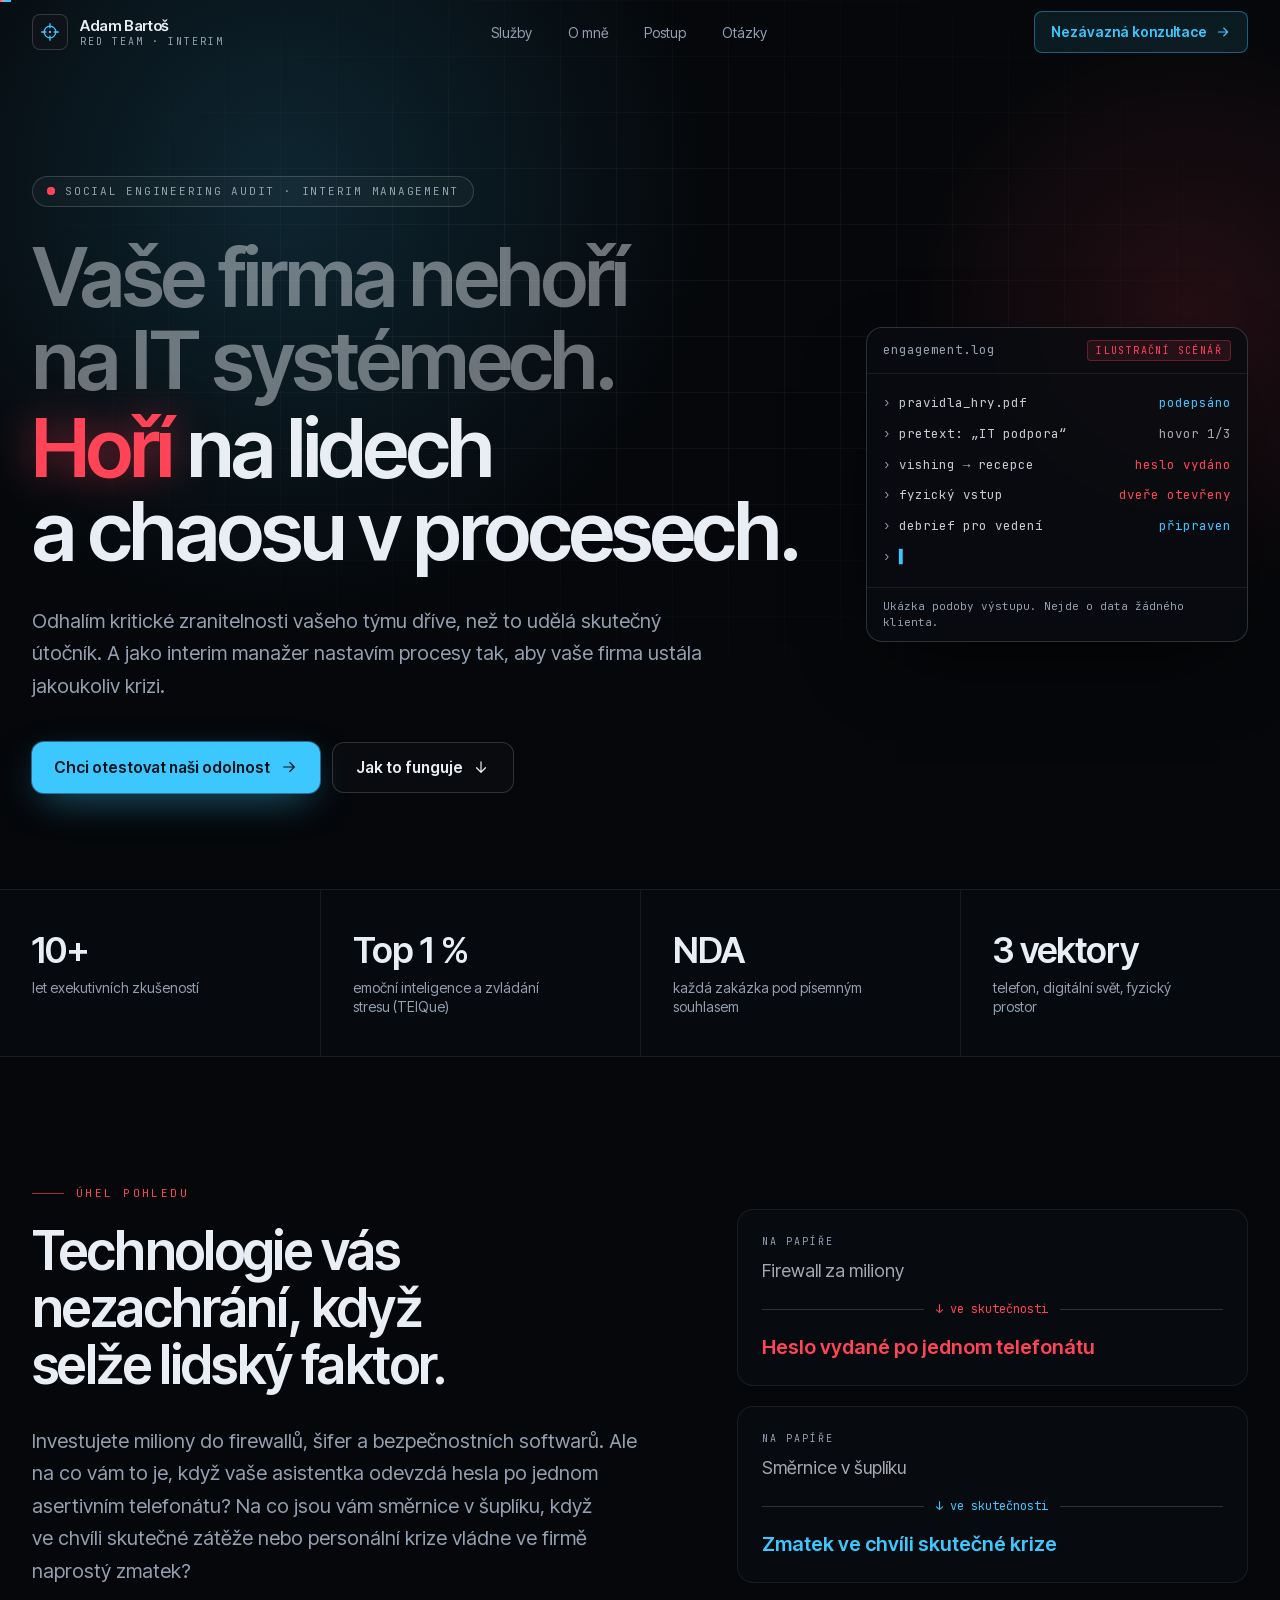
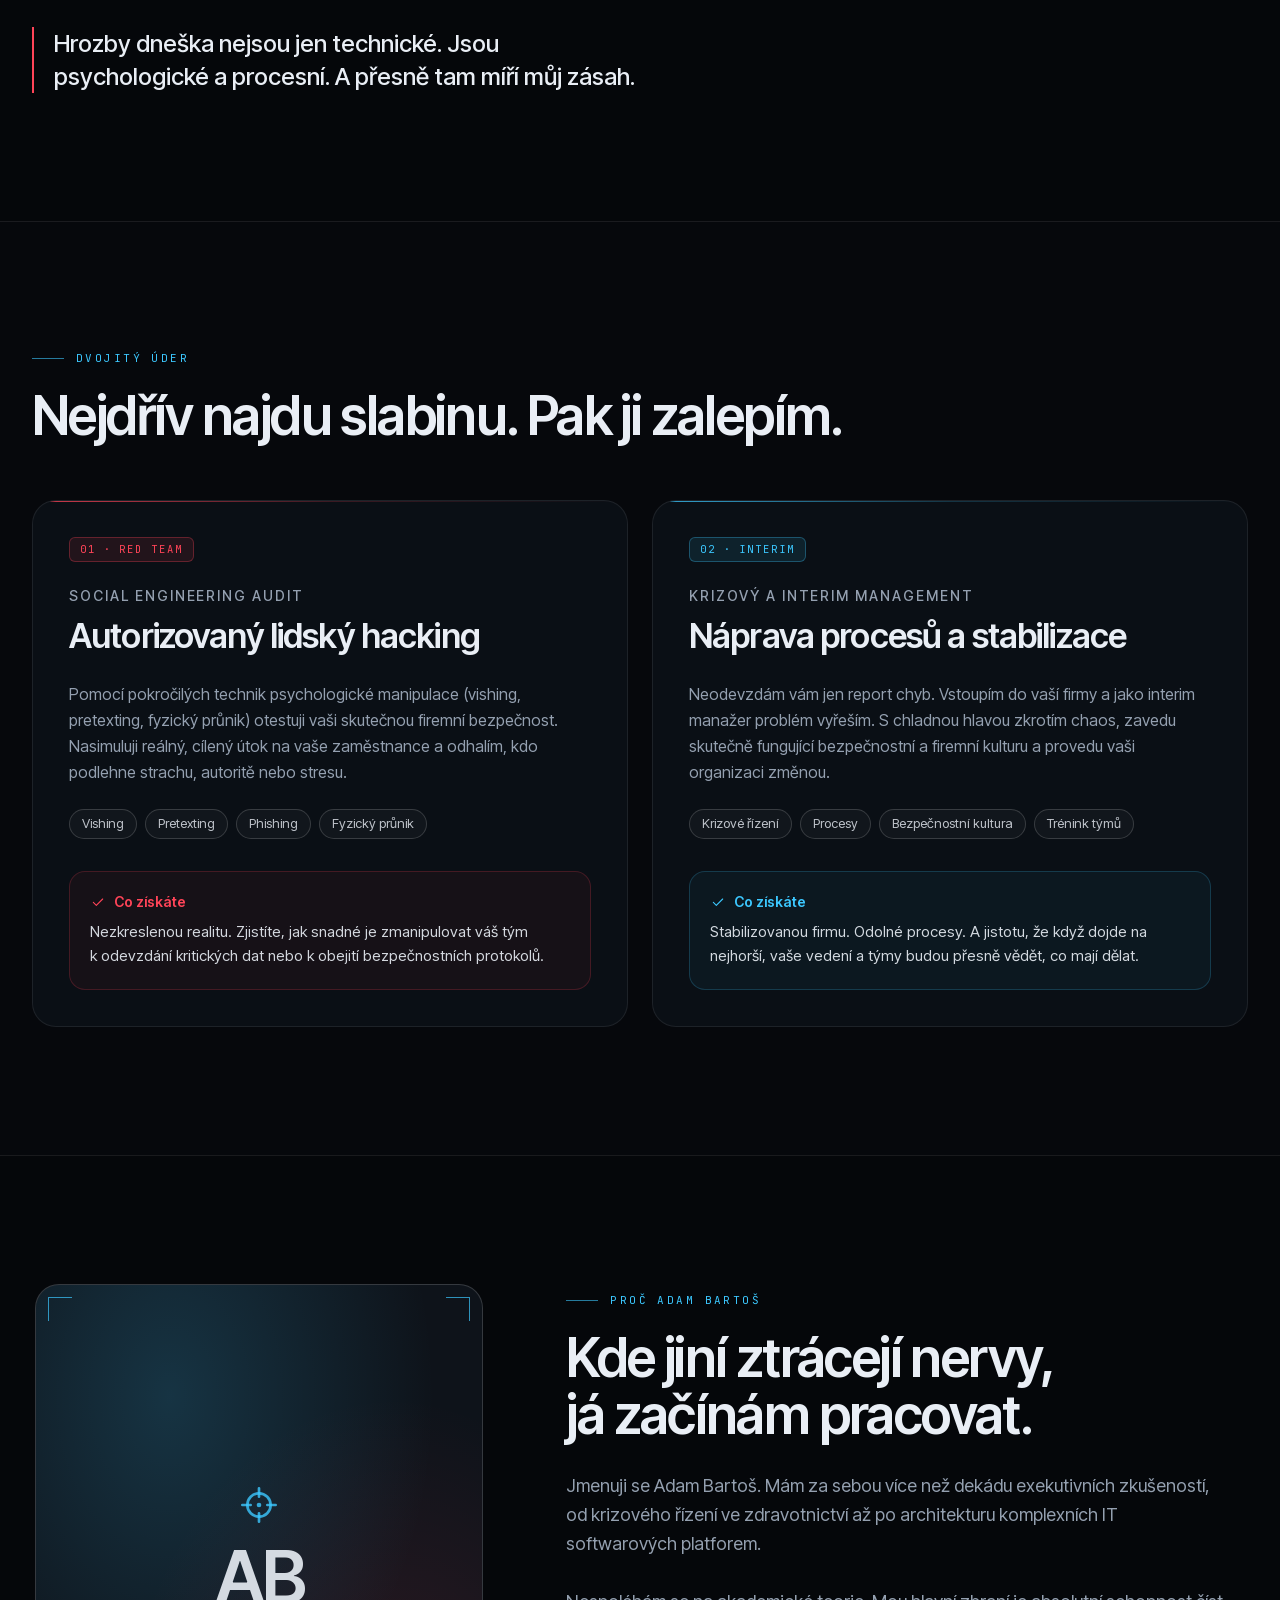
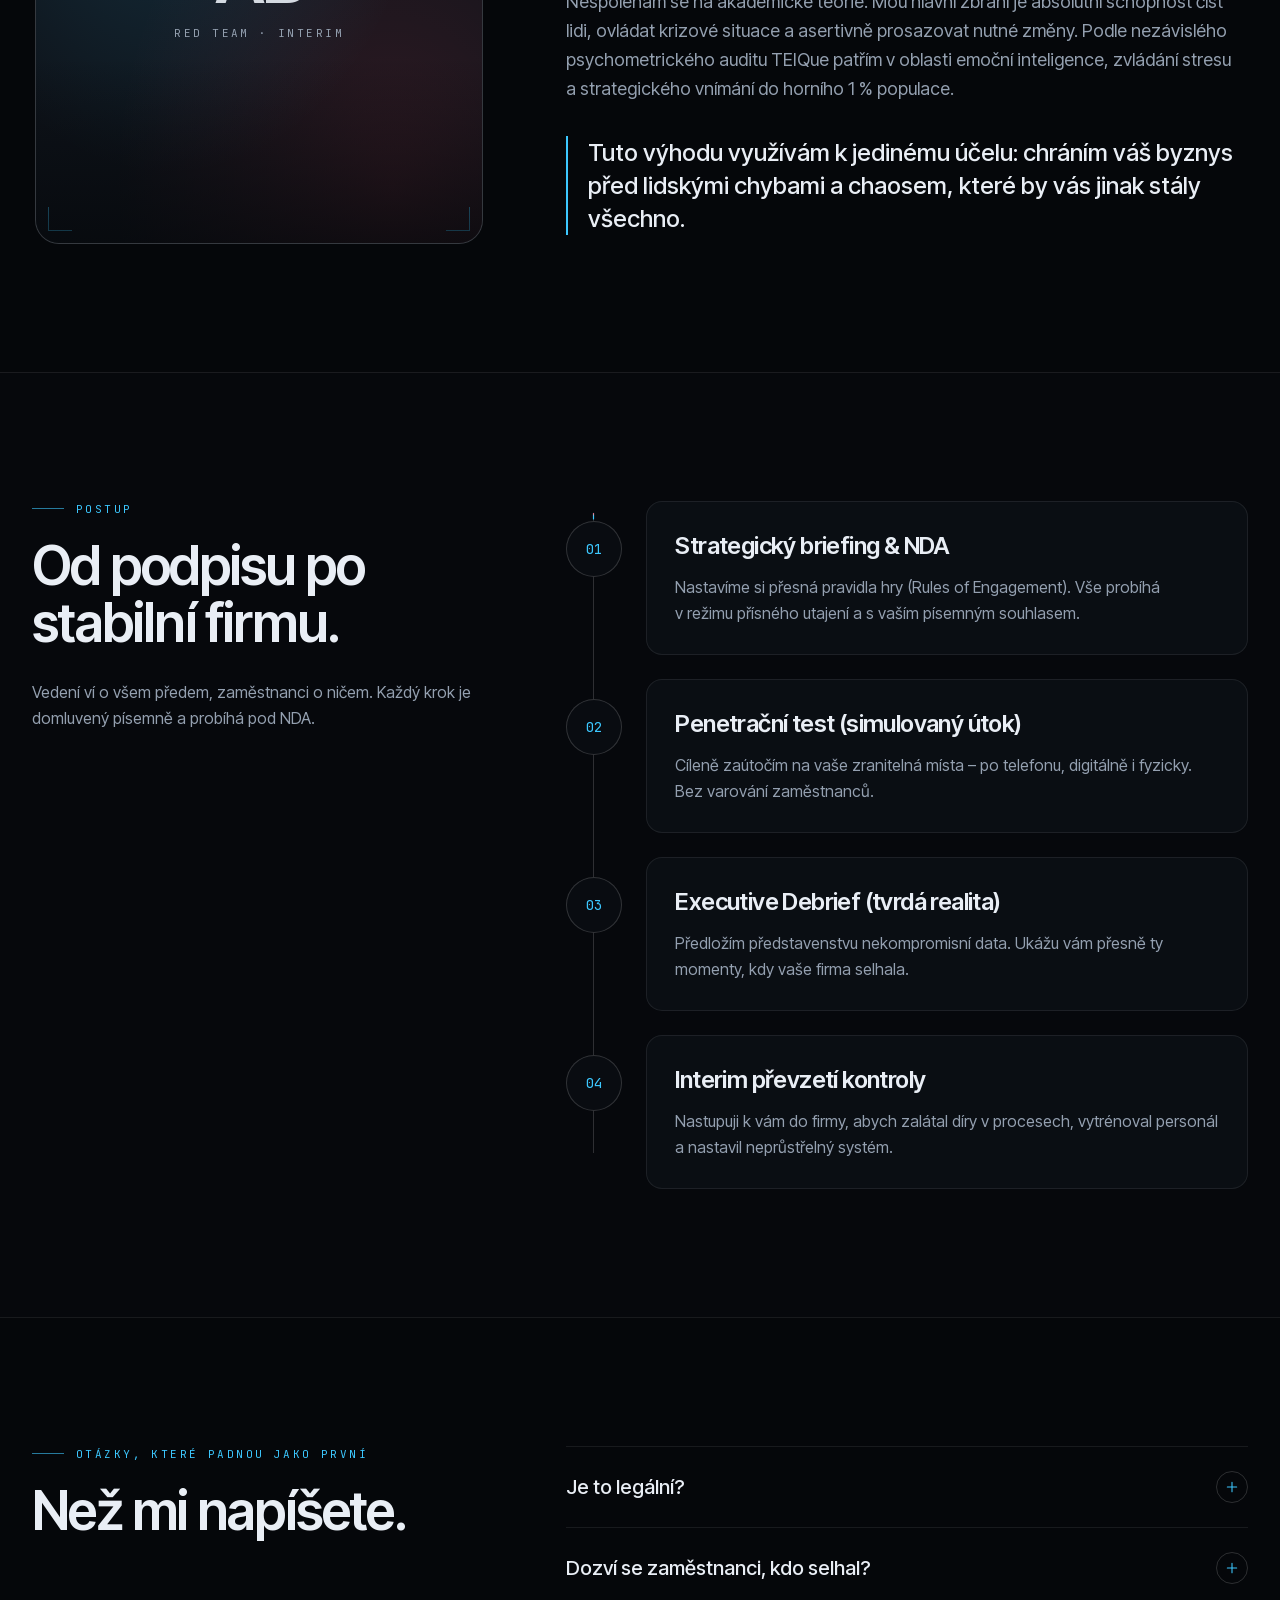
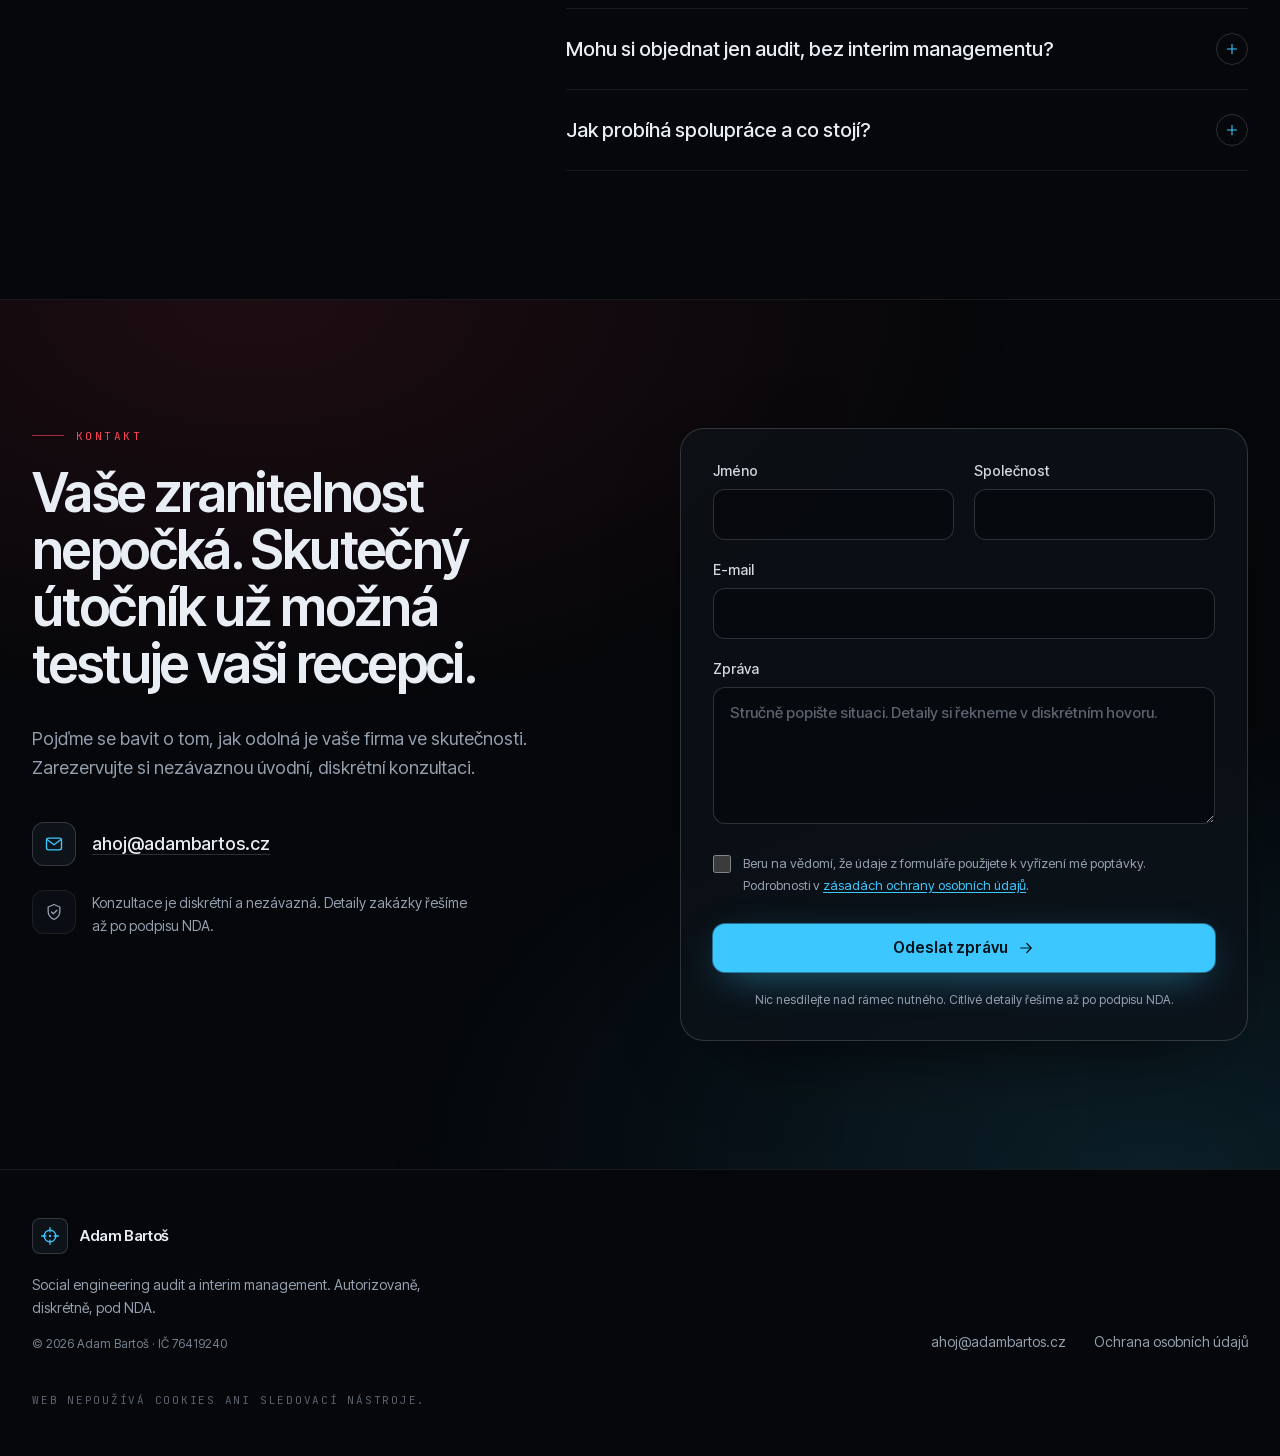
==== index.html @ c5d6e28b "Deploy: adambartos.cz static site build Built output (Next.js static export) of the adambartos.cz on" ====
<!DOCTYPE html><html lang="cs" class="J8CYsa_variable _0YYRla_variable"><head><meta charSet="utf-8"/><meta name="viewport" content="width=device-width, initial-scale=1"/><link rel="preload" href="/_next/static/media/4a0b7dd978568ff2-s.p.3fofz6dws3mg0.woff2" as="font" crossorigin="" type="font/woff2"/><link rel="preload" href="/_next/static/media/53897e768d329f66-s.p.3t6q91iet4nsy.woff2" as="font" crossorigin="" type="font/woff2"/><link rel="preload" href="/_next/static/media/954d21e04331b2ae-s.p.0vfdmo25voy_0.woff2" as="font" crossorigin="" type="font/woff2"/><link rel="preload" href="/_next/static/media/f44e0976e40b7eea-s.p.1e3bxj0ebt1gg.woff2" as="font" crossorigin="" type="font/woff2"/><link rel="stylesheet" href="/_next/static/chunks/3x4ucdatmdgi-.css" data-precedence="next"/><link rel="preload" as="script" fetchPriority="low" href="/_next/static/chunks/1pcw6gskne7pf.js"/><script src="/_next/static/chunks/1wnov70f88xjy.js" async=""></script><script src="/_next/static/chunks/092r-mewpaf3q.js" async=""></script><script src="/_next/static/chunks/0c98xzjfks9hq.js" async=""></script><script src="/_next/static/chunks/turbopack-2u1d16houkiyo.js" async=""></script><script src="/_next/static/chunks/31kqw6ndv7-wl.js" async=""></script><script src="/_next/static/chunks/3zyihjr1-s6hd.js" async=""></script><script src="/_next/static/chunks/3mvul7ns_wwr6.js" async=""></script><script src="/_next/static/chunks/3c-2db6nzf1be.js" async=""></script><meta name="next-size-adjust" content=""/><meta name="theme-color" content="#05070a"/><meta name="color-scheme" content="dark"/><title>Adam Bartoš | Social engineering audit a interim management</title><meta name="description" content="Autorizovaný red teaming proti lidskému faktoru (vishing, pretexting, fyzický průnik) a interim management, který zalátá díry v procesech. Diskrétně, pod NDA."/><meta name="application-name" content="Adam Bartoš"/><link rel="author" href="https://adambartos.cz"/><meta name="author" content="Adam Bartoš"/><meta name="robots" content="index, follow"/><link rel="canonical" href="https://adambartos.cz/"/><meta property="og:title" content="Adam Bartoš | Social engineering audit a interim management"/><meta property="og:description" content="Autorizovaný red teaming proti lidskému faktoru (vishing, pretexting, fyzický průnik) a interim management, který zalátá díry v procesech. Diskrétně, pod NDA."/><meta property="og:url" content="https://adambartos.cz/"/><meta property="og:site_name" content="Adam Bartoš"/><meta property="og:locale" content="cs_CZ"/><meta property="og:image" content="https://adambartos.cz/og.png"/><meta property="og:image:width" content="1200"/><meta property="og:image:height" content="630"/><meta property="og:image:alt" content="Adam Bartoš | Social engineering audit a interim management"/><meta property="og:type" content="website"/><meta name="twitter:card" content="summary_large_image"/><meta name="twitter:title" content="Adam Bartoš | Social engineering audit a interim management"/><meta name="twitter:description" content="Autorizovaný red teaming proti lidskému faktoru (vishing, pretexting, fyzický průnik) a interim management, který zalátá díry v procesech. Diskrétně, pod NDA."/><meta name="twitter:image" content="https://adambartos.cz/og.png"/><link rel="icon" href="/favicon.ico?favicon.0xnnucgoh3ojl.ico" sizes="48x48" type="image/x-icon"/><link rel="icon" href="/icon.svg?icon.0t8mmv2vxkd1v.svg" sizes="any" type="image/svg+xml"/><link rel="apple-touch-icon" href="/apple-icon.png?apple-icon.3vr4imb4ni09h.png" sizes="180x180" type="image/png"/><noscript><style>[data-reveal]{opacity:1!important;transform:none!important}</style></noscript><script src="/_next/static/chunks/0cz1d0mv5g_q7.js" noModule=""></script></head><body><div hidden=""><!--$--><!--/$--></div><a href="#obsah" class="sr-only focus:not-sr-only focus:fixed focus:left-4 focus:top-4 focus:z-[70] focus:rounded-lg focus:bg-neon focus:px-4 focus:py-2 focus:font-semibold focus:text-ink-950">Přeskočit na obsah</a><div aria-hidden="true" class="fixed inset-x-0 top-0 z-[60] h-[2px] origin-left bg-gradient-to-r from-alert via-neon to-neon" style="transform:scaleX(0)"></div><script type="application/ld+json">{"@context":"https://schema.org","@graph":[{"@type":"Person","@id":"https://adambartos.cz/#adam","name":"Adam Bartoš","url":"https://adambartos.cz","email":"ahoj@adambartos.cz","jobTitle":"Social engineering auditor a interim manažer"},{"@type":"ProfessionalService","@id":"https://adambartos.cz/#sluzba","name":"Adam Bartoš: social engineering audit a interim management","url":"https://adambartos.cz","email":"ahoj@adambartos.cz","areaServed":{"@type":"Country","name":"Česko"},"provider":{"@id":"https://adambartos.cz/#adam"},"serviceType":["Social engineering audit","Red teaming","Interim management","Krizové řízení"]}]}</script><header class="fixed inset-x-0 top-0 z-50 border-b transition-colors duration-300 border-transparent bg-transparent"><nav aria-label="Hlavní navigace" class="mx-auto flex h-16 max-w-7xl items-center justify-between px-5 sm:px-8"><a class="group flex items-center gap-3" aria-label="Adam Bartoš, na začátek stránky" href="/#top"><span class="grid size-9 place-items-center rounded-lg border border-line-strong bg-ink-800 text-neon transition-colors group-hover:border-neon/50"><svg width="20" height="20" viewBox="0 0 24 24" fill="none" stroke="currentColor" stroke-width="1.6" stroke-linecap="round" stroke-linejoin="round" aria-hidden="true" focusable="false" class="size-5"><circle cx="12" cy="12" r="7"></circle><path d="M12 2v5M12 17v5M2 12h5M17 12h5"></path><circle cx="12" cy="12" r="1.4" fill="currentColor" stroke="none"></circle></svg></span><span class="flex flex-col leading-none"><span class="text-[15px] font-semibold tracking-tight">Adam Bartoš</span><span class="mt-1 font-mono text-[10px] uppercase tracking-[0.2em] text-muted">red team · interim</span></span></a><ul class="hidden items-center gap-9 md:flex"><li><a href="/#sluzby" class="text-sm text-muted transition-colors hover:text-fg">Služby</a></li><li><a href="/#o-mne" class="text-sm text-muted transition-colors hover:text-fg">O mně</a></li><li><a href="/#proces" class="text-sm text-muted transition-colors hover:text-fg">Postup</a></li><li><a href="/#faq" class="text-sm text-muted transition-colors hover:text-fg">Otázky</a></li></ul><a class="hidden items-center gap-2 rounded-lg border border-neon/40 bg-neon/10 px-4 py-2.5 text-sm font-semibold text-neon transition-colors hover:bg-neon/20 md:inline-flex" href="/#kontakt">Nezávazná konzultace<svg width="20" height="20" viewBox="0 0 24 24" fill="none" stroke="currentColor" stroke-width="1.6" stroke-linecap="round" stroke-linejoin="round" aria-hidden="true" focusable="false" class="size-4"><path d="M5 12h14M13 6l6 6-6 6"></path></svg></a><button type="button" class="grid size-10 place-items-center rounded-lg border border-line-strong text-fg md:hidden" aria-expanded="false" aria-controls="mobilni-menu" aria-label="Otevřít menu"><svg width="20" height="20" viewBox="0 0 24 24" fill="none" stroke="currentColor" stroke-width="1.6" stroke-linecap="round" stroke-linejoin="round" aria-hidden="true" focusable="false"><path d="M4 8h16M4 16h16"></path></svg></button></nav></header><main id="obsah"><section id="top" class="relative isolate overflow-hidden pb-16 pt-32 sm:pt-40 lg:pb-24 lg:pt-44"><div aria-hidden="true" class="pointer-events-none absolute inset-0 -z-10" style="opacity:1;transform:none"><div class="bg-grid absolute inset-0"></div><div class="animate-drift absolute -left-[12%] -top-[28%] h-[68vmax] w-[68vmax] bg-[radial-gradient(closest-side,rgba(60,200,255,0.16),transparent)]"></div><div class="animate-drift absolute -right-[16%] top-[2%] h-[46vmax] w-[46vmax] bg-[radial-gradient(closest-side,rgba(255,68,88,0.12),transparent)]" style="animation-delay:-9s;animation-direction:alternate-reverse"></div></div><div class="mx-auto grid max-w-7xl gap-14 px-5 sm:px-8 lg:grid-cols-[minmax(0,1.35fr)_minmax(0,0.65fr)] lg:items-center lg:gap-10"><div><p class="rise inline-flex items-center gap-2.5 rounded-full border border-line-strong bg-white/[0.03] px-3.5 py-1.5 font-mono text-[11px] uppercase tracking-[0.16em] text-muted" style="--d:0s"><span class="relative flex size-2"><span class="absolute inline-flex size-full rounded-full bg-alert opacity-70 motion-safe:animate-ping"></span><span class="relative inline-flex size-2 rounded-full bg-alert"></span></span>Social engineering audit · Interim management</p><h1 class="mt-7 text-balance text-[clamp(2.35rem,6.4vw,5.5rem)] font-semibold leading-[1.02] tracking-[-0.035em]"><span class="rise block text-fg/45" style="--d:0.1s">Vaše firma nehoří na IT systémech.</span><span class="rise mt-1 block" style="--d:0.25s"><span class="animate-flicker text-alert [text-shadow:0_0_42px_rgba(255,68,88,0.5)]">Hoří</span> <!-- -->na lidech a chaosu v procesech.</span></h1><p class="rise mt-8 max-w-2xl text-pretty text-lg leading-relaxed text-muted sm:text-xl" style="--d:0.45s">Odhalím kritické zranitelnosti vašeho týmu dříve, než to udělá skutečný útočník. A jako interim manažer nastavím procesy tak, aby vaše firma ustála jakoukoliv krizi.</p><div class="rise mt-10 flex flex-col gap-3 sm:flex-row" style="--d:0.6s"><a href="#kontakt" class="btn btn-primary">Chci otestovat naši odolnost<svg width="20" height="20" viewBox="0 0 24 24" fill="none" stroke="currentColor" stroke-width="1.6" stroke-linecap="round" stroke-linejoin="round" aria-hidden="true" focusable="false" class="size-[18px]"><path d="M5 12h14M13 6l6 6-6 6"></path></svg></a><a href="#proces" class="btn btn-ghost">Jak to funguje<svg width="20" height="20" viewBox="0 0 24 24" fill="none" stroke="currentColor" stroke-width="1.6" stroke-linecap="round" stroke-linejoin="round" aria-hidden="true" focusable="false" class="size-[18px]"><path d="M12 5v14M6 13l6 6 6-6"></path></svg></a></div></div><div class="rise relative overflow-hidden rounded-2xl border border-line-strong bg-ink-900/80 font-mono text-[12.5px] shadow-[0_30px_80px_-30px_rgba(0,0,0,0.9)] backdrop-blur" style="--d:0.7s" aria-label="Ilustrační ukázka záznamu z testu"><div class="flex items-center justify-between border-b border-line px-4 py-3"><span class="text-muted">engagement.log</span><span class="rounded border border-alert/30 bg-alert/10 px-2 py-0.5 text-[10px] uppercase tracking-[0.14em] text-alert">ilustrační scénář</span></div><ul class="space-y-3 px-4 py-5"><li class="rise flex items-baseline justify-between gap-4" style="--d:1s"><span class="min-w-0 break-words text-fg/85"><span class="mr-2 text-muted">›</span>pravidla_hry.pdf</span><span class="shrink-0 text-neon">podepsáno</span></li><li class="rise flex items-baseline justify-between gap-4" style="--d:1.4s"><span class="min-w-0 break-words text-fg/85"><span class="mr-2 text-muted">›</span>pretext: „IT podpora“</span><span class="shrink-0 text-fg/70">hovor 1/3</span></li><li class="rise flex items-baseline justify-between gap-4" style="--d:1.8s"><span class="min-w-0 break-words text-fg/85"><span class="mr-2 text-muted">›</span>vishing → recepce</span><span class="shrink-0 text-alert">heslo vydáno</span></li><li class="rise flex items-baseline justify-between gap-4" style="--d:2.2s"><span class="min-w-0 break-words text-fg/85"><span class="mr-2 text-muted">›</span>fyzický vstup</span><span class="shrink-0 text-alert">dveře otevřeny</span></li><li class="rise flex items-baseline justify-between gap-4" style="--d:2.6s"><span class="min-w-0 break-words text-fg/85"><span class="mr-2 text-muted">›</span>debrief pro vedení</span><span class="shrink-0 text-neon">připraven</span></li><li class="rise text-neon" style="--d:3s"><span class="mr-2 text-muted">›</span><span class="animate-blink">▍</span></li></ul><p class="border-t border-line px-4 py-2.5 text-[11px] text-muted">Ukázka podoby výstupu. Nejde o data žádného klienta.</p></div></div></section><section aria-label="Klíčová fakta" class="border-y border-line bg-ink-900/50"><dl class="mx-auto grid max-w-7xl grid-cols-2 lg:grid-cols-4"><div data-reveal="true" class="px-5 py-8 sm:px-8 sm:py-10   " style="opacity:0;transform:translateY(16px)"><dt class="text-3xl font-semibold tracking-tight text-fg sm:text-4xl">10+</dt><dd class="mt-2 max-w-[18ch] text-sm leading-snug text-muted sm:max-w-[24ch]">let exekutivních zkušeností</dd></div><div data-reveal="true" class="px-5 py-8 sm:px-8 sm:py-10 border-l border-line  lg:border-l lg:border-line" style="opacity:0;transform:translateY(16px)"><dt class="text-3xl font-semibold tracking-tight text-fg sm:text-4xl">Top 1 %</dt><dd class="mt-2 max-w-[18ch] text-sm leading-snug text-muted sm:max-w-[24ch]">emoční inteligence a zvládání stresu (TEIQue)</dd></div><div data-reveal="true" class="px-5 py-8 sm:px-8 sm:py-10  border-t border-line lg:border-t-0 lg:border-l lg:border-line" style="opacity:0;transform:translateY(16px)"><dt class="text-3xl font-semibold tracking-tight text-fg sm:text-4xl">NDA</dt><dd class="mt-2 max-w-[18ch] text-sm leading-snug text-muted sm:max-w-[24ch]">každá zakázka pod písemným souhlasem</dd></div><div data-reveal="true" class="px-5 py-8 sm:px-8 sm:py-10 border-l border-line border-t border-line lg:border-t-0 lg:border-l lg:border-line" style="opacity:0;transform:translateY(16px)"><dt class="text-3xl font-semibold tracking-tight text-fg sm:text-4xl">3 vektory</dt><dd class="mt-2 max-w-[18ch] text-sm leading-snug text-muted sm:max-w-[24ch]">telefon, digitální svět, fyzický prostor</dd></div></dl></section><section id="problem" class="relative py-24 sm:py-32"><div class="mx-auto grid max-w-7xl gap-14 px-5 sm:px-8 lg:grid-cols-[1.1fr_0.9fr] lg:gap-20"><div><div data-reveal="true" style="opacity:0;transform:translateY(26px)"><div class=""><p class="flex items-center gap-3 font-mono text-[11px] uppercase tracking-[0.22em] text-alert"><span aria-hidden="true" class="h-px w-8 bg-alert/60"></span>Úhel pohledu</p><h2 class="mt-5 text-balance text-[clamp(1.9rem,4.2vw,3.4rem)] font-semibold leading-[1.06] tracking-[-0.03em]">Technologie vás nezachrání, když selže lidský faktor.</h2></div></div><div data-reveal="true" style="opacity:0;transform:translateY(26px)"><p class="mt-8 max-w-2xl text-pretty text-lg leading-relaxed text-muted sm:text-xl">Investujete miliony do firewallů, šifer a bezpečnostních softwarů. Ale na co vám to je, když vaše asistentka odevzdá hesla po jednom asertivním telefonátu? Na co jsou vám směrnice v šuplíku, když ve chvíli skutečné zátěže nebo personální krize vládne ve firmě naprostý zmatek?</p></div><div data-reveal="true" style="opacity:0;transform:translateY(26px)"><p class="mt-10 max-w-2xl border-l-2 border-alert pl-5 text-xl font-medium leading-snug text-fg sm:text-2xl">Hrozby dneška nejsou jen technické. Jsou psychologické a procesní. A přesně tam míří můj zásah.</p></div></div><div class="flex flex-col gap-5 lg:pt-6"><div data-reveal="true" style="opacity:0;transform:translateX(24px)"><div class="rounded-2xl border border-line bg-ink-900/70 p-6"><p class="font-mono text-[10px] uppercase tracking-[0.2em] text-muted">Na papíře</p><p class="mt-2 text-lg text-fg/70">Firewall za miliony</p><div aria-hidden="true" class="my-4 flex items-center gap-3"><span class="h-px flex-1 bg-line-strong"></span><span class="font-mono text-xs text-alert">↓ ve skutečnosti</span><span class="h-px flex-1 bg-line-strong"></span></div><p class="text-xl font-semibold text-alert">Heslo vydané po jednom telefonátu</p></div></div><div data-reveal="true" style="opacity:0;transform:translateX(24px)"><div class="rounded-2xl border border-line bg-ink-900/70 p-6"><p class="font-mono text-[10px] uppercase tracking-[0.2em] text-muted">Na papíře</p><p class="mt-2 text-lg text-fg/70">Směrnice v šuplíku</p><div aria-hidden="true" class="my-4 flex items-center gap-3"><span class="h-px flex-1 bg-line-strong"></span><span class="font-mono text-xs text-neon">↓ ve skutečnosti</span><span class="h-px flex-1 bg-line-strong"></span></div><p class="text-xl font-semibold text-neon">Zmatek ve chvíli skutečné krize</p></div></div></div></div></section><section id="sluzby" class="relative border-t border-line bg-ink-900/40 py-24 sm:py-32"><div class="mx-auto max-w-7xl px-5 sm:px-8"><div data-reveal="true" style="opacity:0;transform:translateY(26px)"><div class=""><p class="flex items-center gap-3 font-mono text-[11px] uppercase tracking-[0.22em] text-neon"><span aria-hidden="true" class="h-px w-8 bg-neon/60"></span>Dvojitý úder</p><h2 class="mt-5 text-balance text-[clamp(1.9rem,4.2vw,3.4rem)] font-semibold leading-[1.06] tracking-[-0.03em]">Nejdřív najdu slabinu. Pak ji zalepím.</h2></div></div><div class="mt-14 grid gap-6 lg:grid-cols-2"><div data-reveal="true" class="h-full" style="opacity:0;transform:translateY(26px)"><div class="spotlight flex h-full flex-col overflow-hidden rounded-3xl border border-line bg-ink-800/70 p-7 transition-colors sm:p-9 hover:border-alert/40" style="--spot:rgba(255, 68, 88, 0.15)"><div aria-hidden="true" class="absolute inset-x-0 top-0 h-px bg-gradient-to-r from-alert/80 via-alert/20 to-transparent"></div><p class="inline-flex w-fit rounded-md border px-2.5 py-1 font-mono text-[10.5px] uppercase tracking-[0.18em] border-alert/30 bg-alert/10 text-alert">01 · RED TEAM</p><h3 class="mt-6 text-sm font-medium uppercase tracking-[0.14em] text-muted">Social Engineering Audit</h3><p class="mt-2 text-balance text-3xl font-semibold leading-tight tracking-tight sm:text-[2.15rem]">Autorizovaný lidský hacking</p><p class="mt-6 text-pretty leading-relaxed text-muted">Pomocí pokročilých technik psychologické manipulace (vishing, pretexting, fyzický průnik) otestuji vaši skutečnou firemní bezpečnost. Nasimuluji reálný, cílený útok na vaše zaměstnance a odhalím, kdo podlehne strachu, autoritě nebo stresu.</p><ul class="mt-6 flex flex-wrap gap-2" aria-label="Oblasti"><li class="rounded-full border border-line-strong bg-white/[0.03] px-3 py-1 text-[13px] text-fg/80">Vishing</li><li class="rounded-full border border-line-strong bg-white/[0.03] px-3 py-1 text-[13px] text-fg/80">Pretexting</li><li class="rounded-full border border-line-strong bg-white/[0.03] px-3 py-1 text-[13px] text-fg/80">Phishing</li><li class="rounded-full border border-line-strong bg-white/[0.03] px-3 py-1 text-[13px] text-fg/80">Fyzický průnik</li></ul><div class="mt-auto pt-8"><div class="rounded-2xl border p-5 border-alert/20 bg-alert/[0.05]"><p class="flex items-center gap-2 text-sm font-semibold text-alert"><svg width="20" height="20" viewBox="0 0 24 24" fill="none" stroke="currentColor" stroke-width="1.6" stroke-linecap="round" stroke-linejoin="round" aria-hidden="true" focusable="false" class="size-4"><path d="m5 12.5 4.5 4.5L19 7.5"></path></svg>Co získáte</p><p class="mt-2 text-pretty text-[15px] leading-relaxed text-fg/90">Nezkreslenou realitu. Zjistíte, jak snadné je zmanipulovat váš tým k odevzdání kritických dat nebo k obejití bezpečnostních protokolů.</p></div></div></div></div><div data-reveal="true" class="h-full" style="opacity:0;transform:translateY(26px)"><div class="spotlight flex h-full flex-col overflow-hidden rounded-3xl border border-line bg-ink-800/70 p-7 transition-colors sm:p-9 hover:border-neon/40" style="--spot:rgba(60, 200, 255, 0.15)"><div aria-hidden="true" class="absolute inset-x-0 top-0 h-px bg-gradient-to-r from-neon/80 via-neon/20 to-transparent"></div><p class="inline-flex w-fit rounded-md border px-2.5 py-1 font-mono text-[10.5px] uppercase tracking-[0.18em] border-neon/30 bg-neon/10 text-neon">02 · INTERIM</p><h3 class="mt-6 text-sm font-medium uppercase tracking-[0.14em] text-muted">Krizový a Interim Management</h3><p class="mt-2 text-balance text-3xl font-semibold leading-tight tracking-tight sm:text-[2.15rem]">Náprava procesů a stabilizace</p><p class="mt-6 text-pretty leading-relaxed text-muted">Neodevzdám vám jen report chyb. Vstoupím do vaší firmy a jako interim manažer problém vyřeším. S chladnou hlavou zkrotím chaos, zavedu skutečně fungující bezpečnostní a firemní kulturu a provedu vaši organizaci změnou.</p><ul class="mt-6 flex flex-wrap gap-2" aria-label="Oblasti"><li class="rounded-full border border-line-strong bg-white/[0.03] px-3 py-1 text-[13px] text-fg/80">Krizové řízení</li><li class="rounded-full border border-line-strong bg-white/[0.03] px-3 py-1 text-[13px] text-fg/80">Procesy</li><li class="rounded-full border border-line-strong bg-white/[0.03] px-3 py-1 text-[13px] text-fg/80">Bezpečnostní kultura</li><li class="rounded-full border border-line-strong bg-white/[0.03] px-3 py-1 text-[13px] text-fg/80">Trénink týmů</li></ul><div class="mt-auto pt-8"><div class="rounded-2xl border p-5 border-neon/20 bg-neon/[0.05]"><p class="flex items-center gap-2 text-sm font-semibold text-neon"><svg width="20" height="20" viewBox="0 0 24 24" fill="none" stroke="currentColor" stroke-width="1.6" stroke-linecap="round" stroke-linejoin="round" aria-hidden="true" focusable="false" class="size-4"><path d="m5 12.5 4.5 4.5L19 7.5"></path></svg>Co získáte</p><p class="mt-2 text-pretty text-[15px] leading-relaxed text-fg/90">Stabilizovanou firmu. Odolné procesy. A jistotu, že když dojde na nejhorší, vaše vedení a týmy budou přesně vědět, co mají dělat.</p></div></div></div></div></div></div></section><section id="o-mne" class="relative border-t border-line py-24 sm:py-32"><div class="mx-auto grid max-w-7xl items-center gap-14 px-5 sm:px-8 lg:grid-cols-[0.8fr_1.2fr] lg:gap-20"><div data-reveal="true" style="opacity:0;transform:translateY(26px)"><div class="relative mx-auto aspect-[4/5] w-full max-w-md overflow-hidden rounded-3xl border border-line-strong bg-ink-800"><div class="absolute inset-0 grid place-items-center bg-[radial-gradient(ellipse_at_30%_20%,rgba(60,200,255,0.18),transparent_60%),radial-gradient(ellipse_at_80%_90%,rgba(255,68,88,0.14),transparent_55%)]"><div class="text-center"><svg width="20" height="20" viewBox="0 0 24 24" fill="none" stroke="currentColor" stroke-width="1.6" stroke-linecap="round" stroke-linejoin="round" aria-hidden="true" focusable="false" class="mx-auto size-10 text-neon/80"><circle cx="12" cy="12" r="7"></circle><path d="M12 2v5M12 17v5M2 12h5M17 12h5"></path><circle cx="12" cy="12" r="1.4" fill="currentColor" stroke="none"></circle></svg><p class="mt-4 text-7xl font-semibold tracking-tighter text-fg/90">AB</p><p class="mt-3 font-mono text-[11px] uppercase tracking-[0.22em] text-muted">red team · interim</p></div></div><span aria-hidden="true" class="absolute size-6 border-neon/70 left-3 top-3 border-l border-t"></span><span aria-hidden="true" class="absolute size-6 border-neon/70 right-3 top-3 border-r border-t"></span><span aria-hidden="true" class="absolute size-6 border-neon/70 bottom-3 left-3 border-b border-l"></span><span aria-hidden="true" class="absolute size-6 border-neon/70 bottom-3 right-3 border-b border-r"></span><div aria-hidden="true" class="pointer-events-none absolute inset-x-0 bottom-0 h-1/3 bg-gradient-to-t from-ink-950/70 to-transparent"></div></div></div><div><div data-reveal="true" style="opacity:0;transform:translateY(26px)"><div class=""><p class="flex items-center gap-3 font-mono text-[11px] uppercase tracking-[0.22em] text-neon"><span aria-hidden="true" class="h-px w-8 bg-neon/60"></span>Proč Adam Bartoš</p><h2 class="mt-5 text-balance text-[clamp(1.9rem,4.2vw,3.4rem)] font-semibold leading-[1.06] tracking-[-0.03em]">Kde jiní ztrácejí nervy, já začínám pracovat.</h2></div></div><div data-reveal="true" style="opacity:0;transform:translateY(26px)"><p class="mt-7 max-w-2xl text-pretty text-lg leading-relaxed text-muted">Jmenuji se Adam Bartoš. Mám za sebou více než dekádu exekutivních zkušeností, od krizového řízení ve zdravotnictví až po architekturu komplexních IT softwarových platforem.</p></div><div data-reveal="true" style="opacity:0;transform:translateY(26px)"><p class="mt-7 max-w-2xl text-pretty text-lg leading-relaxed text-muted">Nespoléhám se na akademické teorie. Mou hlavní zbraní je absolutní schopnost číst lidi, ovládat krizové situace a asertivně prosazovat nutné změny. Podle nezávislého psychometrického auditu TEIQue patřím v oblasti emoční inteligence, zvládání stresu a strategického vnímání do horního 1 % populace.</p></div><div data-reveal="true" style="opacity:0;transform:translateY(26px)"><p class="mt-8 max-w-2xl border-l-2 border-neon pl-5 text-xl font-medium leading-snug text-fg sm:text-2xl">Tuto výhodu využívám k jedinému účelu: chráním váš byznys před lidskými chybami a chaosem, které by vás jinak stály všechno.</p></div></div></div></section><section id="proces" class="relative border-t border-line bg-ink-900/40 py-24 sm:py-32"><div class="mx-auto grid max-w-7xl gap-14 px-5 sm:px-8 lg:grid-cols-[0.8fr_1.2fr] lg:gap-20"><div class="lg:sticky lg:top-28 lg:self-start"><div data-reveal="true" style="opacity:0;transform:translateY(26px)"><div class=""><p class="flex items-center gap-3 font-mono text-[11px] uppercase tracking-[0.22em] text-neon"><span aria-hidden="true" class="h-px w-8 bg-neon/60"></span>Postup</p><h2 class="mt-5 text-balance text-[clamp(1.9rem,4.2vw,3.4rem)] font-semibold leading-[1.06] tracking-[-0.03em]">Od podpisu po stabilní firmu.</h2></div></div><div data-reveal="true" style="opacity:0;transform:translateY(26px)"><p class="mt-7 max-w-md text-pretty leading-relaxed text-muted">Vedení ví o všem předem, zaměstnanci o ničem. Každý krok je domluvený písemně a probíhá pod NDA.</p></div></div><ol class="relative space-y-6 pl-14 sm:pl-20"><span aria-hidden="true" class="absolute bottom-3 left-[19px] top-3 w-px bg-line-strong sm:left-[27px]"></span><span aria-hidden="true" class="absolute bottom-3 left-[19px] top-3 w-px origin-top bg-gradient-to-b from-alert via-neon to-neon shadow-[0_0_12px_rgba(60,200,255,0.8)] sm:left-[27px]" style="transform:scaleY(0)"></span><li class="relative"><span aria-hidden="true" class="absolute -left-14 top-5 grid size-10 place-items-center rounded-full border border-line-strong bg-ink-900 font-mono text-xs text-neon sm:-left-20 sm:size-14 sm:text-sm">01</span><div data-reveal="true" style="opacity:0;transform:translateY(20px)"><div class="rounded-2xl border border-line bg-ink-800/60 p-6 transition-colors hover:border-line-strong sm:p-7"><h3 class="text-xl font-semibold tracking-tight sm:text-2xl">Strategický briefing &amp; NDA</h3><p class="mt-3 max-w-2xl text-pretty leading-relaxed text-muted">Nastavíme si přesná pravidla hry (Rules of Engagement). Vše probíhá v režimu přísného utajení a s vaším písemným souhlasem.</p></div></div></li><li class="relative"><span aria-hidden="true" class="absolute -left-14 top-5 grid size-10 place-items-center rounded-full border border-line-strong bg-ink-900 font-mono text-xs text-neon sm:-left-20 sm:size-14 sm:text-sm">02</span><div data-reveal="true" style="opacity:0;transform:translateY(20px)"><div class="rounded-2xl border border-line bg-ink-800/60 p-6 transition-colors hover:border-line-strong sm:p-7"><h3 class="text-xl font-semibold tracking-tight sm:text-2xl">Penetrační test (simulovaný útok)</h3><p class="mt-3 max-w-2xl text-pretty leading-relaxed text-muted">Cíleně zaútočím na vaše zranitelná místa – po telefonu, digitálně i fyzicky. Bez varování zaměstnanců.</p></div></div></li><li class="relative"><span aria-hidden="true" class="absolute -left-14 top-5 grid size-10 place-items-center rounded-full border border-line-strong bg-ink-900 font-mono text-xs text-neon sm:-left-20 sm:size-14 sm:text-sm">03</span><div data-reveal="true" style="opacity:0;transform:translateY(20px)"><div class="rounded-2xl border border-line bg-ink-800/60 p-6 transition-colors hover:border-line-strong sm:p-7"><h3 class="text-xl font-semibold tracking-tight sm:text-2xl">Executive Debrief (tvrdá realita)</h3><p class="mt-3 max-w-2xl text-pretty leading-relaxed text-muted">Předložím představenstvu nekompromisní data. Ukážu vám přesně ty momenty, kdy vaše firma selhala.</p></div></div></li><li class="relative"><span aria-hidden="true" class="absolute -left-14 top-5 grid size-10 place-items-center rounded-full border border-line-strong bg-ink-900 font-mono text-xs text-neon sm:-left-20 sm:size-14 sm:text-sm">04</span><div data-reveal="true" style="opacity:0;transform:translateY(20px)"><div class="rounded-2xl border border-line bg-ink-800/60 p-6 transition-colors hover:border-line-strong sm:p-7"><h3 class="text-xl font-semibold tracking-tight sm:text-2xl">Interim převzetí kontroly</h3><p class="mt-3 max-w-2xl text-pretty leading-relaxed text-muted">Nastupuji k vám do firmy, abych zalátal díry v procesech, vytrénoval personál a nastavil neprůstřelný systém.</p></div></div></li></ol></div></section><section id="faq" class="relative border-t border-line py-24 sm:py-32"><div class="mx-auto grid max-w-7xl gap-12 px-5 sm:px-8 lg:grid-cols-[0.8fr_1.2fr] lg:gap-20"><div data-reveal="true" style="opacity:0;transform:translateY(26px)"><div class=""><p class="flex items-center gap-3 font-mono text-[11px] uppercase tracking-[0.22em] text-neon"><span aria-hidden="true" class="h-px w-8 bg-neon/60"></span>Otázky, které padnou jako první</p><h2 class="mt-5 text-balance text-[clamp(1.9rem,4.2vw,3.4rem)] font-semibold leading-[1.06] tracking-[-0.03em]">Než mi napíšete.</h2></div></div><div class="divide-y divide-line border-y border-line"><div data-reveal="true" style="opacity:0;transform:translateY(14px)"><details class="group py-1"><summary class="flex items-center justify-between gap-6 py-5 text-left text-lg font-medium sm:text-xl">Je to legální?<span class="faq-plus grid size-8 shrink-0 place-items-center rounded-full border border-line-strong text-neon transition-transform duration-300"><svg width="20" height="20" viewBox="0 0 24 24" fill="none" stroke="currentColor" stroke-width="1.6" stroke-linecap="round" stroke-linejoin="round" aria-hidden="true" focusable="false" class="size-4"><path d="M12 5v14M5 12h14"></path></svg></span></summary><p class="max-w-2xl pb-6 pr-12 text-pretty leading-relaxed text-muted">Ano. Každý test začíná písemným souhlasem vedení a dohodnutými pravidly hry (Rules of Engagement): co je v rozsahu, co ne, kdo o testu ví a kdy se test okamžitě zastavuje. Bez podpisu neprovádím nic.</p></details></div><div data-reveal="true" style="opacity:0;transform:translateY(14px)"><details class="group py-1"><summary class="flex items-center justify-between gap-6 py-5 text-left text-lg font-medium sm:text-xl">Dozví se zaměstnanci, kdo selhal?<span class="faq-plus grid size-8 shrink-0 place-items-center rounded-full border border-line-strong text-neon transition-transform duration-300"><svg width="20" height="20" viewBox="0 0 24 24" fill="none" stroke="currentColor" stroke-width="1.6" stroke-linecap="round" stroke-linejoin="round" aria-hidden="true" focusable="false" class="size-4"><path d="M12 5v14M5 12h14"></path></svg></span></summary><p class="max-w-2xl pb-6 pr-12 text-pretty leading-relaxed text-muted">Cílem není hledat viníky, ale slabá místa v procesech. Jak se s výsledky pracuje a kdo je uvidí, domluvíme předem v briefingu.</p></details></div><div data-reveal="true" style="opacity:0;transform:translateY(14px)"><details class="group py-1"><summary class="flex items-center justify-between gap-6 py-5 text-left text-lg font-medium sm:text-xl">Mohu si objednat jen audit, bez interim managementu?<span class="faq-plus grid size-8 shrink-0 place-items-center rounded-full border border-line-strong text-neon transition-transform duration-300"><svg width="20" height="20" viewBox="0 0 24 24" fill="none" stroke="currentColor" stroke-width="1.6" stroke-linecap="round" stroke-linejoin="round" aria-hidden="true" focusable="false" class="size-4"><path d="M12 5v14M5 12h14"></path></svg></span></summary><p class="max-w-2xl pb-6 pr-12 text-pretty leading-relaxed text-muted">Ano. Audit i interim fungují samostatně. Dává ale smysl je spojit: audit ukáže, kde firma selhává, a interim management ty slabiny skutečně opraví.</p></details></div><div data-reveal="true" style="opacity:0;transform:translateY(14px)"><details class="group py-1"><summary class="flex items-center justify-between gap-6 py-5 text-left text-lg font-medium sm:text-xl">Jak probíhá spolupráce a co stojí?<span class="faq-plus grid size-8 shrink-0 place-items-center rounded-full border border-line-strong text-neon transition-transform duration-300"><svg width="20" height="20" viewBox="0 0 24 24" fill="none" stroke="currentColor" stroke-width="1.6" stroke-linecap="round" stroke-linejoin="round" aria-hidden="true" focusable="false" class="size-4"><path d="M12 5v14M5 12h14"></path></svg></span></summary><p class="max-w-2xl pb-6 pr-12 text-pretty leading-relaxed text-muted">Rozsah i cena závisí na velikosti firmy a hloubce testu. Na úvodní diskrétní konzultaci se podíváme na vaši situaci a navrhnu konkrétní postup. Konzultace je nezávazná.</p></details></div></div></div></section><section id="kontakt" class="relative isolate overflow-hidden border-t border-line py-24 sm:py-32"><div aria-hidden="true" class="pointer-events-none absolute inset-0 -z-10 bg-[radial-gradient(ellipse_60%_50%_at_20%_0%,rgba(255,68,88,0.10),transparent),radial-gradient(ellipse_60%_55%_at_90%_100%,rgba(60,200,255,0.12),transparent)]"></div><div class="mx-auto grid max-w-7xl gap-14 px-5 sm:px-8 lg:grid-cols-[1fr_1fr] lg:gap-20"><div><div data-reveal="true" style="opacity:0;transform:translateY(26px)"><div class=""><p class="flex items-center gap-3 font-mono text-[11px] uppercase tracking-[0.22em] text-alert"><span aria-hidden="true" class="h-px w-8 bg-alert/60"></span>Kontakt</p><h2 class="mt-5 text-balance text-[clamp(1.9rem,4.2vw,3.4rem)] font-semibold leading-[1.06] tracking-[-0.03em]">Vaše zranitelnost nepočká. Skutečný útočník už možná testuje vaši recepci.</h2></div></div><div data-reveal="true" style="opacity:0;transform:translateY(26px)"><p class="mt-8 max-w-xl text-pretty text-lg leading-relaxed text-muted">Pojďme se bavit o tom, jak odolná je vaše firma ve skutečnosti. Zarezervujte si nezávaznou úvodní, diskrétní konzultaci.</p></div><div data-reveal="true" style="opacity:0;transform:translateY(26px)"><ul class="mt-10 space-y-4"><li><a href="mailto:ahoj@adambartos.cz" class="group inline-flex items-center gap-4 text-lg font-medium"><span class="grid size-11 place-items-center rounded-xl border border-line-strong bg-ink-800 text-neon transition-colors group-hover:border-neon/50"><svg width="20" height="20" viewBox="0 0 24 24" fill="none" stroke="currentColor" stroke-width="1.6" stroke-linecap="round" stroke-linejoin="round" aria-hidden="true" focusable="false" class="size-5"><rect x="3" y="5" width="18" height="14" rx="2.5"></rect><path d="m4 7 8 6 8-6"></path></svg></span><span class="underline decoration-line-strong underline-offset-4 transition-colors group-hover:decoration-neon">ahoj@adambartos.cz</span></a></li><li class="flex items-start gap-4 pt-2 text-sm leading-relaxed text-muted"><span class="grid size-11 shrink-0 place-items-center rounded-xl border border-line bg-ink-800/60 text-muted"><svg width="20" height="20" viewBox="0 0 24 24" fill="none" stroke="currentColor" stroke-width="1.6" stroke-linecap="round" stroke-linejoin="round" aria-hidden="true" focusable="false" class="size-5"><path d="M12 3 5 6v5.5c0 4.2 2.8 7.6 7 9.5 4.2-1.9 7-5.3 7-9.5V6l-7-3Z"></path><path d="m9 12 2.2 2.2L15.5 10"></path></svg></span><span class="max-w-sm pt-0.5">Konzultace je diskrétní a nezávazná. Detaily zakázky řešíme až po podpisu NDA.</span></li></ul></div></div><div data-reveal="true" style="opacity:0;transform:translateY(26px)"><form class="rounded-3xl border border-line-strong bg-ink-800/70 p-6 shadow-[0_30px_80px_-40px_rgba(0,0,0,0.9)] sm:p-8" action="/kontakt.php" method="post"><div class="grid gap-5 sm:grid-cols-2"><label class="block text-sm font-medium text-fg/90">Jméno<input type="text" required="" maxLength="100" autoComplete="name" class="mt-2 w-full rounded-xl border border-line-strong bg-ink-950/60 px-4 py-3.5 text-[15px] text-fg placeholder:text-muted/60 transition-colors focus:border-neon/60 focus:outline-none focus:ring-2 focus:ring-neon/20" name="name"/></label><label class="block text-sm font-medium text-fg/90">Společnost<input type="text" maxLength="120" autoComplete="organization" class="mt-2 w-full rounded-xl border border-line-strong bg-ink-950/60 px-4 py-3.5 text-[15px] text-fg placeholder:text-muted/60 transition-colors focus:border-neon/60 focus:outline-none focus:ring-2 focus:ring-neon/20" name="company"/></label></div><label class="mt-5 block text-sm font-medium text-fg/90">E-mail<input type="email" required="" maxLength="160" autoComplete="email" inputMode="email" class="mt-2 w-full rounded-xl border border-line-strong bg-ink-950/60 px-4 py-3.5 text-[15px] text-fg placeholder:text-muted/60 transition-colors focus:border-neon/60 focus:outline-none focus:ring-2 focus:ring-neon/20" name="email"/></label><label class="mt-5 block text-sm font-medium text-fg/90">Zpráva<textarea name="message" required="" rows="5" minLength="10" maxLength="4000" placeholder="Stručně popište situaci. Detaily si řekneme v diskrétním hovoru." class="mt-2 w-full rounded-xl border border-line-strong bg-ink-950/60 px-4 py-3.5 text-[15px] text-fg placeholder:text-muted/60 transition-colors focus:border-neon/60 focus:outline-none focus:ring-2 focus:ring-neon/20 resize-y"></textarea></label><div aria-hidden="true" class="absolute -left-[9999px] h-0 w-0 overflow-hidden"><label>Web<input type="text" tabindex="-1" autoComplete="off" name="website"/></label></div><label class="mt-6 flex cursor-pointer items-start gap-3 text-[13px] leading-relaxed text-muted"><input type="checkbox" required="" class="mt-0.5 size-[18px] shrink-0 accent-[var(--color-neon)]" name="consent" value="1"/><span>Beru na vědomí, že údaje z formuláře použijete k vyřízení mé poptávky. Podrobnosti v<!-- --> <a href="/ochrana-osobnich-udaju/" class="text-neon underline underline-offset-2">zásadách ochrany osobních údajů</a>.</span></label><button type="submit" class="btn btn-primary mt-7 w-full disabled:cursor-wait disabled:opacity-70">Odeslat zprávu<svg width="20" height="20" viewBox="0 0 24 24" fill="none" stroke="currentColor" stroke-width="1.6" stroke-linecap="round" stroke-linejoin="round" aria-hidden="true" focusable="false" class="size-[18px]"><path d="M5 12h14M13 6l6 6-6 6"></path></svg></button><p class="mt-5 text-center text-xs text-muted">Nic nesdílejte nad rámec nutného. Citlivé detaily řešíme až po podpisu NDA.</p></form></div></div></section></main><footer class="border-t border-line bg-ink-950 py-12"><div class="mx-auto flex max-w-7xl flex-col gap-8 px-5 sm:px-8 md:flex-row md:items-end md:justify-between"><div><a class="inline-flex items-center gap-3" href="/#top"><span class="grid size-9 place-items-center rounded-lg border border-line-strong bg-ink-800 text-neon"><svg width="20" height="20" viewBox="0 0 24 24" fill="none" stroke="currentColor" stroke-width="1.6" stroke-linecap="round" stroke-linejoin="round" aria-hidden="true" focusable="false" class="size-5"><circle cx="12" cy="12" r="7"></circle><path d="M12 2v5M12 17v5M2 12h5M17 12h5"></path><circle cx="12" cy="12" r="1.4" fill="currentColor" stroke="none"></circle></svg></span><span class="text-[15px] font-semibold tracking-tight">Adam Bartoš</span></a><p class="mt-5 max-w-md text-sm leading-relaxed text-muted">Social engineering audit a interim management. Autorizovaně, diskrétně, pod NDA.</p><p class="mt-4 text-xs text-muted/80">© 2026 Adam Bartoš · IČ 76419240</p></div><ul class="flex flex-wrap items-center gap-x-7 gap-y-3 text-sm text-muted"><li><a href="mailto:ahoj@adambartos.cz" class="transition-colors hover:text-fg">ahoj@adambartos.cz</a></li><li><a href="/ochrana-osobnich-udaju/" class="transition-colors hover:text-fg">Ochrana osobních údajů</a></li></ul></div><p class="mx-auto mt-10 max-w-7xl px-5 font-mono text-[11px] uppercase tracking-[0.16em] text-muted/60 sm:px-8">Web nepoužívá cookies ani sledovací nástroje.</p></footer><!--$--><!--/$--><script id="_R_">(globalThis["TURBOPACK"] || (globalThis["TURBOPACK"] = [])).push({"otherChunks":["static/chunks/1pcw6gskne7pf.js","static/chunks/1wnov70f88xjy.js","static/chunks/092r-mewpaf3q.js","static/chunks/0c98xzjfks9hq.js"],"runtimeModuleIds":[94553]});</script><script src="/_next/static/chunks/1pcw6gskne7pf.js" async=""></script><script>(self.__next_f=self.__next_f||[]).push([0])</script><script>self.__next_f.push([1,"1:\"$Sreact.fragment\"\n3:\"/_next/static/chunks/31kqw6ndv7-wl.js\"\n4:\"/_next/static/chunks/3zyihjr1-s6hd.js\"\n5:I[28739,[\"$3\",\"$4\"],\"Providers\"]\n6:I[80608,[\"$3\",\"$4\"],\"ScrollProgress\"]\n7:I[39756,[\"$3\",\"$4\"],\"default\"]\n8:I[37457,[\"$3\",\"$4\"],\"default\"]\n9:\"/_next/static/chunks/3mvul7ns_wwr6.js\"\na:\"/_next/static/chunks/3c-2db6nzf1be.js\"\nb:I[13293,[\"$3\",\"$4\",\"$9\",\"$a\"],\"Header\"]\nc:I[22016,[\"$3\",\"$4\",\"$9\",\"$a\"],\"\"]\ne:I[51237,[\"$3\",\"$4\",\"$9\",\"$a\"],\"HeroBackdrop\"]\n1d:\"ViewportBoundary\"\n1e:I[97367,[\"$3\",\"$4\"],\"$1d\"]\n20:\"MetadataBoundary\"\n21:I[97367,[\"$3\",\"$4\"],\"$20\"]\n22:\"$Sreact.suspense\"\n24:I[68027,[\"$3\",\"$4\"],\"default\",1]\n:HL[\"/_next/static/chunks/3x4ucdatmdgi-.css\",\"style\"]\n:HL[\"/_next/static/media/4a0b7dd978568ff2-s.p.3fofz6dws3mg0.woff2\",\"font\",{\"crossOrigin\":\"\",\"type\":\"font/woff2\"}]\n:HL[\"/_next/static/media/53897e768d329f66-s.p.3t6q91iet4nsy.woff2\",\"font\",{\"crossOrigin\":\"\",\"type\":\"font/woff2\"}]\n:HL[\"/_next/static/media/954d21e04331b2ae-s.p.0vfdmo25voy_0.woff2\",\"font\",{\"crossOrigin\":\"\",\"type\":\"font/woff2\"}]\n:HL[\"/_next/static/media/f44e0976e40b7eea-s.p.1e3bxj0ebt1gg.woff2\",\"font\",{\"crossOrigin\":\"\",\"type\":\"font/woff2\"}]\n2:[\"$\",\"style\",null,{\"children\":\"[data-reveal]{opacity:1!important;transform:none!important}\"}]\n"])</script><script>self.__next_f.push([1,"d:[[\"children\",{\"s\":\"__PAGE__\",\"h\":512,\"d\":{\"r\":[\"$\",\"$1\",\"c\",{\"children\":[[[\"$\",\"script\",null,{\"type\":\"application/ld+json\",\"dangerouslySetInnerHTML\":{\"__html\":\"{\\\"@context\\\":\\\"https://schema.org\\\",\\\"@graph\\\":[{\\\"@type\\\":\\\"Person\\\",\\\"@id\\\":\\\"https://adambartos.cz/#adam\\\",\\\"name\\\":\\\"Adam Bartoš\\\",\\\"url\\\":\\\"https://adambartos.cz\\\",\\\"email\\\":\\\"ahoj@adambartos.cz\\\",\\\"jobTitle\\\":\\\"Social engineering auditor a interim manažer\\\"},{\\\"@type\\\":\\\"ProfessionalService\\\",\\\"@id\\\":\\\"https://adambartos.cz/#sluzba\\\",\\\"name\\\":\\\"Adam Bartoš: social engineering audit a interim management\\\",\\\"url\\\":\\\"https://adambartos.cz\\\",\\\"email\\\":\\\"ahoj@adambartos.cz\\\",\\\"areaServed\\\":{\\\"@type\\\":\\\"Country\\\",\\\"name\\\":\\\"Česko\\\"},\\\"provider\\\":{\\\"@id\\\":\\\"https://adambartos.cz/#adam\\\"},\\\"serviceType\\\":[\\\"Social engineering audit\\\",\\\"Red teaming\\\",\\\"Interim management\\\",\\\"Krizové řízení\\\"]}]}\"}}],[\"$\",\"$Lb\",null,{}],[\"$\",\"main\",null,{\"id\":\"obsah\",\"children\":[[\"$\",\"section\",null,{\"id\":\"top\",\"className\":\"relative isolate overflow-hidden pb-16 pt-32 sm:pt-40 lg:pb-24 lg:pt-44\",\"children\":[[\"$\",\"$Le\",null,{}],[\"$\",\"div\",null,{\"className\":\"mx-auto grid max-w-7xl gap-14 px-5 sm:px-8 lg:grid-cols-[minmax(0,1.35fr)_minmax(0,0.65fr)] lg:items-center lg:gap-10\",\"children\":[[\"$\",\"div\",null,{\"children\":[[\"$\",\"p\",null,{\"className\":\"rise inline-flex items-center gap-2.5 rounded-full border border-line-strong bg-white/[0.03] px-3.5 py-1.5 font-mono text-[11px] uppercase tracking-[0.16em] text-muted\",\"style\":{\"--d\":\"0s\"},\"children\":[[\"$\",\"span\",null,{\"className\":\"relative flex size-2\",\"children\":[[\"$\",\"span\",null,{\"className\":\"absolute inline-flex size-full rounded-full bg-alert opacity-70 motion-safe:animate-ping\"}],[\"$\",\"span\",null,{\"className\":\"relative inline-flex size-2 rounded-full bg-alert\"}]]}],\"Social engineering audit · Interim management\"]}],[\"$\",\"h1\",null,{\"className\":\"mt-7 text-balance text-[clamp(2.35rem,6.4vw,5.5rem)] font-semibold leading-[1.02] tracking-[-0.035em]\",\"children\":[[\"$\",\"span\",null,{\"className\":\"rise block text-fg/45\",\"style\":{\"--d\":\"0.1s\"},\"children\":\"Vaše firma nehoří na IT systémech.\"}],[\"$\",\"span\",null,{\"className\":\"rise mt-1 block\",\"style\":{\"--d\":\"0.25s\"},\"children\":[[\"$\",\"span\",null,{\"className\":\"animate-flicker text-alert [text-shadow:0_0_42px_rgba(255,68,88,0.5)]\",\"children\":\"Hoří\"}],\" \",\"na lidech a chaosu v procesech.\"]}]]}],\"$Lf\",\"$L10\"]}],\"$L11\"]}]]}],\"$L12\",\"$L13\",\"$L14\",\"$L15\",\"$L16\",\"$L17\",\"$L18\"]}],\"$L19\"],[\"$L1a\",\"$L1b\"],\"$L1c\"]}],\"p\":false,\"v\":null}}]]\n"])</script><script>self.__next_f.push([1,"0:{\"P\":null,\"c\":[\"\",\"\"],\"q\":\"\",\"i\":false,\"t\":{\"t\":{\"s\":\"\",\"h\":528,\"d\":{\"r\":[\"$\",\"$1\",\"c\",{\"children\":[[[\"$\",\"link\",\"0\",{\"rel\":\"stylesheet\",\"href\":\"/_next/static/chunks/3x4ucdatmdgi-.css\",\"precedence\":\"next\",\"crossOrigin\":\"$undefined\",\"nonce\":\"$undefined\"}],[\"$\",\"script\",\"script-0\",{\"src\":\"/_next/static/chunks/31kqw6ndv7-wl.js\",\"async\":true,\"nonce\":\"$undefined\"}],[\"$\",\"script\",\"script-1\",{\"src\":\"/_next/static/chunks/3zyihjr1-s6hd.js\",\"async\":true,\"nonce\":\"$undefined\"}]],[\"$\",\"html\",null,{\"lang\":\"cs\",\"className\":\"J8CYsa_variable _0YYRla_variable\",\"children\":[[\"$\",\"head\",null,{\"children\":[\"$\",\"noscript\",null,{\"children\":\"$2\"}]}],[\"$\",\"body\",null,{\"children\":[[\"$\",\"a\",null,{\"href\":\"#obsah\",\"className\":\"sr-only focus:not-sr-only focus:fixed focus:left-4 focus:top-4 focus:z-[70] focus:rounded-lg focus:bg-neon focus:px-4 focus:py-2 focus:font-semibold focus:text-ink-950\",\"children\":\"Přeskočit na obsah\"}],[\"$\",\"$L5\",null,{\"children\":[[\"$\",\"$L6\",null,{}],[\"$\",\"$L7\",null,{\"parallelRouterKey\":\"children\",\"error\":\"$undefined\",\"errorStyles\":\"$undefined\",\"errorScripts\":\"$undefined\",\"template\":[\"$\",\"$L8\",null,{}],\"templateStyles\":\"$undefined\",\"templateScripts\":\"$undefined\",\"notFound\":[[[\"$\",\"$Lb\",null,{}],[\"$\",\"main\",null,{\"id\":\"obsah\",\"className\":\"relative grid min-h-dvh place-items-center overflow-hidden px-5\",\"children\":[[\"$\",\"div\",null,{\"aria-hidden\":true,\"className\":\"bg-grid absolute inset-0\"}],[\"$\",\"div\",null,{\"className\":\"relative text-center\",\"children\":[[\"$\",\"p\",null,{\"className\":\"font-mono text-sm uppercase tracking-[0.3em] text-alert\",\"children\":\"chyba 404\"}],[\"$\",\"h1\",null,{\"className\":\"mt-5 text-balance text-5xl font-semibold tracking-[-0.03em] sm:text-7xl\",\"children\":\"Tady nic není.\"}],[\"$\",\"p\",null,{\"className\":\"mx-auto mt-6 max-w-md text-pretty text-lg text-muted\",\"children\":\"Stránka neexistuje nebo se přestěhovala. Dobrá zpráva: žádný útočník tu nebyl.\"}],[\"$\",\"$Lc\",null,{\"href\":\"/\",\"className\":\"btn btn-primary mt-10\",\"children\":\"Zpět na úvodní stranu\"}]]}]]}]],[]],\"forbidden\":\"$undefined\",\"unauthorized\":\"$undefined\"}]]}]]}]]}]]}],\"p\":false,\"v\":null},\"c\":\"$Qd\"},\"h\":{\"r\":[\"$\",\"$1\",\"h\",{\"children\":[null,[\"$\",\"$L1e\",null,{\"children\":\"$L1f\"}],[\"$\",\"$L21\",null,{\"children\":[[\"$\",\"div\",null,{\"hidden\":true,\"children\":[\"$\",\"$22\",null,{\"name\":\"Next.Metadata\",\"children\":\"$L23\"}]}],null]}],[\"$\",\"meta\",null,{\"name\":\"next-size-adjust\",\"content\":\"\"}]]}],\"p\":false,\"v\":null}},\"m\":\"$undefined\",\"G\":[\"$24\",[[\"$\",\"link\",\"0\",{\"rel\":\"stylesheet\",\"href\":\"/_next/static/chunks/3x4ucdatmdgi-.css\",\"precedence\":\"next\",\"crossOrigin\":\"$undefined\",\"nonce\":\"$undefined\"}]]],\"S\":true,\"r\":\"$undefined\",\"s\":\"$undefined\",\"a\":\"$undefined\",\"l\":\"$undefined\",\"p\":\"$undefined\",\"d\":\"$undefined\",\"b\":\"oOaq7EV7qPPbBfZNdmfyF\"}\n"])</script><script>self.__next_f.push([1,"25:I[49675,[\"$3\",\"$4\",\"$9\",\"$a\"],\"Reveal\"]\n26:I[44257,[\"$3\",\"$4\",\"$9\",\"$a\"],\"SpotlightCard\"]\n2c:I[18914,[\"$3\",\"$4\",\"$9\",\"$a\"],\"ProcessTimeline\"]\n2f:I[55944,[\"$3\",\"$4\",\"$9\",\"$a\"],\"ContactForm\"]\n30:I[97367,[\"$3\",\"$4\"],\"OutletBoundary\"]\nf:[\"$\",\"p\",null,{\"className\":\"rise mt-8 max-w-2xl text-pretty text-lg leading-relaxed text-muted sm:text-xl\",\"style\":{\"--d\":\"0.45s\"},\"children\":\"Odhalím kritické zranitelnosti vašeho týmu dříve, než to udělá skutečný útočník. A jako interim manažer nastavím procesy tak, aby vaše firma ustála jakoukoliv krizi.\"}]\n10:[\"$\",\"div\",null,{\"className\":\"rise mt-10 flex flex-col gap-3 sm:flex-row\",\"style\":{\"--d\":\"0.6s\"},\"children\":[[\"$\",\"a\",null,{\"href\":\"#kontakt\",\"className\":\"btn btn-primary\",\"children\":[\"Chci otestovat naši odolnost\",[\"$\",\"svg\",null,{\"width\":20,\"height\":20,\"viewBox\":\"0 0 24 24\",\"fill\":\"none\",\"stroke\":\"currentColor\",\"strokeWidth\":1.6,\"strokeLinecap\":\"round\",\"strokeLinejoin\":\"round\",\"aria-hidden\":true,\"focusable\":false,\"className\":\"size-[18px]\",\"children\":[\"$\",\"path\",null,{\"d\":\"M5 12h14M13 6l6 6-6 6\"}]}]]}],[\"$\",\"a\",null,{\"href\":\"#proces\",\"className\":\"btn btn-ghost\",\"children\":[\"Jak to funguje\",[\"$\",\"svg\",null,{\"width\":20,\"height\":20,\"viewBox\":\"0 0 24 24\",\"fill\":\"none\",\"stroke\":\"currentColor\",\"strokeWidth\":1.6,\"strokeLinecap\":\"round\",\"strokeLinejoin\":\"round\",\"aria-hidden\":true,\"focusable\":false,\"className\":\"size-[18px]\",\"children\":[\"$\",\"path\",null,{\"d\":\"M12 5v14M6 13l6 6 6-6\"}]}]]}]]}]\n"])</script><script>self.__next_f.push([1,"11:[\"$\",\"div\",null,{\"className\":\"rise relative overflow-hidden rounded-2xl border border-line-strong bg-ink-900/80 font-mono text-[12.5px] shadow-[0_30px_80px_-30px_rgba(0,0,0,0.9)] backdrop-blur\",\"style\":{\"--d\":\"0.7s\"},\"aria-label\":\"Ilustrační ukázka záznamu z testu\",\"children\":[[\"$\",\"div\",null,{\"className\":\"flex items-center justify-between border-b border-line px-4 py-3\",\"children\":[[\"$\",\"span\",null,{\"className\":\"text-muted\",\"children\":\"engagement.log\"}],[\"$\",\"span\",null,{\"className\":\"rounded border border-alert/30 bg-alert/10 px-2 py-0.5 text-[10px] uppercase tracking-[0.14em] text-alert\",\"children\":\"ilustrační scénář\"}]]}],[\"$\",\"ul\",null,{\"className\":\"space-y-3 px-4 py-5\",\"children\":[[[\"$\",\"li\",\"pravidla_hry.pdf\",{\"className\":\"rise flex items-baseline justify-between gap-4\",\"style\":{\"--d\":\"1s\"},\"children\":[[\"$\",\"span\",null,{\"className\":\"min-w-0 break-words text-fg/85\",\"children\":[[\"$\",\"span\",null,{\"className\":\"mr-2 text-muted\",\"children\":\"›\"}],\"pravidla_hry.pdf\"]}],[\"$\",\"span\",null,{\"className\":\"shrink-0 text-neon\",\"children\":\"podepsáno\"}]]}],[\"$\",\"li\",\"pretext: „IT podpora“\",{\"className\":\"rise flex items-baseline justify-between gap-4\",\"style\":{\"--d\":\"1.4s\"},\"children\":[[\"$\",\"span\",null,{\"className\":\"min-w-0 break-words text-fg/85\",\"children\":[[\"$\",\"span\",null,{\"className\":\"mr-2 text-muted\",\"children\":\"›\"}],\"pretext: „IT podpora“\"]}],[\"$\",\"span\",null,{\"className\":\"shrink-0 text-fg/70\",\"children\":\"hovor 1/3\"}]]}],[\"$\",\"li\",\"vishing → recepce\",{\"className\":\"rise flex items-baseline justify-between gap-4\",\"style\":{\"--d\":\"1.8s\"},\"children\":[[\"$\",\"span\",null,{\"className\":\"min-w-0 break-words text-fg/85\",\"children\":[[\"$\",\"span\",null,{\"className\":\"mr-2 text-muted\",\"children\":\"›\"}],\"vishing → recepce\"]}],[\"$\",\"span\",null,{\"className\":\"shrink-0 text-alert\",\"children\":\"heslo vydáno\"}]]}],[\"$\",\"li\",\"fyzický vstup\",{\"className\":\"rise flex items-baseline justify-between gap-4\",\"style\":{\"--d\":\"2.2s\"},\"children\":[[\"$\",\"span\",null,{\"className\":\"min-w-0 break-words text-fg/85\",\"children\":[[\"$\",\"span\",null,{\"className\":\"mr-2 text-muted\",\"children\":\"›\"}],\"fyzický vstup\"]}],[\"$\",\"span\",null,{\"className\":\"shrink-0 text-alert\",\"children\":\"dveře otevřeny\"}]]}],[\"$\",\"li\",\"debrief pro vedení\",{\"className\":\"rise flex items-baseline justify-between gap-4\",\"style\":{\"--d\":\"2.6s\"},\"children\":[[\"$\",\"span\",null,{\"className\":\"min-w-0 break-words text-fg/85\",\"children\":[[\"$\",\"span\",null,{\"className\":\"mr-2 text-muted\",\"children\":\"›\"}],\"debrief pro vedení\"]}],[\"$\",\"span\",null,{\"className\":\"shrink-0 text-neon\",\"children\":\"připraven\"}]]}]],[\"$\",\"li\",null,{\"className\":\"rise text-neon\",\"style\":{\"--d\":\"3s\"},\"children\":[[\"$\",\"span\",null,{\"className\":\"mr-2 text-muted\",\"children\":\"›\"}],[\"$\",\"span\",null,{\"className\":\"animate-blink\",\"children\":\"▍\"}]]}]]}],[\"$\",\"p\",null,{\"className\":\"border-t border-line px-4 py-2.5 text-[11px] text-muted\",\"children\":\"Ukázka podoby výstupu. Nejde o data žádného klienta.\"}]]}]\n"])</script><script>self.__next_f.push([1,"12:[\"$\",\"section\",null,{\"aria-label\":\"Klíčová fakta\",\"className\":\"border-y border-line bg-ink-900/50\",\"children\":[\"$\",\"dl\",null,{\"className\":\"mx-auto grid max-w-7xl grid-cols-2 lg:grid-cols-4\",\"children\":[[\"$\",\"$L25\",\"10+\",{\"delay\":0,\"y\":16,\"className\":\"px-5 py-8 sm:px-8 sm:py-10   \",\"children\":[[\"$\",\"dt\",null,{\"className\":\"text-3xl font-semibold tracking-tight text-fg sm:text-4xl\",\"children\":\"10+\"}],[\"$\",\"dd\",null,{\"className\":\"mt-2 max-w-[18ch] text-sm leading-snug text-muted sm:max-w-[24ch]\",\"children\":\"let exekutivních zkušeností\"}]]}],[\"$\",\"$L25\",\"Top 1 %\",{\"delay\":0.08,\"y\":16,\"className\":\"px-5 py-8 sm:px-8 sm:py-10 border-l border-line  lg:border-l lg:border-line\",\"children\":[[\"$\",\"dt\",null,{\"className\":\"text-3xl font-semibold tracking-tight text-fg sm:text-4xl\",\"children\":\"Top 1 %\"}],[\"$\",\"dd\",null,{\"className\":\"mt-2 max-w-[18ch] text-sm leading-snug text-muted sm:max-w-[24ch]\",\"children\":\"emoční inteligence a zvládání stresu (TEIQue)\"}]]}],[\"$\",\"$L25\",\"NDA\",{\"delay\":0.16,\"y\":16,\"className\":\"px-5 py-8 sm:px-8 sm:py-10  border-t border-line lg:border-t-0 lg:border-l lg:border-line\",\"children\":[[\"$\",\"dt\",null,{\"className\":\"text-3xl font-semibold tracking-tight text-fg sm:text-4xl\",\"children\":\"NDA\"}],[\"$\",\"dd\",null,{\"className\":\"mt-2 max-w-[18ch] text-sm leading-snug text-muted sm:max-w-[24ch]\",\"children\":\"každá zakázka pod písemným souhlasem\"}]]}],[\"$\",\"$L25\",\"3 vektory\",{\"delay\":0.24,\"y\":16,\"className\":\"px-5 py-8 sm:px-8 sm:py-10 border-l border-line border-t border-line lg:border-t-0 lg:border-l lg:border-line\",\"children\":[[\"$\",\"dt\",null,{\"className\":\"text-3xl font-semibold tracking-tight text-fg sm:text-4xl\",\"children\":\"3 vektory\"}],[\"$\",\"dd\",null,{\"className\":\"mt-2 max-w-[18ch] text-sm leading-snug text-muted sm:max-w-[24ch]\",\"children\":\"telefon, digitální svět, fyzický prostor\"}]]}]]}]}]\n"])</script><script>self.__next_f.push([1,"13:[\"$\",\"section\",null,{\"id\":\"problem\",\"className\":\"relative py-24 sm:py-32\",\"children\":[\"$\",\"div\",null,{\"className\":\"mx-auto grid max-w-7xl gap-14 px-5 sm:px-8 lg:grid-cols-[1.1fr_0.9fr] lg:gap-20\",\"children\":[[\"$\",\"div\",null,{\"children\":[[\"$\",\"$L25\",null,{\"children\":[\"$\",\"div\",null,{\"className\":\"\",\"children\":[[\"$\",\"p\",null,{\"className\":\"flex items-center gap-3 font-mono text-[11px] uppercase tracking-[0.22em] text-alert\",\"children\":[[\"$\",\"span\",null,{\"aria-hidden\":true,\"className\":\"h-px w-8 bg-alert/60\"}],\"Úhel pohledu\"]}],[\"$\",\"h2\",null,{\"className\":\"mt-5 text-balance text-[clamp(1.9rem,4.2vw,3.4rem)] font-semibold leading-[1.06] tracking-[-0.03em]\",\"children\":\"Technologie vás nezachrání, když selže lidský faktor.\"}]]}]}],[[\"$\",\"$L25\",\"Investujete miliony do firewallů, šifer a bezpečnostních softwarů. Ale na co vám to je, když vaše asistentka odevzdá hesla po jednom asertivním telefonátu? Na co jsou vám směrnice v šuplíku, když ve chvíli skutečné zátěže nebo personální krize vládne ve firmě naprostý zmatek?\",{\"delay\":0.1,\"children\":[\"$\",\"p\",null,{\"className\":\"mt-8 max-w-2xl text-pretty text-lg leading-relaxed text-muted sm:text-xl\",\"children\":\"Investujete miliony do firewallů, šifer a bezpečnostních softwarů. Ale na co vám to je, když vaše asistentka odevzdá hesla po jednom asertivním telefonátu? Na co jsou vám směrnice v šuplíku, když ve chvíli skutečné zátěže nebo personální krize vládne ve firmě naprostý zmatek?\"}]}]],[\"$\",\"$L25\",null,{\"delay\":0.2,\"children\":[\"$\",\"p\",null,{\"className\":\"mt-10 max-w-2xl border-l-2 border-alert pl-5 text-xl font-medium leading-snug text-fg sm:text-2xl\",\"children\":\"Hrozby dneška nejsou jen technické. Jsou psychologické a procesní. A přesně tam míří můj zásah.\"}]}]]}],[\"$\",\"div\",null,{\"className\":\"flex flex-col gap-5 lg:pt-6\",\"children\":[[\"$\",\"$L25\",\"Firewall za miliony\",{\"delay\":0.1,\"x\":24,\"y\":0,\"children\":[\"$\",\"div\",null,{\"className\":\"rounded-2xl border border-line bg-ink-900/70 p-6\",\"children\":[[\"$\",\"p\",null,{\"className\":\"font-mono text-[10px] uppercase tracking-[0.2em] text-muted\",\"children\":\"Na papíře\"}],[\"$\",\"p\",null,{\"className\":\"mt-2 text-lg text-fg/70\",\"children\":\"Firewall za miliony\"}],[\"$\",\"div\",null,{\"aria-hidden\":true,\"className\":\"my-4 flex items-center gap-3\",\"children\":[[\"$\",\"span\",null,{\"className\":\"h-px flex-1 bg-line-strong\"}],[\"$\",\"span\",null,{\"className\":\"font-mono text-xs text-alert\",\"children\":\"↓ ve skutečnosti\"}],[\"$\",\"span\",null,{\"className\":\"h-px flex-1 bg-line-strong\"}]]}],[\"$\",\"p\",null,{\"className\":\"text-xl font-semibold text-alert\",\"children\":\"Heslo vydané po jednom telefonátu\"}]]}]}],[\"$\",\"$L25\",\"Směrnice v šuplíku\",{\"delay\":0.22,\"x\":24,\"y\":0,\"children\":[\"$\",\"div\",null,{\"className\":\"rounded-2xl border border-line bg-ink-900/70 p-6\",\"children\":[[\"$\",\"p\",null,{\"className\":\"font-mono text-[10px] uppercase tracking-[0.2em] text-muted\",\"children\":\"Na papíře\"}],[\"$\",\"p\",null,{\"className\":\"mt-2 text-lg text-fg/70\",\"children\":\"Směrnice v šuplíku\"}],[\"$\",\"div\",null,{\"aria-hidden\":true,\"className\":\"my-4 flex items-center gap-3\",\"children\":[[\"$\",\"span\",null,{\"className\":\"h-px flex-1 bg-line-strong\"}],[\"$\",\"span\",null,{\"className\":\"font-mono text-xs text-neon\",\"children\":\"↓ ve skutečnosti\"}],[\"$\",\"span\",null,{\"className\":\"h-px flex-1 bg-line-strong\"}]]}],[\"$\",\"p\",null,{\"className\":\"text-xl font-semibold text-neon\",\"children\":\"Zmatek ve chvíli skutečné krize\"}]]}]}]]}]]}]}]\n"])</script><script>self.__next_f.push([1,"14:[\"$\",\"section\",null,{\"id\":\"sluzby\",\"className\":\"relative border-t border-line bg-ink-900/40 py-24 sm:py-32\",\"children\":[\"$\",\"div\",null,{\"className\":\"mx-auto max-w-7xl px-5 sm:px-8\",\"children\":[[\"$\",\"$L25\",null,{\"children\":[\"$\",\"div\",null,{\"className\":\"\",\"children\":[[\"$\",\"p\",null,{\"className\":\"flex items-center gap-3 font-mono text-[11px] uppercase tracking-[0.22em] text-neon\",\"children\":[[\"$\",\"span\",null,{\"aria-hidden\":true,\"className\":\"h-px w-8 bg-neon/60\"}],\"Dvojitý úder\"]}],[\"$\",\"h2\",null,{\"className\":\"mt-5 text-balance text-[clamp(1.9rem,4.2vw,3.4rem)] font-semibold leading-[1.06] tracking-[-0.03em]\",\"children\":\"Nejdřív najdu slabinu. Pak ji zalepím.\"}]]}]}],[\"$\",\"div\",null,{\"className\":\"mt-14 grid gap-6 lg:grid-cols-2\",\"children\":[[\"$\",\"$L25\",\"red\",{\"delay\":0,\"className\":\"h-full\",\"children\":[\"$\",\"$L26\",null,{\"spot\":\"rgba(255, 68, 88, 0.15)\",\"className\":\"flex h-full flex-col overflow-hidden rounded-3xl border border-line bg-ink-800/70 p-7 transition-colors sm:p-9 hover:border-alert/40\",\"children\":[[\"$\",\"div\",null,{\"aria-hidden\":true,\"className\":\"absolute inset-x-0 top-0 h-px bg-gradient-to-r from-alert/80 via-alert/20 to-transparent\"}],[\"$\",\"p\",null,{\"className\":\"inline-flex w-fit rounded-md border px-2.5 py-1 font-mono text-[10.5px] uppercase tracking-[0.18em] border-alert/30 bg-alert/10 text-alert\",\"children\":\"01 · RED TEAM\"}],[\"$\",\"h3\",null,{\"className\":\"mt-6 text-sm font-medium uppercase tracking-[0.14em] text-muted\",\"children\":\"Social Engineering Audit\"}],[\"$\",\"p\",null,{\"className\":\"mt-2 text-balance text-3xl font-semibold leading-tight tracking-tight sm:text-[2.15rem]\",\"children\":\"Autorizovaný lidský hacking\"}],[\"$\",\"p\",null,{\"className\":\"mt-6 text-pretty leading-relaxed text-muted\",\"children\":\"Pomocí pokročilých technik psychologické manipulace (vishing, pretexting, fyzický průnik) otestuji vaši skutečnou firemní bezpečnost. Nasimuluji reálný, cílený útok na vaše zaměstnance a odhalím, kdo podlehne strachu, autoritě nebo stresu.\"}],[\"$\",\"ul\",null,{\"className\":\"mt-6 flex flex-wrap gap-2\",\"aria-label\":\"Oblasti\",\"children\":[[\"$\",\"li\",\"Vishing\",{\"className\":\"rounded-full border border-line-strong bg-white/[0.03] px-3 py-1 text-[13px] text-fg/80\",\"children\":\"Vishing\"}],[\"$\",\"li\",\"Pretexting\",{\"className\":\"rounded-full border border-line-strong bg-white/[0.03] px-3 py-1 text-[13px] text-fg/80\",\"children\":\"Pretexting\"}],[\"$\",\"li\",\"Phishing\",{\"className\":\"rounded-full border border-line-strong bg-white/[0.03] px-3 py-1 text-[13px] text-fg/80\",\"children\":\"Phishing\"}],[\"$\",\"li\",\"Fyzický průnik\",{\"className\":\"rounded-full border border-line-strong bg-white/[0.03] px-3 py-1 text-[13px] text-fg/80\",\"children\":\"Fyzický průnik\"}]]}],[\"$\",\"div\",null,{\"className\":\"mt-auto pt-8\",\"children\":[\"$\",\"div\",null,{\"className\":\"rounded-2xl border p-5 border-alert/20 bg-alert/[0.05]\",\"children\":[[\"$\",\"p\",null,{\"className\":\"flex items-center gap-2 text-sm font-semibold text-alert\",\"children\":[[\"$\",\"svg\",null,{\"width\":20,\"height\":20,\"viewBox\":\"0 0 24 24\",\"fill\":\"none\",\"stroke\":\"currentColor\",\"strokeWidth\":1.6,\"strokeLinecap\":\"round\",\"strokeLinejoin\":\"round\",\"aria-hidden\":true,\"focusable\":false,\"className\":\"size-4\",\"children\":[\"$\",\"path\",null,{\"d\":\"m5 12.5 4.5 4.5L19 7.5\"}]}],\"Co získáte\"]}],[\"$\",\"p\",null,{\"className\":\"mt-2 text-pretty text-[15px] leading-relaxed text-fg/90\",\"children\":\"Nezkreslenou realitu. Zjistíte, jak snadné je zmanipulovat váš tým k odevzdání kritických dat nebo k obejití bezpečnostních protokolů.\"}]]}]}]]}]}],[\"$\",\"$L25\",\"blue\",{\"delay\":0.12,\"className\":\"h-full\",\"children\":[\"$\",\"$L26\",null,{\"spot\":\"rgba(60, 200, 255, 0.15)\",\"className\":\"flex h-full flex-col overflow-hidden rounded-3xl border border-line bg-ink-800/70 p-7 transition-colors sm:p-9 hover:border-neon/40\",\"children\":[[\"$\",\"div\",null,{\"aria-hidden\":true,\"className\":\"absolute inset-x-0 top-0 h-px bg-gradient-to-r from-neon/80 via-neon/20 to-transparent\"}],[\"$\",\"p\",null,{\"className\":\"inline-flex w-fit rounded-md border px-2.5 py-1 font-mono text-[10.5px] uppercase tracking-[0.18em] border-neon/30 bg-neon/10 text-neon\",\"children\":\"02 · INTERIM\"}],\"$L27\",\"$L28\",\"$L29\",\"$L2a\",\"$L2b\"]}]}]]}]]}]}]\n"])</script><script>self.__next_f.push([1,"15:[\"$\",\"section\",null,{\"id\":\"o-mne\",\"className\":\"relative border-t border-line py-24 sm:py-32\",\"children\":[\"$\",\"div\",null,{\"className\":\"mx-auto grid max-w-7xl items-center gap-14 px-5 sm:px-8 lg:grid-cols-[0.8fr_1.2fr] lg:gap-20\",\"children\":[[\"$\",\"$L25\",null,{\"children\":[\"$\",\"div\",null,{\"className\":\"relative mx-auto aspect-[4/5] w-full max-w-md overflow-hidden rounded-3xl border border-line-strong bg-ink-800\",\"children\":[[\"$\",\"div\",null,{\"className\":\"absolute inset-0 grid place-items-center bg-[radial-gradient(ellipse_at_30%_20%,rgba(60,200,255,0.18),transparent_60%),radial-gradient(ellipse_at_80%_90%,rgba(255,68,88,0.14),transparent_55%)]\",\"children\":[\"$\",\"div\",null,{\"className\":\"text-center\",\"children\":[[\"$\",\"svg\",null,{\"width\":20,\"height\":20,\"viewBox\":\"0 0 24 24\",\"fill\":\"none\",\"stroke\":\"currentColor\",\"strokeWidth\":1.6,\"strokeLinecap\":\"round\",\"strokeLinejoin\":\"round\",\"aria-hidden\":true,\"focusable\":false,\"className\":\"mx-auto size-10 text-neon/80\",\"children\":[[\"$\",\"circle\",null,{\"cx\":\"12\",\"cy\":\"12\",\"r\":\"7\"}],[\"$\",\"path\",null,{\"d\":\"M12 2v5M12 17v5M2 12h5M17 12h5\"}],[\"$\",\"circle\",null,{\"cx\":\"12\",\"cy\":\"12\",\"r\":\"1.4\",\"fill\":\"currentColor\",\"stroke\":\"none\"}]]}],[\"$\",\"p\",null,{\"className\":\"mt-4 text-7xl font-semibold tracking-tighter text-fg/90\",\"children\":\"AB\"}],[\"$\",\"p\",null,{\"className\":\"mt-3 font-mono text-[11px] uppercase tracking-[0.22em] text-muted\",\"children\":\"red team · interim\"}]]}]}],[[\"$\",\"span\",null,{\"aria-hidden\":true,\"className\":\"absolute size-6 border-neon/70 left-3 top-3 border-l border-t\"}],[\"$\",\"span\",null,{\"aria-hidden\":true,\"className\":\"absolute size-6 border-neon/70 right-3 top-3 border-r border-t\"}],[\"$\",\"span\",null,{\"aria-hidden\":true,\"className\":\"absolute size-6 border-neon/70 bottom-3 left-3 border-b border-l\"}],[\"$\",\"span\",null,{\"aria-hidden\":true,\"className\":\"absolute size-6 border-neon/70 bottom-3 right-3 border-b border-r\"}]],[\"$\",\"div\",null,{\"aria-hidden\":true,\"className\":\"pointer-events-none absolute inset-x-0 bottom-0 h-1/3 bg-gradient-to-t from-ink-950/70 to-transparent\"}]]}]}],[\"$\",\"div\",null,{\"children\":[[\"$\",\"$L25\",null,{\"children\":[\"$\",\"div\",null,{\"className\":\"\",\"children\":[[\"$\",\"p\",null,{\"className\":\"flex items-center gap-3 font-mono text-[11px] uppercase tracking-[0.22em] text-neon\",\"children\":[[\"$\",\"span\",null,{\"aria-hidden\":true,\"className\":\"h-px w-8 bg-neon/60\"}],\"Proč Adam Bartoš\"]}],[\"$\",\"h2\",null,{\"className\":\"mt-5 text-balance text-[clamp(1.9rem,4.2vw,3.4rem)] font-semibold leading-[1.06] tracking-[-0.03em]\",\"children\":\"Kde jiní ztrácejí nervy, já začínám pracovat.\"}]]}]}],[[\"$\",\"$L25\",\"Jmenuji se Adam Bartoš. Mám za sebou více než dekádu exekutivních zkušeností, od krizového řízení ve zdravotnictví až po architekturu komplexních IT softwarových platforem.\",{\"delay\":0.1,\"children\":[\"$\",\"p\",null,{\"className\":\"mt-7 max-w-2xl text-pretty text-lg leading-relaxed text-muted\",\"children\":\"Jmenuji se Adam Bartoš. Mám za sebou více než dekádu exekutivních zkušeností, od krizového řízení ve zdravotnictví až po architekturu komplexních IT softwarových platforem.\"}]}],[\"$\",\"$L25\",\"Nespoléhám se na akademické teorie. Mou hlavní zbraní je absolutní schopnost číst lidi, ovládat krizové situace a asertivně prosazovat nutné změny. Podle nezávislého psychometrického auditu TEIQue patřím v oblasti emoční inteligence, zvládání stresu a strategického vnímání do horního 1 % populace.\",{\"delay\":0.18,\"children\":[\"$\",\"p\",null,{\"className\":\"mt-7 max-w-2xl text-pretty text-lg leading-relaxed text-muted\",\"children\":\"Nespoléhám se na akademické teorie. Mou hlavní zbraní je absolutní schopnost číst lidi, ovládat krizové situace a asertivně prosazovat nutné změny. Podle nezávislého psychometrického auditu TEIQue patřím v oblasti emoční inteligence, zvládání stresu a strategického vnímání do horního 1 % populace.\"}]}]],[\"$\",\"$L25\",null,{\"delay\":0.3,\"children\":[\"$\",\"p\",null,{\"className\":\"mt-8 max-w-2xl border-l-2 border-neon pl-5 text-xl font-medium leading-snug text-fg sm:text-2xl\",\"children\":\"Tuto výhodu využívám k jedinému účelu: chráním váš byznys před lidskými chybami a chaosem, které by vás jinak stály všechno.\"}]}]]}]]}]}]\n"])</script><script>self.__next_f.push([1,"16:[\"$\",\"section\",null,{\"id\":\"proces\",\"className\":\"relative border-t border-line bg-ink-900/40 py-24 sm:py-32\",\"children\":[\"$\",\"div\",null,{\"className\":\"mx-auto grid max-w-7xl gap-14 px-5 sm:px-8 lg:grid-cols-[0.8fr_1.2fr] lg:gap-20\",\"children\":[[\"$\",\"div\",null,{\"className\":\"lg:sticky lg:top-28 lg:self-start\",\"children\":[[\"$\",\"$L25\",null,{\"children\":[\"$\",\"div\",null,{\"className\":\"\",\"children\":[[\"$\",\"p\",null,{\"className\":\"flex items-center gap-3 font-mono text-[11px] uppercase tracking-[0.22em] text-neon\",\"children\":[[\"$\",\"span\",null,{\"aria-hidden\":true,\"className\":\"h-px w-8 bg-neon/60\"}],\"Postup\"]}],[\"$\",\"h2\",null,{\"className\":\"mt-5 text-balance text-[clamp(1.9rem,4.2vw,3.4rem)] font-semibold leading-[1.06] tracking-[-0.03em]\",\"children\":\"Od podpisu po stabilní firmu.\"}]]}]}],[\"$\",\"$L25\",null,{\"delay\":0.1,\"children\":[\"$\",\"p\",null,{\"className\":\"mt-7 max-w-md text-pretty leading-relaxed text-muted\",\"children\":\"Vedení ví o všem předem, zaměstnanci o ničem. Každý krok je domluvený písemně a probíhá pod NDA.\"}]}]]}],[\"$\",\"$L2c\",null,{}]]}]}]\n"])</script><script>self.__next_f.push([1,"17:[\"$\",\"section\",null,{\"id\":\"faq\",\"className\":\"relative border-t border-line py-24 sm:py-32\",\"children\":[\"$\",\"div\",null,{\"className\":\"mx-auto grid max-w-7xl gap-12 px-5 sm:px-8 lg:grid-cols-[0.8fr_1.2fr] lg:gap-20\",\"children\":[[\"$\",\"$L25\",null,{\"children\":[\"$\",\"div\",null,{\"className\":\"\",\"children\":[[\"$\",\"p\",null,{\"className\":\"flex items-center gap-3 font-mono text-[11px] uppercase tracking-[0.22em] text-neon\",\"children\":[[\"$\",\"span\",null,{\"aria-hidden\":true,\"className\":\"h-px w-8 bg-neon/60\"}],\"Otázky, které padnou jako první\"]}],[\"$\",\"h2\",null,{\"className\":\"mt-5 text-balance text-[clamp(1.9rem,4.2vw,3.4rem)] font-semibold leading-[1.06] tracking-[-0.03em]\",\"children\":\"Než mi napíšete.\"}]]}]}],[\"$\",\"div\",null,{\"className\":\"divide-y divide-line border-y border-line\",\"children\":[[\"$\",\"$L25\",\"Je to legální?\",{\"delay\":0,\"y\":14,\"children\":[\"$\",\"details\",null,{\"className\":\"group py-1\",\"children\":[[\"$\",\"summary\",null,{\"className\":\"flex items-center justify-between gap-6 py-5 text-left text-lg font-medium sm:text-xl\",\"children\":[\"Je to legální?\",[\"$\",\"span\",null,{\"className\":\"faq-plus grid size-8 shrink-0 place-items-center rounded-full border border-line-strong text-neon transition-transform duration-300\",\"children\":[\"$\",\"svg\",null,{\"width\":20,\"height\":20,\"viewBox\":\"0 0 24 24\",\"fill\":\"none\",\"stroke\":\"currentColor\",\"strokeWidth\":1.6,\"strokeLinecap\":\"round\",\"strokeLinejoin\":\"round\",\"aria-hidden\":true,\"focusable\":false,\"className\":\"size-4\",\"children\":[\"$\",\"path\",null,{\"d\":\"M12 5v14M5 12h14\"}]}]}]]}],[\"$\",\"p\",null,{\"className\":\"max-w-2xl pb-6 pr-12 text-pretty leading-relaxed text-muted\",\"children\":\"Ano. Každý test začíná písemným souhlasem vedení a dohodnutými pravidly hry (Rules of Engagement): co je v rozsahu, co ne, kdo o testu ví a kdy se test okamžitě zastavuje. Bez podpisu neprovádím nic.\"}]]}]}],[\"$\",\"$L25\",\"Dozví se zaměstnanci, kdo selhal?\",{\"delay\":0.06,\"y\":14,\"children\":[\"$\",\"details\",null,{\"className\":\"group py-1\",\"children\":[[\"$\",\"summary\",null,{\"className\":\"flex items-center justify-between gap-6 py-5 text-left text-lg font-medium sm:text-xl\",\"children\":[\"Dozví se zaměstnanci, kdo selhal?\",[\"$\",\"span\",null,{\"className\":\"faq-plus grid size-8 shrink-0 place-items-center rounded-full border border-line-strong text-neon transition-transform duration-300\",\"children\":[\"$\",\"svg\",null,{\"width\":20,\"height\":20,\"viewBox\":\"0 0 24 24\",\"fill\":\"none\",\"stroke\":\"currentColor\",\"strokeWidth\":1.6,\"strokeLinecap\":\"round\",\"strokeLinejoin\":\"round\",\"aria-hidden\":true,\"focusable\":false,\"className\":\"size-4\",\"children\":[\"$\",\"path\",null,{\"d\":\"M12 5v14M5 12h14\"}]}]}]]}],[\"$\",\"p\",null,{\"className\":\"max-w-2xl pb-6 pr-12 text-pretty leading-relaxed text-muted\",\"children\":\"Cílem není hledat viníky, ale slabá místa v procesech. Jak se s výsledky pracuje a kdo je uvidí, domluvíme předem v briefingu.\"}]]}]}],[\"$\",\"$L25\",\"Mohu si objednat jen audit, bez interim managementu?\",{\"delay\":0.12,\"y\":14,\"children\":[\"$\",\"details\",null,{\"className\":\"group py-1\",\"children\":[[\"$\",\"summary\",null,{\"className\":\"flex items-center justify-between gap-6 py-5 text-left text-lg font-medium sm:text-xl\",\"children\":[\"Mohu si objednat jen audit, bez interim managementu?\",[\"$\",\"span\",null,{\"className\":\"faq-plus grid size-8 shrink-0 place-items-center rounded-full border border-line-strong text-neon transition-transform duration-300\",\"children\":[\"$\",\"svg\",null,{\"width\":20,\"height\":20,\"viewBox\":\"0 0 24 24\",\"fill\":\"none\",\"stroke\":\"currentColor\",\"strokeWidth\":1.6,\"strokeLinecap\":\"round\",\"strokeLinejoin\":\"round\",\"aria-hidden\":true,\"focusable\":false,\"className\":\"size-4\",\"children\":[\"$\",\"path\",null,{\"d\":\"M12 5v14M5 12h14\"}]}]}]]}],[\"$\",\"p\",null,{\"className\":\"max-w-2xl pb-6 pr-12 text-pretty leading-relaxed text-muted\",\"children\":\"Ano. Audit i interim fungují samostatně. Dává ale smysl je spojit: audit ukáže, kde firma selhává, a interim management ty slabiny skutečně opraví.\"}]]}]}],[\"$\",\"$L25\",\"Jak probíhá spolupráce a co stojí?\",{\"delay\":0.18,\"y\":14,\"children\":[\"$\",\"details\",null,{\"className\":\"group py-1\",\"children\":[[\"$\",\"summary\",null,{\"className\":\"flex items-center justify-between gap-6 py-5 text-left text-lg font-medium sm:text-xl\",\"children\":[\"Jak probíhá spolupráce a co stojí?\",\"$L2d\"]}],\"$L2e\"]}]}]]}]]}]}]\n"])</script><script>self.__next_f.push([1,"18:[\"$\",\"section\",null,{\"id\":\"kontakt\",\"className\":\"relative isolate overflow-hidden border-t border-line py-24 sm:py-32\",\"children\":[[\"$\",\"div\",null,{\"aria-hidden\":true,\"className\":\"pointer-events-none absolute inset-0 -z-10 bg-[radial-gradient(ellipse_60%_50%_at_20%_0%,rgba(255,68,88,0.10),transparent),radial-gradient(ellipse_60%_55%_at_90%_100%,rgba(60,200,255,0.12),transparent)]\"}],[\"$\",\"div\",null,{\"className\":\"mx-auto grid max-w-7xl gap-14 px-5 sm:px-8 lg:grid-cols-[1fr_1fr] lg:gap-20\",\"children\":[[\"$\",\"div\",null,{\"children\":[[\"$\",\"$L25\",null,{\"children\":[\"$\",\"div\",null,{\"className\":\"\",\"children\":[[\"$\",\"p\",null,{\"className\":\"flex items-center gap-3 font-mono text-[11px] uppercase tracking-[0.22em] text-alert\",\"children\":[[\"$\",\"span\",null,{\"aria-hidden\":true,\"className\":\"h-px w-8 bg-alert/60\"}],\"Kontakt\"]}],[\"$\",\"h2\",null,{\"className\":\"mt-5 text-balance text-[clamp(1.9rem,4.2vw,3.4rem)] font-semibold leading-[1.06] tracking-[-0.03em]\",\"children\":\"Vaše zranitelnost nepočká. Skutečný útočník už možná testuje vaši recepci.\"}]]}]}],[\"$\",\"$L25\",null,{\"delay\":0.1,\"children\":[\"$\",\"p\",null,{\"className\":\"mt-8 max-w-xl text-pretty text-lg leading-relaxed text-muted\",\"children\":\"Pojďme se bavit o tom, jak odolná je vaše firma ve skutečnosti. Zarezervujte si nezávaznou úvodní, diskrétní konzultaci.\"}]}],[\"$\",\"$L25\",null,{\"delay\":0.2,\"children\":[\"$\",\"ul\",null,{\"className\":\"mt-10 space-y-4\",\"children\":[[\"$\",\"li\",null,{\"children\":[\"$\",\"a\",null,{\"href\":\"mailto:ahoj@adambartos.cz\",\"className\":\"group inline-flex items-center gap-4 text-lg font-medium\",\"children\":[[\"$\",\"span\",null,{\"className\":\"grid size-11 place-items-center rounded-xl border border-line-strong bg-ink-800 text-neon transition-colors group-hover:border-neon/50\",\"children\":[\"$\",\"svg\",null,{\"width\":20,\"height\":20,\"viewBox\":\"0 0 24 24\",\"fill\":\"none\",\"stroke\":\"currentColor\",\"strokeWidth\":1.6,\"strokeLinecap\":\"round\",\"strokeLinejoin\":\"round\",\"aria-hidden\":true,\"focusable\":false,\"className\":\"size-5\",\"children\":[[\"$\",\"rect\",null,{\"x\":\"3\",\"y\":\"5\",\"width\":\"18\",\"height\":\"14\",\"rx\":\"2.5\"}],[\"$\",\"path\",null,{\"d\":\"m4 7 8 6 8-6\"}]]}]}],[\"$\",\"span\",null,{\"className\":\"underline decoration-line-strong underline-offset-4 transition-colors group-hover:decoration-neon\",\"children\":\"ahoj@adambartos.cz\"}]]}]}],\"\",[\"$\",\"li\",null,{\"className\":\"flex items-start gap-4 pt-2 text-sm leading-relaxed text-muted\",\"children\":[[\"$\",\"span\",null,{\"className\":\"grid size-11 shrink-0 place-items-center rounded-xl border border-line bg-ink-800/60 text-muted\",\"children\":[\"$\",\"svg\",null,{\"width\":20,\"height\":20,\"viewBox\":\"0 0 24 24\",\"fill\":\"none\",\"stroke\":\"currentColor\",\"strokeWidth\":1.6,\"strokeLinecap\":\"round\",\"strokeLinejoin\":\"round\",\"aria-hidden\":true,\"focusable\":false,\"className\":\"size-5\",\"children\":[[\"$\",\"path\",null,{\"d\":\"M12 3 5 6v5.5c0 4.2 2.8 7.6 7 9.5 4.2-1.9 7-5.3 7-9.5V6l-7-3Z\"}],[\"$\",\"path\",null,{\"d\":\"m9 12 2.2 2.2L15.5 10\"}]]}]}],[\"$\",\"span\",null,{\"className\":\"max-w-sm pt-0.5\",\"children\":\"Konzultace je diskrétní a nezávazná. Detaily zakázky řešíme až po podpisu NDA.\"}]]}]]}]}]]}],[\"$\",\"$L25\",null,{\"delay\":0.15,\"children\":[\"$\",\"$L2f\",null,{}]}]]}]]}]\n"])</script><script>self.__next_f.push([1,"19:[\"$\",\"footer\",null,{\"className\":\"border-t border-line bg-ink-950 py-12\",\"children\":[[\"$\",\"div\",null,{\"className\":\"mx-auto flex max-w-7xl flex-col gap-8 px-5 sm:px-8 md:flex-row md:items-end md:justify-between\",\"children\":[[\"$\",\"div\",null,{\"children\":[[\"$\",\"$Lc\",null,{\"href\":\"/#top\",\"className\":\"inline-flex items-center gap-3\",\"children\":[[\"$\",\"span\",null,{\"className\":\"grid size-9 place-items-center rounded-lg border border-line-strong bg-ink-800 text-neon\",\"children\":[\"$\",\"svg\",null,{\"width\":20,\"height\":20,\"viewBox\":\"0 0 24 24\",\"fill\":\"none\",\"stroke\":\"currentColor\",\"strokeWidth\":1.6,\"strokeLinecap\":\"round\",\"strokeLinejoin\":\"round\",\"aria-hidden\":true,\"focusable\":false,\"className\":\"size-5\",\"children\":[[\"$\",\"circle\",null,{\"cx\":\"12\",\"cy\":\"12\",\"r\":\"7\"}],[\"$\",\"path\",null,{\"d\":\"M12 2v5M12 17v5M2 12h5M17 12h5\"}],[\"$\",\"circle\",null,{\"cx\":\"12\",\"cy\":\"12\",\"r\":\"1.4\",\"fill\":\"currentColor\",\"stroke\":\"none\"}]]}]}],[\"$\",\"span\",null,{\"className\":\"text-[15px] font-semibold tracking-tight\",\"children\":\"Adam Bartoš\"}]]}],[\"$\",\"p\",null,{\"className\":\"mt-5 max-w-md text-sm leading-relaxed text-muted\",\"children\":\"Social engineering audit a interim management. Autorizovaně, diskrétně, pod NDA.\"}],[\"$\",\"p\",null,{\"className\":\"mt-4 text-xs text-muted/80\",\"children\":\"© 2026 Adam Bartoš · IČ 76419240\"}]]}],[\"$\",\"ul\",null,{\"className\":\"flex flex-wrap items-center gap-x-7 gap-y-3 text-sm text-muted\",\"children\":[[\"$\",\"li\",null,{\"children\":[\"$\",\"a\",null,{\"href\":\"mailto:ahoj@adambartos.cz\",\"className\":\"transition-colors hover:text-fg\",\"children\":\"ahoj@adambartos.cz\"}]}],\"\",[\"$\",\"li\",null,{\"children\":[\"$\",\"a\",null,{\"href\":\"/ochrana-osobnich-udaju/\",\"className\":\"transition-colors hover:text-fg\",\"children\":\"Ochrana osobních údajů\"}]}]]}]]}],[\"$\",\"p\",null,{\"className\":\"mx-auto mt-10 max-w-7xl px-5 font-mono text-[11px] uppercase tracking-[0.16em] text-muted/60 sm:px-8\",\"children\":\"Web nepoužívá cookies ani sledovací nástroje.\"}]]}]\n"])</script><script>self.__next_f.push([1,"1a:[\"$\",\"script\",\"script-0\",{\"src\":\"/_next/static/chunks/3mvul7ns_wwr6.js\",\"async\":true,\"nonce\":\"$undefined\"}]\n1b:[\"$\",\"script\",\"script-1\",{\"src\":\"/_next/static/chunks/3c-2db6nzf1be.js\",\"async\":true,\"nonce\":\"$undefined\"}]\n1c:[\"$\",\"$L30\",null,{\"children\":[\"$\",\"$22\",null,{\"name\":\"Next.MetadataOutlet\",\"children\":\"$@31\"}]}]\n"])</script><script>self.__next_f.push([1,"27:[\"$\",\"h3\",null,{\"className\":\"mt-6 text-sm font-medium uppercase tracking-[0.14em] text-muted\",\"children\":\"Krizový a Interim Management\"}]\n28:[\"$\",\"p\",null,{\"className\":\"mt-2 text-balance text-3xl font-semibold leading-tight tracking-tight sm:text-[2.15rem]\",\"children\":\"Náprava procesů a stabilizace\"}]\n29:[\"$\",\"p\",null,{\"className\":\"mt-6 text-pretty leading-relaxed text-muted\",\"children\":\"Neodevzdám vám jen report chyb. Vstoupím do vaší firmy a jako interim manažer problém vyřeším. S chladnou hlavou zkrotím chaos, zavedu skutečně fungující bezpečnostní a firemní kulturu a provedu vaši organizaci změnou.\"}]\n2a:[\"$\",\"ul\",null,{\"className\":\"mt-6 flex flex-wrap gap-2\",\"aria-label\":\"Oblasti\",\"children\":[[\"$\",\"li\",\"Krizové řízení\",{\"className\":\"rounded-full border border-line-strong bg-white/[0.03] px-3 py-1 text-[13px] text-fg/80\",\"children\":\"Krizové řízení\"}],[\"$\",\"li\",\"Procesy\",{\"className\":\"rounded-full border border-line-strong bg-white/[0.03] px-3 py-1 text-[13px] text-fg/80\",\"children\":\"Procesy\"}],[\"$\",\"li\",\"Bezpečnostní kultura\",{\"className\":\"rounded-full border border-line-strong bg-white/[0.03] px-3 py-1 text-[13px] text-fg/80\",\"children\":\"Bezpečnostní kultura\"}],[\"$\",\"li\",\"Trénink týmů\",{\"className\":\"rounded-full border border-line-strong bg-white/[0.03] px-3 py-1 text-[13px] text-fg/80\",\"children\":\"Trénink týmů\"}]]}]\n2b:[\"$\",\"div\",null,{\"className\":\"mt-auto pt-8\",\"children\":[\"$\",\"div\",null,{\"className\":\"rounded-2xl border p-5 border-neon/20 bg-neon/[0.05]\",\"children\":[[\"$\",\"p\",null,{\"className\":\"flex items-center gap-2 text-sm font-semibold text-neon\",\"children\":[[\"$\",\"svg\",null,{\"width\":20,\"height\":20,\"viewBox\":\"0 0 24 24\",\"fill\":\"none\",\"stroke\":\"currentColor\",\"strokeWidth\":1.6,\"strokeLinecap\":\"round\",\"strokeLinejoin\":\"round\",\"aria-hidden\":true,\"focusable\":false,\"className\":\"size-4\",\"children\":[\"$\",\"path\",null,{\"d\":\"m5 12.5 4.5 4.5L19 7.5\"}]}],\"Co získáte\"]}],[\"$\",\"p\",null,{\"className\":\"mt-2 text-pretty text-[15px] leading-relaxed text-fg/90\",\"children\":\"Stabilizovanou firmu. Odolné procesy. A jistotu, že když dojde na nejhorší, vaše vedení a týmy budou přesně vědět, co mají dělat.\"}]]}]}]\n2d:[\"$\",\"span\",null,{\"className\":\"faq-plus grid size-8 shrink-0 place-items-center rounded-full border border-line-strong text-neon transition-transform duration-300\",\"children\":[\"$\",\"svg\",null,{\"width\":20,\"height\":20,\"viewBox\":\"0 0 24 24\",\"fill\":\"none\",\"stroke\":\"currentColor\",\"strokeWidth\":1.6,\"strokeLinecap\":\"round\",\"strokeLinejoin\":\"round\",\"aria-hidden\":true,\"focusable\":false,\"className\":\"size-4\",\"children\":[\"$\",\"path\",null,{\"d\":\"M12 5v14M5 12h14\"}]}]}]\n2e:[\"$\",\"p\",null,{\"className\":\"max-w-2xl pb-6 pr-12 text-pretty leading-relaxed text-muted\",\"children\":\"Rozsah i cena závisí na velikosti firmy a hloubce testu. Na úvodní diskrétní konzultaci se podíváme na vaši situaci a navrhnu konkrétní postup. Konzultace je nezávazná.\"}]\n"])</script><script>self.__next_f.push([1,"1f:[[\"$\",\"meta\",\"0\",{\"charSet\":\"utf-8\"}],[\"$\",\"meta\",\"1\",{\"name\":\"viewport\",\"content\":\"width=device-width, initial-scale=1\"}],[\"$\",\"meta\",\"2\",{\"name\":\"theme-color\",\"content\":\"#05070a\"}],[\"$\",\"meta\",\"3\",{\"name\":\"color-scheme\",\"content\":\"dark\"}]]\n"])</script><script>self.__next_f.push([1,"32:I[27201,[\"$3\",\"$4\"],\"IconMark\"]\n"])</script><script>self.__next_f.push([1,"23:[[\"$\",\"title\",\"0\",{\"children\":\"Adam Bartoš | Social engineering audit a interim management\"}],[\"$\",\"meta\",\"1\",{\"name\":\"description\",\"content\":\"Autorizovaný red teaming proti lidskému faktoru (vishing, pretexting, fyzický průnik) a interim management, který zalátá díry v procesech. Diskrétně, pod NDA.\"}],[\"$\",\"meta\",\"2\",{\"name\":\"application-name\",\"content\":\"Adam Bartoš\"}],[\"$\",\"link\",\"3\",{\"rel\":\"author\",\"href\":\"https://adambartos.cz\"}],[\"$\",\"meta\",\"4\",{\"name\":\"author\",\"content\":\"Adam Bartoš\"}],[\"$\",\"meta\",\"5\",{\"name\":\"robots\",\"content\":\"index, follow\"}],[\"$\",\"link\",\"6\",{\"rel\":\"canonical\",\"href\":\"https://adambartos.cz/\"}],[\"$\",\"meta\",\"7\",{\"property\":\"og:title\",\"content\":\"Adam Bartoš | Social engineering audit a interim management\"}],[\"$\",\"meta\",\"8\",{\"property\":\"og:description\",\"content\":\"Autorizovaný red teaming proti lidskému faktoru (vishing, pretexting, fyzický průnik) a interim management, který zalátá díry v procesech. Diskrétně, pod NDA.\"}],[\"$\",\"meta\",\"9\",{\"property\":\"og:url\",\"content\":\"https://adambartos.cz/\"}],[\"$\",\"meta\",\"10\",{\"property\":\"og:site_name\",\"content\":\"Adam Bartoš\"}],[\"$\",\"meta\",\"11\",{\"property\":\"og:locale\",\"content\":\"cs_CZ\"}],[\"$\",\"meta\",\"12\",{\"property\":\"og:image\",\"content\":\"https://adambartos.cz/og.png\"}],[\"$\",\"meta\",\"13\",{\"property\":\"og:image:width\",\"content\":\"1200\"}],[\"$\",\"meta\",\"14\",{\"property\":\"og:image:height\",\"content\":\"630\"}],[\"$\",\"meta\",\"15\",{\"property\":\"og:image:alt\",\"content\":\"Adam Bartoš | Social engineering audit a interim management\"}],[\"$\",\"meta\",\"16\",{\"property\":\"og:type\",\"content\":\"website\"}],[\"$\",\"meta\",\"17\",{\"name\":\"twitter:card\",\"content\":\"summary_large_image\"}],[\"$\",\"meta\",\"18\",{\"name\":\"twitter:title\",\"content\":\"Adam Bartoš | Social engineering audit a interim management\"}],[\"$\",\"meta\",\"19\",{\"name\":\"twitter:description\",\"content\":\"Autorizovaný red teaming proti lidskému faktoru (vishing, pretexting, fyzický průnik) a interim management, který zalátá díry v procesech. Diskrétně, pod NDA.\"}],[\"$\",\"meta\",\"20\",{\"name\":\"twitter:image\",\"content\":\"https://adambartos.cz/og.png\"}],[\"$\",\"link\",\"21\",{\"rel\":\"icon\",\"href\":\"/favicon.ico?favicon.0xnnucgoh3ojl.ico\",\"sizes\":\"48x48\",\"type\":\"image/x-icon\"}],[\"$\",\"link\",\"22\",{\"rel\":\"icon\",\"href\":\"/icon.svg?icon.0t8mmv2vxkd1v.svg\",\"sizes\":\"any\",\"type\":\"image/svg+xml\"}],[\"$\",\"link\",\"23\",{\"rel\":\"apple-touch-icon\",\"href\":\"/apple-icon.png?apple-icon.3vr4imb4ni09h.png\",\"sizes\":\"180x180\",\"type\":\"image/png\"}],[\"$\",\"$L32\",\"24\",{}]]\n"])</script><script>self.__next_f.push([1,"31:null\n"])</script></body></html>
---- _next/static/chunks/3x4ucdatmdgi-.css ----
@font-face{font-family:Inter Tight;font-style:normal;font-weight:100 900;font-display:swap;src:url(../media/cef8ac2c062f1b0a-s.35p9_4tnsm_o4.woff2)format("woff2");unicode-range:U+460-52F,U+1C80-1C8A,U+20B4,U+2DE0-2DFF,U+A640-A69F,U+FE2E-FE2F}@font-face{font-family:Inter Tight;font-style:normal;font-weight:100 900;font-display:swap;src:url(../media/c6e22b45cfe1c763-s.1q0qwmqzyniyk.woff2)format("woff2");unicode-range:U+301,U+400-45F,U+490-491,U+4B0-4B1,U+2116}@font-face{font-family:Inter Tight;font-style:normal;font-weight:100 900;font-display:swap;src:url(../media/158ff596bf2cbebe-s.02gir8avbbwr_.woff2)format("woff2");unicode-range:U+1F??}@font-face{font-family:Inter Tight;font-style:normal;font-weight:100 900;font-display:swap;src:url(../media/52e514cb9d030258-s.3hqxvms4e79hg.woff2)format("woff2");unicode-range:U+370-377,U+37A-37F,U+384-38A,U+38C,U+38E-3A1,U+3A3-3FF}@font-face{font-family:Inter Tight;font-style:normal;font-weight:100 900;font-display:swap;src:url(../media/d66ba39e135c9aa7-s.1xbprfp_s2_ea.woff2)format("woff2");unicode-range:U+102-103,U+110-111,U+128-129,U+168-169,U+1A0-1A1,U+1AF-1B0,U+300-301,U+303-304,U+308-309,U+323,U+329,U+1EA0-1EF9,U+20AB}@font-face{font-family:Inter Tight;font-style:normal;font-weight:100 900;font-display:swap;src:url(../media/f44e0976e40b7eea-s.p.1e3bxj0ebt1gg.woff2)format("woff2");unicode-range:U+100-2BA,U+2BD-2C5,U+2C7-2CC,U+2CE-2D7,U+2DD-2FF,U+304,U+308,U+329,U+1D00-1DBF,U+1E00-1E9F,U+1EF2-1EFF,U+2020,U+20A0-20AB,U+20AD-20C4,U+2113,U+2C60-2C7F,U+A720-A7FF}@font-face{font-family:Inter Tight;font-style:normal;font-weight:100 900;font-display:swap;src:url(../media/4a0b7dd978568ff2-s.p.3fofz6dws3mg0.woff2)format("woff2");unicode-range:U+??,U+131,U+152-153,U+2BB-2BC,U+2C6,U+2DA,U+2DC,U+304,U+308,U+329,U+2000-206F,U+20AC,U+2122,U+2191,U+2193,U+2212,U+2215,U+FEFF,U+FFFD}@font-face{font-family:Inter Tight Fallback;src:local(Arial);ascent-override:100.51%;descent-override:25.03%;line-gap-override:0.0%;size-adjust:96.39%}.J8CYsa_className{font-family:Inter Tight,Inter Tight Fallback;font-style:normal}.J8CYsa_variable{--font-inter-tight:"Inter Tight", "Inter Tight Fallback"}
@font-face{font-family:JetBrains Mono;font-style:normal;font-weight:100 800;font-display:swap;src:url(../media/258bd0ab5fdd762a-s.2f7nqdagzwx2-.woff2)format("woff2");unicode-range:U+460-52F,U+1C80-1C8A,U+20B4,U+2DE0-2DFF,U+A640-A69F,U+FE2E-FE2F}@font-face{font-family:JetBrains Mono;font-style:normal;font-weight:100 800;font-display:swap;src:url(../media/99a2019bdfa8519b-s.176arc174-8zp.woff2)format("woff2");unicode-range:U+301,U+400-45F,U+490-491,U+4B0-4B1,U+2116}@font-face{font-family:JetBrains Mono;font-style:normal;font-weight:100 800;font-display:swap;src:url(../media/44e0cb21b0d052b7-s.0bp8oijd_gu96.woff2)format("woff2");unicode-range:U+370-377,U+37A-37F,U+384-38A,U+38C,U+38E-3A1,U+3A3-3FF}@font-face{font-family:JetBrains Mono;font-style:normal;font-weight:100 800;font-display:swap;src:url(../media/f9cd5a77d065db98-s.1fby2rem9ngyr.woff2)format("woff2");unicode-range:U+102-103,U+110-111,U+128-129,U+168-169,U+1A0-1A1,U+1AF-1B0,U+300-301,U+303-304,U+308-309,U+323,U+329,U+1EA0-1EF9,U+20AB}@font-face{font-family:JetBrains Mono;font-style:normal;font-weight:100 800;font-display:swap;src:url(../media/954d21e04331b2ae-s.p.0vfdmo25voy_0.woff2)format("woff2");unicode-range:U+100-2BA,U+2BD-2C5,U+2C7-2CC,U+2CE-2D7,U+2DD-2FF,U+304,U+308,U+329,U+1D00-1DBF,U+1E00-1E9F,U+1EF2-1EFF,U+2020,U+20A0-20AB,U+20AD-20C4,U+2113,U+2C60-2C7F,U+A720-A7FF}@font-face{font-family:JetBrains Mono;font-style:normal;font-weight:100 800;font-display:swap;src:url(../media/53897e768d329f66-s.p.3t6q91iet4nsy.woff2)format("woff2");unicode-range:U+??,U+131,U+152-153,U+2BB-2BC,U+2C6,U+2DA,U+2DC,U+304,U+308,U+329,U+2000-206F,U+20AC,U+2122,U+2191,U+2193,U+2212,U+2215,U+FEFF,U+FFFD}@font-face{font-family:JetBrains Mono Fallback;src:local(Arial);ascent-override:75.79%;descent-override:22.29%;line-gap-override:0.0%;size-adjust:134.59%}._0YYRla_className{font-family:JetBrains Mono,JetBrains Mono Fallback;font-style:normal}._0YYRla_variable{--font-jetbrains:"JetBrains Mono", "JetBrains Mono Fallback"}
@layer properties{@supports (((-webkit-hyphens:none)) and (not (margin-trim:inline))) or ((-moz-orient:inline) and (not (color:rgb(from red r g b)))){*,:before,:after,::backdrop{--tw-space-y-reverse:0;--tw-divide-y-reverse:0;--tw-border-style:solid;--tw-gradient-position:initial;--tw-gradient-from:#0000;--tw-gradient-via:#0000;--tw-gradient-to:#0000;--tw-gradient-stops:initial;--tw-gradient-via-stops:initial;--tw-gradient-from-position:0%;--tw-gradient-via-position:50%;--tw-gradient-to-position:100%;--tw-leading:initial;--tw-font-weight:initial;--tw-tracking:initial;--tw-shadow:0 0 #0000;--tw-shadow-color:initial;--tw-shadow-alpha:100%;--tw-inset-shadow:0 0 #0000;--tw-inset-shadow-color:initial;--tw-inset-shadow-alpha:100%;--tw-ring-color:initial;--tw-ring-shadow:0 0 #0000;--tw-inset-ring-color:initial;--tw-inset-ring-shadow:0 0 #0000;--tw-ring-inset:initial;--tw-ring-offset-width:0px;--tw-ring-offset-color:#fff;--tw-ring-offset-shadow:0 0 #0000;--tw-backdrop-blur:initial;--tw-backdrop-brightness:initial;--tw-backdrop-contrast:initial;--tw-backdrop-grayscale:initial;--tw-backdrop-hue-rotate:initial;--tw-backdrop-invert:initial;--tw-backdrop-opacity:initial;--tw-backdrop-saturate:initial;--tw-backdrop-sepia:initial;--tw-duration:initial}}}@layer theme{:root,:host{--font-sans:var(--font-inter-tight), ui-sans-serif, system-ui, sans-serif;--font-mono:var(--font-jetbrains), ui-monospace, "SF Mono", monospace;--color-white:#fff;--spacing:.25rem;--container-sm:24rem;--container-md:28rem;--container-xl:36rem;--container-2xl:42rem;--container-3xl:48rem;--container-7xl:80rem;--text-xs:.75rem;--text-xs--line-height:calc(1 / .75);--text-sm:.875rem;--text-sm--line-height:calc(1.25 / .875);--text-lg:1.125rem;--text-lg--line-height:calc(1.75 / 1.125);--text-xl:1.25rem;--text-xl--line-height:calc(1.75 / 1.25);--text-2xl:1.5rem;--text-2xl--line-height:calc(2 / 1.5);--text-3xl:1.875rem;--text-3xl--line-height:calc(2.25 / 1.875);--text-4xl:2.25rem;--text-4xl--line-height:calc(2.5 / 2.25);--text-5xl:3rem;--text-5xl--line-height:1;--text-7xl:4.5rem;--text-7xl--line-height:1;--font-weight-medium:500;--font-weight-semibold:600;--tracking-tighter:-.05em;--tracking-tight:-.025em;--leading-tight:1.25;--leading-snug:1.375;--leading-relaxed:1.625;--radius-md:.375rem;--radius-lg:.5rem;--radius-xl:.75rem;--radius-2xl:1rem;--radius-3xl:1.5rem;--animate-ping:ping 1s cubic-bezier(0, 0, .2, 1) infinite;--blur-xl:24px;--default-transition-duration:.15s;--default-transition-timing-function:cubic-bezier(.4, 0, .2, 1);--default-font-family:var(--font-sans);--default-mono-font-family:var(--font-mono);--color-ink-950:#05070a;--color-ink-900:#090c11;--color-ink-800:#0e131a;--color-line:#ffffff14;--color-line-strong:#ffffff29;--color-fg:#e9eef5;--color-muted:#94a0b0;--color-neon:#3cc8ff;--color-alert:#ff4458;--animate-flicker:flicker 5.5s steps(1, end) infinite;--animate-blink:blink 1.1s steps(1, end) infinite;--animate-drift:drift 22s ease-in-out infinite alternate}}@layer base{*,:after,:before,::backdrop{box-sizing:border-box;border:0 solid;margin:0;padding:0}::file-selector-button{box-sizing:border-box;border:0 solid;margin:0;padding:0}html,:host{-webkit-text-size-adjust:100%;tab-size:4;line-height:1.5;font-family:var(--default-font-family,-apple-system, BlinkMacSystemFont, "Segoe UI", Roboto, "Helvetica Neue", "Noto Sans", Arial, sans-serif, "Apple Color Emoji", "Segoe UI Emoji", "Segoe UI Symbol", "Noto Color Emoji");font-feature-settings:var(--default-font-feature-settings,normal);font-variation-settings:var(--default-font-variation-settings,normal);-webkit-tap-highlight-color:transparent}hr{height:0;color:inherit;border-top-width:1px}abbr:where([title]){-webkit-text-decoration:underline dotted;text-decoration:underline dotted}h1,h2,h3,h4,h5,h6{font-size:inherit;font-weight:inherit}a{color:inherit;-webkit-text-decoration:inherit;-webkit-text-decoration:inherit;-webkit-text-decoration:inherit;-webkit-text-decoration:inherit;text-decoration:inherit}b,strong{font-weight:bolder}code,kbd,samp,pre{font-family:var(--default-mono-font-family,ui-monospace, SFMono-Regular, Menlo, Monaco, Consolas, "Liberation Mono", "Courier New", monospace);font-feature-settings:var(--default-mono-font-feature-settings,normal);font-variation-settings:var(--default-mono-font-variation-settings,normal);font-size:1em}small{font-size:80%}sub,sup{vertical-align:baseline;font-size:75%;line-height:0;position:relative}sub{bottom:-.25em}sup{top:-.5em}table{text-indent:0;border-color:inherit;border-collapse:collapse}:-moz-focusring:where(:not(iframe)){outline:auto}progress{vertical-align:baseline}summary{display:list-item}ol,ul,menu{list-style:none}img,svg,video,canvas,audio,iframe,embed,object{vertical-align:middle;display:block}img,video{max-width:100%;height:auto}button,input,select,optgroup,textarea{font:inherit;font-feature-settings:inherit;font-variation-settings:inherit;letter-spacing:inherit;color:inherit;opacity:1;background-color:#0000;border-radius:0}::file-selector-button{font:inherit;font-feature-settings:inherit;font-variation-settings:inherit;letter-spacing:inherit;color:inherit;opacity:1;background-color:#0000;border-radius:0}:where(select:is([multiple],[size])) optgroup{font-weight:bolder}:where(select:is([multiple],[size])) optgroup option{padding-inline-start:20px}::file-selector-button{margin-inline-end:4px}::placeholder{opacity:1}@supports (not ((-webkit-appearance:-apple-pay-button))) or (contain-intrinsic-size:1px){::placeholder{color:currentColor}@supports (color:color-mix(in lab, red, red)){::placeholder{color:color-mix(in oklab, currentcolor 50%, transparent)}}}textarea{resize:vertical}::-webkit-search-decoration{-webkit-appearance:none}::-webkit-date-and-time-value{min-height:1lh;text-align:inherit}::-webkit-datetime-edit{display:inline-flex}::-webkit-datetime-edit-fields-wrapper{padding:0}::-webkit-datetime-edit{padding-block:0}::-webkit-datetime-edit-year-field{padding-block:0}::-webkit-datetime-edit-month-field{padding-block:0}::-webkit-datetime-edit-day-field{padding-block:0}::-webkit-datetime-edit-hour-field{padding-block:0}::-webkit-datetime-edit-minute-field{padding-block:0}::-webkit-datetime-edit-second-field{padding-block:0}::-webkit-datetime-edit-millisecond-field{padding-block:0}::-webkit-datetime-edit-meridiem-field{padding-block:0}::-webkit-calendar-picker-indicator{line-height:1}:-moz-ui-invalid{box-shadow:none}button,input:where([type=button],[type=reset],[type=submit]){appearance:button}::file-selector-button{appearance:button}::-webkit-inner-spin-button{height:auto}::-webkit-outer-spin-button{height:auto}[hidden]:where(:not([hidden=until-found])){display:none!important}}@layer components;@layer utilities{.pointer-events-none{pointer-events:none}.visible{visibility:visible}.sr-only{clip-path:inset(50%);white-space:nowrap;border-width:0;width:1px;height:1px;margin:-1px;padding:0;position:absolute;overflow:hidden}.absolute{position:absolute}.fixed{position:fixed}.relative{position:relative}.inset-0{inset:0}.inset-x-0{inset-inline:0}.-top-\[28\%\]{top:-28%}.top-0{top:0}.top-3{top:calc(var(--spacing) * 3)}.top-5{top:calc(var(--spacing) * 5)}.top-\[2\%\]{top:2%}.-right-\[16\%\]{right:-16%}.right-3{right:calc(var(--spacing) * 3)}.bottom-0{bottom:0}.bottom-3{bottom:calc(var(--spacing) * 3)}.-left-14{left:calc(var(--spacing) * -14)}.-left-\[12\%\]{left:-12%}.-left-\[9999px\]{left:-9999px}.left-3{left:calc(var(--spacing) * 3)}.left-\[19px\]{left:19px}.isolate{isolation:isolate}.-z-10{z-index:calc(10 * -1)}.z-50{z-index:50}.z-\[60\]{z-index:60}.mx-auto{margin-inline:auto}.my-4{margin-block:calc(var(--spacing) * 4)}.mt-0\.5{margin-top:calc(var(--spacing) * .5)}.mt-1{margin-top:var(--spacing)}.mt-2{margin-top:calc(var(--spacing) * 2)}.mt-3{margin-top:calc(var(--spacing) * 3)}.mt-4{margin-top:calc(var(--spacing) * 4)}.mt-5{margin-top:calc(var(--spacing) * 5)}.mt-6{margin-top:calc(var(--spacing) * 6)}.mt-7{margin-top:calc(var(--spacing) * 7)}.mt-8{margin-top:calc(var(--spacing) * 8)}.mt-10{margin-top:calc(var(--spacing) * 10)}.mt-12{margin-top:calc(var(--spacing) * 12)}.mt-14{margin-top:calc(var(--spacing) * 14)}.mt-auto{margin-top:auto}.mr-2{margin-right:calc(var(--spacing) * 2)}.block{display:block}.flex{display:flex}.grid{display:grid}.hidden{display:none}.inline{display:inline}.inline-flex{display:inline-flex}.aspect-\[4\/5\]{aspect-ratio:4/5}.size-2{width:calc(var(--spacing) * 2);height:calc(var(--spacing) * 2)}.size-4{width:calc(var(--spacing) * 4);height:calc(var(--spacing) * 4)}.size-5{width:calc(var(--spacing) * 5);height:calc(var(--spacing) * 5)}.size-6{width:calc(var(--spacing) * 6);height:calc(var(--spacing) * 6)}.size-7{width:calc(var(--spacing) * 7);height:calc(var(--spacing) * 7)}.size-8{width:calc(var(--spacing) * 8);height:calc(var(--spacing) * 8)}.size-9{width:calc(var(--spacing) * 9);height:calc(var(--spacing) * 9)}.size-10{width:calc(var(--spacing) * 10);height:calc(var(--spacing) * 10)}.size-11{width:calc(var(--spacing) * 11);height:calc(var(--spacing) * 11)}.size-14{width:calc(var(--spacing) * 14);height:calc(var(--spacing) * 14)}.size-\[18px\]{width:18px;height:18px}.size-full{width:100%;height:100%}.h-0{height:0}.h-1\/3{height:33.3333%}.h-16{height:calc(var(--spacing) * 16)}.h-\[2px\]{height:2px}.h-\[46vmax\]{height:46vmax}.h-\[68vmax\]{height:68vmax}.h-full{height:100%}.h-px{height:1px}.min-h-\[22rem\]{min-height:22rem}.min-h-dvh{min-height:100dvh}.w-0{width:0}.w-8{width:calc(var(--spacing) * 8)}.w-\[46vmax\]{width:46vmax}.w-\[68vmax\]{width:68vmax}.w-fit{width:fit-content}.w-full{width:100%}.w-px{width:1px}.max-w-2xl{max-width:var(--container-2xl)}.max-w-3xl{max-width:var(--container-3xl)}.max-w-7xl{max-width:var(--container-7xl)}.max-w-\[18ch\]{max-width:18ch}.max-w-md{max-width:var(--container-md)}.max-w-sm{max-width:var(--container-sm)}.max-w-xl{max-width:var(--container-xl)}.min-w-0{min-width:0}.flex-1{flex:1}.shrink-0{flex-shrink:0}.origin-left{transform-origin:0}.origin-top{transform-origin:top}.animate-blink{animation:var(--animate-blink)}.animate-drift{animation:var(--animate-drift)}.animate-flicker{animation:var(--animate-flicker)}.cursor-pointer{cursor:pointer}.resize-y{resize:vertical}.grid-cols-2{grid-template-columns:repeat(2,minmax(0,1fr))}.flex-col{flex-direction:column}.flex-wrap{flex-wrap:wrap}.place-items-center{place-items:center}.items-baseline{align-items:baseline}.items-center{align-items:center}.items-start{align-items:flex-start}.justify-between{justify-content:space-between}.gap-1{gap:var(--spacing)}.gap-2{gap:calc(var(--spacing) * 2)}.gap-2\.5{gap:calc(var(--spacing) * 2.5)}.gap-3{gap:calc(var(--spacing) * 3)}.gap-4{gap:calc(var(--spacing) * 4)}.gap-5{gap:calc(var(--spacing) * 5)}.gap-6{gap:calc(var(--spacing) * 6)}.gap-8{gap:calc(var(--spacing) * 8)}.gap-9{gap:calc(var(--spacing) * 9)}.gap-12{gap:calc(var(--spacing) * 12)}.gap-14{gap:calc(var(--spacing) * 14)}:where(.space-y-3>:not(:last-child)){--tw-space-y-reverse:0;margin-block-start:calc(calc(var(--spacing) * 3) * var(--tw-space-y-reverse));margin-block-end:calc(calc(var(--spacing) * 3) * calc(1 - var(--tw-space-y-reverse)))}:where(.space-y-4>:not(:last-child)){--tw-space-y-reverse:0;margin-block-start:calc(calc(var(--spacing) * 4) * var(--tw-space-y-reverse));margin-block-end:calc(calc(var(--spacing) * 4) * calc(1 - var(--tw-space-y-reverse)))}:where(.space-y-6>:not(:last-child)){--tw-space-y-reverse:0;margin-block-start:calc(calc(var(--spacing) * 6) * var(--tw-space-y-reverse));margin-block-end:calc(calc(var(--spacing) * 6) * calc(1 - var(--tw-space-y-reverse)))}.gap-x-7{column-gap:calc(var(--spacing) * 7)}.gap-y-3{row-gap:calc(var(--spacing) * 3)}:where(.divide-y>:not(:last-child)){--tw-divide-y-reverse:0;border-bottom-style:var(--tw-border-style);border-top-style:var(--tw-border-style);border-top-width:calc(1px * var(--tw-divide-y-reverse));border-bottom-width:calc(1px * calc(1 - var(--tw-divide-y-reverse)))}:where(.divide-line>:not(:last-child)){border-color:var(--color-line)}.overflow-hidden{overflow:hidden}.rounded{border-radius:.25rem}.rounded-2xl{border-radius:var(--radius-2xl)}.rounded-3xl{border-radius:var(--radius-3xl)}.rounded-full{border-radius:2147483647px}.rounded-lg{border-radius:var(--radius-lg)}.rounded-md{border-radius:var(--radius-md)}.rounded-xl{border-radius:var(--radius-xl)}.border{border-style:var(--tw-border-style);border-width:1px}.border-y{border-block-style:var(--tw-border-style);border-block-width:1px}.border-t{border-top-style:var(--tw-border-style);border-top-width:1px}.border-r{border-right-style:var(--tw-border-style);border-right-width:1px}.border-b{border-bottom-style:var(--tw-border-style);border-bottom-width:1px}.border-l{border-left-style:var(--tw-border-style);border-left-width:1px}.border-l-2{border-left-style:var(--tw-border-style);border-left-width:2px}.border-alert{border-color:var(--color-alert)}.border-alert\/20{border-color:#ff445833}@supports (color:color-mix(in lab, red, red)){.border-alert\/20{border-color:color-mix(in oklab, var(--color-alert) 20%, transparent)}}.border-alert\/30{border-color:#ff44584d}@supports (color:color-mix(in lab, red, red)){.border-alert\/30{border-color:color-mix(in oklab, var(--color-alert) 30%, transparent)}}.border-line{border-color:var(--color-line)}.border-line-strong{border-color:var(--color-line-strong)}.border-neon{border-color:var(--color-neon)}.border-neon\/20{border-color:#3cc8ff33}@supports (color:color-mix(in lab, red, red)){.border-neon\/20{border-color:color-mix(in oklab, var(--color-neon) 20%, transparent)}}.border-neon\/30{border-color:#3cc8ff4d}@supports (color:color-mix(in lab, red, red)){.border-neon\/30{border-color:color-mix(in oklab, var(--color-neon) 30%, transparent)}}.border-neon\/40{border-color:#3cc8ff66}@supports (color:color-mix(in lab, red, red)){.border-neon\/40{border-color:color-mix(in oklab, var(--color-neon) 40%, transparent)}}.border-neon\/70{border-color:#3cc8ffb3}@supports (color:color-mix(in lab, red, red)){.border-neon\/70{border-color:color-mix(in oklab, var(--color-neon) 70%, transparent)}}.border-transparent{border-color:#0000}.bg-alert{background-color:var(--color-alert)}.bg-alert\/10{background-color:#ff44581a}@supports (color:color-mix(in lab, red, red)){.bg-alert\/10{background-color:color-mix(in oklab, var(--color-alert) 10%, transparent)}}.bg-alert\/60{background-color:#ff445899}@supports (color:color-mix(in lab, red, red)){.bg-alert\/60{background-color:color-mix(in oklab, var(--color-alert) 60%, transparent)}}.bg-alert\/\[0\.05\]{background-color:#ff44580d}@supports (color:color-mix(in lab, red, red)){.bg-alert\/\[0\.05\]{background-color:color-mix(in oklab, var(--color-alert) 5%, transparent)}}.bg-ink-800{background-color:var(--color-ink-800)}.bg-ink-800\/60{background-color:#0e131a99}@supports (color:color-mix(in lab, red, red)){.bg-ink-800\/60{background-color:color-mix(in oklab, var(--color-ink-800) 60%, transparent)}}.bg-ink-800\/70{background-color:#0e131ab3}@supports (color:color-mix(in lab, red, red)){.bg-ink-800\/70{background-color:color-mix(in oklab, var(--color-ink-800) 70%, transparent)}}.bg-ink-900{background-color:var(--color-ink-900)}.bg-ink-900\/40{background-color:#090c1166}@supports (color:color-mix(in lab, red, red)){.bg-ink-900\/40{background-color:color-mix(in oklab, var(--color-ink-900) 40%, transparent)}}.bg-ink-900\/50{background-color:#090c1180}@supports (color:color-mix(in lab, red, red)){.bg-ink-900\/50{background-color:color-mix(in oklab, var(--color-ink-900) 50%, transparent)}}.bg-ink-900\/70{background-color:#090c11b3}@supports (color:color-mix(in lab, red, red)){.bg-ink-900\/70{background-color:color-mix(in oklab, var(--color-ink-900) 70%, transparent)}}.bg-ink-900\/80{background-color:#090c11cc}@supports (color:color-mix(in lab, red, red)){.bg-ink-900\/80{background-color:color-mix(in oklab, var(--color-ink-900) 80%, transparent)}}.bg-ink-950{background-color:var(--color-ink-950)}.bg-ink-950\/60{background-color:#05070a99}@supports (color:color-mix(in lab, red, red)){.bg-ink-950\/60{background-color:color-mix(in oklab, var(--color-ink-950) 60%, transparent)}}.bg-ink-950\/80{background-color:#05070acc}@supports (color:color-mix(in lab, red, red)){.bg-ink-950\/80{background-color:color-mix(in oklab, var(--color-ink-950) 80%, transparent)}}.bg-ink-950\/95{background-color:#05070af2}@supports (color:color-mix(in lab, red, red)){.bg-ink-950\/95{background-color:color-mix(in oklab, var(--color-ink-950) 95%, transparent)}}.bg-line-strong{background-color:var(--color-line-strong)}.bg-neon{background-color:var(--color-neon)}.bg-neon\/10{background-color:#3cc8ff1a}@supports (color:color-mix(in lab, red, red)){.bg-neon\/10{background-color:color-mix(in oklab, var(--color-neon) 10%, transparent)}}.bg-neon\/60{background-color:#3cc8ff99}@supports (color:color-mix(in lab, red, red)){.bg-neon\/60{background-color:color-mix(in oklab, var(--color-neon) 60%, transparent)}}.bg-neon\/\[0\.05\]{background-color:#3cc8ff0d}@supports (color:color-mix(in lab, red, red)){.bg-neon\/\[0\.05\]{background-color:color-mix(in oklab, var(--color-neon) 5%, transparent)}}.bg-neon\/\[0\.06\]{background-color:#3cc8ff0f}@supports (color:color-mix(in lab, red, red)){.bg-neon\/\[0\.06\]{background-color:color-mix(in oklab, var(--color-neon) 6%, transparent)}}.bg-transparent{background-color:#0000}.bg-white\/\[0\.03\]{background-color:#ffffff08}@supports (color:color-mix(in lab, red, red)){.bg-white\/\[0\.03\]{background-color:color-mix(in oklab, var(--color-white) 3%, transparent)}}.bg-gradient-to-b{--tw-gradient-position:to bottom in oklab;background-image:linear-gradient(var(--tw-gradient-stops))}.bg-gradient-to-r{--tw-gradient-position:to right in oklab;background-image:linear-gradient(var(--tw-gradient-stops))}.bg-gradient-to-t{--tw-gradient-position:to top in oklab;background-image:linear-gradient(var(--tw-gradient-stops))}.bg-\[radial-gradient\(closest-side\,rgba\(60\,200\,255\,0\.16\)\,transparent\)\]{background-image:radial-gradient(closest-side,#3cc8ff29,#0000)}.bg-\[radial-gradient\(closest-side\,rgba\(255\,68\,88\,0\.12\)\,transparent\)\]{background-image:radial-gradient(closest-side,#ff44581f,#0000)}.bg-\[radial-gradient\(ellipse_60\%_50\%_at_20\%_0\%\,rgba\(255\,68\,88\,0\.10\)\,transparent\)\,radial-gradient\(ellipse_60\%_55\%_at_90\%_100\%\,rgba\(60\,200\,255\,0\.12\)\,transparent\)\]{background-image:radial-gradient(60% 50% at 20% 0,#ff44581a,#0000),radial-gradient(60% 55% at 90% 100%,#3cc8ff1f,#0000)}.bg-\[radial-gradient\(ellipse_at_30\%_20\%\,rgba\(60\,200\,255\,0\.18\)\,transparent_60\%\)\,radial-gradient\(ellipse_at_80\%_90\%\,rgba\(255\,68\,88\,0\.14\)\,transparent_55\%\)\]{background-image:radial-gradient(at 30% 20%,#3cc8ff2e,#0000 60%),radial-gradient(at 80% 90%,#ff445824,#0000 55%)}.from-alert{--tw-gradient-from:var(--color-alert);--tw-gradient-stops:var(--tw-gradient-via-stops,var(--tw-gradient-position), var(--tw-gradient-from) var(--tw-gradient-from-position), var(--tw-gradient-to) var(--tw-gradient-to-position))}.from-alert\/80{--tw-gradient-from:#ff4458cc}@supports (color:color-mix(in lab, red, red)){.from-alert\/80{--tw-gradient-from:color-mix(in oklab, var(--color-alert) 80%, transparent)}}.from-alert\/80{--tw-gradient-stops:var(--tw-gradient-via-stops,var(--tw-gradient-position), var(--tw-gradient-from) var(--tw-gradient-from-position), var(--tw-gradient-to) var(--tw-gradient-to-position))}.from-ink-950\/70{--tw-gradient-from:#05070ab3}@supports (color:color-mix(in lab, red, red)){.from-ink-950\/70{--tw-gradient-from:color-mix(in oklab, var(--color-ink-950) 70%, transparent)}}.from-ink-950\/70{--tw-gradient-stops:var(--tw-gradient-via-stops,var(--tw-gradient-position), var(--tw-gradient-from) var(--tw-gradient-from-position), var(--tw-gradient-to) var(--tw-gradient-to-position))}.from-neon\/80{--tw-gradient-from:#3cc8ffcc}@supports (color:color-mix(in lab, red, red)){.from-neon\/80{--tw-gradient-from:color-mix(in oklab, var(--color-neon) 80%, transparent)}}.from-neon\/80{--tw-gradient-stops:var(--tw-gradient-via-stops,var(--tw-gradient-position), var(--tw-gradient-from) var(--tw-gradient-from-position), var(--tw-gradient-to) var(--tw-gradient-to-position))}.via-alert\/20{--tw-gradient-via:#ff445833}@supports (color:color-mix(in lab, red, red)){.via-alert\/20{--tw-gradient-via:color-mix(in oklab, var(--color-alert) 20%, transparent)}}.via-alert\/20{--tw-gradient-via-stops:var(--tw-gradient-position), var(--tw-gradient-from) var(--tw-gradient-from-position), var(--tw-gradient-via) var(--tw-gradient-via-position), var(--tw-gradient-to) var(--tw-gradient-to-position);--tw-gradient-stops:var(--tw-gradient-via-stops)}.via-neon{--tw-gradient-via:var(--color-neon);--tw-gradient-via-stops:var(--tw-gradient-position), var(--tw-gradient-from) var(--tw-gradient-from-position), var(--tw-gradient-via) var(--tw-gradient-via-position), var(--tw-gradient-to) var(--tw-gradient-to-position);--tw-gradient-stops:var(--tw-gradient-via-stops)}.via-neon\/20{--tw-gradient-via:#3cc8ff33}@supports (color:color-mix(in lab, red, red)){.via-neon\/20{--tw-gradient-via:color-mix(in oklab, var(--color-neon) 20%, transparent)}}.via-neon\/20{--tw-gradient-via-stops:var(--tw-gradient-position), var(--tw-gradient-from) var(--tw-gradient-from-position), var(--tw-gradient-via) var(--tw-gradient-via-position), var(--tw-gradient-to) var(--tw-gradient-to-position);--tw-gradient-stops:var(--tw-gradient-via-stops)}.to-neon{--tw-gradient-to:var(--color-neon);--tw-gradient-stops:var(--tw-gradient-via-stops,var(--tw-gradient-position), var(--tw-gradient-from) var(--tw-gradient-from-position), var(--tw-gradient-to) var(--tw-gradient-to-position))}.to-transparent{--tw-gradient-to:transparent;--tw-gradient-stops:var(--tw-gradient-via-stops,var(--tw-gradient-position), var(--tw-gradient-from) var(--tw-gradient-from-position), var(--tw-gradient-to) var(--tw-gradient-to-position))}.object-cover{object-fit:cover}.p-4{padding:calc(var(--spacing) * 4)}.p-5{padding:calc(var(--spacing) * 5)}.p-6{padding:calc(var(--spacing) * 6)}.p-7{padding:calc(var(--spacing) * 7)}.p-8{padding:calc(var(--spacing) * 8)}.px-2{padding-inline:calc(var(--spacing) * 2)}.px-2\.5{padding-inline:calc(var(--spacing) * 2.5)}.px-3{padding-inline:calc(var(--spacing) * 3)}.px-3\.5{padding-inline:calc(var(--spacing) * 3.5)}.px-4{padding-inline:calc(var(--spacing) * 4)}.px-5{padding-inline:calc(var(--spacing) * 5)}.py-0\.5{padding-block:calc(var(--spacing) * .5)}.py-1{padding-block:var(--spacing)}.py-1\.5{padding-block:calc(var(--spacing) * 1.5)}.py-2\.5{padding-block:calc(var(--spacing) * 2.5)}.py-3{padding-block:calc(var(--spacing) * 3)}.py-3\.5{padding-block:calc(var(--spacing) * 3.5)}.py-4{padding-block:calc(var(--spacing) * 4)}.py-5{padding-block:calc(var(--spacing) * 5)}.py-8{padding-block:calc(var(--spacing) * 8)}.py-12{padding-block:calc(var(--spacing) * 12)}.py-24{padding-block:calc(var(--spacing) * 24)}.pt-0\.5{padding-top:calc(var(--spacing) * .5)}.pt-2{padding-top:calc(var(--spacing) * 2)}.pt-8{padding-top:calc(var(--spacing) * 8)}.pt-32{padding-top:calc(var(--spacing) * 32)}.pr-12{padding-right:calc(var(--spacing) * 12)}.pb-6{padding-bottom:calc(var(--spacing) * 6)}.pb-16{padding-bottom:calc(var(--spacing) * 16)}.pb-24{padding-bottom:calc(var(--spacing) * 24)}.pl-5{padding-left:calc(var(--spacing) * 5)}.pl-14{padding-left:calc(var(--spacing) * 14)}.text-center{text-align:center}.text-left{text-align:left}.font-mono{font-family:var(--font-mono)}.text-3xl{font-size:var(--text-3xl);line-height:var(--tw-leading,var(--text-3xl--line-height))}.text-4xl{font-size:var(--text-4xl);line-height:var(--tw-leading,var(--text-4xl--line-height))}.text-5xl{font-size:var(--text-5xl);line-height:var(--tw-leading,var(--text-5xl--line-height))}.text-7xl{font-size:var(--text-7xl);line-height:var(--tw-leading,var(--text-7xl--line-height))}.text-lg{font-size:var(--text-lg);line-height:var(--tw-leading,var(--text-lg--line-height))}.text-sm{font-size:var(--text-sm);line-height:var(--tw-leading,var(--text-sm--line-height))}.text-xl{font-size:var(--text-xl);line-height:var(--tw-leading,var(--text-xl--line-height))}.text-xs{font-size:var(--text-xs);line-height:var(--tw-leading,var(--text-xs--line-height))}.text-\[10\.5px\]{font-size:10.5px}.text-\[10px\]{font-size:10px}.text-\[11px\]{font-size:11px}.text-\[12\.5px\]{font-size:12.5px}.text-\[13px\]{font-size:13px}.text-\[15px\]{font-size:15px}.text-\[clamp\(1\.9rem\,4\.2vw\,3\.4rem\)\]{font-size:clamp(1.9rem,4.2vw,3.4rem)}.text-\[clamp\(2\.35rem\,6\.4vw\,5\.5rem\)\]{font-size:clamp(2.35rem,6.4vw,5.5rem)}.leading-\[1\.02\]{--tw-leading:1.02;line-height:1.02}.leading-\[1\.06\]{--tw-leading:1.06;line-height:1.06}.leading-none{--tw-leading:1;line-height:1}.leading-relaxed{--tw-leading:var(--leading-relaxed);line-height:var(--leading-relaxed)}.leading-snug{--tw-leading:var(--leading-snug);line-height:var(--leading-snug)}.leading-tight{--tw-leading:var(--leading-tight);line-height:var(--leading-tight)}.font-medium{--tw-font-weight:var(--font-weight-medium);font-weight:var(--font-weight-medium)}.font-semibold{--tw-font-weight:var(--font-weight-semibold);font-weight:var(--font-weight-semibold)}.tracking-\[-0\.03em\]{--tw-tracking:-.03em;letter-spacing:-.03em}.tracking-\[-0\.035em\]{--tw-tracking:-.035em;letter-spacing:-.035em}.tracking-\[0\.2em\]{--tw-tracking:.2em;letter-spacing:.2em}.tracking-\[0\.3em\]{--tw-tracking:.3em;letter-spacing:.3em}.tracking-\[0\.14em\]{--tw-tracking:.14em;letter-spacing:.14em}.tracking-\[0\.16em\]{--tw-tracking:.16em;letter-spacing:.16em}.tracking-\[0\.18em\]{--tw-tracking:.18em;letter-spacing:.18em}.tracking-\[0\.22em\]{--tw-tracking:.22em;letter-spacing:.22em}.tracking-tight{--tw-tracking:var(--tracking-tight);letter-spacing:var(--tracking-tight)}.tracking-tighter{--tw-tracking:var(--tracking-tighter);letter-spacing:var(--tracking-tighter)}.text-balance{text-wrap:balance}.text-pretty{text-wrap:pretty}.break-words{overflow-wrap:break-word}.text-alert{color:var(--color-alert)}.text-fg{color:var(--color-fg)}.text-fg\/45{color:#e9eef573}@supports (color:color-mix(in lab, red, red)){.text-fg\/45{color:color-mix(in oklab, var(--color-fg) 45%, transparent)}}.text-fg\/70{color:#e9eef5b3}@supports (color:color-mix(in lab, red, red)){.text-fg\/70{color:color-mix(in oklab, var(--color-fg) 70%, transparent)}}.text-fg\/80{color:#e9eef5cc}@supports (color:color-mix(in lab, red, red)){.text-fg\/80{color:color-mix(in oklab, var(--color-fg) 80%, transparent)}}.text-fg\/85{color:#e9eef5d9}@supports (color:color-mix(in lab, red, red)){.text-fg\/85{color:color-mix(in oklab, var(--color-fg) 85%, transparent)}}.text-fg\/90{color:#e9eef5e6}@supports (color:color-mix(in lab, red, red)){.text-fg\/90{color:color-mix(in oklab, var(--color-fg) 90%, transparent)}}.text-muted{color:var(--color-muted)}.text-muted\/60{color:#94a0b099}@supports (color:color-mix(in lab, red, red)){.text-muted\/60{color:color-mix(in oklab, var(--color-muted) 60%, transparent)}}.text-muted\/80{color:#94a0b0cc}@supports (color:color-mix(in lab, red, red)){.text-muted\/80{color:color-mix(in oklab, var(--color-muted) 80%, transparent)}}.text-neon{color:var(--color-neon)}.text-neon\/80{color:#3cc8ffcc}@supports (color:color-mix(in lab, red, red)){.text-neon\/80{color:color-mix(in oklab, var(--color-neon) 80%, transparent)}}.uppercase{text-transform:uppercase}.underline{text-decoration-line:underline}.decoration-line-strong{-webkit-text-decoration-color:var(--color-line-strong);-webkit-text-decoration-color:var(--color-line-strong);-webkit-text-decoration-color:var(--color-line-strong);text-decoration-color:var(--color-line-strong)}.underline-offset-2{text-underline-offset:2px}.underline-offset-4{text-underline-offset:4px}.accent-\[var\(--color-neon\)\]{accent-color:var(--color-neon)}.opacity-70{opacity:.7}.shadow-\[0_0_12px_rgba\(60\,200\,255\,0\.8\)\]{--tw-shadow:0 0 12px var(--tw-shadow-color,#3cc8ffcc);box-shadow:var(--tw-inset-shadow), var(--tw-inset-ring-shadow), var(--tw-ring-offset-shadow), var(--tw-ring-shadow), var(--tw-shadow)}.shadow-\[0_30px_80px_-30px_rgba\(0\,0\,0\,0\.9\)\]{--tw-shadow:0 30px 80px -30px var(--tw-shadow-color,#000000e6);box-shadow:var(--tw-inset-shadow), var(--tw-inset-ring-shadow), var(--tw-ring-offset-shadow), var(--tw-ring-shadow), var(--tw-shadow)}.shadow-\[0_30px_80px_-40px_rgba\(0\,0\,0\,0\.9\)\]{--tw-shadow:0 30px 80px -40px var(--tw-shadow-color,#000000e6);box-shadow:var(--tw-inset-shadow), var(--tw-inset-ring-shadow), var(--tw-ring-offset-shadow), var(--tw-ring-shadow), var(--tw-shadow)}.ring{--tw-ring-shadow:var(--tw-ring-inset,) 0 0 0 calc(1px + var(--tw-ring-offset-width)) var(--tw-ring-color,currentcolor);box-shadow:var(--tw-inset-shadow), var(--tw-inset-ring-shadow), var(--tw-ring-offset-shadow), var(--tw-ring-shadow), var(--tw-shadow)}.backdrop-blur{--tw-backdrop-blur:blur(8px);-webkit-backdrop-filter:var(--tw-backdrop-blur,) var(--tw-backdrop-brightness,) var(--tw-backdrop-contrast,) var(--tw-backdrop-grayscale,) var(--tw-backdrop-hue-rotate,) var(--tw-backdrop-invert,) var(--tw-backdrop-opacity,) var(--tw-backdrop-saturate,) var(--tw-backdrop-sepia,);backdrop-filter:var(--tw-backdrop-blur,) var(--tw-backdrop-brightness,) var(--tw-backdrop-contrast,) var(--tw-backdrop-grayscale,) var(--tw-backdrop-hue-rotate,) var(--tw-backdrop-invert,) var(--tw-backdrop-opacity,) var(--tw-backdrop-saturate,) var(--tw-backdrop-sepia,)}.backdrop-blur-xl{--tw-backdrop-blur:blur(var(--blur-xl));-webkit-backdrop-filter:var(--tw-backdrop-blur,) var(--tw-backdrop-brightness,) var(--tw-backdrop-contrast,) var(--tw-backdrop-grayscale,) var(--tw-backdrop-hue-rotate,) var(--tw-backdrop-invert,) var(--tw-backdrop-opacity,) var(--tw-backdrop-saturate,) var(--tw-backdrop-sepia,);backdrop-filter:var(--tw-backdrop-blur,) var(--tw-backdrop-brightness,) var(--tw-backdrop-contrast,) var(--tw-backdrop-grayscale,) var(--tw-backdrop-hue-rotate,) var(--tw-backdrop-invert,) var(--tw-backdrop-opacity,) var(--tw-backdrop-saturate,) var(--tw-backdrop-sepia,)}.transition{transition-property:color,background-color,border-color,outline-color,text-decoration-color,fill,stroke,--tw-gradient-from,--tw-gradient-via,--tw-gradient-to,opacity,box-shadow,transform,translate,scale,rotate,filter,-webkit-backdrop-filter,backdrop-filter,display,content-visibility,overlay,pointer-events;transition-timing-function:var(--tw-ease,var(--default-transition-timing-function));transition-duration:var(--tw-duration,var(--default-transition-duration))}.transition-colors{transition-property:color,background-color,border-color,outline-color,text-decoration-color,fill,stroke,--tw-gradient-from,--tw-gradient-via,--tw-gradient-to;transition-timing-function:var(--tw-ease,var(--default-transition-timing-function));transition-duration:var(--tw-duration,var(--default-transition-duration))}.transition-transform{transition-property:transform,translate,scale,rotate;transition-timing-function:var(--tw-ease,var(--default-transition-timing-function));transition-duration:var(--tw-duration,var(--default-transition-duration))}.duration-300{--tw-duration:.3s;transition-duration:.3s}.\[text-shadow\:0_0_42px_rgba\(255\,68\,88\,0\.5\)\]{text-shadow:0 0 42px #ff445880}@media (hover:hover){.group-hover\:border-neon\/50:is(:where(.group):hover *){border-color:#3cc8ff80}@supports (color:color-mix(in lab, red, red)){.group-hover\:border-neon\/50:is(:where(.group):hover *){border-color:color-mix(in oklab, var(--color-neon) 50%, transparent)}}.group-hover\:decoration-neon:is(:where(.group):hover *){-webkit-text-decoration-color:var(--color-neon);-webkit-text-decoration-color:var(--color-neon);-webkit-text-decoration-color:var(--color-neon);text-decoration-color:var(--color-neon)}}.placeholder\:text-muted\/60::placeholder{color:#94a0b099}@supports (color:color-mix(in lab, red, red)){.placeholder\:text-muted\/60::placeholder{color:color-mix(in oklab, var(--color-muted) 60%, transparent)}}@media (hover:hover){.hover\:border-alert\/40:hover{border-color:#ff445866}@supports (color:color-mix(in lab, red, red)){.hover\:border-alert\/40:hover{border-color:color-mix(in oklab, var(--color-alert) 40%, transparent)}}.hover\:border-line-strong:hover{border-color:var(--color-line-strong)}.hover\:border-neon\/40:hover{border-color:#3cc8ff66}@supports (color:color-mix(in lab, red, red)){.hover\:border-neon\/40:hover{border-color:color-mix(in oklab, var(--color-neon) 40%, transparent)}}.hover\:bg-neon\/20:hover{background-color:#3cc8ff33}@supports (color:color-mix(in lab, red, red)){.hover\:bg-neon\/20:hover{background-color:color-mix(in oklab, var(--color-neon) 20%, transparent)}}.hover\:bg-white\/\[0\.05\]:hover{background-color:#ffffff0d}@supports (color:color-mix(in lab, red, red)){.hover\:bg-white\/\[0\.05\]:hover{background-color:color-mix(in oklab, var(--color-white) 5%, transparent)}}.hover\:text-fg:hover{color:var(--color-fg)}}.focus\:not-sr-only:focus{clip-path:none;white-space:normal;width:auto;height:auto;margin:0;padding:0;position:static;overflow:visible}.focus\:fixed:focus{position:fixed}.focus\:top-4:focus{top:calc(var(--spacing) * 4)}.focus\:left-4:focus{left:calc(var(--spacing) * 4)}.focus\:z-\[70\]:focus{z-index:70}.focus\:rounded-lg:focus{border-radius:var(--radius-lg)}.focus\:border-neon\/60:focus{border-color:#3cc8ff99}@supports (color:color-mix(in lab, red, red)){.focus\:border-neon\/60:focus{border-color:color-mix(in oklab, var(--color-neon) 60%, transparent)}}.focus\:bg-neon:focus{background-color:var(--color-neon)}.focus\:px-4:focus{padding-inline:calc(var(--spacing) * 4)}.focus\:py-2:focus{padding-block:calc(var(--spacing) * 2)}.focus\:font-semibold:focus{--tw-font-weight:var(--font-weight-semibold);font-weight:var(--font-weight-semibold)}.focus\:text-ink-950:focus{color:var(--color-ink-950)}.focus\:ring-2:focus{--tw-ring-shadow:var(--tw-ring-inset,) 0 0 0 calc(2px + var(--tw-ring-offset-width)) var(--tw-ring-color,currentcolor);box-shadow:var(--tw-inset-shadow), var(--tw-inset-ring-shadow), var(--tw-ring-offset-shadow), var(--tw-ring-shadow), var(--tw-shadow)}.focus\:ring-neon\/20:focus{--tw-ring-color:#3cc8ff33}@supports (color:color-mix(in lab, red, red)){.focus\:ring-neon\/20:focus{--tw-ring-color:color-mix(in oklab, var(--color-neon) 20%, transparent)}}.focus\:outline-none:focus{--tw-outline-style:none;outline-style:none}.disabled\:cursor-wait:disabled{cursor:wait}.disabled\:opacity-70:disabled{opacity:.7}@media (prefers-reduced-motion:no-preference){.motion-safe\:animate-ping{animation:var(--animate-ping)}}@media (min-width:40rem){.sm\:-left-20{left:calc(var(--spacing) * -20)}.sm\:left-\[27px\]{left:27px}.sm\:size-14{width:calc(var(--spacing) * 14);height:calc(var(--spacing) * 14)}.sm\:max-w-\[24ch\]{max-width:24ch}.sm\:grid-cols-2{grid-template-columns:repeat(2,minmax(0,1fr))}.sm\:flex-row{flex-direction:row}.sm\:p-7{padding:calc(var(--spacing) * 7)}.sm\:p-8{padding:calc(var(--spacing) * 8)}.sm\:p-9{padding:calc(var(--spacing) * 9)}.sm\:px-8{padding-inline:calc(var(--spacing) * 8)}.sm\:py-10{padding-block:calc(var(--spacing) * 10)}.sm\:py-32{padding-block:calc(var(--spacing) * 32)}.sm\:pt-40{padding-top:calc(var(--spacing) * 40)}.sm\:pl-20{padding-left:calc(var(--spacing) * 20)}.sm\:text-2xl{font-size:var(--text-2xl);line-height:var(--tw-leading,var(--text-2xl--line-height))}.sm\:text-4xl{font-size:var(--text-4xl);line-height:var(--tw-leading,var(--text-4xl--line-height))}.sm\:text-5xl{font-size:var(--text-5xl);line-height:var(--tw-leading,var(--text-5xl--line-height))}.sm\:text-7xl{font-size:var(--text-7xl);line-height:var(--tw-leading,var(--text-7xl--line-height))}.sm\:text-sm{font-size:var(--text-sm);line-height:var(--tw-leading,var(--text-sm--line-height))}.sm\:text-xl{font-size:var(--text-xl);line-height:var(--tw-leading,var(--text-xl--line-height))}.sm\:text-\[2\.15rem\]{font-size:2.15rem}}@media (min-width:48rem){.md\:flex{display:flex}.md\:hidden{display:none}.md\:inline-flex{display:inline-flex}.md\:flex-row{flex-direction:row}.md\:items-end{align-items:flex-end}.md\:justify-between{justify-content:space-between}}@media (min-width:64rem){.lg\:sticky{position:sticky}.lg\:top-28{top:calc(var(--spacing) * 28)}.lg\:grid-cols-2{grid-template-columns:repeat(2,minmax(0,1fr))}.lg\:grid-cols-4{grid-template-columns:repeat(4,minmax(0,1fr))}.lg\:grid-cols-\[0\.8fr_1\.2fr\]{grid-template-columns:.8fr 1.2fr}.lg\:grid-cols-\[1\.1fr_0\.9fr\]{grid-template-columns:1.1fr .9fr}.lg\:grid-cols-\[1fr_1fr\]{grid-template-columns:1fr 1fr}.lg\:grid-cols-\[minmax\(0\,1\.35fr\)_minmax\(0\,0\.65fr\)\]{grid-template-columns:minmax(0,1.35fr) minmax(0,.65fr)}.lg\:items-center{align-items:center}.lg\:gap-10{gap:calc(var(--spacing) * 10)}.lg\:gap-20{gap:calc(var(--spacing) * 20)}.lg\:self-start{align-self:flex-start}.lg\:border-t-0{border-top-style:var(--tw-border-style);border-top-width:0}.lg\:border-l{border-left-style:var(--tw-border-style);border-left-width:1px}.lg\:border-line{border-color:var(--color-line)}.lg\:pt-6{padding-top:calc(var(--spacing) * 6)}.lg\:pt-44{padding-top:calc(var(--spacing) * 44)}.lg\:pb-24{padding-bottom:calc(var(--spacing) * 24)}}}:root{--lightningcss-light: ;--lightningcss-dark:initial;color-scheme:dark}html{background:var(--color-ink-950);scroll-behavior:smooth;-webkit-text-size-adjust:100%;scroll-padding-top:5.5rem}body{background:var(--color-ink-950);color:var(--color-fg);font-family:var(--font-sans);text-rendering:optimizelegibility;-webkit-font-smoothing:antialiased;min-height:100dvh}::selection{color:#fff;background:#3cc8ff47}:focus-visible{outline:2px solid var(--color-neon);outline-offset:3px;border-radius:4px}@media (prefers-reduced-motion:reduce){html{scroll-behavior:auto}.animate-flicker,.animate-blink,.animate-drift{animation:none!important}}.bg-grid{background-image:linear-gradient(90deg,#ffffff0b 1px,#0000 1px),linear-gradient(#ffffff0b 1px,#0000 1px);background-size:56px 56px;-webkit-mask-image:radial-gradient(70% 60% at 50% 35%,#000 25%,#0000 78%);mask-image:radial-gradient(70% 60% at 50% 35%,#000 25%,#0000 78%)}.bg-noise:after{content:"";pointer-events:none;opacity:.05;mix-blend-mode:overlay;background-image:url("data:image/svg+xml;utf8,<svg xmlns='http://www.w3.org/2000/svg' width='160' height='160'><filter id='n'><feTurbulence type='fractalNoise' baseFrequency='.9' numOctaves='2' stitchTiles='stitch'/></filter><rect width='100%' height='100%' filter='url(%23n)'/></svg>");position:absolute;inset:0}.spotlight{isolation:isolate;position:relative}.spotlight:before{content:"";z-index:-1;border-radius:inherit;opacity:0;background:radial-gradient(480px circle at var(--mx,50%) var(--my,50%), var(--spot,#3cc8ff24), transparent 60%);transition:opacity .35s;position:absolute;inset:0}.spotlight:hover:before{opacity:1}details>summary{cursor:pointer;list-style:none}details>summary::-webkit-details-marker{display:none}details[open] .faq-plus{transform:rotate(45deg)}@keyframes rise{0%{opacity:0;transform:translateY(22px)}to{opacity:1;transform:none}}.rise{animation:.9s cubic-bezier(.22,1,.36,1) both rise;animation-delay:var(--d,0s)}@media (prefers-reduced-motion:reduce){.rise{animation:none}}.btn{border-radius:.75rem;justify-content:center;align-items:center;gap:.6rem;padding:.95rem 1.4rem;font-size:.98rem;font-weight:600;line-height:1;transition:transform .2s,background-color .2s,border-color .2s,box-shadow .2s;display:inline-flex}.btn:active{transform:translateY(1px)}.btn-primary{background:var(--color-neon);color:#02131b;box-shadow:0 0 0 1px #3cc8ff80,0 12px 40px -12px #3cc8ff99}.btn-primary:hover{background:#74dbff;box-shadow:0 0 0 1px #74dbffcc,0 14px 50px -10px #3cc8ffcc}.btn-ghost{border:1px solid var(--color-line-strong);color:var(--color-fg);background:#ffffff05}.btn-ghost:hover{background:#ffffff0f;border-color:#ffffff57}@property --tw-space-y-reverse{syntax:"*";inherits:false;initial-value:0}@property --tw-divide-y-reverse{syntax:"*";inherits:false;initial-value:0}@property --tw-border-style{syntax:"*";inherits:false;initial-value:solid}@property --tw-gradient-position{syntax:"*";inherits:false}@property --tw-gradient-from{syntax:"<color>";inherits:false;initial-value:#0000}@property --tw-gradient-via{syntax:"<color>";inherits:false;initial-value:#0000}@property --tw-gradient-to{syntax:"<color>";inherits:false;initial-value:#0000}@property --tw-gradient-stops{syntax:"*";inherits:false}@property --tw-gradient-via-stops{syntax:"*";inherits:false}@property --tw-gradient-from-position{syntax:"<length-percentage>";inherits:false;initial-value:0%}@property --tw-gradient-via-position{syntax:"<length-percentage>";inherits:false;initial-value:50%}@property --tw-gradient-to-position{syntax:"<length-percentage>";inherits:false;initial-value:100%}@property --tw-leading{syntax:"*";inherits:false}@property --tw-font-weight{syntax:"*";inherits:false}@property --tw-tracking{syntax:"*";inherits:false}@property --tw-shadow{syntax:"*";inherits:false;initial-value:0 0 #0000}@property --tw-shadow-color{syntax:"*";inherits:false}@property --tw-shadow-alpha{syntax:"<percentage>";inherits:false;initial-value:100%}@property --tw-inset-shadow{syntax:"*";inherits:false;initial-value:0 0 #0000}@property --tw-inset-shadow-color{syntax:"*";inherits:false}@property --tw-inset-shadow-alpha{syntax:"<percentage>";inherits:false;initial-value:100%}@property --tw-ring-color{syntax:"*";inherits:false}@property --tw-ring-shadow{syntax:"*";inherits:false;initial-value:0 0 #0000}@property --tw-inset-ring-color{syntax:"*";inherits:false}@property --tw-inset-ring-shadow{syntax:"*";inherits:false;initial-value:0 0 #0000}@property --tw-ring-inset{syntax:"*";inherits:false}@property --tw-ring-offset-width{syntax:"<length>";inherits:false;initial-value:0}@property --tw-ring-offset-color{syntax:"*";inherits:false;initial-value:#fff}@property --tw-ring-offset-shadow{syntax:"*";inherits:false;initial-value:0 0 #0000}@property --tw-backdrop-blur{syntax:"*";inherits:false}@property --tw-backdrop-brightness{syntax:"*";inherits:false}@property --tw-backdrop-contrast{syntax:"*";inherits:false}@property --tw-backdrop-grayscale{syntax:"*";inherits:false}@property --tw-backdrop-hue-rotate{syntax:"*";inherits:false}@property --tw-backdrop-invert{syntax:"*";inherits:false}@property --tw-backdrop-opacity{syntax:"*";inherits:false}@property --tw-backdrop-saturate{syntax:"*";inherits:false}@property --tw-backdrop-sepia{syntax:"*";inherits:false}@property --tw-duration{syntax:"*";inherits:false}@keyframes ping{75%,to{opacity:0;transform:scale(2)}}@keyframes flicker{0%,to{opacity:1}92%{opacity:1}93%{opacity:.55}94%{opacity:1}96%{opacity:.7}97%{opacity:1}}@keyframes blink{0%,49%{opacity:1}50%,to{opacity:0}}@keyframes drift{0%{transform:translate(-4%,-2%)scale(1)}to{transform:translate(4%,3%)scale(1.12)}}
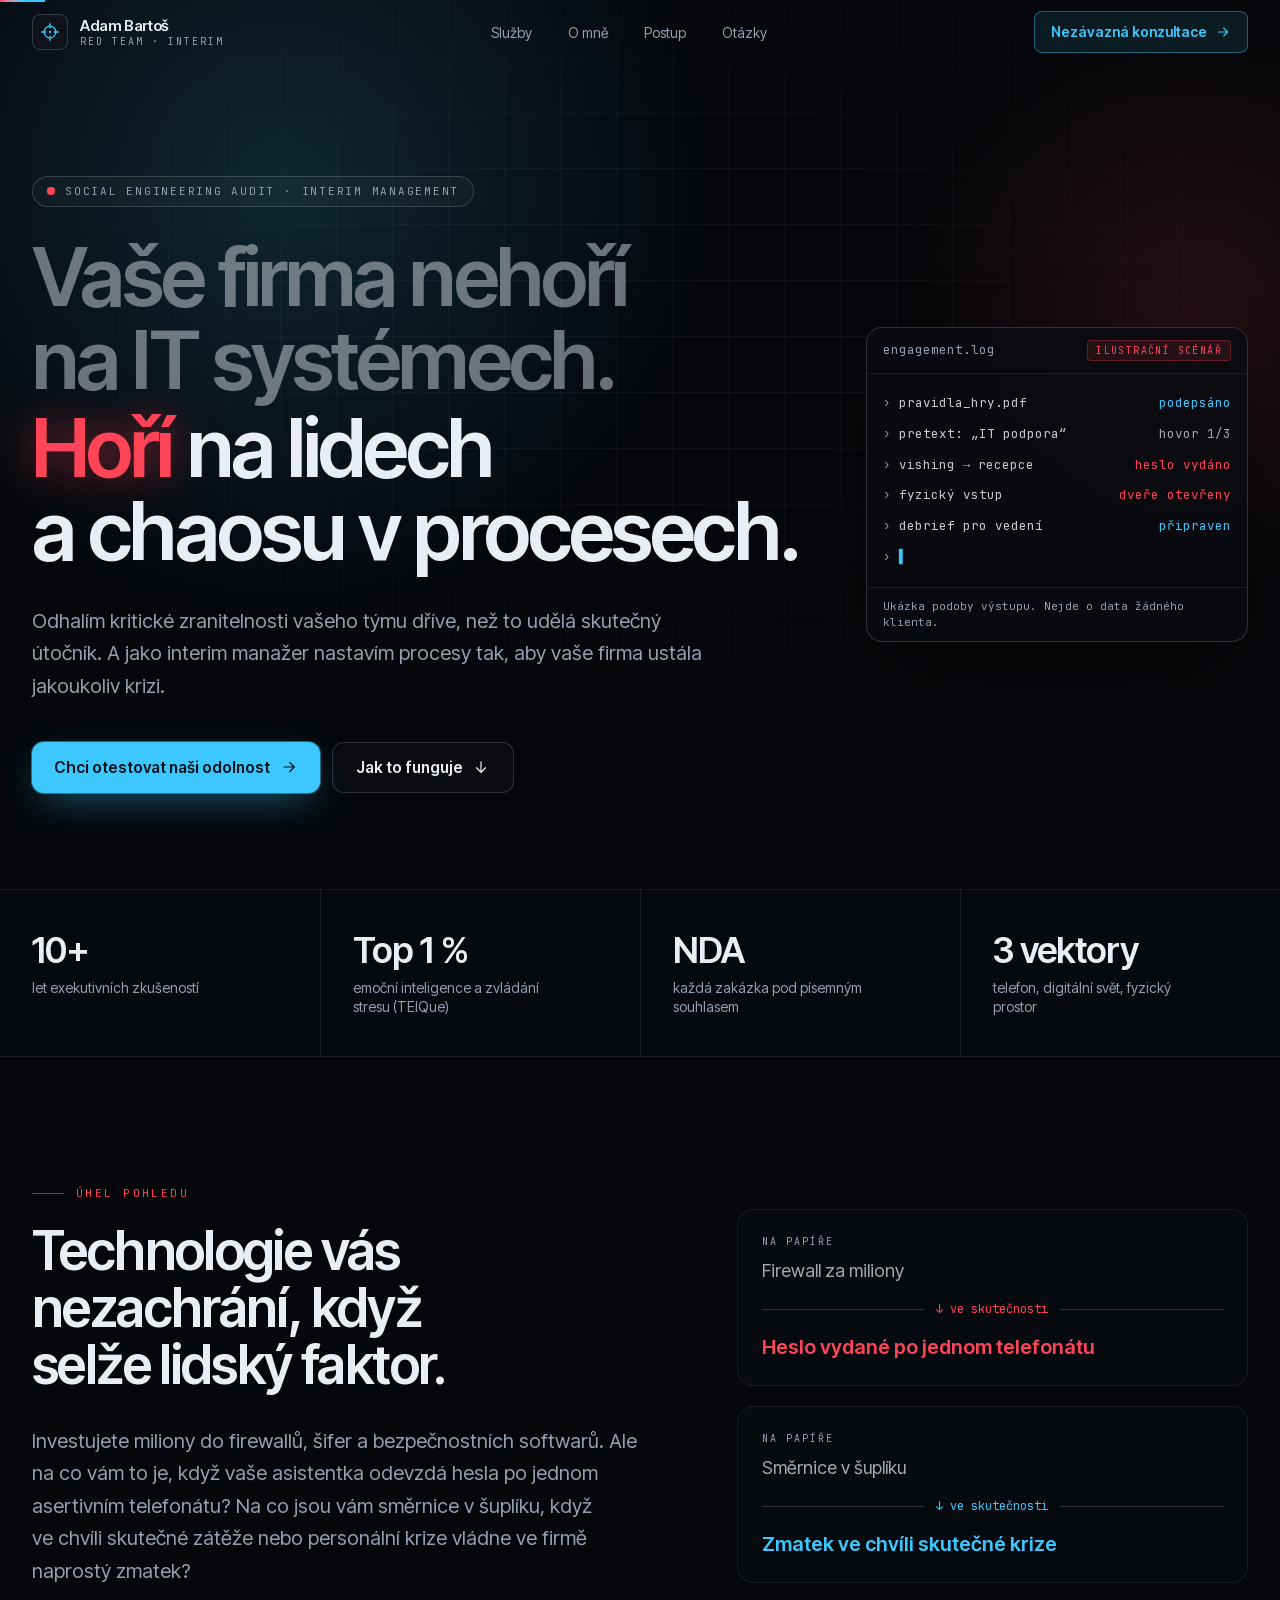
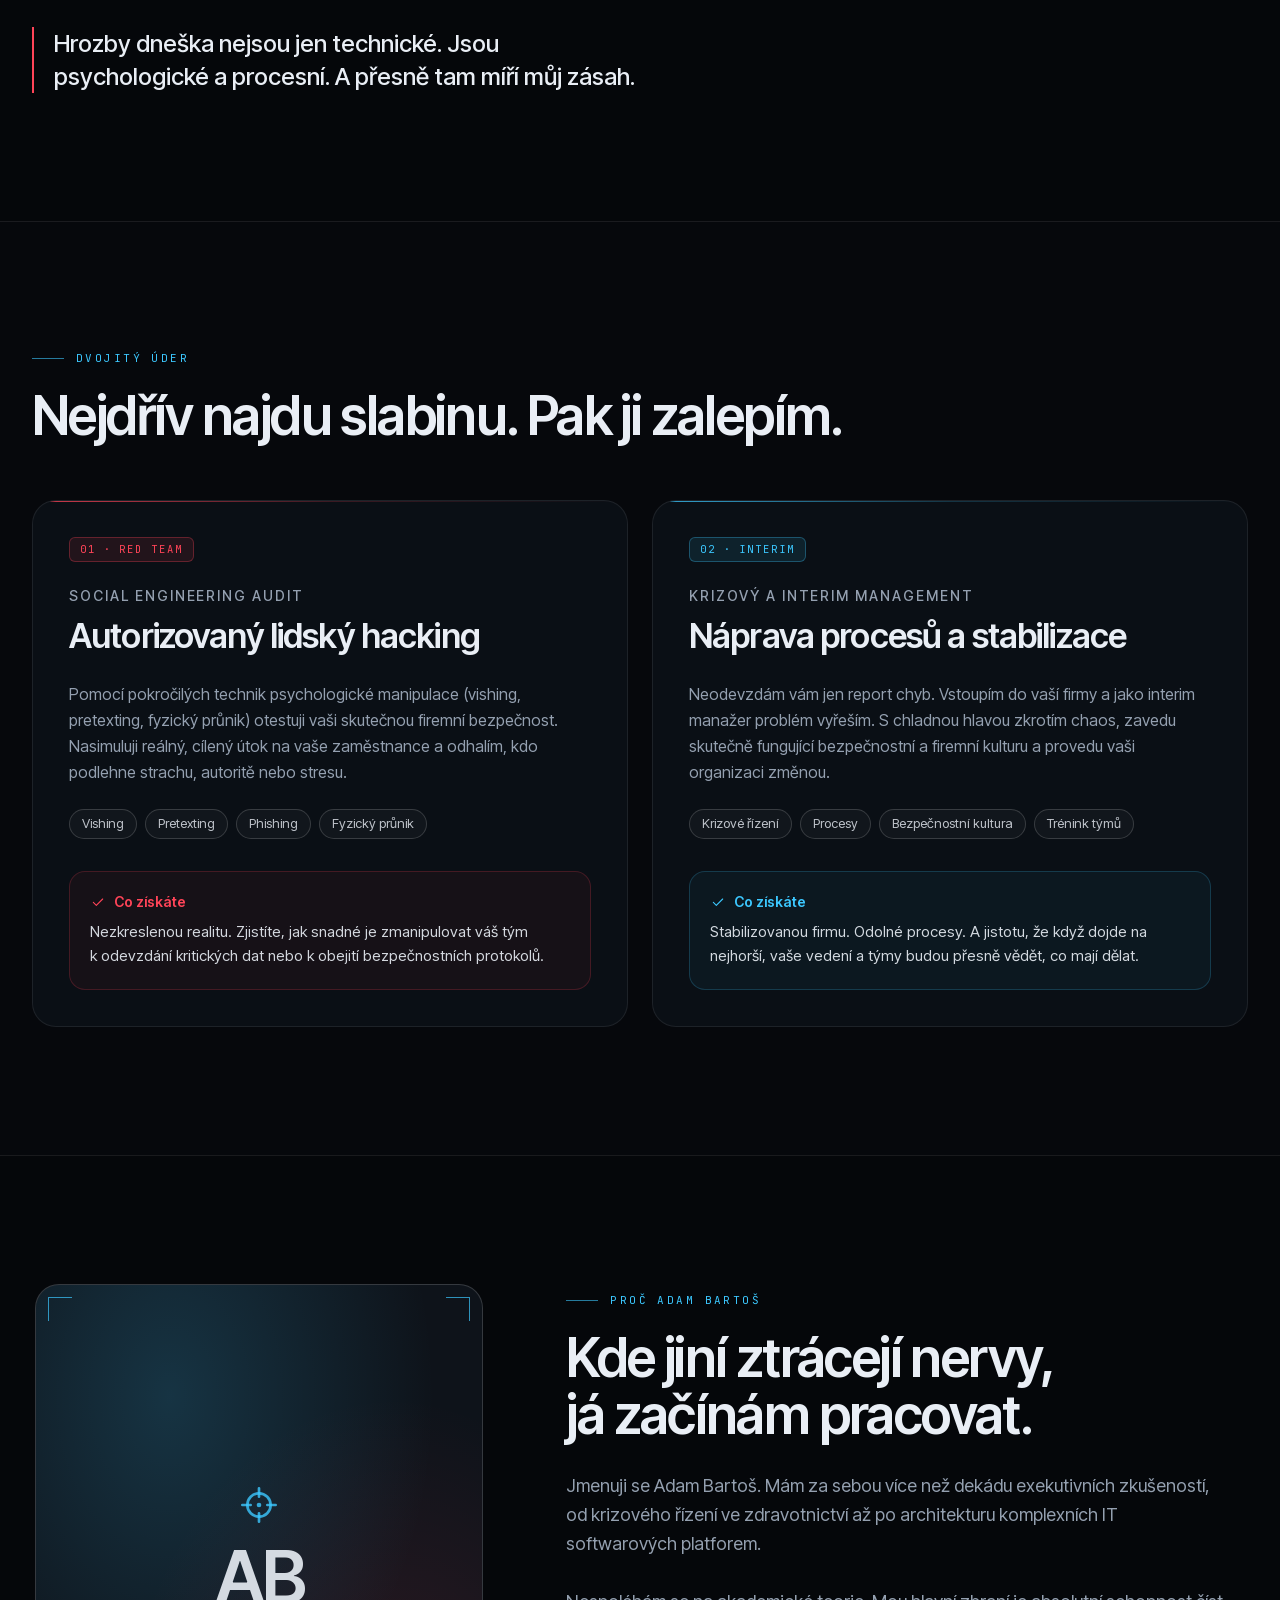
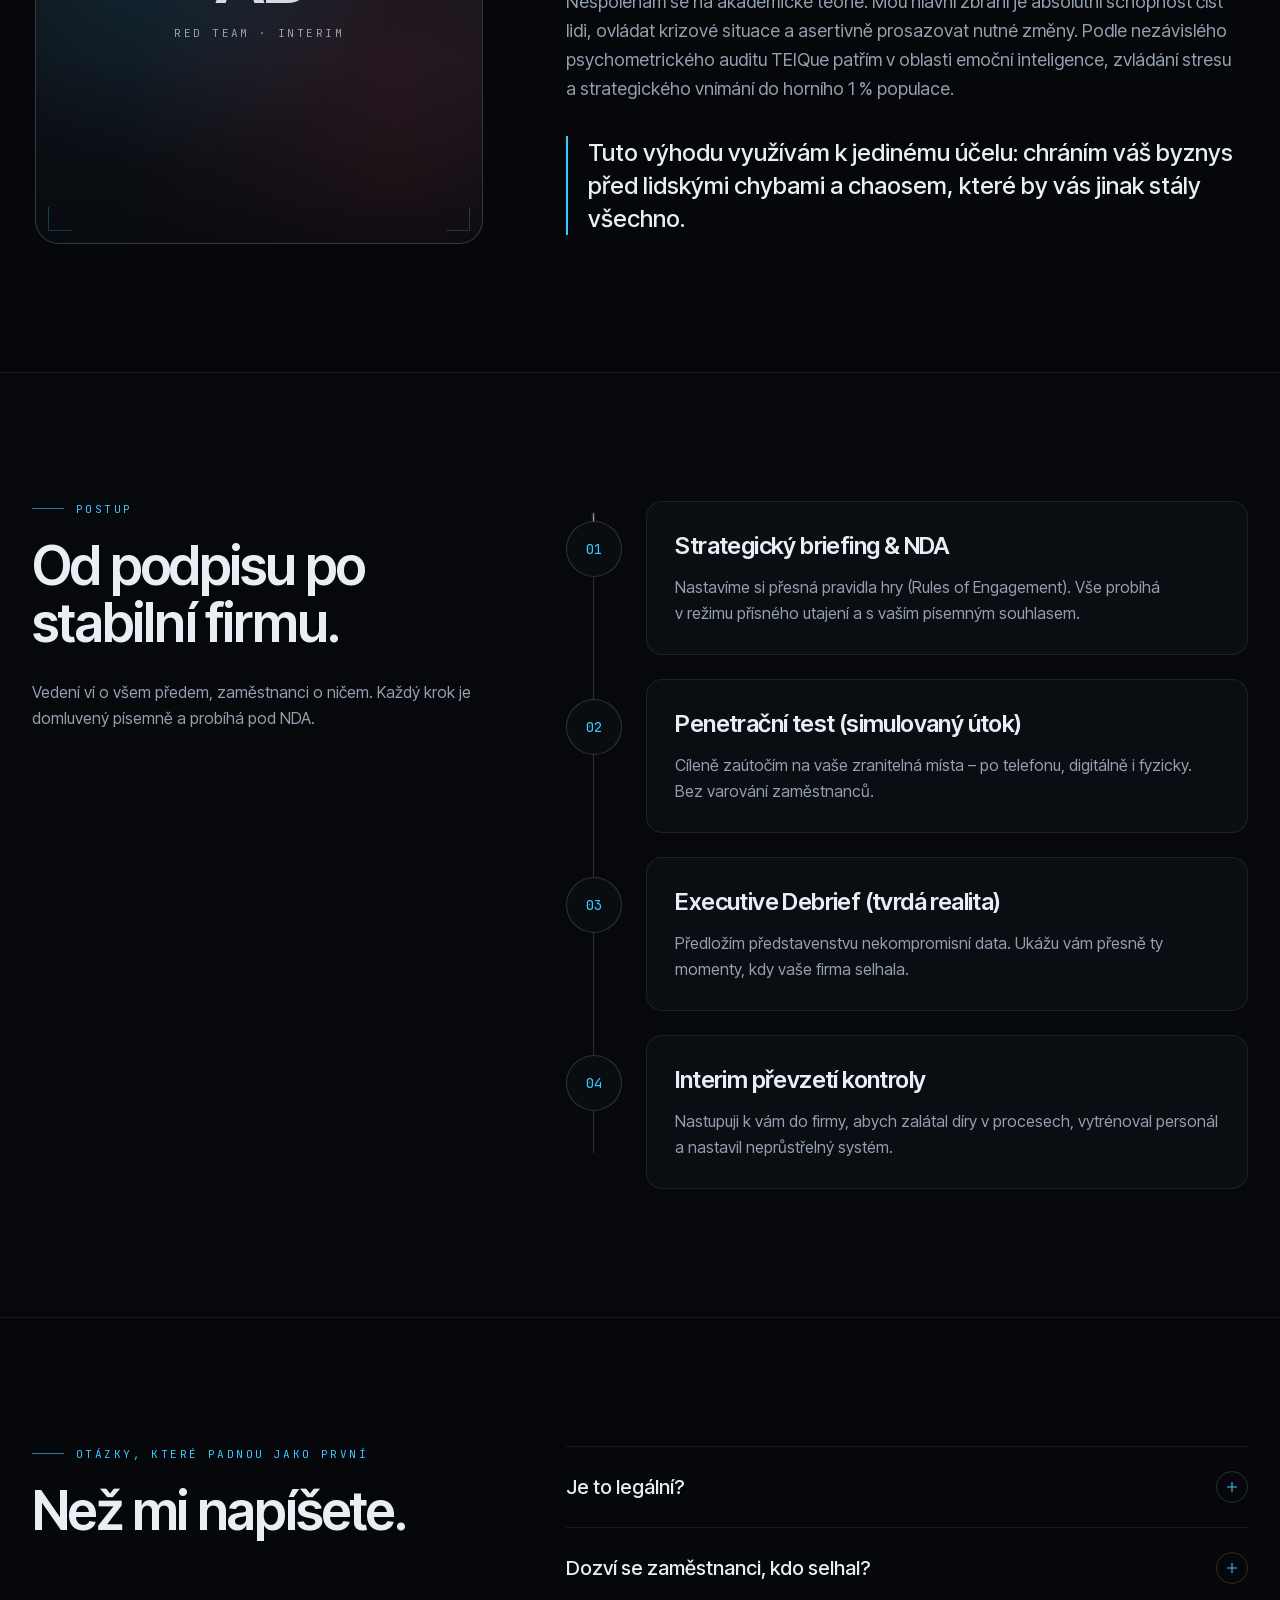
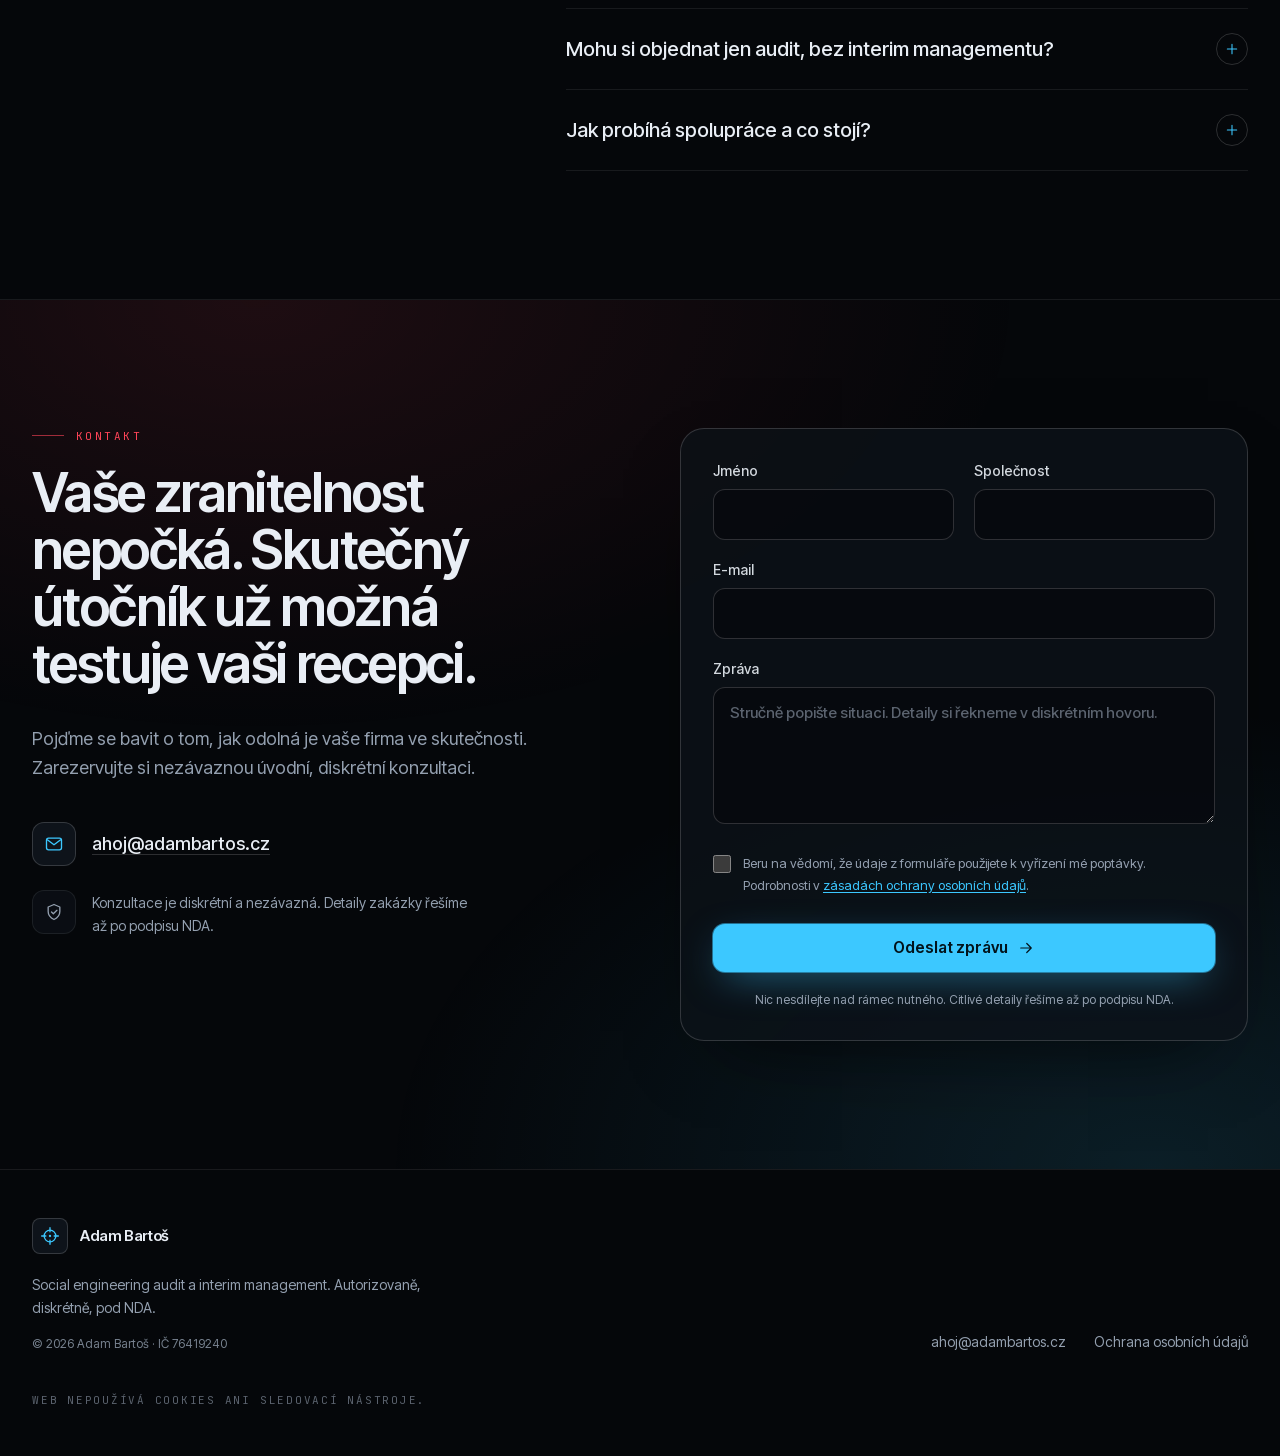
==== commit d7a69fe5: "Deploy: add PHP entry points so security headers apply Co-Authored-By: Claude Sonnet 5.5 <noreply@an" ====
--- a/index.html
+++ b/index.html
@@ -1 +1 @@
-<!DOCTYPE html><html lang="cs" class="J8CYsa_variable _0YYRla_variable"><head><meta charSet="utf-8"/><meta name="viewport" content="width=device-width, initial-scale=1"/><link rel="preload" href="/_next/static/media/4a0b7dd978568ff2-s.p.3fofz6dws3mg0.woff2" as="font" crossorigin="" type="font/woff2"/><link rel="preload" href="/_next/static/media/53897e768d329f66-s.p.3t6q91iet4nsy.woff2" as="font" crossorigin="" type="font/woff2"/><link rel="preload" href="/_next/static/media/954d21e04331b2ae-s.p.0vfdmo25voy_0.woff2" as="font" crossorigin="" type="font/woff2"/><link rel="preload" href="/_next/static/media/f44e0976e40b7eea-s.p.1e3bxj0ebt1gg.woff2" as="font" crossorigin="" type="font/woff2"/><link rel="stylesheet" href="/_next/static/chunks/3x4ucdatmdgi-.css" data-precedence="next"/><link rel="preload" as="script" fetchPriority="low" href="/_next/static/chunks/1pcw6gskne7pf.js"/><script src="/_next/static/chunks/1wnov70f88xjy.js" async=""></script><script src="/_next/static/chunks/092r-mewpaf3q.js" async=""></script><script src="/_next/static/chunks/0c98xzjfks9hq.js" async=""></script><script src="/_next/static/chunks/turbopack-2u1d16houkiyo.js" async=""></script><script src="/_next/static/chunks/31kqw6ndv7-wl.js" async=""></script><script src="/_next/static/chunks/3zyihjr1-s6hd.js" async=""></script><script src="/_next/static/chunks/3mvul7ns_wwr6.js" async=""></script><script src="/_next/static/chunks/3c-2db6nzf1be.js" async=""></script><meta name="next-size-adjust" content=""/><meta name="theme-color" content="#05070a"/><meta name="color-scheme" content="dark"/><title>Adam Bartoš | Social engineering audit a interim management</title><meta name="description" content="Autorizovaný red teaming proti lidskému faktoru (vishing, pretexting, fyzický průnik) a interim management, který zalátá díry v procesech. Diskrétně, pod NDA."/><meta name="application-name" content="Adam Bartoš"/><link rel="author" href="https://adambartos.cz"/><meta name="author" content="Adam Bartoš"/><meta name="robots" content="index, follow"/><link rel="canonical" href="https://adambartos.cz/"/><meta property="og:title" content="Adam Bartoš | Social engineering audit a interim management"/><meta property="og:description" content="Autorizovaný red teaming proti lidskému faktoru (vishing, pretexting, fyzický průnik) a interim management, který zalátá díry v procesech. Diskrétně, pod NDA."/><meta property="og:url" content="https://adambartos.cz/"/><meta property="og:site_name" content="Adam Bartoš"/><meta property="og:locale" content="cs_CZ"/><meta property="og:image" content="https://adambartos.cz/og.png"/><meta property="og:image:width" content="1200"/><meta property="og:image:height" content="630"/><meta property="og:image:alt" content="Adam Bartoš | Social engineering audit a interim management"/><meta property="og:type" content="website"/><meta name="twitter:card" content="summary_large_image"/><meta name="twitter:title" content="Adam Bartoš | Social engineering audit a interim management"/><meta name="twitter:description" content="Autorizovaný red teaming proti lidskému faktoru (vishing, pretexting, fyzický průnik) a interim management, který zalátá díry v procesech. Diskrétně, pod NDA."/><meta name="twitter:image" content="https://adambartos.cz/og.png"/><link rel="icon" href="/favicon.ico?favicon.0xnnucgoh3ojl.ico" sizes="48x48" type="image/x-icon"/><link rel="icon" href="/icon.svg?icon.0t8mmv2vxkd1v.svg" sizes="any" type="image/svg+xml"/><link rel="apple-touch-icon" href="/apple-icon.png?apple-icon.3vr4imb4ni09h.png" sizes="180x180" type="image/png"/><noscript><style>[data-reveal]{opacity:1!important;transform:none!important}</style></noscript><script src="/_next/static/chunks/0cz1d0mv5g_q7.js" noModule=""></script></head><body><div hidden=""><!--$--><!--/$--></div><a href="#obsah" class="sr-only focus:not-sr-only focus:fixed focus:left-4 focus:top-4 focus:z-[70] focus:rounded-lg focus:bg-neon focus:px-4 focus:py-2 focus:font-semibold focus:text-ink-950">Přeskočit na obsah</a><div aria-hidden="true" class="fixed inset-x-0 top-0 z-[60] h-[2px] origin-left bg-gradient-to-r from-alert via-neon to-neon" style="transform:scaleX(0)"></div><script type="application/ld+json">{"@context":"https://schema.org","@graph":[{"@type":"Person","@id":"https://adambartos.cz/#adam","name":"Adam Bartoš","url":"https://adambartos.cz","email":"ahoj@adambartos.cz","jobTitle":"Social engineering auditor a interim manažer"},{"@type":"ProfessionalService","@id":"https://adambartos.cz/#sluzba","name":"Adam Bartoš: social engineering audit a interim management","url":"https://adambartos.cz","email":"ahoj@adambartos.cz","areaServed":{"@type":"Country","name":"Česko"},"provider":{"@id":"https://adambartos.cz/#adam"},"serviceType":["Social engineering audit","Red teaming","Interim management","Krizové řízení"]}]}</script><header class="fixed inset-x-0 top-0 z-50 border-b transition-colors duration-300 border-transparent bg-transparent"><nav aria-label="Hlavní navigace" class="mx-auto flex h-16 max-w-7xl items-center justify-between px-5 sm:px-8"><a class="group flex items-center gap-3" aria-label="Adam Bartoš, na začátek stránky" href="/#top"><span class="grid size-9 place-items-center rounded-lg border border-line-strong bg-ink-800 text-neon transition-colors group-hover:border-neon/50"><svg width="20" height="20" viewBox="0 0 24 24" fill="none" stroke="currentColor" stroke-width="1.6" stroke-linecap="round" stroke-linejoin="round" aria-hidden="true" focusable="false" class="size-5"><circle cx="12" cy="12" r="7"></circle><path d="M12 2v5M12 17v5M2 12h5M17 12h5"></path><circle cx="12" cy="12" r="1.4" fill="currentColor" stroke="none"></circle></svg></span><span class="flex flex-col leading-none"><span class="text-[15px] font-semibold tracking-tight">Adam Bartoš</span><span class="mt-1 font-mono text-[10px] uppercase tracking-[0.2em] text-muted">red team · interim</span></span></a><ul class="hidden items-center gap-9 md:flex"><li><a href="/#sluzby" class="text-sm text-muted transition-colors hover:text-fg">Služby</a></li><li><a href="/#o-mne" class="text-sm text-muted transition-colors hover:text-fg">O mně</a></li><li><a href="/#proces" class="text-sm text-muted transition-colors hover:text-fg">Postup</a></li><li><a href="/#faq" class="text-sm text-muted transition-colors hover:text-fg">Otázky</a></li></ul><a class="hidden items-center gap-2 rounded-lg border border-neon/40 bg-neon/10 px-4 py-2.5 text-sm font-semibold text-neon transition-colors hover:bg-neon/20 md:inline-flex" href="/#kontakt">Nezávazná konzultace<svg width="20" height="20" viewBox="0 0 24 24" fill="none" stroke="currentColor" stroke-width="1.6" stroke-linecap="round" stroke-linejoin="round" aria-hidden="true" focusable="false" class="size-4"><path d="M5 12h14M13 6l6 6-6 6"></path></svg></a><button type="button" class="grid size-10 place-items-center rounded-lg border border-line-strong text-fg md:hidden" aria-expanded="false" aria-controls="mobilni-menu" aria-label="Otevřít menu"><svg width="20" height="20" viewBox="0 0 24 24" fill="none" stroke="currentColor" stroke-width="1.6" stroke-linecap="round" stroke-linejoin="round" aria-hidden="true" focusable="false"><path d="M4 8h16M4 16h16"></path></svg></button></nav></header><main id="obsah"><section id="top" class="relative isolate overflow-hidden pb-16 pt-32 sm:pt-40 lg:pb-24 lg:pt-44"><div aria-hidden="true" class="pointer-events-none absolute inset-0 -z-10" style="opacity:1;transform:none"><div class="bg-grid absolute inset-0"></div><div class="animate-drift absolute -left-[12%] -top-[28%] h-[68vmax] w-[68vmax] bg-[radial-gradient(closest-side,rgba(60,200,255,0.16),transparent)]"></div><div class="animate-drift absolute -right-[16%] top-[2%] h-[46vmax] w-[46vmax] bg-[radial-gradient(closest-side,rgba(255,68,88,0.12),transparent)]" style="animation-delay:-9s;animation-direction:alternate-reverse"></div></div><div class="mx-auto grid max-w-7xl gap-14 px-5 sm:px-8 lg:grid-cols-[minmax(0,1.35fr)_minmax(0,0.65fr)] lg:items-center lg:gap-10"><div><p class="rise inline-flex items-center gap-2.5 rounded-full border border-line-strong bg-white/[0.03] px-3.5 py-1.5 font-mono text-[11px] uppercase tracking-[0.16em] text-muted" style="--d:0s"><span class="relative flex size-2"><span class="absolute inline-flex size-full rounded-full bg-alert opacity-70 motion-safe:animate-ping"></span><span class="relative inline-flex size-2 rounded-full bg-alert"></span></span>Social engineering audit · Interim management</p><h1 class="mt-7 text-balance text-[clamp(2.35rem,6.4vw,5.5rem)] font-semibold leading-[1.02] tracking-[-0.035em]"><span class="rise block text-fg/45" style="--d:0.1s">Vaše firma nehoří na IT systémech.</span><span class="rise mt-1 block" style="--d:0.25s"><span class="animate-flicker text-alert [text-shadow:0_0_42px_rgba(255,68,88,0.5)]">Hoří</span> <!-- -->na lidech a chaosu v procesech.</span></h1><p class="rise mt-8 max-w-2xl text-pretty text-lg leading-relaxed text-muted sm:text-xl" style="--d:0.45s">Odhalím kritické zranitelnosti vašeho týmu dříve, než to udělá skutečný útočník. A jako interim manažer nastavím procesy tak, aby vaše firma ustála jakoukoliv krizi.</p><div class="rise mt-10 flex flex-col gap-3 sm:flex-row" style="--d:0.6s"><a href="#kontakt" class="btn btn-primary">Chci otestovat naši odolnost<svg width="20" height="20" viewBox="0 0 24 24" fill="none" stroke="currentColor" stroke-width="1.6" stroke-linecap="round" stroke-linejoin="round" aria-hidden="true" focusable="false" class="size-[18px]"><path d="M5 12h14M13 6l6 6-6 6"></path></svg></a><a href="#proces" class="btn btn-ghost">Jak to funguje<svg width="20" height="20" viewBox="0 0 24 24" fill="none" stroke="currentColor" stroke-width="1.6" stroke-linecap="round" stroke-linejoin="round" aria-hidden="true" focusable="false" class="size-[18px]"><path d="M12 5v14M6 13l6 6 6-6"></path></svg></a></div></div><div class="rise relative overflow-hidden rounded-2xl border border-line-strong bg-ink-900/80 font-mono text-[12.5px] shadow-[0_30px_80px_-30px_rgba(0,0,0,0.9)] backdrop-blur" style="--d:0.7s" aria-label="Ilustrační ukázka záznamu z testu"><div class="flex items-center justify-between border-b border-line px-4 py-3"><span class="text-muted">engagement.log</span><span class="rounded border border-alert/30 bg-alert/10 px-2 py-0.5 text-[10px] uppercase tracking-[0.14em] text-alert">ilustrační scénář</span></div><ul class="space-y-3 px-4 py-5"><li class="rise flex items-baseline justify-between gap-4" style="--d:1s"><span class="min-w-0 break-words text-fg/85"><span class="mr-2 text-muted">›</span>pravidla_hry.pdf</span><span class="shrink-0 text-neon">podepsáno</span></li><li class="rise flex items-baseline justify-between gap-4" style="--d:1.4s"><span class="min-w-0 break-words text-fg/85"><span class="mr-2 text-muted">›</span>pretext: „IT podpora“</span><span class="shrink-0 text-fg/70">hovor 1/3</span></li><li class="rise flex items-baseline justify-between gap-4" style="--d:1.8s"><span class="min-w-0 break-words text-fg/85"><span class="mr-2 text-muted">›</span>vishing → recepce</span><span class="shrink-0 text-alert">heslo vydáno</span></li><li class="rise flex items-baseline justify-between gap-4" style="--d:2.2s"><span class="min-w-0 break-words text-fg/85"><span class="mr-2 text-muted">›</span>fyzický vstup</span><span class="shrink-0 text-alert">dveře otevřeny</span></li><li class="rise flex items-baseline justify-between gap-4" style="--d:2.6s"><span class="min-w-0 break-words text-fg/85"><span class="mr-2 text-muted">›</span>debrief pro vedení</span><span class="shrink-0 text-neon">připraven</span></li><li class="rise text-neon" style="--d:3s"><span class="mr-2 text-muted">›</span><span class="animate-blink">▍</span></li></ul><p class="border-t border-line px-4 py-2.5 text-[11px] text-muted">Ukázka podoby výstupu. Nejde o data žádného klienta.</p></div></div></section><section aria-label="Klíčová fakta" class="border-y border-line bg-ink-900/50"><dl class="mx-auto grid max-w-7xl grid-cols-2 lg:grid-cols-4"><div data-reveal="true" class="px-5 py-8 sm:px-8 sm:py-10   " style="opacity:0;transform:translateY(16px)"><dt class="text-3xl font-semibold tracking-tight text-fg sm:text-4xl">10+</dt><dd class="mt-2 max-w-[18ch] text-sm leading-snug text-muted sm:max-w-[24ch]">let exekutivních zkušeností</dd></div><div data-reveal="true" class="px-5 py-8 sm:px-8 sm:py-10 border-l border-line  lg:border-l lg:border-line" style="opacity:0;transform:translateY(16px)"><dt class="text-3xl font-semibold tracking-tight text-fg sm:text-4xl">Top 1 %</dt><dd class="mt-2 max-w-[18ch] text-sm leading-snug text-muted sm:max-w-[24ch]">emoční inteligence a zvládání stresu (TEIQue)</dd></div><div data-reveal="true" class="px-5 py-8 sm:px-8 sm:py-10  border-t border-line lg:border-t-0 lg:border-l lg:border-line" style="opacity:0;transform:translateY(16px)"><dt class="text-3xl font-semibold tracking-tight text-fg sm:text-4xl">NDA</dt><dd class="mt-2 max-w-[18ch] text-sm leading-snug text-muted sm:max-w-[24ch]">každá zakázka pod písemným souhlasem</dd></div><div data-reveal="true" class="px-5 py-8 sm:px-8 sm:py-10 border-l border-line border-t border-line lg:border-t-0 lg:border-l lg:border-line" style="opacity:0;transform:translateY(16px)"><dt class="text-3xl font-semibold tracking-tight text-fg sm:text-4xl">3 vektory</dt><dd class="mt-2 max-w-[18ch] text-sm leading-snug text-muted sm:max-w-[24ch]">telefon, digitální svět, fyzický prostor</dd></div></dl></section><section id="problem" class="relative py-24 sm:py-32"><div class="mx-auto grid max-w-7xl gap-14 px-5 sm:px-8 lg:grid-cols-[1.1fr_0.9fr] lg:gap-20"><div><div data-reveal="true" style="opacity:0;transform:translateY(26px)"><div class=""><p class="flex items-center gap-3 font-mono text-[11px] uppercase tracking-[0.22em] text-alert"><span aria-hidden="true" class="h-px w-8 bg-alert/60"></span>Úhel pohledu</p><h2 class="mt-5 text-balance text-[clamp(1.9rem,4.2vw,3.4rem)] font-semibold leading-[1.06] tracking-[-0.03em]">Technologie vás nezachrání, když selže lidský faktor.</h2></div></div><div data-reveal="true" style="opacity:0;transform:translateY(26px)"><p class="mt-8 max-w-2xl text-pretty text-lg leading-relaxed text-muted sm:text-xl">Investujete miliony do firewallů, šifer a bezpečnostních softwarů. Ale na co vám to je, když vaše asistentka odevzdá hesla po jednom asertivním telefonátu? Na co jsou vám směrnice v šuplíku, když ve chvíli skutečné zátěže nebo personální krize vládne ve firmě naprostý zmatek?</p></div><div data-reveal="true" style="opacity:0;transform:translateY(26px)"><p class="mt-10 max-w-2xl border-l-2 border-alert pl-5 text-xl font-medium leading-snug text-fg sm:text-2xl">Hrozby dneška nejsou jen technické. Jsou psychologické a procesní. A přesně tam míří můj zásah.</p></div></div><div class="flex flex-col gap-5 lg:pt-6"><div data-reveal="true" style="opacity:0;transform:translateX(24px)"><div class="rounded-2xl border border-line bg-ink-900/70 p-6"><p class="font-mono text-[10px] uppercase tracking-[0.2em] text-muted">Na papíře</p><p class="mt-2 text-lg text-fg/70">Firewall za miliony</p><div aria-hidden="true" class="my-4 flex items-center gap-3"><span class="h-px flex-1 bg-line-strong"></span><span class="font-mono text-xs text-alert">↓ ve skutečnosti</span><span class="h-px flex-1 bg-line-strong"></span></div><p class="text-xl font-semibold text-alert">Heslo vydané po jednom telefonátu</p></div></div><div data-reveal="true" style="opacity:0;transform:translateX(24px)"><div class="rounded-2xl border border-line bg-ink-900/70 p-6"><p class="font-mono text-[10px] uppercase tracking-[0.2em] text-muted">Na papíře</p><p class="mt-2 text-lg text-fg/70">Směrnice v šuplíku</p><div aria-hidden="true" class="my-4 flex items-center gap-3"><span class="h-px flex-1 bg-line-strong"></span><span class="font-mono text-xs text-neon">↓ ve skutečnosti</span><span class="h-px flex-1 bg-line-strong"></span></div><p class="text-xl font-semibold text-neon">Zmatek ve chvíli skutečné krize</p></div></div></div></div></section><section id="sluzby" class="relative border-t border-line bg-ink-900/40 py-24 sm:py-32"><div class="mx-auto max-w-7xl px-5 sm:px-8"><div data-reveal="true" style="opacity:0;transform:translateY(26px)"><div class=""><p class="flex items-center gap-3 font-mono text-[11px] uppercase tracking-[0.22em] text-neon"><span aria-hidden="true" class="h-px w-8 bg-neon/60"></span>Dvojitý úder</p><h2 class="mt-5 text-balance text-[clamp(1.9rem,4.2vw,3.4rem)] font-semibold leading-[1.06] tracking-[-0.03em]">Nejdřív najdu slabinu. Pak ji zalepím.</h2></div></div><div class="mt-14 grid gap-6 lg:grid-cols-2"><div data-reveal="true" class="h-full" style="opacity:0;transform:translateY(26px)"><div class="spotlight flex h-full flex-col overflow-hidden rounded-3xl border border-line bg-ink-800/70 p-7 transition-colors sm:p-9 hover:border-alert/40" style="--spot:rgba(255, 68, 88, 0.15)"><div aria-hidden="true" class="absolute inset-x-0 top-0 h-px bg-gradient-to-r from-alert/80 via-alert/20 to-transparent"></div><p class="inline-flex w-fit rounded-md border px-2.5 py-1 font-mono text-[10.5px] uppercase tracking-[0.18em] border-alert/30 bg-alert/10 text-alert">01 · RED TEAM</p><h3 class="mt-6 text-sm font-medium uppercase tracking-[0.14em] text-muted">Social Engineering Audit</h3><p class="mt-2 text-balance text-3xl font-semibold leading-tight tracking-tight sm:text-[2.15rem]">Autorizovaný lidský hacking</p><p class="mt-6 text-pretty leading-relaxed text-muted">Pomocí pokročilých technik psychologické manipulace (vishing, pretexting, fyzický průnik) otestuji vaši skutečnou firemní bezpečnost. Nasimuluji reálný, cílený útok na vaše zaměstnance a odhalím, kdo podlehne strachu, autoritě nebo stresu.</p><ul class="mt-6 flex flex-wrap gap-2" aria-label="Oblasti"><li class="rounded-full border border-line-strong bg-white/[0.03] px-3 py-1 text-[13px] text-fg/80">Vishing</li><li class="rounded-full border border-line-strong bg-white/[0.03] px-3 py-1 text-[13px] text-fg/80">Pretexting</li><li class="rounded-full border border-line-strong bg-white/[0.03] px-3 py-1 text-[13px] text-fg/80">Phishing</li><li class="rounded-full border border-line-strong bg-white/[0.03] px-3 py-1 text-[13px] text-fg/80">Fyzický průnik</li></ul><div class="mt-auto pt-8"><div class="rounded-2xl border p-5 border-alert/20 bg-alert/[0.05]"><p class="flex items-center gap-2 text-sm font-semibold text-alert"><svg width="20" height="20" viewBox="0 0 24 24" fill="none" stroke="currentColor" stroke-width="1.6" stroke-linecap="round" stroke-linejoin="round" aria-hidden="true" focusable="false" class="size-4"><path d="m5 12.5 4.5 4.5L19 7.5"></path></svg>Co získáte</p><p class="mt-2 text-pretty text-[15px] leading-relaxed text-fg/90">Nezkreslenou realitu. Zjistíte, jak snadné je zmanipulovat váš tým k odevzdání kritických dat nebo k obejití bezpečnostních protokolů.</p></div></div></div></div><div data-reveal="true" class="h-full" style="opacity:0;transform:translateY(26px)"><div class="spotlight flex h-full flex-col overflow-hidden rounded-3xl border border-line bg-ink-800/70 p-7 transition-colors sm:p-9 hover:border-neon/40" style="--spot:rgba(60, 200, 255, 0.15)"><div aria-hidden="true" class="absolute inset-x-0 top-0 h-px bg-gradient-to-r from-neon/80 via-neon/20 to-transparent"></div><p class="inline-flex w-fit rounded-md border px-2.5 py-1 font-mono text-[10.5px] uppercase tracking-[0.18em] border-neon/30 bg-neon/10 text-neon">02 · INTERIM</p><h3 class="mt-6 text-sm font-medium uppercase tracking-[0.14em] text-muted">Krizový a Interim Management</h3><p class="mt-2 text-balance text-3xl font-semibold leading-tight tracking-tight sm:text-[2.15rem]">Náprava procesů a stabilizace</p><p class="mt-6 text-pretty leading-relaxed text-muted">Neodevzdám vám jen report chyb. Vstoupím do vaší firmy a jako interim manažer problém vyřeším. S chladnou hlavou zkrotím chaos, zavedu skutečně fungující bezpečnostní a firemní kulturu a provedu vaši organizaci změnou.</p><ul class="mt-6 flex flex-wrap gap-2" aria-label="Oblasti"><li class="rounded-full border border-line-strong bg-white/[0.03] px-3 py-1 text-[13px] text-fg/80">Krizové řízení</li><li class="rounded-full border border-line-strong bg-white/[0.03] px-3 py-1 text-[13px] text-fg/80">Procesy</li><li class="rounded-full border border-line-strong bg-white/[0.03] px-3 py-1 text-[13px] text-fg/80">Bezpečnostní kultura</li><li class="rounded-full border border-line-strong bg-white/[0.03] px-3 py-1 text-[13px] text-fg/80">Trénink týmů</li></ul><div class="mt-auto pt-8"><div class="rounded-2xl border p-5 border-neon/20 bg-neon/[0.05]"><p class="flex items-center gap-2 text-sm font-semibold text-neon"><svg width="20" height="20" viewBox="0 0 24 24" fill="none" stroke="currentColor" stroke-width="1.6" stroke-linecap="round" stroke-linejoin="round" aria-hidden="true" focusable="false" class="size-4"><path d="m5 12.5 4.5 4.5L19 7.5"></path></svg>Co získáte</p><p class="mt-2 text-pretty text-[15px] leading-relaxed text-fg/90">Stabilizovanou firmu. Odolné procesy. A jistotu, že když dojde na nejhorší, vaše vedení a týmy budou přesně vědět, co mají dělat.</p></div></div></div></div></div></div></section><section id="o-mne" class="relative border-t border-line py-24 sm:py-32"><div class="mx-auto grid max-w-7xl items-center gap-14 px-5 sm:px-8 lg:grid-cols-[0.8fr_1.2fr] lg:gap-20"><div data-reveal="true" style="opacity:0;transform:translateY(26px)"><div class="relative mx-auto aspect-[4/5] w-full max-w-md overflow-hidden rounded-3xl border border-line-strong bg-ink-800"><div class="absolute inset-0 grid place-items-center bg-[radial-gradient(ellipse_at_30%_20%,rgba(60,200,255,0.18),transparent_60%),radial-gradient(ellipse_at_80%_90%,rgba(255,68,88,0.14),transparent_55%)]"><div class="text-center"><svg width="20" height="20" viewBox="0 0 24 24" fill="none" stroke="currentColor" stroke-width="1.6" stroke-linecap="round" stroke-linejoin="round" aria-hidden="true" focusable="false" class="mx-auto size-10 text-neon/80"><circle cx="12" cy="12" r="7"></circle><path d="M12 2v5M12 17v5M2 12h5M17 12h5"></path><circle cx="12" cy="12" r="1.4" fill="currentColor" stroke="none"></circle></svg><p class="mt-4 text-7xl font-semibold tracking-tighter text-fg/90">AB</p><p class="mt-3 font-mono text-[11px] uppercase tracking-[0.22em] text-muted">red team · interim</p></div></div><span aria-hidden="true" class="absolute size-6 border-neon/70 left-3 top-3 border-l border-t"></span><span aria-hidden="true" class="absolute size-6 border-neon/70 right-3 top-3 border-r border-t"></span><span aria-hidden="true" class="absolute size-6 border-neon/70 bottom-3 left-3 border-b border-l"></span><span aria-hidden="true" class="absolute size-6 border-neon/70 bottom-3 right-3 border-b border-r"></span><div aria-hidden="true" class="pointer-events-none absolute inset-x-0 bottom-0 h-1/3 bg-gradient-to-t from-ink-950/70 to-transparent"></div></div></div><div><div data-reveal="true" style="opacity:0;transform:translateY(26px)"><div class=""><p class="flex items-center gap-3 font-mono text-[11px] uppercase tracking-[0.22em] text-neon"><span aria-hidden="true" class="h-px w-8 bg-neon/60"></span>Proč Adam Bartoš</p><h2 class="mt-5 text-balance text-[clamp(1.9rem,4.2vw,3.4rem)] font-semibold leading-[1.06] tracking-[-0.03em]">Kde jiní ztrácejí nervy, já začínám pracovat.</h2></div></div><div data-reveal="true" style="opacity:0;transform:translateY(26px)"><p class="mt-7 max-w-2xl text-pretty text-lg leading-relaxed text-muted">Jmenuji se Adam Bartoš. Mám za sebou více než dekádu exekutivních zkušeností, od krizového řízení ve zdravotnictví až po architekturu komplexních IT softwarových platforem.</p></div><div data-reveal="true" style="opacity:0;transform:translateY(26px)"><p class="mt-7 max-w-2xl text-pretty text-lg leading-relaxed text-muted">Nespoléhám se na akademické teorie. Mou hlavní zbraní je absolutní schopnost číst lidi, ovládat krizové situace a asertivně prosazovat nutné změny. Podle nezávislého psychometrického auditu TEIQue patřím v oblasti emoční inteligence, zvládání stresu a strategického vnímání do horního 1 % populace.</p></div><div data-reveal="true" style="opacity:0;transform:translateY(26px)"><p class="mt-8 max-w-2xl border-l-2 border-neon pl-5 text-xl font-medium leading-snug text-fg sm:text-2xl">Tuto výhodu využívám k jedinému účelu: chráním váš byznys před lidskými chybami a chaosem, které by vás jinak stály všechno.</p></div></div></div></section><section id="proces" class="relative border-t border-line bg-ink-900/40 py-24 sm:py-32"><div class="mx-auto grid max-w-7xl gap-14 px-5 sm:px-8 lg:grid-cols-[0.8fr_1.2fr] lg:gap-20"><div class="lg:sticky lg:top-28 lg:self-start"><div data-reveal="true" style="opacity:0;transform:translateY(26px)"><div class=""><p class="flex items-center gap-3 font-mono text-[11px] uppercase tracking-[0.22em] text-neon"><span aria-hidden="true" class="h-px w-8 bg-neon/60"></span>Postup</p><h2 class="mt-5 text-balance text-[clamp(1.9rem,4.2vw,3.4rem)] font-semibold leading-[1.06] tracking-[-0.03em]">Od podpisu po stabilní firmu.</h2></div></div><div data-reveal="true" style="opacity:0;transform:translateY(26px)"><p class="mt-7 max-w-md text-pretty leading-relaxed text-muted">Vedení ví o všem předem, zaměstnanci o ničem. Každý krok je domluvený písemně a probíhá pod NDA.</p></div></div><ol class="relative space-y-6 pl-14 sm:pl-20"><span aria-hidden="true" class="absolute bottom-3 left-[19px] top-3 w-px bg-line-strong sm:left-[27px]"></span><span aria-hidden="true" class="absolute bottom-3 left-[19px] top-3 w-px origin-top bg-gradient-to-b from-alert via-neon to-neon shadow-[0_0_12px_rgba(60,200,255,0.8)] sm:left-[27px]" style="transform:scaleY(0)"></span><li class="relative"><span aria-hidden="true" class="absolute -left-14 top-5 grid size-10 place-items-center rounded-full border border-line-strong bg-ink-900 font-mono text-xs text-neon sm:-left-20 sm:size-14 sm:text-sm">01</span><div data-reveal="true" style="opacity:0;transform:translateY(20px)"><div class="rounded-2xl border border-line bg-ink-800/60 p-6 transition-colors hover:border-line-strong sm:p-7"><h3 class="text-xl font-semibold tracking-tight sm:text-2xl">Strategický briefing &amp; NDA</h3><p class="mt-3 max-w-2xl text-pretty leading-relaxed text-muted">Nastavíme si přesná pravidla hry (Rules of Engagement). Vše probíhá v režimu přísného utajení a s vaším písemným souhlasem.</p></div></div></li><li class="relative"><span aria-hidden="true" class="absolute -left-14 top-5 grid size-10 place-items-center rounded-full border border-line-strong bg-ink-900 font-mono text-xs text-neon sm:-left-20 sm:size-14 sm:text-sm">02</span><div data-reveal="true" style="opacity:0;transform:translateY(20px)"><div class="rounded-2xl border border-line bg-ink-800/60 p-6 transition-colors hover:border-line-strong sm:p-7"><h3 class="text-xl font-semibold tracking-tight sm:text-2xl">Penetrační test (simulovaný útok)</h3><p class="mt-3 max-w-2xl text-pretty leading-relaxed text-muted">Cíleně zaútočím na vaše zranitelná místa – po telefonu, digitálně i fyzicky. Bez varování zaměstnanců.</p></div></div></li><li class="relative"><span aria-hidden="true" class="absolute -left-14 top-5 grid size-10 place-items-center rounded-full border border-line-strong bg-ink-900 font-mono text-xs text-neon sm:-left-20 sm:size-14 sm:text-sm">03</span><div data-reveal="true" style="opacity:0;transform:translateY(20px)"><div class="rounded-2xl border border-line bg-ink-800/60 p-6 transition-colors hover:border-line-strong sm:p-7"><h3 class="text-xl font-semibold tracking-tight sm:text-2xl">Executive Debrief (tvrdá realita)</h3><p class="mt-3 max-w-2xl text-pretty leading-relaxed text-muted">Předložím představenstvu nekompromisní data. Ukážu vám přesně ty momenty, kdy vaše firma selhala.</p></div></div></li><li class="relative"><span aria-hidden="true" class="absolute -left-14 top-5 grid size-10 place-items-center rounded-full border border-line-strong bg-ink-900 font-mono text-xs text-neon sm:-left-20 sm:size-14 sm:text-sm">04</span><div data-reveal="true" style="opacity:0;transform:translateY(20px)"><div class="rounded-2xl border border-line bg-ink-800/60 p-6 transition-colors hover:border-line-strong sm:p-7"><h3 class="text-xl font-semibold tracking-tight sm:text-2xl">Interim převzetí kontroly</h3><p class="mt-3 max-w-2xl text-pretty leading-relaxed text-muted">Nastupuji k vám do firmy, abych zalátal díry v procesech, vytrénoval personál a nastavil neprůstřelný systém.</p></div></div></li></ol></div></section><section id="faq" class="relative border-t border-line py-24 sm:py-32"><div class="mx-auto grid max-w-7xl gap-12 px-5 sm:px-8 lg:grid-cols-[0.8fr_1.2fr] lg:gap-20"><div data-reveal="true" style="opacity:0;transform:translateY(26px)"><div class=""><p class="flex items-center gap-3 font-mono text-[11px] uppercase tracking-[0.22em] text-neon"><span aria-hidden="true" class="h-px w-8 bg-neon/60"></span>Otázky, které padnou jako první</p><h2 class="mt-5 text-balance text-[clamp(1.9rem,4.2vw,3.4rem)] font-semibold leading-[1.06] tracking-[-0.03em]">Než mi napíšete.</h2></div></div><div class="divide-y divide-line border-y border-line"><div data-reveal="true" style="opacity:0;transform:translateY(14px)"><details class="group py-1"><summary class="flex items-center justify-between gap-6 py-5 text-left text-lg font-medium sm:text-xl">Je to legální?<span class="faq-plus grid size-8 shrink-0 place-items-center rounded-full border border-line-strong text-neon transition-transform duration-300"><svg width="20" height="20" viewBox="0 0 24 24" fill="none" stroke="currentColor" stroke-width="1.6" stroke-linecap="round" stroke-linejoin="round" aria-hidden="true" focusable="false" class="size-4"><path d="M12 5v14M5 12h14"></path></svg></span></summary><p class="max-w-2xl pb-6 pr-12 text-pretty leading-relaxed text-muted">Ano. Každý test začíná písemným souhlasem vedení a dohodnutými pravidly hry (Rules of Engagement): co je v rozsahu, co ne, kdo o testu ví a kdy se test okamžitě zastavuje. Bez podpisu neprovádím nic.</p></details></div><div data-reveal="true" style="opacity:0;transform:translateY(14px)"><details class="group py-1"><summary class="flex items-center justify-between gap-6 py-5 text-left text-lg font-medium sm:text-xl">Dozví se zaměstnanci, kdo selhal?<span class="faq-plus grid size-8 shrink-0 place-items-center rounded-full border border-line-strong text-neon transition-transform duration-300"><svg width="20" height="20" viewBox="0 0 24 24" fill="none" stroke="currentColor" stroke-width="1.6" stroke-linecap="round" stroke-linejoin="round" aria-hidden="true" focusable="false" class="size-4"><path d="M12 5v14M5 12h14"></path></svg></span></summary><p class="max-w-2xl pb-6 pr-12 text-pretty leading-relaxed text-muted">Cílem není hledat viníky, ale slabá místa v procesech. Jak se s výsledky pracuje a kdo je uvidí, domluvíme předem v briefingu.</p></details></div><div data-reveal="true" style="opacity:0;transform:translateY(14px)"><details class="group py-1"><summary class="flex items-center justify-between gap-6 py-5 text-left text-lg font-medium sm:text-xl">Mohu si objednat jen audit, bez interim managementu?<span class="faq-plus grid size-8 shrink-0 place-items-center rounded-full border border-line-strong text-neon transition-transform duration-300"><svg width="20" height="20" viewBox="0 0 24 24" fill="none" stroke="currentColor" stroke-width="1.6" stroke-linecap="round" stroke-linejoin="round" aria-hidden="true" focusable="false" class="size-4"><path d="M12 5v14M5 12h14"></path></svg></span></summary><p class="max-w-2xl pb-6 pr-12 text-pretty leading-relaxed text-muted">Ano. Audit i interim fungují samostatně. Dává ale smysl je spojit: audit ukáže, kde firma selhává, a interim management ty slabiny skutečně opraví.</p></details></div><div data-reveal="true" style="opacity:0;transform:translateY(14px)"><details class="group py-1"><summary class="flex items-center justify-between gap-6 py-5 text-left text-lg font-medium sm:text-xl">Jak probíhá spolupráce a co stojí?<span class="faq-plus grid size-8 shrink-0 place-items-center rounded-full border border-line-strong text-neon transition-transform duration-300"><svg width="20" height="20" viewBox="0 0 24 24" fill="none" stroke="currentColor" stroke-width="1.6" stroke-linecap="round" stroke-linejoin="round" aria-hidden="true" focusable="false" class="size-4"><path d="M12 5v14M5 12h14"></path></svg></span></summary><p class="max-w-2xl pb-6 pr-12 text-pretty leading-relaxed text-muted">Rozsah i cena závisí na velikosti firmy a hloubce testu. Na úvodní diskrétní konzultaci se podíváme na vaši situaci a navrhnu konkrétní postup. Konzultace je nezávazná.</p></details></div></div></div></section><section id="kontakt" class="relative isolate overflow-hidden border-t border-line py-24 sm:py-32"><div aria-hidden="true" class="pointer-events-none absolute inset-0 -z-10 bg-[radial-gradient(ellipse_60%_50%_at_20%_0%,rgba(255,68,88,0.10),transparent),radial-gradient(ellipse_60%_55%_at_90%_100%,rgba(60,200,255,0.12),transparent)]"></div><div class="mx-auto grid max-w-7xl gap-14 px-5 sm:px-8 lg:grid-cols-[1fr_1fr] lg:gap-20"><div><div data-reveal="true" style="opacity:0;transform:translateY(26px)"><div class=""><p class="flex items-center gap-3 font-mono text-[11px] uppercase tracking-[0.22em] text-alert"><span aria-hidden="true" class="h-px w-8 bg-alert/60"></span>Kontakt</p><h2 class="mt-5 text-balance text-[clamp(1.9rem,4.2vw,3.4rem)] font-semibold leading-[1.06] tracking-[-0.03em]">Vaše zranitelnost nepočká. Skutečný útočník už možná testuje vaši recepci.</h2></div></div><div data-reveal="true" style="opacity:0;transform:translateY(26px)"><p class="mt-8 max-w-xl text-pretty text-lg leading-relaxed text-muted">Pojďme se bavit o tom, jak odolná je vaše firma ve skutečnosti. Zarezervujte si nezávaznou úvodní, diskrétní konzultaci.</p></div><div data-reveal="true" style="opacity:0;transform:translateY(26px)"><ul class="mt-10 space-y-4"><li><a href="mailto:ahoj@adambartos.cz" class="group inline-flex items-center gap-4 text-lg font-medium"><span class="grid size-11 place-items-center rounded-xl border border-line-strong bg-ink-800 text-neon transition-colors group-hover:border-neon/50"><svg width="20" height="20" viewBox="0 0 24 24" fill="none" stroke="currentColor" stroke-width="1.6" stroke-linecap="round" stroke-linejoin="round" aria-hidden="true" focusable="false" class="size-5"><rect x="3" y="5" width="18" height="14" rx="2.5"></rect><path d="m4 7 8 6 8-6"></path></svg></span><span class="underline decoration-line-strong underline-offset-4 transition-colors group-hover:decoration-neon">ahoj@adambartos.cz</span></a></li><li class="flex items-start gap-4 pt-2 text-sm leading-relaxed text-muted"><span class="grid size-11 shrink-0 place-items-center rounded-xl border border-line bg-ink-800/60 text-muted"><svg width="20" height="20" viewBox="0 0 24 24" fill="none" stroke="currentColor" stroke-width="1.6" stroke-linecap="round" stroke-linejoin="round" aria-hidden="true" focusable="false" class="size-5"><path d="M12 3 5 6v5.5c0 4.2 2.8 7.6 7 9.5 4.2-1.9 7-5.3 7-9.5V6l-7-3Z"></path><path d="m9 12 2.2 2.2L15.5 10"></path></svg></span><span class="max-w-sm pt-0.5">Konzultace je diskrétní a nezávazná. Detaily zakázky řešíme až po podpisu NDA.</span></li></ul></div></div><div data-reveal="true" style="opacity:0;transform:translateY(26px)"><form class="rounded-3xl border border-line-strong bg-ink-800/70 p-6 shadow-[0_30px_80px_-40px_rgba(0,0,0,0.9)] sm:p-8" action="/kontakt.php" method="post"><div class="grid gap-5 sm:grid-cols-2"><label class="block text-sm font-medium text-fg/90">Jméno<input type="text" required="" maxLength="100" autoComplete="name" class="mt-2 w-full rounded-xl border border-line-strong bg-ink-950/60 px-4 py-3.5 text-[15px] text-fg placeholder:text-muted/60 transition-colors focus:border-neon/60 focus:outline-none focus:ring-2 focus:ring-neon/20" name="name"/></label><label class="block text-sm font-medium text-fg/90">Společnost<input type="text" maxLength="120" autoComplete="organization" class="mt-2 w-full rounded-xl border border-line-strong bg-ink-950/60 px-4 py-3.5 text-[15px] text-fg placeholder:text-muted/60 transition-colors focus:border-neon/60 focus:outline-none focus:ring-2 focus:ring-neon/20" name="company"/></label></div><label class="mt-5 block text-sm font-medium text-fg/90">E-mail<input type="email" required="" maxLength="160" autoComplete="email" inputMode="email" class="mt-2 w-full rounded-xl border border-line-strong bg-ink-950/60 px-4 py-3.5 text-[15px] text-fg placeholder:text-muted/60 transition-colors focus:border-neon/60 focus:outline-none focus:ring-2 focus:ring-neon/20" name="email"/></label><label class="mt-5 block text-sm font-medium text-fg/90">Zpráva<textarea name="message" required="" rows="5" minLength="10" maxLength="4000" placeholder="Stručně popište situaci. Detaily si řekneme v diskrétním hovoru." class="mt-2 w-full rounded-xl border border-line-strong bg-ink-950/60 px-4 py-3.5 text-[15px] text-fg placeholder:text-muted/60 transition-colors focus:border-neon/60 focus:outline-none focus:ring-2 focus:ring-neon/20 resize-y"></textarea></label><div aria-hidden="true" class="absolute -left-[9999px] h-0 w-0 overflow-hidden"><label>Web<input type="text" tabindex="-1" autoComplete="off" name="website"/></label></div><label class="mt-6 flex cursor-pointer items-start gap-3 text-[13px] leading-relaxed text-muted"><input type="checkbox" required="" class="mt-0.5 size-[18px] shrink-0 accent-[var(--color-neon)]" name="consent" value="1"/><span>Beru na vědomí, že údaje z formuláře použijete k vyřízení mé poptávky. Podrobnosti v<!-- --> <a href="/ochrana-osobnich-udaju/" class="text-neon underline underline-offset-2">zásadách ochrany osobních údajů</a>.</span></label><button type="submit" class="btn btn-primary mt-7 w-full disabled:cursor-wait disabled:opacity-70">Odeslat zprávu<svg width="20" height="20" viewBox="0 0 24 24" fill="none" stroke="currentColor" stroke-width="1.6" stroke-linecap="round" stroke-linejoin="round" aria-hidden="true" focusable="false" class="size-[18px]"><path d="M5 12h14M13 6l6 6-6 6"></path></svg></button><p class="mt-5 text-center text-xs text-muted">Nic nesdílejte nad rámec nutného. Citlivé detaily řešíme až po podpisu NDA.</p></form></div></div></section></main><footer class="border-t border-line bg-ink-950 py-12"><div class="mx-auto flex max-w-7xl flex-col gap-8 px-5 sm:px-8 md:flex-row md:items-end md:justify-between"><div><a class="inline-flex items-center gap-3" href="/#top"><span class="grid size-9 place-items-center rounded-lg border border-line-strong bg-ink-800 text-neon"><svg width="20" height="20" viewBox="0 0 24 24" fill="none" stroke="currentColor" stroke-width="1.6" stroke-linecap="round" stroke-linejoin="round" aria-hidden="true" focusable="false" class="size-5"><circle cx="12" cy="12" r="7"></circle><path d="M12 2v5M12 17v5M2 12h5M17 12h5"></path><circle cx="12" cy="12" r="1.4" fill="currentColor" stroke="none"></circle></svg></span><span class="text-[15px] font-semibold tracking-tight">Adam Bartoš</span></a><p class="mt-5 max-w-md text-sm leading-relaxed text-muted">Social engineering audit a interim management. Autorizovaně, diskrétně, pod NDA.</p><p class="mt-4 text-xs text-muted/80">© 2026 Adam Bartoš · IČ 76419240</p></div><ul class="flex flex-wrap items-center gap-x-7 gap-y-3 text-sm text-muted"><li><a href="mailto:ahoj@adambartos.cz" class="transition-colors hover:text-fg">ahoj@adambartos.cz</a></li><li><a href="/ochrana-osobnich-udaju/" class="transition-colors hover:text-fg">Ochrana osobních údajů</a></li></ul></div><p class="mx-auto mt-10 max-w-7xl px-5 font-mono text-[11px] uppercase tracking-[0.16em] text-muted/60 sm:px-8">Web nepoužívá cookies ani sledovací nástroje.</p></footer><!--$--><!--/$--><script id="_R_">(globalThis["TURBOPACK"] || (globalThis["TURBOPACK"] = [])).push({"otherChunks":["static/chunks/1pcw6gskne7pf.js","static/chunks/1wnov70f88xjy.js","static/chunks/092r-mewpaf3q.js","static/chunks/0c98xzjfks9hq.js"],"runtimeModuleIds":[94553]});</script><script src="/_next/static/chunks/1pcw6gskne7pf.js" async=""></script><script>(self.__next_f=self.__next_f||[]).push([0])</script><script>self.__next_f.push([1,"1:\"$Sreact.fragment\"\n3:\"/_next/static/chunks/31kqw6ndv7-wl.js\"\n4:\"/_next/static/chunks/3zyihjr1-s6hd.js\"\n5:I[28739,[\"$3\",\"$4\"],\"Providers\"]\n6:I[80608,[\"$3\",\"$4\"],\"ScrollProgress\"]\n7:I[39756,[\"$3\",\"$4\"],\"default\"]\n8:I[37457,[\"$3\",\"$4\"],\"default\"]\n9:\"/_next/static/chunks/3mvul7ns_wwr6.js\"\na:\"/_next/static/chunks/3c-2db6nzf1be.js\"\nb:I[13293,[\"$3\",\"$4\",\"$9\",\"$a\"],\"Header\"]\nc:I[22016,[\"$3\",\"$4\",\"$9\",\"$a\"],\"\"]\ne:I[51237,[\"$3\",\"$4\",\"$9\",\"$a\"],\"HeroBackdrop\"]\n1d:\"ViewportBoundary\"\n1e:I[97367,[\"$3\",\"$4\"],\"$1d\"]\n20:\"MetadataBoundary\"\n21:I[97367,[\"$3\",\"$4\"],\"$20\"]\n22:\"$Sreact.suspense\"\n24:I[68027,[\"$3\",\"$4\"],\"default\",1]\n:HL[\"/_next/static/chunks/3x4ucdatmdgi-.css\",\"style\"]\n:HL[\"/_next/static/media/4a0b7dd978568ff2-s.p.3fofz6dws3mg0.woff2\",\"font\",{\"crossOrigin\":\"\",\"type\":\"font/woff2\"}]\n:HL[\"/_next/static/media/53897e768d329f66-s.p.3t6q91iet4nsy.woff2\",\"font\",{\"crossOrigin\":\"\",\"type\":\"font/woff2\"}]\n:HL[\"/_next/static/media/954d21e04331b2ae-s.p.0vfdmo25voy_0.woff2\",\"font\",{\"crossOrigin\":\"\",\"type\":\"font/woff2\"}]\n:HL[\"/_next/static/media/f44e0976e40b7eea-s.p.1e3bxj0ebt1gg.woff2\",\"font\",{\"crossOrigin\":\"\",\"type\":\"font/woff2\"}]\n2:[\"$\",\"style\",null,{\"children\":\"[data-reveal]{opacity:1!important;transform:none!important}\"}]\n"])</script><script>self.__next_f.push([1,"d:[[\"children\",{\"s\":\"__PAGE__\",\"h\":512,\"d\":{\"r\":[\"$\",\"$1\",\"c\",{\"children\":[[[\"$\",\"script\",null,{\"type\":\"application/ld+json\",\"dangerouslySetInnerHTML\":{\"__html\":\"{\\\"@context\\\":\\\"https://schema.org\\\",\\\"@graph\\\":[{\\\"@type\\\":\\\"Person\\\",\\\"@id\\\":\\\"https://adambartos.cz/#adam\\\",\\\"name\\\":\\\"Adam Bartoš\\\",\\\"url\\\":\\\"https://adambartos.cz\\\",\\\"email\\\":\\\"ahoj@adambartos.cz\\\",\\\"jobTitle\\\":\\\"Social engineering auditor a interim manažer\\\"},{\\\"@type\\\":\\\"ProfessionalService\\\",\\\"@id\\\":\\\"https://adambartos.cz/#sluzba\\\",\\\"name\\\":\\\"Adam Bartoš: social engineering audit a interim management\\\",\\\"url\\\":\\\"https://adambartos.cz\\\",\\\"email\\\":\\\"ahoj@adambartos.cz\\\",\\\"areaServed\\\":{\\\"@type\\\":\\\"Country\\\",\\\"name\\\":\\\"Česko\\\"},\\\"provider\\\":{\\\"@id\\\":\\\"https://adambartos.cz/#adam\\\"},\\\"serviceType\\\":[\\\"Social engineering audit\\\",\\\"Red teaming\\\",\\\"Interim management\\\",\\\"Krizové řízení\\\"]}]}\"}}],[\"$\",\"$Lb\",null,{}],[\"$\",\"main\",null,{\"id\":\"obsah\",\"children\":[[\"$\",\"section\",null,{\"id\":\"top\",\"className\":\"relative isolate overflow-hidden pb-16 pt-32 sm:pt-40 lg:pb-24 lg:pt-44\",\"children\":[[\"$\",\"$Le\",null,{}],[\"$\",\"div\",null,{\"className\":\"mx-auto grid max-w-7xl gap-14 px-5 sm:px-8 lg:grid-cols-[minmax(0,1.35fr)_minmax(0,0.65fr)] lg:items-center lg:gap-10\",\"children\":[[\"$\",\"div\",null,{\"children\":[[\"$\",\"p\",null,{\"className\":\"rise inline-flex items-center gap-2.5 rounded-full border border-line-strong bg-white/[0.03] px-3.5 py-1.5 font-mono text-[11px] uppercase tracking-[0.16em] text-muted\",\"style\":{\"--d\":\"0s\"},\"children\":[[\"$\",\"span\",null,{\"className\":\"relative flex size-2\",\"children\":[[\"$\",\"span\",null,{\"className\":\"absolute inline-flex size-full rounded-full bg-alert opacity-70 motion-safe:animate-ping\"}],[\"$\",\"span\",null,{\"className\":\"relative inline-flex size-2 rounded-full bg-alert\"}]]}],\"Social engineering audit · Interim management\"]}],[\"$\",\"h1\",null,{\"className\":\"mt-7 text-balance text-[clamp(2.35rem,6.4vw,5.5rem)] font-semibold leading-[1.02] tracking-[-0.035em]\",\"children\":[[\"$\",\"span\",null,{\"className\":\"rise block text-fg/45\",\"style\":{\"--d\":\"0.1s\"},\"children\":\"Vaše firma nehoří na IT systémech.\"}],[\"$\",\"span\",null,{\"className\":\"rise mt-1 block\",\"style\":{\"--d\":\"0.25s\"},\"children\":[[\"$\",\"span\",null,{\"className\":\"animate-flicker text-alert [text-shadow:0_0_42px_rgba(255,68,88,0.5)]\",\"children\":\"Hoří\"}],\" \",\"na lidech a chaosu v procesech.\"]}]]}],\"$Lf\",\"$L10\"]}],\"$L11\"]}]]}],\"$L12\",\"$L13\",\"$L14\",\"$L15\",\"$L16\",\"$L17\",\"$L18\"]}],\"$L19\"],[\"$L1a\",\"$L1b\"],\"$L1c\"]}],\"p\":false,\"v\":null}}]]\n"])</script><script>self.__next_f.push([1,"0:{\"P\":null,\"c\":[\"\",\"\"],\"q\":\"\",\"i\":false,\"t\":{\"t\":{\"s\":\"\",\"h\":528,\"d\":{\"r\":[\"$\",\"$1\",\"c\",{\"children\":[[[\"$\",\"link\",\"0\",{\"rel\":\"stylesheet\",\"href\":\"/_next/static/chunks/3x4ucdatmdgi-.css\",\"precedence\":\"next\",\"crossOrigin\":\"$undefined\",\"nonce\":\"$undefined\"}],[\"$\",\"script\",\"script-0\",{\"src\":\"/_next/static/chunks/31kqw6ndv7-wl.js\",\"async\":true,\"nonce\":\"$undefined\"}],[\"$\",\"script\",\"script-1\",{\"src\":\"/_next/static/chunks/3zyihjr1-s6hd.js\",\"async\":true,\"nonce\":\"$undefined\"}]],[\"$\",\"html\",null,{\"lang\":\"cs\",\"className\":\"J8CYsa_variable _0YYRla_variable\",\"children\":[[\"$\",\"head\",null,{\"children\":[\"$\",\"noscript\",null,{\"children\":\"$2\"}]}],[\"$\",\"body\",null,{\"children\":[[\"$\",\"a\",null,{\"href\":\"#obsah\",\"className\":\"sr-only focus:not-sr-only focus:fixed focus:left-4 focus:top-4 focus:z-[70] focus:rounded-lg focus:bg-neon focus:px-4 focus:py-2 focus:font-semibold focus:text-ink-950\",\"children\":\"Přeskočit na obsah\"}],[\"$\",\"$L5\",null,{\"children\":[[\"$\",\"$L6\",null,{}],[\"$\",\"$L7\",null,{\"parallelRouterKey\":\"children\",\"error\":\"$undefined\",\"errorStyles\":\"$undefined\",\"errorScripts\":\"$undefined\",\"template\":[\"$\",\"$L8\",null,{}],\"templateStyles\":\"$undefined\",\"templateScripts\":\"$undefined\",\"notFound\":[[[\"$\",\"$Lb\",null,{}],[\"$\",\"main\",null,{\"id\":\"obsah\",\"className\":\"relative grid min-h-dvh place-items-center overflow-hidden px-5\",\"children\":[[\"$\",\"div\",null,{\"aria-hidden\":true,\"className\":\"bg-grid absolute inset-0\"}],[\"$\",\"div\",null,{\"className\":\"relative text-center\",\"children\":[[\"$\",\"p\",null,{\"className\":\"font-mono text-sm uppercase tracking-[0.3em] text-alert\",\"children\":\"chyba 404\"}],[\"$\",\"h1\",null,{\"className\":\"mt-5 text-balance text-5xl font-semibold tracking-[-0.03em] sm:text-7xl\",\"children\":\"Tady nic není.\"}],[\"$\",\"p\",null,{\"className\":\"mx-auto mt-6 max-w-md text-pretty text-lg text-muted\",\"children\":\"Stránka neexistuje nebo se přestěhovala. Dobrá zpráva: žádný útočník tu nebyl.\"}],[\"$\",\"$Lc\",null,{\"href\":\"/\",\"className\":\"btn btn-primary mt-10\",\"children\":\"Zpět na úvodní stranu\"}]]}]]}]],[]],\"forbidden\":\"$undefined\",\"unauthorized\":\"$undefined\"}]]}]]}]]}]]}],\"p\":false,\"v\":null},\"c\":\"$Qd\"},\"h\":{\"r\":[\"$\",\"$1\",\"h\",{\"children\":[null,[\"$\",\"$L1e\",null,{\"children\":\"$L1f\"}],[\"$\",\"$L21\",null,{\"children\":[[\"$\",\"div\",null,{\"hidden\":true,\"children\":[\"$\",\"$22\",null,{\"name\":\"Next.Metadata\",\"children\":\"$L23\"}]}],null]}],[\"$\",\"meta\",null,{\"name\":\"next-size-adjust\",\"content\":\"\"}]]}],\"p\":false,\"v\":null}},\"m\":\"$undefined\",\"G\":[\"$24\",[[\"$\",\"link\",\"0\",{\"rel\":\"stylesheet\",\"href\":\"/_next/static/chunks/3x4ucdatmdgi-.css\",\"precedence\":\"next\",\"crossOrigin\":\"$undefined\",\"nonce\":\"$undefined\"}]]],\"S\":true,\"r\":\"$undefined\",\"s\":\"$undefined\",\"a\":\"$undefined\",\"l\":\"$undefined\",\"p\":\"$undefined\",\"d\":\"$undefined\",\"b\":\"oOaq7EV7qPPbBfZNdmfyF\"}\n"])</script><script>self.__next_f.push([1,"25:I[49675,[\"$3\",\"$4\",\"$9\",\"$a\"],\"Reveal\"]\n26:I[44257,[\"$3\",\"$4\",\"$9\",\"$a\"],\"SpotlightCard\"]\n2c:I[18914,[\"$3\",\"$4\",\"$9\",\"$a\"],\"ProcessTimeline\"]\n2f:I[55944,[\"$3\",\"$4\",\"$9\",\"$a\"],\"ContactForm\"]\n30:I[97367,[\"$3\",\"$4\"],\"OutletBoundary\"]\nf:[\"$\",\"p\",null,{\"className\":\"rise mt-8 max-w-2xl text-pretty text-lg leading-relaxed text-muted sm:text-xl\",\"style\":{\"--d\":\"0.45s\"},\"children\":\"Odhalím kritické zranitelnosti vašeho týmu dříve, než to udělá skutečný útočník. A jako interim manažer nastavím procesy tak, aby vaše firma ustála jakoukoliv krizi.\"}]\n10:[\"$\",\"div\",null,{\"className\":\"rise mt-10 flex flex-col gap-3 sm:flex-row\",\"style\":{\"--d\":\"0.6s\"},\"children\":[[\"$\",\"a\",null,{\"href\":\"#kontakt\",\"className\":\"btn btn-primary\",\"children\":[\"Chci otestovat naši odolnost\",[\"$\",\"svg\",null,{\"width\":20,\"height\":20,\"viewBox\":\"0 0 24 24\",\"fill\":\"none\",\"stroke\":\"currentColor\",\"strokeWidth\":1.6,\"strokeLinecap\":\"round\",\"strokeLinejoin\":\"round\",\"aria-hidden\":true,\"focusable\":false,\"className\":\"size-[18px]\",\"children\":[\"$\",\"path\",null,{\"d\":\"M5 12h14M13 6l6 6-6 6\"}]}]]}],[\"$\",\"a\",null,{\"href\":\"#proces\",\"className\":\"btn btn-ghost\",\"children\":[\"Jak to funguje\",[\"$\",\"svg\",null,{\"width\":20,\"height\":20,\"viewBox\":\"0 0 24 24\",\"fill\":\"none\",\"stroke\":\"currentColor\",\"strokeWidth\":1.6,\"strokeLinecap\":\"round\",\"strokeLinejoin\":\"round\",\"aria-hidden\":true,\"focusable\":false,\"className\":\"size-[18px]\",\"children\":[\"$\",\"path\",null,{\"d\":\"M12 5v14M6 13l6 6 6-6\"}]}]]}]]}]\n"])</script><script>self.__next_f.push([1,"11:[\"$\",\"div\",null,{\"className\":\"rise relative overflow-hidden rounded-2xl border border-line-strong bg-ink-900/80 font-mono text-[12.5px] shadow-[0_30px_80px_-30px_rgba(0,0,0,0.9)] backdrop-blur\",\"style\":{\"--d\":\"0.7s\"},\"aria-label\":\"Ilustrační ukázka záznamu z testu\",\"children\":[[\"$\",\"div\",null,{\"className\":\"flex items-center justify-between border-b border-line px-4 py-3\",\"children\":[[\"$\",\"span\",null,{\"className\":\"text-muted\",\"children\":\"engagement.log\"}],[\"$\",\"span\",null,{\"className\":\"rounded border border-alert/30 bg-alert/10 px-2 py-0.5 text-[10px] uppercase tracking-[0.14em] text-alert\",\"children\":\"ilustrační scénář\"}]]}],[\"$\",\"ul\",null,{\"className\":\"space-y-3 px-4 py-5\",\"children\":[[[\"$\",\"li\",\"pravidla_hry.pdf\",{\"className\":\"rise flex items-baseline justify-between gap-4\",\"style\":{\"--d\":\"1s\"},\"children\":[[\"$\",\"span\",null,{\"className\":\"min-w-0 break-words text-fg/85\",\"children\":[[\"$\",\"span\",null,{\"className\":\"mr-2 text-muted\",\"children\":\"›\"}],\"pravidla_hry.pdf\"]}],[\"$\",\"span\",null,{\"className\":\"shrink-0 text-neon\",\"children\":\"podepsáno\"}]]}],[\"$\",\"li\",\"pretext: „IT podpora“\",{\"className\":\"rise flex items-baseline justify-between gap-4\",\"style\":{\"--d\":\"1.4s\"},\"children\":[[\"$\",\"span\",null,{\"className\":\"min-w-0 break-words text-fg/85\",\"children\":[[\"$\",\"span\",null,{\"className\":\"mr-2 text-muted\",\"children\":\"›\"}],\"pretext: „IT podpora“\"]}],[\"$\",\"span\",null,{\"className\":\"shrink-0 text-fg/70\",\"children\":\"hovor 1/3\"}]]}],[\"$\",\"li\",\"vishing → recepce\",{\"className\":\"rise flex items-baseline justify-between gap-4\",\"style\":{\"--d\":\"1.8s\"},\"children\":[[\"$\",\"span\",null,{\"className\":\"min-w-0 break-words text-fg/85\",\"children\":[[\"$\",\"span\",null,{\"className\":\"mr-2 text-muted\",\"children\":\"›\"}],\"vishing → recepce\"]}],[\"$\",\"span\",null,{\"className\":\"shrink-0 text-alert\",\"children\":\"heslo vydáno\"}]]}],[\"$\",\"li\",\"fyzický vstup\",{\"className\":\"rise flex items-baseline justify-between gap-4\",\"style\":{\"--d\":\"2.2s\"},\"children\":[[\"$\",\"span\",null,{\"className\":\"min-w-0 break-words text-fg/85\",\"children\":[[\"$\",\"span\",null,{\"className\":\"mr-2 text-muted\",\"children\":\"›\"}],\"fyzický vstup\"]}],[\"$\",\"span\",null,{\"className\":\"shrink-0 text-alert\",\"children\":\"dveře otevřeny\"}]]}],[\"$\",\"li\",\"debrief pro vedení\",{\"className\":\"rise flex items-baseline justify-between gap-4\",\"style\":{\"--d\":\"2.6s\"},\"children\":[[\"$\",\"span\",null,{\"className\":\"min-w-0 break-words text-fg/85\",\"children\":[[\"$\",\"span\",null,{\"className\":\"mr-2 text-muted\",\"children\":\"›\"}],\"debrief pro vedení\"]}],[\"$\",\"span\",null,{\"className\":\"shrink-0 text-neon\",\"children\":\"připraven\"}]]}]],[\"$\",\"li\",null,{\"className\":\"rise text-neon\",\"style\":{\"--d\":\"3s\"},\"children\":[[\"$\",\"span\",null,{\"className\":\"mr-2 text-muted\",\"children\":\"›\"}],[\"$\",\"span\",null,{\"className\":\"animate-blink\",\"children\":\"▍\"}]]}]]}],[\"$\",\"p\",null,{\"className\":\"border-t border-line px-4 py-2.5 text-[11px] text-muted\",\"children\":\"Ukázka podoby výstupu. Nejde o data žádného klienta.\"}]]}]\n"])</script><script>self.__next_f.push([1,"12:[\"$\",\"section\",null,{\"aria-label\":\"Klíčová fakta\",\"className\":\"border-y border-line bg-ink-900/50\",\"children\":[\"$\",\"dl\",null,{\"className\":\"mx-auto grid max-w-7xl grid-cols-2 lg:grid-cols-4\",\"children\":[[\"$\",\"$L25\",\"10+\",{\"delay\":0,\"y\":16,\"className\":\"px-5 py-8 sm:px-8 sm:py-10   \",\"children\":[[\"$\",\"dt\",null,{\"className\":\"text-3xl font-semibold tracking-tight text-fg sm:text-4xl\",\"children\":\"10+\"}],[\"$\",\"dd\",null,{\"className\":\"mt-2 max-w-[18ch] text-sm leading-snug text-muted sm:max-w-[24ch]\",\"children\":\"let exekutivních zkušeností\"}]]}],[\"$\",\"$L25\",\"Top 1 %\",{\"delay\":0.08,\"y\":16,\"className\":\"px-5 py-8 sm:px-8 sm:py-10 border-l border-line  lg:border-l lg:border-line\",\"children\":[[\"$\",\"dt\",null,{\"className\":\"text-3xl font-semibold tracking-tight text-fg sm:text-4xl\",\"children\":\"Top 1 %\"}],[\"$\",\"dd\",null,{\"className\":\"mt-2 max-w-[18ch] text-sm leading-snug text-muted sm:max-w-[24ch]\",\"children\":\"emoční inteligence a zvládání stresu (TEIQue)\"}]]}],[\"$\",\"$L25\",\"NDA\",{\"delay\":0.16,\"y\":16,\"className\":\"px-5 py-8 sm:px-8 sm:py-10  border-t border-line lg:border-t-0 lg:border-l lg:border-line\",\"children\":[[\"$\",\"dt\",null,{\"className\":\"text-3xl font-semibold tracking-tight text-fg sm:text-4xl\",\"children\":\"NDA\"}],[\"$\",\"dd\",null,{\"className\":\"mt-2 max-w-[18ch] text-sm leading-snug text-muted sm:max-w-[24ch]\",\"children\":\"každá zakázka pod písemným souhlasem\"}]]}],[\"$\",\"$L25\",\"3 vektory\",{\"delay\":0.24,\"y\":16,\"className\":\"px-5 py-8 sm:px-8 sm:py-10 border-l border-line border-t border-line lg:border-t-0 lg:border-l lg:border-line\",\"children\":[[\"$\",\"dt\",null,{\"className\":\"text-3xl font-semibold tracking-tight text-fg sm:text-4xl\",\"children\":\"3 vektory\"}],[\"$\",\"dd\",null,{\"className\":\"mt-2 max-w-[18ch] text-sm leading-snug text-muted sm:max-w-[24ch]\",\"children\":\"telefon, digitální svět, fyzický prostor\"}]]}]]}]}]\n"])</script><script>self.__next_f.push([1,"13:[\"$\",\"section\",null,{\"id\":\"problem\",\"className\":\"relative py-24 sm:py-32\",\"children\":[\"$\",\"div\",null,{\"className\":\"mx-auto grid max-w-7xl gap-14 px-5 sm:px-8 lg:grid-cols-[1.1fr_0.9fr] lg:gap-20\",\"children\":[[\"$\",\"div\",null,{\"children\":[[\"$\",\"$L25\",null,{\"children\":[\"$\",\"div\",null,{\"className\":\"\",\"children\":[[\"$\",\"p\",null,{\"className\":\"flex items-center gap-3 font-mono text-[11px] uppercase tracking-[0.22em] text-alert\",\"children\":[[\"$\",\"span\",null,{\"aria-hidden\":true,\"className\":\"h-px w-8 bg-alert/60\"}],\"Úhel pohledu\"]}],[\"$\",\"h2\",null,{\"className\":\"mt-5 text-balance text-[clamp(1.9rem,4.2vw,3.4rem)] font-semibold leading-[1.06] tracking-[-0.03em]\",\"children\":\"Technologie vás nezachrání, když selže lidský faktor.\"}]]}]}],[[\"$\",\"$L25\",\"Investujete miliony do firewallů, šifer a bezpečnostních softwarů. Ale na co vám to je, když vaše asistentka odevzdá hesla po jednom asertivním telefonátu? Na co jsou vám směrnice v šuplíku, když ve chvíli skutečné zátěže nebo personální krize vládne ve firmě naprostý zmatek?\",{\"delay\":0.1,\"children\":[\"$\",\"p\",null,{\"className\":\"mt-8 max-w-2xl text-pretty text-lg leading-relaxed text-muted sm:text-xl\",\"children\":\"Investujete miliony do firewallů, šifer a bezpečnostních softwarů. Ale na co vám to je, když vaše asistentka odevzdá hesla po jednom asertivním telefonátu? Na co jsou vám směrnice v šuplíku, když ve chvíli skutečné zátěže nebo personální krize vládne ve firmě naprostý zmatek?\"}]}]],[\"$\",\"$L25\",null,{\"delay\":0.2,\"children\":[\"$\",\"p\",null,{\"className\":\"mt-10 max-w-2xl border-l-2 border-alert pl-5 text-xl font-medium leading-snug text-fg sm:text-2xl\",\"children\":\"Hrozby dneška nejsou jen technické. Jsou psychologické a procesní. A přesně tam míří můj zásah.\"}]}]]}],[\"$\",\"div\",null,{\"className\":\"flex flex-col gap-5 lg:pt-6\",\"children\":[[\"$\",\"$L25\",\"Firewall za miliony\",{\"delay\":0.1,\"x\":24,\"y\":0,\"children\":[\"$\",\"div\",null,{\"className\":\"rounded-2xl border border-line bg-ink-900/70 p-6\",\"children\":[[\"$\",\"p\",null,{\"className\":\"font-mono text-[10px] uppercase tracking-[0.2em] text-muted\",\"children\":\"Na papíře\"}],[\"$\",\"p\",null,{\"className\":\"mt-2 text-lg text-fg/70\",\"children\":\"Firewall za miliony\"}],[\"$\",\"div\",null,{\"aria-hidden\":true,\"className\":\"my-4 flex items-center gap-3\",\"children\":[[\"$\",\"span\",null,{\"className\":\"h-px flex-1 bg-line-strong\"}],[\"$\",\"span\",null,{\"className\":\"font-mono text-xs text-alert\",\"children\":\"↓ ve skutečnosti\"}],[\"$\",\"span\",null,{\"className\":\"h-px flex-1 bg-line-strong\"}]]}],[\"$\",\"p\",null,{\"className\":\"text-xl font-semibold text-alert\",\"children\":\"Heslo vydané po jednom telefonátu\"}]]}]}],[\"$\",\"$L25\",\"Směrnice v šuplíku\",{\"delay\":0.22,\"x\":24,\"y\":0,\"children\":[\"$\",\"div\",null,{\"className\":\"rounded-2xl border border-line bg-ink-900/70 p-6\",\"children\":[[\"$\",\"p\",null,{\"className\":\"font-mono text-[10px] uppercase tracking-[0.2em] text-muted\",\"children\":\"Na papíře\"}],[\"$\",\"p\",null,{\"className\":\"mt-2 text-lg text-fg/70\",\"children\":\"Směrnice v šuplíku\"}],[\"$\",\"div\",null,{\"aria-hidden\":true,\"className\":\"my-4 flex items-center gap-3\",\"children\":[[\"$\",\"span\",null,{\"className\":\"h-px flex-1 bg-line-strong\"}],[\"$\",\"span\",null,{\"className\":\"font-mono text-xs text-neon\",\"children\":\"↓ ve skutečnosti\"}],[\"$\",\"span\",null,{\"className\":\"h-px flex-1 bg-line-strong\"}]]}],[\"$\",\"p\",null,{\"className\":\"text-xl font-semibold text-neon\",\"children\":\"Zmatek ve chvíli skutečné krize\"}]]}]}]]}]]}]}]\n"])</script><script>self.__next_f.push([1,"14:[\"$\",\"section\",null,{\"id\":\"sluzby\",\"className\":\"relative border-t border-line bg-ink-900/40 py-24 sm:py-32\",\"children\":[\"$\",\"div\",null,{\"className\":\"mx-auto max-w-7xl px-5 sm:px-8\",\"children\":[[\"$\",\"$L25\",null,{\"children\":[\"$\",\"div\",null,{\"className\":\"\",\"children\":[[\"$\",\"p\",null,{\"className\":\"flex items-center gap-3 font-mono text-[11px] uppercase tracking-[0.22em] text-neon\",\"children\":[[\"$\",\"span\",null,{\"aria-hidden\":true,\"className\":\"h-px w-8 bg-neon/60\"}],\"Dvojitý úder\"]}],[\"$\",\"h2\",null,{\"className\":\"mt-5 text-balance text-[clamp(1.9rem,4.2vw,3.4rem)] font-semibold leading-[1.06] tracking-[-0.03em]\",\"children\":\"Nejdřív najdu slabinu. Pak ji zalepím.\"}]]}]}],[\"$\",\"div\",null,{\"className\":\"mt-14 grid gap-6 lg:grid-cols-2\",\"children\":[[\"$\",\"$L25\",\"red\",{\"delay\":0,\"className\":\"h-full\",\"children\":[\"$\",\"$L26\",null,{\"spot\":\"rgba(255, 68, 88, 0.15)\",\"className\":\"flex h-full flex-col overflow-hidden rounded-3xl border border-line bg-ink-800/70 p-7 transition-colors sm:p-9 hover:border-alert/40\",\"children\":[[\"$\",\"div\",null,{\"aria-hidden\":true,\"className\":\"absolute inset-x-0 top-0 h-px bg-gradient-to-r from-alert/80 via-alert/20 to-transparent\"}],[\"$\",\"p\",null,{\"className\":\"inline-flex w-fit rounded-md border px-2.5 py-1 font-mono text-[10.5px] uppercase tracking-[0.18em] border-alert/30 bg-alert/10 text-alert\",\"children\":\"01 · RED TEAM\"}],[\"$\",\"h3\",null,{\"className\":\"mt-6 text-sm font-medium uppercase tracking-[0.14em] text-muted\",\"children\":\"Social Engineering Audit\"}],[\"$\",\"p\",null,{\"className\":\"mt-2 text-balance text-3xl font-semibold leading-tight tracking-tight sm:text-[2.15rem]\",\"children\":\"Autorizovaný lidský hacking\"}],[\"$\",\"p\",null,{\"className\":\"mt-6 text-pretty leading-relaxed text-muted\",\"children\":\"Pomocí pokročilých technik psychologické manipulace (vishing, pretexting, fyzický průnik) otestuji vaši skutečnou firemní bezpečnost. Nasimuluji reálný, cílený útok na vaše zaměstnance a odhalím, kdo podlehne strachu, autoritě nebo stresu.\"}],[\"$\",\"ul\",null,{\"className\":\"mt-6 flex flex-wrap gap-2\",\"aria-label\":\"Oblasti\",\"children\":[[\"$\",\"li\",\"Vishing\",{\"className\":\"rounded-full border border-line-strong bg-white/[0.03] px-3 py-1 text-[13px] text-fg/80\",\"children\":\"Vishing\"}],[\"$\",\"li\",\"Pretexting\",{\"className\":\"rounded-full border border-line-strong bg-white/[0.03] px-3 py-1 text-[13px] text-fg/80\",\"children\":\"Pretexting\"}],[\"$\",\"li\",\"Phishing\",{\"className\":\"rounded-full border border-line-strong bg-white/[0.03] px-3 py-1 text-[13px] text-fg/80\",\"children\":\"Phishing\"}],[\"$\",\"li\",\"Fyzický průnik\",{\"className\":\"rounded-full border border-line-strong bg-white/[0.03] px-3 py-1 text-[13px] text-fg/80\",\"children\":\"Fyzický průnik\"}]]}],[\"$\",\"div\",null,{\"className\":\"mt-auto pt-8\",\"children\":[\"$\",\"div\",null,{\"className\":\"rounded-2xl border p-5 border-alert/20 bg-alert/[0.05]\",\"children\":[[\"$\",\"p\",null,{\"className\":\"flex items-center gap-2 text-sm font-semibold text-alert\",\"children\":[[\"$\",\"svg\",null,{\"width\":20,\"height\":20,\"viewBox\":\"0 0 24 24\",\"fill\":\"none\",\"stroke\":\"currentColor\",\"strokeWidth\":1.6,\"strokeLinecap\":\"round\",\"strokeLinejoin\":\"round\",\"aria-hidden\":true,\"focusable\":false,\"className\":\"size-4\",\"children\":[\"$\",\"path\",null,{\"d\":\"m5 12.5 4.5 4.5L19 7.5\"}]}],\"Co získáte\"]}],[\"$\",\"p\",null,{\"className\":\"mt-2 text-pretty text-[15px] leading-relaxed text-fg/90\",\"children\":\"Nezkreslenou realitu. Zjistíte, jak snadné je zmanipulovat váš tým k odevzdání kritických dat nebo k obejití bezpečnostních protokolů.\"}]]}]}]]}]}],[\"$\",\"$L25\",\"blue\",{\"delay\":0.12,\"className\":\"h-full\",\"children\":[\"$\",\"$L26\",null,{\"spot\":\"rgba(60, 200, 255, 0.15)\",\"className\":\"flex h-full flex-col overflow-hidden rounded-3xl border border-line bg-ink-800/70 p-7 transition-colors sm:p-9 hover:border-neon/40\",\"children\":[[\"$\",\"div\",null,{\"aria-hidden\":true,\"className\":\"absolute inset-x-0 top-0 h-px bg-gradient-to-r from-neon/80 via-neon/20 to-transparent\"}],[\"$\",\"p\",null,{\"className\":\"inline-flex w-fit rounded-md border px-2.5 py-1 font-mono text-[10.5px] uppercase tracking-[0.18em] border-neon/30 bg-neon/10 text-neon\",\"children\":\"02 · INTERIM\"}],\"$L27\",\"$L28\",\"$L29\",\"$L2a\",\"$L2b\"]}]}]]}]]}]}]\n"])</script><script>self.__next_f.push([1,"15:[\"$\",\"section\",null,{\"id\":\"o-mne\",\"className\":\"relative border-t border-line py-24 sm:py-32\",\"children\":[\"$\",\"div\",null,{\"className\":\"mx-auto grid max-w-7xl items-center gap-14 px-5 sm:px-8 lg:grid-cols-[0.8fr_1.2fr] lg:gap-20\",\"children\":[[\"$\",\"$L25\",null,{\"children\":[\"$\",\"div\",null,{\"className\":\"relative mx-auto aspect-[4/5] w-full max-w-md overflow-hidden rounded-3xl border border-line-strong bg-ink-800\",\"children\":[[\"$\",\"div\",null,{\"className\":\"absolute inset-0 grid place-items-center bg-[radial-gradient(ellipse_at_30%_20%,rgba(60,200,255,0.18),transparent_60%),radial-gradient(ellipse_at_80%_90%,rgba(255,68,88,0.14),transparent_55%)]\",\"children\":[\"$\",\"div\",null,{\"className\":\"text-center\",\"children\":[[\"$\",\"svg\",null,{\"width\":20,\"height\":20,\"viewBox\":\"0 0 24 24\",\"fill\":\"none\",\"stroke\":\"currentColor\",\"strokeWidth\":1.6,\"strokeLinecap\":\"round\",\"strokeLinejoin\":\"round\",\"aria-hidden\":true,\"focusable\":false,\"className\":\"mx-auto size-10 text-neon/80\",\"children\":[[\"$\",\"circle\",null,{\"cx\":\"12\",\"cy\":\"12\",\"r\":\"7\"}],[\"$\",\"path\",null,{\"d\":\"M12 2v5M12 17v5M2 12h5M17 12h5\"}],[\"$\",\"circle\",null,{\"cx\":\"12\",\"cy\":\"12\",\"r\":\"1.4\",\"fill\":\"currentColor\",\"stroke\":\"none\"}]]}],[\"$\",\"p\",null,{\"className\":\"mt-4 text-7xl font-semibold tracking-tighter text-fg/90\",\"children\":\"AB\"}],[\"$\",\"p\",null,{\"className\":\"mt-3 font-mono text-[11px] uppercase tracking-[0.22em] text-muted\",\"children\":\"red team · interim\"}]]}]}],[[\"$\",\"span\",null,{\"aria-hidden\":true,\"className\":\"absolute size-6 border-neon/70 left-3 top-3 border-l border-t\"}],[\"$\",\"span\",null,{\"aria-hidden\":true,\"className\":\"absolute size-6 border-neon/70 right-3 top-3 border-r border-t\"}],[\"$\",\"span\",null,{\"aria-hidden\":true,\"className\":\"absolute size-6 border-neon/70 bottom-3 left-3 border-b border-l\"}],[\"$\",\"span\",null,{\"aria-hidden\":true,\"className\":\"absolute size-6 border-neon/70 bottom-3 right-3 border-b border-r\"}]],[\"$\",\"div\",null,{\"aria-hidden\":true,\"className\":\"pointer-events-none absolute inset-x-0 bottom-0 h-1/3 bg-gradient-to-t from-ink-950/70 to-transparent\"}]]}]}],[\"$\",\"div\",null,{\"children\":[[\"$\",\"$L25\",null,{\"children\":[\"$\",\"div\",null,{\"className\":\"\",\"children\":[[\"$\",\"p\",null,{\"className\":\"flex items-center gap-3 font-mono text-[11px] uppercase tracking-[0.22em] text-neon\",\"children\":[[\"$\",\"span\",null,{\"aria-hidden\":true,\"className\":\"h-px w-8 bg-neon/60\"}],\"Proč Adam Bartoš\"]}],[\"$\",\"h2\",null,{\"className\":\"mt-5 text-balance text-[clamp(1.9rem,4.2vw,3.4rem)] font-semibold leading-[1.06] tracking-[-0.03em]\",\"children\":\"Kde jiní ztrácejí nervy, já začínám pracovat.\"}]]}]}],[[\"$\",\"$L25\",\"Jmenuji se Adam Bartoš. Mám za sebou více než dekádu exekutivních zkušeností, od krizového řízení ve zdravotnictví až po architekturu komplexních IT softwarových platforem.\",{\"delay\":0.1,\"children\":[\"$\",\"p\",null,{\"className\":\"mt-7 max-w-2xl text-pretty text-lg leading-relaxed text-muted\",\"children\":\"Jmenuji se Adam Bartoš. Mám za sebou více než dekádu exekutivních zkušeností, od krizového řízení ve zdravotnictví až po architekturu komplexních IT softwarových platforem.\"}]}],[\"$\",\"$L25\",\"Nespoléhám se na akademické teorie. Mou hlavní zbraní je absolutní schopnost číst lidi, ovládat krizové situace a asertivně prosazovat nutné změny. Podle nezávislého psychometrického auditu TEIQue patřím v oblasti emoční inteligence, zvládání stresu a strategického vnímání do horního 1 % populace.\",{\"delay\":0.18,\"children\":[\"$\",\"p\",null,{\"className\":\"mt-7 max-w-2xl text-pretty text-lg leading-relaxed text-muted\",\"children\":\"Nespoléhám se na akademické teorie. Mou hlavní zbraní je absolutní schopnost číst lidi, ovládat krizové situace a asertivně prosazovat nutné změny. Podle nezávislého psychometrického auditu TEIQue patřím v oblasti emoční inteligence, zvládání stresu a strategického vnímání do horního 1 % populace.\"}]}]],[\"$\",\"$L25\",null,{\"delay\":0.3,\"children\":[\"$\",\"p\",null,{\"className\":\"mt-8 max-w-2xl border-l-2 border-neon pl-5 text-xl font-medium leading-snug text-fg sm:text-2xl\",\"children\":\"Tuto výhodu využívám k jedinému účelu: chráním váš byznys před lidskými chybami a chaosem, které by vás jinak stály všechno.\"}]}]]}]]}]}]\n"])</script><script>self.__next_f.push([1,"16:[\"$\",\"section\",null,{\"id\":\"proces\",\"className\":\"relative border-t border-line bg-ink-900/40 py-24 sm:py-32\",\"children\":[\"$\",\"div\",null,{\"className\":\"mx-auto grid max-w-7xl gap-14 px-5 sm:px-8 lg:grid-cols-[0.8fr_1.2fr] lg:gap-20\",\"children\":[[\"$\",\"div\",null,{\"className\":\"lg:sticky lg:top-28 lg:self-start\",\"children\":[[\"$\",\"$L25\",null,{\"children\":[\"$\",\"div\",null,{\"className\":\"\",\"children\":[[\"$\",\"p\",null,{\"className\":\"flex items-center gap-3 font-mono text-[11px] uppercase tracking-[0.22em] text-neon\",\"children\":[[\"$\",\"span\",null,{\"aria-hidden\":true,\"className\":\"h-px w-8 bg-neon/60\"}],\"Postup\"]}],[\"$\",\"h2\",null,{\"className\":\"mt-5 text-balance text-[clamp(1.9rem,4.2vw,3.4rem)] font-semibold leading-[1.06] tracking-[-0.03em]\",\"children\":\"Od podpisu po stabilní firmu.\"}]]}]}],[\"$\",\"$L25\",null,{\"delay\":0.1,\"children\":[\"$\",\"p\",null,{\"className\":\"mt-7 max-w-md text-pretty leading-relaxed text-muted\",\"children\":\"Vedení ví o všem předem, zaměstnanci o ničem. Každý krok je domluvený písemně a probíhá pod NDA.\"}]}]]}],[\"$\",\"$L2c\",null,{}]]}]}]\n"])</script><script>self.__next_f.push([1,"17:[\"$\",\"section\",null,{\"id\":\"faq\",\"className\":\"relative border-t border-line py-24 sm:py-32\",\"children\":[\"$\",\"div\",null,{\"className\":\"mx-auto grid max-w-7xl gap-12 px-5 sm:px-8 lg:grid-cols-[0.8fr_1.2fr] lg:gap-20\",\"children\":[[\"$\",\"$L25\",null,{\"children\":[\"$\",\"div\",null,{\"className\":\"\",\"children\":[[\"$\",\"p\",null,{\"className\":\"flex items-center gap-3 font-mono text-[11px] uppercase tracking-[0.22em] text-neon\",\"children\":[[\"$\",\"span\",null,{\"aria-hidden\":true,\"className\":\"h-px w-8 bg-neon/60\"}],\"Otázky, které padnou jako první\"]}],[\"$\",\"h2\",null,{\"className\":\"mt-5 text-balance text-[clamp(1.9rem,4.2vw,3.4rem)] font-semibold leading-[1.06] tracking-[-0.03em]\",\"children\":\"Než mi napíšete.\"}]]}]}],[\"$\",\"div\",null,{\"className\":\"divide-y divide-line border-y border-line\",\"children\":[[\"$\",\"$L25\",\"Je to legální?\",{\"delay\":0,\"y\":14,\"children\":[\"$\",\"details\",null,{\"className\":\"group py-1\",\"children\":[[\"$\",\"summary\",null,{\"className\":\"flex items-center justify-between gap-6 py-5 text-left text-lg font-medium sm:text-xl\",\"children\":[\"Je to legální?\",[\"$\",\"span\",null,{\"className\":\"faq-plus grid size-8 shrink-0 place-items-center rounded-full border border-line-strong text-neon transition-transform duration-300\",\"children\":[\"$\",\"svg\",null,{\"width\":20,\"height\":20,\"viewBox\":\"0 0 24 24\",\"fill\":\"none\",\"stroke\":\"currentColor\",\"strokeWidth\":1.6,\"strokeLinecap\":\"round\",\"strokeLinejoin\":\"round\",\"aria-hidden\":true,\"focusable\":false,\"className\":\"size-4\",\"children\":[\"$\",\"path\",null,{\"d\":\"M12 5v14M5 12h14\"}]}]}]]}],[\"$\",\"p\",null,{\"className\":\"max-w-2xl pb-6 pr-12 text-pretty leading-relaxed text-muted\",\"children\":\"Ano. Každý test začíná písemným souhlasem vedení a dohodnutými pravidly hry (Rules of Engagement): co je v rozsahu, co ne, kdo o testu ví a kdy se test okamžitě zastavuje. Bez podpisu neprovádím nic.\"}]]}]}],[\"$\",\"$L25\",\"Dozví se zaměstnanci, kdo selhal?\",{\"delay\":0.06,\"y\":14,\"children\":[\"$\",\"details\",null,{\"className\":\"group py-1\",\"children\":[[\"$\",\"summary\",null,{\"className\":\"flex items-center justify-between gap-6 py-5 text-left text-lg font-medium sm:text-xl\",\"children\":[\"Dozví se zaměstnanci, kdo selhal?\",[\"$\",\"span\",null,{\"className\":\"faq-plus grid size-8 shrink-0 place-items-center rounded-full border border-line-strong text-neon transition-transform duration-300\",\"children\":[\"$\",\"svg\",null,{\"width\":20,\"height\":20,\"viewBox\":\"0 0 24 24\",\"fill\":\"none\",\"stroke\":\"currentColor\",\"strokeWidth\":1.6,\"strokeLinecap\":\"round\",\"strokeLinejoin\":\"round\",\"aria-hidden\":true,\"focusable\":false,\"className\":\"size-4\",\"children\":[\"$\",\"path\",null,{\"d\":\"M12 5v14M5 12h14\"}]}]}]]}],[\"$\",\"p\",null,{\"className\":\"max-w-2xl pb-6 pr-12 text-pretty leading-relaxed text-muted\",\"children\":\"Cílem není hledat viníky, ale slabá místa v procesech. Jak se s výsledky pracuje a kdo je uvidí, domluvíme předem v briefingu.\"}]]}]}],[\"$\",\"$L25\",\"Mohu si objednat jen audit, bez interim managementu?\",{\"delay\":0.12,\"y\":14,\"children\":[\"$\",\"details\",null,{\"className\":\"group py-1\",\"children\":[[\"$\",\"summary\",null,{\"className\":\"flex items-center justify-between gap-6 py-5 text-left text-lg font-medium sm:text-xl\",\"children\":[\"Mohu si objednat jen audit, bez interim managementu?\",[\"$\",\"span\",null,{\"className\":\"faq-plus grid size-8 shrink-0 place-items-center rounded-full border border-line-strong text-neon transition-transform duration-300\",\"children\":[\"$\",\"svg\",null,{\"width\":20,\"height\":20,\"viewBox\":\"0 0 24 24\",\"fill\":\"none\",\"stroke\":\"currentColor\",\"strokeWidth\":1.6,\"strokeLinecap\":\"round\",\"strokeLinejoin\":\"round\",\"aria-hidden\":true,\"focusable\":false,\"className\":\"size-4\",\"children\":[\"$\",\"path\",null,{\"d\":\"M12 5v14M5 12h14\"}]}]}]]}],[\"$\",\"p\",null,{\"className\":\"max-w-2xl pb-6 pr-12 text-pretty leading-relaxed text-muted\",\"children\":\"Ano. Audit i interim fungují samostatně. Dává ale smysl je spojit: audit ukáže, kde firma selhává, a interim management ty slabiny skutečně opraví.\"}]]}]}],[\"$\",\"$L25\",\"Jak probíhá spolupráce a co stojí?\",{\"delay\":0.18,\"y\":14,\"children\":[\"$\",\"details\",null,{\"className\":\"group py-1\",\"children\":[[\"$\",\"summary\",null,{\"className\":\"flex items-center justify-between gap-6 py-5 text-left text-lg font-medium sm:text-xl\",\"children\":[\"Jak probíhá spolupráce a co stojí?\",\"$L2d\"]}],\"$L2e\"]}]}]]}]]}]}]\n"])</script><script>self.__next_f.push([1,"18:[\"$\",\"section\",null,{\"id\":\"kontakt\",\"className\":\"relative isolate overflow-hidden border-t border-line py-24 sm:py-32\",\"children\":[[\"$\",\"div\",null,{\"aria-hidden\":true,\"className\":\"pointer-events-none absolute inset-0 -z-10 bg-[radial-gradient(ellipse_60%_50%_at_20%_0%,rgba(255,68,88,0.10),transparent),radial-gradient(ellipse_60%_55%_at_90%_100%,rgba(60,200,255,0.12),transparent)]\"}],[\"$\",\"div\",null,{\"className\":\"mx-auto grid max-w-7xl gap-14 px-5 sm:px-8 lg:grid-cols-[1fr_1fr] lg:gap-20\",\"children\":[[\"$\",\"div\",null,{\"children\":[[\"$\",\"$L25\",null,{\"children\":[\"$\",\"div\",null,{\"className\":\"\",\"children\":[[\"$\",\"p\",null,{\"className\":\"flex items-center gap-3 font-mono text-[11px] uppercase tracking-[0.22em] text-alert\",\"children\":[[\"$\",\"span\",null,{\"aria-hidden\":true,\"className\":\"h-px w-8 bg-alert/60\"}],\"Kontakt\"]}],[\"$\",\"h2\",null,{\"className\":\"mt-5 text-balance text-[clamp(1.9rem,4.2vw,3.4rem)] font-semibold leading-[1.06] tracking-[-0.03em]\",\"children\":\"Vaše zranitelnost nepočká. Skutečný útočník už možná testuje vaši recepci.\"}]]}]}],[\"$\",\"$L25\",null,{\"delay\":0.1,\"children\":[\"$\",\"p\",null,{\"className\":\"mt-8 max-w-xl text-pretty text-lg leading-relaxed text-muted\",\"children\":\"Pojďme se bavit o tom, jak odolná je vaše firma ve skutečnosti. Zarezervujte si nezávaznou úvodní, diskrétní konzultaci.\"}]}],[\"$\",\"$L25\",null,{\"delay\":0.2,\"children\":[\"$\",\"ul\",null,{\"className\":\"mt-10 space-y-4\",\"children\":[[\"$\",\"li\",null,{\"children\":[\"$\",\"a\",null,{\"href\":\"mailto:ahoj@adambartos.cz\",\"className\":\"group inline-flex items-center gap-4 text-lg font-medium\",\"children\":[[\"$\",\"span\",null,{\"className\":\"grid size-11 place-items-center rounded-xl border border-line-strong bg-ink-800 text-neon transition-colors group-hover:border-neon/50\",\"children\":[\"$\",\"svg\",null,{\"width\":20,\"height\":20,\"viewBox\":\"0 0 24 24\",\"fill\":\"none\",\"stroke\":\"currentColor\",\"strokeWidth\":1.6,\"strokeLinecap\":\"round\",\"strokeLinejoin\":\"round\",\"aria-hidden\":true,\"focusable\":false,\"className\":\"size-5\",\"children\":[[\"$\",\"rect\",null,{\"x\":\"3\",\"y\":\"5\",\"width\":\"18\",\"height\":\"14\",\"rx\":\"2.5\"}],[\"$\",\"path\",null,{\"d\":\"m4 7 8 6 8-6\"}]]}]}],[\"$\",\"span\",null,{\"className\":\"underline decoration-line-strong underline-offset-4 transition-colors group-hover:decoration-neon\",\"children\":\"ahoj@adambartos.cz\"}]]}]}],\"\",[\"$\",\"li\",null,{\"className\":\"flex items-start gap-4 pt-2 text-sm leading-relaxed text-muted\",\"children\":[[\"$\",\"span\",null,{\"className\":\"grid size-11 shrink-0 place-items-center rounded-xl border border-line bg-ink-800/60 text-muted\",\"children\":[\"$\",\"svg\",null,{\"width\":20,\"height\":20,\"viewBox\":\"0 0 24 24\",\"fill\":\"none\",\"stroke\":\"currentColor\",\"strokeWidth\":1.6,\"strokeLinecap\":\"round\",\"strokeLinejoin\":\"round\",\"aria-hidden\":true,\"focusable\":false,\"className\":\"size-5\",\"children\":[[\"$\",\"path\",null,{\"d\":\"M12 3 5 6v5.5c0 4.2 2.8 7.6 7 9.5 4.2-1.9 7-5.3 7-9.5V6l-7-3Z\"}],[\"$\",\"path\",null,{\"d\":\"m9 12 2.2 2.2L15.5 10\"}]]}]}],[\"$\",\"span\",null,{\"className\":\"max-w-sm pt-0.5\",\"children\":\"Konzultace je diskrétní a nezávazná. Detaily zakázky řešíme až po podpisu NDA.\"}]]}]]}]}]]}],[\"$\",\"$L25\",null,{\"delay\":0.15,\"children\":[\"$\",\"$L2f\",null,{}]}]]}]]}]\n"])</script><script>self.__next_f.push([1,"19:[\"$\",\"footer\",null,{\"className\":\"border-t border-line bg-ink-950 py-12\",\"children\":[[\"$\",\"div\",null,{\"className\":\"mx-auto flex max-w-7xl flex-col gap-8 px-5 sm:px-8 md:flex-row md:items-end md:justify-between\",\"children\":[[\"$\",\"div\",null,{\"children\":[[\"$\",\"$Lc\",null,{\"href\":\"/#top\",\"className\":\"inline-flex items-center gap-3\",\"children\":[[\"$\",\"span\",null,{\"className\":\"grid size-9 place-items-center rounded-lg border border-line-strong bg-ink-800 text-neon\",\"children\":[\"$\",\"svg\",null,{\"width\":20,\"height\":20,\"viewBox\":\"0 0 24 24\",\"fill\":\"none\",\"stroke\":\"currentColor\",\"strokeWidth\":1.6,\"strokeLinecap\":\"round\",\"strokeLinejoin\":\"round\",\"aria-hidden\":true,\"focusable\":false,\"className\":\"size-5\",\"children\":[[\"$\",\"circle\",null,{\"cx\":\"12\",\"cy\":\"12\",\"r\":\"7\"}],[\"$\",\"path\",null,{\"d\":\"M12 2v5M12 17v5M2 12h5M17 12h5\"}],[\"$\",\"circle\",null,{\"cx\":\"12\",\"cy\":\"12\",\"r\":\"1.4\",\"fill\":\"currentColor\",\"stroke\":\"none\"}]]}]}],[\"$\",\"span\",null,{\"className\":\"text-[15px] font-semibold tracking-tight\",\"children\":\"Adam Bartoš\"}]]}],[\"$\",\"p\",null,{\"className\":\"mt-5 max-w-md text-sm leading-relaxed text-muted\",\"children\":\"Social engineering audit a interim management. Autorizovaně, diskrétně, pod NDA.\"}],[\"$\",\"p\",null,{\"className\":\"mt-4 text-xs text-muted/80\",\"children\":\"© 2026 Adam Bartoš · IČ 76419240\"}]]}],[\"$\",\"ul\",null,{\"className\":\"flex flex-wrap items-center gap-x-7 gap-y-3 text-sm text-muted\",\"children\":[[\"$\",\"li\",null,{\"children\":[\"$\",\"a\",null,{\"href\":\"mailto:ahoj@adambartos.cz\",\"className\":\"transition-colors hover:text-fg\",\"children\":\"ahoj@adambartos.cz\"}]}],\"\",[\"$\",\"li\",null,{\"children\":[\"$\",\"a\",null,{\"href\":\"/ochrana-osobnich-udaju/\",\"className\":\"transition-colors hover:text-fg\",\"children\":\"Ochrana osobních údajů\"}]}]]}]]}],[\"$\",\"p\",null,{\"className\":\"mx-auto mt-10 max-w-7xl px-5 font-mono text-[11px] uppercase tracking-[0.16em] text-muted/60 sm:px-8\",\"children\":\"Web nepoužívá cookies ani sledovací nástroje.\"}]]}]\n"])</script><script>self.__next_f.push([1,"1a:[\"$\",\"script\",\"script-0\",{\"src\":\"/_next/static/chunks/3mvul7ns_wwr6.js\",\"async\":true,\"nonce\":\"$undefined\"}]\n1b:[\"$\",\"script\",\"script-1\",{\"src\":\"/_next/static/chunks/3c-2db6nzf1be.js\",\"async\":true,\"nonce\":\"$undefined\"}]\n1c:[\"$\",\"$L30\",null,{\"children\":[\"$\",\"$22\",null,{\"name\":\"Next.MetadataOutlet\",\"children\":\"$@31\"}]}]\n"])</script><script>self.__next_f.push([1,"27:[\"$\",\"h3\",null,{\"className\":\"mt-6 text-sm font-medium uppercase tracking-[0.14em] text-muted\",\"children\":\"Krizový a Interim Management\"}]\n28:[\"$\",\"p\",null,{\"className\":\"mt-2 text-balance text-3xl font-semibold leading-tight tracking-tight sm:text-[2.15rem]\",\"children\":\"Náprava procesů a stabilizace\"}]\n29:[\"$\",\"p\",null,{\"className\":\"mt-6 text-pretty leading-relaxed text-muted\",\"children\":\"Neodevzdám vám jen report chyb. Vstoupím do vaší firmy a jako interim manažer problém vyřeším. S chladnou hlavou zkrotím chaos, zavedu skutečně fungující bezpečnostní a firemní kulturu a provedu vaši organizaci změnou.\"}]\n2a:[\"$\",\"ul\",null,{\"className\":\"mt-6 flex flex-wrap gap-2\",\"aria-label\":\"Oblasti\",\"children\":[[\"$\",\"li\",\"Krizové řízení\",{\"className\":\"rounded-full border border-line-strong bg-white/[0.03] px-3 py-1 text-[13px] text-fg/80\",\"children\":\"Krizové řízení\"}],[\"$\",\"li\",\"Procesy\",{\"className\":\"rounded-full border border-line-strong bg-white/[0.03] px-3 py-1 text-[13px] text-fg/80\",\"children\":\"Procesy\"}],[\"$\",\"li\",\"Bezpečnostní kultura\",{\"className\":\"rounded-full border border-line-strong bg-white/[0.03] px-3 py-1 text-[13px] text-fg/80\",\"children\":\"Bezpečnostní kultura\"}],[\"$\",\"li\",\"Trénink týmů\",{\"className\":\"rounded-full border border-line-strong bg-white/[0.03] px-3 py-1 text-[13px] text-fg/80\",\"children\":\"Trénink týmů\"}]]}]\n2b:[\"$\",\"div\",null,{\"className\":\"mt-auto pt-8\",\"children\":[\"$\",\"div\",null,{\"className\":\"rounded-2xl border p-5 border-neon/20 bg-neon/[0.05]\",\"children\":[[\"$\",\"p\",null,{\"className\":\"flex items-center gap-2 text-sm font-semibold text-neon\",\"children\":[[\"$\",\"svg\",null,{\"width\":20,\"height\":20,\"viewBox\":\"0 0 24 24\",\"fill\":\"none\",\"stroke\":\"currentColor\",\"strokeWidth\":1.6,\"strokeLinecap\":\"round\",\"strokeLinejoin\":\"round\",\"aria-hidden\":true,\"focusable\":false,\"className\":\"size-4\",\"children\":[\"$\",\"path\",null,{\"d\":\"m5 12.5 4.5 4.5L19 7.5\"}]}],\"Co získáte\"]}],[\"$\",\"p\",null,{\"className\":\"mt-2 text-pretty text-[15px] leading-relaxed text-fg/90\",\"children\":\"Stabilizovanou firmu. Odolné procesy. A jistotu, že když dojde na nejhorší, vaše vedení a týmy budou přesně vědět, co mají dělat.\"}]]}]}]\n2d:[\"$\",\"span\",null,{\"className\":\"faq-plus grid size-8 shrink-0 place-items-center rounded-full border border-line-strong text-neon transition-transform duration-300\",\"children\":[\"$\",\"svg\",null,{\"width\":20,\"height\":20,\"viewBox\":\"0 0 24 24\",\"fill\":\"none\",\"stroke\":\"currentColor\",\"strokeWidth\":1.6,\"strokeLinecap\":\"round\",\"strokeLinejoin\":\"round\",\"aria-hidden\":true,\"focusable\":false,\"className\":\"size-4\",\"children\":[\"$\",\"path\",null,{\"d\":\"M12 5v14M5 12h14\"}]}]}]\n2e:[\"$\",\"p\",null,{\"className\":\"max-w-2xl pb-6 pr-12 text-pretty leading-relaxed text-muted\",\"children\":\"Rozsah i cena závisí na velikosti firmy a hloubce testu. Na úvodní diskrétní konzultaci se podíváme na vaši situaci a navrhnu konkrétní postup. Konzultace je nezávazná.\"}]\n"])</script><script>self.__next_f.push([1,"1f:[[\"$\",\"meta\",\"0\",{\"charSet\":\"utf-8\"}],[\"$\",\"meta\",\"1\",{\"name\":\"viewport\",\"content\":\"width=device-width, initial-scale=1\"}],[\"$\",\"meta\",\"2\",{\"name\":\"theme-color\",\"content\":\"#05070a\"}],[\"$\",\"meta\",\"3\",{\"name\":\"color-scheme\",\"content\":\"dark\"}]]\n"])</script><script>self.__next_f.push([1,"32:I[27201,[\"$3\",\"$4\"],\"IconMark\"]\n"])</script><script>self.__next_f.push([1,"23:[[\"$\",\"title\",\"0\",{\"children\":\"Adam Bartoš | Social engineering audit a interim management\"}],[\"$\",\"meta\",\"1\",{\"name\":\"description\",\"content\":\"Autorizovaný red teaming proti lidskému faktoru (vishing, pretexting, fyzický průnik) a interim management, který zalátá díry v procesech. Diskrétně, pod NDA.\"}],[\"$\",\"meta\",\"2\",{\"name\":\"application-name\",\"content\":\"Adam Bartoš\"}],[\"$\",\"link\",\"3\",{\"rel\":\"author\",\"href\":\"https://adambartos.cz\"}],[\"$\",\"meta\",\"4\",{\"name\":\"author\",\"content\":\"Adam Bartoš\"}],[\"$\",\"meta\",\"5\",{\"name\":\"robots\",\"content\":\"index, follow\"}],[\"$\",\"link\",\"6\",{\"rel\":\"canonical\",\"href\":\"https://adambartos.cz/\"}],[\"$\",\"meta\",\"7\",{\"property\":\"og:title\",\"content\":\"Adam Bartoš | Social engineering audit a interim management\"}],[\"$\",\"meta\",\"8\",{\"property\":\"og:description\",\"content\":\"Autorizovaný red teaming proti lidskému faktoru (vishing, pretexting, fyzický průnik) a interim management, který zalátá díry v procesech. Diskrétně, pod NDA.\"}],[\"$\",\"meta\",\"9\",{\"property\":\"og:url\",\"content\":\"https://adambartos.cz/\"}],[\"$\",\"meta\",\"10\",{\"property\":\"og:site_name\",\"content\":\"Adam Bartoš\"}],[\"$\",\"meta\",\"11\",{\"property\":\"og:locale\",\"content\":\"cs_CZ\"}],[\"$\",\"meta\",\"12\",{\"property\":\"og:image\",\"content\":\"https://adambartos.cz/og.png\"}],[\"$\",\"meta\",\"13\",{\"property\":\"og:image:width\",\"content\":\"1200\"}],[\"$\",\"meta\",\"14\",{\"property\":\"og:image:height\",\"content\":\"630\"}],[\"$\",\"meta\",\"15\",{\"property\":\"og:image:alt\",\"content\":\"Adam Bartoš | Social engineering audit a interim management\"}],[\"$\",\"meta\",\"16\",{\"property\":\"og:type\",\"content\":\"website\"}],[\"$\",\"meta\",\"17\",{\"name\":\"twitter:card\",\"content\":\"summary_large_image\"}],[\"$\",\"meta\",\"18\",{\"name\":\"twitter:title\",\"content\":\"Adam Bartoš | Social engineering audit a interim management\"}],[\"$\",\"meta\",\"19\",{\"name\":\"twitter:description\",\"content\":\"Autorizovaný red teaming proti lidskému faktoru (vishing, pretexting, fyzický průnik) a interim management, který zalátá díry v procesech. Diskrétně, pod NDA.\"}],[\"$\",\"meta\",\"20\",{\"name\":\"twitter:image\",\"content\":\"https://adambartos.cz/og.png\"}],[\"$\",\"link\",\"21\",{\"rel\":\"icon\",\"href\":\"/favicon.ico?favicon.0xnnucgoh3ojl.ico\",\"sizes\":\"48x48\",\"type\":\"image/x-icon\"}],[\"$\",\"link\",\"22\",{\"rel\":\"icon\",\"href\":\"/icon.svg?icon.0t8mmv2vxkd1v.svg\",\"sizes\":\"any\",\"type\":\"image/svg+xml\"}],[\"$\",\"link\",\"23\",{\"rel\":\"apple-touch-icon\",\"href\":\"/apple-icon.png?apple-icon.3vr4imb4ni09h.png\",\"sizes\":\"180x180\",\"type\":\"image/png\"}],[\"$\",\"$L32\",\"24\",{}]]\n"])</script><script>self.__next_f.push([1,"31:null\n"])</script></body></html>+<!DOCTYPE html><html lang="cs" class="J8CYsa_variable _0YYRla_variable"><head><meta charSet="utf-8"/><meta name="viewport" content="width=device-width, initial-scale=1"/><link rel="preload" href="/_next/static/media/4a0b7dd978568ff2-s.p.3fofz6dws3mg0.woff2" as="font" crossorigin="" type="font/woff2"/><link rel="preload" href="/_next/static/media/53897e768d329f66-s.p.3t6q91iet4nsy.woff2" as="font" crossorigin="" type="font/woff2"/><link rel="preload" href="/_next/static/media/954d21e04331b2ae-s.p.0vfdmo25voy_0.woff2" as="font" crossorigin="" type="font/woff2"/><link rel="preload" href="/_next/static/media/f44e0976e40b7eea-s.p.1e3bxj0ebt1gg.woff2" as="font" crossorigin="" type="font/woff2"/><link rel="stylesheet" href="/_next/static/chunks/3x4ucdatmdgi-.css" data-precedence="next"/><link rel="preload" as="script" fetchPriority="low" href="/_next/static/chunks/1pcw6gskne7pf.js"/><script src="/_next/static/chunks/1wnov70f88xjy.js" async=""></script><script src="/_next/static/chunks/092r-mewpaf3q.js" async=""></script><script src="/_next/static/chunks/0c98xzjfks9hq.js" async=""></script><script src="/_next/static/chunks/turbopack-2u1d16houkiyo.js" async=""></script><script src="/_next/static/chunks/31kqw6ndv7-wl.js" async=""></script><script src="/_next/static/chunks/3zyihjr1-s6hd.js" async=""></script><script src="/_next/static/chunks/3mvul7ns_wwr6.js" async=""></script><script src="/_next/static/chunks/3c-2db6nzf1be.js" async=""></script><meta name="next-size-adjust" content=""/><meta name="theme-color" content="#05070a"/><meta name="color-scheme" content="dark"/><title>Adam Bartoš | Social engineering audit a interim management</title><meta name="description" content="Autorizovaný red teaming proti lidskému faktoru (vishing, pretexting, fyzický průnik) a interim management, který zalátá díry v procesech. Diskrétně, pod NDA."/><meta name="application-name" content="Adam Bartoš"/><link rel="author" href="https://adambartos.cz"/><meta name="author" content="Adam Bartoš"/><meta name="robots" content="index, follow"/><link rel="canonical" href="https://adambartos.cz/"/><meta property="og:title" content="Adam Bartoš | Social engineering audit a interim management"/><meta property="og:description" content="Autorizovaný red teaming proti lidskému faktoru (vishing, pretexting, fyzický průnik) a interim management, který zalátá díry v procesech. Diskrétně, pod NDA."/><meta property="og:url" content="https://adambartos.cz/"/><meta property="og:site_name" content="Adam Bartoš"/><meta property="og:locale" content="cs_CZ"/><meta property="og:image" content="https://adambartos.cz/og.png"/><meta property="og:image:width" content="1200"/><meta property="og:image:height" content="630"/><meta property="og:image:alt" content="Adam Bartoš | Social engineering audit a interim management"/><meta property="og:type" content="website"/><meta name="twitter:card" content="summary_large_image"/><meta name="twitter:title" content="Adam Bartoš | Social engineering audit a interim management"/><meta name="twitter:description" content="Autorizovaný red teaming proti lidskému faktoru (vishing, pretexting, fyzický průnik) a interim management, který zalátá díry v procesech. Diskrétně, pod NDA."/><meta name="twitter:image" content="https://adambartos.cz/og.png"/><link rel="icon" href="/favicon.ico?favicon.0xnnucgoh3ojl.ico" sizes="48x48" type="image/x-icon"/><link rel="icon" href="/icon.svg?icon.0t8mmv2vxkd1v.svg" sizes="any" type="image/svg+xml"/><link rel="apple-touch-icon" href="/apple-icon.png?apple-icon.3vr4imb4ni09h.png" sizes="180x180" type="image/png"/><noscript><style>[data-reveal]{opacity:1!important;transform:none!important}</style></noscript><script src="/_next/static/chunks/0cz1d0mv5g_q7.js" noModule=""></script></head><body><div hidden=""><!--$--><!--/$--></div><a href="#obsah" class="sr-only focus:not-sr-only focus:fixed focus:left-4 focus:top-4 focus:z-[70] focus:rounded-lg focus:bg-neon focus:px-4 focus:py-2 focus:font-semibold focus:text-ink-950">Přeskočit na obsah</a><div aria-hidden="true" class="fixed inset-x-0 top-0 z-[60] h-[2px] origin-left bg-gradient-to-r from-alert via-neon to-neon" style="transform:scaleX(0)"></div><script type="application/ld+json">{"@context":"https://schema.org","@graph":[{"@type":"Person","@id":"https://adambartos.cz/#adam","name":"Adam Bartoš","url":"https://adambartos.cz","email":"ahoj@adambartos.cz","jobTitle":"Social engineering auditor a interim manažer"},{"@type":"ProfessionalService","@id":"https://adambartos.cz/#sluzba","name":"Adam Bartoš: social engineering audit a interim management","url":"https://adambartos.cz","email":"ahoj@adambartos.cz","areaServed":{"@type":"Country","name":"Česko"},"provider":{"@id":"https://adambartos.cz/#adam"},"serviceType":["Social engineering audit","Red teaming","Interim management","Krizové řízení"]}]}</script><header class="fixed inset-x-0 top-0 z-50 border-b transition-colors duration-300 border-transparent bg-transparent"><nav aria-label="Hlavní navigace" class="mx-auto flex h-16 max-w-7xl items-center justify-between px-5 sm:px-8"><a class="group flex items-center gap-3" aria-label="Adam Bartoš, na začátek stránky" href="/#top"><span class="grid size-9 place-items-center rounded-lg border border-line-strong bg-ink-800 text-neon transition-colors group-hover:border-neon/50"><svg width="20" height="20" viewBox="0 0 24 24" fill="none" stroke="currentColor" stroke-width="1.6" stroke-linecap="round" stroke-linejoin="round" aria-hidden="true" focusable="false" class="size-5"><circle cx="12" cy="12" r="7"></circle><path d="M12 2v5M12 17v5M2 12h5M17 12h5"></path><circle cx="12" cy="12" r="1.4" fill="currentColor" stroke="none"></circle></svg></span><span class="flex flex-col leading-none"><span class="text-[15px] font-semibold tracking-tight">Adam Bartoš</span><span class="mt-1 font-mono text-[10px] uppercase tracking-[0.2em] text-muted">red team · interim</span></span></a><ul class="hidden items-center gap-9 md:flex"><li><a href="/#sluzby" class="text-sm text-muted transition-colors hover:text-fg">Služby</a></li><li><a href="/#o-mne" class="text-sm text-muted transition-colors hover:text-fg">O mně</a></li><li><a href="/#proces" class="text-sm text-muted transition-colors hover:text-fg">Postup</a></li><li><a href="/#faq" class="text-sm text-muted transition-colors hover:text-fg">Otázky</a></li></ul><a class="hidden items-center gap-2 rounded-lg border border-neon/40 bg-neon/10 px-4 py-2.5 text-sm font-semibold text-neon transition-colors hover:bg-neon/20 md:inline-flex" href="/#kontakt">Nezávazná konzultace<svg width="20" height="20" viewBox="0 0 24 24" fill="none" stroke="currentColor" stroke-width="1.6" stroke-linecap="round" stroke-linejoin="round" aria-hidden="true" focusable="false" class="size-4"><path d="M5 12h14M13 6l6 6-6 6"></path></svg></a><button type="button" class="grid size-10 place-items-center rounded-lg border border-line-strong text-fg md:hidden" aria-expanded="false" aria-controls="mobilni-menu" aria-label="Otevřít menu"><svg width="20" height="20" viewBox="0 0 24 24" fill="none" stroke="currentColor" stroke-width="1.6" stroke-linecap="round" stroke-linejoin="round" aria-hidden="true" focusable="false"><path d="M4 8h16M4 16h16"></path></svg></button></nav></header><main id="obsah"><section id="top" class="relative isolate overflow-hidden pb-16 pt-32 sm:pt-40 lg:pb-24 lg:pt-44"><div aria-hidden="true" class="pointer-events-none absolute inset-0 -z-10" style="opacity:1;transform:none"><div class="bg-grid absolute inset-0"></div><div class="animate-drift absolute -left-[12%] -top-[28%] h-[68vmax] w-[68vmax] bg-[radial-gradient(closest-side,rgba(60,200,255,0.16),transparent)]"></div><div class="animate-drift absolute -right-[16%] top-[2%] h-[46vmax] w-[46vmax] bg-[radial-gradient(closest-side,rgba(255,68,88,0.12),transparent)]" style="animation-delay:-9s;animation-direction:alternate-reverse"></div></div><div class="mx-auto grid max-w-7xl gap-14 px-5 sm:px-8 lg:grid-cols-[minmax(0,1.35fr)_minmax(0,0.65fr)] lg:items-center lg:gap-10"><div><p class="rise inline-flex items-center gap-2.5 rounded-full border border-line-strong bg-white/[0.03] px-3.5 py-1.5 font-mono text-[11px] uppercase tracking-[0.16em] text-muted" style="--d:0s"><span class="relative flex size-2"><span class="absolute inline-flex size-full rounded-full bg-alert opacity-70 motion-safe:animate-ping"></span><span class="relative inline-flex size-2 rounded-full bg-alert"></span></span>Social engineering audit · Interim management</p><h1 class="mt-7 text-balance text-[clamp(2.35rem,6.4vw,5.5rem)] font-semibold leading-[1.02] tracking-[-0.035em]"><span class="rise block text-fg/45" style="--d:0.1s">Vaše firma nehoří na IT systémech.</span><span class="rise mt-1 block" style="--d:0.25s"><span class="animate-flicker text-alert [text-shadow:0_0_42px_rgba(255,68,88,0.5)]">Hoří</span> <!-- -->na lidech a chaosu v procesech.</span></h1><p class="rise mt-8 max-w-2xl text-pretty text-lg leading-relaxed text-muted sm:text-xl" style="--d:0.45s">Odhalím kritické zranitelnosti vašeho týmu dříve, než to udělá skutečný útočník. A jako interim manažer nastavím procesy tak, aby vaše firma ustála jakoukoliv krizi.</p><div class="rise mt-10 flex flex-col gap-3 sm:flex-row" style="--d:0.6s"><a href="#kontakt" class="btn btn-primary">Chci otestovat naši odolnost<svg width="20" height="20" viewBox="0 0 24 24" fill="none" stroke="currentColor" stroke-width="1.6" stroke-linecap="round" stroke-linejoin="round" aria-hidden="true" focusable="false" class="size-[18px]"><path d="M5 12h14M13 6l6 6-6 6"></path></svg></a><a href="#proces" class="btn btn-ghost">Jak to funguje<svg width="20" height="20" viewBox="0 0 24 24" fill="none" stroke="currentColor" stroke-width="1.6" stroke-linecap="round" stroke-linejoin="round" aria-hidden="true" focusable="false" class="size-[18px]"><path d="M12 5v14M6 13l6 6 6-6"></path></svg></a></div></div><div class="rise relative overflow-hidden rounded-2xl border border-line-strong bg-ink-900/80 font-mono text-[12.5px] shadow-[0_30px_80px_-30px_rgba(0,0,0,0.9)] backdrop-blur" style="--d:0.7s" aria-label="Ilustrační ukázka záznamu z testu"><div class="flex items-center justify-between border-b border-line px-4 py-3"><span class="text-muted">engagement.log</span><span class="rounded border border-alert/30 bg-alert/10 px-2 py-0.5 text-[10px] uppercase tracking-[0.14em] text-alert">ilustrační scénář</span></div><ul class="space-y-3 px-4 py-5"><li class="rise flex items-baseline justify-between gap-4" style="--d:1s"><span class="min-w-0 break-words text-fg/85"><span class="mr-2 text-muted">›</span>pravidla_hry.pdf</span><span class="shrink-0 text-neon">podepsáno</span></li><li class="rise flex items-baseline justify-between gap-4" style="--d:1.4s"><span class="min-w-0 break-words text-fg/85"><span class="mr-2 text-muted">›</span>pretext: „IT podpora“</span><span class="shrink-0 text-fg/70">hovor 1/3</span></li><li class="rise flex items-baseline justify-between gap-4" style="--d:1.8s"><span class="min-w-0 break-words text-fg/85"><span class="mr-2 text-muted">›</span>vishing → recepce</span><span class="shrink-0 text-alert">heslo vydáno</span></li><li class="rise flex items-baseline justify-between gap-4" style="--d:2.2s"><span class="min-w-0 break-words text-fg/85"><span class="mr-2 text-muted">›</span>fyzický vstup</span><span class="shrink-0 text-alert">dveře otevřeny</span></li><li class="rise flex items-baseline justify-between gap-4" style="--d:2.6s"><span class="min-w-0 break-words text-fg/85"><span class="mr-2 text-muted">›</span>debrief pro vedení</span><span class="shrink-0 text-neon">připraven</span></li><li class="rise text-neon" style="--d:3s"><span class="mr-2 text-muted">›</span><span class="animate-blink">▍</span></li></ul><p class="border-t border-line px-4 py-2.5 text-[11px] text-muted">Ukázka podoby výstupu. Nejde o data žádného klienta.</p></div></div></section><section aria-label="Klíčová fakta" class="border-y border-line bg-ink-900/50"><dl class="mx-auto grid max-w-7xl grid-cols-2 lg:grid-cols-4"><div data-reveal="true" class="px-5 py-8 sm:px-8 sm:py-10   " style="opacity:0;transform:translateY(16px)"><dt class="text-3xl font-semibold tracking-tight text-fg sm:text-4xl">10+</dt><dd class="mt-2 max-w-[18ch] text-sm leading-snug text-muted sm:max-w-[24ch]">let exekutivních zkušeností</dd></div><div data-reveal="true" class="px-5 py-8 sm:px-8 sm:py-10 border-l border-line  lg:border-l lg:border-line" style="opacity:0;transform:translateY(16px)"><dt class="text-3xl font-semibold tracking-tight text-fg sm:text-4xl">Top 1 %</dt><dd class="mt-2 max-w-[18ch] text-sm leading-snug text-muted sm:max-w-[24ch]">emoční inteligence a zvládání stresu (TEIQue)</dd></div><div data-reveal="true" class="px-5 py-8 sm:px-8 sm:py-10  border-t border-line lg:border-t-0 lg:border-l lg:border-line" style="opacity:0;transform:translateY(16px)"><dt class="text-3xl font-semibold tracking-tight text-fg sm:text-4xl">NDA</dt><dd class="mt-2 max-w-[18ch] text-sm leading-snug text-muted sm:max-w-[24ch]">každá zakázka pod písemným souhlasem</dd></div><div data-reveal="true" class="px-5 py-8 sm:px-8 sm:py-10 border-l border-line border-t border-line lg:border-t-0 lg:border-l lg:border-line" style="opacity:0;transform:translateY(16px)"><dt class="text-3xl font-semibold tracking-tight text-fg sm:text-4xl">3 vektory</dt><dd class="mt-2 max-w-[18ch] text-sm leading-snug text-muted sm:max-w-[24ch]">telefon, digitální svět, fyzický prostor</dd></div></dl></section><section id="problem" class="relative py-24 sm:py-32"><div class="mx-auto grid max-w-7xl gap-14 px-5 sm:px-8 lg:grid-cols-[1.1fr_0.9fr] lg:gap-20"><div><div data-reveal="true" style="opacity:0;transform:translateY(26px)"><div class=""><p class="flex items-center gap-3 font-mono text-[11px] uppercase tracking-[0.22em] text-alert"><span aria-hidden="true" class="h-px w-8 bg-alert/60"></span>Úhel pohledu</p><h2 class="mt-5 text-balance text-[clamp(1.9rem,4.2vw,3.4rem)] font-semibold leading-[1.06] tracking-[-0.03em]">Technologie vás nezachrání, když selže lidský faktor.</h2></div></div><div data-reveal="true" style="opacity:0;transform:translateY(26px)"><p class="mt-8 max-w-2xl text-pretty text-lg leading-relaxed text-muted sm:text-xl">Investujete miliony do firewallů, šifer a bezpečnostních softwarů. Ale na co vám to je, když vaše asistentka odevzdá hesla po jednom asertivním telefonátu? Na co jsou vám směrnice v šuplíku, když ve chvíli skutečné zátěže nebo personální krize vládne ve firmě naprostý zmatek?</p></div><div data-reveal="true" style="opacity:0;transform:translateY(26px)"><p class="mt-10 max-w-2xl border-l-2 border-alert pl-5 text-xl font-medium leading-snug text-fg sm:text-2xl">Hrozby dneška nejsou jen technické. Jsou psychologické a procesní. A přesně tam míří můj zásah.</p></div></div><div class="flex flex-col gap-5 lg:pt-6"><div data-reveal="true" style="opacity:0;transform:translateX(24px)"><div class="rounded-2xl border border-line bg-ink-900/70 p-6"><p class="font-mono text-[10px] uppercase tracking-[0.2em] text-muted">Na papíře</p><p class="mt-2 text-lg text-fg/70">Firewall za miliony</p><div aria-hidden="true" class="my-4 flex items-center gap-3"><span class="h-px flex-1 bg-line-strong"></span><span class="font-mono text-xs text-alert">↓ ve skutečnosti</span><span class="h-px flex-1 bg-line-strong"></span></div><p class="text-xl font-semibold text-alert">Heslo vydané po jednom telefonátu</p></div></div><div data-reveal="true" style="opacity:0;transform:translateX(24px)"><div class="rounded-2xl border border-line bg-ink-900/70 p-6"><p class="font-mono text-[10px] uppercase tracking-[0.2em] text-muted">Na papíře</p><p class="mt-2 text-lg text-fg/70">Směrnice v šuplíku</p><div aria-hidden="true" class="my-4 flex items-center gap-3"><span class="h-px flex-1 bg-line-strong"></span><span class="font-mono text-xs text-neon">↓ ve skutečnosti</span><span class="h-px flex-1 bg-line-strong"></span></div><p class="text-xl font-semibold text-neon">Zmatek ve chvíli skutečné krize</p></div></div></div></div></section><section id="sluzby" class="relative border-t border-line bg-ink-900/40 py-24 sm:py-32"><div class="mx-auto max-w-7xl px-5 sm:px-8"><div data-reveal="true" style="opacity:0;transform:translateY(26px)"><div class=""><p class="flex items-center gap-3 font-mono text-[11px] uppercase tracking-[0.22em] text-neon"><span aria-hidden="true" class="h-px w-8 bg-neon/60"></span>Dvojitý úder</p><h2 class="mt-5 text-balance text-[clamp(1.9rem,4.2vw,3.4rem)] font-semibold leading-[1.06] tracking-[-0.03em]">Nejdřív najdu slabinu. Pak ji zalepím.</h2></div></div><div class="mt-14 grid gap-6 lg:grid-cols-2"><div data-reveal="true" class="h-full" style="opacity:0;transform:translateY(26px)"><div class="spotlight flex h-full flex-col overflow-hidden rounded-3xl border border-line bg-ink-800/70 p-7 transition-colors sm:p-9 hover:border-alert/40" style="--spot:rgba(255, 68, 88, 0.15)"><div aria-hidden="true" class="absolute inset-x-0 top-0 h-px bg-gradient-to-r from-alert/80 via-alert/20 to-transparent"></div><p class="inline-flex w-fit rounded-md border px-2.5 py-1 font-mono text-[10.5px] uppercase tracking-[0.18em] border-alert/30 bg-alert/10 text-alert">01 · RED TEAM</p><h3 class="mt-6 text-sm font-medium uppercase tracking-[0.14em] text-muted">Social Engineering Audit</h3><p class="mt-2 text-balance text-3xl font-semibold leading-tight tracking-tight sm:text-[2.15rem]">Autorizovaný lidský hacking</p><p class="mt-6 text-pretty leading-relaxed text-muted">Pomocí pokročilých technik psychologické manipulace (vishing, pretexting, fyzický průnik) otestuji vaši skutečnou firemní bezpečnost. Nasimuluji reálný, cílený útok na vaše zaměstnance a odhalím, kdo podlehne strachu, autoritě nebo stresu.</p><ul class="mt-6 flex flex-wrap gap-2" aria-label="Oblasti"><li class="rounded-full border border-line-strong bg-white/[0.03] px-3 py-1 text-[13px] text-fg/80">Vishing</li><li class="rounded-full border border-line-strong bg-white/[0.03] px-3 py-1 text-[13px] text-fg/80">Pretexting</li><li class="rounded-full border border-line-strong bg-white/[0.03] px-3 py-1 text-[13px] text-fg/80">Phishing</li><li class="rounded-full border border-line-strong bg-white/[0.03] px-3 py-1 text-[13px] text-fg/80">Fyzický průnik</li></ul><div class="mt-auto pt-8"><div class="rounded-2xl border p-5 border-alert/20 bg-alert/[0.05]"><p class="flex items-center gap-2 text-sm font-semibold text-alert"><svg width="20" height="20" viewBox="0 0 24 24" fill="none" stroke="currentColor" stroke-width="1.6" stroke-linecap="round" stroke-linejoin="round" aria-hidden="true" focusable="false" class="size-4"><path d="m5 12.5 4.5 4.5L19 7.5"></path></svg>Co získáte</p><p class="mt-2 text-pretty text-[15px] leading-relaxed text-fg/90">Nezkreslenou realitu. Zjistíte, jak snadné je zmanipulovat váš tým k odevzdání kritických dat nebo k obejití bezpečnostních protokolů.</p></div></div></div></div><div data-reveal="true" class="h-full" style="opacity:0;transform:translateY(26px)"><div class="spotlight flex h-full flex-col overflow-hidden rounded-3xl border border-line bg-ink-800/70 p-7 transition-colors sm:p-9 hover:border-neon/40" style="--spot:rgba(60, 200, 255, 0.15)"><div aria-hidden="true" class="absolute inset-x-0 top-0 h-px bg-gradient-to-r from-neon/80 via-neon/20 to-transparent"></div><p class="inline-flex w-fit rounded-md border px-2.5 py-1 font-mono text-[10.5px] uppercase tracking-[0.18em] border-neon/30 bg-neon/10 text-neon">02 · INTERIM</p><h3 class="mt-6 text-sm font-medium uppercase tracking-[0.14em] text-muted">Krizový a Interim Management</h3><p class="mt-2 text-balance text-3xl font-semibold leading-tight tracking-tight sm:text-[2.15rem]">Náprava procesů a stabilizace</p><p class="mt-6 text-pretty leading-relaxed text-muted">Neodevzdám vám jen report chyb. Vstoupím do vaší firmy a jako interim manažer problém vyřeším. S chladnou hlavou zkrotím chaos, zavedu skutečně fungující bezpečnostní a firemní kulturu a provedu vaši organizaci změnou.</p><ul class="mt-6 flex flex-wrap gap-2" aria-label="Oblasti"><li class="rounded-full border border-line-strong bg-white/[0.03] px-3 py-1 text-[13px] text-fg/80">Krizové řízení</li><li class="rounded-full border border-line-strong bg-white/[0.03] px-3 py-1 text-[13px] text-fg/80">Procesy</li><li class="rounded-full border border-line-strong bg-white/[0.03] px-3 py-1 text-[13px] text-fg/80">Bezpečnostní kultura</li><li class="rounded-full border border-line-strong bg-white/[0.03] px-3 py-1 text-[13px] text-fg/80">Trénink týmů</li></ul><div class="mt-auto pt-8"><div class="rounded-2xl border p-5 border-neon/20 bg-neon/[0.05]"><p class="flex items-center gap-2 text-sm font-semibold text-neon"><svg width="20" height="20" viewBox="0 0 24 24" fill="none" stroke="currentColor" stroke-width="1.6" stroke-linecap="round" stroke-linejoin="round" aria-hidden="true" focusable="false" class="size-4"><path d="m5 12.5 4.5 4.5L19 7.5"></path></svg>Co získáte</p><p class="mt-2 text-pretty text-[15px] leading-relaxed text-fg/90">Stabilizovanou firmu. Odolné procesy. A jistotu, že když dojde na nejhorší, vaše vedení a týmy budou přesně vědět, co mají dělat.</p></div></div></div></div></div></div></section><section id="o-mne" class="relative border-t border-line py-24 sm:py-32"><div class="mx-auto grid max-w-7xl items-center gap-14 px-5 sm:px-8 lg:grid-cols-[0.8fr_1.2fr] lg:gap-20"><div data-reveal="true" style="opacity:0;transform:translateY(26px)"><div class="relative mx-auto aspect-[4/5] w-full max-w-md overflow-hidden rounded-3xl border border-line-strong bg-ink-800"><div class="absolute inset-0 grid place-items-center bg-[radial-gradient(ellipse_at_30%_20%,rgba(60,200,255,0.18),transparent_60%),radial-gradient(ellipse_at_80%_90%,rgba(255,68,88,0.14),transparent_55%)]"><div class="text-center"><svg width="20" height="20" viewBox="0 0 24 24" fill="none" stroke="currentColor" stroke-width="1.6" stroke-linecap="round" stroke-linejoin="round" aria-hidden="true" focusable="false" class="mx-auto size-10 text-neon/80"><circle cx="12" cy="12" r="7"></circle><path d="M12 2v5M12 17v5M2 12h5M17 12h5"></path><circle cx="12" cy="12" r="1.4" fill="currentColor" stroke="none"></circle></svg><p class="mt-4 text-7xl font-semibold tracking-tighter text-fg/90">AB</p><p class="mt-3 font-mono text-[11px] uppercase tracking-[0.22em] text-muted">red team · interim</p></div></div><span aria-hidden="true" class="absolute size-6 border-neon/70 left-3 top-3 border-l border-t"></span><span aria-hidden="true" class="absolute size-6 border-neon/70 right-3 top-3 border-r border-t"></span><span aria-hidden="true" class="absolute size-6 border-neon/70 bottom-3 left-3 border-b border-l"></span><span aria-hidden="true" class="absolute size-6 border-neon/70 bottom-3 right-3 border-b border-r"></span><div aria-hidden="true" class="pointer-events-none absolute inset-x-0 bottom-0 h-1/3 bg-gradient-to-t from-ink-950/70 to-transparent"></div></div></div><div><div data-reveal="true" style="opacity:0;transform:translateY(26px)"><div class=""><p class="flex items-center gap-3 font-mono text-[11px] uppercase tracking-[0.22em] text-neon"><span aria-hidden="true" class="h-px w-8 bg-neon/60"></span>Proč Adam Bartoš</p><h2 class="mt-5 text-balance text-[clamp(1.9rem,4.2vw,3.4rem)] font-semibold leading-[1.06] tracking-[-0.03em]">Kde jiní ztrácejí nervy, já začínám pracovat.</h2></div></div><div data-reveal="true" style="opacity:0;transform:translateY(26px)"><p class="mt-7 max-w-2xl text-pretty text-lg leading-relaxed text-muted">Jmenuji se Adam Bartoš. Mám za sebou více než dekádu exekutivních zkušeností, od krizového řízení ve zdravotnictví až po architekturu komplexních IT softwarových platforem.</p></div><div data-reveal="true" style="opacity:0;transform:translateY(26px)"><p class="mt-7 max-w-2xl text-pretty text-lg leading-relaxed text-muted">Nespoléhám se na akademické teorie. Mou hlavní zbraní je absolutní schopnost číst lidi, ovládat krizové situace a asertivně prosazovat nutné změny. Podle nezávislého psychometrického auditu TEIQue patřím v oblasti emoční inteligence, zvládání stresu a strategického vnímání do horního 1 % populace.</p></div><div data-reveal="true" style="opacity:0;transform:translateY(26px)"><p class="mt-8 max-w-2xl border-l-2 border-neon pl-5 text-xl font-medium leading-snug text-fg sm:text-2xl">Tuto výhodu využívám k jedinému účelu: chráním váš byznys před lidskými chybami a chaosem, které by vás jinak stály všechno.</p></div></div></div></section><section id="proces" class="relative border-t border-line bg-ink-900/40 py-24 sm:py-32"><div class="mx-auto grid max-w-7xl gap-14 px-5 sm:px-8 lg:grid-cols-[0.8fr_1.2fr] lg:gap-20"><div class="lg:sticky lg:top-28 lg:self-start"><div data-reveal="true" style="opacity:0;transform:translateY(26px)"><div class=""><p class="flex items-center gap-3 font-mono text-[11px] uppercase tracking-[0.22em] text-neon"><span aria-hidden="true" class="h-px w-8 bg-neon/60"></span>Postup</p><h2 class="mt-5 text-balance text-[clamp(1.9rem,4.2vw,3.4rem)] font-semibold leading-[1.06] tracking-[-0.03em]">Od podpisu po stabilní firmu.</h2></div></div><div data-reveal="true" style="opacity:0;transform:translateY(26px)"><p class="mt-7 max-w-md text-pretty leading-relaxed text-muted">Vedení ví o všem předem, zaměstnanci o ničem. Každý krok je domluvený písemně a probíhá pod NDA.</p></div></div><ol class="relative space-y-6 pl-14 sm:pl-20"><span aria-hidden="true" class="absolute bottom-3 left-[19px] top-3 w-px bg-line-strong sm:left-[27px]"></span><span aria-hidden="true" class="absolute bottom-3 left-[19px] top-3 w-px origin-top bg-gradient-to-b from-alert via-neon to-neon shadow-[0_0_12px_rgba(60,200,255,0.8)] sm:left-[27px]" style="transform:scaleY(0)"></span><li class="relative"><span aria-hidden="true" class="absolute -left-14 top-5 grid size-10 place-items-center rounded-full border border-line-strong bg-ink-900 font-mono text-xs text-neon sm:-left-20 sm:size-14 sm:text-sm">01</span><div data-reveal="true" style="opacity:0;transform:translateY(20px)"><div class="rounded-2xl border border-line bg-ink-800/60 p-6 transition-colors hover:border-line-strong sm:p-7"><h3 class="text-xl font-semibold tracking-tight sm:text-2xl">Strategický briefing &amp; NDA</h3><p class="mt-3 max-w-2xl text-pretty leading-relaxed text-muted">Nastavíme si přesná pravidla hry (Rules of Engagement). Vše probíhá v režimu přísného utajení a s vaším písemným souhlasem.</p></div></div></li><li class="relative"><span aria-hidden="true" class="absolute -left-14 top-5 grid size-10 place-items-center rounded-full border border-line-strong bg-ink-900 font-mono text-xs text-neon sm:-left-20 sm:size-14 sm:text-sm">02</span><div data-reveal="true" style="opacity:0;transform:translateY(20px)"><div class="rounded-2xl border border-line bg-ink-800/60 p-6 transition-colors hover:border-line-strong sm:p-7"><h3 class="text-xl font-semibold tracking-tight sm:text-2xl">Penetrační test (simulovaný útok)</h3><p class="mt-3 max-w-2xl text-pretty leading-relaxed text-muted">Cíleně zaútočím na vaše zranitelná místa – po telefonu, digitálně i fyzicky. Bez varování zaměstnanců.</p></div></div></li><li class="relative"><span aria-hidden="true" class="absolute -left-14 top-5 grid size-10 place-items-center rounded-full border border-line-strong bg-ink-900 font-mono text-xs text-neon sm:-left-20 sm:size-14 sm:text-sm">03</span><div data-reveal="true" style="opacity:0;transform:translateY(20px)"><div class="rounded-2xl border border-line bg-ink-800/60 p-6 transition-colors hover:border-line-strong sm:p-7"><h3 class="text-xl font-semibold tracking-tight sm:text-2xl">Executive Debrief (tvrdá realita)</h3><p class="mt-3 max-w-2xl text-pretty leading-relaxed text-muted">Předložím představenstvu nekompromisní data. Ukážu vám přesně ty momenty, kdy vaše firma selhala.</p></div></div></li><li class="relative"><span aria-hidden="true" class="absolute -left-14 top-5 grid size-10 place-items-center rounded-full border border-line-strong bg-ink-900 font-mono text-xs text-neon sm:-left-20 sm:size-14 sm:text-sm">04</span><div data-reveal="true" style="opacity:0;transform:translateY(20px)"><div class="rounded-2xl border border-line bg-ink-800/60 p-6 transition-colors hover:border-line-strong sm:p-7"><h3 class="text-xl font-semibold tracking-tight sm:text-2xl">Interim převzetí kontroly</h3><p class="mt-3 max-w-2xl text-pretty leading-relaxed text-muted">Nastupuji k vám do firmy, abych zalátal díry v procesech, vytrénoval personál a nastavil neprůstřelný systém.</p></div></div></li></ol></div></section><section id="faq" class="relative border-t border-line py-24 sm:py-32"><div class="mx-auto grid max-w-7xl gap-12 px-5 sm:px-8 lg:grid-cols-[0.8fr_1.2fr] lg:gap-20"><div data-reveal="true" style="opacity:0;transform:translateY(26px)"><div class=""><p class="flex items-center gap-3 font-mono text-[11px] uppercase tracking-[0.22em] text-neon"><span aria-hidden="true" class="h-px w-8 bg-neon/60"></span>Otázky, které padnou jako první</p><h2 class="mt-5 text-balance text-[clamp(1.9rem,4.2vw,3.4rem)] font-semibold leading-[1.06] tracking-[-0.03em]">Než mi napíšete.</h2></div></div><div class="divide-y divide-line border-y border-line"><div data-reveal="true" style="opacity:0;transform:translateY(14px)"><details class="group py-1"><summary class="flex items-center justify-between gap-6 py-5 text-left text-lg font-medium sm:text-xl">Je to legální?<span class="faq-plus grid size-8 shrink-0 place-items-center rounded-full border border-line-strong text-neon transition-transform duration-300"><svg width="20" height="20" viewBox="0 0 24 24" fill="none" stroke="currentColor" stroke-width="1.6" stroke-linecap="round" stroke-linejoin="round" aria-hidden="true" focusable="false" class="size-4"><path d="M12 5v14M5 12h14"></path></svg></span></summary><p class="max-w-2xl pb-6 pr-12 text-pretty leading-relaxed text-muted">Ano. Každý test začíná písemným souhlasem vedení a dohodnutými pravidly hry (Rules of Engagement): co je v rozsahu, co ne, kdo o testu ví a kdy se test okamžitě zastavuje. Bez podpisu neprovádím nic.</p></details></div><div data-reveal="true" style="opacity:0;transform:translateY(14px)"><details class="group py-1"><summary class="flex items-center justify-between gap-6 py-5 text-left text-lg font-medium sm:text-xl">Dozví se zaměstnanci, kdo selhal?<span class="faq-plus grid size-8 shrink-0 place-items-center rounded-full border border-line-strong text-neon transition-transform duration-300"><svg width="20" height="20" viewBox="0 0 24 24" fill="none" stroke="currentColor" stroke-width="1.6" stroke-linecap="round" stroke-linejoin="round" aria-hidden="true" focusable="false" class="size-4"><path d="M12 5v14M5 12h14"></path></svg></span></summary><p class="max-w-2xl pb-6 pr-12 text-pretty leading-relaxed text-muted">Cílem není hledat viníky, ale slabá místa v procesech. Jak se s výsledky pracuje a kdo je uvidí, domluvíme předem v briefingu.</p></details></div><div data-reveal="true" style="opacity:0;transform:translateY(14px)"><details class="group py-1"><summary class="flex items-center justify-between gap-6 py-5 text-left text-lg font-medium sm:text-xl">Mohu si objednat jen audit, bez interim managementu?<span class="faq-plus grid size-8 shrink-0 place-items-center rounded-full border border-line-strong text-neon transition-transform duration-300"><svg width="20" height="20" viewBox="0 0 24 24" fill="none" stroke="currentColor" stroke-width="1.6" stroke-linecap="round" stroke-linejoin="round" aria-hidden="true" focusable="false" class="size-4"><path d="M12 5v14M5 12h14"></path></svg></span></summary><p class="max-w-2xl pb-6 pr-12 text-pretty leading-relaxed text-muted">Ano. Audit i interim fungují samostatně. Dává ale smysl je spojit: audit ukáže, kde firma selhává, a interim management ty slabiny skutečně opraví.</p></details></div><div data-reveal="true" style="opacity:0;transform:translateY(14px)"><details class="group py-1"><summary class="flex items-center justify-between gap-6 py-5 text-left text-lg font-medium sm:text-xl">Jak probíhá spolupráce a co stojí?<span class="faq-plus grid size-8 shrink-0 place-items-center rounded-full border border-line-strong text-neon transition-transform duration-300"><svg width="20" height="20" viewBox="0 0 24 24" fill="none" stroke="currentColor" stroke-width="1.6" stroke-linecap="round" stroke-linejoin="round" aria-hidden="true" focusable="false" class="size-4"><path d="M12 5v14M5 12h14"></path></svg></span></summary><p class="max-w-2xl pb-6 pr-12 text-pretty leading-relaxed text-muted">Rozsah i cena závisí na velikosti firmy a hloubce testu. Na úvodní diskrétní konzultaci se podíváme na vaši situaci a navrhnu konkrétní postup. Konzultace je nezávazná.</p></details></div></div></div></section><section id="kontakt" class="relative isolate overflow-hidden border-t border-line py-24 sm:py-32"><div aria-hidden="true" class="pointer-events-none absolute inset-0 -z-10 bg-[radial-gradient(ellipse_60%_50%_at_20%_0%,rgba(255,68,88,0.10),transparent),radial-gradient(ellipse_60%_55%_at_90%_100%,rgba(60,200,255,0.12),transparent)]"></div><div class="mx-auto grid max-w-7xl gap-14 px-5 sm:px-8 lg:grid-cols-[1fr_1fr] lg:gap-20"><div><div data-reveal="true" style="opacity:0;transform:translateY(26px)"><div class=""><p class="flex items-center gap-3 font-mono text-[11px] uppercase tracking-[0.22em] text-alert"><span aria-hidden="true" class="h-px w-8 bg-alert/60"></span>Kontakt</p><h2 class="mt-5 text-balance text-[clamp(1.9rem,4.2vw,3.4rem)] font-semibold leading-[1.06] tracking-[-0.03em]">Vaše zranitelnost nepočká. Skutečný útočník už možná testuje vaši recepci.</h2></div></div><div data-reveal="true" style="opacity:0;transform:translateY(26px)"><p class="mt-8 max-w-xl text-pretty text-lg leading-relaxed text-muted">Pojďme se bavit o tom, jak odolná je vaše firma ve skutečnosti. Zarezervujte si nezávaznou úvodní, diskrétní konzultaci.</p></div><div data-reveal="true" style="opacity:0;transform:translateY(26px)"><ul class="mt-10 space-y-4"><li><a href="mailto:ahoj@adambartos.cz" class="group inline-flex items-center gap-4 text-lg font-medium"><span class="grid size-11 place-items-center rounded-xl border border-line-strong bg-ink-800 text-neon transition-colors group-hover:border-neon/50"><svg width="20" height="20" viewBox="0 0 24 24" fill="none" stroke="currentColor" stroke-width="1.6" stroke-linecap="round" stroke-linejoin="round" aria-hidden="true" focusable="false" class="size-5"><rect x="3" y="5" width="18" height="14" rx="2.5"></rect><path d="m4 7 8 6 8-6"></path></svg></span><span class="underline decoration-line-strong underline-offset-4 transition-colors group-hover:decoration-neon">ahoj@adambartos.cz</span></a></li><li class="flex items-start gap-4 pt-2 text-sm leading-relaxed text-muted"><span class="grid size-11 shrink-0 place-items-center rounded-xl border border-line bg-ink-800/60 text-muted"><svg width="20" height="20" viewBox="0 0 24 24" fill="none" stroke="currentColor" stroke-width="1.6" stroke-linecap="round" stroke-linejoin="round" aria-hidden="true" focusable="false" class="size-5"><path d="M12 3 5 6v5.5c0 4.2 2.8 7.6 7 9.5 4.2-1.9 7-5.3 7-9.5V6l-7-3Z"></path><path d="m9 12 2.2 2.2L15.5 10"></path></svg></span><span class="max-w-sm pt-0.5">Konzultace je diskrétní a nezávazná. Detaily zakázky řešíme až po podpisu NDA.</span></li></ul></div></div><div data-reveal="true" style="opacity:0;transform:translateY(26px)"><form class="rounded-3xl border border-line-strong bg-ink-800/70 p-6 shadow-[0_30px_80px_-40px_rgba(0,0,0,0.9)] sm:p-8" action="/kontakt.php" method="post"><div class="grid gap-5 sm:grid-cols-2"><label class="block text-sm font-medium text-fg/90">Jméno<input type="text" required="" maxLength="100" autoComplete="name" class="mt-2 w-full rounded-xl border border-line-strong bg-ink-950/60 px-4 py-3.5 text-[15px] text-fg placeholder:text-muted/60 transition-colors focus:border-neon/60 focus:outline-none focus:ring-2 focus:ring-neon/20" name="name"/></label><label class="block text-sm font-medium text-fg/90">Společnost<input type="text" maxLength="120" autoComplete="organization" class="mt-2 w-full rounded-xl border border-line-strong bg-ink-950/60 px-4 py-3.5 text-[15px] text-fg placeholder:text-muted/60 transition-colors focus:border-neon/60 focus:outline-none focus:ring-2 focus:ring-neon/20" name="company"/></label></div><label class="mt-5 block text-sm font-medium text-fg/90">E-mail<input type="email" required="" maxLength="160" autoComplete="email" inputMode="email" class="mt-2 w-full rounded-xl border border-line-strong bg-ink-950/60 px-4 py-3.5 text-[15px] text-fg placeholder:text-muted/60 transition-colors focus:border-neon/60 focus:outline-none focus:ring-2 focus:ring-neon/20" name="email"/></label><label class="mt-5 block text-sm font-medium text-fg/90">Zpráva<textarea name="message" required="" rows="5" minLength="10" maxLength="4000" placeholder="Stručně popište situaci. Detaily si řekneme v diskrétním hovoru." class="mt-2 w-full rounded-xl border border-line-strong bg-ink-950/60 px-4 py-3.5 text-[15px] text-fg placeholder:text-muted/60 transition-colors focus:border-neon/60 focus:outline-none focus:ring-2 focus:ring-neon/20 resize-y"></textarea></label><div aria-hidden="true" class="absolute -left-[9999px] h-0 w-0 overflow-hidden"><label>Web<input type="text" tabindex="-1" autoComplete="off" name="website"/></label></div><label class="mt-6 flex cursor-pointer items-start gap-3 text-[13px] leading-relaxed text-muted"><input type="checkbox" required="" class="mt-0.5 size-[18px] shrink-0 accent-[var(--color-neon)]" name="consent" value="1"/><span>Beru na vědomí, že údaje z formuláře použijete k vyřízení mé poptávky. Podrobnosti v<!-- --> <a href="/ochrana-osobnich-udaju/" class="text-neon underline underline-offset-2">zásadách ochrany osobních údajů</a>.</span></label><button type="submit" class="btn btn-primary mt-7 w-full disabled:cursor-wait disabled:opacity-70">Odeslat zprávu<svg width="20" height="20" viewBox="0 0 24 24" fill="none" stroke="currentColor" stroke-width="1.6" stroke-linecap="round" stroke-linejoin="round" aria-hidden="true" focusable="false" class="size-[18px]"><path d="M5 12h14M13 6l6 6-6 6"></path></svg></button><p class="mt-5 text-center text-xs text-muted">Nic nesdílejte nad rámec nutného. Citlivé detaily řešíme až po podpisu NDA.</p></form></div></div></section></main><footer class="border-t border-line bg-ink-950 py-12"><div class="mx-auto flex max-w-7xl flex-col gap-8 px-5 sm:px-8 md:flex-row md:items-end md:justify-between"><div><a class="inline-flex items-center gap-3" href="/#top"><span class="grid size-9 place-items-center rounded-lg border border-line-strong bg-ink-800 text-neon"><svg width="20" height="20" viewBox="0 0 24 24" fill="none" stroke="currentColor" stroke-width="1.6" stroke-linecap="round" stroke-linejoin="round" aria-hidden="true" focusable="false" class="size-5"><circle cx="12" cy="12" r="7"></circle><path d="M12 2v5M12 17v5M2 12h5M17 12h5"></path><circle cx="12" cy="12" r="1.4" fill="currentColor" stroke="none"></circle></svg></span><span class="text-[15px] font-semibold tracking-tight">Adam Bartoš</span></a><p class="mt-5 max-w-md text-sm leading-relaxed text-muted">Social engineering audit a interim management. Autorizovaně, diskrétně, pod NDA.</p><p class="mt-4 text-xs text-muted/80">© 2026 Adam Bartoš · IČ 76419240</p></div><ul class="flex flex-wrap items-center gap-x-7 gap-y-3 text-sm text-muted"><li><a href="mailto:ahoj@adambartos.cz" class="transition-colors hover:text-fg">ahoj@adambartos.cz</a></li><li><a href="/ochrana-osobnich-udaju/" class="transition-colors hover:text-fg">Ochrana osobních údajů</a></li></ul></div><p class="mx-auto mt-10 max-w-7xl px-5 font-mono text-[11px] uppercase tracking-[0.16em] text-muted/60 sm:px-8">Web nepoužívá cookies ani sledovací nástroje.</p></footer><!--$--><!--/$--><script id="_R_">(globalThis["TURBOPACK"] || (globalThis["TURBOPACK"] = [])).push({"otherChunks":["static/chunks/1pcw6gskne7pf.js","static/chunks/1wnov70f88xjy.js","static/chunks/092r-mewpaf3q.js","static/chunks/0c98xzjfks9hq.js"],"runtimeModuleIds":[94553]});</script><script src="/_next/static/chunks/1pcw6gskne7pf.js" async=""></script><script>(self.__next_f=self.__next_f||[]).push([0])</script><script>self.__next_f.push([1,"1:\"$Sreact.fragment\"\n3:\"/_next/static/chunks/31kqw6ndv7-wl.js\"\n4:\"/_next/static/chunks/3zyihjr1-s6hd.js\"\n5:I[28739,[\"$3\",\"$4\"],\"Providers\"]\n6:I[80608,[\"$3\",\"$4\"],\"ScrollProgress\"]\n7:I[39756,[\"$3\",\"$4\"],\"default\"]\n8:I[37457,[\"$3\",\"$4\"],\"default\"]\n9:\"/_next/static/chunks/3mvul7ns_wwr6.js\"\na:\"/_next/static/chunks/3c-2db6nzf1be.js\"\nb:I[13293,[\"$3\",\"$4\",\"$9\",\"$a\"],\"Header\"]\nc:I[22016,[\"$3\",\"$4\",\"$9\",\"$a\"],\"\"]\ne:I[51237,[\"$3\",\"$4\",\"$9\",\"$a\"],\"HeroBackdrop\"]\n1d:\"ViewportBoundary\"\n1e:I[97367,[\"$3\",\"$4\"],\"$1d\"]\n20:\"MetadataBoundary\"\n21:I[97367,[\"$3\",\"$4\"],\"$20\"]\n22:\"$Sreact.suspense\"\n24:I[68027,[\"$3\",\"$4\"],\"default\",1]\n:HL[\"/_next/static/chunks/3x4ucdatmdgi-.css\",\"style\"]\n:HL[\"/_next/static/media/4a0b7dd978568ff2-s.p.3fofz6dws3mg0.woff2\",\"font\",{\"crossOrigin\":\"\",\"type\":\"font/woff2\"}]\n:HL[\"/_next/static/media/53897e768d329f66-s.p.3t6q91iet4nsy.woff2\",\"font\",{\"crossOrigin\":\"\",\"type\":\"font/woff2\"}]\n:HL[\"/_next/static/media/954d21e04331b2ae-s.p.0vfdmo25voy_0.woff2\",\"font\",{\"crossOrigin\":\"\",\"type\":\"font/woff2\"}]\n:HL[\"/_next/static/media/f44e0976e40b7eea-s.p.1e3bxj0ebt1gg.woff2\",\"font\",{\"crossOrigin\":\"\",\"type\":\"font/woff2\"}]\n2:[\"$\",\"style\",null,{\"children\":\"[data-reveal]{opacity:1!important;transform:none!important}\"}]\n"])</script><script>self.__next_f.push([1,"d:[[\"children\",{\"s\":\"__PAGE__\",\"h\":512,\"d\":{\"r\":[\"$\",\"$1\",\"c\",{\"children\":[[[\"$\",\"script\",null,{\"type\":\"application/ld+json\",\"dangerouslySetInnerHTML\":{\"__html\":\"{\\\"@context\\\":\\\"https://schema.org\\\",\\\"@graph\\\":[{\\\"@type\\\":\\\"Person\\\",\\\"@id\\\":\\\"https://adambartos.cz/#adam\\\",\\\"name\\\":\\\"Adam Bartoš\\\",\\\"url\\\":\\\"https://adambartos.cz\\\",\\\"email\\\":\\\"ahoj@adambartos.cz\\\",\\\"jobTitle\\\":\\\"Social engineering auditor a interim manažer\\\"},{\\\"@type\\\":\\\"ProfessionalService\\\",\\\"@id\\\":\\\"https://adambartos.cz/#sluzba\\\",\\\"name\\\":\\\"Adam Bartoš: social engineering audit a interim management\\\",\\\"url\\\":\\\"https://adambartos.cz\\\",\\\"email\\\":\\\"ahoj@adambartos.cz\\\",\\\"areaServed\\\":{\\\"@type\\\":\\\"Country\\\",\\\"name\\\":\\\"Česko\\\"},\\\"provider\\\":{\\\"@id\\\":\\\"https://adambartos.cz/#adam\\\"},\\\"serviceType\\\":[\\\"Social engineering audit\\\",\\\"Red teaming\\\",\\\"Interim management\\\",\\\"Krizové řízení\\\"]}]}\"}}],[\"$\",\"$Lb\",null,{}],[\"$\",\"main\",null,{\"id\":\"obsah\",\"children\":[[\"$\",\"section\",null,{\"id\":\"top\",\"className\":\"relative isolate overflow-hidden pb-16 pt-32 sm:pt-40 lg:pb-24 lg:pt-44\",\"children\":[[\"$\",\"$Le\",null,{}],[\"$\",\"div\",null,{\"className\":\"mx-auto grid max-w-7xl gap-14 px-5 sm:px-8 lg:grid-cols-[minmax(0,1.35fr)_minmax(0,0.65fr)] lg:items-center lg:gap-10\",\"children\":[[\"$\",\"div\",null,{\"children\":[[\"$\",\"p\",null,{\"className\":\"rise inline-flex items-center gap-2.5 rounded-full border border-line-strong bg-white/[0.03] px-3.5 py-1.5 font-mono text-[11px] uppercase tracking-[0.16em] text-muted\",\"style\":{\"--d\":\"0s\"},\"children\":[[\"$\",\"span\",null,{\"className\":\"relative flex size-2\",\"children\":[[\"$\",\"span\",null,{\"className\":\"absolute inline-flex size-full rounded-full bg-alert opacity-70 motion-safe:animate-ping\"}],[\"$\",\"span\",null,{\"className\":\"relative inline-flex size-2 rounded-full bg-alert\"}]]}],\"Social engineering audit · Interim management\"]}],[\"$\",\"h1\",null,{\"className\":\"mt-7 text-balance text-[clamp(2.35rem,6.4vw,5.5rem)] font-semibold leading-[1.02] tracking-[-0.035em]\",\"children\":[[\"$\",\"span\",null,{\"className\":\"rise block text-fg/45\",\"style\":{\"--d\":\"0.1s\"},\"children\":\"Vaše firma nehoří na IT systémech.\"}],[\"$\",\"span\",null,{\"className\":\"rise mt-1 block\",\"style\":{\"--d\":\"0.25s\"},\"children\":[[\"$\",\"span\",null,{\"className\":\"animate-flicker text-alert [text-shadow:0_0_42px_rgba(255,68,88,0.5)]\",\"children\":\"Hoří\"}],\" \",\"na lidech a chaosu v procesech.\"]}]]}],\"$Lf\",\"$L10\"]}],\"$L11\"]}]]}],\"$L12\",\"$L13\",\"$L14\",\"$L15\",\"$L16\",\"$L17\",\"$L18\"]}],\"$L19\"],[\"$L1a\",\"$L1b\"],\"$L1c\"]}],\"p\":false,\"v\":null}}]]\n"])</script><script>self.__next_f.push([1,"0:{\"P\":null,\"c\":[\"\",\"\"],\"q\":\"\",\"i\":false,\"t\":{\"t\":{\"s\":\"\",\"h\":528,\"d\":{\"r\":[\"$\",\"$1\",\"c\",{\"children\":[[[\"$\",\"link\",\"0\",{\"rel\":\"stylesheet\",\"href\":\"/_next/static/chunks/3x4ucdatmdgi-.css\",\"precedence\":\"next\",\"crossOrigin\":\"$undefined\",\"nonce\":\"$undefined\"}],[\"$\",\"script\",\"script-0\",{\"src\":\"/_next/static/chunks/31kqw6ndv7-wl.js\",\"async\":true,\"nonce\":\"$undefined\"}],[\"$\",\"script\",\"script-1\",{\"src\":\"/_next/static/chunks/3zyihjr1-s6hd.js\",\"async\":true,\"nonce\":\"$undefined\"}]],[\"$\",\"html\",null,{\"lang\":\"cs\",\"className\":\"J8CYsa_variable _0YYRla_variable\",\"children\":[[\"$\",\"head\",null,{\"children\":[\"$\",\"noscript\",null,{\"children\":\"$2\"}]}],[\"$\",\"body\",null,{\"children\":[[\"$\",\"a\",null,{\"href\":\"#obsah\",\"className\":\"sr-only focus:not-sr-only focus:fixed focus:left-4 focus:top-4 focus:z-[70] focus:rounded-lg focus:bg-neon focus:px-4 focus:py-2 focus:font-semibold focus:text-ink-950\",\"children\":\"Přeskočit na obsah\"}],[\"$\",\"$L5\",null,{\"children\":[[\"$\",\"$L6\",null,{}],[\"$\",\"$L7\",null,{\"parallelRouterKey\":\"children\",\"error\":\"$undefined\",\"errorStyles\":\"$undefined\",\"errorScripts\":\"$undefined\",\"template\":[\"$\",\"$L8\",null,{}],\"templateStyles\":\"$undefined\",\"templateScripts\":\"$undefined\",\"notFound\":[[[\"$\",\"$Lb\",null,{}],[\"$\",\"main\",null,{\"id\":\"obsah\",\"className\":\"relative grid min-h-dvh place-items-center overflow-hidden px-5\",\"children\":[[\"$\",\"div\",null,{\"aria-hidden\":true,\"className\":\"bg-grid absolute inset-0\"}],[\"$\",\"div\",null,{\"className\":\"relative text-center\",\"children\":[[\"$\",\"p\",null,{\"className\":\"font-mono text-sm uppercase tracking-[0.3em] text-alert\",\"children\":\"chyba 404\"}],[\"$\",\"h1\",null,{\"className\":\"mt-5 text-balance text-5xl font-semibold tracking-[-0.03em] sm:text-7xl\",\"children\":\"Tady nic není.\"}],[\"$\",\"p\",null,{\"className\":\"mx-auto mt-6 max-w-md text-pretty text-lg text-muted\",\"children\":\"Stránka neexistuje nebo se přestěhovala. Dobrá zpráva: žádný útočník tu nebyl.\"}],[\"$\",\"$Lc\",null,{\"href\":\"/\",\"className\":\"btn btn-primary mt-10\",\"children\":\"Zpět na úvodní stranu\"}]]}]]}]],[]],\"forbidden\":\"$undefined\",\"unauthorized\":\"$undefined\"}]]}]]}]]}]]}],\"p\":false,\"v\":null},\"c\":\"$Qd\"},\"h\":{\"r\":[\"$\",\"$1\",\"h\",{\"children\":[null,[\"$\",\"$L1e\",null,{\"children\":\"$L1f\"}],[\"$\",\"$L21\",null,{\"children\":[[\"$\",\"div\",null,{\"hidden\":true,\"children\":[\"$\",\"$22\",null,{\"name\":\"Next.Metadata\",\"children\":\"$L23\"}]}],null]}],[\"$\",\"meta\",null,{\"name\":\"next-size-adjust\",\"content\":\"\"}]]}],\"p\":false,\"v\":null}},\"m\":\"$undefined\",\"G\":[\"$24\",[[\"$\",\"link\",\"0\",{\"rel\":\"stylesheet\",\"href\":\"/_next/static/chunks/3x4ucdatmdgi-.css\",\"precedence\":\"next\",\"crossOrigin\":\"$undefined\",\"nonce\":\"$undefined\"}]]],\"S\":true,\"r\":\"$undefined\",\"s\":\"$undefined\",\"a\":\"$undefined\",\"l\":\"$undefined\",\"p\":\"$undefined\",\"d\":\"$undefined\",\"b\":\"imnCDg799gWSIyGVnFbPJ\"}\n"])</script><script>self.__next_f.push([1,"25:I[49675,[\"$3\",\"$4\",\"$9\",\"$a\"],\"Reveal\"]\n26:I[44257,[\"$3\",\"$4\",\"$9\",\"$a\"],\"SpotlightCard\"]\n2c:I[18914,[\"$3\",\"$4\",\"$9\",\"$a\"],\"ProcessTimeline\"]\n2f:I[55944,[\"$3\",\"$4\",\"$9\",\"$a\"],\"ContactForm\"]\n30:I[97367,[\"$3\",\"$4\"],\"OutletBoundary\"]\nf:[\"$\",\"p\",null,{\"className\":\"rise mt-8 max-w-2xl text-pretty text-lg leading-relaxed text-muted sm:text-xl\",\"style\":{\"--d\":\"0.45s\"},\"children\":\"Odhalím kritické zranitelnosti vašeho týmu dříve, než to udělá skutečný útočník. A jako interim manažer nastavím procesy tak, aby vaše firma ustála jakoukoliv krizi.\"}]\n10:[\"$\",\"div\",null,{\"className\":\"rise mt-10 flex flex-col gap-3 sm:flex-row\",\"style\":{\"--d\":\"0.6s\"},\"children\":[[\"$\",\"a\",null,{\"href\":\"#kontakt\",\"className\":\"btn btn-primary\",\"children\":[\"Chci otestovat naši odolnost\",[\"$\",\"svg\",null,{\"width\":20,\"height\":20,\"viewBox\":\"0 0 24 24\",\"fill\":\"none\",\"stroke\":\"currentColor\",\"strokeWidth\":1.6,\"strokeLinecap\":\"round\",\"strokeLinejoin\":\"round\",\"aria-hidden\":true,\"focusable\":false,\"className\":\"size-[18px]\",\"children\":[\"$\",\"path\",null,{\"d\":\"M5 12h14M13 6l6 6-6 6\"}]}]]}],[\"$\",\"a\",null,{\"href\":\"#proces\",\"className\":\"btn btn-ghost\",\"children\":[\"Jak to funguje\",[\"$\",\"svg\",null,{\"width\":20,\"height\":20,\"viewBox\":\"0 0 24 24\",\"fill\":\"none\",\"stroke\":\"currentColor\",\"strokeWidth\":1.6,\"strokeLinecap\":\"round\",\"strokeLinejoin\":\"round\",\"aria-hidden\":true,\"focusable\":false,\"className\":\"size-[18px]\",\"children\":[\"$\",\"path\",null,{\"d\":\"M12 5v14M6 13l6 6 6-6\"}]}]]}]]}]\n"])</script><script>self.__next_f.push([1,"11:[\"$\",\"div\",null,{\"className\":\"rise relative overflow-hidden rounded-2xl border border-line-strong bg-ink-900/80 font-mono text-[12.5px] shadow-[0_30px_80px_-30px_rgba(0,0,0,0.9)] backdrop-blur\",\"style\":{\"--d\":\"0.7s\"},\"aria-label\":\"Ilustrační ukázka záznamu z testu\",\"children\":[[\"$\",\"div\",null,{\"className\":\"flex items-center justify-between border-b border-line px-4 py-3\",\"children\":[[\"$\",\"span\",null,{\"className\":\"text-muted\",\"children\":\"engagement.log\"}],[\"$\",\"span\",null,{\"className\":\"rounded border border-alert/30 bg-alert/10 px-2 py-0.5 text-[10px] uppercase tracking-[0.14em] text-alert\",\"children\":\"ilustrační scénář\"}]]}],[\"$\",\"ul\",null,{\"className\":\"space-y-3 px-4 py-5\",\"children\":[[[\"$\",\"li\",\"pravidla_hry.pdf\",{\"className\":\"rise flex items-baseline justify-between gap-4\",\"style\":{\"--d\":\"1s\"},\"children\":[[\"$\",\"span\",null,{\"className\":\"min-w-0 break-words text-fg/85\",\"children\":[[\"$\",\"span\",null,{\"className\":\"mr-2 text-muted\",\"children\":\"›\"}],\"pravidla_hry.pdf\"]}],[\"$\",\"span\",null,{\"className\":\"shrink-0 text-neon\",\"children\":\"podepsáno\"}]]}],[\"$\",\"li\",\"pretext: „IT podpora“\",{\"className\":\"rise flex items-baseline justify-between gap-4\",\"style\":{\"--d\":\"1.4s\"},\"children\":[[\"$\",\"span\",null,{\"className\":\"min-w-0 break-words text-fg/85\",\"children\":[[\"$\",\"span\",null,{\"className\":\"mr-2 text-muted\",\"children\":\"›\"}],\"pretext: „IT podpora“\"]}],[\"$\",\"span\",null,{\"className\":\"shrink-0 text-fg/70\",\"children\":\"hovor 1/3\"}]]}],[\"$\",\"li\",\"vishing → recepce\",{\"className\":\"rise flex items-baseline justify-between gap-4\",\"style\":{\"--d\":\"1.8s\"},\"children\":[[\"$\",\"span\",null,{\"className\":\"min-w-0 break-words text-fg/85\",\"children\":[[\"$\",\"span\",null,{\"className\":\"mr-2 text-muted\",\"children\":\"›\"}],\"vishing → recepce\"]}],[\"$\",\"span\",null,{\"className\":\"shrink-0 text-alert\",\"children\":\"heslo vydáno\"}]]}],[\"$\",\"li\",\"fyzický vstup\",{\"className\":\"rise flex items-baseline justify-between gap-4\",\"style\":{\"--d\":\"2.2s\"},\"children\":[[\"$\",\"span\",null,{\"className\":\"min-w-0 break-words text-fg/85\",\"children\":[[\"$\",\"span\",null,{\"className\":\"mr-2 text-muted\",\"children\":\"›\"}],\"fyzický vstup\"]}],[\"$\",\"span\",null,{\"className\":\"shrink-0 text-alert\",\"children\":\"dveře otevřeny\"}]]}],[\"$\",\"li\",\"debrief pro vedení\",{\"className\":\"rise flex items-baseline justify-between gap-4\",\"style\":{\"--d\":\"2.6s\"},\"children\":[[\"$\",\"span\",null,{\"className\":\"min-w-0 break-words text-fg/85\",\"children\":[[\"$\",\"span\",null,{\"className\":\"mr-2 text-muted\",\"children\":\"›\"}],\"debrief pro vedení\"]}],[\"$\",\"span\",null,{\"className\":\"shrink-0 text-neon\",\"children\":\"připraven\"}]]}]],[\"$\",\"li\",null,{\"className\":\"rise text-neon\",\"style\":{\"--d\":\"3s\"},\"children\":[[\"$\",\"span\",null,{\"className\":\"mr-2 text-muted\",\"children\":\"›\"}],[\"$\",\"span\",null,{\"className\":\"animate-blink\",\"children\":\"▍\"}]]}]]}],[\"$\",\"p\",null,{\"className\":\"border-t border-line px-4 py-2.5 text-[11px] text-muted\",\"children\":\"Ukázka podoby výstupu. Nejde o data žádného klienta.\"}]]}]\n"])</script><script>self.__next_f.push([1,"12:[\"$\",\"section\",null,{\"aria-label\":\"Klíčová fakta\",\"className\":\"border-y border-line bg-ink-900/50\",\"children\":[\"$\",\"dl\",null,{\"className\":\"mx-auto grid max-w-7xl grid-cols-2 lg:grid-cols-4\",\"children\":[[\"$\",\"$L25\",\"10+\",{\"delay\":0,\"y\":16,\"className\":\"px-5 py-8 sm:px-8 sm:py-10   \",\"children\":[[\"$\",\"dt\",null,{\"className\":\"text-3xl font-semibold tracking-tight text-fg sm:text-4xl\",\"children\":\"10+\"}],[\"$\",\"dd\",null,{\"className\":\"mt-2 max-w-[18ch] text-sm leading-snug text-muted sm:max-w-[24ch]\",\"children\":\"let exekutivních zkušeností\"}]]}],[\"$\",\"$L25\",\"Top 1 %\",{\"delay\":0.08,\"y\":16,\"className\":\"px-5 py-8 sm:px-8 sm:py-10 border-l border-line  lg:border-l lg:border-line\",\"children\":[[\"$\",\"dt\",null,{\"className\":\"text-3xl font-semibold tracking-tight text-fg sm:text-4xl\",\"children\":\"Top 1 %\"}],[\"$\",\"dd\",null,{\"className\":\"mt-2 max-w-[18ch] text-sm leading-snug text-muted sm:max-w-[24ch]\",\"children\":\"emoční inteligence a zvládání stresu (TEIQue)\"}]]}],[\"$\",\"$L25\",\"NDA\",{\"delay\":0.16,\"y\":16,\"className\":\"px-5 py-8 sm:px-8 sm:py-10  border-t border-line lg:border-t-0 lg:border-l lg:border-line\",\"children\":[[\"$\",\"dt\",null,{\"className\":\"text-3xl font-semibold tracking-tight text-fg sm:text-4xl\",\"children\":\"NDA\"}],[\"$\",\"dd\",null,{\"className\":\"mt-2 max-w-[18ch] text-sm leading-snug text-muted sm:max-w-[24ch]\",\"children\":\"každá zakázka pod písemným souhlasem\"}]]}],[\"$\",\"$L25\",\"3 vektory\",{\"delay\":0.24,\"y\":16,\"className\":\"px-5 py-8 sm:px-8 sm:py-10 border-l border-line border-t border-line lg:border-t-0 lg:border-l lg:border-line\",\"children\":[[\"$\",\"dt\",null,{\"className\":\"text-3xl font-semibold tracking-tight text-fg sm:text-4xl\",\"children\":\"3 vektory\"}],[\"$\",\"dd\",null,{\"className\":\"mt-2 max-w-[18ch] text-sm leading-snug text-muted sm:max-w-[24ch]\",\"children\":\"telefon, digitální svět, fyzický prostor\"}]]}]]}]}]\n"])</script><script>self.__next_f.push([1,"13:[\"$\",\"section\",null,{\"id\":\"problem\",\"className\":\"relative py-24 sm:py-32\",\"children\":[\"$\",\"div\",null,{\"className\":\"mx-auto grid max-w-7xl gap-14 px-5 sm:px-8 lg:grid-cols-[1.1fr_0.9fr] lg:gap-20\",\"children\":[[\"$\",\"div\",null,{\"children\":[[\"$\",\"$L25\",null,{\"children\":[\"$\",\"div\",null,{\"className\":\"\",\"children\":[[\"$\",\"p\",null,{\"className\":\"flex items-center gap-3 font-mono text-[11px] uppercase tracking-[0.22em] text-alert\",\"children\":[[\"$\",\"span\",null,{\"aria-hidden\":true,\"className\":\"h-px w-8 bg-alert/60\"}],\"Úhel pohledu\"]}],[\"$\",\"h2\",null,{\"className\":\"mt-5 text-balance text-[clamp(1.9rem,4.2vw,3.4rem)] font-semibold leading-[1.06] tracking-[-0.03em]\",\"children\":\"Technologie vás nezachrání, když selže lidský faktor.\"}]]}]}],[[\"$\",\"$L25\",\"Investujete miliony do firewallů, šifer a bezpečnostních softwarů. Ale na co vám to je, když vaše asistentka odevzdá hesla po jednom asertivním telefonátu? Na co jsou vám směrnice v šuplíku, když ve chvíli skutečné zátěže nebo personální krize vládne ve firmě naprostý zmatek?\",{\"delay\":0.1,\"children\":[\"$\",\"p\",null,{\"className\":\"mt-8 max-w-2xl text-pretty text-lg leading-relaxed text-muted sm:text-xl\",\"children\":\"Investujete miliony do firewallů, šifer a bezpečnostních softwarů. Ale na co vám to je, když vaše asistentka odevzdá hesla po jednom asertivním telefonátu? Na co jsou vám směrnice v šuplíku, když ve chvíli skutečné zátěže nebo personální krize vládne ve firmě naprostý zmatek?\"}]}]],[\"$\",\"$L25\",null,{\"delay\":0.2,\"children\":[\"$\",\"p\",null,{\"className\":\"mt-10 max-w-2xl border-l-2 border-alert pl-5 text-xl font-medium leading-snug text-fg sm:text-2xl\",\"children\":\"Hrozby dneška nejsou jen technické. Jsou psychologické a procesní. A přesně tam míří můj zásah.\"}]}]]}],[\"$\",\"div\",null,{\"className\":\"flex flex-col gap-5 lg:pt-6\",\"children\":[[\"$\",\"$L25\",\"Firewall za miliony\",{\"delay\":0.1,\"x\":24,\"y\":0,\"children\":[\"$\",\"div\",null,{\"className\":\"rounded-2xl border border-line bg-ink-900/70 p-6\",\"children\":[[\"$\",\"p\",null,{\"className\":\"font-mono text-[10px] uppercase tracking-[0.2em] text-muted\",\"children\":\"Na papíře\"}],[\"$\",\"p\",null,{\"className\":\"mt-2 text-lg text-fg/70\",\"children\":\"Firewall za miliony\"}],[\"$\",\"div\",null,{\"aria-hidden\":true,\"className\":\"my-4 flex items-center gap-3\",\"children\":[[\"$\",\"span\",null,{\"className\":\"h-px flex-1 bg-line-strong\"}],[\"$\",\"span\",null,{\"className\":\"font-mono text-xs text-alert\",\"children\":\"↓ ve skutečnosti\"}],[\"$\",\"span\",null,{\"className\":\"h-px flex-1 bg-line-strong\"}]]}],[\"$\",\"p\",null,{\"className\":\"text-xl font-semibold text-alert\",\"children\":\"Heslo vydané po jednom telefonátu\"}]]}]}],[\"$\",\"$L25\",\"Směrnice v šuplíku\",{\"delay\":0.22,\"x\":24,\"y\":0,\"children\":[\"$\",\"div\",null,{\"className\":\"rounded-2xl border border-line bg-ink-900/70 p-6\",\"children\":[[\"$\",\"p\",null,{\"className\":\"font-mono text-[10px] uppercase tracking-[0.2em] text-muted\",\"children\":\"Na papíře\"}],[\"$\",\"p\",null,{\"className\":\"mt-2 text-lg text-fg/70\",\"children\":\"Směrnice v šuplíku\"}],[\"$\",\"div\",null,{\"aria-hidden\":true,\"className\":\"my-4 flex items-center gap-3\",\"children\":[[\"$\",\"span\",null,{\"className\":\"h-px flex-1 bg-line-strong\"}],[\"$\",\"span\",null,{\"className\":\"font-mono text-xs text-neon\",\"children\":\"↓ ve skutečnosti\"}],[\"$\",\"span\",null,{\"className\":\"h-px flex-1 bg-line-strong\"}]]}],[\"$\",\"p\",null,{\"className\":\"text-xl font-semibold text-neon\",\"children\":\"Zmatek ve chvíli skutečné krize\"}]]}]}]]}]]}]}]\n"])</script><script>self.__next_f.push([1,"14:[\"$\",\"section\",null,{\"id\":\"sluzby\",\"className\":\"relative border-t border-line bg-ink-900/40 py-24 sm:py-32\",\"children\":[\"$\",\"div\",null,{\"className\":\"mx-auto max-w-7xl px-5 sm:px-8\",\"children\":[[\"$\",\"$L25\",null,{\"children\":[\"$\",\"div\",null,{\"className\":\"\",\"children\":[[\"$\",\"p\",null,{\"className\":\"flex items-center gap-3 font-mono text-[11px] uppercase tracking-[0.22em] text-neon\",\"children\":[[\"$\",\"span\",null,{\"aria-hidden\":true,\"className\":\"h-px w-8 bg-neon/60\"}],\"Dvojitý úder\"]}],[\"$\",\"h2\",null,{\"className\":\"mt-5 text-balance text-[clamp(1.9rem,4.2vw,3.4rem)] font-semibold leading-[1.06] tracking-[-0.03em]\",\"children\":\"Nejdřív najdu slabinu. Pak ji zalepím.\"}]]}]}],[\"$\",\"div\",null,{\"className\":\"mt-14 grid gap-6 lg:grid-cols-2\",\"children\":[[\"$\",\"$L25\",\"red\",{\"delay\":0,\"className\":\"h-full\",\"children\":[\"$\",\"$L26\",null,{\"spot\":\"rgba(255, 68, 88, 0.15)\",\"className\":\"flex h-full flex-col overflow-hidden rounded-3xl border border-line bg-ink-800/70 p-7 transition-colors sm:p-9 hover:border-alert/40\",\"children\":[[\"$\",\"div\",null,{\"aria-hidden\":true,\"className\":\"absolute inset-x-0 top-0 h-px bg-gradient-to-r from-alert/80 via-alert/20 to-transparent\"}],[\"$\",\"p\",null,{\"className\":\"inline-flex w-fit rounded-md border px-2.5 py-1 font-mono text-[10.5px] uppercase tracking-[0.18em] border-alert/30 bg-alert/10 text-alert\",\"children\":\"01 · RED TEAM\"}],[\"$\",\"h3\",null,{\"className\":\"mt-6 text-sm font-medium uppercase tracking-[0.14em] text-muted\",\"children\":\"Social Engineering Audit\"}],[\"$\",\"p\",null,{\"className\":\"mt-2 text-balance text-3xl font-semibold leading-tight tracking-tight sm:text-[2.15rem]\",\"children\":\"Autorizovaný lidský hacking\"}],[\"$\",\"p\",null,{\"className\":\"mt-6 text-pretty leading-relaxed text-muted\",\"children\":\"Pomocí pokročilých technik psychologické manipulace (vishing, pretexting, fyzický průnik) otestuji vaši skutečnou firemní bezpečnost. Nasimuluji reálný, cílený útok na vaše zaměstnance a odhalím, kdo podlehne strachu, autoritě nebo stresu.\"}],[\"$\",\"ul\",null,{\"className\":\"mt-6 flex flex-wrap gap-2\",\"aria-label\":\"Oblasti\",\"children\":[[\"$\",\"li\",\"Vishing\",{\"className\":\"rounded-full border border-line-strong bg-white/[0.03] px-3 py-1 text-[13px] text-fg/80\",\"children\":\"Vishing\"}],[\"$\",\"li\",\"Pretexting\",{\"className\":\"rounded-full border border-line-strong bg-white/[0.03] px-3 py-1 text-[13px] text-fg/80\",\"children\":\"Pretexting\"}],[\"$\",\"li\",\"Phishing\",{\"className\":\"rounded-full border border-line-strong bg-white/[0.03] px-3 py-1 text-[13px] text-fg/80\",\"children\":\"Phishing\"}],[\"$\",\"li\",\"Fyzický průnik\",{\"className\":\"rounded-full border border-line-strong bg-white/[0.03] px-3 py-1 text-[13px] text-fg/80\",\"children\":\"Fyzický průnik\"}]]}],[\"$\",\"div\",null,{\"className\":\"mt-auto pt-8\",\"children\":[\"$\",\"div\",null,{\"className\":\"rounded-2xl border p-5 border-alert/20 bg-alert/[0.05]\",\"children\":[[\"$\",\"p\",null,{\"className\":\"flex items-center gap-2 text-sm font-semibold text-alert\",\"children\":[[\"$\",\"svg\",null,{\"width\":20,\"height\":20,\"viewBox\":\"0 0 24 24\",\"fill\":\"none\",\"stroke\":\"currentColor\",\"strokeWidth\":1.6,\"strokeLinecap\":\"round\",\"strokeLinejoin\":\"round\",\"aria-hidden\":true,\"focusable\":false,\"className\":\"size-4\",\"children\":[\"$\",\"path\",null,{\"d\":\"m5 12.5 4.5 4.5L19 7.5\"}]}],\"Co získáte\"]}],[\"$\",\"p\",null,{\"className\":\"mt-2 text-pretty text-[15px] leading-relaxed text-fg/90\",\"children\":\"Nezkreslenou realitu. Zjistíte, jak snadné je zmanipulovat váš tým k odevzdání kritických dat nebo k obejití bezpečnostních protokolů.\"}]]}]}]]}]}],[\"$\",\"$L25\",\"blue\",{\"delay\":0.12,\"className\":\"h-full\",\"children\":[\"$\",\"$L26\",null,{\"spot\":\"rgba(60, 200, 255, 0.15)\",\"className\":\"flex h-full flex-col overflow-hidden rounded-3xl border border-line bg-ink-800/70 p-7 transition-colors sm:p-9 hover:border-neon/40\",\"children\":[[\"$\",\"div\",null,{\"aria-hidden\":true,\"className\":\"absolute inset-x-0 top-0 h-px bg-gradient-to-r from-neon/80 via-neon/20 to-transparent\"}],[\"$\",\"p\",null,{\"className\":\"inline-flex w-fit rounded-md border px-2.5 py-1 font-mono text-[10.5px] uppercase tracking-[0.18em] border-neon/30 bg-neon/10 text-neon\",\"children\":\"02 · INTERIM\"}],\"$L27\",\"$L28\",\"$L29\",\"$L2a\",\"$L2b\"]}]}]]}]]}]}]\n"])</script><script>self.__next_f.push([1,"15:[\"$\",\"section\",null,{\"id\":\"o-mne\",\"className\":\"relative border-t border-line py-24 sm:py-32\",\"children\":[\"$\",\"div\",null,{\"className\":\"mx-auto grid max-w-7xl items-center gap-14 px-5 sm:px-8 lg:grid-cols-[0.8fr_1.2fr] lg:gap-20\",\"children\":[[\"$\",\"$L25\",null,{\"children\":[\"$\",\"div\",null,{\"className\":\"relative mx-auto aspect-[4/5] w-full max-w-md overflow-hidden rounded-3xl border border-line-strong bg-ink-800\",\"children\":[[\"$\",\"div\",null,{\"className\":\"absolute inset-0 grid place-items-center bg-[radial-gradient(ellipse_at_30%_20%,rgba(60,200,255,0.18),transparent_60%),radial-gradient(ellipse_at_80%_90%,rgba(255,68,88,0.14),transparent_55%)]\",\"children\":[\"$\",\"div\",null,{\"className\":\"text-center\",\"children\":[[\"$\",\"svg\",null,{\"width\":20,\"height\":20,\"viewBox\":\"0 0 24 24\",\"fill\":\"none\",\"stroke\":\"currentColor\",\"strokeWidth\":1.6,\"strokeLinecap\":\"round\",\"strokeLinejoin\":\"round\",\"aria-hidden\":true,\"focusable\":false,\"className\":\"mx-auto size-10 text-neon/80\",\"children\":[[\"$\",\"circle\",null,{\"cx\":\"12\",\"cy\":\"12\",\"r\":\"7\"}],[\"$\",\"path\",null,{\"d\":\"M12 2v5M12 17v5M2 12h5M17 12h5\"}],[\"$\",\"circle\",null,{\"cx\":\"12\",\"cy\":\"12\",\"r\":\"1.4\",\"fill\":\"currentColor\",\"stroke\":\"none\"}]]}],[\"$\",\"p\",null,{\"className\":\"mt-4 text-7xl font-semibold tracking-tighter text-fg/90\",\"children\":\"AB\"}],[\"$\",\"p\",null,{\"className\":\"mt-3 font-mono text-[11px] uppercase tracking-[0.22em] text-muted\",\"children\":\"red team · interim\"}]]}]}],[[\"$\",\"span\",null,{\"aria-hidden\":true,\"className\":\"absolute size-6 border-neon/70 left-3 top-3 border-l border-t\"}],[\"$\",\"span\",null,{\"aria-hidden\":true,\"className\":\"absolute size-6 border-neon/70 right-3 top-3 border-r border-t\"}],[\"$\",\"span\",null,{\"aria-hidden\":true,\"className\":\"absolute size-6 border-neon/70 bottom-3 left-3 border-b border-l\"}],[\"$\",\"span\",null,{\"aria-hidden\":true,\"className\":\"absolute size-6 border-neon/70 bottom-3 right-3 border-b border-r\"}]],[\"$\",\"div\",null,{\"aria-hidden\":true,\"className\":\"pointer-events-none absolute inset-x-0 bottom-0 h-1/3 bg-gradient-to-t from-ink-950/70 to-transparent\"}]]}]}],[\"$\",\"div\",null,{\"children\":[[\"$\",\"$L25\",null,{\"children\":[\"$\",\"div\",null,{\"className\":\"\",\"children\":[[\"$\",\"p\",null,{\"className\":\"flex items-center gap-3 font-mono text-[11px] uppercase tracking-[0.22em] text-neon\",\"children\":[[\"$\",\"span\",null,{\"aria-hidden\":true,\"className\":\"h-px w-8 bg-neon/60\"}],\"Proč Adam Bartoš\"]}],[\"$\",\"h2\",null,{\"className\":\"mt-5 text-balance text-[clamp(1.9rem,4.2vw,3.4rem)] font-semibold leading-[1.06] tracking-[-0.03em]\",\"children\":\"Kde jiní ztrácejí nervy, já začínám pracovat.\"}]]}]}],[[\"$\",\"$L25\",\"Jmenuji se Adam Bartoš. Mám za sebou více než dekádu exekutivních zkušeností, od krizového řízení ve zdravotnictví až po architekturu komplexních IT softwarových platforem.\",{\"delay\":0.1,\"children\":[\"$\",\"p\",null,{\"className\":\"mt-7 max-w-2xl text-pretty text-lg leading-relaxed text-muted\",\"children\":\"Jmenuji se Adam Bartoš. Mám za sebou více než dekádu exekutivních zkušeností, od krizového řízení ve zdravotnictví až po architekturu komplexních IT softwarových platforem.\"}]}],[\"$\",\"$L25\",\"Nespoléhám se na akademické teorie. Mou hlavní zbraní je absolutní schopnost číst lidi, ovládat krizové situace a asertivně prosazovat nutné změny. Podle nezávislého psychometrického auditu TEIQue patřím v oblasti emoční inteligence, zvládání stresu a strategického vnímání do horního 1 % populace.\",{\"delay\":0.18,\"children\":[\"$\",\"p\",null,{\"className\":\"mt-7 max-w-2xl text-pretty text-lg leading-relaxed text-muted\",\"children\":\"Nespoléhám se na akademické teorie. Mou hlavní zbraní je absolutní schopnost číst lidi, ovládat krizové situace a asertivně prosazovat nutné změny. Podle nezávislého psychometrického auditu TEIQue patřím v oblasti emoční inteligence, zvládání stresu a strategického vnímání do horního 1 % populace.\"}]}]],[\"$\",\"$L25\",null,{\"delay\":0.3,\"children\":[\"$\",\"p\",null,{\"className\":\"mt-8 max-w-2xl border-l-2 border-neon pl-5 text-xl font-medium leading-snug text-fg sm:text-2xl\",\"children\":\"Tuto výhodu využívám k jedinému účelu: chráním váš byznys před lidskými chybami a chaosem, které by vás jinak stály všechno.\"}]}]]}]]}]}]\n"])</script><script>self.__next_f.push([1,"16:[\"$\",\"section\",null,{\"id\":\"proces\",\"className\":\"relative border-t border-line bg-ink-900/40 py-24 sm:py-32\",\"children\":[\"$\",\"div\",null,{\"className\":\"mx-auto grid max-w-7xl gap-14 px-5 sm:px-8 lg:grid-cols-[0.8fr_1.2fr] lg:gap-20\",\"children\":[[\"$\",\"div\",null,{\"className\":\"lg:sticky lg:top-28 lg:self-start\",\"children\":[[\"$\",\"$L25\",null,{\"children\":[\"$\",\"div\",null,{\"className\":\"\",\"children\":[[\"$\",\"p\",null,{\"className\":\"flex items-center gap-3 font-mono text-[11px] uppercase tracking-[0.22em] text-neon\",\"children\":[[\"$\",\"span\",null,{\"aria-hidden\":true,\"className\":\"h-px w-8 bg-neon/60\"}],\"Postup\"]}],[\"$\",\"h2\",null,{\"className\":\"mt-5 text-balance text-[clamp(1.9rem,4.2vw,3.4rem)] font-semibold leading-[1.06] tracking-[-0.03em]\",\"children\":\"Od podpisu po stabilní firmu.\"}]]}]}],[\"$\",\"$L25\",null,{\"delay\":0.1,\"children\":[\"$\",\"p\",null,{\"className\":\"mt-7 max-w-md text-pretty leading-relaxed text-muted\",\"children\":\"Vedení ví o všem předem, zaměstnanci o ničem. Každý krok je domluvený písemně a probíhá pod NDA.\"}]}]]}],[\"$\",\"$L2c\",null,{}]]}]}]\n"])</script><script>self.__next_f.push([1,"17:[\"$\",\"section\",null,{\"id\":\"faq\",\"className\":\"relative border-t border-line py-24 sm:py-32\",\"children\":[\"$\",\"div\",null,{\"className\":\"mx-auto grid max-w-7xl gap-12 px-5 sm:px-8 lg:grid-cols-[0.8fr_1.2fr] lg:gap-20\",\"children\":[[\"$\",\"$L25\",null,{\"children\":[\"$\",\"div\",null,{\"className\":\"\",\"children\":[[\"$\",\"p\",null,{\"className\":\"flex items-center gap-3 font-mono text-[11px] uppercase tracking-[0.22em] text-neon\",\"children\":[[\"$\",\"span\",null,{\"aria-hidden\":true,\"className\":\"h-px w-8 bg-neon/60\"}],\"Otázky, které padnou jako první\"]}],[\"$\",\"h2\",null,{\"className\":\"mt-5 text-balance text-[clamp(1.9rem,4.2vw,3.4rem)] font-semibold leading-[1.06] tracking-[-0.03em]\",\"children\":\"Než mi napíšete.\"}]]}]}],[\"$\",\"div\",null,{\"className\":\"divide-y divide-line border-y border-line\",\"children\":[[\"$\",\"$L25\",\"Je to legální?\",{\"delay\":0,\"y\":14,\"children\":[\"$\",\"details\",null,{\"className\":\"group py-1\",\"children\":[[\"$\",\"summary\",null,{\"className\":\"flex items-center justify-between gap-6 py-5 text-left text-lg font-medium sm:text-xl\",\"children\":[\"Je to legální?\",[\"$\",\"span\",null,{\"className\":\"faq-plus grid size-8 shrink-0 place-items-center rounded-full border border-line-strong text-neon transition-transform duration-300\",\"children\":[\"$\",\"svg\",null,{\"width\":20,\"height\":20,\"viewBox\":\"0 0 24 24\",\"fill\":\"none\",\"stroke\":\"currentColor\",\"strokeWidth\":1.6,\"strokeLinecap\":\"round\",\"strokeLinejoin\":\"round\",\"aria-hidden\":true,\"focusable\":false,\"className\":\"size-4\",\"children\":[\"$\",\"path\",null,{\"d\":\"M12 5v14M5 12h14\"}]}]}]]}],[\"$\",\"p\",null,{\"className\":\"max-w-2xl pb-6 pr-12 text-pretty leading-relaxed text-muted\",\"children\":\"Ano. Každý test začíná písemným souhlasem vedení a dohodnutými pravidly hry (Rules of Engagement): co je v rozsahu, co ne, kdo o testu ví a kdy se test okamžitě zastavuje. Bez podpisu neprovádím nic.\"}]]}]}],[\"$\",\"$L25\",\"Dozví se zaměstnanci, kdo selhal?\",{\"delay\":0.06,\"y\":14,\"children\":[\"$\",\"details\",null,{\"className\":\"group py-1\",\"children\":[[\"$\",\"summary\",null,{\"className\":\"flex items-center justify-between gap-6 py-5 text-left text-lg font-medium sm:text-xl\",\"children\":[\"Dozví se zaměstnanci, kdo selhal?\",[\"$\",\"span\",null,{\"className\":\"faq-plus grid size-8 shrink-0 place-items-center rounded-full border border-line-strong text-neon transition-transform duration-300\",\"children\":[\"$\",\"svg\",null,{\"width\":20,\"height\":20,\"viewBox\":\"0 0 24 24\",\"fill\":\"none\",\"stroke\":\"currentColor\",\"strokeWidth\":1.6,\"strokeLinecap\":\"round\",\"strokeLinejoin\":\"round\",\"aria-hidden\":true,\"focusable\":false,\"className\":\"size-4\",\"children\":[\"$\",\"path\",null,{\"d\":\"M12 5v14M5 12h14\"}]}]}]]}],[\"$\",\"p\",null,{\"className\":\"max-w-2xl pb-6 pr-12 text-pretty leading-relaxed text-muted\",\"children\":\"Cílem není hledat viníky, ale slabá místa v procesech. Jak se s výsledky pracuje a kdo je uvidí, domluvíme předem v briefingu.\"}]]}]}],[\"$\",\"$L25\",\"Mohu si objednat jen audit, bez interim managementu?\",{\"delay\":0.12,\"y\":14,\"children\":[\"$\",\"details\",null,{\"className\":\"group py-1\",\"children\":[[\"$\",\"summary\",null,{\"className\":\"flex items-center justify-between gap-6 py-5 text-left text-lg font-medium sm:text-xl\",\"children\":[\"Mohu si objednat jen audit, bez interim managementu?\",[\"$\",\"span\",null,{\"className\":\"faq-plus grid size-8 shrink-0 place-items-center rounded-full border border-line-strong text-neon transition-transform duration-300\",\"children\":[\"$\",\"svg\",null,{\"width\":20,\"height\":20,\"viewBox\":\"0 0 24 24\",\"fill\":\"none\",\"stroke\":\"currentColor\",\"strokeWidth\":1.6,\"strokeLinecap\":\"round\",\"strokeLinejoin\":\"round\",\"aria-hidden\":true,\"focusable\":false,\"className\":\"size-4\",\"children\":[\"$\",\"path\",null,{\"d\":\"M12 5v14M5 12h14\"}]}]}]]}],[\"$\",\"p\",null,{\"className\":\"max-w-2xl pb-6 pr-12 text-pretty leading-relaxed text-muted\",\"children\":\"Ano. Audit i interim fungují samostatně. Dává ale smysl je spojit: audit ukáže, kde firma selhává, a interim management ty slabiny skutečně opraví.\"}]]}]}],[\"$\",\"$L25\",\"Jak probíhá spolupráce a co stojí?\",{\"delay\":0.18,\"y\":14,\"children\":[\"$\",\"details\",null,{\"className\":\"group py-1\",\"children\":[[\"$\",\"summary\",null,{\"className\":\"flex items-center justify-between gap-6 py-5 text-left text-lg font-medium sm:text-xl\",\"children\":[\"Jak probíhá spolupráce a co stojí?\",\"$L2d\"]}],\"$L2e\"]}]}]]}]]}]}]\n"])</script><script>self.__next_f.push([1,"18:[\"$\",\"section\",null,{\"id\":\"kontakt\",\"className\":\"relative isolate overflow-hidden border-t border-line py-24 sm:py-32\",\"children\":[[\"$\",\"div\",null,{\"aria-hidden\":true,\"className\":\"pointer-events-none absolute inset-0 -z-10 bg-[radial-gradient(ellipse_60%_50%_at_20%_0%,rgba(255,68,88,0.10),transparent),radial-gradient(ellipse_60%_55%_at_90%_100%,rgba(60,200,255,0.12),transparent)]\"}],[\"$\",\"div\",null,{\"className\":\"mx-auto grid max-w-7xl gap-14 px-5 sm:px-8 lg:grid-cols-[1fr_1fr] lg:gap-20\",\"children\":[[\"$\",\"div\",null,{\"children\":[[\"$\",\"$L25\",null,{\"children\":[\"$\",\"div\",null,{\"className\":\"\",\"children\":[[\"$\",\"p\",null,{\"className\":\"flex items-center gap-3 font-mono text-[11px] uppercase tracking-[0.22em] text-alert\",\"children\":[[\"$\",\"span\",null,{\"aria-hidden\":true,\"className\":\"h-px w-8 bg-alert/60\"}],\"Kontakt\"]}],[\"$\",\"h2\",null,{\"className\":\"mt-5 text-balance text-[clamp(1.9rem,4.2vw,3.4rem)] font-semibold leading-[1.06] tracking-[-0.03em]\",\"children\":\"Vaše zranitelnost nepočká. Skutečný útočník už možná testuje vaši recepci.\"}]]}]}],[\"$\",\"$L25\",null,{\"delay\":0.1,\"children\":[\"$\",\"p\",null,{\"className\":\"mt-8 max-w-xl text-pretty text-lg leading-relaxed text-muted\",\"children\":\"Pojďme se bavit o tom, jak odolná je vaše firma ve skutečnosti. Zarezervujte si nezávaznou úvodní, diskrétní konzultaci.\"}]}],[\"$\",\"$L25\",null,{\"delay\":0.2,\"children\":[\"$\",\"ul\",null,{\"className\":\"mt-10 space-y-4\",\"children\":[[\"$\",\"li\",null,{\"children\":[\"$\",\"a\",null,{\"href\":\"mailto:ahoj@adambartos.cz\",\"className\":\"group inline-flex items-center gap-4 text-lg font-medium\",\"children\":[[\"$\",\"span\",null,{\"className\":\"grid size-11 place-items-center rounded-xl border border-line-strong bg-ink-800 text-neon transition-colors group-hover:border-neon/50\",\"children\":[\"$\",\"svg\",null,{\"width\":20,\"height\":20,\"viewBox\":\"0 0 24 24\",\"fill\":\"none\",\"stroke\":\"currentColor\",\"strokeWidth\":1.6,\"strokeLinecap\":\"round\",\"strokeLinejoin\":\"round\",\"aria-hidden\":true,\"focusable\":false,\"className\":\"size-5\",\"children\":[[\"$\",\"rect\",null,{\"x\":\"3\",\"y\":\"5\",\"width\":\"18\",\"height\":\"14\",\"rx\":\"2.5\"}],[\"$\",\"path\",null,{\"d\":\"m4 7 8 6 8-6\"}]]}]}],[\"$\",\"span\",null,{\"className\":\"underline decoration-line-strong underline-offset-4 transition-colors group-hover:decoration-neon\",\"children\":\"ahoj@adambartos.cz\"}]]}]}],\"\",[\"$\",\"li\",null,{\"className\":\"flex items-start gap-4 pt-2 text-sm leading-relaxed text-muted\",\"children\":[[\"$\",\"span\",null,{\"className\":\"grid size-11 shrink-0 place-items-center rounded-xl border border-line bg-ink-800/60 text-muted\",\"children\":[\"$\",\"svg\",null,{\"width\":20,\"height\":20,\"viewBox\":\"0 0 24 24\",\"fill\":\"none\",\"stroke\":\"currentColor\",\"strokeWidth\":1.6,\"strokeLinecap\":\"round\",\"strokeLinejoin\":\"round\",\"aria-hidden\":true,\"focusable\":false,\"className\":\"size-5\",\"children\":[[\"$\",\"path\",null,{\"d\":\"M12 3 5 6v5.5c0 4.2 2.8 7.6 7 9.5 4.2-1.9 7-5.3 7-9.5V6l-7-3Z\"}],[\"$\",\"path\",null,{\"d\":\"m9 12 2.2 2.2L15.5 10\"}]]}]}],[\"$\",\"span\",null,{\"className\":\"max-w-sm pt-0.5\",\"children\":\"Konzultace je diskrétní a nezávazná. Detaily zakázky řešíme až po podpisu NDA.\"}]]}]]}]}]]}],[\"$\",\"$L25\",null,{\"delay\":0.15,\"children\":[\"$\",\"$L2f\",null,{}]}]]}]]}]\n"])</script><script>self.__next_f.push([1,"19:[\"$\",\"footer\",null,{\"className\":\"border-t border-line bg-ink-950 py-12\",\"children\":[[\"$\",\"div\",null,{\"className\":\"mx-auto flex max-w-7xl flex-col gap-8 px-5 sm:px-8 md:flex-row md:items-end md:justify-between\",\"children\":[[\"$\",\"div\",null,{\"children\":[[\"$\",\"$Lc\",null,{\"href\":\"/#top\",\"className\":\"inline-flex items-center gap-3\",\"children\":[[\"$\",\"span\",null,{\"className\":\"grid size-9 place-items-center rounded-lg border border-line-strong bg-ink-800 text-neon\",\"children\":[\"$\",\"svg\",null,{\"width\":20,\"height\":20,\"viewBox\":\"0 0 24 24\",\"fill\":\"none\",\"stroke\":\"currentColor\",\"strokeWidth\":1.6,\"strokeLinecap\":\"round\",\"strokeLinejoin\":\"round\",\"aria-hidden\":true,\"focusable\":false,\"className\":\"size-5\",\"children\":[[\"$\",\"circle\",null,{\"cx\":\"12\",\"cy\":\"12\",\"r\":\"7\"}],[\"$\",\"path\",null,{\"d\":\"M12 2v5M12 17v5M2 12h5M17 12h5\"}],[\"$\",\"circle\",null,{\"cx\":\"12\",\"cy\":\"12\",\"r\":\"1.4\",\"fill\":\"currentColor\",\"stroke\":\"none\"}]]}]}],[\"$\",\"span\",null,{\"className\":\"text-[15px] font-semibold tracking-tight\",\"children\":\"Adam Bartoš\"}]]}],[\"$\",\"p\",null,{\"className\":\"mt-5 max-w-md text-sm leading-relaxed text-muted\",\"children\":\"Social engineering audit a interim management. Autorizovaně, diskrétně, pod NDA.\"}],[\"$\",\"p\",null,{\"className\":\"mt-4 text-xs text-muted/80\",\"children\":\"© 2026 Adam Bartoš · IČ 76419240\"}]]}],[\"$\",\"ul\",null,{\"className\":\"flex flex-wrap items-center gap-x-7 gap-y-3 text-sm text-muted\",\"children\":[[\"$\",\"li\",null,{\"children\":[\"$\",\"a\",null,{\"href\":\"mailto:ahoj@adambartos.cz\",\"className\":\"transition-colors hover:text-fg\",\"children\":\"ahoj@adambartos.cz\"}]}],\"\",[\"$\",\"li\",null,{\"children\":[\"$\",\"a\",null,{\"href\":\"/ochrana-osobnich-udaju/\",\"className\":\"transition-colors hover:text-fg\",\"children\":\"Ochrana osobních údajů\"}]}]]}]]}],[\"$\",\"p\",null,{\"className\":\"mx-auto mt-10 max-w-7xl px-5 font-mono text-[11px] uppercase tracking-[0.16em] text-muted/60 sm:px-8\",\"children\":\"Web nepoužívá cookies ani sledovací nástroje.\"}]]}]\n"])</script><script>self.__next_f.push([1,"1a:[\"$\",\"script\",\"script-0\",{\"src\":\"/_next/static/chunks/3mvul7ns_wwr6.js\",\"async\":true,\"nonce\":\"$undefined\"}]\n1b:[\"$\",\"script\",\"script-1\",{\"src\":\"/_next/static/chunks/3c-2db6nzf1be.js\",\"async\":true,\"nonce\":\"$undefined\"}]\n1c:[\"$\",\"$L30\",null,{\"children\":[\"$\",\"$22\",null,{\"name\":\"Next.MetadataOutlet\",\"children\":\"$@31\"}]}]\n"])</script><script>self.__next_f.push([1,"27:[\"$\",\"h3\",null,{\"className\":\"mt-6 text-sm font-medium uppercase tracking-[0.14em] text-muted\",\"children\":\"Krizový a Interim Management\"}]\n28:[\"$\",\"p\",null,{\"className\":\"mt-2 text-balance text-3xl font-semibold leading-tight tracking-tight sm:text-[2.15rem]\",\"children\":\"Náprava procesů a stabilizace\"}]\n29:[\"$\",\"p\",null,{\"className\":\"mt-6 text-pretty leading-relaxed text-muted\",\"children\":\"Neodevzdám vám jen report chyb. Vstoupím do vaší firmy a jako interim manažer problém vyřeším. S chladnou hlavou zkrotím chaos, zavedu skutečně fungující bezpečnostní a firemní kulturu a provedu vaši organizaci změnou.\"}]\n2a:[\"$\",\"ul\",null,{\"className\":\"mt-6 flex flex-wrap gap-2\",\"aria-label\":\"Oblasti\",\"children\":[[\"$\",\"li\",\"Krizové řízení\",{\"className\":\"rounded-full border border-line-strong bg-white/[0.03] px-3 py-1 text-[13px] text-fg/80\",\"children\":\"Krizové řízení\"}],[\"$\",\"li\",\"Procesy\",{\"className\":\"rounded-full border border-line-strong bg-white/[0.03] px-3 py-1 text-[13px] text-fg/80\",\"children\":\"Procesy\"}],[\"$\",\"li\",\"Bezpečnostní kultura\",{\"className\":\"rounded-full border border-line-strong bg-white/[0.03] px-3 py-1 text-[13px] text-fg/80\",\"children\":\"Bezpečnostní kultura\"}],[\"$\",\"li\",\"Trénink týmů\",{\"className\":\"rounded-full border border-line-strong bg-white/[0.03] px-3 py-1 text-[13px] text-fg/80\",\"children\":\"Trénink týmů\"}]]}]\n2b:[\"$\",\"div\",null,{\"className\":\"mt-auto pt-8\",\"children\":[\"$\",\"div\",null,{\"className\":\"rounded-2xl border p-5 border-neon/20 bg-neon/[0.05]\",\"children\":[[\"$\",\"p\",null,{\"className\":\"flex items-center gap-2 text-sm font-semibold text-neon\",\"children\":[[\"$\",\"svg\",null,{\"width\":20,\"height\":20,\"viewBox\":\"0 0 24 24\",\"fill\":\"none\",\"stroke\":\"currentColor\",\"strokeWidth\":1.6,\"strokeLinecap\":\"round\",\"strokeLinejoin\":\"round\",\"aria-hidden\":true,\"focusable\":false,\"className\":\"size-4\",\"children\":[\"$\",\"path\",null,{\"d\":\"m5 12.5 4.5 4.5L19 7.5\"}]}],\"Co získáte\"]}],[\"$\",\"p\",null,{\"className\":\"mt-2 text-pretty text-[15px] leading-relaxed text-fg/90\",\"children\":\"Stabilizovanou firmu. Odolné procesy. A jistotu, že když dojde na nejhorší, vaše vedení a týmy budou přesně vědět, co mají dělat.\"}]]}]}]\n2d:[\"$\",\"span\",null,{\"className\":\"faq-plus grid size-8 shrink-0 place-items-center rounded-full border border-line-strong text-neon transition-transform duration-300\",\"children\":[\"$\",\"svg\",null,{\"width\":20,\"height\":20,\"viewBox\":\"0 0 24 24\",\"fill\":\"none\",\"stroke\":\"currentColor\",\"strokeWidth\":1.6,\"strokeLinecap\":\"round\",\"strokeLinejoin\":\"round\",\"aria-hidden\":true,\"focusable\":false,\"className\":\"size-4\",\"children\":[\"$\",\"path\",null,{\"d\":\"M12 5v14M5 12h14\"}]}]}]\n2e:[\"$\",\"p\",null,{\"className\":\"max-w-2xl pb-6 pr-12 text-pretty leading-relaxed text-muted\",\"children\":\"Rozsah i cena závisí na velikosti firmy a hloubce testu. Na úvodní diskrétní konzultaci se podíváme na vaši situaci a navrhnu konkrétní postup. Konzultace je nezávazná.\"}]\n"])</script><script>self.__next_f.push([1,"1f:[[\"$\",\"meta\",\"0\",{\"charSet\":\"utf-8\"}],[\"$\",\"meta\",\"1\",{\"name\":\"viewport\",\"content\":\"width=device-width, initial-scale=1\"}],[\"$\",\"meta\",\"2\",{\"name\":\"theme-color\",\"content\":\"#05070a\"}],[\"$\",\"meta\",\"3\",{\"name\":\"color-scheme\",\"content\":\"dark\"}]]\n"])</script><script>self.__next_f.push([1,"32:I[27201,[\"$3\",\"$4\"],\"IconMark\"]\n"])</script><script>self.__next_f.push([1,"23:[[\"$\",\"title\",\"0\",{\"children\":\"Adam Bartoš | Social engineering audit a interim management\"}],[\"$\",\"meta\",\"1\",{\"name\":\"description\",\"content\":\"Autorizovaný red teaming proti lidskému faktoru (vishing, pretexting, fyzický průnik) a interim management, který zalátá díry v procesech. Diskrétně, pod NDA.\"}],[\"$\",\"meta\",\"2\",{\"name\":\"application-name\",\"content\":\"Adam Bartoš\"}],[\"$\",\"link\",\"3\",{\"rel\":\"author\",\"href\":\"https://adambartos.cz\"}],[\"$\",\"meta\",\"4\",{\"name\":\"author\",\"content\":\"Adam Bartoš\"}],[\"$\",\"meta\",\"5\",{\"name\":\"robots\",\"content\":\"index, follow\"}],[\"$\",\"link\",\"6\",{\"rel\":\"canonical\",\"href\":\"https://adambartos.cz/\"}],[\"$\",\"meta\",\"7\",{\"property\":\"og:title\",\"content\":\"Adam Bartoš | Social engineering audit a interim management\"}],[\"$\",\"meta\",\"8\",{\"property\":\"og:description\",\"content\":\"Autorizovaný red teaming proti lidskému faktoru (vishing, pretexting, fyzický průnik) a interim management, který zalátá díry v procesech. Diskrétně, pod NDA.\"}],[\"$\",\"meta\",\"9\",{\"property\":\"og:url\",\"content\":\"https://adambartos.cz/\"}],[\"$\",\"meta\",\"10\",{\"property\":\"og:site_name\",\"content\":\"Adam Bartoš\"}],[\"$\",\"meta\",\"11\",{\"property\":\"og:locale\",\"content\":\"cs_CZ\"}],[\"$\",\"meta\",\"12\",{\"property\":\"og:image\",\"content\":\"https://adambartos.cz/og.png\"}],[\"$\",\"meta\",\"13\",{\"property\":\"og:image:width\",\"content\":\"1200\"}],[\"$\",\"meta\",\"14\",{\"property\":\"og:image:height\",\"content\":\"630\"}],[\"$\",\"meta\",\"15\",{\"property\":\"og:image:alt\",\"content\":\"Adam Bartoš | Social engineering audit a interim management\"}],[\"$\",\"meta\",\"16\",{\"property\":\"og:type\",\"content\":\"website\"}],[\"$\",\"meta\",\"17\",{\"name\":\"twitter:card\",\"content\":\"summary_large_image\"}],[\"$\",\"meta\",\"18\",{\"name\":\"twitter:title\",\"content\":\"Adam Bartoš | Social engineering audit a interim management\"}],[\"$\",\"meta\",\"19\",{\"name\":\"twitter:description\",\"content\":\"Autorizovaný red teaming proti lidskému faktoru (vishing, pretexting, fyzický průnik) a interim management, který zalátá díry v procesech. Diskrétně, pod NDA.\"}],[\"$\",\"meta\",\"20\",{\"name\":\"twitter:image\",\"content\":\"https://adambartos.cz/og.png\"}],[\"$\",\"link\",\"21\",{\"rel\":\"icon\",\"href\":\"/favicon.ico?favicon.0xnnucgoh3ojl.ico\",\"sizes\":\"48x48\",\"type\":\"image/x-icon\"}],[\"$\",\"link\",\"22\",{\"rel\":\"icon\",\"href\":\"/icon.svg?icon.0t8mmv2vxkd1v.svg\",\"sizes\":\"any\",\"type\":\"image/svg+xml\"}],[\"$\",\"link\",\"23\",{\"rel\":\"apple-touch-icon\",\"href\":\"/apple-icon.png?apple-icon.3vr4imb4ni09h.png\",\"sizes\":\"180x180\",\"type\":\"image/png\"}],[\"$\",\"$L32\",\"24\",{}]]\n"])</script><script>self.__next_f.push([1,"31:null\n"])</script></body></html>
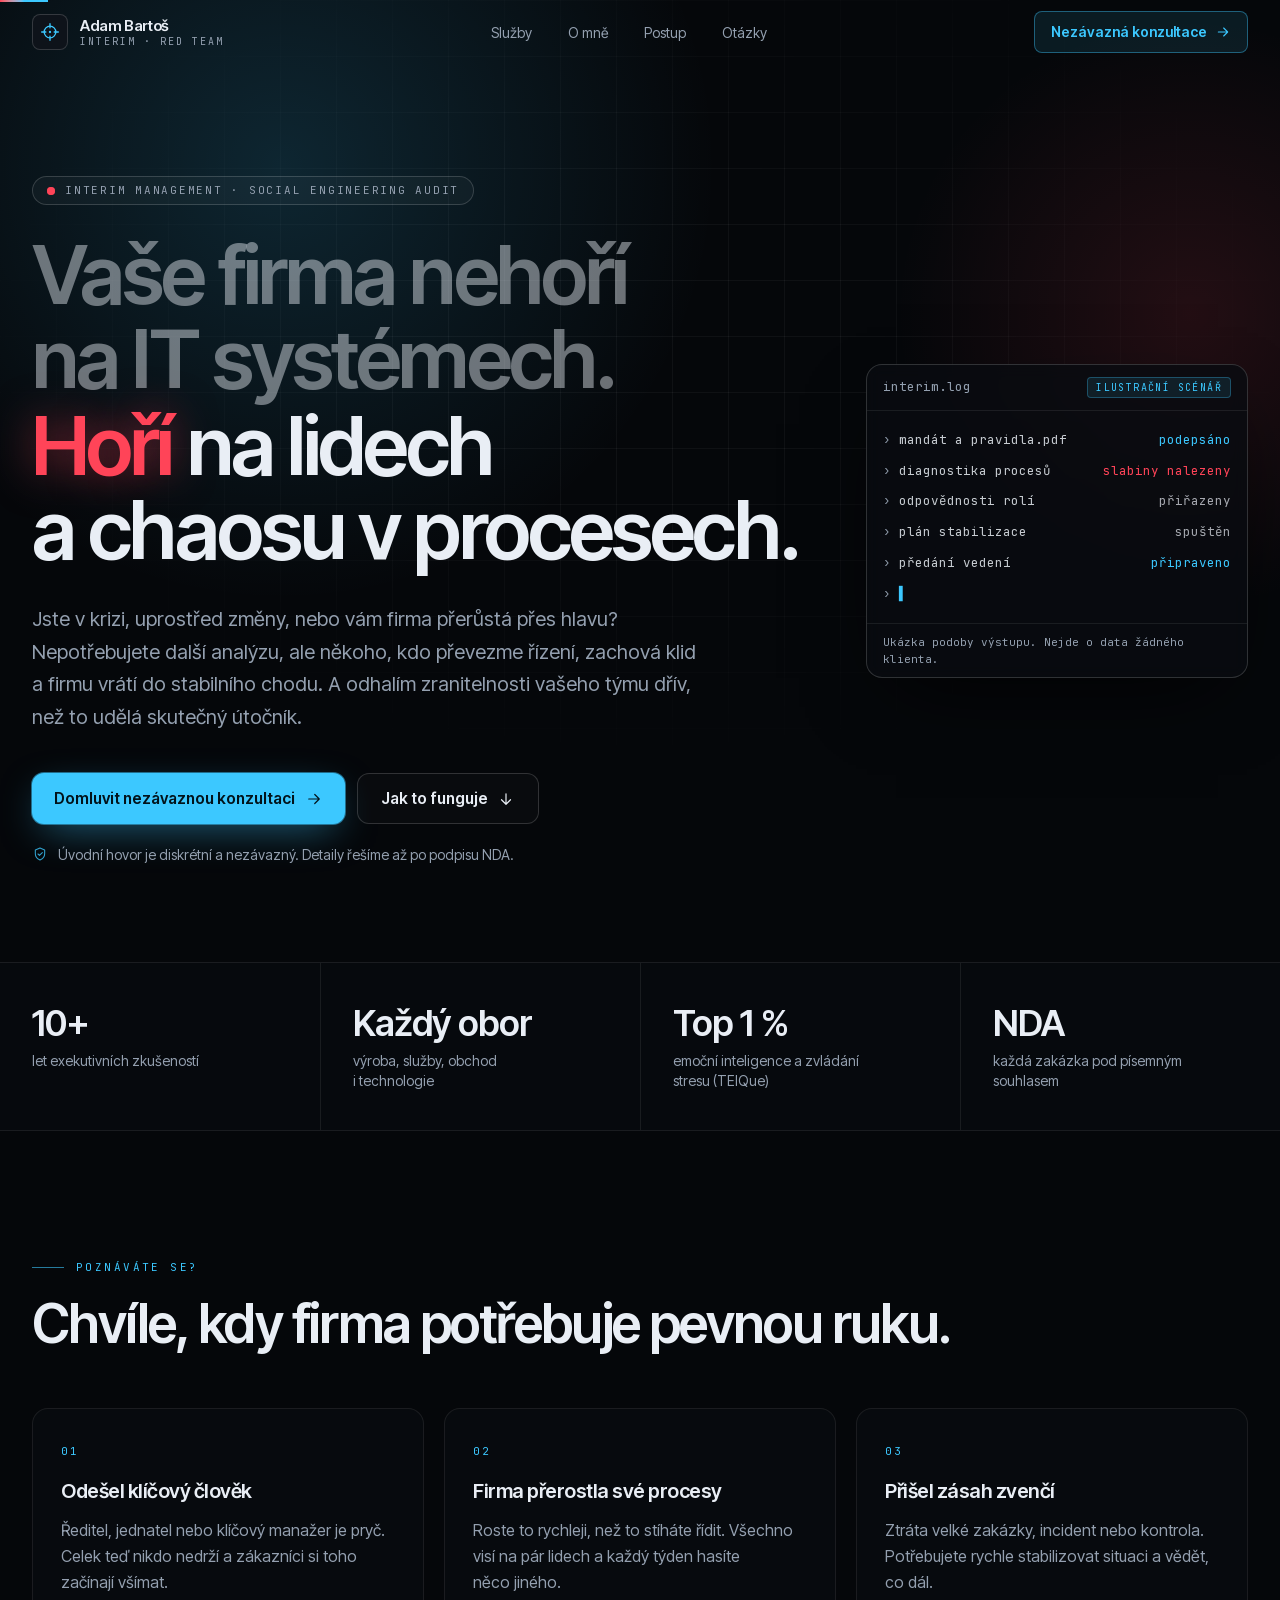
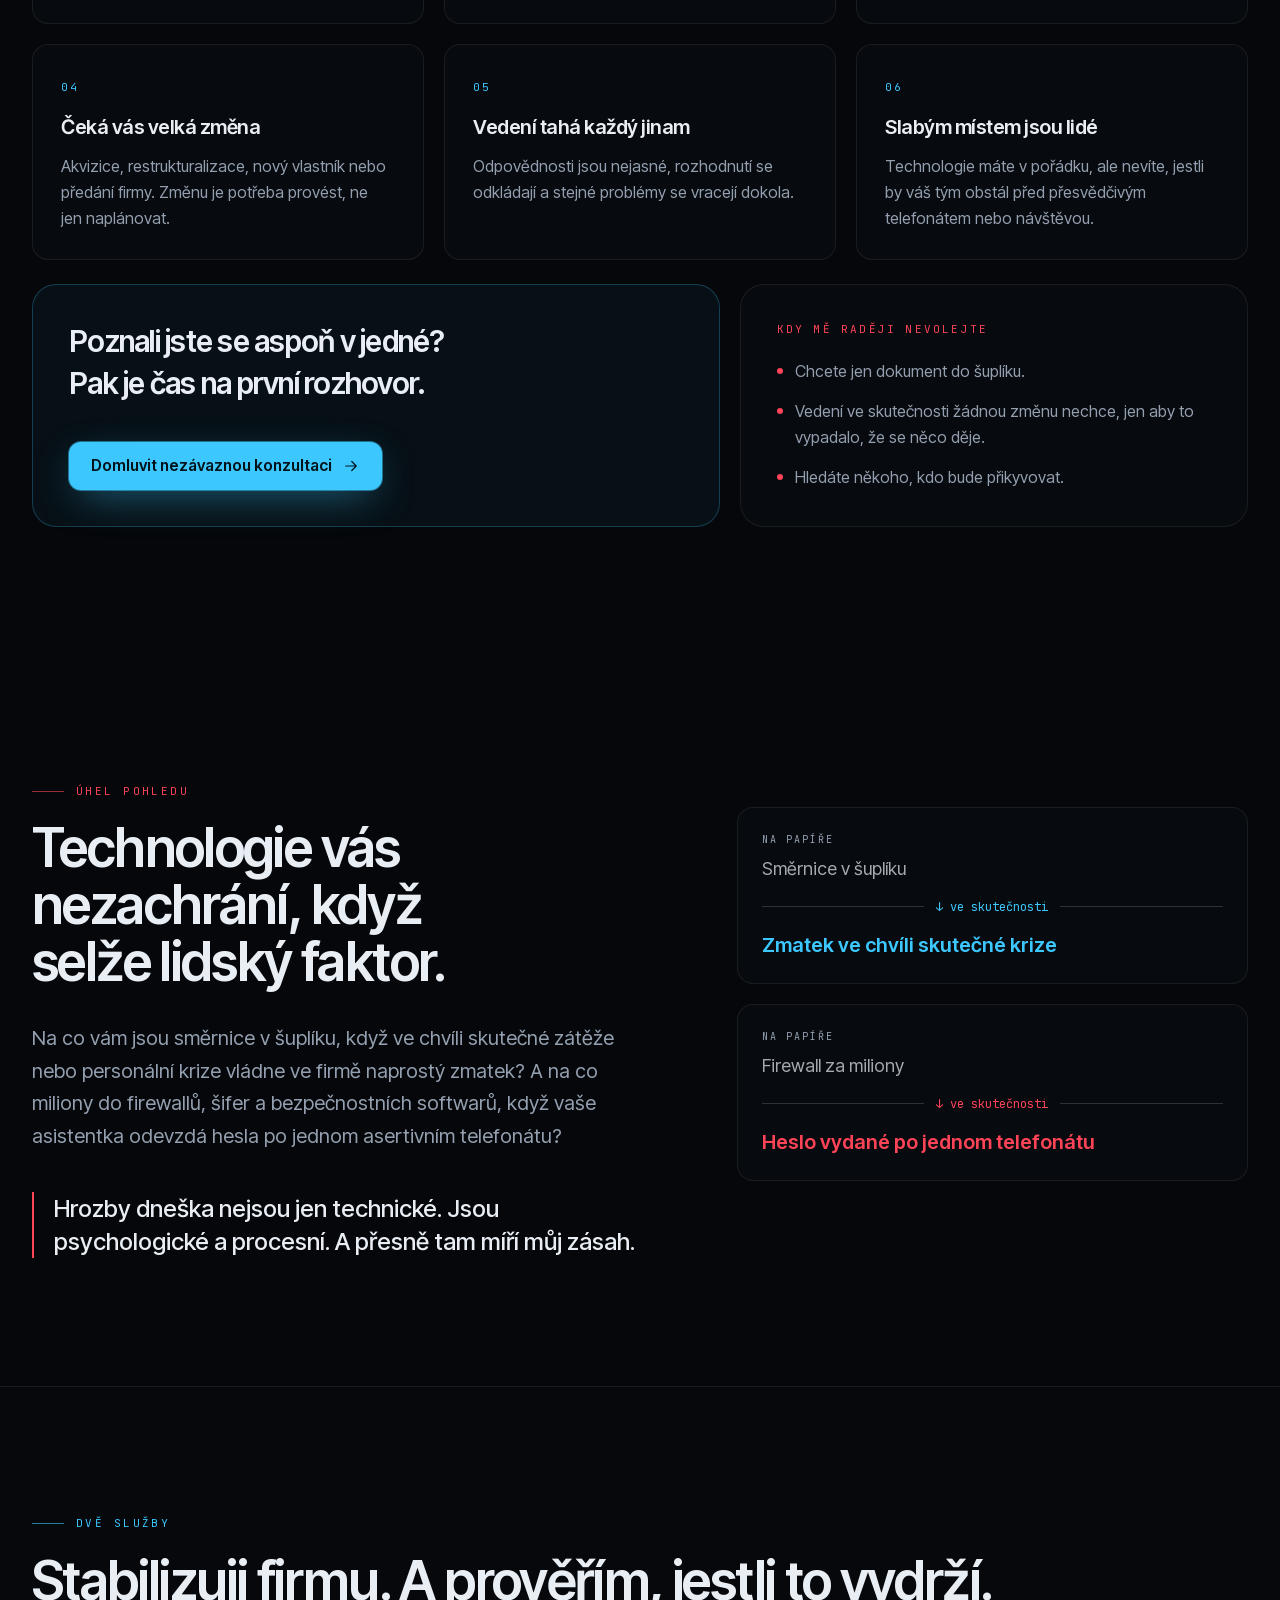
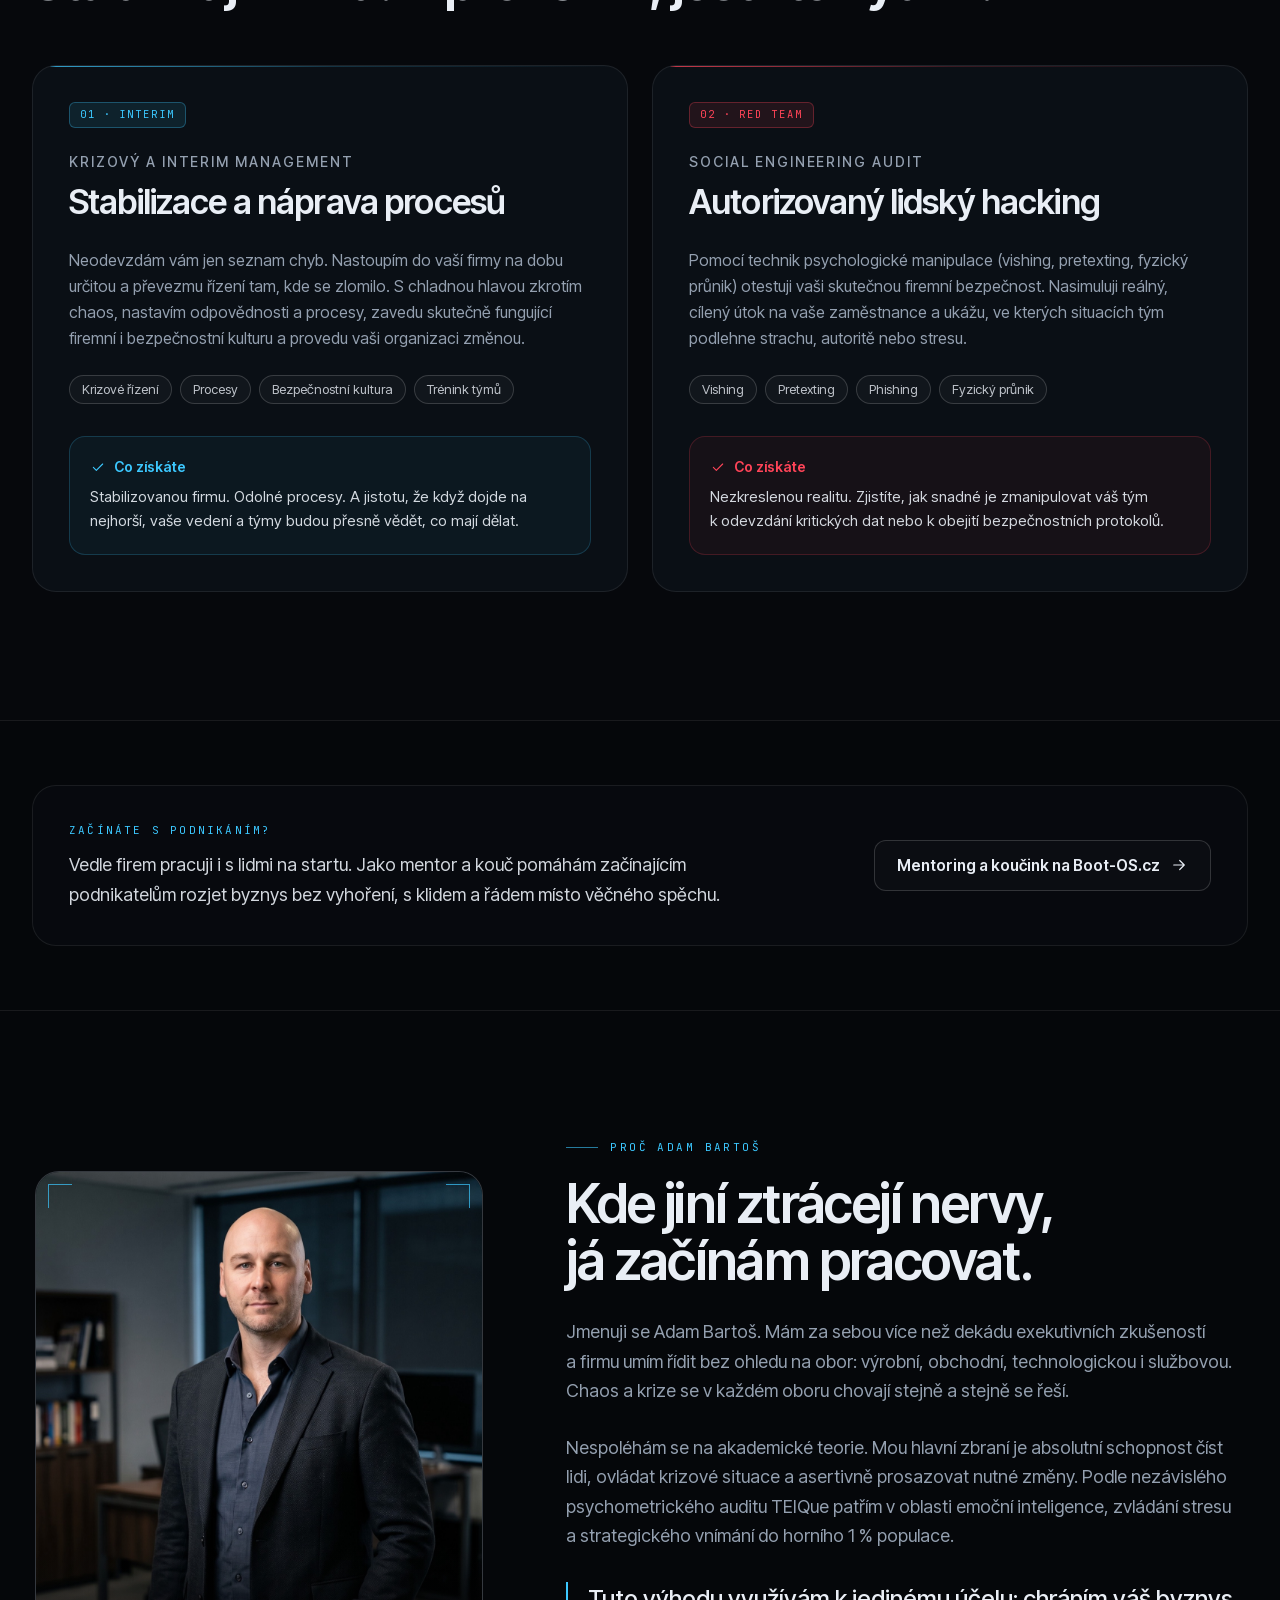
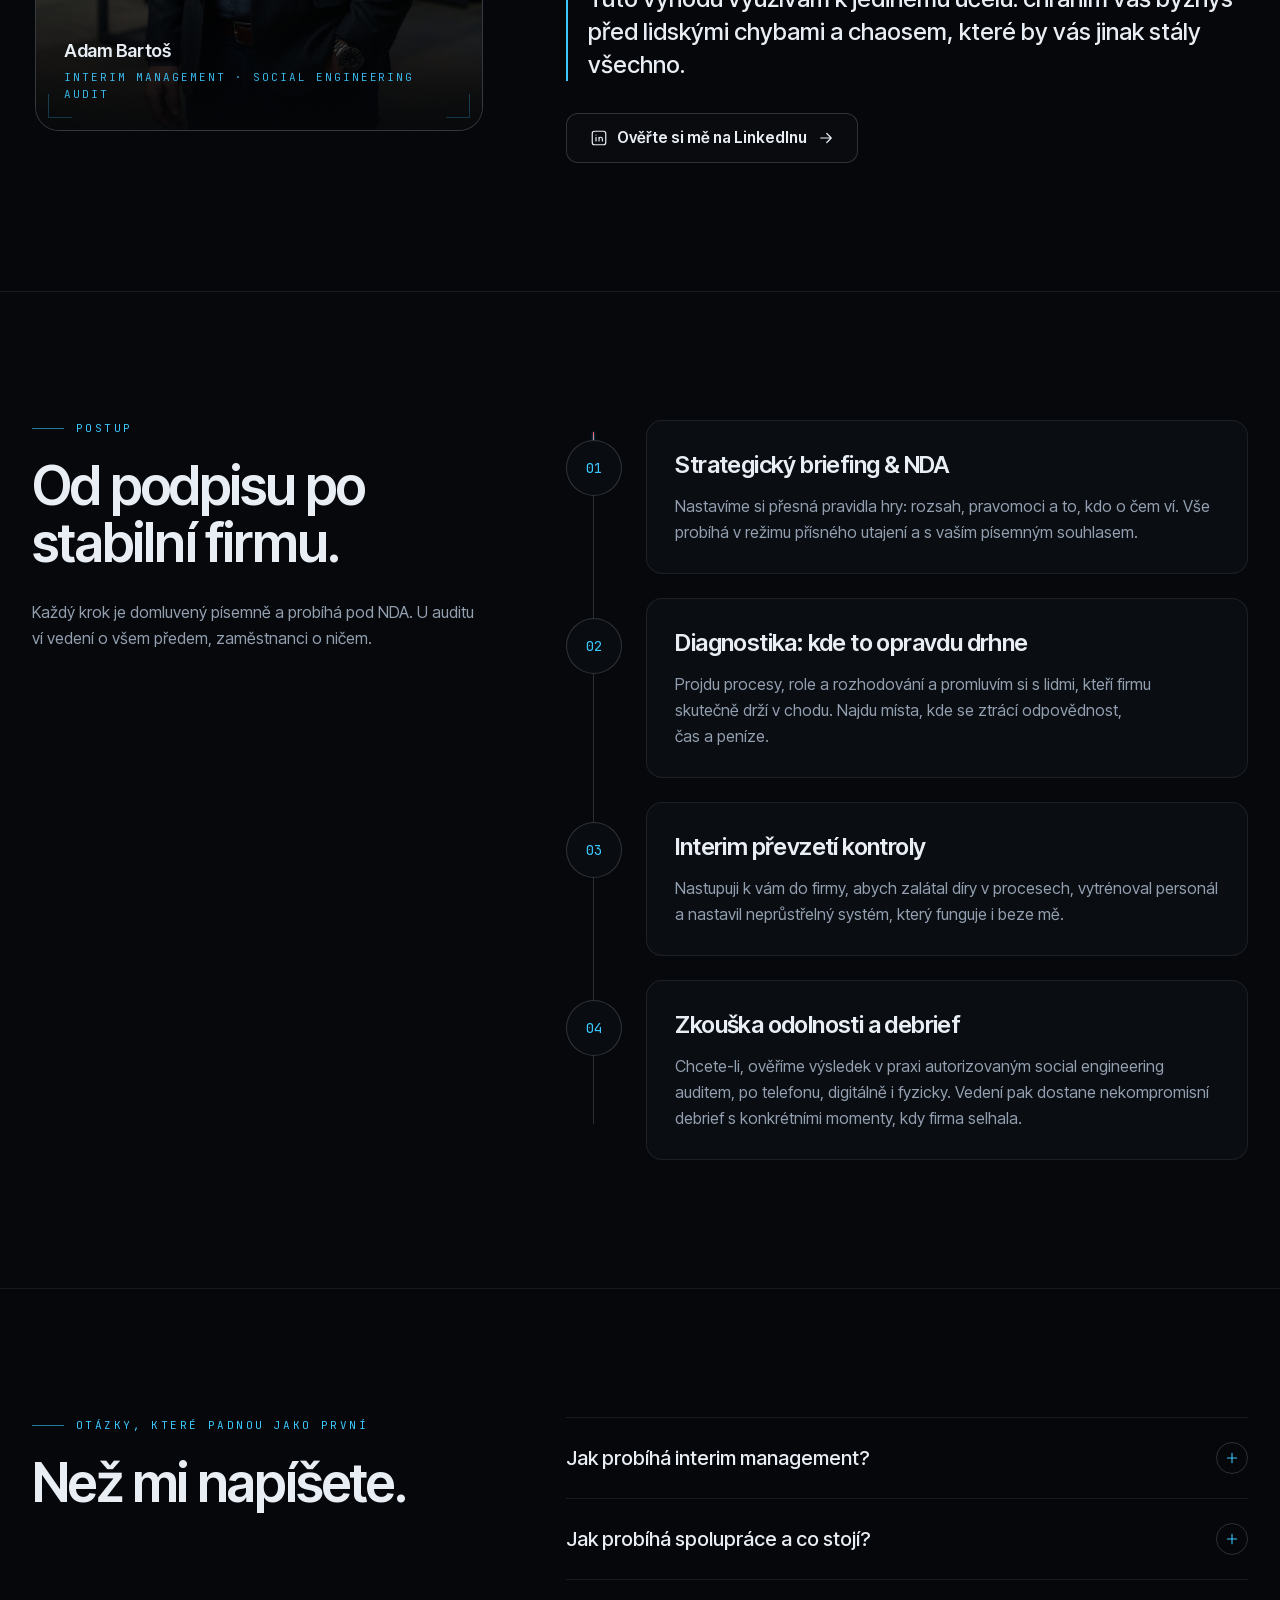
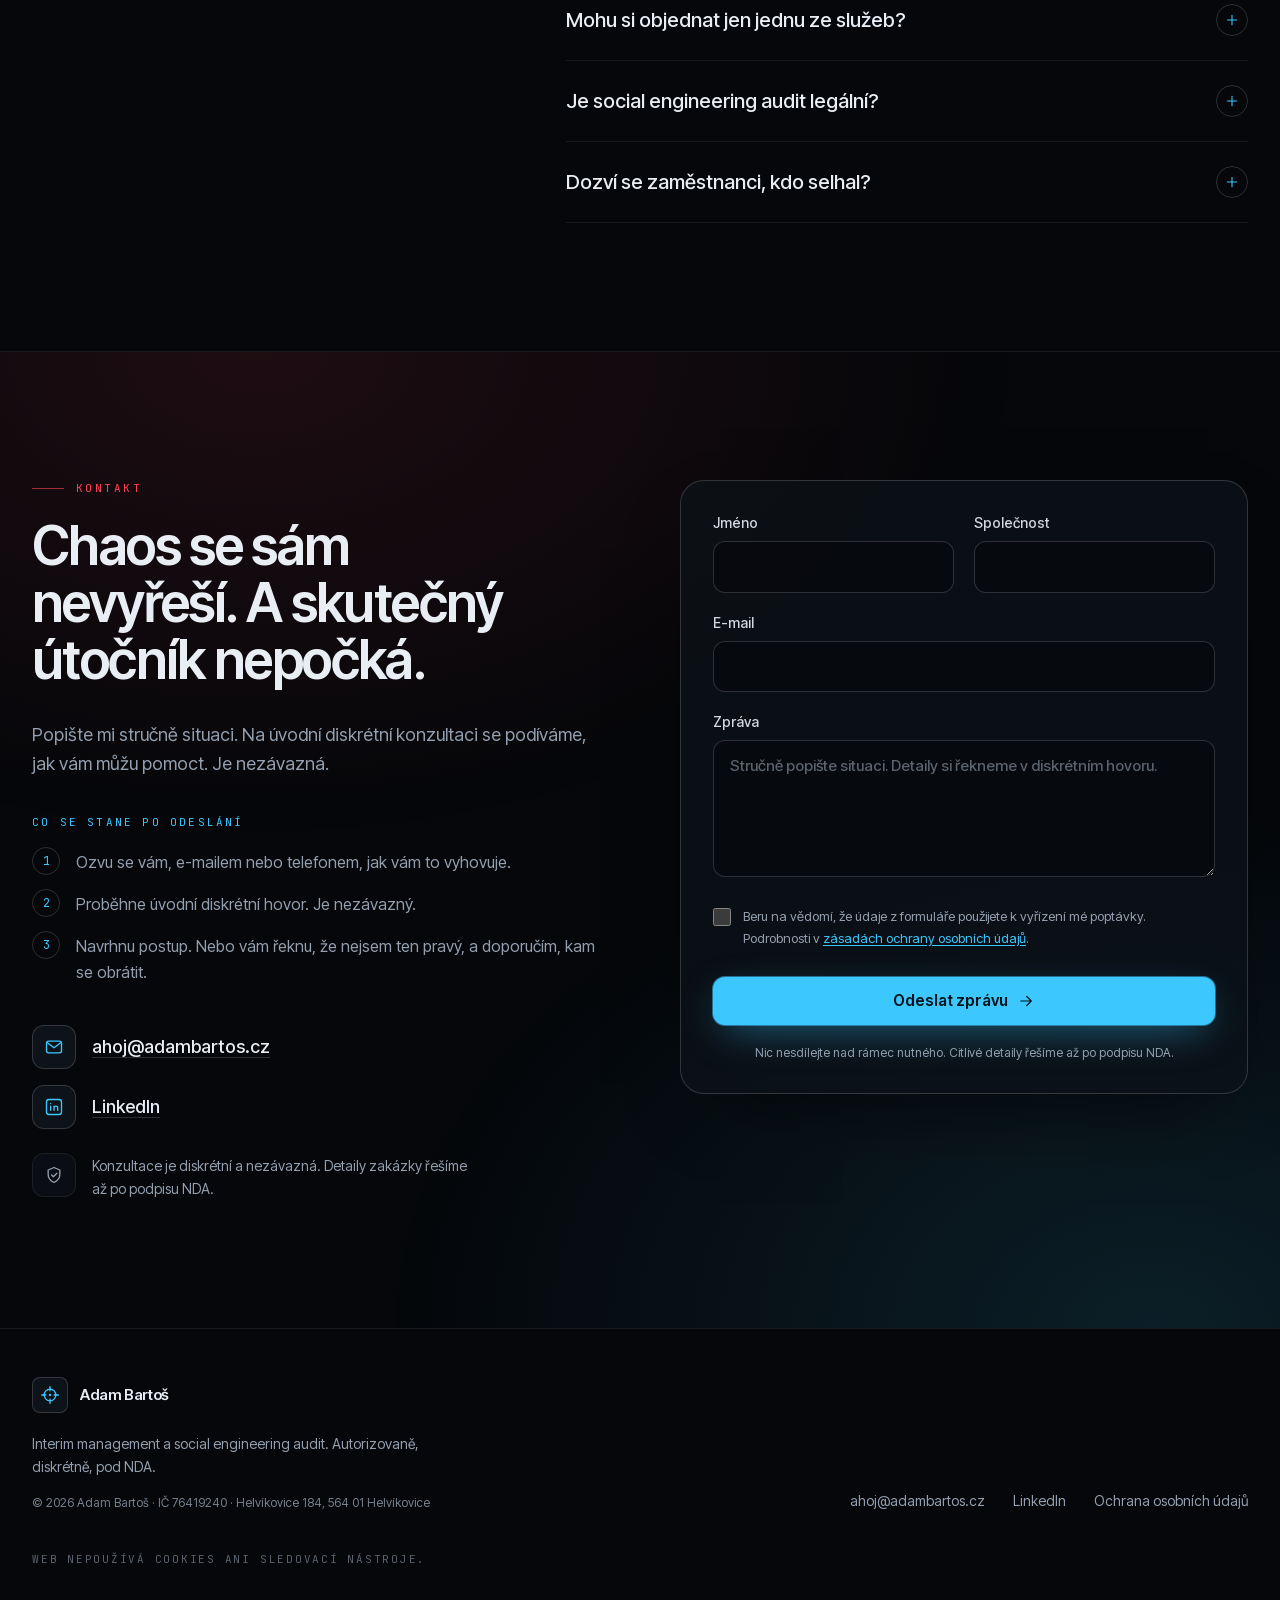
==== commit 31072f3f: "Deploy: interim-first one-pager, sales sections, portrait, LinkedIn, address Static export of adamba" ====
--- a/index.html
+++ b/index.html
@@ -1 +1 @@
-<!DOCTYPE html><html lang="cs" class="J8CYsa_variable _0YYRla_variable"><head><meta charSet="utf-8"/><meta name="viewport" content="width=device-width, initial-scale=1"/><link rel="preload" href="/_next/static/media/4a0b7dd978568ff2-s.p.3fofz6dws3mg0.woff2" as="font" crossorigin="" type="font/woff2"/><link rel="preload" href="/_next/static/media/53897e768d329f66-s.p.3t6q91iet4nsy.woff2" as="font" crossorigin="" type="font/woff2"/><link rel="preload" href="/_next/static/media/954d21e04331b2ae-s.p.0vfdmo25voy_0.woff2" as="font" crossorigin="" type="font/woff2"/><link rel="preload" href="/_next/static/media/f44e0976e40b7eea-s.p.1e3bxj0ebt1gg.woff2" as="font" crossorigin="" type="font/woff2"/><link rel="stylesheet" href="/_next/static/chunks/3x4ucdatmdgi-.css" data-precedence="next"/><link rel="preload" as="script" fetchPriority="low" href="/_next/static/chunks/1pcw6gskne7pf.js"/><script src="/_next/static/chunks/1wnov70f88xjy.js" async=""></script><script src="/_next/static/chunks/092r-mewpaf3q.js" async=""></script><script src="/_next/static/chunks/0c98xzjfks9hq.js" async=""></script><script src="/_next/static/chunks/turbopack-2u1d16houkiyo.js" async=""></script><script src="/_next/static/chunks/31kqw6ndv7-wl.js" async=""></script><script src="/_next/static/chunks/3zyihjr1-s6hd.js" async=""></script><script src="/_next/static/chunks/3mvul7ns_wwr6.js" async=""></script><script src="/_next/static/chunks/3c-2db6nzf1be.js" async=""></script><meta name="next-size-adjust" content=""/><meta name="theme-color" content="#05070a"/><meta name="color-scheme" content="dark"/><title>Adam Bartoš | Social engineering audit a interim management</title><meta name="description" content="Autorizovaný red teaming proti lidskému faktoru (vishing, pretexting, fyzický průnik) a interim management, který zalátá díry v procesech. Diskrétně, pod NDA."/><meta name="application-name" content="Adam Bartoš"/><link rel="author" href="https://adambartos.cz"/><meta name="author" content="Adam Bartoš"/><meta name="robots" content="index, follow"/><link rel="canonical" href="https://adambartos.cz/"/><meta property="og:title" content="Adam Bartoš | Social engineering audit a interim management"/><meta property="og:description" content="Autorizovaný red teaming proti lidskému faktoru (vishing, pretexting, fyzický průnik) a interim management, který zalátá díry v procesech. Diskrétně, pod NDA."/><meta property="og:url" content="https://adambartos.cz/"/><meta property="og:site_name" content="Adam Bartoš"/><meta property="og:locale" content="cs_CZ"/><meta property="og:image" content="https://adambartos.cz/og.png"/><meta property="og:image:width" content="1200"/><meta property="og:image:height" content="630"/><meta property="og:image:alt" content="Adam Bartoš | Social engineering audit a interim management"/><meta property="og:type" content="website"/><meta name="twitter:card" content="summary_large_image"/><meta name="twitter:title" content="Adam Bartoš | Social engineering audit a interim management"/><meta name="twitter:description" content="Autorizovaný red teaming proti lidskému faktoru (vishing, pretexting, fyzický průnik) a interim management, který zalátá díry v procesech. Diskrétně, pod NDA."/><meta name="twitter:image" content="https://adambartos.cz/og.png"/><link rel="icon" href="/favicon.ico?favicon.0xnnucgoh3ojl.ico" sizes="48x48" type="image/x-icon"/><link rel="icon" href="/icon.svg?icon.0t8mmv2vxkd1v.svg" sizes="any" type="image/svg+xml"/><link rel="apple-touch-icon" href="/apple-icon.png?apple-icon.3vr4imb4ni09h.png" sizes="180x180" type="image/png"/><noscript><style>[data-reveal]{opacity:1!important;transform:none!important}</style></noscript><script src="/_next/static/chunks/0cz1d0mv5g_q7.js" noModule=""></script></head><body><div hidden=""><!--$--><!--/$--></div><a href="#obsah" class="sr-only focus:not-sr-only focus:fixed focus:left-4 focus:top-4 focus:z-[70] focus:rounded-lg focus:bg-neon focus:px-4 focus:py-2 focus:font-semibold focus:text-ink-950">Přeskočit na obsah</a><div aria-hidden="true" class="fixed inset-x-0 top-0 z-[60] h-[2px] origin-left bg-gradient-to-r from-alert via-neon to-neon" style="transform:scaleX(0)"></div><script type="application/ld+json">{"@context":"https://schema.org","@graph":[{"@type":"Person","@id":"https://adambartos.cz/#adam","name":"Adam Bartoš","url":"https://adambartos.cz","email":"ahoj@adambartos.cz","jobTitle":"Social engineering auditor a interim manažer"},{"@type":"ProfessionalService","@id":"https://adambartos.cz/#sluzba","name":"Adam Bartoš: social engineering audit a interim management","url":"https://adambartos.cz","email":"ahoj@adambartos.cz","areaServed":{"@type":"Country","name":"Česko"},"provider":{"@id":"https://adambartos.cz/#adam"},"serviceType":["Social engineering audit","Red teaming","Interim management","Krizové řízení"]}]}</script><header class="fixed inset-x-0 top-0 z-50 border-b transition-colors duration-300 border-transparent bg-transparent"><nav aria-label="Hlavní navigace" class="mx-auto flex h-16 max-w-7xl items-center justify-between px-5 sm:px-8"><a class="group flex items-center gap-3" aria-label="Adam Bartoš, na začátek stránky" href="/#top"><span class="grid size-9 place-items-center rounded-lg border border-line-strong bg-ink-800 text-neon transition-colors group-hover:border-neon/50"><svg width="20" height="20" viewBox="0 0 24 24" fill="none" stroke="currentColor" stroke-width="1.6" stroke-linecap="round" stroke-linejoin="round" aria-hidden="true" focusable="false" class="size-5"><circle cx="12" cy="12" r="7"></circle><path d="M12 2v5M12 17v5M2 12h5M17 12h5"></path><circle cx="12" cy="12" r="1.4" fill="currentColor" stroke="none"></circle></svg></span><span class="flex flex-col leading-none"><span class="text-[15px] font-semibold tracking-tight">Adam Bartoš</span><span class="mt-1 font-mono text-[10px] uppercase tracking-[0.2em] text-muted">red team · interim</span></span></a><ul class="hidden items-center gap-9 md:flex"><li><a href="/#sluzby" class="text-sm text-muted transition-colors hover:text-fg">Služby</a></li><li><a href="/#o-mne" class="text-sm text-muted transition-colors hover:text-fg">O mně</a></li><li><a href="/#proces" class="text-sm text-muted transition-colors hover:text-fg">Postup</a></li><li><a href="/#faq" class="text-sm text-muted transition-colors hover:text-fg">Otázky</a></li></ul><a class="hidden items-center gap-2 rounded-lg border border-neon/40 bg-neon/10 px-4 py-2.5 text-sm font-semibold text-neon transition-colors hover:bg-neon/20 md:inline-flex" href="/#kontakt">Nezávazná konzultace<svg width="20" height="20" viewBox="0 0 24 24" fill="none" stroke="currentColor" stroke-width="1.6" stroke-linecap="round" stroke-linejoin="round" aria-hidden="true" focusable="false" class="size-4"><path d="M5 12h14M13 6l6 6-6 6"></path></svg></a><button type="button" class="grid size-10 place-items-center rounded-lg border border-line-strong text-fg md:hidden" aria-expanded="false" aria-controls="mobilni-menu" aria-label="Otevřít menu"><svg width="20" height="20" viewBox="0 0 24 24" fill="none" stroke="currentColor" stroke-width="1.6" stroke-linecap="round" stroke-linejoin="round" aria-hidden="true" focusable="false"><path d="M4 8h16M4 16h16"></path></svg></button></nav></header><main id="obsah"><section id="top" class="relative isolate overflow-hidden pb-16 pt-32 sm:pt-40 lg:pb-24 lg:pt-44"><div aria-hidden="true" class="pointer-events-none absolute inset-0 -z-10" style="opacity:1;transform:none"><div class="bg-grid absolute inset-0"></div><div class="animate-drift absolute -left-[12%] -top-[28%] h-[68vmax] w-[68vmax] bg-[radial-gradient(closest-side,rgba(60,200,255,0.16),transparent)]"></div><div class="animate-drift absolute -right-[16%] top-[2%] h-[46vmax] w-[46vmax] bg-[radial-gradient(closest-side,rgba(255,68,88,0.12),transparent)]" style="animation-delay:-9s;animation-direction:alternate-reverse"></div></div><div class="mx-auto grid max-w-7xl gap-14 px-5 sm:px-8 lg:grid-cols-[minmax(0,1.35fr)_minmax(0,0.65fr)] lg:items-center lg:gap-10"><div><p class="rise inline-flex items-center gap-2.5 rounded-full border border-line-strong bg-white/[0.03] px-3.5 py-1.5 font-mono text-[11px] uppercase tracking-[0.16em] text-muted" style="--d:0s"><span class="relative flex size-2"><span class="absolute inline-flex size-full rounded-full bg-alert opacity-70 motion-safe:animate-ping"></span><span class="relative inline-flex size-2 rounded-full bg-alert"></span></span>Social engineering audit · Interim management</p><h1 class="mt-7 text-balance text-[clamp(2.35rem,6.4vw,5.5rem)] font-semibold leading-[1.02] tracking-[-0.035em]"><span class="rise block text-fg/45" style="--d:0.1s">Vaše firma nehoří na IT systémech.</span><span class="rise mt-1 block" style="--d:0.25s"><span class="animate-flicker text-alert [text-shadow:0_0_42px_rgba(255,68,88,0.5)]">Hoří</span> <!-- -->na lidech a chaosu v procesech.</span></h1><p class="rise mt-8 max-w-2xl text-pretty text-lg leading-relaxed text-muted sm:text-xl" style="--d:0.45s">Odhalím kritické zranitelnosti vašeho týmu dříve, než to udělá skutečný útočník. A jako interim manažer nastavím procesy tak, aby vaše firma ustála jakoukoliv krizi.</p><div class="rise mt-10 flex flex-col gap-3 sm:flex-row" style="--d:0.6s"><a href="#kontakt" class="btn btn-primary">Chci otestovat naši odolnost<svg width="20" height="20" viewBox="0 0 24 24" fill="none" stroke="currentColor" stroke-width="1.6" stroke-linecap="round" stroke-linejoin="round" aria-hidden="true" focusable="false" class="size-[18px]"><path d="M5 12h14M13 6l6 6-6 6"></path></svg></a><a href="#proces" class="btn btn-ghost">Jak to funguje<svg width="20" height="20" viewBox="0 0 24 24" fill="none" stroke="currentColor" stroke-width="1.6" stroke-linecap="round" stroke-linejoin="round" aria-hidden="true" focusable="false" class="size-[18px]"><path d="M12 5v14M6 13l6 6 6-6"></path></svg></a></div></div><div class="rise relative overflow-hidden rounded-2xl border border-line-strong bg-ink-900/80 font-mono text-[12.5px] shadow-[0_30px_80px_-30px_rgba(0,0,0,0.9)] backdrop-blur" style="--d:0.7s" aria-label="Ilustrační ukázka záznamu z testu"><div class="flex items-center justify-between border-b border-line px-4 py-3"><span class="text-muted">engagement.log</span><span class="rounded border border-alert/30 bg-alert/10 px-2 py-0.5 text-[10px] uppercase tracking-[0.14em] text-alert">ilustrační scénář</span></div><ul class="space-y-3 px-4 py-5"><li class="rise flex items-baseline justify-between gap-4" style="--d:1s"><span class="min-w-0 break-words text-fg/85"><span class="mr-2 text-muted">›</span>pravidla_hry.pdf</span><span class="shrink-0 text-neon">podepsáno</span></li><li class="rise flex items-baseline justify-between gap-4" style="--d:1.4s"><span class="min-w-0 break-words text-fg/85"><span class="mr-2 text-muted">›</span>pretext: „IT podpora“</span><span class="shrink-0 text-fg/70">hovor 1/3</span></li><li class="rise flex items-baseline justify-between gap-4" style="--d:1.8s"><span class="min-w-0 break-words text-fg/85"><span class="mr-2 text-muted">›</span>vishing → recepce</span><span class="shrink-0 text-alert">heslo vydáno</span></li><li class="rise flex items-baseline justify-between gap-4" style="--d:2.2s"><span class="min-w-0 break-words text-fg/85"><span class="mr-2 text-muted">›</span>fyzický vstup</span><span class="shrink-0 text-alert">dveře otevřeny</span></li><li class="rise flex items-baseline justify-between gap-4" style="--d:2.6s"><span class="min-w-0 break-words text-fg/85"><span class="mr-2 text-muted">›</span>debrief pro vedení</span><span class="shrink-0 text-neon">připraven</span></li><li class="rise text-neon" style="--d:3s"><span class="mr-2 text-muted">›</span><span class="animate-blink">▍</span></li></ul><p class="border-t border-line px-4 py-2.5 text-[11px] text-muted">Ukázka podoby výstupu. Nejde o data žádného klienta.</p></div></div></section><section aria-label="Klíčová fakta" class="border-y border-line bg-ink-900/50"><dl class="mx-auto grid max-w-7xl grid-cols-2 lg:grid-cols-4"><div data-reveal="true" class="px-5 py-8 sm:px-8 sm:py-10   " style="opacity:0;transform:translateY(16px)"><dt class="text-3xl font-semibold tracking-tight text-fg sm:text-4xl">10+</dt><dd class="mt-2 max-w-[18ch] text-sm leading-snug text-muted sm:max-w-[24ch]">let exekutivních zkušeností</dd></div><div data-reveal="true" class="px-5 py-8 sm:px-8 sm:py-10 border-l border-line  lg:border-l lg:border-line" style="opacity:0;transform:translateY(16px)"><dt class="text-3xl font-semibold tracking-tight text-fg sm:text-4xl">Top 1 %</dt><dd class="mt-2 max-w-[18ch] text-sm leading-snug text-muted sm:max-w-[24ch]">emoční inteligence a zvládání stresu (TEIQue)</dd></div><div data-reveal="true" class="px-5 py-8 sm:px-8 sm:py-10  border-t border-line lg:border-t-0 lg:border-l lg:border-line" style="opacity:0;transform:translateY(16px)"><dt class="text-3xl font-semibold tracking-tight text-fg sm:text-4xl">NDA</dt><dd class="mt-2 max-w-[18ch] text-sm leading-snug text-muted sm:max-w-[24ch]">každá zakázka pod písemným souhlasem</dd></div><div data-reveal="true" class="px-5 py-8 sm:px-8 sm:py-10 border-l border-line border-t border-line lg:border-t-0 lg:border-l lg:border-line" style="opacity:0;transform:translateY(16px)"><dt class="text-3xl font-semibold tracking-tight text-fg sm:text-4xl">3 vektory</dt><dd class="mt-2 max-w-[18ch] text-sm leading-snug text-muted sm:max-w-[24ch]">telefon, digitální svět, fyzický prostor</dd></div></dl></section><section id="problem" class="relative py-24 sm:py-32"><div class="mx-auto grid max-w-7xl gap-14 px-5 sm:px-8 lg:grid-cols-[1.1fr_0.9fr] lg:gap-20"><div><div data-reveal="true" style="opacity:0;transform:translateY(26px)"><div class=""><p class="flex items-center gap-3 font-mono text-[11px] uppercase tracking-[0.22em] text-alert"><span aria-hidden="true" class="h-px w-8 bg-alert/60"></span>Úhel pohledu</p><h2 class="mt-5 text-balance text-[clamp(1.9rem,4.2vw,3.4rem)] font-semibold leading-[1.06] tracking-[-0.03em]">Technologie vás nezachrání, když selže lidský faktor.</h2></div></div><div data-reveal="true" style="opacity:0;transform:translateY(26px)"><p class="mt-8 max-w-2xl text-pretty text-lg leading-relaxed text-muted sm:text-xl">Investujete miliony do firewallů, šifer a bezpečnostních softwarů. Ale na co vám to je, když vaše asistentka odevzdá hesla po jednom asertivním telefonátu? Na co jsou vám směrnice v šuplíku, když ve chvíli skutečné zátěže nebo personální krize vládne ve firmě naprostý zmatek?</p></div><div data-reveal="true" style="opacity:0;transform:translateY(26px)"><p class="mt-10 max-w-2xl border-l-2 border-alert pl-5 text-xl font-medium leading-snug text-fg sm:text-2xl">Hrozby dneška nejsou jen technické. Jsou psychologické a procesní. A přesně tam míří můj zásah.</p></div></div><div class="flex flex-col gap-5 lg:pt-6"><div data-reveal="true" style="opacity:0;transform:translateX(24px)"><div class="rounded-2xl border border-line bg-ink-900/70 p-6"><p class="font-mono text-[10px] uppercase tracking-[0.2em] text-muted">Na papíře</p><p class="mt-2 text-lg text-fg/70">Firewall za miliony</p><div aria-hidden="true" class="my-4 flex items-center gap-3"><span class="h-px flex-1 bg-line-strong"></span><span class="font-mono text-xs text-alert">↓ ve skutečnosti</span><span class="h-px flex-1 bg-line-strong"></span></div><p class="text-xl font-semibold text-alert">Heslo vydané po jednom telefonátu</p></div></div><div data-reveal="true" style="opacity:0;transform:translateX(24px)"><div class="rounded-2xl border border-line bg-ink-900/70 p-6"><p class="font-mono text-[10px] uppercase tracking-[0.2em] text-muted">Na papíře</p><p class="mt-2 text-lg text-fg/70">Směrnice v šuplíku</p><div aria-hidden="true" class="my-4 flex items-center gap-3"><span class="h-px flex-1 bg-line-strong"></span><span class="font-mono text-xs text-neon">↓ ve skutečnosti</span><span class="h-px flex-1 bg-line-strong"></span></div><p class="text-xl font-semibold text-neon">Zmatek ve chvíli skutečné krize</p></div></div></div></div></section><section id="sluzby" class="relative border-t border-line bg-ink-900/40 py-24 sm:py-32"><div class="mx-auto max-w-7xl px-5 sm:px-8"><div data-reveal="true" style="opacity:0;transform:translateY(26px)"><div class=""><p class="flex items-center gap-3 font-mono text-[11px] uppercase tracking-[0.22em] text-neon"><span aria-hidden="true" class="h-px w-8 bg-neon/60"></span>Dvojitý úder</p><h2 class="mt-5 text-balance text-[clamp(1.9rem,4.2vw,3.4rem)] font-semibold leading-[1.06] tracking-[-0.03em]">Nejdřív najdu slabinu. Pak ji zalepím.</h2></div></div><div class="mt-14 grid gap-6 lg:grid-cols-2"><div data-reveal="true" class="h-full" style="opacity:0;transform:translateY(26px)"><div class="spotlight flex h-full flex-col overflow-hidden rounded-3xl border border-line bg-ink-800/70 p-7 transition-colors sm:p-9 hover:border-alert/40" style="--spot:rgba(255, 68, 88, 0.15)"><div aria-hidden="true" class="absolute inset-x-0 top-0 h-px bg-gradient-to-r from-alert/80 via-alert/20 to-transparent"></div><p class="inline-flex w-fit rounded-md border px-2.5 py-1 font-mono text-[10.5px] uppercase tracking-[0.18em] border-alert/30 bg-alert/10 text-alert">01 · RED TEAM</p><h3 class="mt-6 text-sm font-medium uppercase tracking-[0.14em] text-muted">Social Engineering Audit</h3><p class="mt-2 text-balance text-3xl font-semibold leading-tight tracking-tight sm:text-[2.15rem]">Autorizovaný lidský hacking</p><p class="mt-6 text-pretty leading-relaxed text-muted">Pomocí pokročilých technik psychologické manipulace (vishing, pretexting, fyzický průnik) otestuji vaši skutečnou firemní bezpečnost. Nasimuluji reálný, cílený útok na vaše zaměstnance a odhalím, kdo podlehne strachu, autoritě nebo stresu.</p><ul class="mt-6 flex flex-wrap gap-2" aria-label="Oblasti"><li class="rounded-full border border-line-strong bg-white/[0.03] px-3 py-1 text-[13px] text-fg/80">Vishing</li><li class="rounded-full border border-line-strong bg-white/[0.03] px-3 py-1 text-[13px] text-fg/80">Pretexting</li><li class="rounded-full border border-line-strong bg-white/[0.03] px-3 py-1 text-[13px] text-fg/80">Phishing</li><li class="rounded-full border border-line-strong bg-white/[0.03] px-3 py-1 text-[13px] text-fg/80">Fyzický průnik</li></ul><div class="mt-auto pt-8"><div class="rounded-2xl border p-5 border-alert/20 bg-alert/[0.05]"><p class="flex items-center gap-2 text-sm font-semibold text-alert"><svg width="20" height="20" viewBox="0 0 24 24" fill="none" stroke="currentColor" stroke-width="1.6" stroke-linecap="round" stroke-linejoin="round" aria-hidden="true" focusable="false" class="size-4"><path d="m5 12.5 4.5 4.5L19 7.5"></path></svg>Co získáte</p><p class="mt-2 text-pretty text-[15px] leading-relaxed text-fg/90">Nezkreslenou realitu. Zjistíte, jak snadné je zmanipulovat váš tým k odevzdání kritických dat nebo k obejití bezpečnostních protokolů.</p></div></div></div></div><div data-reveal="true" class="h-full" style="opacity:0;transform:translateY(26px)"><div class="spotlight flex h-full flex-col overflow-hidden rounded-3xl border border-line bg-ink-800/70 p-7 transition-colors sm:p-9 hover:border-neon/40" style="--spot:rgba(60, 200, 255, 0.15)"><div aria-hidden="true" class="absolute inset-x-0 top-0 h-px bg-gradient-to-r from-neon/80 via-neon/20 to-transparent"></div><p class="inline-flex w-fit rounded-md border px-2.5 py-1 font-mono text-[10.5px] uppercase tracking-[0.18em] border-neon/30 bg-neon/10 text-neon">02 · INTERIM</p><h3 class="mt-6 text-sm font-medium uppercase tracking-[0.14em] text-muted">Krizový a Interim Management</h3><p class="mt-2 text-balance text-3xl font-semibold leading-tight tracking-tight sm:text-[2.15rem]">Náprava procesů a stabilizace</p><p class="mt-6 text-pretty leading-relaxed text-muted">Neodevzdám vám jen report chyb. Vstoupím do vaší firmy a jako interim manažer problém vyřeším. S chladnou hlavou zkrotím chaos, zavedu skutečně fungující bezpečnostní a firemní kulturu a provedu vaši organizaci změnou.</p><ul class="mt-6 flex flex-wrap gap-2" aria-label="Oblasti"><li class="rounded-full border border-line-strong bg-white/[0.03] px-3 py-1 text-[13px] text-fg/80">Krizové řízení</li><li class="rounded-full border border-line-strong bg-white/[0.03] px-3 py-1 text-[13px] text-fg/80">Procesy</li><li class="rounded-full border border-line-strong bg-white/[0.03] px-3 py-1 text-[13px] text-fg/80">Bezpečnostní kultura</li><li class="rounded-full border border-line-strong bg-white/[0.03] px-3 py-1 text-[13px] text-fg/80">Trénink týmů</li></ul><div class="mt-auto pt-8"><div class="rounded-2xl border p-5 border-neon/20 bg-neon/[0.05]"><p class="flex items-center gap-2 text-sm font-semibold text-neon"><svg width="20" height="20" viewBox="0 0 24 24" fill="none" stroke="currentColor" stroke-width="1.6" stroke-linecap="round" stroke-linejoin="round" aria-hidden="true" focusable="false" class="size-4"><path d="m5 12.5 4.5 4.5L19 7.5"></path></svg>Co získáte</p><p class="mt-2 text-pretty text-[15px] leading-relaxed text-fg/90">Stabilizovanou firmu. Odolné procesy. A jistotu, že když dojde na nejhorší, vaše vedení a týmy budou přesně vědět, co mají dělat.</p></div></div></div></div></div></div></section><section id="o-mne" class="relative border-t border-line py-24 sm:py-32"><div class="mx-auto grid max-w-7xl items-center gap-14 px-5 sm:px-8 lg:grid-cols-[0.8fr_1.2fr] lg:gap-20"><div data-reveal="true" style="opacity:0;transform:translateY(26px)"><div class="relative mx-auto aspect-[4/5] w-full max-w-md overflow-hidden rounded-3xl border border-line-strong bg-ink-800"><div class="absolute inset-0 grid place-items-center bg-[radial-gradient(ellipse_at_30%_20%,rgba(60,200,255,0.18),transparent_60%),radial-gradient(ellipse_at_80%_90%,rgba(255,68,88,0.14),transparent_55%)]"><div class="text-center"><svg width="20" height="20" viewBox="0 0 24 24" fill="none" stroke="currentColor" stroke-width="1.6" stroke-linecap="round" stroke-linejoin="round" aria-hidden="true" focusable="false" class="mx-auto size-10 text-neon/80"><circle cx="12" cy="12" r="7"></circle><path d="M12 2v5M12 17v5M2 12h5M17 12h5"></path><circle cx="12" cy="12" r="1.4" fill="currentColor" stroke="none"></circle></svg><p class="mt-4 text-7xl font-semibold tracking-tighter text-fg/90">AB</p><p class="mt-3 font-mono text-[11px] uppercase tracking-[0.22em] text-muted">red team · interim</p></div></div><span aria-hidden="true" class="absolute size-6 border-neon/70 left-3 top-3 border-l border-t"></span><span aria-hidden="true" class="absolute size-6 border-neon/70 right-3 top-3 border-r border-t"></span><span aria-hidden="true" class="absolute size-6 border-neon/70 bottom-3 left-3 border-b border-l"></span><span aria-hidden="true" class="absolute size-6 border-neon/70 bottom-3 right-3 border-b border-r"></span><div aria-hidden="true" class="pointer-events-none absolute inset-x-0 bottom-0 h-1/3 bg-gradient-to-t from-ink-950/70 to-transparent"></div></div></div><div><div data-reveal="true" style="opacity:0;transform:translateY(26px)"><div class=""><p class="flex items-center gap-3 font-mono text-[11px] uppercase tracking-[0.22em] text-neon"><span aria-hidden="true" class="h-px w-8 bg-neon/60"></span>Proč Adam Bartoš</p><h2 class="mt-5 text-balance text-[clamp(1.9rem,4.2vw,3.4rem)] font-semibold leading-[1.06] tracking-[-0.03em]">Kde jiní ztrácejí nervy, já začínám pracovat.</h2></div></div><div data-reveal="true" style="opacity:0;transform:translateY(26px)"><p class="mt-7 max-w-2xl text-pretty text-lg leading-relaxed text-muted">Jmenuji se Adam Bartoš. Mám za sebou více než dekádu exekutivních zkušeností, od krizového řízení ve zdravotnictví až po architekturu komplexních IT softwarových platforem.</p></div><div data-reveal="true" style="opacity:0;transform:translateY(26px)"><p class="mt-7 max-w-2xl text-pretty text-lg leading-relaxed text-muted">Nespoléhám se na akademické teorie. Mou hlavní zbraní je absolutní schopnost číst lidi, ovládat krizové situace a asertivně prosazovat nutné změny. Podle nezávislého psychometrického auditu TEIQue patřím v oblasti emoční inteligence, zvládání stresu a strategického vnímání do horního 1 % populace.</p></div><div data-reveal="true" style="opacity:0;transform:translateY(26px)"><p class="mt-8 max-w-2xl border-l-2 border-neon pl-5 text-xl font-medium leading-snug text-fg sm:text-2xl">Tuto výhodu využívám k jedinému účelu: chráním váš byznys před lidskými chybami a chaosem, které by vás jinak stály všechno.</p></div></div></div></section><section id="proces" class="relative border-t border-line bg-ink-900/40 py-24 sm:py-32"><div class="mx-auto grid max-w-7xl gap-14 px-5 sm:px-8 lg:grid-cols-[0.8fr_1.2fr] lg:gap-20"><div class="lg:sticky lg:top-28 lg:self-start"><div data-reveal="true" style="opacity:0;transform:translateY(26px)"><div class=""><p class="flex items-center gap-3 font-mono text-[11px] uppercase tracking-[0.22em] text-neon"><span aria-hidden="true" class="h-px w-8 bg-neon/60"></span>Postup</p><h2 class="mt-5 text-balance text-[clamp(1.9rem,4.2vw,3.4rem)] font-semibold leading-[1.06] tracking-[-0.03em]">Od podpisu po stabilní firmu.</h2></div></div><div data-reveal="true" style="opacity:0;transform:translateY(26px)"><p class="mt-7 max-w-md text-pretty leading-relaxed text-muted">Vedení ví o všem předem, zaměstnanci o ničem. Každý krok je domluvený písemně a probíhá pod NDA.</p></div></div><ol class="relative space-y-6 pl-14 sm:pl-20"><span aria-hidden="true" class="absolute bottom-3 left-[19px] top-3 w-px bg-line-strong sm:left-[27px]"></span><span aria-hidden="true" class="absolute bottom-3 left-[19px] top-3 w-px origin-top bg-gradient-to-b from-alert via-neon to-neon shadow-[0_0_12px_rgba(60,200,255,0.8)] sm:left-[27px]" style="transform:scaleY(0)"></span><li class="relative"><span aria-hidden="true" class="absolute -left-14 top-5 grid size-10 place-items-center rounded-full border border-line-strong bg-ink-900 font-mono text-xs text-neon sm:-left-20 sm:size-14 sm:text-sm">01</span><div data-reveal="true" style="opacity:0;transform:translateY(20px)"><div class="rounded-2xl border border-line bg-ink-800/60 p-6 transition-colors hover:border-line-strong sm:p-7"><h3 class="text-xl font-semibold tracking-tight sm:text-2xl">Strategický briefing &amp; NDA</h3><p class="mt-3 max-w-2xl text-pretty leading-relaxed text-muted">Nastavíme si přesná pravidla hry (Rules of Engagement). Vše probíhá v režimu přísného utajení a s vaším písemným souhlasem.</p></div></div></li><li class="relative"><span aria-hidden="true" class="absolute -left-14 top-5 grid size-10 place-items-center rounded-full border border-line-strong bg-ink-900 font-mono text-xs text-neon sm:-left-20 sm:size-14 sm:text-sm">02</span><div data-reveal="true" style="opacity:0;transform:translateY(20px)"><div class="rounded-2xl border border-line bg-ink-800/60 p-6 transition-colors hover:border-line-strong sm:p-7"><h3 class="text-xl font-semibold tracking-tight sm:text-2xl">Penetrační test (simulovaný útok)</h3><p class="mt-3 max-w-2xl text-pretty leading-relaxed text-muted">Cíleně zaútočím na vaše zranitelná místa – po telefonu, digitálně i fyzicky. Bez varování zaměstnanců.</p></div></div></li><li class="relative"><span aria-hidden="true" class="absolute -left-14 top-5 grid size-10 place-items-center rounded-full border border-line-strong bg-ink-900 font-mono text-xs text-neon sm:-left-20 sm:size-14 sm:text-sm">03</span><div data-reveal="true" style="opacity:0;transform:translateY(20px)"><div class="rounded-2xl border border-line bg-ink-800/60 p-6 transition-colors hover:border-line-strong sm:p-7"><h3 class="text-xl font-semibold tracking-tight sm:text-2xl">Executive Debrief (tvrdá realita)</h3><p class="mt-3 max-w-2xl text-pretty leading-relaxed text-muted">Předložím představenstvu nekompromisní data. Ukážu vám přesně ty momenty, kdy vaše firma selhala.</p></div></div></li><li class="relative"><span aria-hidden="true" class="absolute -left-14 top-5 grid size-10 place-items-center rounded-full border border-line-strong bg-ink-900 font-mono text-xs text-neon sm:-left-20 sm:size-14 sm:text-sm">04</span><div data-reveal="true" style="opacity:0;transform:translateY(20px)"><div class="rounded-2xl border border-line bg-ink-800/60 p-6 transition-colors hover:border-line-strong sm:p-7"><h3 class="text-xl font-semibold tracking-tight sm:text-2xl">Interim převzetí kontroly</h3><p class="mt-3 max-w-2xl text-pretty leading-relaxed text-muted">Nastupuji k vám do firmy, abych zalátal díry v procesech, vytrénoval personál a nastavil neprůstřelný systém.</p></div></div></li></ol></div></section><section id="faq" class="relative border-t border-line py-24 sm:py-32"><div class="mx-auto grid max-w-7xl gap-12 px-5 sm:px-8 lg:grid-cols-[0.8fr_1.2fr] lg:gap-20"><div data-reveal="true" style="opacity:0;transform:translateY(26px)"><div class=""><p class="flex items-center gap-3 font-mono text-[11px] uppercase tracking-[0.22em] text-neon"><span aria-hidden="true" class="h-px w-8 bg-neon/60"></span>Otázky, které padnou jako první</p><h2 class="mt-5 text-balance text-[clamp(1.9rem,4.2vw,3.4rem)] font-semibold leading-[1.06] tracking-[-0.03em]">Než mi napíšete.</h2></div></div><div class="divide-y divide-line border-y border-line"><div data-reveal="true" style="opacity:0;transform:translateY(14px)"><details class="group py-1"><summary class="flex items-center justify-between gap-6 py-5 text-left text-lg font-medium sm:text-xl">Je to legální?<span class="faq-plus grid size-8 shrink-0 place-items-center rounded-full border border-line-strong text-neon transition-transform duration-300"><svg width="20" height="20" viewBox="0 0 24 24" fill="none" stroke="currentColor" stroke-width="1.6" stroke-linecap="round" stroke-linejoin="round" aria-hidden="true" focusable="false" class="size-4"><path d="M12 5v14M5 12h14"></path></svg></span></summary><p class="max-w-2xl pb-6 pr-12 text-pretty leading-relaxed text-muted">Ano. Každý test začíná písemným souhlasem vedení a dohodnutými pravidly hry (Rules of Engagement): co je v rozsahu, co ne, kdo o testu ví a kdy se test okamžitě zastavuje. Bez podpisu neprovádím nic.</p></details></div><div data-reveal="true" style="opacity:0;transform:translateY(14px)"><details class="group py-1"><summary class="flex items-center justify-between gap-6 py-5 text-left text-lg font-medium sm:text-xl">Dozví se zaměstnanci, kdo selhal?<span class="faq-plus grid size-8 shrink-0 place-items-center rounded-full border border-line-strong text-neon transition-transform duration-300"><svg width="20" height="20" viewBox="0 0 24 24" fill="none" stroke="currentColor" stroke-width="1.6" stroke-linecap="round" stroke-linejoin="round" aria-hidden="true" focusable="false" class="size-4"><path d="M12 5v14M5 12h14"></path></svg></span></summary><p class="max-w-2xl pb-6 pr-12 text-pretty leading-relaxed text-muted">Cílem není hledat viníky, ale slabá místa v procesech. Jak se s výsledky pracuje a kdo je uvidí, domluvíme předem v briefingu.</p></details></div><div data-reveal="true" style="opacity:0;transform:translateY(14px)"><details class="group py-1"><summary class="flex items-center justify-between gap-6 py-5 text-left text-lg font-medium sm:text-xl">Mohu si objednat jen audit, bez interim managementu?<span class="faq-plus grid size-8 shrink-0 place-items-center rounded-full border border-line-strong text-neon transition-transform duration-300"><svg width="20" height="20" viewBox="0 0 24 24" fill="none" stroke="currentColor" stroke-width="1.6" stroke-linecap="round" stroke-linejoin="round" aria-hidden="true" focusable="false" class="size-4"><path d="M12 5v14M5 12h14"></path></svg></span></summary><p class="max-w-2xl pb-6 pr-12 text-pretty leading-relaxed text-muted">Ano. Audit i interim fungují samostatně. Dává ale smysl je spojit: audit ukáže, kde firma selhává, a interim management ty slabiny skutečně opraví.</p></details></div><div data-reveal="true" style="opacity:0;transform:translateY(14px)"><details class="group py-1"><summary class="flex items-center justify-between gap-6 py-5 text-left text-lg font-medium sm:text-xl">Jak probíhá spolupráce a co stojí?<span class="faq-plus grid size-8 shrink-0 place-items-center rounded-full border border-line-strong text-neon transition-transform duration-300"><svg width="20" height="20" viewBox="0 0 24 24" fill="none" stroke="currentColor" stroke-width="1.6" stroke-linecap="round" stroke-linejoin="round" aria-hidden="true" focusable="false" class="size-4"><path d="M12 5v14M5 12h14"></path></svg></span></summary><p class="max-w-2xl pb-6 pr-12 text-pretty leading-relaxed text-muted">Rozsah i cena závisí na velikosti firmy a hloubce testu. Na úvodní diskrétní konzultaci se podíváme na vaši situaci a navrhnu konkrétní postup. Konzultace je nezávazná.</p></details></div></div></div></section><section id="kontakt" class="relative isolate overflow-hidden border-t border-line py-24 sm:py-32"><div aria-hidden="true" class="pointer-events-none absolute inset-0 -z-10 bg-[radial-gradient(ellipse_60%_50%_at_20%_0%,rgba(255,68,88,0.10),transparent),radial-gradient(ellipse_60%_55%_at_90%_100%,rgba(60,200,255,0.12),transparent)]"></div><div class="mx-auto grid max-w-7xl gap-14 px-5 sm:px-8 lg:grid-cols-[1fr_1fr] lg:gap-20"><div><div data-reveal="true" style="opacity:0;transform:translateY(26px)"><div class=""><p class="flex items-center gap-3 font-mono text-[11px] uppercase tracking-[0.22em] text-alert"><span aria-hidden="true" class="h-px w-8 bg-alert/60"></span>Kontakt</p><h2 class="mt-5 text-balance text-[clamp(1.9rem,4.2vw,3.4rem)] font-semibold leading-[1.06] tracking-[-0.03em]">Vaše zranitelnost nepočká. Skutečný útočník už možná testuje vaši recepci.</h2></div></div><div data-reveal="true" style="opacity:0;transform:translateY(26px)"><p class="mt-8 max-w-xl text-pretty text-lg leading-relaxed text-muted">Pojďme se bavit o tom, jak odolná je vaše firma ve skutečnosti. Zarezervujte si nezávaznou úvodní, diskrétní konzultaci.</p></div><div data-reveal="true" style="opacity:0;transform:translateY(26px)"><ul class="mt-10 space-y-4"><li><a href="mailto:ahoj@adambartos.cz" class="group inline-flex items-center gap-4 text-lg font-medium"><span class="grid size-11 place-items-center rounded-xl border border-line-strong bg-ink-800 text-neon transition-colors group-hover:border-neon/50"><svg width="20" height="20" viewBox="0 0 24 24" fill="none" stroke="currentColor" stroke-width="1.6" stroke-linecap="round" stroke-linejoin="round" aria-hidden="true" focusable="false" class="size-5"><rect x="3" y="5" width="18" height="14" rx="2.5"></rect><path d="m4 7 8 6 8-6"></path></svg></span><span class="underline decoration-line-strong underline-offset-4 transition-colors group-hover:decoration-neon">ahoj@adambartos.cz</span></a></li><li class="flex items-start gap-4 pt-2 text-sm leading-relaxed text-muted"><span class="grid size-11 shrink-0 place-items-center rounded-xl border border-line bg-ink-800/60 text-muted"><svg width="20" height="20" viewBox="0 0 24 24" fill="none" stroke="currentColor" stroke-width="1.6" stroke-linecap="round" stroke-linejoin="round" aria-hidden="true" focusable="false" class="size-5"><path d="M12 3 5 6v5.5c0 4.2 2.8 7.6 7 9.5 4.2-1.9 7-5.3 7-9.5V6l-7-3Z"></path><path d="m9 12 2.2 2.2L15.5 10"></path></svg></span><span class="max-w-sm pt-0.5">Konzultace je diskrétní a nezávazná. Detaily zakázky řešíme až po podpisu NDA.</span></li></ul></div></div><div data-reveal="true" style="opacity:0;transform:translateY(26px)"><form class="rounded-3xl border border-line-strong bg-ink-800/70 p-6 shadow-[0_30px_80px_-40px_rgba(0,0,0,0.9)] sm:p-8" action="/kontakt.php" method="post"><div class="grid gap-5 sm:grid-cols-2"><label class="block text-sm font-medium text-fg/90">Jméno<input type="text" required="" maxLength="100" autoComplete="name" class="mt-2 w-full rounded-xl border border-line-strong bg-ink-950/60 px-4 py-3.5 text-[15px] text-fg placeholder:text-muted/60 transition-colors focus:border-neon/60 focus:outline-none focus:ring-2 focus:ring-neon/20" name="name"/></label><label class="block text-sm font-medium text-fg/90">Společnost<input type="text" maxLength="120" autoComplete="organization" class="mt-2 w-full rounded-xl border border-line-strong bg-ink-950/60 px-4 py-3.5 text-[15px] text-fg placeholder:text-muted/60 transition-colors focus:border-neon/60 focus:outline-none focus:ring-2 focus:ring-neon/20" name="company"/></label></div><label class="mt-5 block text-sm font-medium text-fg/90">E-mail<input type="email" required="" maxLength="160" autoComplete="email" inputMode="email" class="mt-2 w-full rounded-xl border border-line-strong bg-ink-950/60 px-4 py-3.5 text-[15px] text-fg placeholder:text-muted/60 transition-colors focus:border-neon/60 focus:outline-none focus:ring-2 focus:ring-neon/20" name="email"/></label><label class="mt-5 block text-sm font-medium text-fg/90">Zpráva<textarea name="message" required="" rows="5" minLength="10" maxLength="4000" placeholder="Stručně popište situaci. Detaily si řekneme v diskrétním hovoru." class="mt-2 w-full rounded-xl border border-line-strong bg-ink-950/60 px-4 py-3.5 text-[15px] text-fg placeholder:text-muted/60 transition-colors focus:border-neon/60 focus:outline-none focus:ring-2 focus:ring-neon/20 resize-y"></textarea></label><div aria-hidden="true" class="absolute -left-[9999px] h-0 w-0 overflow-hidden"><label>Web<input type="text" tabindex="-1" autoComplete="off" name="website"/></label></div><label class="mt-6 flex cursor-pointer items-start gap-3 text-[13px] leading-relaxed text-muted"><input type="checkbox" required="" class="mt-0.5 size-[18px] shrink-0 accent-[var(--color-neon)]" name="consent" value="1"/><span>Beru na vědomí, že údaje z formuláře použijete k vyřízení mé poptávky. Podrobnosti v<!-- --> <a href="/ochrana-osobnich-udaju/" class="text-neon underline underline-offset-2">zásadách ochrany osobních údajů</a>.</span></label><button type="submit" class="btn btn-primary mt-7 w-full disabled:cursor-wait disabled:opacity-70">Odeslat zprávu<svg width="20" height="20" viewBox="0 0 24 24" fill="none" stroke="currentColor" stroke-width="1.6" stroke-linecap="round" stroke-linejoin="round" aria-hidden="true" focusable="false" class="size-[18px]"><path d="M5 12h14M13 6l6 6-6 6"></path></svg></button><p class="mt-5 text-center text-xs text-muted">Nic nesdílejte nad rámec nutného. Citlivé detaily řešíme až po podpisu NDA.</p></form></div></div></section></main><footer class="border-t border-line bg-ink-950 py-12"><div class="mx-auto flex max-w-7xl flex-col gap-8 px-5 sm:px-8 md:flex-row md:items-end md:justify-between"><div><a class="inline-flex items-center gap-3" href="/#top"><span class="grid size-9 place-items-center rounded-lg border border-line-strong bg-ink-800 text-neon"><svg width="20" height="20" viewBox="0 0 24 24" fill="none" stroke="currentColor" stroke-width="1.6" stroke-linecap="round" stroke-linejoin="round" aria-hidden="true" focusable="false" class="size-5"><circle cx="12" cy="12" r="7"></circle><path d="M12 2v5M12 17v5M2 12h5M17 12h5"></path><circle cx="12" cy="12" r="1.4" fill="currentColor" stroke="none"></circle></svg></span><span class="text-[15px] font-semibold tracking-tight">Adam Bartoš</span></a><p class="mt-5 max-w-md text-sm leading-relaxed text-muted">Social engineering audit a interim management. Autorizovaně, diskrétně, pod NDA.</p><p class="mt-4 text-xs text-muted/80">© 2026 Adam Bartoš · IČ 76419240</p></div><ul class="flex flex-wrap items-center gap-x-7 gap-y-3 text-sm text-muted"><li><a href="mailto:ahoj@adambartos.cz" class="transition-colors hover:text-fg">ahoj@adambartos.cz</a></li><li><a href="/ochrana-osobnich-udaju/" class="transition-colors hover:text-fg">Ochrana osobních údajů</a></li></ul></div><p class="mx-auto mt-10 max-w-7xl px-5 font-mono text-[11px] uppercase tracking-[0.16em] text-muted/60 sm:px-8">Web nepoužívá cookies ani sledovací nástroje.</p></footer><!--$--><!--/$--><script id="_R_">(globalThis["TURBOPACK"] || (globalThis["TURBOPACK"] = [])).push({"otherChunks":["static/chunks/1pcw6gskne7pf.js","static/chunks/1wnov70f88xjy.js","static/chunks/092r-mewpaf3q.js","static/chunks/0c98xzjfks9hq.js"],"runtimeModuleIds":[94553]});</script><script src="/_next/static/chunks/1pcw6gskne7pf.js" async=""></script><script>(self.__next_f=self.__next_f||[]).push([0])</script><script>self.__next_f.push([1,"1:\"$Sreact.fragment\"\n3:\"/_next/static/chunks/31kqw6ndv7-wl.js\"\n4:\"/_next/static/chunks/3zyihjr1-s6hd.js\"\n5:I[28739,[\"$3\",\"$4\"],\"Providers\"]\n6:I[80608,[\"$3\",\"$4\"],\"ScrollProgress\"]\n7:I[39756,[\"$3\",\"$4\"],\"default\"]\n8:I[37457,[\"$3\",\"$4\"],\"default\"]\n9:\"/_next/static/chunks/3mvul7ns_wwr6.js\"\na:\"/_next/static/chunks/3c-2db6nzf1be.js\"\nb:I[13293,[\"$3\",\"$4\",\"$9\",\"$a\"],\"Header\"]\nc:I[22016,[\"$3\",\"$4\",\"$9\",\"$a\"],\"\"]\ne:I[51237,[\"$3\",\"$4\",\"$9\",\"$a\"],\"HeroBackdrop\"]\n1d:\"ViewportBoundary\"\n1e:I[97367,[\"$3\",\"$4\"],\"$1d\"]\n20:\"MetadataBoundary\"\n21:I[97367,[\"$3\",\"$4\"],\"$20\"]\n22:\"$Sreact.suspense\"\n24:I[68027,[\"$3\",\"$4\"],\"default\",1]\n:HL[\"/_next/static/chunks/3x4ucdatmdgi-.css\",\"style\"]\n:HL[\"/_next/static/media/4a0b7dd978568ff2-s.p.3fofz6dws3mg0.woff2\",\"font\",{\"crossOrigin\":\"\",\"type\":\"font/woff2\"}]\n:HL[\"/_next/static/media/53897e768d329f66-s.p.3t6q91iet4nsy.woff2\",\"font\",{\"crossOrigin\":\"\",\"type\":\"font/woff2\"}]\n:HL[\"/_next/static/media/954d21e04331b2ae-s.p.0vfdmo25voy_0.woff2\",\"font\",{\"crossOrigin\":\"\",\"type\":\"font/woff2\"}]\n:HL[\"/_next/static/media/f44e0976e40b7eea-s.p.1e3bxj0ebt1gg.woff2\",\"font\",{\"crossOrigin\":\"\",\"type\":\"font/woff2\"}]\n2:[\"$\",\"style\",null,{\"children\":\"[data-reveal]{opacity:1!important;transform:none!important}\"}]\n"])</script><script>self.__next_f.push([1,"d:[[\"children\",{\"s\":\"__PAGE__\",\"h\":512,\"d\":{\"r\":[\"$\",\"$1\",\"c\",{\"children\":[[[\"$\",\"script\",null,{\"type\":\"application/ld+json\",\"dangerouslySetInnerHTML\":{\"__html\":\"{\\\"@context\\\":\\\"https://schema.org\\\",\\\"@graph\\\":[{\\\"@type\\\":\\\"Person\\\",\\\"@id\\\":\\\"https://adambartos.cz/#adam\\\",\\\"name\\\":\\\"Adam Bartoš\\\",\\\"url\\\":\\\"https://adambartos.cz\\\",\\\"email\\\":\\\"ahoj@adambartos.cz\\\",\\\"jobTitle\\\":\\\"Social engineering auditor a interim manažer\\\"},{\\\"@type\\\":\\\"ProfessionalService\\\",\\\"@id\\\":\\\"https://adambartos.cz/#sluzba\\\",\\\"name\\\":\\\"Adam Bartoš: social engineering audit a interim management\\\",\\\"url\\\":\\\"https://adambartos.cz\\\",\\\"email\\\":\\\"ahoj@adambartos.cz\\\",\\\"areaServed\\\":{\\\"@type\\\":\\\"Country\\\",\\\"name\\\":\\\"Česko\\\"},\\\"provider\\\":{\\\"@id\\\":\\\"https://adambartos.cz/#adam\\\"},\\\"serviceType\\\":[\\\"Social engineering audit\\\",\\\"Red teaming\\\",\\\"Interim management\\\",\\\"Krizové řízení\\\"]}]}\"}}],[\"$\",\"$Lb\",null,{}],[\"$\",\"main\",null,{\"id\":\"obsah\",\"children\":[[\"$\",\"section\",null,{\"id\":\"top\",\"className\":\"relative isolate overflow-hidden pb-16 pt-32 sm:pt-40 lg:pb-24 lg:pt-44\",\"children\":[[\"$\",\"$Le\",null,{}],[\"$\",\"div\",null,{\"className\":\"mx-auto grid max-w-7xl gap-14 px-5 sm:px-8 lg:grid-cols-[minmax(0,1.35fr)_minmax(0,0.65fr)] lg:items-center lg:gap-10\",\"children\":[[\"$\",\"div\",null,{\"children\":[[\"$\",\"p\",null,{\"className\":\"rise inline-flex items-center gap-2.5 rounded-full border border-line-strong bg-white/[0.03] px-3.5 py-1.5 font-mono text-[11px] uppercase tracking-[0.16em] text-muted\",\"style\":{\"--d\":\"0s\"},\"children\":[[\"$\",\"span\",null,{\"className\":\"relative flex size-2\",\"children\":[[\"$\",\"span\",null,{\"className\":\"absolute inline-flex size-full rounded-full bg-alert opacity-70 motion-safe:animate-ping\"}],[\"$\",\"span\",null,{\"className\":\"relative inline-flex size-2 rounded-full bg-alert\"}]]}],\"Social engineering audit · Interim management\"]}],[\"$\",\"h1\",null,{\"className\":\"mt-7 text-balance text-[clamp(2.35rem,6.4vw,5.5rem)] font-semibold leading-[1.02] tracking-[-0.035em]\",\"children\":[[\"$\",\"span\",null,{\"className\":\"rise block text-fg/45\",\"style\":{\"--d\":\"0.1s\"},\"children\":\"Vaše firma nehoří na IT systémech.\"}],[\"$\",\"span\",null,{\"className\":\"rise mt-1 block\",\"style\":{\"--d\":\"0.25s\"},\"children\":[[\"$\",\"span\",null,{\"className\":\"animate-flicker text-alert [text-shadow:0_0_42px_rgba(255,68,88,0.5)]\",\"children\":\"Hoří\"}],\" \",\"na lidech a chaosu v procesech.\"]}]]}],\"$Lf\",\"$L10\"]}],\"$L11\"]}]]}],\"$L12\",\"$L13\",\"$L14\",\"$L15\",\"$L16\",\"$L17\",\"$L18\"]}],\"$L19\"],[\"$L1a\",\"$L1b\"],\"$L1c\"]}],\"p\":false,\"v\":null}}]]\n"])</script><script>self.__next_f.push([1,"0:{\"P\":null,\"c\":[\"\",\"\"],\"q\":\"\",\"i\":false,\"t\":{\"t\":{\"s\":\"\",\"h\":528,\"d\":{\"r\":[\"$\",\"$1\",\"c\",{\"children\":[[[\"$\",\"link\",\"0\",{\"rel\":\"stylesheet\",\"href\":\"/_next/static/chunks/3x4ucdatmdgi-.css\",\"precedence\":\"next\",\"crossOrigin\":\"$undefined\",\"nonce\":\"$undefined\"}],[\"$\",\"script\",\"script-0\",{\"src\":\"/_next/static/chunks/31kqw6ndv7-wl.js\",\"async\":true,\"nonce\":\"$undefined\"}],[\"$\",\"script\",\"script-1\",{\"src\":\"/_next/static/chunks/3zyihjr1-s6hd.js\",\"async\":true,\"nonce\":\"$undefined\"}]],[\"$\",\"html\",null,{\"lang\":\"cs\",\"className\":\"J8CYsa_variable _0YYRla_variable\",\"children\":[[\"$\",\"head\",null,{\"children\":[\"$\",\"noscript\",null,{\"children\":\"$2\"}]}],[\"$\",\"body\",null,{\"children\":[[\"$\",\"a\",null,{\"href\":\"#obsah\",\"className\":\"sr-only focus:not-sr-only focus:fixed focus:left-4 focus:top-4 focus:z-[70] focus:rounded-lg focus:bg-neon focus:px-4 focus:py-2 focus:font-semibold focus:text-ink-950\",\"children\":\"Přeskočit na obsah\"}],[\"$\",\"$L5\",null,{\"children\":[[\"$\",\"$L6\",null,{}],[\"$\",\"$L7\",null,{\"parallelRouterKey\":\"children\",\"error\":\"$undefined\",\"errorStyles\":\"$undefined\",\"errorScripts\":\"$undefined\",\"template\":[\"$\",\"$L8\",null,{}],\"templateStyles\":\"$undefined\",\"templateScripts\":\"$undefined\",\"notFound\":[[[\"$\",\"$Lb\",null,{}],[\"$\",\"main\",null,{\"id\":\"obsah\",\"className\":\"relative grid min-h-dvh place-items-center overflow-hidden px-5\",\"children\":[[\"$\",\"div\",null,{\"aria-hidden\":true,\"className\":\"bg-grid absolute inset-0\"}],[\"$\",\"div\",null,{\"className\":\"relative text-center\",\"children\":[[\"$\",\"p\",null,{\"className\":\"font-mono text-sm uppercase tracking-[0.3em] text-alert\",\"children\":\"chyba 404\"}],[\"$\",\"h1\",null,{\"className\":\"mt-5 text-balance text-5xl font-semibold tracking-[-0.03em] sm:text-7xl\",\"children\":\"Tady nic není.\"}],[\"$\",\"p\",null,{\"className\":\"mx-auto mt-6 max-w-md text-pretty text-lg text-muted\",\"children\":\"Stránka neexistuje nebo se přestěhovala. Dobrá zpráva: žádný útočník tu nebyl.\"}],[\"$\",\"$Lc\",null,{\"href\":\"/\",\"className\":\"btn btn-primary mt-10\",\"children\":\"Zpět na úvodní stranu\"}]]}]]}]],[]],\"forbidden\":\"$undefined\",\"unauthorized\":\"$undefined\"}]]}]]}]]}]]}],\"p\":false,\"v\":null},\"c\":\"$Qd\"},\"h\":{\"r\":[\"$\",\"$1\",\"h\",{\"children\":[null,[\"$\",\"$L1e\",null,{\"children\":\"$L1f\"}],[\"$\",\"$L21\",null,{\"children\":[[\"$\",\"div\",null,{\"hidden\":true,\"children\":[\"$\",\"$22\",null,{\"name\":\"Next.Metadata\",\"children\":\"$L23\"}]}],null]}],[\"$\",\"meta\",null,{\"name\":\"next-size-adjust\",\"content\":\"\"}]]}],\"p\":false,\"v\":null}},\"m\":\"$undefined\",\"G\":[\"$24\",[[\"$\",\"link\",\"0\",{\"rel\":\"stylesheet\",\"href\":\"/_next/static/chunks/3x4ucdatmdgi-.css\",\"precedence\":\"next\",\"crossOrigin\":\"$undefined\",\"nonce\":\"$undefined\"}]]],\"S\":true,\"r\":\"$undefined\",\"s\":\"$undefined\",\"a\":\"$undefined\",\"l\":\"$undefined\",\"p\":\"$undefined\",\"d\":\"$undefined\",\"b\":\"imnCDg799gWSIyGVnFbPJ\"}\n"])</script><script>self.__next_f.push([1,"25:I[49675,[\"$3\",\"$4\",\"$9\",\"$a\"],\"Reveal\"]\n26:I[44257,[\"$3\",\"$4\",\"$9\",\"$a\"],\"SpotlightCard\"]\n2c:I[18914,[\"$3\",\"$4\",\"$9\",\"$a\"],\"ProcessTimeline\"]\n2f:I[55944,[\"$3\",\"$4\",\"$9\",\"$a\"],\"ContactForm\"]\n30:I[97367,[\"$3\",\"$4\"],\"OutletBoundary\"]\nf:[\"$\",\"p\",null,{\"className\":\"rise mt-8 max-w-2xl text-pretty text-lg leading-relaxed text-muted sm:text-xl\",\"style\":{\"--d\":\"0.45s\"},\"children\":\"Odhalím kritické zranitelnosti vašeho týmu dříve, než to udělá skutečný útočník. A jako interim manažer nastavím procesy tak, aby vaše firma ustála jakoukoliv krizi.\"}]\n10:[\"$\",\"div\",null,{\"className\":\"rise mt-10 flex flex-col gap-3 sm:flex-row\",\"style\":{\"--d\":\"0.6s\"},\"children\":[[\"$\",\"a\",null,{\"href\":\"#kontakt\",\"className\":\"btn btn-primary\",\"children\":[\"Chci otestovat naši odolnost\",[\"$\",\"svg\",null,{\"width\":20,\"height\":20,\"viewBox\":\"0 0 24 24\",\"fill\":\"none\",\"stroke\":\"currentColor\",\"strokeWidth\":1.6,\"strokeLinecap\":\"round\",\"strokeLinejoin\":\"round\",\"aria-hidden\":true,\"focusable\":false,\"className\":\"size-[18px]\",\"children\":[\"$\",\"path\",null,{\"d\":\"M5 12h14M13 6l6 6-6 6\"}]}]]}],[\"$\",\"a\",null,{\"href\":\"#proces\",\"className\":\"btn btn-ghost\",\"children\":[\"Jak to funguje\",[\"$\",\"svg\",null,{\"width\":20,\"height\":20,\"viewBox\":\"0 0 24 24\",\"fill\":\"none\",\"stroke\":\"currentColor\",\"strokeWidth\":1.6,\"strokeLinecap\":\"round\",\"strokeLinejoin\":\"round\",\"aria-hidden\":true,\"focusable\":false,\"className\":\"size-[18px]\",\"children\":[\"$\",\"path\",null,{\"d\":\"M12 5v14M6 13l6 6 6-6\"}]}]]}]]}]\n"])</script><script>self.__next_f.push([1,"11:[\"$\",\"div\",null,{\"className\":\"rise relative overflow-hidden rounded-2xl border border-line-strong bg-ink-900/80 font-mono text-[12.5px] shadow-[0_30px_80px_-30px_rgba(0,0,0,0.9)] backdrop-blur\",\"style\":{\"--d\":\"0.7s\"},\"aria-label\":\"Ilustrační ukázka záznamu z testu\",\"children\":[[\"$\",\"div\",null,{\"className\":\"flex items-center justify-between border-b border-line px-4 py-3\",\"children\":[[\"$\",\"span\",null,{\"className\":\"text-muted\",\"children\":\"engagement.log\"}],[\"$\",\"span\",null,{\"className\":\"rounded border border-alert/30 bg-alert/10 px-2 py-0.5 text-[10px] uppercase tracking-[0.14em] text-alert\",\"children\":\"ilustrační scénář\"}]]}],[\"$\",\"ul\",null,{\"className\":\"space-y-3 px-4 py-5\",\"children\":[[[\"$\",\"li\",\"pravidla_hry.pdf\",{\"className\":\"rise flex items-baseline justify-between gap-4\",\"style\":{\"--d\":\"1s\"},\"children\":[[\"$\",\"span\",null,{\"className\":\"min-w-0 break-words text-fg/85\",\"children\":[[\"$\",\"span\",null,{\"className\":\"mr-2 text-muted\",\"children\":\"›\"}],\"pravidla_hry.pdf\"]}],[\"$\",\"span\",null,{\"className\":\"shrink-0 text-neon\",\"children\":\"podepsáno\"}]]}],[\"$\",\"li\",\"pretext: „IT podpora“\",{\"className\":\"rise flex items-baseline justify-between gap-4\",\"style\":{\"--d\":\"1.4s\"},\"children\":[[\"$\",\"span\",null,{\"className\":\"min-w-0 break-words text-fg/85\",\"children\":[[\"$\",\"span\",null,{\"className\":\"mr-2 text-muted\",\"children\":\"›\"}],\"pretext: „IT podpora“\"]}],[\"$\",\"span\",null,{\"className\":\"shrink-0 text-fg/70\",\"children\":\"hovor 1/3\"}]]}],[\"$\",\"li\",\"vishing → recepce\",{\"className\":\"rise flex items-baseline justify-between gap-4\",\"style\":{\"--d\":\"1.8s\"},\"children\":[[\"$\",\"span\",null,{\"className\":\"min-w-0 break-words text-fg/85\",\"children\":[[\"$\",\"span\",null,{\"className\":\"mr-2 text-muted\",\"children\":\"›\"}],\"vishing → recepce\"]}],[\"$\",\"span\",null,{\"className\":\"shrink-0 text-alert\",\"children\":\"heslo vydáno\"}]]}],[\"$\",\"li\",\"fyzický vstup\",{\"className\":\"rise flex items-baseline justify-between gap-4\",\"style\":{\"--d\":\"2.2s\"},\"children\":[[\"$\",\"span\",null,{\"className\":\"min-w-0 break-words text-fg/85\",\"children\":[[\"$\",\"span\",null,{\"className\":\"mr-2 text-muted\",\"children\":\"›\"}],\"fyzický vstup\"]}],[\"$\",\"span\",null,{\"className\":\"shrink-0 text-alert\",\"children\":\"dveře otevřeny\"}]]}],[\"$\",\"li\",\"debrief pro vedení\",{\"className\":\"rise flex items-baseline justify-between gap-4\",\"style\":{\"--d\":\"2.6s\"},\"children\":[[\"$\",\"span\",null,{\"className\":\"min-w-0 break-words text-fg/85\",\"children\":[[\"$\",\"span\",null,{\"className\":\"mr-2 text-muted\",\"children\":\"›\"}],\"debrief pro vedení\"]}],[\"$\",\"span\",null,{\"className\":\"shrink-0 text-neon\",\"children\":\"připraven\"}]]}]],[\"$\",\"li\",null,{\"className\":\"rise text-neon\",\"style\":{\"--d\":\"3s\"},\"children\":[[\"$\",\"span\",null,{\"className\":\"mr-2 text-muted\",\"children\":\"›\"}],[\"$\",\"span\",null,{\"className\":\"animate-blink\",\"children\":\"▍\"}]]}]]}],[\"$\",\"p\",null,{\"className\":\"border-t border-line px-4 py-2.5 text-[11px] text-muted\",\"children\":\"Ukázka podoby výstupu. Nejde o data žádného klienta.\"}]]}]\n"])</script><script>self.__next_f.push([1,"12:[\"$\",\"section\",null,{\"aria-label\":\"Klíčová fakta\",\"className\":\"border-y border-line bg-ink-900/50\",\"children\":[\"$\",\"dl\",null,{\"className\":\"mx-auto grid max-w-7xl grid-cols-2 lg:grid-cols-4\",\"children\":[[\"$\",\"$L25\",\"10+\",{\"delay\":0,\"y\":16,\"className\":\"px-5 py-8 sm:px-8 sm:py-10   \",\"children\":[[\"$\",\"dt\",null,{\"className\":\"text-3xl font-semibold tracking-tight text-fg sm:text-4xl\",\"children\":\"10+\"}],[\"$\",\"dd\",null,{\"className\":\"mt-2 max-w-[18ch] text-sm leading-snug text-muted sm:max-w-[24ch]\",\"children\":\"let exekutivních zkušeností\"}]]}],[\"$\",\"$L25\",\"Top 1 %\",{\"delay\":0.08,\"y\":16,\"className\":\"px-5 py-8 sm:px-8 sm:py-10 border-l border-line  lg:border-l lg:border-line\",\"children\":[[\"$\",\"dt\",null,{\"className\":\"text-3xl font-semibold tracking-tight text-fg sm:text-4xl\",\"children\":\"Top 1 %\"}],[\"$\",\"dd\",null,{\"className\":\"mt-2 max-w-[18ch] text-sm leading-snug text-muted sm:max-w-[24ch]\",\"children\":\"emoční inteligence a zvládání stresu (TEIQue)\"}]]}],[\"$\",\"$L25\",\"NDA\",{\"delay\":0.16,\"y\":16,\"className\":\"px-5 py-8 sm:px-8 sm:py-10  border-t border-line lg:border-t-0 lg:border-l lg:border-line\",\"children\":[[\"$\",\"dt\",null,{\"className\":\"text-3xl font-semibold tracking-tight text-fg sm:text-4xl\",\"children\":\"NDA\"}],[\"$\",\"dd\",null,{\"className\":\"mt-2 max-w-[18ch] text-sm leading-snug text-muted sm:max-w-[24ch]\",\"children\":\"každá zakázka pod písemným souhlasem\"}]]}],[\"$\",\"$L25\",\"3 vektory\",{\"delay\":0.24,\"y\":16,\"className\":\"px-5 py-8 sm:px-8 sm:py-10 border-l border-line border-t border-line lg:border-t-0 lg:border-l lg:border-line\",\"children\":[[\"$\",\"dt\",null,{\"className\":\"text-3xl font-semibold tracking-tight text-fg sm:text-4xl\",\"children\":\"3 vektory\"}],[\"$\",\"dd\",null,{\"className\":\"mt-2 max-w-[18ch] text-sm leading-snug text-muted sm:max-w-[24ch]\",\"children\":\"telefon, digitální svět, fyzický prostor\"}]]}]]}]}]\n"])</script><script>self.__next_f.push([1,"13:[\"$\",\"section\",null,{\"id\":\"problem\",\"className\":\"relative py-24 sm:py-32\",\"children\":[\"$\",\"div\",null,{\"className\":\"mx-auto grid max-w-7xl gap-14 px-5 sm:px-8 lg:grid-cols-[1.1fr_0.9fr] lg:gap-20\",\"children\":[[\"$\",\"div\",null,{\"children\":[[\"$\",\"$L25\",null,{\"children\":[\"$\",\"div\",null,{\"className\":\"\",\"children\":[[\"$\",\"p\",null,{\"className\":\"flex items-center gap-3 font-mono text-[11px] uppercase tracking-[0.22em] text-alert\",\"children\":[[\"$\",\"span\",null,{\"aria-hidden\":true,\"className\":\"h-px w-8 bg-alert/60\"}],\"Úhel pohledu\"]}],[\"$\",\"h2\",null,{\"className\":\"mt-5 text-balance text-[clamp(1.9rem,4.2vw,3.4rem)] font-semibold leading-[1.06] tracking-[-0.03em]\",\"children\":\"Technologie vás nezachrání, když selže lidský faktor.\"}]]}]}],[[\"$\",\"$L25\",\"Investujete miliony do firewallů, šifer a bezpečnostních softwarů. Ale na co vám to je, když vaše asistentka odevzdá hesla po jednom asertivním telefonátu? Na co jsou vám směrnice v šuplíku, když ve chvíli skutečné zátěže nebo personální krize vládne ve firmě naprostý zmatek?\",{\"delay\":0.1,\"children\":[\"$\",\"p\",null,{\"className\":\"mt-8 max-w-2xl text-pretty text-lg leading-relaxed text-muted sm:text-xl\",\"children\":\"Investujete miliony do firewallů, šifer a bezpečnostních softwarů. Ale na co vám to je, když vaše asistentka odevzdá hesla po jednom asertivním telefonátu? Na co jsou vám směrnice v šuplíku, když ve chvíli skutečné zátěže nebo personální krize vládne ve firmě naprostý zmatek?\"}]}]],[\"$\",\"$L25\",null,{\"delay\":0.2,\"children\":[\"$\",\"p\",null,{\"className\":\"mt-10 max-w-2xl border-l-2 border-alert pl-5 text-xl font-medium leading-snug text-fg sm:text-2xl\",\"children\":\"Hrozby dneška nejsou jen technické. Jsou psychologické a procesní. A přesně tam míří můj zásah.\"}]}]]}],[\"$\",\"div\",null,{\"className\":\"flex flex-col gap-5 lg:pt-6\",\"children\":[[\"$\",\"$L25\",\"Firewall za miliony\",{\"delay\":0.1,\"x\":24,\"y\":0,\"children\":[\"$\",\"div\",null,{\"className\":\"rounded-2xl border border-line bg-ink-900/70 p-6\",\"children\":[[\"$\",\"p\",null,{\"className\":\"font-mono text-[10px] uppercase tracking-[0.2em] text-muted\",\"children\":\"Na papíře\"}],[\"$\",\"p\",null,{\"className\":\"mt-2 text-lg text-fg/70\",\"children\":\"Firewall za miliony\"}],[\"$\",\"div\",null,{\"aria-hidden\":true,\"className\":\"my-4 flex items-center gap-3\",\"children\":[[\"$\",\"span\",null,{\"className\":\"h-px flex-1 bg-line-strong\"}],[\"$\",\"span\",null,{\"className\":\"font-mono text-xs text-alert\",\"children\":\"↓ ve skutečnosti\"}],[\"$\",\"span\",null,{\"className\":\"h-px flex-1 bg-line-strong\"}]]}],[\"$\",\"p\",null,{\"className\":\"text-xl font-semibold text-alert\",\"children\":\"Heslo vydané po jednom telefonátu\"}]]}]}],[\"$\",\"$L25\",\"Směrnice v šuplíku\",{\"delay\":0.22,\"x\":24,\"y\":0,\"children\":[\"$\",\"div\",null,{\"className\":\"rounded-2xl border border-line bg-ink-900/70 p-6\",\"children\":[[\"$\",\"p\",null,{\"className\":\"font-mono text-[10px] uppercase tracking-[0.2em] text-muted\",\"children\":\"Na papíře\"}],[\"$\",\"p\",null,{\"className\":\"mt-2 text-lg text-fg/70\",\"children\":\"Směrnice v šuplíku\"}],[\"$\",\"div\",null,{\"aria-hidden\":true,\"className\":\"my-4 flex items-center gap-3\",\"children\":[[\"$\",\"span\",null,{\"className\":\"h-px flex-1 bg-line-strong\"}],[\"$\",\"span\",null,{\"className\":\"font-mono text-xs text-neon\",\"children\":\"↓ ve skutečnosti\"}],[\"$\",\"span\",null,{\"className\":\"h-px flex-1 bg-line-strong\"}]]}],[\"$\",\"p\",null,{\"className\":\"text-xl font-semibold text-neon\",\"children\":\"Zmatek ve chvíli skutečné krize\"}]]}]}]]}]]}]}]\n"])</script><script>self.__next_f.push([1,"14:[\"$\",\"section\",null,{\"id\":\"sluzby\",\"className\":\"relative border-t border-line bg-ink-900/40 py-24 sm:py-32\",\"children\":[\"$\",\"div\",null,{\"className\":\"mx-auto max-w-7xl px-5 sm:px-8\",\"children\":[[\"$\",\"$L25\",null,{\"children\":[\"$\",\"div\",null,{\"className\":\"\",\"children\":[[\"$\",\"p\",null,{\"className\":\"flex items-center gap-3 font-mono text-[11px] uppercase tracking-[0.22em] text-neon\",\"children\":[[\"$\",\"span\",null,{\"aria-hidden\":true,\"className\":\"h-px w-8 bg-neon/60\"}],\"Dvojitý úder\"]}],[\"$\",\"h2\",null,{\"className\":\"mt-5 text-balance text-[clamp(1.9rem,4.2vw,3.4rem)] font-semibold leading-[1.06] tracking-[-0.03em]\",\"children\":\"Nejdřív najdu slabinu. Pak ji zalepím.\"}]]}]}],[\"$\",\"div\",null,{\"className\":\"mt-14 grid gap-6 lg:grid-cols-2\",\"children\":[[\"$\",\"$L25\",\"red\",{\"delay\":0,\"className\":\"h-full\",\"children\":[\"$\",\"$L26\",null,{\"spot\":\"rgba(255, 68, 88, 0.15)\",\"className\":\"flex h-full flex-col overflow-hidden rounded-3xl border border-line bg-ink-800/70 p-7 transition-colors sm:p-9 hover:border-alert/40\",\"children\":[[\"$\",\"div\",null,{\"aria-hidden\":true,\"className\":\"absolute inset-x-0 top-0 h-px bg-gradient-to-r from-alert/80 via-alert/20 to-transparent\"}],[\"$\",\"p\",null,{\"className\":\"inline-flex w-fit rounded-md border px-2.5 py-1 font-mono text-[10.5px] uppercase tracking-[0.18em] border-alert/30 bg-alert/10 text-alert\",\"children\":\"01 · RED TEAM\"}],[\"$\",\"h3\",null,{\"className\":\"mt-6 text-sm font-medium uppercase tracking-[0.14em] text-muted\",\"children\":\"Social Engineering Audit\"}],[\"$\",\"p\",null,{\"className\":\"mt-2 text-balance text-3xl font-semibold leading-tight tracking-tight sm:text-[2.15rem]\",\"children\":\"Autorizovaný lidský hacking\"}],[\"$\",\"p\",null,{\"className\":\"mt-6 text-pretty leading-relaxed text-muted\",\"children\":\"Pomocí pokročilých technik psychologické manipulace (vishing, pretexting, fyzický průnik) otestuji vaši skutečnou firemní bezpečnost. Nasimuluji reálný, cílený útok na vaše zaměstnance a odhalím, kdo podlehne strachu, autoritě nebo stresu.\"}],[\"$\",\"ul\",null,{\"className\":\"mt-6 flex flex-wrap gap-2\",\"aria-label\":\"Oblasti\",\"children\":[[\"$\",\"li\",\"Vishing\",{\"className\":\"rounded-full border border-line-strong bg-white/[0.03] px-3 py-1 text-[13px] text-fg/80\",\"children\":\"Vishing\"}],[\"$\",\"li\",\"Pretexting\",{\"className\":\"rounded-full border border-line-strong bg-white/[0.03] px-3 py-1 text-[13px] text-fg/80\",\"children\":\"Pretexting\"}],[\"$\",\"li\",\"Phishing\",{\"className\":\"rounded-full border border-line-strong bg-white/[0.03] px-3 py-1 text-[13px] text-fg/80\",\"children\":\"Phishing\"}],[\"$\",\"li\",\"Fyzický průnik\",{\"className\":\"rounded-full border border-line-strong bg-white/[0.03] px-3 py-1 text-[13px] text-fg/80\",\"children\":\"Fyzický průnik\"}]]}],[\"$\",\"div\",null,{\"className\":\"mt-auto pt-8\",\"children\":[\"$\",\"div\",null,{\"className\":\"rounded-2xl border p-5 border-alert/20 bg-alert/[0.05]\",\"children\":[[\"$\",\"p\",null,{\"className\":\"flex items-center gap-2 text-sm font-semibold text-alert\",\"children\":[[\"$\",\"svg\",null,{\"width\":20,\"height\":20,\"viewBox\":\"0 0 24 24\",\"fill\":\"none\",\"stroke\":\"currentColor\",\"strokeWidth\":1.6,\"strokeLinecap\":\"round\",\"strokeLinejoin\":\"round\",\"aria-hidden\":true,\"focusable\":false,\"className\":\"size-4\",\"children\":[\"$\",\"path\",null,{\"d\":\"m5 12.5 4.5 4.5L19 7.5\"}]}],\"Co získáte\"]}],[\"$\",\"p\",null,{\"className\":\"mt-2 text-pretty text-[15px] leading-relaxed text-fg/90\",\"children\":\"Nezkreslenou realitu. Zjistíte, jak snadné je zmanipulovat váš tým k odevzdání kritických dat nebo k obejití bezpečnostních protokolů.\"}]]}]}]]}]}],[\"$\",\"$L25\",\"blue\",{\"delay\":0.12,\"className\":\"h-full\",\"children\":[\"$\",\"$L26\",null,{\"spot\":\"rgba(60, 200, 255, 0.15)\",\"className\":\"flex h-full flex-col overflow-hidden rounded-3xl border border-line bg-ink-800/70 p-7 transition-colors sm:p-9 hover:border-neon/40\",\"children\":[[\"$\",\"div\",null,{\"aria-hidden\":true,\"className\":\"absolute inset-x-0 top-0 h-px bg-gradient-to-r from-neon/80 via-neon/20 to-transparent\"}],[\"$\",\"p\",null,{\"className\":\"inline-flex w-fit rounded-md border px-2.5 py-1 font-mono text-[10.5px] uppercase tracking-[0.18em] border-neon/30 bg-neon/10 text-neon\",\"children\":\"02 · INTERIM\"}],\"$L27\",\"$L28\",\"$L29\",\"$L2a\",\"$L2b\"]}]}]]}]]}]}]\n"])</script><script>self.__next_f.push([1,"15:[\"$\",\"section\",null,{\"id\":\"o-mne\",\"className\":\"relative border-t border-line py-24 sm:py-32\",\"children\":[\"$\",\"div\",null,{\"className\":\"mx-auto grid max-w-7xl items-center gap-14 px-5 sm:px-8 lg:grid-cols-[0.8fr_1.2fr] lg:gap-20\",\"children\":[[\"$\",\"$L25\",null,{\"children\":[\"$\",\"div\",null,{\"className\":\"relative mx-auto aspect-[4/5] w-full max-w-md overflow-hidden rounded-3xl border border-line-strong bg-ink-800\",\"children\":[[\"$\",\"div\",null,{\"className\":\"absolute inset-0 grid place-items-center bg-[radial-gradient(ellipse_at_30%_20%,rgba(60,200,255,0.18),transparent_60%),radial-gradient(ellipse_at_80%_90%,rgba(255,68,88,0.14),transparent_55%)]\",\"children\":[\"$\",\"div\",null,{\"className\":\"text-center\",\"children\":[[\"$\",\"svg\",null,{\"width\":20,\"height\":20,\"viewBox\":\"0 0 24 24\",\"fill\":\"none\",\"stroke\":\"currentColor\",\"strokeWidth\":1.6,\"strokeLinecap\":\"round\",\"strokeLinejoin\":\"round\",\"aria-hidden\":true,\"focusable\":false,\"className\":\"mx-auto size-10 text-neon/80\",\"children\":[[\"$\",\"circle\",null,{\"cx\":\"12\",\"cy\":\"12\",\"r\":\"7\"}],[\"$\",\"path\",null,{\"d\":\"M12 2v5M12 17v5M2 12h5M17 12h5\"}],[\"$\",\"circle\",null,{\"cx\":\"12\",\"cy\":\"12\",\"r\":\"1.4\",\"fill\":\"currentColor\",\"stroke\":\"none\"}]]}],[\"$\",\"p\",null,{\"className\":\"mt-4 text-7xl font-semibold tracking-tighter text-fg/90\",\"children\":\"AB\"}],[\"$\",\"p\",null,{\"className\":\"mt-3 font-mono text-[11px] uppercase tracking-[0.22em] text-muted\",\"children\":\"red team · interim\"}]]}]}],[[\"$\",\"span\",null,{\"aria-hidden\":true,\"className\":\"absolute size-6 border-neon/70 left-3 top-3 border-l border-t\"}],[\"$\",\"span\",null,{\"aria-hidden\":true,\"className\":\"absolute size-6 border-neon/70 right-3 top-3 border-r border-t\"}],[\"$\",\"span\",null,{\"aria-hidden\":true,\"className\":\"absolute size-6 border-neon/70 bottom-3 left-3 border-b border-l\"}],[\"$\",\"span\",null,{\"aria-hidden\":true,\"className\":\"absolute size-6 border-neon/70 bottom-3 right-3 border-b border-r\"}]],[\"$\",\"div\",null,{\"aria-hidden\":true,\"className\":\"pointer-events-none absolute inset-x-0 bottom-0 h-1/3 bg-gradient-to-t from-ink-950/70 to-transparent\"}]]}]}],[\"$\",\"div\",null,{\"children\":[[\"$\",\"$L25\",null,{\"children\":[\"$\",\"div\",null,{\"className\":\"\",\"children\":[[\"$\",\"p\",null,{\"className\":\"flex items-center gap-3 font-mono text-[11px] uppercase tracking-[0.22em] text-neon\",\"children\":[[\"$\",\"span\",null,{\"aria-hidden\":true,\"className\":\"h-px w-8 bg-neon/60\"}],\"Proč Adam Bartoš\"]}],[\"$\",\"h2\",null,{\"className\":\"mt-5 text-balance text-[clamp(1.9rem,4.2vw,3.4rem)] font-semibold leading-[1.06] tracking-[-0.03em]\",\"children\":\"Kde jiní ztrácejí nervy, já začínám pracovat.\"}]]}]}],[[\"$\",\"$L25\",\"Jmenuji se Adam Bartoš. Mám za sebou více než dekádu exekutivních zkušeností, od krizového řízení ve zdravotnictví až po architekturu komplexních IT softwarových platforem.\",{\"delay\":0.1,\"children\":[\"$\",\"p\",null,{\"className\":\"mt-7 max-w-2xl text-pretty text-lg leading-relaxed text-muted\",\"children\":\"Jmenuji se Adam Bartoš. Mám za sebou více než dekádu exekutivních zkušeností, od krizového řízení ve zdravotnictví až po architekturu komplexních IT softwarových platforem.\"}]}],[\"$\",\"$L25\",\"Nespoléhám se na akademické teorie. Mou hlavní zbraní je absolutní schopnost číst lidi, ovládat krizové situace a asertivně prosazovat nutné změny. Podle nezávislého psychometrického auditu TEIQue patřím v oblasti emoční inteligence, zvládání stresu a strategického vnímání do horního 1 % populace.\",{\"delay\":0.18,\"children\":[\"$\",\"p\",null,{\"className\":\"mt-7 max-w-2xl text-pretty text-lg leading-relaxed text-muted\",\"children\":\"Nespoléhám se na akademické teorie. Mou hlavní zbraní je absolutní schopnost číst lidi, ovládat krizové situace a asertivně prosazovat nutné změny. Podle nezávislého psychometrického auditu TEIQue patřím v oblasti emoční inteligence, zvládání stresu a strategického vnímání do horního 1 % populace.\"}]}]],[\"$\",\"$L25\",null,{\"delay\":0.3,\"children\":[\"$\",\"p\",null,{\"className\":\"mt-8 max-w-2xl border-l-2 border-neon pl-5 text-xl font-medium leading-snug text-fg sm:text-2xl\",\"children\":\"Tuto výhodu využívám k jedinému účelu: chráním váš byznys před lidskými chybami a chaosem, které by vás jinak stály všechno.\"}]}]]}]]}]}]\n"])</script><script>self.__next_f.push([1,"16:[\"$\",\"section\",null,{\"id\":\"proces\",\"className\":\"relative border-t border-line bg-ink-900/40 py-24 sm:py-32\",\"children\":[\"$\",\"div\",null,{\"className\":\"mx-auto grid max-w-7xl gap-14 px-5 sm:px-8 lg:grid-cols-[0.8fr_1.2fr] lg:gap-20\",\"children\":[[\"$\",\"div\",null,{\"className\":\"lg:sticky lg:top-28 lg:self-start\",\"children\":[[\"$\",\"$L25\",null,{\"children\":[\"$\",\"div\",null,{\"className\":\"\",\"children\":[[\"$\",\"p\",null,{\"className\":\"flex items-center gap-3 font-mono text-[11px] uppercase tracking-[0.22em] text-neon\",\"children\":[[\"$\",\"span\",null,{\"aria-hidden\":true,\"className\":\"h-px w-8 bg-neon/60\"}],\"Postup\"]}],[\"$\",\"h2\",null,{\"className\":\"mt-5 text-balance text-[clamp(1.9rem,4.2vw,3.4rem)] font-semibold leading-[1.06] tracking-[-0.03em]\",\"children\":\"Od podpisu po stabilní firmu.\"}]]}]}],[\"$\",\"$L25\",null,{\"delay\":0.1,\"children\":[\"$\",\"p\",null,{\"className\":\"mt-7 max-w-md text-pretty leading-relaxed text-muted\",\"children\":\"Vedení ví o všem předem, zaměstnanci o ničem. Každý krok je domluvený písemně a probíhá pod NDA.\"}]}]]}],[\"$\",\"$L2c\",null,{}]]}]}]\n"])</script><script>self.__next_f.push([1,"17:[\"$\",\"section\",null,{\"id\":\"faq\",\"className\":\"relative border-t border-line py-24 sm:py-32\",\"children\":[\"$\",\"div\",null,{\"className\":\"mx-auto grid max-w-7xl gap-12 px-5 sm:px-8 lg:grid-cols-[0.8fr_1.2fr] lg:gap-20\",\"children\":[[\"$\",\"$L25\",null,{\"children\":[\"$\",\"div\",null,{\"className\":\"\",\"children\":[[\"$\",\"p\",null,{\"className\":\"flex items-center gap-3 font-mono text-[11px] uppercase tracking-[0.22em] text-neon\",\"children\":[[\"$\",\"span\",null,{\"aria-hidden\":true,\"className\":\"h-px w-8 bg-neon/60\"}],\"Otázky, které padnou jako první\"]}],[\"$\",\"h2\",null,{\"className\":\"mt-5 text-balance text-[clamp(1.9rem,4.2vw,3.4rem)] font-semibold leading-[1.06] tracking-[-0.03em]\",\"children\":\"Než mi napíšete.\"}]]}]}],[\"$\",\"div\",null,{\"className\":\"divide-y divide-line border-y border-line\",\"children\":[[\"$\",\"$L25\",\"Je to legální?\",{\"delay\":0,\"y\":14,\"children\":[\"$\",\"details\",null,{\"className\":\"group py-1\",\"children\":[[\"$\",\"summary\",null,{\"className\":\"flex items-center justify-between gap-6 py-5 text-left text-lg font-medium sm:text-xl\",\"children\":[\"Je to legální?\",[\"$\",\"span\",null,{\"className\":\"faq-plus grid size-8 shrink-0 place-items-center rounded-full border border-line-strong text-neon transition-transform duration-300\",\"children\":[\"$\",\"svg\",null,{\"width\":20,\"height\":20,\"viewBox\":\"0 0 24 24\",\"fill\":\"none\",\"stroke\":\"currentColor\",\"strokeWidth\":1.6,\"strokeLinecap\":\"round\",\"strokeLinejoin\":\"round\",\"aria-hidden\":true,\"focusable\":false,\"className\":\"size-4\",\"children\":[\"$\",\"path\",null,{\"d\":\"M12 5v14M5 12h14\"}]}]}]]}],[\"$\",\"p\",null,{\"className\":\"max-w-2xl pb-6 pr-12 text-pretty leading-relaxed text-muted\",\"children\":\"Ano. Každý test začíná písemným souhlasem vedení a dohodnutými pravidly hry (Rules of Engagement): co je v rozsahu, co ne, kdo o testu ví a kdy se test okamžitě zastavuje. Bez podpisu neprovádím nic.\"}]]}]}],[\"$\",\"$L25\",\"Dozví se zaměstnanci, kdo selhal?\",{\"delay\":0.06,\"y\":14,\"children\":[\"$\",\"details\",null,{\"className\":\"group py-1\",\"children\":[[\"$\",\"summary\",null,{\"className\":\"flex items-center justify-between gap-6 py-5 text-left text-lg font-medium sm:text-xl\",\"children\":[\"Dozví se zaměstnanci, kdo selhal?\",[\"$\",\"span\",null,{\"className\":\"faq-plus grid size-8 shrink-0 place-items-center rounded-full border border-line-strong text-neon transition-transform duration-300\",\"children\":[\"$\",\"svg\",null,{\"width\":20,\"height\":20,\"viewBox\":\"0 0 24 24\",\"fill\":\"none\",\"stroke\":\"currentColor\",\"strokeWidth\":1.6,\"strokeLinecap\":\"round\",\"strokeLinejoin\":\"round\",\"aria-hidden\":true,\"focusable\":false,\"className\":\"size-4\",\"children\":[\"$\",\"path\",null,{\"d\":\"M12 5v14M5 12h14\"}]}]}]]}],[\"$\",\"p\",null,{\"className\":\"max-w-2xl pb-6 pr-12 text-pretty leading-relaxed text-muted\",\"children\":\"Cílem není hledat viníky, ale slabá místa v procesech. Jak se s výsledky pracuje a kdo je uvidí, domluvíme předem v briefingu.\"}]]}]}],[\"$\",\"$L25\",\"Mohu si objednat jen audit, bez interim managementu?\",{\"delay\":0.12,\"y\":14,\"children\":[\"$\",\"details\",null,{\"className\":\"group py-1\",\"children\":[[\"$\",\"summary\",null,{\"className\":\"flex items-center justify-between gap-6 py-5 text-left text-lg font-medium sm:text-xl\",\"children\":[\"Mohu si objednat jen audit, bez interim managementu?\",[\"$\",\"span\",null,{\"className\":\"faq-plus grid size-8 shrink-0 place-items-center rounded-full border border-line-strong text-neon transition-transform duration-300\",\"children\":[\"$\",\"svg\",null,{\"width\":20,\"height\":20,\"viewBox\":\"0 0 24 24\",\"fill\":\"none\",\"stroke\":\"currentColor\",\"strokeWidth\":1.6,\"strokeLinecap\":\"round\",\"strokeLinejoin\":\"round\",\"aria-hidden\":true,\"focusable\":false,\"className\":\"size-4\",\"children\":[\"$\",\"path\",null,{\"d\":\"M12 5v14M5 12h14\"}]}]}]]}],[\"$\",\"p\",null,{\"className\":\"max-w-2xl pb-6 pr-12 text-pretty leading-relaxed text-muted\",\"children\":\"Ano. Audit i interim fungují samostatně. Dává ale smysl je spojit: audit ukáže, kde firma selhává, a interim management ty slabiny skutečně opraví.\"}]]}]}],[\"$\",\"$L25\",\"Jak probíhá spolupráce a co stojí?\",{\"delay\":0.18,\"y\":14,\"children\":[\"$\",\"details\",null,{\"className\":\"group py-1\",\"children\":[[\"$\",\"summary\",null,{\"className\":\"flex items-center justify-between gap-6 py-5 text-left text-lg font-medium sm:text-xl\",\"children\":[\"Jak probíhá spolupráce a co stojí?\",\"$L2d\"]}],\"$L2e\"]}]}]]}]]}]}]\n"])</script><script>self.__next_f.push([1,"18:[\"$\",\"section\",null,{\"id\":\"kontakt\",\"className\":\"relative isolate overflow-hidden border-t border-line py-24 sm:py-32\",\"children\":[[\"$\",\"div\",null,{\"aria-hidden\":true,\"className\":\"pointer-events-none absolute inset-0 -z-10 bg-[radial-gradient(ellipse_60%_50%_at_20%_0%,rgba(255,68,88,0.10),transparent),radial-gradient(ellipse_60%_55%_at_90%_100%,rgba(60,200,255,0.12),transparent)]\"}],[\"$\",\"div\",null,{\"className\":\"mx-auto grid max-w-7xl gap-14 px-5 sm:px-8 lg:grid-cols-[1fr_1fr] lg:gap-20\",\"children\":[[\"$\",\"div\",null,{\"children\":[[\"$\",\"$L25\",null,{\"children\":[\"$\",\"div\",null,{\"className\":\"\",\"children\":[[\"$\",\"p\",null,{\"className\":\"flex items-center gap-3 font-mono text-[11px] uppercase tracking-[0.22em] text-alert\",\"children\":[[\"$\",\"span\",null,{\"aria-hidden\":true,\"className\":\"h-px w-8 bg-alert/60\"}],\"Kontakt\"]}],[\"$\",\"h2\",null,{\"className\":\"mt-5 text-balance text-[clamp(1.9rem,4.2vw,3.4rem)] font-semibold leading-[1.06] tracking-[-0.03em]\",\"children\":\"Vaše zranitelnost nepočká. Skutečný útočník už možná testuje vaši recepci.\"}]]}]}],[\"$\",\"$L25\",null,{\"delay\":0.1,\"children\":[\"$\",\"p\",null,{\"className\":\"mt-8 max-w-xl text-pretty text-lg leading-relaxed text-muted\",\"children\":\"Pojďme se bavit o tom, jak odolná je vaše firma ve skutečnosti. Zarezervujte si nezávaznou úvodní, diskrétní konzultaci.\"}]}],[\"$\",\"$L25\",null,{\"delay\":0.2,\"children\":[\"$\",\"ul\",null,{\"className\":\"mt-10 space-y-4\",\"children\":[[\"$\",\"li\",null,{\"children\":[\"$\",\"a\",null,{\"href\":\"mailto:ahoj@adambartos.cz\",\"className\":\"group inline-flex items-center gap-4 text-lg font-medium\",\"children\":[[\"$\",\"span\",null,{\"className\":\"grid size-11 place-items-center rounded-xl border border-line-strong bg-ink-800 text-neon transition-colors group-hover:border-neon/50\",\"children\":[\"$\",\"svg\",null,{\"width\":20,\"height\":20,\"viewBox\":\"0 0 24 24\",\"fill\":\"none\",\"stroke\":\"currentColor\",\"strokeWidth\":1.6,\"strokeLinecap\":\"round\",\"strokeLinejoin\":\"round\",\"aria-hidden\":true,\"focusable\":false,\"className\":\"size-5\",\"children\":[[\"$\",\"rect\",null,{\"x\":\"3\",\"y\":\"5\",\"width\":\"18\",\"height\":\"14\",\"rx\":\"2.5\"}],[\"$\",\"path\",null,{\"d\":\"m4 7 8 6 8-6\"}]]}]}],[\"$\",\"span\",null,{\"className\":\"underline decoration-line-strong underline-offset-4 transition-colors group-hover:decoration-neon\",\"children\":\"ahoj@adambartos.cz\"}]]}]}],\"\",[\"$\",\"li\",null,{\"className\":\"flex items-start gap-4 pt-2 text-sm leading-relaxed text-muted\",\"children\":[[\"$\",\"span\",null,{\"className\":\"grid size-11 shrink-0 place-items-center rounded-xl border border-line bg-ink-800/60 text-muted\",\"children\":[\"$\",\"svg\",null,{\"width\":20,\"height\":20,\"viewBox\":\"0 0 24 24\",\"fill\":\"none\",\"stroke\":\"currentColor\",\"strokeWidth\":1.6,\"strokeLinecap\":\"round\",\"strokeLinejoin\":\"round\",\"aria-hidden\":true,\"focusable\":false,\"className\":\"size-5\",\"children\":[[\"$\",\"path\",null,{\"d\":\"M12 3 5 6v5.5c0 4.2 2.8 7.6 7 9.5 4.2-1.9 7-5.3 7-9.5V6l-7-3Z\"}],[\"$\",\"path\",null,{\"d\":\"m9 12 2.2 2.2L15.5 10\"}]]}]}],[\"$\",\"span\",null,{\"className\":\"max-w-sm pt-0.5\",\"children\":\"Konzultace je diskrétní a nezávazná. Detaily zakázky řešíme až po podpisu NDA.\"}]]}]]}]}]]}],[\"$\",\"$L25\",null,{\"delay\":0.15,\"children\":[\"$\",\"$L2f\",null,{}]}]]}]]}]\n"])</script><script>self.__next_f.push([1,"19:[\"$\",\"footer\",null,{\"className\":\"border-t border-line bg-ink-950 py-12\",\"children\":[[\"$\",\"div\",null,{\"className\":\"mx-auto flex max-w-7xl flex-col gap-8 px-5 sm:px-8 md:flex-row md:items-end md:justify-between\",\"children\":[[\"$\",\"div\",null,{\"children\":[[\"$\",\"$Lc\",null,{\"href\":\"/#top\",\"className\":\"inline-flex items-center gap-3\",\"children\":[[\"$\",\"span\",null,{\"className\":\"grid size-9 place-items-center rounded-lg border border-line-strong bg-ink-800 text-neon\",\"children\":[\"$\",\"svg\",null,{\"width\":20,\"height\":20,\"viewBox\":\"0 0 24 24\",\"fill\":\"none\",\"stroke\":\"currentColor\",\"strokeWidth\":1.6,\"strokeLinecap\":\"round\",\"strokeLinejoin\":\"round\",\"aria-hidden\":true,\"focusable\":false,\"className\":\"size-5\",\"children\":[[\"$\",\"circle\",null,{\"cx\":\"12\",\"cy\":\"12\",\"r\":\"7\"}],[\"$\",\"path\",null,{\"d\":\"M12 2v5M12 17v5M2 12h5M17 12h5\"}],[\"$\",\"circle\",null,{\"cx\":\"12\",\"cy\":\"12\",\"r\":\"1.4\",\"fill\":\"currentColor\",\"stroke\":\"none\"}]]}]}],[\"$\",\"span\",null,{\"className\":\"text-[15px] font-semibold tracking-tight\",\"children\":\"Adam Bartoš\"}]]}],[\"$\",\"p\",null,{\"className\":\"mt-5 max-w-md text-sm leading-relaxed text-muted\",\"children\":\"Social engineering audit a interim management. Autorizovaně, diskrétně, pod NDA.\"}],[\"$\",\"p\",null,{\"className\":\"mt-4 text-xs text-muted/80\",\"children\":\"© 2026 Adam Bartoš · IČ 76419240\"}]]}],[\"$\",\"ul\",null,{\"className\":\"flex flex-wrap items-center gap-x-7 gap-y-3 text-sm text-muted\",\"children\":[[\"$\",\"li\",null,{\"children\":[\"$\",\"a\",null,{\"href\":\"mailto:ahoj@adambartos.cz\",\"className\":\"transition-colors hover:text-fg\",\"children\":\"ahoj@adambartos.cz\"}]}],\"\",[\"$\",\"li\",null,{\"children\":[\"$\",\"a\",null,{\"href\":\"/ochrana-osobnich-udaju/\",\"className\":\"transition-colors hover:text-fg\",\"children\":\"Ochrana osobních údajů\"}]}]]}]]}],[\"$\",\"p\",null,{\"className\":\"mx-auto mt-10 max-w-7xl px-5 font-mono text-[11px] uppercase tracking-[0.16em] text-muted/60 sm:px-8\",\"children\":\"Web nepoužívá cookies ani sledovací nástroje.\"}]]}]\n"])</script><script>self.__next_f.push([1,"1a:[\"$\",\"script\",\"script-0\",{\"src\":\"/_next/static/chunks/3mvul7ns_wwr6.js\",\"async\":true,\"nonce\":\"$undefined\"}]\n1b:[\"$\",\"script\",\"script-1\",{\"src\":\"/_next/static/chunks/3c-2db6nzf1be.js\",\"async\":true,\"nonce\":\"$undefined\"}]\n1c:[\"$\",\"$L30\",null,{\"children\":[\"$\",\"$22\",null,{\"name\":\"Next.MetadataOutlet\",\"children\":\"$@31\"}]}]\n"])</script><script>self.__next_f.push([1,"27:[\"$\",\"h3\",null,{\"className\":\"mt-6 text-sm font-medium uppercase tracking-[0.14em] text-muted\",\"children\":\"Krizový a Interim Management\"}]\n28:[\"$\",\"p\",null,{\"className\":\"mt-2 text-balance text-3xl font-semibold leading-tight tracking-tight sm:text-[2.15rem]\",\"children\":\"Náprava procesů a stabilizace\"}]\n29:[\"$\",\"p\",null,{\"className\":\"mt-6 text-pretty leading-relaxed text-muted\",\"children\":\"Neodevzdám vám jen report chyb. Vstoupím do vaší firmy a jako interim manažer problém vyřeším. S chladnou hlavou zkrotím chaos, zavedu skutečně fungující bezpečnostní a firemní kulturu a provedu vaši organizaci změnou.\"}]\n2a:[\"$\",\"ul\",null,{\"className\":\"mt-6 flex flex-wrap gap-2\",\"aria-label\":\"Oblasti\",\"children\":[[\"$\",\"li\",\"Krizové řízení\",{\"className\":\"rounded-full border border-line-strong bg-white/[0.03] px-3 py-1 text-[13px] text-fg/80\",\"children\":\"Krizové řízení\"}],[\"$\",\"li\",\"Procesy\",{\"className\":\"rounded-full border border-line-strong bg-white/[0.03] px-3 py-1 text-[13px] text-fg/80\",\"children\":\"Procesy\"}],[\"$\",\"li\",\"Bezpečnostní kultura\",{\"className\":\"rounded-full border border-line-strong bg-white/[0.03] px-3 py-1 text-[13px] text-fg/80\",\"children\":\"Bezpečnostní kultura\"}],[\"$\",\"li\",\"Trénink týmů\",{\"className\":\"rounded-full border border-line-strong bg-white/[0.03] px-3 py-1 text-[13px] text-fg/80\",\"children\":\"Trénink týmů\"}]]}]\n2b:[\"$\",\"div\",null,{\"className\":\"mt-auto pt-8\",\"children\":[\"$\",\"div\",null,{\"className\":\"rounded-2xl border p-5 border-neon/20 bg-neon/[0.05]\",\"children\":[[\"$\",\"p\",null,{\"className\":\"flex items-center gap-2 text-sm font-semibold text-neon\",\"children\":[[\"$\",\"svg\",null,{\"width\":20,\"height\":20,\"viewBox\":\"0 0 24 24\",\"fill\":\"none\",\"stroke\":\"currentColor\",\"strokeWidth\":1.6,\"strokeLinecap\":\"round\",\"strokeLinejoin\":\"round\",\"aria-hidden\":true,\"focusable\":false,\"className\":\"size-4\",\"children\":[\"$\",\"path\",null,{\"d\":\"m5 12.5 4.5 4.5L19 7.5\"}]}],\"Co získáte\"]}],[\"$\",\"p\",null,{\"className\":\"mt-2 text-pretty text-[15px] leading-relaxed text-fg/90\",\"children\":\"Stabilizovanou firmu. Odolné procesy. A jistotu, že když dojde na nejhorší, vaše vedení a týmy budou přesně vědět, co mají dělat.\"}]]}]}]\n2d:[\"$\",\"span\",null,{\"className\":\"faq-plus grid size-8 shrink-0 place-items-center rounded-full border border-line-strong text-neon transition-transform duration-300\",\"children\":[\"$\",\"svg\",null,{\"width\":20,\"height\":20,\"viewBox\":\"0 0 24 24\",\"fill\":\"none\",\"stroke\":\"currentColor\",\"strokeWidth\":1.6,\"strokeLinecap\":\"round\",\"strokeLinejoin\":\"round\",\"aria-hidden\":true,\"focusable\":false,\"className\":\"size-4\",\"children\":[\"$\",\"path\",null,{\"d\":\"M12 5v14M5 12h14\"}]}]}]\n2e:[\"$\",\"p\",null,{\"className\":\"max-w-2xl pb-6 pr-12 text-pretty leading-relaxed text-muted\",\"children\":\"Rozsah i cena závisí na velikosti firmy a hloubce testu. Na úvodní diskrétní konzultaci se podíváme na vaši situaci a navrhnu konkrétní postup. Konzultace je nezávazná.\"}]\n"])</script><script>self.__next_f.push([1,"1f:[[\"$\",\"meta\",\"0\",{\"charSet\":\"utf-8\"}],[\"$\",\"meta\",\"1\",{\"name\":\"viewport\",\"content\":\"width=device-width, initial-scale=1\"}],[\"$\",\"meta\",\"2\",{\"name\":\"theme-color\",\"content\":\"#05070a\"}],[\"$\",\"meta\",\"3\",{\"name\":\"color-scheme\",\"content\":\"dark\"}]]\n"])</script><script>self.__next_f.push([1,"32:I[27201,[\"$3\",\"$4\"],\"IconMark\"]\n"])</script><script>self.__next_f.push([1,"23:[[\"$\",\"title\",\"0\",{\"children\":\"Adam Bartoš | Social engineering audit a interim management\"}],[\"$\",\"meta\",\"1\",{\"name\":\"description\",\"content\":\"Autorizovaný red teaming proti lidskému faktoru (vishing, pretexting, fyzický průnik) a interim management, který zalátá díry v procesech. Diskrétně, pod NDA.\"}],[\"$\",\"meta\",\"2\",{\"name\":\"application-name\",\"content\":\"Adam Bartoš\"}],[\"$\",\"link\",\"3\",{\"rel\":\"author\",\"href\":\"https://adambartos.cz\"}],[\"$\",\"meta\",\"4\",{\"name\":\"author\",\"content\":\"Adam Bartoš\"}],[\"$\",\"meta\",\"5\",{\"name\":\"robots\",\"content\":\"index, follow\"}],[\"$\",\"link\",\"6\",{\"rel\":\"canonical\",\"href\":\"https://adambartos.cz/\"}],[\"$\",\"meta\",\"7\",{\"property\":\"og:title\",\"content\":\"Adam Bartoš | Social engineering audit a interim management\"}],[\"$\",\"meta\",\"8\",{\"property\":\"og:description\",\"content\":\"Autorizovaný red teaming proti lidskému faktoru (vishing, pretexting, fyzický průnik) a interim management, který zalátá díry v procesech. Diskrétně, pod NDA.\"}],[\"$\",\"meta\",\"9\",{\"property\":\"og:url\",\"content\":\"https://adambartos.cz/\"}],[\"$\",\"meta\",\"10\",{\"property\":\"og:site_name\",\"content\":\"Adam Bartoš\"}],[\"$\",\"meta\",\"11\",{\"property\":\"og:locale\",\"content\":\"cs_CZ\"}],[\"$\",\"meta\",\"12\",{\"property\":\"og:image\",\"content\":\"https://adambartos.cz/og.png\"}],[\"$\",\"meta\",\"13\",{\"property\":\"og:image:width\",\"content\":\"1200\"}],[\"$\",\"meta\",\"14\",{\"property\":\"og:image:height\",\"content\":\"630\"}],[\"$\",\"meta\",\"15\",{\"property\":\"og:image:alt\",\"content\":\"Adam Bartoš | Social engineering audit a interim management\"}],[\"$\",\"meta\",\"16\",{\"property\":\"og:type\",\"content\":\"website\"}],[\"$\",\"meta\",\"17\",{\"name\":\"twitter:card\",\"content\":\"summary_large_image\"}],[\"$\",\"meta\",\"18\",{\"name\":\"twitter:title\",\"content\":\"Adam Bartoš | Social engineering audit a interim management\"}],[\"$\",\"meta\",\"19\",{\"name\":\"twitter:description\",\"content\":\"Autorizovaný red teaming proti lidskému faktoru (vishing, pretexting, fyzický průnik) a interim management, který zalátá díry v procesech. Diskrétně, pod NDA.\"}],[\"$\",\"meta\",\"20\",{\"name\":\"twitter:image\",\"content\":\"https://adambartos.cz/og.png\"}],[\"$\",\"link\",\"21\",{\"rel\":\"icon\",\"href\":\"/favicon.ico?favicon.0xnnucgoh3ojl.ico\",\"sizes\":\"48x48\",\"type\":\"image/x-icon\"}],[\"$\",\"link\",\"22\",{\"rel\":\"icon\",\"href\":\"/icon.svg?icon.0t8mmv2vxkd1v.svg\",\"sizes\":\"any\",\"type\":\"image/svg+xml\"}],[\"$\",\"link\",\"23\",{\"rel\":\"apple-touch-icon\",\"href\":\"/apple-icon.png?apple-icon.3vr4imb4ni09h.png\",\"sizes\":\"180x180\",\"type\":\"image/png\"}],[\"$\",\"$L32\",\"24\",{}]]\n"])</script><script>self.__next_f.push([1,"31:null\n"])</script></body></html>+<!DOCTYPE html><html lang="cs" class="J8CYsa_variable _0YYRla_variable"><head><meta charSet="utf-8"/><meta name="viewport" content="width=device-width, initial-scale=1"/><link rel="preload" href="/_next/static/media/4a0b7dd978568ff2-s.p.3fofz6dws3mg0.woff2" as="font" crossorigin="" type="font/woff2"/><link rel="preload" href="/_next/static/media/53897e768d329f66-s.p.3t6q91iet4nsy.woff2" as="font" crossorigin="" type="font/woff2"/><link rel="preload" href="/_next/static/media/954d21e04331b2ae-s.p.0vfdmo25voy_0.woff2" as="font" crossorigin="" type="font/woff2"/><link rel="preload" href="/_next/static/media/f44e0976e40b7eea-s.p.1e3bxj0ebt1gg.woff2" as="font" crossorigin="" type="font/woff2"/><link rel="stylesheet" href="/_next/static/chunks/1ruti_cmp2oaj.css" data-precedence="next"/><link rel="preload" as="script" fetchPriority="low" href="/_next/static/chunks/1pcw6gskne7pf.js"/><script src="/_next/static/chunks/1wnov70f88xjy.js" async=""></script><script src="/_next/static/chunks/092r-mewpaf3q.js" async=""></script><script src="/_next/static/chunks/0c98xzjfks9hq.js" async=""></script><script src="/_next/static/chunks/turbopack-2u1d16houkiyo.js" async=""></script><script src="/_next/static/chunks/31kqw6ndv7-wl.js" async=""></script><script src="/_next/static/chunks/3zyihjr1-s6hd.js" async=""></script><script src="/_next/static/chunks/3mvul7ns_wwr6.js" async=""></script><script src="/_next/static/chunks/3vy6yhoogtk2e.js" async=""></script><meta name="next-size-adjust" content=""/><meta name="theme-color" content="#05070a"/><meta name="color-scheme" content="dark"/><title>Adam Bartoš | Interim management a social engineering audit</title><meta name="description" content="Interim a krizový management, který zkrotí chaos v procesech, a autorizovaný audit lidského faktoru (vishing, pretexting). Diskrétně, pod NDA."/><meta name="application-name" content="Adam Bartoš"/><link rel="author" href="https://adambartos.cz"/><meta name="author" content="Adam Bartoš"/><meta name="robots" content="index, follow"/><link rel="canonical" href="https://adambartos.cz/"/><meta property="og:title" content="Adam Bartoš | Interim management a social engineering audit"/><meta property="og:description" content="Interim a krizový management, který zkrotí chaos v procesech, a autorizovaný audit lidského faktoru (vishing, pretexting). Diskrétně, pod NDA."/><meta property="og:url" content="https://adambartos.cz/"/><meta property="og:site_name" content="Adam Bartoš"/><meta property="og:locale" content="cs_CZ"/><meta property="og:image" content="https://adambartos.cz/og.png"/><meta property="og:image:width" content="1200"/><meta property="og:image:height" content="630"/><meta property="og:image:alt" content="Adam Bartoš | Interim management a social engineering audit"/><meta property="og:type" content="website"/><meta name="twitter:card" content="summary_large_image"/><meta name="twitter:title" content="Adam Bartoš | Interim management a social engineering audit"/><meta name="twitter:description" content="Interim a krizový management, který zkrotí chaos v procesech, a autorizovaný audit lidského faktoru (vishing, pretexting). Diskrétně, pod NDA."/><meta name="twitter:image" content="https://adambartos.cz/og.png"/><link rel="icon" href="/favicon.ico?favicon.0xnnucgoh3ojl.ico" sizes="48x48" type="image/x-icon"/><link rel="icon" href="/icon.svg?icon.0t8mmv2vxkd1v.svg" sizes="any" type="image/svg+xml"/><link rel="apple-touch-icon" href="/apple-icon.png?apple-icon.3vr4imb4ni09h.png" sizes="180x180" type="image/png"/><noscript><style>[data-reveal]{opacity:1!important;transform:none!important}</style></noscript><script src="/_next/static/chunks/0cz1d0mv5g_q7.js" noModule=""></script></head><body><div hidden=""><!--$--><!--/$--></div><a href="#obsah" class="sr-only focus:not-sr-only focus:fixed focus:left-4 focus:top-4 focus:z-[70] focus:rounded-lg focus:bg-neon focus:px-4 focus:py-2 focus:font-semibold focus:text-ink-950">Přeskočit na obsah</a><div aria-hidden="true" class="fixed inset-x-0 top-0 z-[60] h-[2px] origin-left bg-gradient-to-r from-alert via-neon to-neon" style="transform:scaleX(0)"></div><script type="application/ld+json">{"@context":"https://schema.org","@graph":[{"@type":"Person","@id":"https://adambartos.cz/#adam","name":"Adam Bartoš","url":"https://adambartos.cz","email":"ahoj@adambartos.cz","jobTitle":"Interim manažer a social engineering auditor","sameAs":["https://www.linkedin.com/in/adam-bartos-uo/"]},{"@type":"ProfessionalService","@id":"https://adambartos.cz/#sluzba","name":"Adam Bartoš: interim management a social engineering audit","url":"https://adambartos.cz","email":"ahoj@adambartos.cz","areaServed":{"@type":"Country","name":"Česko"},"provider":{"@id":"https://adambartos.cz/#adam"},"serviceType":["Interim management","Krizové řízení","Social engineering audit","Red teaming"]}]}</script><header class="fixed inset-x-0 top-0 z-50 border-b transition-colors duration-300 border-transparent bg-transparent"><nav aria-label="Hlavní navigace" class="mx-auto flex h-16 max-w-7xl items-center justify-between px-5 sm:px-8"><a class="group flex items-center gap-3" aria-label="Adam Bartoš, na začátek stránky" href="/#top"><span class="grid size-9 place-items-center rounded-lg border border-line-strong bg-ink-800 text-neon transition-colors group-hover:border-neon/50"><svg width="20" height="20" viewBox="0 0 24 24" fill="none" stroke="currentColor" stroke-width="1.6" stroke-linecap="round" stroke-linejoin="round" aria-hidden="true" focusable="false" class="size-5"><circle cx="12" cy="12" r="7"></circle><path d="M12 2v5M12 17v5M2 12h5M17 12h5"></path><circle cx="12" cy="12" r="1.4" fill="currentColor" stroke="none"></circle></svg></span><span class="flex flex-col leading-none"><span class="text-[15px] font-semibold tracking-tight">Adam Bartoš</span><span class="mt-1 font-mono text-[10px] uppercase tracking-[0.2em] text-muted">interim · red team</span></span></a><ul class="hidden items-center gap-9 md:flex"><li><a href="/#sluzby" class="text-sm text-muted transition-colors hover:text-fg">Služby</a></li><li><a href="/#o-mne" class="text-sm text-muted transition-colors hover:text-fg">O mně</a></li><li><a href="/#proces" class="text-sm text-muted transition-colors hover:text-fg">Postup</a></li><li><a href="/#faq" class="text-sm text-muted transition-colors hover:text-fg">Otázky</a></li></ul><a class="hidden items-center gap-2 rounded-lg border border-neon/40 bg-neon/10 px-4 py-2.5 text-sm font-semibold text-neon transition-colors hover:bg-neon/20 md:inline-flex" href="/#kontakt">Nezávazná konzultace<svg width="20" height="20" viewBox="0 0 24 24" fill="none" stroke="currentColor" stroke-width="1.6" stroke-linecap="round" stroke-linejoin="round" aria-hidden="true" focusable="false" class="size-4"><path d="M5 12h14M13 6l6 6-6 6"></path></svg></a><button type="button" class="grid size-10 place-items-center rounded-lg border border-line-strong text-fg md:hidden" aria-expanded="false" aria-controls="mobilni-menu" aria-label="Otevřít menu"><svg width="20" height="20" viewBox="0 0 24 24" fill="none" stroke="currentColor" stroke-width="1.6" stroke-linecap="round" stroke-linejoin="round" aria-hidden="true" focusable="false"><path d="M4 8h16M4 16h16"></path></svg></button></nav></header><main id="obsah"><section id="top" class="relative isolate overflow-hidden pb-16 pt-32 sm:pt-40 lg:pb-24 lg:pt-44"><div aria-hidden="true" class="pointer-events-none absolute inset-0 -z-10" style="opacity:1;transform:none"><div class="bg-grid absolute inset-0"></div><div class="animate-drift absolute -left-[12%] -top-[28%] h-[68vmax] w-[68vmax] bg-[radial-gradient(closest-side,rgba(60,200,255,0.16),transparent)]"></div><div class="animate-drift absolute -right-[16%] top-[2%] h-[46vmax] w-[46vmax] bg-[radial-gradient(closest-side,rgba(255,68,88,0.12),transparent)]" style="animation-delay:-9s;animation-direction:alternate-reverse"></div></div><div class="mx-auto grid max-w-7xl gap-14 px-5 sm:px-8 lg:grid-cols-[minmax(0,1.35fr)_minmax(0,0.65fr)] lg:items-center lg:gap-10"><div><p class="rise inline-flex max-w-full items-center gap-2.5 rounded-2xl border border-line-strong bg-white/[0.03] px-3.5 py-1.5 font-mono text-[11px] uppercase leading-snug tracking-[0.12em] text-muted sm:rounded-full sm:tracking-[0.16em]" style="--d:0s"><span class="relative flex size-2 shrink-0"><span class="absolute inline-flex size-full rounded-full bg-alert opacity-70 motion-safe:animate-ping"></span><span class="relative inline-flex size-2 rounded-full bg-alert"></span></span><span class="min-w-0">Interim management · Social engineering audit</span></p><h1 class="mt-7 text-balance text-[clamp(2.35rem,6.4vw,5.5rem)] font-semibold leading-[1.02] tracking-[-0.035em]"><span class="rise block text-fg/45" style="--d:0.1s">Vaše firma nehoří na IT systémech.</span><span class="rise mt-1 block" style="--d:0.25s"><span class="animate-flicker text-alert [text-shadow:0_0_42px_rgba(255,68,88,0.5)]">Hoří</span> <!-- -->na lidech a chaosu v procesech.</span></h1><p class="rise mt-8 max-w-2xl text-pretty text-lg leading-relaxed text-muted sm:text-xl" style="--d:0.45s">Jste v krizi, uprostřed změny, nebo vám firma přerůstá přes hlavu? Nepotřebujete další analýzu, ale někoho, kdo převezme řízení, zachová klid a firmu vrátí do stabilního chodu. A odhalím zranitelnosti vašeho týmu dřív, než to udělá skutečný útočník.</p><div class="rise mt-10 flex flex-col gap-3 sm:flex-row" style="--d:0.6s"><a href="#kontakt" class="btn btn-primary">Domluvit nezávaznou konzultaci<svg width="20" height="20" viewBox="0 0 24 24" fill="none" stroke="currentColor" stroke-width="1.6" stroke-linecap="round" stroke-linejoin="round" aria-hidden="true" focusable="false" class="size-[18px]"><path d="M5 12h14M13 6l6 6-6 6"></path></svg></a><a href="#proces" class="btn btn-ghost">Jak to funguje<svg width="20" height="20" viewBox="0 0 24 24" fill="none" stroke="currentColor" stroke-width="1.6" stroke-linecap="round" stroke-linejoin="round" aria-hidden="true" focusable="false" class="size-[18px]"><path d="M12 5v14M6 13l6 6 6-6"></path></svg></a></div><p class="rise mt-5 flex max-w-xl items-start gap-2.5 text-sm leading-relaxed text-muted" style="--d:0.75s"><svg width="20" height="20" viewBox="0 0 24 24" fill="none" stroke="currentColor" stroke-width="1.6" stroke-linecap="round" stroke-linejoin="round" aria-hidden="true" focusable="false" class="mt-0.5 size-4 shrink-0 text-neon/80"><path d="M12 3 5 6v5.5c0 4.2 2.8 7.6 7 9.5 4.2-1.9 7-5.3 7-9.5V6l-7-3Z"></path><path d="m9 12 2.2 2.2L15.5 10"></path></svg>Úvodní hovor je diskrétní a nezávazný. Detaily řešíme až po podpisu NDA.</p></div><div class="rise relative overflow-hidden rounded-2xl border border-line-strong bg-ink-900/80 font-mono text-[12.5px] shadow-[0_30px_80px_-30px_rgba(0,0,0,0.9)] backdrop-blur" style="--d:0.7s" aria-label="Ilustrační ukázka záznamu z nasazení"><div class="flex items-center justify-between border-b border-line px-4 py-3"><span class="text-muted">interim.log</span><span class="rounded border border-neon/30 bg-neon/10 px-2 py-0.5 text-[10px] uppercase tracking-[0.14em] text-neon">ilustrační scénář</span></div><ul class="space-y-3 px-4 py-5"><li class="rise flex items-baseline justify-between gap-4" style="--d:1s"><span class="min-w-0 break-words text-fg/85"><span class="mr-2 text-muted">›</span>mandát a pravidla.pdf</span><span class="shrink-0 text-neon">podepsáno</span></li><li class="rise flex items-baseline justify-between gap-4" style="--d:1.4s"><span class="min-w-0 break-words text-fg/85"><span class="mr-2 text-muted">›</span>diagnostika procesů</span><span class="shrink-0 text-alert">slabiny nalezeny</span></li><li class="rise flex items-baseline justify-between gap-4" style="--d:1.8s"><span class="min-w-0 break-words text-fg/85"><span class="mr-2 text-muted">›</span>odpovědnosti rolí</span><span class="shrink-0 text-fg/70">přiřazeny</span></li><li class="rise flex items-baseline justify-between gap-4" style="--d:2.2s"><span class="min-w-0 break-words text-fg/85"><span class="mr-2 text-muted">›</span>plán stabilizace</span><span class="shrink-0 text-fg/70">spuštěn</span></li><li class="rise flex items-baseline justify-between gap-4" style="--d:2.6s"><span class="min-w-0 break-words text-fg/85"><span class="mr-2 text-muted">›</span>předání vedení</span><span class="shrink-0 text-neon">připraveno</span></li><li class="rise text-neon" style="--d:3s"><span class="mr-2 text-muted">›</span><span class="animate-blink">▍</span></li></ul><p class="border-t border-line px-4 py-2.5 text-[11px] text-muted">Ukázka podoby výstupu. Nejde o data žádného klienta.</p></div></div></section><section aria-label="Klíčová fakta" class="border-y border-line bg-ink-900/50"><dl class="mx-auto grid max-w-7xl grid-cols-2 lg:grid-cols-4"><div data-reveal="true" class="px-5 py-8 sm:px-8 sm:py-10   " style="opacity:0;transform:translateY(16px)"><dt class="text-3xl font-semibold tracking-tight text-fg sm:text-4xl">10+</dt><dd class="mt-2 max-w-[18ch] text-sm leading-snug text-muted sm:max-w-[24ch]">let exekutivních zkušeností</dd></div><div data-reveal="true" class="px-5 py-8 sm:px-8 sm:py-10 border-l border-line  lg:border-l lg:border-line" style="opacity:0;transform:translateY(16px)"><dt class="text-3xl font-semibold tracking-tight text-fg sm:text-4xl">Každý obor</dt><dd class="mt-2 max-w-[18ch] text-sm leading-snug text-muted sm:max-w-[24ch]">výroba, služby, obchod i technologie</dd></div><div data-reveal="true" class="px-5 py-8 sm:px-8 sm:py-10  border-t border-line lg:border-t-0 lg:border-l lg:border-line" style="opacity:0;transform:translateY(16px)"><dt class="text-3xl font-semibold tracking-tight text-fg sm:text-4xl">Top 1 %</dt><dd class="mt-2 max-w-[18ch] text-sm leading-snug text-muted sm:max-w-[24ch]">emoční inteligence a zvládání stresu (TEIQue)</dd></div><div data-reveal="true" class="px-5 py-8 sm:px-8 sm:py-10 border-l border-line border-t border-line lg:border-t-0 lg:border-l lg:border-line" style="opacity:0;transform:translateY(16px)"><dt class="text-3xl font-semibold tracking-tight text-fg sm:text-4xl">NDA</dt><dd class="mt-2 max-w-[18ch] text-sm leading-snug text-muted sm:max-w-[24ch]">každá zakázka pod písemným souhlasem</dd></div></dl></section><section id="situace" class="relative py-24 sm:py-32"><div class="mx-auto max-w-7xl px-5 sm:px-8"><div data-reveal="true" style="opacity:0;transform:translateY(26px)"><div class=""><p class="flex items-center gap-3 font-mono text-[11px] uppercase tracking-[0.22em] text-neon"><span aria-hidden="true" class="h-px w-8 bg-neon/60"></span>Poznáváte se?</p><h2 class="mt-5 text-balance text-[clamp(1.9rem,4.2vw,3.4rem)] font-semibold leading-[1.06] tracking-[-0.03em]">Chvíle, kdy firma potřebuje pevnou ruku.</h2></div></div><ul class="mt-14 grid gap-5 sm:grid-cols-2 lg:grid-cols-3"><li><div data-reveal="true" class="h-full" style="opacity:0;transform:translateY(18px)"><div class="h-full rounded-2xl border border-line bg-ink-900/70 p-6 transition-colors hover:border-line-strong sm:p-7"><span class="font-mono text-[11px] tracking-[0.2em] text-neon">01</span><h3 class="mt-4 text-xl font-semibold tracking-tight">Odešel klíčový člověk</h3><p class="mt-3 text-pretty leading-relaxed text-muted">Ředitel, jednatel nebo klíčový manažer je pryč. Celek teď nikdo nedrží a zákazníci si toho začínají všímat.</p></div></div></li><li><div data-reveal="true" class="h-full" style="opacity:0;transform:translateY(18px)"><div class="h-full rounded-2xl border border-line bg-ink-900/70 p-6 transition-colors hover:border-line-strong sm:p-7"><span class="font-mono text-[11px] tracking-[0.2em] text-neon">02</span><h3 class="mt-4 text-xl font-semibold tracking-tight">Firma přerostla své procesy</h3><p class="mt-3 text-pretty leading-relaxed text-muted">Roste to rychleji, než to stíháte řídit. Všechno visí na pár lidech a každý týden hasíte něco jiného.</p></div></div></li><li><div data-reveal="true" class="h-full" style="opacity:0;transform:translateY(18px)"><div class="h-full rounded-2xl border border-line bg-ink-900/70 p-6 transition-colors hover:border-line-strong sm:p-7"><span class="font-mono text-[11px] tracking-[0.2em] text-neon">03</span><h3 class="mt-4 text-xl font-semibold tracking-tight">Přišel zásah zvenčí</h3><p class="mt-3 text-pretty leading-relaxed text-muted">Ztráta velké zakázky, incident nebo kontrola. Potřebujete rychle stabilizovat situaci a vědět, co dál.</p></div></div></li><li><div data-reveal="true" class="h-full" style="opacity:0;transform:translateY(18px)"><div class="h-full rounded-2xl border border-line bg-ink-900/70 p-6 transition-colors hover:border-line-strong sm:p-7"><span class="font-mono text-[11px] tracking-[0.2em] text-neon">04</span><h3 class="mt-4 text-xl font-semibold tracking-tight">Čeká vás velká změna</h3><p class="mt-3 text-pretty leading-relaxed text-muted">Akvizice, restrukturalizace, nový vlastník nebo předání firmy. Změnu je potřeba provést, ne jen naplánovat.</p></div></div></li><li><div data-reveal="true" class="h-full" style="opacity:0;transform:translateY(18px)"><div class="h-full rounded-2xl border border-line bg-ink-900/70 p-6 transition-colors hover:border-line-strong sm:p-7"><span class="font-mono text-[11px] tracking-[0.2em] text-neon">05</span><h3 class="mt-4 text-xl font-semibold tracking-tight">Vedení tahá každý jinam</h3><p class="mt-3 text-pretty leading-relaxed text-muted">Odpovědnosti jsou nejasné, rozhodnutí se odkládají a stejné problémy se vracejí dokola.</p></div></div></li><li><div data-reveal="true" class="h-full" style="opacity:0;transform:translateY(18px)"><div class="h-full rounded-2xl border border-line bg-ink-900/70 p-6 transition-colors hover:border-line-strong sm:p-7"><span class="font-mono text-[11px] tracking-[0.2em] text-neon">06</span><h3 class="mt-4 text-xl font-semibold tracking-tight">Slabým místem jsou lidé</h3><p class="mt-3 text-pretty leading-relaxed text-muted">Technologie máte v pořádku, ale nevíte, jestli by váš tým obstál před přesvědčivým telefonátem nebo návštěvou.</p></div></div></li></ul><div class="mt-6 grid gap-5 lg:grid-cols-[1.15fr_0.85fr]"><div data-reveal="true" class="h-full" style="opacity:0;transform:translateY(26px)"><div class="flex h-full flex-col justify-between gap-8 rounded-3xl border border-neon/25 bg-neon/[0.05] p-7 sm:p-9"><p class="text-balance text-2xl font-semibold leading-snug tracking-tight sm:text-3xl">Poznali jste se aspoň v jedné? Pak je čas na první rozhovor.</p><div><a href="#kontakt" class="btn btn-primary">Domluvit nezávaznou konzultaci<svg width="20" height="20" viewBox="0 0 24 24" fill="none" stroke="currentColor" stroke-width="1.6" stroke-linecap="round" stroke-linejoin="round" aria-hidden="true" focusable="false" class="size-[18px]"><path d="M5 12h14M13 6l6 6-6 6"></path></svg></a></div></div></div><div data-reveal="true" class="h-full" style="opacity:0;transform:translateY(26px)"><div class="h-full rounded-3xl border border-line bg-ink-900/70 p-7 sm:p-9"><p class="font-mono text-[11px] uppercase tracking-[0.2em] text-alert">Kdy mě raději nevolejte</p><ul class="mt-5 space-y-3.5"><li class="flex gap-3 text-pretty leading-relaxed text-muted"><span aria-hidden="true" class="mt-2.5 size-1.5 shrink-0 rounded-full bg-alert"></span>Chcete jen dokument do šuplíku.</li><li class="flex gap-3 text-pretty leading-relaxed text-muted"><span aria-hidden="true" class="mt-2.5 size-1.5 shrink-0 rounded-full bg-alert"></span>Vedení ve skutečnosti žádnou změnu nechce, jen aby to vypadalo, že se něco děje.</li><li class="flex gap-3 text-pretty leading-relaxed text-muted"><span aria-hidden="true" class="mt-2.5 size-1.5 shrink-0 rounded-full bg-alert"></span>Hledáte někoho, kdo bude přikyvovat.</li></ul></div></div></div></div></section><section id="problem" class="relative py-24 sm:py-32"><div class="mx-auto grid max-w-7xl gap-14 px-5 sm:px-8 lg:grid-cols-[1.1fr_0.9fr] lg:gap-20"><div><div data-reveal="true" style="opacity:0;transform:translateY(26px)"><div class=""><p class="flex items-center gap-3 font-mono text-[11px] uppercase tracking-[0.22em] text-alert"><span aria-hidden="true" class="h-px w-8 bg-alert/60"></span>Úhel pohledu</p><h2 class="mt-5 text-balance text-[clamp(1.9rem,4.2vw,3.4rem)] font-semibold leading-[1.06] tracking-[-0.03em]">Technologie vás nezachrání, když selže lidský faktor.</h2></div></div><div data-reveal="true" style="opacity:0;transform:translateY(26px)"><p class="mt-8 max-w-2xl text-pretty text-lg leading-relaxed text-muted sm:text-xl">Na co vám jsou směrnice v šuplíku, když ve chvíli skutečné zátěže nebo personální krize vládne ve firmě naprostý zmatek? A na co miliony do firewallů, šifer a bezpečnostních softwarů, když vaše asistentka odevzdá hesla po jednom asertivním telefonátu?</p></div><div data-reveal="true" style="opacity:0;transform:translateY(26px)"><p class="mt-10 max-w-2xl border-l-2 border-alert pl-5 text-xl font-medium leading-snug text-fg sm:text-2xl">Hrozby dneška nejsou jen technické. Jsou psychologické a procesní. A přesně tam míří můj zásah.</p></div></div><div class="flex flex-col gap-5 lg:pt-6"><div data-reveal="true" style="opacity:0;transform:translateX(24px)"><div class="rounded-2xl border border-line bg-ink-900/70 p-6"><p class="font-mono text-[10px] uppercase tracking-[0.2em] text-muted">Na papíře</p><p class="mt-2 text-lg text-fg/70">Směrnice v šuplíku</p><div aria-hidden="true" class="my-4 flex items-center gap-3"><span class="h-px flex-1 bg-line-strong"></span><span class="font-mono text-xs text-neon">↓ ve skutečnosti</span><span class="h-px flex-1 bg-line-strong"></span></div><p class="text-xl font-semibold text-neon">Zmatek ve chvíli skutečné krize</p></div></div><div data-reveal="true" style="opacity:0;transform:translateX(24px)"><div class="rounded-2xl border border-line bg-ink-900/70 p-6"><p class="font-mono text-[10px] uppercase tracking-[0.2em] text-muted">Na papíře</p><p class="mt-2 text-lg text-fg/70">Firewall za miliony</p><div aria-hidden="true" class="my-4 flex items-center gap-3"><span class="h-px flex-1 bg-line-strong"></span><span class="font-mono text-xs text-alert">↓ ve skutečnosti</span><span class="h-px flex-1 bg-line-strong"></span></div><p class="text-xl font-semibold text-alert">Heslo vydané po jednom telefonátu</p></div></div></div></div></section><section id="sluzby" class="relative border-t border-line bg-ink-900/40 py-24 sm:py-32"><div class="mx-auto max-w-7xl px-5 sm:px-8"><div data-reveal="true" style="opacity:0;transform:translateY(26px)"><div class=""><p class="flex items-center gap-3 font-mono text-[11px] uppercase tracking-[0.22em] text-neon"><span aria-hidden="true" class="h-px w-8 bg-neon/60"></span>Dvě služby</p><h2 class="mt-5 text-balance text-[clamp(1.9rem,4.2vw,3.4rem)] font-semibold leading-[1.06] tracking-[-0.03em]">Stabilizuji firmu. A prověřím, jestli to vydrží.</h2></div></div><div class="mt-14 grid gap-6 lg:grid-cols-2"><div data-reveal="true" class="h-full" style="opacity:0;transform:translateY(26px)"><div class="spotlight flex h-full flex-col overflow-hidden rounded-3xl border border-line bg-ink-800/70 p-7 transition-colors sm:p-9 hover:border-neon/40" style="--spot:rgba(60, 200, 255, 0.15)"><div aria-hidden="true" class="absolute inset-x-0 top-0 h-px bg-gradient-to-r from-neon/80 via-neon/20 to-transparent"></div><p class="inline-flex w-fit rounded-md border px-2.5 py-1 font-mono text-[10.5px] uppercase tracking-[0.18em] border-neon/30 bg-neon/10 text-neon">01 · INTERIM</p><h3 class="mt-6 text-sm font-medium uppercase tracking-[0.14em] text-muted">Krizový a Interim Management</h3><p class="mt-2 text-balance text-3xl font-semibold leading-tight tracking-tight sm:text-[2.15rem]">Stabilizace a náprava procesů</p><p class="mt-6 text-pretty leading-relaxed text-muted">Neodevzdám vám jen seznam chyb. Nastoupím do vaší firmy na dobu určitou a převezmu řízení tam, kde se zlomilo. S chladnou hlavou zkrotím chaos, nastavím odpovědnosti a procesy, zavedu skutečně fungující firemní i bezpečnostní kulturu a provedu vaši organizaci změnou.</p><ul class="mt-6 flex flex-wrap gap-2" aria-label="Oblasti"><li class="rounded-full border border-line-strong bg-white/[0.03] px-3 py-1 text-[13px] text-fg/80">Krizové řízení</li><li class="rounded-full border border-line-strong bg-white/[0.03] px-3 py-1 text-[13px] text-fg/80">Procesy</li><li class="rounded-full border border-line-strong bg-white/[0.03] px-3 py-1 text-[13px] text-fg/80">Bezpečnostní kultura</li><li class="rounded-full border border-line-strong bg-white/[0.03] px-3 py-1 text-[13px] text-fg/80">Trénink týmů</li></ul><div class="mt-auto pt-8"><div class="rounded-2xl border p-5 border-neon/20 bg-neon/[0.05]"><p class="flex items-center gap-2 text-sm font-semibold text-neon"><svg width="20" height="20" viewBox="0 0 24 24" fill="none" stroke="currentColor" stroke-width="1.6" stroke-linecap="round" stroke-linejoin="round" aria-hidden="true" focusable="false" class="size-4"><path d="m5 12.5 4.5 4.5L19 7.5"></path></svg>Co získáte</p><p class="mt-2 text-pretty text-[15px] leading-relaxed text-fg/90">Stabilizovanou firmu. Odolné procesy. A jistotu, že když dojde na nejhorší, vaše vedení a týmy budou přesně vědět, co mají dělat.</p></div></div></div></div><div data-reveal="true" class="h-full" style="opacity:0;transform:translateY(26px)"><div class="spotlight flex h-full flex-col overflow-hidden rounded-3xl border border-line bg-ink-800/70 p-7 transition-colors sm:p-9 hover:border-alert/40" style="--spot:rgba(255, 68, 88, 0.15)"><div aria-hidden="true" class="absolute inset-x-0 top-0 h-px bg-gradient-to-r from-alert/80 via-alert/20 to-transparent"></div><p class="inline-flex w-fit rounded-md border px-2.5 py-1 font-mono text-[10.5px] uppercase tracking-[0.18em] border-alert/30 bg-alert/10 text-alert">02 · RED TEAM</p><h3 class="mt-6 text-sm font-medium uppercase tracking-[0.14em] text-muted">Social Engineering Audit</h3><p class="mt-2 text-balance text-3xl font-semibold leading-tight tracking-tight sm:text-[2.15rem]">Autorizovaný lidský hacking</p><p class="mt-6 text-pretty leading-relaxed text-muted">Pomocí technik psychologické manipulace (vishing, pretexting, fyzický průnik) otestuji vaši skutečnou firemní bezpečnost. Nasimuluji reálný, cílený útok na vaše zaměstnance a ukážu, ve kterých situacích tým podlehne strachu, autoritě nebo stresu.</p><ul class="mt-6 flex flex-wrap gap-2" aria-label="Oblasti"><li class="rounded-full border border-line-strong bg-white/[0.03] px-3 py-1 text-[13px] text-fg/80">Vishing</li><li class="rounded-full border border-line-strong bg-white/[0.03] px-3 py-1 text-[13px] text-fg/80">Pretexting</li><li class="rounded-full border border-line-strong bg-white/[0.03] px-3 py-1 text-[13px] text-fg/80">Phishing</li><li class="rounded-full border border-line-strong bg-white/[0.03] px-3 py-1 text-[13px] text-fg/80">Fyzický průnik</li></ul><div class="mt-auto pt-8"><div class="rounded-2xl border p-5 border-alert/20 bg-alert/[0.05]"><p class="flex items-center gap-2 text-sm font-semibold text-alert"><svg width="20" height="20" viewBox="0 0 24 24" fill="none" stroke="currentColor" stroke-width="1.6" stroke-linecap="round" stroke-linejoin="round" aria-hidden="true" focusable="false" class="size-4"><path d="m5 12.5 4.5 4.5L19 7.5"></path></svg>Co získáte</p><p class="mt-2 text-pretty text-[15px] leading-relaxed text-fg/90">Nezkreslenou realitu. Zjistíte, jak snadné je zmanipulovat váš tým k odevzdání kritických dat nebo k obejití bezpečnostních protokolů.</p></div></div></div></div></div></div></section><section aria-label="Mentoring pro začínající podnikatele" class="border-t border-line py-14 sm:py-16"><div class="mx-auto max-w-7xl px-5 sm:px-8"><div data-reveal="true" style="opacity:0;transform:translateY(26px)"><div class="flex flex-col gap-6 rounded-3xl border border-line bg-ink-900/60 p-7 sm:p-9 md:flex-row md:items-center md:justify-between md:gap-10"><div class="max-w-2xl"><p class="font-mono text-[11px] uppercase tracking-[0.2em] text-neon">Začínáte s podnikáním?</p><p class="mt-3 text-pretty text-lg leading-relaxed text-fg/90">Vedle firem pracuji i s lidmi na startu. Jako mentor a kouč pomáhám začínajícím podnikatelům rozjet byznys bez vyhoření, s klidem a řádem místo věčného spěchu.</p></div><a href="https://www.boot-os.cz" target="_blank" rel="noopener noreferrer" class="btn btn-ghost shrink-0">Mentoring a koučink na Boot-OS.cz<svg width="20" height="20" viewBox="0 0 24 24" fill="none" stroke="currentColor" stroke-width="1.6" stroke-linecap="round" stroke-linejoin="round" aria-hidden="true" focusable="false" class="size-[18px]"><path d="M5 12h14M13 6l6 6-6 6"></path></svg></a></div></div></div></section><section id="o-mne" class="relative border-t border-line py-24 sm:py-32"><div class="mx-auto grid max-w-7xl items-center gap-14 px-5 sm:px-8 lg:grid-cols-[0.8fr_1.2fr] lg:gap-20"><div data-reveal="true" style="opacity:0;transform:translateY(26px)"><div class="relative mx-auto aspect-[4/5] w-full max-w-md overflow-hidden rounded-3xl border border-line-strong bg-ink-800"><img alt="Adam Bartoš, interim manažer a konzultant pro social engineering audit" loading="lazy" decoding="async" data-nimg="fill" class="object-cover" style="position:absolute;height:100%;width:100%;left:0;top:0;right:0;bottom:0;color:transparent" src="/images/adam-bartos.jpg"/><span aria-hidden="true" class="absolute size-6 border-neon/70 left-3 top-3 border-l border-t"></span><span aria-hidden="true" class="absolute size-6 border-neon/70 right-3 top-3 border-r border-t"></span><span aria-hidden="true" class="absolute size-6 border-neon/70 bottom-3 left-3 border-b border-l"></span><span aria-hidden="true" class="absolute size-6 border-neon/70 bottom-3 right-3 border-b border-r"></span><div aria-hidden="true" class="pointer-events-none absolute inset-x-0 bottom-0 h-1/3 bg-gradient-to-t from-ink-950/70 to-transparent"></div><div class="absolute inset-x-0 bottom-0 px-7 pb-7"><p class="text-lg font-semibold tracking-tight text-fg">Adam Bartoš</p><p class="mt-1 font-mono text-[11px] uppercase tracking-[0.18em] text-neon/90">interim management · social engineering audit</p></div></div></div><div><div data-reveal="true" style="opacity:0;transform:translateY(26px)"><div class=""><p class="flex items-center gap-3 font-mono text-[11px] uppercase tracking-[0.22em] text-neon"><span aria-hidden="true" class="h-px w-8 bg-neon/60"></span>Proč Adam Bartoš</p><h2 class="mt-5 text-balance text-[clamp(1.9rem,4.2vw,3.4rem)] font-semibold leading-[1.06] tracking-[-0.03em]">Kde jiní ztrácejí nervy, já začínám pracovat.</h2></div></div><div data-reveal="true" style="opacity:0;transform:translateY(26px)"><p class="mt-7 max-w-2xl text-pretty text-lg leading-relaxed text-muted">Jmenuji se Adam Bartoš. Mám za sebou více než dekádu exekutivních zkušeností a firmu umím řídit bez ohledu na obor: výrobní, obchodní, technologickou i službovou. Chaos a krize se v každém oboru chovají stejně a stejně se řeší.</p></div><div data-reveal="true" style="opacity:0;transform:translateY(26px)"><p class="mt-7 max-w-2xl text-pretty text-lg leading-relaxed text-muted">Nespoléhám se na akademické teorie. Mou hlavní zbraní je absolutní schopnost číst lidi, ovládat krizové situace a asertivně prosazovat nutné změny. Podle nezávislého psychometrického auditu TEIQue patřím v oblasti emoční inteligence, zvládání stresu a strategického vnímání do horního 1 % populace.</p></div><div data-reveal="true" style="opacity:0;transform:translateY(26px)"><p class="mt-8 max-w-2xl border-l-2 border-neon pl-5 text-xl font-medium leading-snug text-fg sm:text-2xl">Tuto výhodu využívám k jedinému účelu: chráním váš byznys před lidskými chybami a chaosem, které by vás jinak stály všechno.</p></div><div data-reveal="true" style="opacity:0;transform:translateY(26px)"><a href="https://www.linkedin.com/in/adam-bartos-uo/" target="_blank" rel="noopener noreferrer" class="btn btn-ghost mt-8"><svg width="20" height="20" viewBox="0 0 24 24" fill="none" stroke="currentColor" stroke-width="1.6" stroke-linecap="round" stroke-linejoin="round" aria-hidden="true" focusable="false" class="size-[18px]"><rect x="3" y="3" width="18" height="18" rx="3"></rect><path d="M8 11v5M8 8v.01M12 16v-5m0 2.5c0-1.4 1-2.5 2.3-2.5S16.5 12 16.5 13.5V16"></path></svg>Ověřte si mě na LinkedInu<svg width="20" height="20" viewBox="0 0 24 24" fill="none" stroke="currentColor" stroke-width="1.6" stroke-linecap="round" stroke-linejoin="round" aria-hidden="true" focusable="false" class="size-[18px]"><path d="M5 12h14M13 6l6 6-6 6"></path></svg></a></div></div></div></section><section id="proces" class="relative border-t border-line bg-ink-900/40 py-24 sm:py-32"><div class="mx-auto grid max-w-7xl gap-14 px-5 sm:px-8 lg:grid-cols-[0.8fr_1.2fr] lg:gap-20"><div class="lg:sticky lg:top-28 lg:self-start"><div data-reveal="true" style="opacity:0;transform:translateY(26px)"><div class=""><p class="flex items-center gap-3 font-mono text-[11px] uppercase tracking-[0.22em] text-neon"><span aria-hidden="true" class="h-px w-8 bg-neon/60"></span>Postup</p><h2 class="mt-5 text-balance text-[clamp(1.9rem,4.2vw,3.4rem)] font-semibold leading-[1.06] tracking-[-0.03em]">Od podpisu po stabilní firmu.</h2></div></div><div data-reveal="true" style="opacity:0;transform:translateY(26px)"><p class="mt-7 max-w-md text-pretty leading-relaxed text-muted">Každý krok je domluvený písemně a probíhá pod NDA. U auditu ví vedení o všem předem, zaměstnanci o ničem.</p></div></div><ol class="relative space-y-6 pl-14 sm:pl-20"><span aria-hidden="true" class="absolute bottom-3 left-[19px] top-3 w-px bg-line-strong sm:left-[27px]"></span><span aria-hidden="true" class="absolute bottom-3 left-[19px] top-3 w-px origin-top bg-gradient-to-b from-alert via-neon to-neon shadow-[0_0_12px_rgba(60,200,255,0.8)] sm:left-[27px]" style="transform:scaleY(0)"></span><li class="relative"><span aria-hidden="true" class="absolute -left-14 top-5 grid size-10 place-items-center rounded-full border border-line-strong bg-ink-900 font-mono text-xs text-neon sm:-left-20 sm:size-14 sm:text-sm">01</span><div data-reveal="true" style="opacity:0;transform:translateY(20px)"><div class="rounded-2xl border border-line bg-ink-800/60 p-6 transition-colors hover:border-line-strong sm:p-7"><h3 class="text-xl font-semibold tracking-tight sm:text-2xl">Strategický briefing &amp; NDA</h3><p class="mt-3 max-w-2xl text-pretty leading-relaxed text-muted">Nastavíme si přesná pravidla hry: rozsah, pravomoci a to, kdo o čem ví. Vše probíhá v režimu přísného utajení a s vaším písemným souhlasem.</p></div></div></li><li class="relative"><span aria-hidden="true" class="absolute -left-14 top-5 grid size-10 place-items-center rounded-full border border-line-strong bg-ink-900 font-mono text-xs text-neon sm:-left-20 sm:size-14 sm:text-sm">02</span><div data-reveal="true" style="opacity:0;transform:translateY(20px)"><div class="rounded-2xl border border-line bg-ink-800/60 p-6 transition-colors hover:border-line-strong sm:p-7"><h3 class="text-xl font-semibold tracking-tight sm:text-2xl">Diagnostika: kde to opravdu drhne</h3><p class="mt-3 max-w-2xl text-pretty leading-relaxed text-muted">Projdu procesy, role a rozhodování a promluvím si s lidmi, kteří firmu skutečně drží v chodu. Najdu místa, kde se ztrácí odpovědnost, čas a peníze.</p></div></div></li><li class="relative"><span aria-hidden="true" class="absolute -left-14 top-5 grid size-10 place-items-center rounded-full border border-line-strong bg-ink-900 font-mono text-xs text-neon sm:-left-20 sm:size-14 sm:text-sm">03</span><div data-reveal="true" style="opacity:0;transform:translateY(20px)"><div class="rounded-2xl border border-line bg-ink-800/60 p-6 transition-colors hover:border-line-strong sm:p-7"><h3 class="text-xl font-semibold tracking-tight sm:text-2xl">Interim převzetí kontroly</h3><p class="mt-3 max-w-2xl text-pretty leading-relaxed text-muted">Nastupuji k vám do firmy, abych zalátal díry v procesech, vytrénoval personál a nastavil neprůstřelný systém, který funguje i beze mě.</p></div></div></li><li class="relative"><span aria-hidden="true" class="absolute -left-14 top-5 grid size-10 place-items-center rounded-full border border-line-strong bg-ink-900 font-mono text-xs text-neon sm:-left-20 sm:size-14 sm:text-sm">04</span><div data-reveal="true" style="opacity:0;transform:translateY(20px)"><div class="rounded-2xl border border-line bg-ink-800/60 p-6 transition-colors hover:border-line-strong sm:p-7"><h3 class="text-xl font-semibold tracking-tight sm:text-2xl">Zkouška odolnosti a debrief</h3><p class="mt-3 max-w-2xl text-pretty leading-relaxed text-muted">Chcete-li, ověříme výsledek v praxi autorizovaným social engineering auditem, po telefonu, digitálně i fyzicky. Vedení pak dostane nekompromisní debrief s konkrétními momenty, kdy firma selhala.</p></div></div></li></ol></div></section><section id="faq" class="relative border-t border-line py-24 sm:py-32"><div class="mx-auto grid max-w-7xl gap-12 px-5 sm:px-8 lg:grid-cols-[0.8fr_1.2fr] lg:gap-20"><div data-reveal="true" style="opacity:0;transform:translateY(26px)"><div class=""><p class="flex items-center gap-3 font-mono text-[11px] uppercase tracking-[0.22em] text-neon"><span aria-hidden="true" class="h-px w-8 bg-neon/60"></span>Otázky, které padnou jako první</p><h2 class="mt-5 text-balance text-[clamp(1.9rem,4.2vw,3.4rem)] font-semibold leading-[1.06] tracking-[-0.03em]">Než mi napíšete.</h2></div></div><div class="divide-y divide-line border-y border-line"><div data-reveal="true" style="opacity:0;transform:translateY(14px)"><details class="group py-1"><summary class="flex items-center justify-between gap-6 py-5 text-left text-lg font-medium sm:text-xl">Jak probíhá interim management?<span class="faq-plus grid size-8 shrink-0 place-items-center rounded-full border border-line-strong text-neon transition-transform duration-300"><svg width="20" height="20" viewBox="0 0 24 24" fill="none" stroke="currentColor" stroke-width="1.6" stroke-linecap="round" stroke-linejoin="round" aria-hidden="true" focusable="false" class="size-4"><path d="M12 5v14M5 12h14"></path></svg></span></summary><p class="max-w-2xl pb-6 pr-12 text-pretty leading-relaxed text-muted">Nastoupím do firmy s jasným mandátem: co řídím, jakou mám pravomoc a podle čeho poznáme, že je hotovo. Spolupráce je vždy na dobu určitou, její délku nastavíme podle situace firmy a na konci vám předám stabilní provoz.</p></details></div><div data-reveal="true" style="opacity:0;transform:translateY(14px)"><details class="group py-1"><summary class="flex items-center justify-between gap-6 py-5 text-left text-lg font-medium sm:text-xl">Jak probíhá spolupráce a co stojí?<span class="faq-plus grid size-8 shrink-0 place-items-center rounded-full border border-line-strong text-neon transition-transform duration-300"><svg width="20" height="20" viewBox="0 0 24 24" fill="none" stroke="currentColor" stroke-width="1.6" stroke-linecap="round" stroke-linejoin="round" aria-hidden="true" focusable="false" class="size-4"><path d="M12 5v14M5 12h14"></path></svg></span></summary><p class="max-w-2xl pb-6 pr-12 text-pretty leading-relaxed text-muted">Rozsah i cena závisí na velikosti firmy a hloubce zásahu. Na úvodní diskrétní konzultaci se podíváme na vaši situaci a navrhnu konkrétní postup. Konzultace je nezávazná.</p></details></div><div data-reveal="true" style="opacity:0;transform:translateY(14px)"><details class="group py-1"><summary class="flex items-center justify-between gap-6 py-5 text-left text-lg font-medium sm:text-xl">Mohu si objednat jen jednu ze služeb?<span class="faq-plus grid size-8 shrink-0 place-items-center rounded-full border border-line-strong text-neon transition-transform duration-300"><svg width="20" height="20" viewBox="0 0 24 24" fill="none" stroke="currentColor" stroke-width="1.6" stroke-linecap="round" stroke-linejoin="round" aria-hidden="true" focusable="false" class="size-4"><path d="M12 5v14M5 12h14"></path></svg></span></summary><p class="max-w-2xl pb-6 pr-12 text-pretty leading-relaxed text-muted">Ano. Interim management i social engineering audit fungují samostatně. Dává ale smysl je spojit: audit ukáže, kde firma selhává, a interim management ty slabiny skutečně opraví.</p></details></div><div data-reveal="true" style="opacity:0;transform:translateY(14px)"><details class="group py-1"><summary class="flex items-center justify-between gap-6 py-5 text-left text-lg font-medium sm:text-xl">Je social engineering audit legální?<span class="faq-plus grid size-8 shrink-0 place-items-center rounded-full border border-line-strong text-neon transition-transform duration-300"><svg width="20" height="20" viewBox="0 0 24 24" fill="none" stroke="currentColor" stroke-width="1.6" stroke-linecap="round" stroke-linejoin="round" aria-hidden="true" focusable="false" class="size-4"><path d="M12 5v14M5 12h14"></path></svg></span></summary><p class="max-w-2xl pb-6 pr-12 text-pretty leading-relaxed text-muted">Ano. Každý test začíná písemným souhlasem vedení a dohodnutými pravidly hry (Rules of Engagement): co je v rozsahu, co ne, kdo o testu ví a kdy se test okamžitě zastavuje. Bez podpisu neprovádím nic.</p></details></div><div data-reveal="true" style="opacity:0;transform:translateY(14px)"><details class="group py-1"><summary class="flex items-center justify-between gap-6 py-5 text-left text-lg font-medium sm:text-xl">Dozví se zaměstnanci, kdo selhal?<span class="faq-plus grid size-8 shrink-0 place-items-center rounded-full border border-line-strong text-neon transition-transform duration-300"><svg width="20" height="20" viewBox="0 0 24 24" fill="none" stroke="currentColor" stroke-width="1.6" stroke-linecap="round" stroke-linejoin="round" aria-hidden="true" focusable="false" class="size-4"><path d="M12 5v14M5 12h14"></path></svg></span></summary><p class="max-w-2xl pb-6 pr-12 text-pretty leading-relaxed text-muted">Cílem není hledat viníky, ale slabá místa v procesech. Jak se s výsledky pracuje a kdo je uvidí, domluvíme předem v briefingu.</p></details></div></div></div></section><section id="kontakt" class="relative isolate overflow-hidden border-t border-line py-24 sm:py-32"><div aria-hidden="true" class="pointer-events-none absolute inset-0 -z-10 bg-[radial-gradient(ellipse_60%_50%_at_20%_0%,rgba(255,68,88,0.10),transparent),radial-gradient(ellipse_60%_55%_at_90%_100%,rgba(60,200,255,0.12),transparent)]"></div><div class="mx-auto grid max-w-7xl gap-14 px-5 sm:px-8 lg:grid-cols-[1fr_1fr] lg:gap-20"><div><div data-reveal="true" style="opacity:0;transform:translateY(26px)"><div class=""><p class="flex items-center gap-3 font-mono text-[11px] uppercase tracking-[0.22em] text-alert"><span aria-hidden="true" class="h-px w-8 bg-alert/60"></span>Kontakt</p><h2 class="mt-5 text-balance text-[clamp(1.9rem,4.2vw,3.4rem)] font-semibold leading-[1.06] tracking-[-0.03em]">Chaos se sám nevyřeší. A skutečný útočník nepočká.</h2></div></div><div data-reveal="true" style="opacity:0;transform:translateY(26px)"><p class="mt-8 max-w-xl text-pretty text-lg leading-relaxed text-muted">Popište mi stručně situaci. Na úvodní diskrétní konzultaci se podíváme, jak vám můžu pomoct. Je nezávazná.</p></div><div data-reveal="true" style="opacity:0;transform:translateY(26px)"><div class="mt-9 max-w-xl"><p class="font-mono text-[11px] uppercase tracking-[0.2em] text-neon">Co se stane po odeslání</p><ol class="mt-4 space-y-3.5"><li class="flex gap-4"><span class="grid size-7 shrink-0 place-items-center rounded-full border border-line-strong font-mono text-xs text-neon">1</span><span class="text-pretty pt-0.5 leading-relaxed text-muted">Ozvu se vám, e-mailem nebo telefonem, jak vám to vyhovuje.</span></li><li class="flex gap-4"><span class="grid size-7 shrink-0 place-items-center rounded-full border border-line-strong font-mono text-xs text-neon">2</span><span class="text-pretty pt-0.5 leading-relaxed text-muted">Proběhne úvodní diskrétní hovor. Je nezávazný.</span></li><li class="flex gap-4"><span class="grid size-7 shrink-0 place-items-center rounded-full border border-line-strong font-mono text-xs text-neon">3</span><span class="text-pretty pt-0.5 leading-relaxed text-muted">Navrhnu postup. Nebo vám řeknu, že nejsem ten pravý, a doporučím, kam se obrátit.</span></li></ol></div></div><div data-reveal="true" style="opacity:0;transform:translateY(26px)"><ul class="mt-10 space-y-4"><li><a href="mailto:ahoj@adambartos.cz" class="group inline-flex items-center gap-4 text-lg font-medium"><span class="grid size-11 place-items-center rounded-xl border border-line-strong bg-ink-800 text-neon transition-colors group-hover:border-neon/50"><svg width="20" height="20" viewBox="0 0 24 24" fill="none" stroke="currentColor" stroke-width="1.6" stroke-linecap="round" stroke-linejoin="round" aria-hidden="true" focusable="false" class="size-5"><rect x="3" y="5" width="18" height="14" rx="2.5"></rect><path d="m4 7 8 6 8-6"></path></svg></span><span class="underline decoration-line-strong underline-offset-4 transition-colors group-hover:decoration-neon">ahoj@adambartos.cz</span></a></li><li><a href="https://www.linkedin.com/in/adam-bartos-uo/" target="_blank" rel="noopener noreferrer" class="group inline-flex items-center gap-4 text-lg font-medium"><span class="grid size-11 place-items-center rounded-xl border border-line-strong bg-ink-800 text-neon transition-colors group-hover:border-neon/50"><svg width="20" height="20" viewBox="0 0 24 24" fill="none" stroke="currentColor" stroke-width="1.6" stroke-linecap="round" stroke-linejoin="round" aria-hidden="true" focusable="false" class="size-5"><rect x="3" y="3" width="18" height="18" rx="3"></rect><path d="M8 11v5M8 8v.01M12 16v-5m0 2.5c0-1.4 1-2.5 2.3-2.5S16.5 12 16.5 13.5V16"></path></svg></span><span class="underline decoration-line-strong underline-offset-4 transition-colors group-hover:decoration-neon">LinkedIn</span></a></li><li class="flex items-start gap-4 pt-2 text-sm leading-relaxed text-muted"><span class="grid size-11 shrink-0 place-items-center rounded-xl border border-line bg-ink-800/60 text-muted"><svg width="20" height="20" viewBox="0 0 24 24" fill="none" stroke="currentColor" stroke-width="1.6" stroke-linecap="round" stroke-linejoin="round" aria-hidden="true" focusable="false" class="size-5"><path d="M12 3 5 6v5.5c0 4.2 2.8 7.6 7 9.5 4.2-1.9 7-5.3 7-9.5V6l-7-3Z"></path><path d="m9 12 2.2 2.2L15.5 10"></path></svg></span><span class="max-w-sm pt-0.5">Konzultace je diskrétní a nezávazná. Detaily zakázky řešíme až po podpisu NDA.</span></li></ul></div></div><div data-reveal="true" style="opacity:0;transform:translateY(26px)"><form class="rounded-3xl border border-line-strong bg-ink-800/70 p-6 shadow-[0_30px_80px_-40px_rgba(0,0,0,0.9)] sm:p-8" action="/kontakt.php" method="post"><div class="grid gap-5 sm:grid-cols-2"><label class="block text-sm font-medium text-fg/90">Jméno<input type="text" required="" maxLength="100" autoComplete="name" class="mt-2 w-full rounded-xl border border-line-strong bg-ink-950/60 px-4 py-3.5 text-[15px] text-fg placeholder:text-muted/60 transition-colors focus:border-neon/60 focus:outline-none focus:ring-2 focus:ring-neon/20" name="name"/></label><label class="block text-sm font-medium text-fg/90">Společnost<input type="text" maxLength="120" autoComplete="organization" class="mt-2 w-full rounded-xl border border-line-strong bg-ink-950/60 px-4 py-3.5 text-[15px] text-fg placeholder:text-muted/60 transition-colors focus:border-neon/60 focus:outline-none focus:ring-2 focus:ring-neon/20" name="company"/></label></div><label class="mt-5 block text-sm font-medium text-fg/90">E-mail<input type="email" required="" maxLength="160" autoComplete="email" inputMode="email" class="mt-2 w-full rounded-xl border border-line-strong bg-ink-950/60 px-4 py-3.5 text-[15px] text-fg placeholder:text-muted/60 transition-colors focus:border-neon/60 focus:outline-none focus:ring-2 focus:ring-neon/20" name="email"/></label><label class="mt-5 block text-sm font-medium text-fg/90">Zpráva<textarea name="message" required="" rows="5" minLength="10" maxLength="4000" placeholder="Stručně popište situaci. Detaily si řekneme v diskrétním hovoru." class="mt-2 w-full rounded-xl border border-line-strong bg-ink-950/60 px-4 py-3.5 text-[15px] text-fg placeholder:text-muted/60 transition-colors focus:border-neon/60 focus:outline-none focus:ring-2 focus:ring-neon/20 resize-y"></textarea></label><div aria-hidden="true" class="absolute -left-[9999px] h-0 w-0 overflow-hidden"><label>Web<input type="text" tabindex="-1" autoComplete="off" name="website"/></label></div><label class="mt-6 flex cursor-pointer items-start gap-3 text-[13px] leading-relaxed text-muted"><input type="checkbox" required="" class="mt-0.5 size-[18px] shrink-0 accent-[var(--color-neon)]" name="consent" value="1"/><span>Beru na vědomí, že údaje z formuláře použijete k vyřízení mé poptávky. Podrobnosti v<!-- --> <a href="/ochrana-osobnich-udaju/" class="text-neon underline underline-offset-2">zásadách ochrany osobních údajů</a>.</span></label><button type="submit" class="btn btn-primary mt-7 w-full disabled:cursor-wait disabled:opacity-70">Odeslat zprávu<svg width="20" height="20" viewBox="0 0 24 24" fill="none" stroke="currentColor" stroke-width="1.6" stroke-linecap="round" stroke-linejoin="round" aria-hidden="true" focusable="false" class="size-[18px]"><path d="M5 12h14M13 6l6 6-6 6"></path></svg></button><p class="mt-5 text-center text-xs text-muted">Nic nesdílejte nad rámec nutného. Citlivé detaily řešíme až po podpisu NDA.</p></form></div></div></section></main><footer class="border-t border-line bg-ink-950 py-12"><div class="mx-auto flex max-w-7xl flex-col gap-8 px-5 sm:px-8 md:flex-row md:items-end md:justify-between"><div><a class="inline-flex items-center gap-3" href="/#top"><span class="grid size-9 place-items-center rounded-lg border border-line-strong bg-ink-800 text-neon"><svg width="20" height="20" viewBox="0 0 24 24" fill="none" stroke="currentColor" stroke-width="1.6" stroke-linecap="round" stroke-linejoin="round" aria-hidden="true" focusable="false" class="size-5"><circle cx="12" cy="12" r="7"></circle><path d="M12 2v5M12 17v5M2 12h5M17 12h5"></path><circle cx="12" cy="12" r="1.4" fill="currentColor" stroke="none"></circle></svg></span><span class="text-[15px] font-semibold tracking-tight">Adam Bartoš</span></a><p class="mt-5 max-w-md text-sm leading-relaxed text-muted">Interim management a social engineering audit. Autorizovaně, diskrétně, pod NDA.</p><p class="mt-4 text-xs text-muted/80">© 2026 Adam Bartoš · IČ 76419240 · Helvíkovice 184, 564 01 Helvíkovice</p></div><ul class="flex flex-wrap items-center gap-x-7 gap-y-3 text-sm text-muted"><li><a href="mailto:ahoj@adambartos.cz" class="transition-colors hover:text-fg">ahoj@adambartos.cz</a></li><li><a href="https://www.linkedin.com/in/adam-bartos-uo/" target="_blank" rel="noopener noreferrer" class="transition-colors hover:text-fg">LinkedIn</a></li><li><a href="/ochrana-osobnich-udaju/" class="transition-colors hover:text-fg">Ochrana osobních údajů</a></li></ul></div><p class="mx-auto mt-10 max-w-7xl px-5 font-mono text-[11px] uppercase tracking-[0.16em] text-muted/60 sm:px-8">Web nepoužívá cookies ani sledovací nástroje.</p></footer><!--$--><!--/$--><script id="_R_">(globalThis["TURBOPACK"] || (globalThis["TURBOPACK"] = [])).push({"otherChunks":["static/chunks/1pcw6gskne7pf.js","static/chunks/1wnov70f88xjy.js","static/chunks/092r-mewpaf3q.js","static/chunks/0c98xzjfks9hq.js"],"runtimeModuleIds":[94553]});</script><script src="/_next/static/chunks/1pcw6gskne7pf.js" async=""></script><script>(self.__next_f=self.__next_f||[]).push([0])</script><script>self.__next_f.push([1,"1:\"$Sreact.fragment\"\n3:\"/_next/static/chunks/31kqw6ndv7-wl.js\"\n4:\"/_next/static/chunks/3zyihjr1-s6hd.js\"\n5:I[28739,[\"$3\",\"$4\"],\"Providers\"]\n6:I[80608,[\"$3\",\"$4\"],\"ScrollProgress\"]\n7:I[39756,[\"$3\",\"$4\"],\"default\"]\n8:I[37457,[\"$3\",\"$4\"],\"default\"]\n9:\"/_next/static/chunks/3mvul7ns_wwr6.js\"\na:\"/_next/static/chunks/3vy6yhoogtk2e.js\"\nb:I[13293,[\"$3\",\"$4\",\"$9\",\"$a\"],\"Header\"]\nc:I[22016,[\"$3\",\"$4\",\"$9\",\"$a\"],\"\"]\ne:I[51237,[\"$3\",\"$4\",\"$9\",\"$a\"],\"HeroBackdrop\"]\n22:\"ViewportBoundary\"\n23:I[97367,[\"$3\",\"$4\"],\"$22\"]\n25:\"MetadataBoundary\"\n26:I[97367,[\"$3\",\"$4\"],\"$25\"]\n27:\"$Sreact.suspense\"\n29:I[68027,[\"$3\",\"$4\"],\"default\",1]\n:HL[\"/_next/static/chunks/1ruti_cmp2oaj.css\",\"style\"]\n:HL[\"/_next/static/media/4a0b7dd978568ff2-s.p.3fofz6dws3mg0.woff2\",\"font\",{\"crossOrigin\":\"\",\"type\":\"font/woff2\"}]\n:HL[\"/_next/static/media/53897e768d329f66-s.p.3t6q91iet4nsy.woff2\",\"font\",{\"crossOrigin\":\"\",\"type\":\"font/woff2\"}]\n:HL[\"/_next/static/media/954d21e04331b2ae-s.p.0vfdmo25voy_0.woff2\",\"font\",{\"crossOrigin\":\"\",\"type\":\"font/woff2\"}]\n:HL[\"/_next/static/media/f44e0976e40b7eea-s.p.1e3bxj0ebt1gg.woff2\",\"font\",{\"crossOrigin\":\"\",\"type\":\"font/woff2\"}]\n2:[\"$\",\"style\",null,{\"children\":\"[data-reveal]{opacity:1!important;transform:none!important}\"}]\n"])</script><script>self.__next_f.push([1,"d:[[\"children\",{\"s\":\"__PAGE__\",\"h\":512,\"d\":{\"r\":[\"$\",\"$1\",\"c\",{\"children\":[[[\"$\",\"script\",null,{\"type\":\"application/ld+json\",\"dangerouslySetInnerHTML\":{\"__html\":\"{\\\"@context\\\":\\\"https://schema.org\\\",\\\"@graph\\\":[{\\\"@type\\\":\\\"Person\\\",\\\"@id\\\":\\\"https://adambartos.cz/#adam\\\",\\\"name\\\":\\\"Adam Bartoš\\\",\\\"url\\\":\\\"https://adambartos.cz\\\",\\\"email\\\":\\\"ahoj@adambartos.cz\\\",\\\"jobTitle\\\":\\\"Interim manažer a social engineering auditor\\\",\\\"sameAs\\\":[\\\"https://www.linkedin.com/in/adam-bartos-uo/\\\"]},{\\\"@type\\\":\\\"ProfessionalService\\\",\\\"@id\\\":\\\"https://adambartos.cz/#sluzba\\\",\\\"name\\\":\\\"Adam Bartoš: interim management a social engineering audit\\\",\\\"url\\\":\\\"https://adambartos.cz\\\",\\\"email\\\":\\\"ahoj@adambartos.cz\\\",\\\"areaServed\\\":{\\\"@type\\\":\\\"Country\\\",\\\"name\\\":\\\"Česko\\\"},\\\"provider\\\":{\\\"@id\\\":\\\"https://adambartos.cz/#adam\\\"},\\\"serviceType\\\":[\\\"Interim management\\\",\\\"Krizové řízení\\\",\\\"Social engineering audit\\\",\\\"Red teaming\\\"]}]}\"}}],[\"$\",\"$Lb\",null,{}],[\"$\",\"main\",null,{\"id\":\"obsah\",\"children\":[[\"$\",\"section\",null,{\"id\":\"top\",\"className\":\"relative isolate overflow-hidden pb-16 pt-32 sm:pt-40 lg:pb-24 lg:pt-44\",\"children\":[[\"$\",\"$Le\",null,{}],[\"$\",\"div\",null,{\"className\":\"mx-auto grid max-w-7xl gap-14 px-5 sm:px-8 lg:grid-cols-[minmax(0,1.35fr)_minmax(0,0.65fr)] lg:items-center lg:gap-10\",\"children\":[[\"$\",\"div\",null,{\"children\":[[\"$\",\"p\",null,{\"className\":\"rise inline-flex max-w-full items-center gap-2.5 rounded-2xl border border-line-strong bg-white/[0.03] px-3.5 py-1.5 font-mono text-[11px] uppercase leading-snug tracking-[0.12em] text-muted sm:rounded-full sm:tracking-[0.16em]\",\"style\":{\"--d\":\"0s\"},\"children\":[[\"$\",\"span\",null,{\"className\":\"relative flex size-2 shrink-0\",\"children\":[[\"$\",\"span\",null,{\"className\":\"absolute inline-flex size-full rounded-full bg-alert opacity-70 motion-safe:animate-ping\"}],[\"$\",\"span\",null,{\"className\":\"relative inline-flex size-2 rounded-full bg-alert\"}]]}],[\"$\",\"span\",null,{\"className\":\"min-w-0\",\"children\":\"Interim management · Social engineering audit\"}]]}],[\"$\",\"h1\",null,{\"className\":\"mt-7 text-balance text-[clamp(2.35rem,6.4vw,5.5rem)] font-semibold leading-[1.02] tracking-[-0.035em]\",\"children\":[[\"$\",\"span\",null,{\"className\":\"rise block text-fg/45\",\"style\":{\"--d\":\"0.1s\"},\"children\":\"Vaše firma nehoří na IT systémech.\"}],\"$Lf\"]}],\"$L10\",\"$L11\",\"$L12\"]}],\"$L13\"]}]]}],\"$L14\",\"$L15\",\"$L16\",\"$L17\",\"$L18\",\"$L19\",\"$L1a\",\"$L1b\",\"$L1c\",\"$L1d\"]}],\"$L1e\"],[\"$L1f\",\"$L20\"],\"$L21\"]}],\"p\":false,\"v\":null}}]]\n"])</script><script>self.__next_f.push([1,"0:{\"P\":null,\"c\":[\"\",\"\"],\"q\":\"\",\"i\":false,\"t\":{\"t\":{\"s\":\"\",\"h\":528,\"d\":{\"r\":[\"$\",\"$1\",\"c\",{\"children\":[[[\"$\",\"link\",\"0\",{\"rel\":\"stylesheet\",\"href\":\"/_next/static/chunks/1ruti_cmp2oaj.css\",\"precedence\":\"next\",\"crossOrigin\":\"$undefined\",\"nonce\":\"$undefined\"}],[\"$\",\"script\",\"script-0\",{\"src\":\"/_next/static/chunks/31kqw6ndv7-wl.js\",\"async\":true,\"nonce\":\"$undefined\"}],[\"$\",\"script\",\"script-1\",{\"src\":\"/_next/static/chunks/3zyihjr1-s6hd.js\",\"async\":true,\"nonce\":\"$undefined\"}]],[\"$\",\"html\",null,{\"lang\":\"cs\",\"className\":\"J8CYsa_variable _0YYRla_variable\",\"children\":[[\"$\",\"head\",null,{\"children\":[\"$\",\"noscript\",null,{\"children\":\"$2\"}]}],[\"$\",\"body\",null,{\"children\":[[\"$\",\"a\",null,{\"href\":\"#obsah\",\"className\":\"sr-only focus:not-sr-only focus:fixed focus:left-4 focus:top-4 focus:z-[70] focus:rounded-lg focus:bg-neon focus:px-4 focus:py-2 focus:font-semibold focus:text-ink-950\",\"children\":\"Přeskočit na obsah\"}],[\"$\",\"$L5\",null,{\"children\":[[\"$\",\"$L6\",null,{}],[\"$\",\"$L7\",null,{\"parallelRouterKey\":\"children\",\"error\":\"$undefined\",\"errorStyles\":\"$undefined\",\"errorScripts\":\"$undefined\",\"template\":[\"$\",\"$L8\",null,{}],\"templateStyles\":\"$undefined\",\"templateScripts\":\"$undefined\",\"notFound\":[[[\"$\",\"$Lb\",null,{}],[\"$\",\"main\",null,{\"id\":\"obsah\",\"className\":\"relative grid min-h-dvh place-items-center overflow-hidden px-5\",\"children\":[[\"$\",\"div\",null,{\"aria-hidden\":true,\"className\":\"bg-grid absolute inset-0\"}],[\"$\",\"div\",null,{\"className\":\"relative text-center\",\"children\":[[\"$\",\"p\",null,{\"className\":\"font-mono text-sm uppercase tracking-[0.3em] text-alert\",\"children\":\"chyba 404\"}],[\"$\",\"h1\",null,{\"className\":\"mt-5 text-balance text-5xl font-semibold tracking-[-0.03em] sm:text-7xl\",\"children\":\"Tady nic není.\"}],[\"$\",\"p\",null,{\"className\":\"mx-auto mt-6 max-w-md text-pretty text-lg text-muted\",\"children\":\"Stránka neexistuje nebo se přestěhovala. Dobrá zpráva: žádný útočník tu nebyl.\"}],[\"$\",\"$Lc\",null,{\"href\":\"/\",\"className\":\"btn btn-primary mt-10\",\"children\":\"Zpět na úvodní stranu\"}]]}]]}]],[]],\"forbidden\":\"$undefined\",\"unauthorized\":\"$undefined\"}]]}]]}]]}]]}],\"p\":false,\"v\":null},\"c\":\"$Qd\"},\"h\":{\"r\":[\"$\",\"$1\",\"h\",{\"children\":[null,[\"$\",\"$L23\",null,{\"children\":\"$L24\"}],[\"$\",\"$L26\",null,{\"children\":[[\"$\",\"div\",null,{\"hidden\":true,\"children\":[\"$\",\"$27\",null,{\"name\":\"Next.Metadata\",\"children\":\"$L28\"}]}],null]}],[\"$\",\"meta\",null,{\"name\":\"next-size-adjust\",\"content\":\"\"}]]}],\"p\":false,\"v\":null}},\"m\":\"$undefined\",\"G\":[\"$29\",[[\"$\",\"link\",\"0\",{\"rel\":\"stylesheet\",\"href\":\"/_next/static/chunks/1ruti_cmp2oaj.css\",\"precedence\":\"next\",\"crossOrigin\":\"$undefined\",\"nonce\":\"$undefined\"}]]],\"S\":true,\"r\":\"$undefined\",\"s\":\"$undefined\",\"a\":\"$undefined\",\"l\":\"$undefined\",\"p\":\"$undefined\",\"d\":\"$undefined\",\"b\":\"m0PFMeF_yBa4LlvsIr14d\"}\n"])</script><script>self.__next_f.push([1,"2a:I[49675,[\"$3\",\"$4\",\"$9\",\"$a\"],\"Reveal\"]\n2d:I[44257,[\"$3\",\"$4\",\"$9\",\"$a\"],\"SpotlightCard\"]\n34:I[85437,[\"$3\",\"$4\",\"$9\",\"$a\"],\"Image\"]\n36:I[18914,[\"$3\",\"$4\",\"$9\",\"$a\"],\"ProcessTimeline\"]\n3e:I[97367,[\"$3\",\"$4\"],\"OutletBoundary\"]\nf:[\"$\",\"span\",null,{\"className\":\"rise mt-1 block\",\"style\":{\"--d\":\"0.25s\"},\"children\":[[\"$\",\"span\",null,{\"className\":\"animate-flicker text-alert [text-shadow:0_0_42px_rgba(255,68,88,0.5)]\",\"children\":\"Hoří\"}],\" \",\"na lidech a chaosu v procesech.\"]}]\n10:[\"$\",\"p\",null,{\"className\":\"rise mt-8 max-w-2xl text-pretty text-lg leading-relaxed text-muted sm:text-xl\",\"style\":{\"--d\":\"0.45s\"},\"children\":\"Jste v krizi, uprostřed změny, nebo vám firma přerůstá přes hlavu? Nepotřebujete další analýzu, ale někoho, kdo převezme řízení, zachová klid a firmu vrátí do stabilního chodu. A odhalím zranitelnosti vašeho týmu dřív, než to udělá skutečný útočník.\"}]\n11:[\"$\",\"div\",null,{\"className\":\"rise mt-10 flex flex-col gap-3 sm:flex-row\",\"style\":{\"--d\":\"0.6s\"},\"children\":[[\"$\",\"a\",null,{\"href\":\"#kontakt\",\"className\":\"btn btn-primary\",\"children\":[\"Domluvit nezávaznou konzultaci\",[\"$\",\"svg\",null,{\"width\":20,\"height\":20,\"viewBox\":\"0 0 24 24\",\"fill\":\"none\",\"stroke\":\"currentColor\",\"strokeWidth\":1.6,\"strokeLinecap\":\"round\",\"strokeLinejoin\":\"round\",\"aria-hidden\":true,\"focusable\":false,\"className\":\"size-[18px]\",\"children\":[\"$\",\"path\",null,{\"d\":\"M5 12h14M13 6l6 6-6 6\"}]}]]}],[\"$\",\"a\",null,{\"href\":\"#proces\",\"className\":\"btn btn-ghost\",\"children\":[\"Jak to funguje\",[\"$\",\"svg\",null,{\"width\":20,\"height\":20,\"viewBox\":\"0 0 24 24\",\"fill\":\"none\",\"stroke\":\"currentColor\",\"strokeWidth\":1.6,\"strokeLinecap\":\"round\",\"strokeLinejoin\":\"round\",\"aria-hidden\":true,\"focusable\":false,\"className\":\"size-[18px]\",\"children\":[\"$\",\"path\",null,{\"d\":\"M12 5v14M6 13l6 6 6-6\"}]}]]}]]}]\n12:[\"$\",\"p\",null,{\"className\":\"rise mt-5 flex max-w-xl items-start gap-2.5 text-sm leading-relaxed text-muted\",\"style\":{\"--d\":\"0.75s\"},\"children\":[[\"$\",\"svg\",null,{\"width\":20,\"height\":20,\"viewBox\":\"0 0 24 24\",\"fill\":\"none\",\"stroke\":\"currentColor\",\"strokeWidth\":1.6,\"strokeLinecap\":\"round\",\"strokeLinejoin\":\"round\",\"aria-hidden\":true,\"focusable\":false,\"className\":\"mt-0.5 size-4 shrink-0 text-neon/80\",\"children\":[[\"$\",\"path\",null,{\"d\":\"M12 3 5 6v5.5c0 4.2 2.8 7.6 7 9.5 4.2-1.9 7-5.3 7-9.5V6l-7-3Z\"}],[\"$\",\"path\",null,{\"d\":\"m9 12 2.2 2.2L15.5 10\"}]]}],\"Úvodní hovor je diskrétní a nezávazný. Detaily řešíme až po podpisu NDA.\"]}]\n"])</script><script>self.__next_f.push([1,"13:[\"$\",\"div\",null,{\"className\":\"rise relative overflow-hidden rounded-2xl border border-line-strong bg-ink-900/80 font-mono text-[12.5px] shadow-[0_30px_80px_-30px_rgba(0,0,0,0.9)] backdrop-blur\",\"style\":{\"--d\":\"0.7s\"},\"aria-label\":\"Ilustrační ukázka záznamu z nasazení\",\"children\":[[\"$\",\"div\",null,{\"className\":\"flex items-center justify-between border-b border-line px-4 py-3\",\"children\":[[\"$\",\"span\",null,{\"className\":\"text-muted\",\"children\":\"interim.log\"}],[\"$\",\"span\",null,{\"className\":\"rounded border border-neon/30 bg-neon/10 px-2 py-0.5 text-[10px] uppercase tracking-[0.14em] text-neon\",\"children\":\"ilustrační scénář\"}]]}],[\"$\",\"ul\",null,{\"className\":\"space-y-3 px-4 py-5\",\"children\":[[[\"$\",\"li\",\"mandát a pravidla.pdf\",{\"className\":\"rise flex items-baseline justify-between gap-4\",\"style\":{\"--d\":\"1s\"},\"children\":[[\"$\",\"span\",null,{\"className\":\"min-w-0 break-words text-fg/85\",\"children\":[[\"$\",\"span\",null,{\"className\":\"mr-2 text-muted\",\"children\":\"›\"}],\"mandát a pravidla.pdf\"]}],[\"$\",\"span\",null,{\"className\":\"shrink-0 text-neon\",\"children\":\"podepsáno\"}]]}],[\"$\",\"li\",\"diagnostika procesů\",{\"className\":\"rise flex items-baseline justify-between gap-4\",\"style\":{\"--d\":\"1.4s\"},\"children\":[[\"$\",\"span\",null,{\"className\":\"min-w-0 break-words text-fg/85\",\"children\":[[\"$\",\"span\",null,{\"className\":\"mr-2 text-muted\",\"children\":\"›\"}],\"diagnostika procesů\"]}],[\"$\",\"span\",null,{\"className\":\"shrink-0 text-alert\",\"children\":\"slabiny nalezeny\"}]]}],[\"$\",\"li\",\"odpovědnosti rolí\",{\"className\":\"rise flex items-baseline justify-between gap-4\",\"style\":{\"--d\":\"1.8s\"},\"children\":[[\"$\",\"span\",null,{\"className\":\"min-w-0 break-words text-fg/85\",\"children\":[[\"$\",\"span\",null,{\"className\":\"mr-2 text-muted\",\"children\":\"›\"}],\"odpovědnosti rolí\"]}],[\"$\",\"span\",null,{\"className\":\"shrink-0 text-fg/70\",\"children\":\"přiřazeny\"}]]}],[\"$\",\"li\",\"plán stabilizace\",{\"className\":\"rise flex items-baseline justify-between gap-4\",\"style\":{\"--d\":\"2.2s\"},\"children\":[[\"$\",\"span\",null,{\"className\":\"min-w-0 break-words text-fg/85\",\"children\":[[\"$\",\"span\",null,{\"className\":\"mr-2 text-muted\",\"children\":\"›\"}],\"plán stabilizace\"]}],[\"$\",\"span\",null,{\"className\":\"shrink-0 text-fg/70\",\"children\":\"spuštěn\"}]]}],[\"$\",\"li\",\"předání vedení\",{\"className\":\"rise flex items-baseline justify-between gap-4\",\"style\":{\"--d\":\"2.6s\"},\"children\":[[\"$\",\"span\",null,{\"className\":\"min-w-0 break-words text-fg/85\",\"children\":[[\"$\",\"span\",null,{\"className\":\"mr-2 text-muted\",\"children\":\"›\"}],\"předání vedení\"]}],[\"$\",\"span\",null,{\"className\":\"shrink-0 text-neon\",\"children\":\"připraveno\"}]]}]],[\"$\",\"li\",null,{\"className\":\"rise text-neon\",\"style\":{\"--d\":\"3s\"},\"children\":[[\"$\",\"span\",null,{\"className\":\"mr-2 text-muted\",\"children\":\"›\"}],[\"$\",\"span\",null,{\"className\":\"animate-blink\",\"children\":\"▍\"}]]}]]}],[\"$\",\"p\",null,{\"className\":\"border-t border-line px-4 py-2.5 text-[11px] text-muted\",\"children\":\"Ukázka podoby výstupu. Nejde o data žádného klienta.\"}]]}]\n"])</script><script>self.__next_f.push([1,"14:[\"$\",\"section\",null,{\"aria-label\":\"Klíčová fakta\",\"className\":\"border-y border-line bg-ink-900/50\",\"children\":[\"$\",\"dl\",null,{\"className\":\"mx-auto grid max-w-7xl grid-cols-2 lg:grid-cols-4\",\"children\":[[\"$\",\"$L2a\",\"10+\",{\"delay\":0,\"y\":16,\"className\":\"px-5 py-8 sm:px-8 sm:py-10   \",\"children\":[[\"$\",\"dt\",null,{\"className\":\"text-3xl font-semibold tracking-tight text-fg sm:text-4xl\",\"children\":\"10+\"}],[\"$\",\"dd\",null,{\"className\":\"mt-2 max-w-[18ch] text-sm leading-snug text-muted sm:max-w-[24ch]\",\"children\":\"let exekutivních zkušeností\"}]]}],[\"$\",\"$L2a\",\"Každý obor\",{\"delay\":0.08,\"y\":16,\"className\":\"px-5 py-8 sm:px-8 sm:py-10 border-l border-line  lg:border-l lg:border-line\",\"children\":[[\"$\",\"dt\",null,{\"className\":\"text-3xl font-semibold tracking-tight text-fg sm:text-4xl\",\"children\":\"Každý obor\"}],[\"$\",\"dd\",null,{\"className\":\"mt-2 max-w-[18ch] text-sm leading-snug text-muted sm:max-w-[24ch]\",\"children\":\"výroba, služby, obchod i technologie\"}]]}],[\"$\",\"$L2a\",\"Top 1 %\",{\"delay\":0.16,\"y\":16,\"className\":\"px-5 py-8 sm:px-8 sm:py-10  border-t border-line lg:border-t-0 lg:border-l lg:border-line\",\"children\":[[\"$\",\"dt\",null,{\"className\":\"text-3xl font-semibold tracking-tight text-fg sm:text-4xl\",\"children\":\"Top 1 %\"}],[\"$\",\"dd\",null,{\"className\":\"mt-2 max-w-[18ch] text-sm leading-snug text-muted sm:max-w-[24ch]\",\"children\":\"emoční inteligence a zvládání stresu (TEIQue)\"}]]}],[\"$\",\"$L2a\",\"NDA\",{\"delay\":0.24,\"y\":16,\"className\":\"px-5 py-8 sm:px-8 sm:py-10 border-l border-line border-t border-line lg:border-t-0 lg:border-l lg:border-line\",\"children\":[[\"$\",\"dt\",null,{\"className\":\"text-3xl font-semibold tracking-tight text-fg sm:text-4xl\",\"children\":\"NDA\"}],[\"$\",\"dd\",null,{\"className\":\"mt-2 max-w-[18ch] text-sm leading-snug text-muted sm:max-w-[24ch]\",\"children\":\"každá zakázka pod písemným souhlasem\"}]]}]]}]}]\n"])</script><script>self.__next_f.push([1,"15:[\"$\",\"section\",null,{\"id\":\"situace\",\"className\":\"relative py-24 sm:py-32\",\"children\":[\"$\",\"div\",null,{\"className\":\"mx-auto max-w-7xl px-5 sm:px-8\",\"children\":[[\"$\",\"$L2a\",null,{\"children\":[\"$\",\"div\",null,{\"className\":\"\",\"children\":[[\"$\",\"p\",null,{\"className\":\"flex items-center gap-3 font-mono text-[11px] uppercase tracking-[0.22em] text-neon\",\"children\":[[\"$\",\"span\",null,{\"aria-hidden\":true,\"className\":\"h-px w-8 bg-neon/60\"}],\"Poznáváte se?\"]}],[\"$\",\"h2\",null,{\"className\":\"mt-5 text-balance text-[clamp(1.9rem,4.2vw,3.4rem)] font-semibold leading-[1.06] tracking-[-0.03em]\",\"children\":\"Chvíle, kdy firma potřebuje pevnou ruku.\"}]]}]}],[\"$\",\"ul\",null,{\"className\":\"mt-14 grid gap-5 sm:grid-cols-2 lg:grid-cols-3\",\"children\":[[\"$\",\"li\",\"Odešel klíčový člověk\",{\"children\":[\"$\",\"$L2a\",null,{\"delay\":0,\"y\":18,\"className\":\"h-full\",\"children\":[\"$\",\"div\",null,{\"className\":\"h-full rounded-2xl border border-line bg-ink-900/70 p-6 transition-colors hover:border-line-strong sm:p-7\",\"children\":[[\"$\",\"span\",null,{\"className\":\"font-mono text-[11px] tracking-[0.2em] text-neon\",\"children\":\"01\"}],[\"$\",\"h3\",null,{\"className\":\"mt-4 text-xl font-semibold tracking-tight\",\"children\":\"Odešel klíčový člověk\"}],[\"$\",\"p\",null,{\"className\":\"mt-3 text-pretty leading-relaxed text-muted\",\"children\":\"Ředitel, jednatel nebo klíčový manažer je pryč. Celek teď nikdo nedrží a zákazníci si toho začínají všímat.\"}]]}]}]}],[\"$\",\"li\",\"Firma přerostla své procesy\",{\"children\":[\"$\",\"$L2a\",null,{\"delay\":0.08,\"y\":18,\"className\":\"h-full\",\"children\":[\"$\",\"div\",null,{\"className\":\"h-full rounded-2xl border border-line bg-ink-900/70 p-6 transition-colors hover:border-line-strong sm:p-7\",\"children\":[[\"$\",\"span\",null,{\"className\":\"font-mono text-[11px] tracking-[0.2em] text-neon\",\"children\":\"02\"}],[\"$\",\"h3\",null,{\"className\":\"mt-4 text-xl font-semibold tracking-tight\",\"children\":\"Firma přerostla své procesy\"}],[\"$\",\"p\",null,{\"className\":\"mt-3 text-pretty leading-relaxed text-muted\",\"children\":\"Roste to rychleji, než to stíháte řídit. Všechno visí na pár lidech a každý týden hasíte něco jiného.\"}]]}]}]}],[\"$\",\"li\",\"Přišel zásah zvenčí\",{\"children\":[\"$\",\"$L2a\",null,{\"delay\":0.16,\"y\":18,\"className\":\"h-full\",\"children\":[\"$\",\"div\",null,{\"className\":\"h-full rounded-2xl border border-line bg-ink-900/70 p-6 transition-colors hover:border-line-strong sm:p-7\",\"children\":[[\"$\",\"span\",null,{\"className\":\"font-mono text-[11px] tracking-[0.2em] text-neon\",\"children\":\"03\"}],[\"$\",\"h3\",null,{\"className\":\"mt-4 text-xl font-semibold tracking-tight\",\"children\":\"Přišel zásah zvenčí\"}],[\"$\",\"p\",null,{\"className\":\"mt-3 text-pretty leading-relaxed text-muted\",\"children\":\"Ztráta velké zakázky, incident nebo kontrola. Potřebujete rychle stabilizovat situaci a vědět, co dál.\"}]]}]}]}],[\"$\",\"li\",\"Čeká vás velká změna\",{\"children\":[\"$\",\"$L2a\",null,{\"delay\":0,\"y\":18,\"className\":\"h-full\",\"children\":[\"$\",\"div\",null,{\"className\":\"h-full rounded-2xl border border-line bg-ink-900/70 p-6 transition-colors hover:border-line-strong sm:p-7\",\"children\":[[\"$\",\"span\",null,{\"className\":\"font-mono text-[11px] tracking-[0.2em] text-neon\",\"children\":\"04\"}],[\"$\",\"h3\",null,{\"className\":\"mt-4 text-xl font-semibold tracking-tight\",\"children\":\"Čeká vás velká změna\"}],[\"$\",\"p\",null,{\"className\":\"mt-3 text-pretty leading-relaxed text-muted\",\"children\":\"Akvizice, restrukturalizace, nový vlastník nebo předání firmy. Změnu je potřeba provést, ne jen naplánovat.\"}]]}]}]}],[\"$\",\"li\",\"Vedení tahá každý jinam\",{\"children\":[\"$\",\"$L2a\",null,{\"delay\":0.08,\"y\":18,\"className\":\"h-full\",\"children\":[\"$\",\"div\",null,{\"className\":\"h-full rounded-2xl border border-line bg-ink-900/70 p-6 transition-colors hover:border-line-strong sm:p-7\",\"children\":[[\"$\",\"span\",null,{\"className\":\"font-mono text-[11px] tracking-[0.2em] text-neon\",\"children\":\"05\"}],[\"$\",\"h3\",null,{\"className\":\"mt-4 text-xl font-semibold tracking-tight\",\"children\":\"Vedení tahá každý jinam\"}],[\"$\",\"p\",null,{\"className\":\"mt-3 text-pretty leading-relaxed text-muted\",\"children\":\"Odpovědnosti jsou nejasné, rozhodnutí se odkládají a stejné problémy se vracejí dokola.\"}]]}]}]}],[\"$\",\"li\",\"Slabým místem jsou lidé\",{\"children\":\"$L2b\"}]]}],\"$L2c\"]}]}]\n"])</script><script>self.__next_f.push([1,"16:[\"$\",\"section\",null,{\"id\":\"problem\",\"className\":\"relative py-24 sm:py-32\",\"children\":[\"$\",\"div\",null,{\"className\":\"mx-auto grid max-w-7xl gap-14 px-5 sm:px-8 lg:grid-cols-[1.1fr_0.9fr] lg:gap-20\",\"children\":[[\"$\",\"div\",null,{\"children\":[[\"$\",\"$L2a\",null,{\"children\":[\"$\",\"div\",null,{\"className\":\"\",\"children\":[[\"$\",\"p\",null,{\"className\":\"flex items-center gap-3 font-mono text-[11px] uppercase tracking-[0.22em] text-alert\",\"children\":[[\"$\",\"span\",null,{\"aria-hidden\":true,\"className\":\"h-px w-8 bg-alert/60\"}],\"Úhel pohledu\"]}],[\"$\",\"h2\",null,{\"className\":\"mt-5 text-balance text-[clamp(1.9rem,4.2vw,3.4rem)] font-semibold leading-[1.06] tracking-[-0.03em]\",\"children\":\"Technologie vás nezachrání, když selže lidský faktor.\"}]]}]}],[[\"$\",\"$L2a\",\"Na co vám jsou směrnice v šuplíku, když ve chvíli skutečné zátěže nebo personální krize vládne ve firmě naprostý zmatek? A na co miliony do firewallů, šifer a bezpečnostních softwarů, když vaše asistentka odevzdá hesla po jednom asertivním telefonátu?\",{\"delay\":0.1,\"children\":[\"$\",\"p\",null,{\"className\":\"mt-8 max-w-2xl text-pretty text-lg leading-relaxed text-muted sm:text-xl\",\"children\":\"Na co vám jsou směrnice v šuplíku, když ve chvíli skutečné zátěže nebo personální krize vládne ve firmě naprostý zmatek? A na co miliony do firewallů, šifer a bezpečnostních softwarů, když vaše asistentka odevzdá hesla po jednom asertivním telefonátu?\"}]}]],[\"$\",\"$L2a\",null,{\"delay\":0.2,\"children\":[\"$\",\"p\",null,{\"className\":\"mt-10 max-w-2xl border-l-2 border-alert pl-5 text-xl font-medium leading-snug text-fg sm:text-2xl\",\"children\":\"Hrozby dneška nejsou jen technické. Jsou psychologické a procesní. A přesně tam míří můj zásah.\"}]}]]}],[\"$\",\"div\",null,{\"className\":\"flex flex-col gap-5 lg:pt-6\",\"children\":[[\"$\",\"$L2a\",\"Směrnice v šuplíku\",{\"delay\":0.1,\"x\":24,\"y\":0,\"children\":[\"$\",\"div\",null,{\"className\":\"rounded-2xl border border-line bg-ink-900/70 p-6\",\"children\":[[\"$\",\"p\",null,{\"className\":\"font-mono text-[10px] uppercase tracking-[0.2em] text-muted\",\"children\":\"Na papíře\"}],[\"$\",\"p\",null,{\"className\":\"mt-2 text-lg text-fg/70\",\"children\":\"Směrnice v šuplíku\"}],[\"$\",\"div\",null,{\"aria-hidden\":true,\"className\":\"my-4 flex items-center gap-3\",\"children\":[[\"$\",\"span\",null,{\"className\":\"h-px flex-1 bg-line-strong\"}],[\"$\",\"span\",null,{\"className\":\"font-mono text-xs text-neon\",\"children\":\"↓ ve skutečnosti\"}],[\"$\",\"span\",null,{\"className\":\"h-px flex-1 bg-line-strong\"}]]}],[\"$\",\"p\",null,{\"className\":\"text-xl font-semibold text-neon\",\"children\":\"Zmatek ve chvíli skutečné krize\"}]]}]}],[\"$\",\"$L2a\",\"Firewall za miliony\",{\"delay\":0.22,\"x\":24,\"y\":0,\"children\":[\"$\",\"div\",null,{\"className\":\"rounded-2xl border border-line bg-ink-900/70 p-6\",\"children\":[[\"$\",\"p\",null,{\"className\":\"font-mono text-[10px] uppercase tracking-[0.2em] text-muted\",\"children\":\"Na papíře\"}],[\"$\",\"p\",null,{\"className\":\"mt-2 text-lg text-fg/70\",\"children\":\"Firewall za miliony\"}],[\"$\",\"div\",null,{\"aria-hidden\":true,\"className\":\"my-4 flex items-center gap-3\",\"children\":[[\"$\",\"span\",null,{\"className\":\"h-px flex-1 bg-line-strong\"}],[\"$\",\"span\",null,{\"className\":\"font-mono text-xs text-alert\",\"children\":\"↓ ve skutečnosti\"}],[\"$\",\"span\",null,{\"className\":\"h-px flex-1 bg-line-strong\"}]]}],[\"$\",\"p\",null,{\"className\":\"text-xl font-semibold text-alert\",\"children\":\"Heslo vydané po jednom telefonátu\"}]]}]}]]}]]}]}]\n"])</script><script>self.__next_f.push([1,"17:[\"$\",\"section\",null,{\"id\":\"sluzby\",\"className\":\"relative border-t border-line bg-ink-900/40 py-24 sm:py-32\",\"children\":[\"$\",\"div\",null,{\"className\":\"mx-auto max-w-7xl px-5 sm:px-8\",\"children\":[[\"$\",\"$L2a\",null,{\"children\":[\"$\",\"div\",null,{\"className\":\"\",\"children\":[[\"$\",\"p\",null,{\"className\":\"flex items-center gap-3 font-mono text-[11px] uppercase tracking-[0.22em] text-neon\",\"children\":[[\"$\",\"span\",null,{\"aria-hidden\":true,\"className\":\"h-px w-8 bg-neon/60\"}],\"Dvě služby\"]}],[\"$\",\"h2\",null,{\"className\":\"mt-5 text-balance text-[clamp(1.9rem,4.2vw,3.4rem)] font-semibold leading-[1.06] tracking-[-0.03em]\",\"children\":\"Stabilizuji firmu. A prověřím, jestli to vydrží.\"}]]}]}],[\"$\",\"div\",null,{\"className\":\"mt-14 grid gap-6 lg:grid-cols-2\",\"children\":[[\"$\",\"$L2a\",\"blue\",{\"delay\":0,\"className\":\"h-full\",\"children\":[\"$\",\"$L2d\",null,{\"spot\":\"rgba(60, 200, 255, 0.15)\",\"className\":\"flex h-full flex-col overflow-hidden rounded-3xl border border-line bg-ink-800/70 p-7 transition-colors sm:p-9 hover:border-neon/40\",\"children\":[[\"$\",\"div\",null,{\"aria-hidden\":true,\"className\":\"absolute inset-x-0 top-0 h-px bg-gradient-to-r from-neon/80 via-neon/20 to-transparent\"}],[\"$\",\"p\",null,{\"className\":\"inline-flex w-fit rounded-md border px-2.5 py-1 font-mono text-[10.5px] uppercase tracking-[0.18em] border-neon/30 bg-neon/10 text-neon\",\"children\":\"01 · INTERIM\"}],[\"$\",\"h3\",null,{\"className\":\"mt-6 text-sm font-medium uppercase tracking-[0.14em] text-muted\",\"children\":\"Krizový a Interim Management\"}],[\"$\",\"p\",null,{\"className\":\"mt-2 text-balance text-3xl font-semibold leading-tight tracking-tight sm:text-[2.15rem]\",\"children\":\"Stabilizace a náprava procesů\"}],[\"$\",\"p\",null,{\"className\":\"mt-6 text-pretty leading-relaxed text-muted\",\"children\":\"Neodevzdám vám jen seznam chyb. Nastoupím do vaší firmy na dobu určitou a převezmu řízení tam, kde se zlomilo. S chladnou hlavou zkrotím chaos, nastavím odpovědnosti a procesy, zavedu skutečně fungující firemní i bezpečnostní kulturu a provedu vaši organizaci změnou.\"}],[\"$\",\"ul\",null,{\"className\":\"mt-6 flex flex-wrap gap-2\",\"aria-label\":\"Oblasti\",\"children\":[[\"$\",\"li\",\"Krizové řízení\",{\"className\":\"rounded-full border border-line-strong bg-white/[0.03] px-3 py-1 text-[13px] text-fg/80\",\"children\":\"Krizové řízení\"}],[\"$\",\"li\",\"Procesy\",{\"className\":\"rounded-full border border-line-strong bg-white/[0.03] px-3 py-1 text-[13px] text-fg/80\",\"children\":\"Procesy\"}],[\"$\",\"li\",\"Bezpečnostní kultura\",{\"className\":\"rounded-full border border-line-strong bg-white/[0.03] px-3 py-1 text-[13px] text-fg/80\",\"children\":\"Bezpečnostní kultura\"}],[\"$\",\"li\",\"Trénink týmů\",{\"className\":\"rounded-full border border-line-strong bg-white/[0.03] px-3 py-1 text-[13px] text-fg/80\",\"children\":\"Trénink týmů\"}]]}],[\"$\",\"div\",null,{\"className\":\"mt-auto pt-8\",\"children\":[\"$\",\"div\",null,{\"className\":\"rounded-2xl border p-5 border-neon/20 bg-neon/[0.05]\",\"children\":[[\"$\",\"p\",null,{\"className\":\"flex items-center gap-2 text-sm font-semibold text-neon\",\"children\":[[\"$\",\"svg\",null,{\"width\":20,\"height\":20,\"viewBox\":\"0 0 24 24\",\"fill\":\"none\",\"stroke\":\"currentColor\",\"strokeWidth\":1.6,\"strokeLinecap\":\"round\",\"strokeLinejoin\":\"round\",\"aria-hidden\":true,\"focusable\":false,\"className\":\"size-4\",\"children\":[\"$\",\"path\",null,{\"d\":\"m5 12.5 4.5 4.5L19 7.5\"}]}],\"Co získáte\"]}],[\"$\",\"p\",null,{\"className\":\"mt-2 text-pretty text-[15px] leading-relaxed text-fg/90\",\"children\":\"Stabilizovanou firmu. Odolné procesy. A jistotu, že když dojde na nejhorší, vaše vedení a týmy budou přesně vědět, co mají dělat.\"}]]}]}]]}]}],[\"$\",\"$L2a\",\"red\",{\"delay\":0.12,\"className\":\"h-full\",\"children\":[\"$\",\"$L2d\",null,{\"spot\":\"rgba(255, 68, 88, 0.15)\",\"className\":\"flex h-full flex-col overflow-hidden rounded-3xl border border-line bg-ink-800/70 p-7 transition-colors sm:p-9 hover:border-alert/40\",\"children\":[[\"$\",\"div\",null,{\"aria-hidden\":true,\"className\":\"absolute inset-x-0 top-0 h-px bg-gradient-to-r from-alert/80 via-alert/20 to-transparent\"}],\"$L2e\",\"$L2f\",\"$L30\",\"$L31\",\"$L32\",\"$L33\"]}]}]]}]]}]}]\n"])</script><script>self.__next_f.push([1,"18:[\"$\",\"section\",null,{\"aria-label\":\"Mentoring pro začínající podnikatele\",\"className\":\"border-t border-line py-14 sm:py-16\",\"children\":[\"$\",\"div\",null,{\"className\":\"mx-auto max-w-7xl px-5 sm:px-8\",\"children\":[\"$\",\"$L2a\",null,{\"children\":[\"$\",\"div\",null,{\"className\":\"flex flex-col gap-6 rounded-3xl border border-line bg-ink-900/60 p-7 sm:p-9 md:flex-row md:items-center md:justify-between md:gap-10\",\"children\":[[\"$\",\"div\",null,{\"className\":\"max-w-2xl\",\"children\":[[\"$\",\"p\",null,{\"className\":\"font-mono text-[11px] uppercase tracking-[0.2em] text-neon\",\"children\":\"Začínáte s podnikáním?\"}],[\"$\",\"p\",null,{\"className\":\"mt-3 text-pretty text-lg leading-relaxed text-fg/90\",\"children\":\"Vedle firem pracuji i s lidmi na startu. Jako mentor a kouč pomáhám začínajícím podnikatelům rozjet byznys bez vyhoření, s klidem a řádem místo věčného spěchu.\"}]]}],[\"$\",\"a\",null,{\"href\":\"https://www.boot-os.cz\",\"target\":\"_blank\",\"rel\":\"noopener noreferrer\",\"className\":\"btn btn-ghost shrink-0\",\"children\":[\"Mentoring a koučink na Boot-OS.cz\",[\"$\",\"svg\",null,{\"width\":20,\"height\":20,\"viewBox\":\"0 0 24 24\",\"fill\":\"none\",\"stroke\":\"currentColor\",\"strokeWidth\":1.6,\"strokeLinecap\":\"round\",\"strokeLinejoin\":\"round\",\"aria-hidden\":true,\"focusable\":false,\"className\":\"size-[18px]\",\"children\":[\"$\",\"path\",null,{\"d\":\"M5 12h14M13 6l6 6-6 6\"}]}]]}]]}]}]}]}]\n"])</script><script>self.__next_f.push([1,"19:[\"$\",\"section\",null,{\"id\":\"o-mne\",\"className\":\"relative border-t border-line py-24 sm:py-32\",\"children\":[\"$\",\"div\",null,{\"className\":\"mx-auto grid max-w-7xl items-center gap-14 px-5 sm:px-8 lg:grid-cols-[0.8fr_1.2fr] lg:gap-20\",\"children\":[[\"$\",\"$L2a\",null,{\"children\":[\"$\",\"div\",null,{\"className\":\"relative mx-auto aspect-[4/5] w-full max-w-md overflow-hidden rounded-3xl border border-line-strong bg-ink-800\",\"children\":[[\"$\",\"$L34\",null,{\"src\":\"/images/adam-bartos.jpg\",\"alt\":\"Adam Bartoš, interim manažer a konzultant pro social engineering audit\",\"fill\":true,\"sizes\":\"(min-width: 1024px) 28rem, 90vw\",\"className\":\"object-cover\"}],[[\"$\",\"span\",null,{\"aria-hidden\":true,\"className\":\"absolute size-6 border-neon/70 left-3 top-3 border-l border-t\"}],[\"$\",\"span\",null,{\"aria-hidden\":true,\"className\":\"absolute size-6 border-neon/70 right-3 top-3 border-r border-t\"}],[\"$\",\"span\",null,{\"aria-hidden\":true,\"className\":\"absolute size-6 border-neon/70 bottom-3 left-3 border-b border-l\"}],[\"$\",\"span\",null,{\"aria-hidden\":true,\"className\":\"absolute size-6 border-neon/70 bottom-3 right-3 border-b border-r\"}]],[\"$\",\"div\",null,{\"aria-hidden\":true,\"className\":\"pointer-events-none absolute inset-x-0 bottom-0 h-1/3 bg-gradient-to-t from-ink-950/70 to-transparent\"}],[\"$\",\"div\",null,{\"className\":\"absolute inset-x-0 bottom-0 px-7 pb-7\",\"children\":[[\"$\",\"p\",null,{\"className\":\"text-lg font-semibold tracking-tight text-fg\",\"children\":\"Adam Bartoš\"}],[\"$\",\"p\",null,{\"className\":\"mt-1 font-mono text-[11px] uppercase tracking-[0.18em] text-neon/90\",\"children\":\"interim management · social engineering audit\"}]]}]]}]}],[\"$\",\"div\",null,{\"children\":[[\"$\",\"$L2a\",null,{\"children\":[\"$\",\"div\",null,{\"className\":\"\",\"children\":[[\"$\",\"p\",null,{\"className\":\"flex items-center gap-3 font-mono text-[11px] uppercase tracking-[0.22em] text-neon\",\"children\":[[\"$\",\"span\",null,{\"aria-hidden\":true,\"className\":\"h-px w-8 bg-neon/60\"}],\"Proč Adam Bartoš\"]}],[\"$\",\"h2\",null,{\"className\":\"mt-5 text-balance text-[clamp(1.9rem,4.2vw,3.4rem)] font-semibold leading-[1.06] tracking-[-0.03em]\",\"children\":\"Kde jiní ztrácejí nervy, já začínám pracovat.\"}]]}]}],[[\"$\",\"$L2a\",\"Jmenuji se Adam Bartoš. Mám za sebou více než dekádu exekutivních zkušeností a firmu umím řídit bez ohledu na obor: výrobní, obchodní, technologickou i službovou. Chaos a krize se v každém oboru chovají stejně a stejně se řeší.\",{\"delay\":0.1,\"children\":[\"$\",\"p\",null,{\"className\":\"mt-7 max-w-2xl text-pretty text-lg leading-relaxed text-muted\",\"children\":\"Jmenuji se Adam Bartoš. Mám za sebou více než dekádu exekutivních zkušeností a firmu umím řídit bez ohledu na obor: výrobní, obchodní, technologickou i službovou. Chaos a krize se v každém oboru chovají stejně a stejně se řeší.\"}]}],[\"$\",\"$L2a\",\"Nespoléhám se na akademické teorie. Mou hlavní zbraní je absolutní schopnost číst lidi, ovládat krizové situace a asertivně prosazovat nutné změny. Podle nezávislého psychometrického auditu TEIQue patřím v oblasti emoční inteligence, zvládání stresu a strategického vnímání do horního 1 % populace.\",{\"delay\":0.18,\"children\":[\"$\",\"p\",null,{\"className\":\"mt-7 max-w-2xl text-pretty text-lg leading-relaxed text-muted\",\"children\":\"Nespoléhám se na akademické teorie. Mou hlavní zbraní je absolutní schopnost číst lidi, ovládat krizové situace a asertivně prosazovat nutné změny. Podle nezávislého psychometrického auditu TEIQue patřím v oblasti emoční inteligence, zvládání stresu a strategického vnímání do horního 1 % populace.\"}]}]],[\"$\",\"$L2a\",null,{\"delay\":0.3,\"children\":[\"$\",\"p\",null,{\"className\":\"mt-8 max-w-2xl border-l-2 border-neon pl-5 text-xl font-medium leading-snug text-fg sm:text-2xl\",\"children\":\"Tuto výhodu využívám k jedinému účelu: chráním váš byznys před lidskými chybami a chaosem, které by vás jinak stály všechno.\"}]}],[\"$\",\"$L2a\",null,{\"delay\":0.4,\"children\":\"$L35\"}]]}]]}]}]\n"])</script><script>self.__next_f.push([1,"1a:[\"$\",\"section\",null,{\"id\":\"proces\",\"className\":\"relative border-t border-line bg-ink-900/40 py-24 sm:py-32\",\"children\":[\"$\",\"div\",null,{\"className\":\"mx-auto grid max-w-7xl gap-14 px-5 sm:px-8 lg:grid-cols-[0.8fr_1.2fr] lg:gap-20\",\"children\":[[\"$\",\"div\",null,{\"className\":\"lg:sticky lg:top-28 lg:self-start\",\"children\":[[\"$\",\"$L2a\",null,{\"children\":[\"$\",\"div\",null,{\"className\":\"\",\"children\":[[\"$\",\"p\",null,{\"className\":\"flex items-center gap-3 font-mono text-[11px] uppercase tracking-[0.22em] text-neon\",\"children\":[[\"$\",\"span\",null,{\"aria-hidden\":true,\"className\":\"h-px w-8 bg-neon/60\"}],\"Postup\"]}],[\"$\",\"h2\",null,{\"className\":\"mt-5 text-balance text-[clamp(1.9rem,4.2vw,3.4rem)] font-semibold leading-[1.06] tracking-[-0.03em]\",\"children\":\"Od podpisu po stabilní firmu.\"}]]}]}],[\"$\",\"$L2a\",null,{\"delay\":0.1,\"children\":[\"$\",\"p\",null,{\"className\":\"mt-7 max-w-md text-pretty leading-relaxed text-muted\",\"children\":\"Každý krok je domluvený písemně a probíhá pod NDA. U auditu ví vedení o všem předem, zaměstnanci o ničem.\"}]}]]}],[\"$\",\"$L36\",null,{}]]}]}]\n1b:null\n"])</script><script>self.__next_f.push([1,"1c:[\"$\",\"section\",null,{\"id\":\"faq\",\"className\":\"relative border-t border-line py-24 sm:py-32\",\"children\":[\"$\",\"div\",null,{\"className\":\"mx-auto grid max-w-7xl gap-12 px-5 sm:px-8 lg:grid-cols-[0.8fr_1.2fr] lg:gap-20\",\"children\":[[\"$\",\"$L2a\",null,{\"children\":[\"$\",\"div\",null,{\"className\":\"\",\"children\":[[\"$\",\"p\",null,{\"className\":\"flex items-center gap-3 font-mono text-[11px] uppercase tracking-[0.22em] text-neon\",\"children\":[[\"$\",\"span\",null,{\"aria-hidden\":true,\"className\":\"h-px w-8 bg-neon/60\"}],\"Otázky, které padnou jako první\"]}],[\"$\",\"h2\",null,{\"className\":\"mt-5 text-balance text-[clamp(1.9rem,4.2vw,3.4rem)] font-semibold leading-[1.06] tracking-[-0.03em]\",\"children\":\"Než mi napíšete.\"}]]}]}],[\"$\",\"div\",null,{\"className\":\"divide-y divide-line border-y border-line\",\"children\":[[\"$\",\"$L2a\",\"Jak probíhá interim management?\",{\"delay\":0,\"y\":14,\"children\":[\"$\",\"details\",null,{\"className\":\"group py-1\",\"children\":[[\"$\",\"summary\",null,{\"className\":\"flex items-center justify-between gap-6 py-5 text-left text-lg font-medium sm:text-xl\",\"children\":[\"Jak probíhá interim management?\",[\"$\",\"span\",null,{\"className\":\"faq-plus grid size-8 shrink-0 place-items-center rounded-full border border-line-strong text-neon transition-transform duration-300\",\"children\":[\"$\",\"svg\",null,{\"width\":20,\"height\":20,\"viewBox\":\"0 0 24 24\",\"fill\":\"none\",\"stroke\":\"currentColor\",\"strokeWidth\":1.6,\"strokeLinecap\":\"round\",\"strokeLinejoin\":\"round\",\"aria-hidden\":true,\"focusable\":false,\"className\":\"size-4\",\"children\":[\"$\",\"path\",null,{\"d\":\"M12 5v14M5 12h14\"}]}]}]]}],[\"$\",\"p\",null,{\"className\":\"max-w-2xl pb-6 pr-12 text-pretty leading-relaxed text-muted\",\"children\":\"Nastoupím do firmy s jasným mandátem: co řídím, jakou mám pravomoc a podle čeho poznáme, že je hotovo. Spolupráce je vždy na dobu určitou, její délku nastavíme podle situace firmy a na konci vám předám stabilní provoz.\"}]]}]}],[\"$\",\"$L2a\",\"Jak probíhá spolupráce a co stojí?\",{\"delay\":0.06,\"y\":14,\"children\":[\"$\",\"details\",null,{\"className\":\"group py-1\",\"children\":[[\"$\",\"summary\",null,{\"className\":\"flex items-center justify-between gap-6 py-5 text-left text-lg font-medium sm:text-xl\",\"children\":[\"Jak probíhá spolupráce a co stojí?\",[\"$\",\"span\",null,{\"className\":\"faq-plus grid size-8 shrink-0 place-items-center rounded-full border border-line-strong text-neon transition-transform duration-300\",\"children\":[\"$\",\"svg\",null,{\"width\":20,\"height\":20,\"viewBox\":\"0 0 24 24\",\"fill\":\"none\",\"stroke\":\"currentColor\",\"strokeWidth\":1.6,\"strokeLinecap\":\"round\",\"strokeLinejoin\":\"round\",\"aria-hidden\":true,\"focusable\":false,\"className\":\"size-4\",\"children\":[\"$\",\"path\",null,{\"d\":\"M12 5v14M5 12h14\"}]}]}]]}],[\"$\",\"p\",null,{\"className\":\"max-w-2xl pb-6 pr-12 text-pretty leading-relaxed text-muted\",\"children\":\"Rozsah i cena závisí na velikosti firmy a hloubce zásahu. Na úvodní diskrétní konzultaci se podíváme na vaši situaci a navrhnu konkrétní postup. Konzultace je nezávazná.\"}]]}]}],[\"$\",\"$L2a\",\"Mohu si objednat jen jednu ze služeb?\",{\"delay\":0.12,\"y\":14,\"children\":[\"$\",\"details\",null,{\"className\":\"group py-1\",\"children\":[[\"$\",\"summary\",null,{\"className\":\"flex items-center justify-between gap-6 py-5 text-left text-lg font-medium sm:text-xl\",\"children\":[\"Mohu si objednat jen jednu ze služeb?\",[\"$\",\"span\",null,{\"className\":\"faq-plus grid size-8 shrink-0 place-items-center rounded-full border border-line-strong text-neon transition-transform duration-300\",\"children\":[\"$\",\"svg\",null,{\"width\":20,\"height\":20,\"viewBox\":\"0 0 24 24\",\"fill\":\"none\",\"stroke\":\"currentColor\",\"strokeWidth\":1.6,\"strokeLinecap\":\"round\",\"strokeLinejoin\":\"round\",\"aria-hidden\":true,\"focusable\":false,\"className\":\"size-4\",\"children\":[\"$\",\"path\",null,{\"d\":\"M12 5v14M5 12h14\"}]}]}]]}],[\"$\",\"p\",null,{\"className\":\"max-w-2xl pb-6 pr-12 text-pretty leading-relaxed text-muted\",\"children\":\"Ano. Interim management i social engineering audit fungují samostatně. Dává ale smysl je spojit: audit ukáže, kde firma selhává, a interim management ty slabiny skutečně opraví.\"}]]}]}],[\"$\",\"$L2a\",\"Je social engineering audit legální?\",{\"delay\":0.18,\"y\":14,\"children\":[\"$\",\"details\",null,{\"className\":\"group py-1\",\"children\":[\"$L37\",\"$L38\"]}]}],\"$L39\"]}]]}]}]\n"])</script><script>self.__next_f.push([1,"1d:[\"$\",\"section\",null,{\"id\":\"kontakt\",\"className\":\"relative isolate overflow-hidden border-t border-line py-24 sm:py-32\",\"children\":[[\"$\",\"div\",null,{\"aria-hidden\":true,\"className\":\"pointer-events-none absolute inset-0 -z-10 bg-[radial-gradient(ellipse_60%_50%_at_20%_0%,rgba(255,68,88,0.10),transparent),radial-gradient(ellipse_60%_55%_at_90%_100%,rgba(60,200,255,0.12),transparent)]\"}],[\"$\",\"div\",null,{\"className\":\"mx-auto grid max-w-7xl gap-14 px-5 sm:px-8 lg:grid-cols-[1fr_1fr] lg:gap-20\",\"children\":[[\"$\",\"div\",null,{\"children\":[[\"$\",\"$L2a\",null,{\"children\":[\"$\",\"div\",null,{\"className\":\"\",\"children\":[[\"$\",\"p\",null,{\"className\":\"flex items-center gap-3 font-mono text-[11px] uppercase tracking-[0.22em] text-alert\",\"children\":[[\"$\",\"span\",null,{\"aria-hidden\":true,\"className\":\"h-px w-8 bg-alert/60\"}],\"Kontakt\"]}],[\"$\",\"h2\",null,{\"className\":\"mt-5 text-balance text-[clamp(1.9rem,4.2vw,3.4rem)] font-semibold leading-[1.06] tracking-[-0.03em]\",\"children\":\"Chaos se sám nevyřeší. A skutečný útočník nepočká.\"}]]}]}],[\"$\",\"$L2a\",null,{\"delay\":0.1,\"children\":[\"$\",\"p\",null,{\"className\":\"mt-8 max-w-xl text-pretty text-lg leading-relaxed text-muted\",\"children\":\"Popište mi stručně situaci. Na úvodní diskrétní konzultaci se podíváme, jak vám můžu pomoct. Je nezávazná.\"}]}],[\"$\",\"$L2a\",null,{\"delay\":0.15,\"children\":[\"$\",\"div\",null,{\"className\":\"mt-9 max-w-xl\",\"children\":[[\"$\",\"p\",null,{\"className\":\"font-mono text-[11px] uppercase tracking-[0.2em] text-neon\",\"children\":\"Co se stane po odeslání\"}],[\"$\",\"ol\",null,{\"className\":\"mt-4 space-y-3.5\",\"children\":[[\"$\",\"li\",\"Ozvu se vám, e-mailem nebo telefonem, jak vám to vyhovuje.\",{\"className\":\"flex gap-4\",\"children\":[[\"$\",\"span\",null,{\"className\":\"grid size-7 shrink-0 place-items-center rounded-full border border-line-strong font-mono text-xs text-neon\",\"children\":1}],[\"$\",\"span\",null,{\"className\":\"text-pretty pt-0.5 leading-relaxed text-muted\",\"children\":\"Ozvu se vám, e-mailem nebo telefonem, jak vám to vyhovuje.\"}]]}],[\"$\",\"li\",\"Proběhne úvodní diskrétní hovor. Je nezávazný.\",{\"className\":\"flex gap-4\",\"children\":[[\"$\",\"span\",null,{\"className\":\"grid size-7 shrink-0 place-items-center rounded-full border border-line-strong font-mono text-xs text-neon\",\"children\":2}],[\"$\",\"span\",null,{\"className\":\"text-pretty pt-0.5 leading-relaxed text-muted\",\"children\":\"Proběhne úvodní diskrétní hovor. Je nezávazný.\"}]]}],[\"$\",\"li\",\"Navrhnu postup. Nebo vám řeknu, že nejsem ten pravý, a doporučím, kam se obrátit.\",{\"className\":\"flex gap-4\",\"children\":[[\"$\",\"span\",null,{\"className\":\"grid size-7 shrink-0 place-items-center rounded-full border border-line-strong font-mono text-xs text-neon\",\"children\":3}],[\"$\",\"span\",null,{\"className\":\"text-pretty pt-0.5 leading-relaxed text-muted\",\"children\":\"Navrhnu postup. Nebo vám řeknu, že nejsem ten pravý, a doporučím, kam se obrátit.\"}]]}]]}]]}]}],[\"$\",\"$L2a\",null,{\"delay\":0.2,\"children\":[\"$\",\"ul\",null,{\"className\":\"mt-10 space-y-4\",\"children\":[[\"$\",\"li\",null,{\"children\":[\"$\",\"a\",null,{\"href\":\"mailto:ahoj@adambartos.cz\",\"className\":\"group inline-flex items-center gap-4 text-lg font-medium\",\"children\":[[\"$\",\"span\",null,{\"className\":\"grid size-11 place-items-center rounded-xl border border-line-strong bg-ink-800 text-neon transition-colors group-hover:border-neon/50\",\"children\":[\"$\",\"svg\",null,{\"width\":20,\"height\":20,\"viewBox\":\"0 0 24 24\",\"fill\":\"none\",\"stroke\":\"currentColor\",\"strokeWidth\":1.6,\"strokeLinecap\":\"round\",\"strokeLinejoin\":\"round\",\"aria-hidden\":true,\"focusable\":false,\"className\":\"size-5\",\"children\":[[\"$\",\"rect\",null,{\"x\":\"3\",\"y\":\"5\",\"width\":\"18\",\"height\":\"14\",\"rx\":\"2.5\"}],[\"$\",\"path\",null,{\"d\":\"m4 7 8 6 8-6\"}]]}]}],[\"$\",\"span\",null,{\"className\":\"underline decoration-line-strong underline-offset-4 transition-colors group-hover:decoration-neon\",\"children\":\"ahoj@adambartos.cz\"}]]}]}],[\"$\",\"li\",null,{\"children\":[\"$\",\"a\",null,{\"href\":\"https://www.linkedin.com/in/adam-bartos-uo/\",\"target\":\"_blank\",\"rel\":\"noopener noreferrer\",\"className\":\"group inline-flex items-center gap-4 text-lg font-medium\",\"children\":[[\"$\",\"span\",null,{\"className\":\"grid size-11 place-items-center rounded-xl border border-line-strong bg-ink-800 text-neon transition-colors group-hover:border-neon/50\",\"children\":\"$L3a\"}],\"$L3b\"]}]}],\"$L3c\"]}]}]]}],\"$L3d\"]}]]}]\n"])</script><script>self.__next_f.push([1,"1e:[\"$\",\"footer\",null,{\"className\":\"border-t border-line bg-ink-950 py-12\",\"children\":[[\"$\",\"div\",null,{\"className\":\"mx-auto flex max-w-7xl flex-col gap-8 px-5 sm:px-8 md:flex-row md:items-end md:justify-between\",\"children\":[[\"$\",\"div\",null,{\"children\":[[\"$\",\"$Lc\",null,{\"href\":\"/#top\",\"className\":\"inline-flex items-center gap-3\",\"children\":[[\"$\",\"span\",null,{\"className\":\"grid size-9 place-items-center rounded-lg border border-line-strong bg-ink-800 text-neon\",\"children\":[\"$\",\"svg\",null,{\"width\":20,\"height\":20,\"viewBox\":\"0 0 24 24\",\"fill\":\"none\",\"stroke\":\"currentColor\",\"strokeWidth\":1.6,\"strokeLinecap\":\"round\",\"strokeLinejoin\":\"round\",\"aria-hidden\":true,\"focusable\":false,\"className\":\"size-5\",\"children\":[[\"$\",\"circle\",null,{\"cx\":\"12\",\"cy\":\"12\",\"r\":\"7\"}],[\"$\",\"path\",null,{\"d\":\"M12 2v5M12 17v5M2 12h5M17 12h5\"}],[\"$\",\"circle\",null,{\"cx\":\"12\",\"cy\":\"12\",\"r\":\"1.4\",\"fill\":\"currentColor\",\"stroke\":\"none\"}]]}]}],[\"$\",\"span\",null,{\"className\":\"text-[15px] font-semibold tracking-tight\",\"children\":\"Adam Bartoš\"}]]}],[\"$\",\"p\",null,{\"className\":\"mt-5 max-w-md text-sm leading-relaxed text-muted\",\"children\":\"Interim management a social engineering audit. Autorizovaně, diskrétně, pod NDA.\"}],[\"$\",\"p\",null,{\"className\":\"mt-4 text-xs text-muted/80\",\"children\":\"© 2026 Adam Bartoš · IČ 76419240 · Helvíkovice 184, 564 01 Helvíkovice\"}]]}],[\"$\",\"ul\",null,{\"className\":\"flex flex-wrap items-center gap-x-7 gap-y-3 text-sm text-muted\",\"children\":[[\"$\",\"li\",null,{\"children\":[\"$\",\"a\",null,{\"href\":\"mailto:ahoj@adambartos.cz\",\"className\":\"transition-colors hover:text-fg\",\"children\":\"ahoj@adambartos.cz\"}]}],[\"$\",\"li\",null,{\"children\":[\"$\",\"a\",null,{\"href\":\"https://www.linkedin.com/in/adam-bartos-uo/\",\"target\":\"_blank\",\"rel\":\"noopener noreferrer\",\"className\":\"transition-colors hover:text-fg\",\"children\":\"LinkedIn\"}]}],[\"$\",\"li\",null,{\"children\":[\"$\",\"a\",null,{\"href\":\"/ochrana-osobnich-udaju/\",\"className\":\"transition-colors hover:text-fg\",\"children\":\"Ochrana osobních údajů\"}]}]]}]]}],[\"$\",\"p\",null,{\"className\":\"mx-auto mt-10 max-w-7xl px-5 font-mono text-[11px] uppercase tracking-[0.16em] text-muted/60 sm:px-8\",\"children\":\"Web nepoužívá cookies ani sledovací nástroje.\"}]]}]\n"])</script><script>self.__next_f.push([1,"1f:[\"$\",\"script\",\"script-0\",{\"src\":\"/_next/static/chunks/3mvul7ns_wwr6.js\",\"async\":true,\"nonce\":\"$undefined\"}]\n20:[\"$\",\"script\",\"script-1\",{\"src\":\"/_next/static/chunks/3vy6yhoogtk2e.js\",\"async\":true,\"nonce\":\"$undefined\"}]\n21:[\"$\",\"$L3e\",null,{\"children\":[\"$\",\"$27\",null,{\"name\":\"Next.MetadataOutlet\",\"children\":\"$@3f\"}]}]\n"])</script><script>self.__next_f.push([1,"40:I[55944,[\"$3\",\"$4\",\"$9\",\"$a\"],\"ContactForm\"]\n2b:[\"$\",\"$L2a\",null,{\"delay\":0.16,\"y\":18,\"className\":\"h-full\",\"children\":[\"$\",\"div\",null,{\"className\":\"h-full rounded-2xl border border-line bg-ink-900/70 p-6 transition-colors hover:border-line-strong sm:p-7\",\"children\":[[\"$\",\"span\",null,{\"className\":\"font-mono text-[11px] tracking-[0.2em] text-neon\",\"children\":\"06\"}],[\"$\",\"h3\",null,{\"className\":\"mt-4 text-xl font-semibold tracking-tight\",\"children\":\"Slabým místem jsou lidé\"}],[\"$\",\"p\",null,{\"className\":\"mt-3 text-pretty leading-relaxed text-muted\",\"children\":\"Technologie máte v pořádku, ale nevíte, jestli by váš tým obstál před přesvědčivým telefonátem nebo návštěvou.\"}]]}]}]\n"])</script><script>self.__next_f.push([1,"2c:[\"$\",\"div\",null,{\"className\":\"mt-6 grid gap-5 lg:grid-cols-[1.15fr_0.85fr]\",\"children\":[[\"$\",\"$L2a\",null,{\"className\":\"h-full\",\"children\":[\"$\",\"div\",null,{\"className\":\"flex h-full flex-col justify-between gap-8 rounded-3xl border border-neon/25 bg-neon/[0.05] p-7 sm:p-9\",\"children\":[[\"$\",\"p\",null,{\"className\":\"text-balance text-2xl font-semibold leading-snug tracking-tight sm:text-3xl\",\"children\":\"Poznali jste se aspoň v jedné? Pak je čas na první rozhovor.\"}],[\"$\",\"div\",null,{\"children\":[\"$\",\"a\",null,{\"href\":\"#kontakt\",\"className\":\"btn btn-primary\",\"children\":[\"Domluvit nezávaznou konzultaci\",[\"$\",\"svg\",null,{\"width\":20,\"height\":20,\"viewBox\":\"0 0 24 24\",\"fill\":\"none\",\"stroke\":\"currentColor\",\"strokeWidth\":1.6,\"strokeLinecap\":\"round\",\"strokeLinejoin\":\"round\",\"aria-hidden\":true,\"focusable\":false,\"className\":\"size-[18px]\",\"children\":[\"$\",\"path\",null,{\"d\":\"M5 12h14M13 6l6 6-6 6\"}]}]]}]}]]}]}],[\"$\",\"$L2a\",null,{\"delay\":0.1,\"className\":\"h-full\",\"children\":[\"$\",\"div\",null,{\"className\":\"h-full rounded-3xl border border-line bg-ink-900/70 p-7 sm:p-9\",\"children\":[[\"$\",\"p\",null,{\"className\":\"font-mono text-[11px] uppercase tracking-[0.2em] text-alert\",\"children\":\"Kdy mě raději nevolejte\"}],[\"$\",\"ul\",null,{\"className\":\"mt-5 space-y-3.5\",\"children\":[[\"$\",\"li\",\"Chcete jen dokument do šuplíku.\",{\"className\":\"flex gap-3 text-pretty leading-relaxed text-muted\",\"children\":[[\"$\",\"span\",null,{\"aria-hidden\":true,\"className\":\"mt-2.5 size-1.5 shrink-0 rounded-full bg-alert\"}],\"Chcete jen dokument do šuplíku.\"]}],[\"$\",\"li\",\"Vedení ve skutečnosti žádnou změnu nechce, jen aby to vypadalo, že se něco děje.\",{\"className\":\"flex gap-3 text-pretty leading-relaxed text-muted\",\"children\":[[\"$\",\"span\",null,{\"aria-hidden\":true,\"className\":\"mt-2.5 size-1.5 shrink-0 rounded-full bg-alert\"}],\"Vedení ve skutečnosti žádnou změnu nechce, jen aby to vypadalo, že se něco děje.\"]}],[\"$\",\"li\",\"Hledáte někoho, kdo bude přikyvovat.\",{\"className\":\"flex gap-3 text-pretty leading-relaxed text-muted\",\"children\":[[\"$\",\"span\",null,{\"aria-hidden\":true,\"className\":\"mt-2.5 size-1.5 shrink-0 rounded-full bg-alert\"}],\"Hledáte někoho, kdo bude přikyvovat.\"]}]]}]]}]}]]}]\n"])</script><script>self.__next_f.push([1,"2e:[\"$\",\"p\",null,{\"className\":\"inline-flex w-fit rounded-md border px-2.5 py-1 font-mono text-[10.5px] uppercase tracking-[0.18em] border-alert/30 bg-alert/10 text-alert\",\"children\":\"02 · RED TEAM\"}]\n2f:[\"$\",\"h3\",null,{\"className\":\"mt-6 text-sm font-medium uppercase tracking-[0.14em] text-muted\",\"children\":\"Social Engineering Audit\"}]\n30:[\"$\",\"p\",null,{\"className\":\"mt-2 text-balance text-3xl font-semibold leading-tight tracking-tight sm:text-[2.15rem]\",\"children\":\"Autorizovaný lidský hacking\"}]\n31:[\"$\",\"p\",null,{\"className\":\"mt-6 text-pretty leading-relaxed text-muted\",\"children\":\"Pomocí technik psychologické manipulace (vishing, pretexting, fyzický průnik) otestuji vaši skutečnou firemní bezpečnost. Nasimuluji reálný, cílený útok na vaše zaměstnance a ukážu, ve kterých situacích tým podlehne strachu, autoritě nebo stresu.\"}]\n32:[\"$\",\"ul\",null,{\"className\":\"mt-6 flex flex-wrap gap-2\",\"aria-label\":\"Oblasti\",\"children\":[[\"$\",\"li\",\"Vishing\",{\"className\":\"rounded-full border border-line-strong bg-white/[0.03] px-3 py-1 text-[13px] text-fg/80\",\"children\":\"Vishing\"}],[\"$\",\"li\",\"Pretexting\",{\"className\":\"rounded-full border border-line-strong bg-white/[0.03] px-3 py-1 text-[13px] text-fg/80\",\"children\":\"Pretexting\"}],[\"$\",\"li\",\"Phishing\",{\"className\":\"rounded-full border border-line-strong bg-white/[0.03] px-3 py-1 text-[13px] text-fg/80\",\"children\":\"Phishing\"}],[\"$\",\"li\",\"Fyzický průnik\",{\"className\":\"rounded-full border border-line-strong bg-white/[0.03] px-3 py-1 text-[13px] text-fg/80\",\"children\":\"Fyzický průnik\"}]]}]\n33:[\"$\",\"div\",null,{\"className\":\"mt-auto pt-8\",\"children\":[\"$\",\"div\",null,{\"className\":\"rounded-2xl border p-5 border-alert/20 bg-alert/[0.05]\",\"children\":[[\"$\",\"p\",null,{\"className\":\"flex items-center gap-2 text-sm font-semibold text-alert\",\"children\":[[\"$\",\"svg\",null,{\"width\":20,\"height\":20,\"viewBox\":\"0 0 24 24\",\"fill\":\"none\",\"stroke\":\"currentColor\",\"strokeWidth\":1.6,\"strokeLinecap\":\"round\",\"strokeLinejoin\":\"round\",\"aria-hidden\":true,\"focusable\":false,\"className\":\"size-4\",\"children\":[\"$\",\"path\",null,{\"d\":\"m5 12.5 4.5 4.5L19 7.5\"}]}],\"Co získáte\"]}],[\"$\",\"p\",null,{\"className\":\"mt-2 text-pretty text-[15px] leading-relaxed text-fg/90\",\"children\":\"Nezkreslenou realitu. Zjistíte, jak snadné je zmanipulovat váš tým k odevzdání kritických dat nebo k obejití bezpečnostních protokolů.\"}]]}]}]\n35:[\"$\",\"a\",null,{\"href\":\"https://www.linkedin.com/in/adam-bartos-uo/\",\"target\":\"_blank\",\"rel\":\"noopener noreferrer\",\"className\":\"btn btn-ghost mt-8\",\"children\":[[\"$\",\"svg\",null,{\"width\":20,\"height\":20,\"viewBox\":\"0 0 24 24\",\"fill\":\"none\",\"stroke\":\"currentColor\",\"strokeWidth\":1.6,\"strokeLinecap\":\"round\",\"strokeLinejoin\":\"round\",\"aria-hidden\":true,\"focusable\":false,\"className\":\"size-[18px]\",\"children\":[[\"$\",\"rect\",null,{\"x\":\"3\",\"y\":\"3\",\"width\":\"18\",\"height\":\"18\",\"rx\":\"3\"}],[\"$\",\"path\",null,{\"d\":\"M8 11v5M8 8v.01M12 16v-5m0 2.5c0-1.4 1-2.5 2.3-2.5S16.5 12 16.5 13.5V16\"}]]}],\"Ověřte si mě na LinkedInu\",[\"$\",\"svg\",null,{\"width\":20,\"height\":20,\"viewBox\":\"0 0 24 24\",\"fill\":\"none\",\"stroke\":\"currentColor\",\"strokeWidth\":1.6,\"strokeLinecap\":\"round\",\"strokeLinejoin\":\"round\",\"aria-hidden\":true,\"focusable\":false,\"className\":\"size-[18px]\",\"children\":[\"$\",\"path\",null,{\"d\":\"M5 12h14M13 6l6 6-6 6\"}]}]]}]\n37:[\"$\",\"summary\",null,{\"className\":\"flex items-center justify-between gap-6 py-5 text-left text-lg font-medium sm:text-xl\",\"children\":[\"Je social engineering audit legální?\",[\"$\",\"span\",null,{\"className\":\"faq-plus grid size-8 shrink-0 place-items-center rounded-full border border-line-strong text-neon transition-transform duration-300\",\"children\":[\"$\",\"svg\",null,{\"width\":20,\"height\":20,\"viewBox\":\"0 0 24 24\",\"fill\":\"none\",\"stroke\":\"currentColor\",\"strokeWidth\":1.6,\"strokeLinecap\":\"round\",\"strokeLinejoin\":\"round\",\"aria-hidden\":true,\"focusable\":false,\"className\":\"size-4\",\"children\":[\"$\",\"path\",null,{\"d\":\"M12 5v14M5 12h14\"}]}]}]]}]\n38:[\"$\",\"p\",null,{\"className\":\"max-w-2xl pb-6 pr-12 text-pretty leading-relaxed text-muted\",\"children\":\"Ano. Každý test začíná písemným souhlasem vedení a dohodnut"])</script><script>self.__next_f.push([1,"ými pravidly hry (Rules of Engagement): co je v rozsahu, co ne, kdo o testu ví a kdy se test okamžitě zastavuje. Bez podpisu neprovádím nic.\"}]\n39:[\"$\",\"$L2a\",\"Dozví se zaměstnanci, kdo selhal?\",{\"delay\":0.24,\"y\":14,\"children\":[\"$\",\"details\",null,{\"className\":\"group py-1\",\"children\":[[\"$\",\"summary\",null,{\"className\":\"flex items-center justify-between gap-6 py-5 text-left text-lg font-medium sm:text-xl\",\"children\":[\"Dozví se zaměstnanci, kdo selhal?\",[\"$\",\"span\",null,{\"className\":\"faq-plus grid size-8 shrink-0 place-items-center rounded-full border border-line-strong text-neon transition-transform duration-300\",\"children\":[\"$\",\"svg\",null,{\"width\":20,\"height\":20,\"viewBox\":\"0 0 24 24\",\"fill\":\"none\",\"stroke\":\"currentColor\",\"strokeWidth\":1.6,\"strokeLinecap\":\"round\",\"strokeLinejoin\":\"round\",\"aria-hidden\":true,\"focusable\":false,\"className\":\"size-4\",\"children\":[\"$\",\"path\",null,{\"d\":\"M12 5v14M5 12h14\"}]}]}]]}],[\"$\",\"p\",null,{\"className\":\"max-w-2xl pb-6 pr-12 text-pretty leading-relaxed text-muted\",\"children\":\"Cílem není hledat viníky, ale slabá místa v procesech. Jak se s výsledky pracuje a kdo je uvidí, domluvíme předem v briefingu.\"}]]}]}]\n3a:[\"$\",\"svg\",null,{\"width\":20,\"height\":20,\"viewBox\":\"0 0 24 24\",\"fill\":\"none\",\"stroke\":\"currentColor\",\"strokeWidth\":1.6,\"strokeLinecap\":\"round\",\"strokeLinejoin\":\"round\",\"aria-hidden\":true,\"focusable\":false,\"className\":\"size-5\",\"children\":[[\"$\",\"rect\",null,{\"x\":\"3\",\"y\":\"3\",\"width\":\"18\",\"height\":\"18\",\"rx\":\"3\"}],[\"$\",\"path\",null,{\"d\":\"M8 11v5M8 8v.01M12 16v-5m0 2.5c0-1.4 1-2.5 2.3-2.5S16.5 12 16.5 13.5V16\"}]]}]\n3b:[\"$\",\"span\",null,{\"className\":\"underline decoration-line-strong underline-offset-4 transition-colors group-hover:decoration-neon\",\"children\":\"LinkedIn\"}]\n3c:[\"$\",\"li\",null,{\"className\":\"flex items-start gap-4 pt-2 text-sm leading-relaxed text-muted\",\"children\":[[\"$\",\"span\",null,{\"className\":\"grid size-11 shrink-0 place-items-center rounded-xl border border-line bg-ink-800/60 text-muted\",\"children\":[\"$\",\"svg\",null,{\"width\":20,\"height\":20,\"viewBox\":\"0 0 24 24\",\"fill\":\"none\",\"stroke\":\"currentColor\",\"strokeWidth\":1.6,\"strokeLinecap\":\"round\",\"strokeLinejoin\":\"round\",\"aria-hidden\":true,\"focusable\":false,\"className\":\"size-5\",\"children\":[[\"$\",\"path\",null,{\"d\":\"M12 3 5 6v5.5c0 4.2 2.8 7.6 7 9.5 4.2-1.9 7-5.3 7-9.5V6l-7-3Z\"}],[\"$\",\"path\",null,{\"d\":\"m9 12 2.2 2.2L15.5 10\"}]]}]}],[\"$\",\"span\",null,{\"className\":\"max-w-sm pt-0.5\",\"children\":\"Konzultace je diskrétní a nezávazná. Detaily zakázky řešíme až po podpisu NDA.\"}]]}]\n3d:[\"$\",\"$L2a\",null,{\"delay\":0.15,\"children\":[\"$\",\"$L40\",null,{}]}]\n"])</script><script>self.__next_f.push([1,"24:[[\"$\",\"meta\",\"0\",{\"charSet\":\"utf-8\"}],[\"$\",\"meta\",\"1\",{\"name\":\"viewport\",\"content\":\"width=device-width, initial-scale=1\"}],[\"$\",\"meta\",\"2\",{\"name\":\"theme-color\",\"content\":\"#05070a\"}],[\"$\",\"meta\",\"3\",{\"name\":\"color-scheme\",\"content\":\"dark\"}]]\n"])</script><script>self.__next_f.push([1,"41:I[27201,[\"$3\",\"$4\"],\"IconMark\"]\n"])</script><script>self.__next_f.push([1,"28:[[\"$\",\"title\",\"0\",{\"children\":\"Adam Bartoš | Interim management a social engineering audit\"}],[\"$\",\"meta\",\"1\",{\"name\":\"description\",\"content\":\"Interim a krizový management, který zkrotí chaos v procesech, a autorizovaný audit lidského faktoru (vishing, pretexting). Diskrétně, pod NDA.\"}],[\"$\",\"meta\",\"2\",{\"name\":\"application-name\",\"content\":\"Adam Bartoš\"}],[\"$\",\"link\",\"3\",{\"rel\":\"author\",\"href\":\"https://adambartos.cz\"}],[\"$\",\"meta\",\"4\",{\"name\":\"author\",\"content\":\"Adam Bartoš\"}],[\"$\",\"meta\",\"5\",{\"name\":\"robots\",\"content\":\"index, follow\"}],[\"$\",\"link\",\"6\",{\"rel\":\"canonical\",\"href\":\"https://adambartos.cz/\"}],[\"$\",\"meta\",\"7\",{\"property\":\"og:title\",\"content\":\"Adam Bartoš | Interim management a social engineering audit\"}],[\"$\",\"meta\",\"8\",{\"property\":\"og:description\",\"content\":\"Interim a krizový management, který zkrotí chaos v procesech, a autorizovaný audit lidského faktoru (vishing, pretexting). Diskrétně, pod NDA.\"}],[\"$\",\"meta\",\"9\",{\"property\":\"og:url\",\"content\":\"https://adambartos.cz/\"}],[\"$\",\"meta\",\"10\",{\"property\":\"og:site_name\",\"content\":\"Adam Bartoš\"}],[\"$\",\"meta\",\"11\",{\"property\":\"og:locale\",\"content\":\"cs_CZ\"}],[\"$\",\"meta\",\"12\",{\"property\":\"og:image\",\"content\":\"https://adambartos.cz/og.png\"}],[\"$\",\"meta\",\"13\",{\"property\":\"og:image:width\",\"content\":\"1200\"}],[\"$\",\"meta\",\"14\",{\"property\":\"og:image:height\",\"content\":\"630\"}],[\"$\",\"meta\",\"15\",{\"property\":\"og:image:alt\",\"content\":\"Adam Bartoš | Interim management a social engineering audit\"}],[\"$\",\"meta\",\"16\",{\"property\":\"og:type\",\"content\":\"website\"}],[\"$\",\"meta\",\"17\",{\"name\":\"twitter:card\",\"content\":\"summary_large_image\"}],[\"$\",\"meta\",\"18\",{\"name\":\"twitter:title\",\"content\":\"Adam Bartoš | Interim management a social engineering audit\"}],[\"$\",\"meta\",\"19\",{\"name\":\"twitter:description\",\"content\":\"Interim a krizový management, který zkrotí chaos v procesech, a autorizovaný audit lidského faktoru (vishing, pretexting). Diskrétně, pod NDA.\"}],[\"$\",\"meta\",\"20\",{\"name\":\"twitter:image\",\"content\":\"https://adambartos.cz/og.png\"}],[\"$\",\"link\",\"21\",{\"rel\":\"icon\",\"href\":\"/favicon.ico?favicon.0xnnucgoh3ojl.ico\",\"sizes\":\"48x48\",\"type\":\"image/x-icon\"}],[\"$\",\"link\",\"22\",{\"rel\":\"icon\",\"href\":\"/icon.svg?icon.0t8mmv2vxkd1v.svg\",\"sizes\":\"any\",\"type\":\"image/svg+xml\"}],[\"$\",\"link\",\"23\",{\"rel\":\"apple-touch-icon\",\"href\":\"/apple-icon.png?apple-icon.3vr4imb4ni09h.png\",\"sizes\":\"180x180\",\"type\":\"image/png\"}],[\"$\",\"$L41\",\"24\",{}]]\n"])</script><script>self.__next_f.push([1,"3f:null\n"])</script></body></html>
--- a/_next/static/chunks/1ruti_cmp2oaj.css
+++ b/_next/static/chunks/1ruti_cmp2oaj.css
@@ -0,0 +1,3 @@
+@font-face{font-family:Inter Tight;font-style:normal;font-weight:100 900;font-display:swap;src:url(../media/cef8ac2c062f1b0a-s.35p9_4tnsm_o4.woff2)format("woff2");unicode-range:U+460-52F,U+1C80-1C8A,U+20B4,U+2DE0-2DFF,U+A640-A69F,U+FE2E-FE2F}@font-face{font-family:Inter Tight;font-style:normal;font-weight:100 900;font-display:swap;src:url(../media/c6e22b45cfe1c763-s.1q0qwmqzyniyk.woff2)format("woff2");unicode-range:U+301,U+400-45F,U+490-491,U+4B0-4B1,U+2116}@font-face{font-family:Inter Tight;font-style:normal;font-weight:100 900;font-display:swap;src:url(../media/158ff596bf2cbebe-s.02gir8avbbwr_.woff2)format("woff2");unicode-range:U+1F??}@font-face{font-family:Inter Tight;font-style:normal;font-weight:100 900;font-display:swap;src:url(../media/52e514cb9d030258-s.3hqxvms4e79hg.woff2)format("woff2");unicode-range:U+370-377,U+37A-37F,U+384-38A,U+38C,U+38E-3A1,U+3A3-3FF}@font-face{font-family:Inter Tight;font-style:normal;font-weight:100 900;font-display:swap;src:url(../media/d66ba39e135c9aa7-s.1xbprfp_s2_ea.woff2)format("woff2");unicode-range:U+102-103,U+110-111,U+128-129,U+168-169,U+1A0-1A1,U+1AF-1B0,U+300-301,U+303-304,U+308-309,U+323,U+329,U+1EA0-1EF9,U+20AB}@font-face{font-family:Inter Tight;font-style:normal;font-weight:100 900;font-display:swap;src:url(../media/f44e0976e40b7eea-s.p.1e3bxj0ebt1gg.woff2)format("woff2");unicode-range:U+100-2BA,U+2BD-2C5,U+2C7-2CC,U+2CE-2D7,U+2DD-2FF,U+304,U+308,U+329,U+1D00-1DBF,U+1E00-1E9F,U+1EF2-1EFF,U+2020,U+20A0-20AB,U+20AD-20C4,U+2113,U+2C60-2C7F,U+A720-A7FF}@font-face{font-family:Inter Tight;font-style:normal;font-weight:100 900;font-display:swap;src:url(../media/4a0b7dd978568ff2-s.p.3fofz6dws3mg0.woff2)format("woff2");unicode-range:U+??,U+131,U+152-153,U+2BB-2BC,U+2C6,U+2DA,U+2DC,U+304,U+308,U+329,U+2000-206F,U+20AC,U+2122,U+2191,U+2193,U+2212,U+2215,U+FEFF,U+FFFD}@font-face{font-family:Inter Tight Fallback;src:local(Arial);ascent-override:100.51%;descent-override:25.03%;line-gap-override:0.0%;size-adjust:96.39%}.J8CYsa_className{font-family:Inter Tight,Inter Tight Fallback;font-style:normal}.J8CYsa_variable{--font-inter-tight:"Inter Tight", "Inter Tight Fallback"}
+@font-face{font-family:JetBrains Mono;font-style:normal;font-weight:100 800;font-display:swap;src:url(../media/258bd0ab5fdd762a-s.2f7nqdagzwx2-.woff2)format("woff2");unicode-range:U+460-52F,U+1C80-1C8A,U+20B4,U+2DE0-2DFF,U+A640-A69F,U+FE2E-FE2F}@font-face{font-family:JetBrains Mono;font-style:normal;font-weight:100 800;font-display:swap;src:url(../media/99a2019bdfa8519b-s.176arc174-8zp.woff2)format("woff2");unicode-range:U+301,U+400-45F,U+490-491,U+4B0-4B1,U+2116}@font-face{font-family:JetBrains Mono;font-style:normal;font-weight:100 800;font-display:swap;src:url(../media/44e0cb21b0d052b7-s.0bp8oijd_gu96.woff2)format("woff2");unicode-range:U+370-377,U+37A-37F,U+384-38A,U+38C,U+38E-3A1,U+3A3-3FF}@font-face{font-family:JetBrains Mono;font-style:normal;font-weight:100 800;font-display:swap;src:url(../media/f9cd5a77d065db98-s.1fby2rem9ngyr.woff2)format("woff2");unicode-range:U+102-103,U+110-111,U+128-129,U+168-169,U+1A0-1A1,U+1AF-1B0,U+300-301,U+303-304,U+308-309,U+323,U+329,U+1EA0-1EF9,U+20AB}@font-face{font-family:JetBrains Mono;font-style:normal;font-weight:100 800;font-display:swap;src:url(../media/954d21e04331b2ae-s.p.0vfdmo25voy_0.woff2)format("woff2");unicode-range:U+100-2BA,U+2BD-2C5,U+2C7-2CC,U+2CE-2D7,U+2DD-2FF,U+304,U+308,U+329,U+1D00-1DBF,U+1E00-1E9F,U+1EF2-1EFF,U+2020,U+20A0-20AB,U+20AD-20C4,U+2113,U+2C60-2C7F,U+A720-A7FF}@font-face{font-family:JetBrains Mono;font-style:normal;font-weight:100 800;font-display:swap;src:url(../media/53897e768d329f66-s.p.3t6q91iet4nsy.woff2)format("woff2");unicode-range:U+??,U+131,U+152-153,U+2BB-2BC,U+2C6,U+2DA,U+2DC,U+304,U+308,U+329,U+2000-206F,U+20AC,U+2122,U+2191,U+2193,U+2212,U+2215,U+FEFF,U+FFFD}@font-face{font-family:JetBrains Mono Fallback;src:local(Arial);ascent-override:75.79%;descent-override:22.29%;line-gap-override:0.0%;size-adjust:134.59%}._0YYRla_className{font-family:JetBrains Mono,JetBrains Mono Fallback;font-style:normal}._0YYRla_variable{--font-jetbrains:"JetBrains Mono", "JetBrains Mono Fallback"}
+@layer properties{@supports (((-webkit-hyphens:none)) and (not (margin-trim:inline))) or ((-moz-orient:inline) and (not (color:rgb(from red r g b)))){*,:before,:after,::backdrop{--tw-space-y-reverse:0;--tw-divide-y-reverse:0;--tw-border-style:solid;--tw-gradient-position:initial;--tw-gradient-from:#0000;--tw-gradient-via:#0000;--tw-gradient-to:#0000;--tw-gradient-stops:initial;--tw-gradient-via-stops:initial;--tw-gradient-from-position:0%;--tw-gradient-via-position:50%;--tw-gradient-to-position:100%;--tw-leading:initial;--tw-font-weight:initial;--tw-tracking:initial;--tw-shadow:0 0 #0000;--tw-shadow-color:initial;--tw-shadow-alpha:100%;--tw-inset-shadow:0 0 #0000;--tw-inset-shadow-color:initial;--tw-inset-shadow-alpha:100%;--tw-ring-color:initial;--tw-ring-shadow:0 0 #0000;--tw-inset-ring-color:initial;--tw-inset-ring-shadow:0 0 #0000;--tw-ring-inset:initial;--tw-ring-offset-width:0px;--tw-ring-offset-color:#fff;--tw-ring-offset-shadow:0 0 #0000;--tw-backdrop-blur:initial;--tw-backdrop-brightness:initial;--tw-backdrop-contrast:initial;--tw-backdrop-grayscale:initial;--tw-backdrop-hue-rotate:initial;--tw-backdrop-invert:initial;--tw-backdrop-opacity:initial;--tw-backdrop-saturate:initial;--tw-backdrop-sepia:initial;--tw-duration:initial}}}@layer theme{:root,:host{--font-sans:var(--font-inter-tight), ui-sans-serif, system-ui, sans-serif;--font-mono:var(--font-jetbrains), ui-monospace, "SF Mono", monospace;--color-white:#fff;--spacing:.25rem;--container-sm:24rem;--container-md:28rem;--container-xl:36rem;--container-2xl:42rem;--container-3xl:48rem;--container-7xl:80rem;--text-xs:.75rem;--text-xs--line-height:calc(1 / .75);--text-sm:.875rem;--text-sm--line-height:calc(1.25 / .875);--text-lg:1.125rem;--text-lg--line-height:calc(1.75 / 1.125);--text-xl:1.25rem;--text-xl--line-height:calc(1.75 / 1.25);--text-2xl:1.5rem;--text-2xl--line-height:calc(2 / 1.5);--text-3xl:1.875rem;--text-3xl--line-height:calc(2.25 / 1.875);--text-4xl:2.25rem;--text-4xl--line-height:calc(2.5 / 2.25);--text-5xl:3rem;--text-5xl--line-height:1;--text-7xl:4.5rem;--text-7xl--line-height:1;--font-weight-medium:500;--font-weight-semibold:600;--tracking-tighter:-.05em;--tracking-tight:-.025em;--leading-tight:1.25;--leading-snug:1.375;--leading-relaxed:1.625;--radius-md:.375rem;--radius-lg:.5rem;--radius-xl:.75rem;--radius-2xl:1rem;--radius-3xl:1.5rem;--animate-ping:ping 1s cubic-bezier(0, 0, .2, 1) infinite;--blur-xl:24px;--default-transition-duration:.15s;--default-transition-timing-function:cubic-bezier(.4, 0, .2, 1);--default-font-family:var(--font-sans);--default-mono-font-family:var(--font-mono);--color-ink-950:#05070a;--color-ink-900:#090c11;--color-ink-800:#0e131a;--color-line:#ffffff14;--color-line-strong:#ffffff29;--color-fg:#e9eef5;--color-muted:#94a0b0;--color-neon:#3cc8ff;--color-alert:#ff4458;--animate-flicker:flicker 5.5s steps(1, end) infinite;--animate-blink:blink 1.1s steps(1, end) infinite;--animate-drift:drift 22s ease-in-out infinite alternate}}@layer base{*,:after,:before,::backdrop{box-sizing:border-box;border:0 solid;margin:0;padding:0}::file-selector-button{box-sizing:border-box;border:0 solid;margin:0;padding:0}html,:host{-webkit-text-size-adjust:100%;tab-size:4;line-height:1.5;font-family:var(--default-font-family,-apple-system, BlinkMacSystemFont, "Segoe UI", Roboto, "Helvetica Neue", "Noto Sans", Arial, sans-serif, "Apple Color Emoji", "Segoe UI Emoji", "Segoe UI Symbol", "Noto Color Emoji");font-feature-settings:var(--default-font-feature-settings,normal);font-variation-settings:var(--default-font-variation-settings,normal);-webkit-tap-highlight-color:transparent}hr{height:0;color:inherit;border-top-width:1px}abbr:where([title]){-webkit-text-decoration:underline dotted;text-decoration:underline dotted}h1,h2,h3,h4,h5,h6{font-size:inherit;font-weight:inherit}a{color:inherit;-webkit-text-decoration:inherit;-webkit-text-decoration:inherit;-webkit-text-decoration:inherit;-webkit-text-decoration:inherit;text-decoration:inherit}b,strong{font-weight:bolder}code,kbd,samp,pre{font-family:var(--default-mono-font-family,ui-monospace, SFMono-Regular, Menlo, Monaco, Consolas, "Liberation Mono", "Courier New", monospace);font-feature-settings:var(--default-mono-font-feature-settings,normal);font-variation-settings:var(--default-mono-font-variation-settings,normal);font-size:1em}small{font-size:80%}sub,sup{vertical-align:baseline;font-size:75%;line-height:0;position:relative}sub{bottom:-.25em}sup{top:-.5em}table{text-indent:0;border-color:inherit;border-collapse:collapse}:-moz-focusring:where(:not(iframe)){outline:auto}progress{vertical-align:baseline}summary{display:list-item}ol,ul,menu{list-style:none}img,svg,video,canvas,audio,iframe,embed,object{vertical-align:middle;display:block}img,video{max-width:100%;height:auto}button,input,select,optgroup,textarea{font:inherit;font-feature-settings:inherit;font-variation-settings:inherit;letter-spacing:inherit;color:inherit;opacity:1;background-color:#0000;border-radius:0}::file-selector-button{font:inherit;font-feature-settings:inherit;font-variation-settings:inherit;letter-spacing:inherit;color:inherit;opacity:1;background-color:#0000;border-radius:0}:where(select:is([multiple],[size])) optgroup{font-weight:bolder}:where(select:is([multiple],[size])) optgroup option{padding-inline-start:20px}::file-selector-button{margin-inline-end:4px}::placeholder{opacity:1}@supports (not ((-webkit-appearance:-apple-pay-button))) or (contain-intrinsic-size:1px){::placeholder{color:currentColor}@supports (color:color-mix(in lab, red, red)){::placeholder{color:color-mix(in oklab, currentcolor 50%, transparent)}}}textarea{resize:vertical}::-webkit-search-decoration{-webkit-appearance:none}::-webkit-date-and-time-value{min-height:1lh;text-align:inherit}::-webkit-datetime-edit{display:inline-flex}::-webkit-datetime-edit-fields-wrapper{padding:0}::-webkit-datetime-edit{padding-block:0}::-webkit-datetime-edit-year-field{padding-block:0}::-webkit-datetime-edit-month-field{padding-block:0}::-webkit-datetime-edit-day-field{padding-block:0}::-webkit-datetime-edit-hour-field{padding-block:0}::-webkit-datetime-edit-minute-field{padding-block:0}::-webkit-datetime-edit-second-field{padding-block:0}::-webkit-datetime-edit-millisecond-field{padding-block:0}::-webkit-datetime-edit-meridiem-field{padding-block:0}::-webkit-calendar-picker-indicator{line-height:1}:-moz-ui-invalid{box-shadow:none}button,input:where([type=button],[type=reset],[type=submit]){appearance:button}::file-selector-button{appearance:button}::-webkit-inner-spin-button{height:auto}::-webkit-outer-spin-button{height:auto}[hidden]:where(:not([hidden=until-found])){display:none!important}}@layer components;@layer utilities{.pointer-events-none{pointer-events:none}.visible{visibility:visible}.sr-only{clip-path:inset(50%);white-space:nowrap;border-width:0;width:1px;height:1px;margin:-1px;padding:0;position:absolute;overflow:hidden}.absolute{position:absolute}.fixed{position:fixed}.relative{position:relative}.inset-0{inset:0}.inset-x-0{inset-inline:0}.-top-\[28\%\]{top:-28%}.top-0{top:0}.top-3{top:calc(var(--spacing) * 3)}.top-5{top:calc(var(--spacing) * 5)}.top-\[2\%\]{top:2%}.-right-\[16\%\]{right:-16%}.right-3{right:calc(var(--spacing) * 3)}.bottom-0{bottom:0}.bottom-3{bottom:calc(var(--spacing) * 3)}.-left-14{left:calc(var(--spacing) * -14)}.-left-\[12\%\]{left:-12%}.-left-\[9999px\]{left:-9999px}.left-3{left:calc(var(--spacing) * 3)}.left-\[19px\]{left:19px}.isolate{isolation:isolate}.-z-10{z-index:calc(10 * -1)}.z-50{z-index:50}.z-\[60\]{z-index:60}.mx-auto{margin-inline:auto}.my-4{margin-block:calc(var(--spacing) * 4)}.mt-0\.5{margin-top:calc(var(--spacing) * .5)}.mt-1{margin-top:var(--spacing)}.mt-2{margin-top:calc(var(--spacing) * 2)}.mt-2\.5{margin-top:calc(var(--spacing) * 2.5)}.mt-3{margin-top:calc(var(--spacing) * 3)}.mt-4{margin-top:calc(var(--spacing) * 4)}.mt-5{margin-top:calc(var(--spacing) * 5)}.mt-6{margin-top:calc(var(--spacing) * 6)}.mt-7{margin-top:calc(var(--spacing) * 7)}.mt-8{margin-top:calc(var(--spacing) * 8)}.mt-9{margin-top:calc(var(--spacing) * 9)}.mt-10{margin-top:calc(var(--spacing) * 10)}.mt-12{margin-top:calc(var(--spacing) * 12)}.mt-14{margin-top:calc(var(--spacing) * 14)}.mt-auto{margin-top:auto}.mr-2{margin-right:calc(var(--spacing) * 2)}.block{display:block}.flex{display:flex}.grid{display:grid}.hidden{display:none}.inline{display:inline}.inline-flex{display:inline-flex}.aspect-\[4\/5\]{aspect-ratio:4/5}.size-1\.5{width:calc(var(--spacing) * 1.5);height:calc(var(--spacing) * 1.5)}.size-2{width:calc(var(--spacing) * 2);height:calc(var(--spacing) * 2)}.size-4{width:calc(var(--spacing) * 4);height:calc(var(--spacing) * 4)}.size-5{width:calc(var(--spacing) * 5);height:calc(var(--spacing) * 5)}.size-6{width:calc(var(--spacing) * 6);height:calc(var(--spacing) * 6)}.size-7{width:calc(var(--spacing) * 7);height:calc(var(--spacing) * 7)}.size-8{width:calc(var(--spacing) * 8);height:calc(var(--spacing) * 8)}.size-9{width:calc(var(--spacing) * 9);height:calc(var(--spacing) * 9)}.size-10{width:calc(var(--spacing) * 10);height:calc(var(--spacing) * 10)}.size-11{width:calc(var(--spacing) * 11);height:calc(var(--spacing) * 11)}.size-14{width:calc(var(--spacing) * 14);height:calc(var(--spacing) * 14)}.size-\[18px\]{width:18px;height:18px}.size-full{width:100%;height:100%}.h-0{height:0}.h-1\/3{height:33.3333%}.h-16{height:calc(var(--spacing) * 16)}.h-\[2px\]{height:2px}.h-\[46vmax\]{height:46vmax}.h-\[68vmax\]{height:68vmax}.h-full{height:100%}.h-px{height:1px}.min-h-\[22rem\]{min-height:22rem}.min-h-dvh{min-height:100dvh}.w-0{width:0}.w-8{width:calc(var(--spacing) * 8)}.w-\[46vmax\]{width:46vmax}.w-\[68vmax\]{width:68vmax}.w-fit{width:fit-content}.w-full{width:100%}.w-px{width:1px}.max-w-2xl{max-width:var(--container-2xl)}.max-w-3xl{max-width:var(--container-3xl)}.max-w-7xl{max-width:var(--container-7xl)}.max-w-\[18ch\]{max-width:18ch}.max-w-full{max-width:100%}.max-w-md{max-width:var(--container-md)}.max-w-sm{max-width:var(--container-sm)}.max-w-xl{max-width:var(--container-xl)}.min-w-0{min-width:0}.flex-1{flex:1}.shrink-0{flex-shrink:0}.origin-left{transform-origin:0}.origin-top{transform-origin:top}.animate-blink{animation:var(--animate-blink)}.animate-drift{animation:var(--animate-drift)}.animate-flicker{animation:var(--animate-flicker)}.cursor-pointer{cursor:pointer}.resize-y{resize:vertical}.grid-cols-2{grid-template-columns:repeat(2,minmax(0,1fr))}.flex-col{flex-direction:column}.flex-wrap{flex-wrap:wrap}.place-items-center{place-items:center}.items-baseline{align-items:baseline}.items-center{align-items:center}.items-start{align-items:flex-start}.justify-between{justify-content:space-between}.gap-1{gap:var(--spacing)}.gap-2{gap:calc(var(--spacing) * 2)}.gap-2\.5{gap:calc(var(--spacing) * 2.5)}.gap-3{gap:calc(var(--spacing) * 3)}.gap-4{gap:calc(var(--spacing) * 4)}.gap-5{gap:calc(var(--spacing) * 5)}.gap-6{gap:calc(var(--spacing) * 6)}.gap-8{gap:calc(var(--spacing) * 8)}.gap-9{gap:calc(var(--spacing) * 9)}.gap-12{gap:calc(var(--spacing) * 12)}.gap-14{gap:calc(var(--spacing) * 14)}:where(.space-y-3>:not(:last-child)){--tw-space-y-reverse:0;margin-block-start:calc(calc(var(--spacing) * 3) * var(--tw-space-y-reverse));margin-block-end:calc(calc(var(--spacing) * 3) * calc(1 - var(--tw-space-y-reverse)))}:where(.space-y-3\.5>:not(:last-child)){--tw-space-y-reverse:0;margin-block-start:calc(calc(var(--spacing) * 3.5) * var(--tw-space-y-reverse));margin-block-end:calc(calc(var(--spacing) * 3.5) * calc(1 - var(--tw-space-y-reverse)))}:where(.space-y-4>:not(:last-child)){--tw-space-y-reverse:0;margin-block-start:calc(calc(var(--spacing) * 4) * var(--tw-space-y-reverse));margin-block-end:calc(calc(var(--spacing) * 4) * calc(1 - var(--tw-space-y-reverse)))}:where(.space-y-6>:not(:last-child)){--tw-space-y-reverse:0;margin-block-start:calc(calc(var(--spacing) * 6) * var(--tw-space-y-reverse));margin-block-end:calc(calc(var(--spacing) * 6) * calc(1 - var(--tw-space-y-reverse)))}.gap-x-7{column-gap:calc(var(--spacing) * 7)}.gap-y-3{row-gap:calc(var(--spacing) * 3)}:where(.divide-y>:not(:last-child)){--tw-divide-y-reverse:0;border-bottom-style:var(--tw-border-style);border-top-style:var(--tw-border-style);border-top-width:calc(1px * var(--tw-divide-y-reverse));border-bottom-width:calc(1px * calc(1 - var(--tw-divide-y-reverse)))}:where(.divide-line>:not(:last-child)){border-color:var(--color-line)}.overflow-hidden{overflow:hidden}.rounded{border-radius:.25rem}.rounded-2xl{border-radius:var(--radius-2xl)}.rounded-3xl{border-radius:var(--radius-3xl)}.rounded-full{border-radius:2147483647px}.rounded-lg{border-radius:var(--radius-lg)}.rounded-md{border-radius:var(--radius-md)}.rounded-xl{border-radius:var(--radius-xl)}.border{border-style:var(--tw-border-style);border-width:1px}.border-y{border-block-style:var(--tw-border-style);border-block-width:1px}.border-t{border-top-style:var(--tw-border-style);border-top-width:1px}.border-r{border-right-style:var(--tw-border-style);border-right-width:1px}.border-b{border-bottom-style:var(--tw-border-style);border-bottom-width:1px}.border-l{border-left-style:var(--tw-border-style);border-left-width:1px}.border-l-2{border-left-style:var(--tw-border-style);border-left-width:2px}.border-alert{border-color:var(--color-alert)}.border-alert\/20{border-color:#ff445833}@supports (color:color-mix(in lab, red, red)){.border-alert\/20{border-color:color-mix(in oklab, var(--color-alert) 20%, transparent)}}.border-alert\/30{border-color:#ff44584d}@supports (color:color-mix(in lab, red, red)){.border-alert\/30{border-color:color-mix(in oklab, var(--color-alert) 30%, transparent)}}.border-line{border-color:var(--color-line)}.border-line-strong{border-color:var(--color-line-strong)}.border-neon{border-color:var(--color-neon)}.border-neon\/20{border-color:#3cc8ff33}@supports (color:color-mix(in lab, red, red)){.border-neon\/20{border-color:color-mix(in oklab, var(--color-neon) 20%, transparent)}}.border-neon\/25{border-color:#3cc8ff40}@supports (color:color-mix(in lab, red, red)){.border-neon\/25{border-color:color-mix(in oklab, var(--color-neon) 25%, transparent)}}.border-neon\/30{border-color:#3cc8ff4d}@supports (color:color-mix(in lab, red, red)){.border-neon\/30{border-color:color-mix(in oklab, var(--color-neon) 30%, transparent)}}.border-neon\/40{border-color:#3cc8ff66}@supports (color:color-mix(in lab, red, red)){.border-neon\/40{border-color:color-mix(in oklab, var(--color-neon) 40%, transparent)}}.border-neon\/70{border-color:#3cc8ffb3}@supports (color:color-mix(in lab, red, red)){.border-neon\/70{border-color:color-mix(in oklab, var(--color-neon) 70%, transparent)}}.border-transparent{border-color:#0000}.bg-alert{background-color:var(--color-alert)}.bg-alert\/10{background-color:#ff44581a}@supports (color:color-mix(in lab, red, red)){.bg-alert\/10{background-color:color-mix(in oklab, var(--color-alert) 10%, transparent)}}.bg-alert\/60{background-color:#ff445899}@supports (color:color-mix(in lab, red, red)){.bg-alert\/60{background-color:color-mix(in oklab, var(--color-alert) 60%, transparent)}}.bg-alert\/\[0\.05\]{background-color:#ff44580d}@supports (color:color-mix(in lab, red, red)){.bg-alert\/\[0\.05\]{background-color:color-mix(in oklab, var(--color-alert) 5%, transparent)}}.bg-ink-800{background-color:var(--color-ink-800)}.bg-ink-800\/60{background-color:#0e131a99}@supports (color:color-mix(in lab, red, red)){.bg-ink-800\/60{background-color:color-mix(in oklab, var(--color-ink-800) 60%, transparent)}}.bg-ink-800\/70{background-color:#0e131ab3}@supports (color:color-mix(in lab, red, red)){.bg-ink-800\/70{background-color:color-mix(in oklab, var(--color-ink-800) 70%, transparent)}}.bg-ink-900{background-color:var(--color-ink-900)}.bg-ink-900\/40{background-color:#090c1166}@supports (color:color-mix(in lab, red, red)){.bg-ink-900\/40{background-color:color-mix(in oklab, var(--color-ink-900) 40%, transparent)}}.bg-ink-900\/50{background-color:#090c1180}@supports (color:color-mix(in lab, red, red)){.bg-ink-900\/50{background-color:color-mix(in oklab, var(--color-ink-900) 50%, transparent)}}.bg-ink-900\/60{background-color:#090c1199}@supports (color:color-mix(in lab, red, red)){.bg-ink-900\/60{background-color:color-mix(in oklab, var(--color-ink-900) 60%, transparent)}}.bg-ink-900\/70{background-color:#090c11b3}@supports (color:color-mix(in lab, red, red)){.bg-ink-900\/70{background-color:color-mix(in oklab, var(--color-ink-900) 70%, transparent)}}.bg-ink-900\/80{background-color:#090c11cc}@supports (color:color-mix(in lab, red, red)){.bg-ink-900\/80{background-color:color-mix(in oklab, var(--color-ink-900) 80%, transparent)}}.bg-ink-950{background-color:var(--color-ink-950)}.bg-ink-950\/60{background-color:#05070a99}@supports (color:color-mix(in lab, red, red)){.bg-ink-950\/60{background-color:color-mix(in oklab, var(--color-ink-950) 60%, transparent)}}.bg-ink-950\/80{background-color:#05070acc}@supports (color:color-mix(in lab, red, red)){.bg-ink-950\/80{background-color:color-mix(in oklab, var(--color-ink-950) 80%, transparent)}}.bg-ink-950\/95{background-color:#05070af2}@supports (color:color-mix(in lab, red, red)){.bg-ink-950\/95{background-color:color-mix(in oklab, var(--color-ink-950) 95%, transparent)}}.bg-line-strong{background-color:var(--color-line-strong)}.bg-neon{background-color:var(--color-neon)}.bg-neon\/10{background-color:#3cc8ff1a}@supports (color:color-mix(in lab, red, red)){.bg-neon\/10{background-color:color-mix(in oklab, var(--color-neon) 10%, transparent)}}.bg-neon\/60{background-color:#3cc8ff99}@supports (color:color-mix(in lab, red, red)){.bg-neon\/60{background-color:color-mix(in oklab, var(--color-neon) 60%, transparent)}}.bg-neon\/\[0\.05\]{background-color:#3cc8ff0d}@supports (color:color-mix(in lab, red, red)){.bg-neon\/\[0\.05\]{background-color:color-mix(in oklab, var(--color-neon) 5%, transparent)}}.bg-neon\/\[0\.06\]{background-color:#3cc8ff0f}@supports (color:color-mix(in lab, red, red)){.bg-neon\/\[0\.06\]{background-color:color-mix(in oklab, var(--color-neon) 6%, transparent)}}.bg-transparent{background-color:#0000}.bg-white\/\[0\.03\]{background-color:#ffffff08}@supports (color:color-mix(in lab, red, red)){.bg-white\/\[0\.03\]{background-color:color-mix(in oklab, var(--color-white) 3%, transparent)}}.bg-gradient-to-b{--tw-gradient-position:to bottom in oklab;background-image:linear-gradient(var(--tw-gradient-stops))}.bg-gradient-to-r{--tw-gradient-position:to right in oklab;background-image:linear-gradient(var(--tw-gradient-stops))}.bg-gradient-to-t{--tw-gradient-position:to top in oklab;background-image:linear-gradient(var(--tw-gradient-stops))}.bg-\[radial-gradient\(closest-side\,rgba\(60\,200\,255\,0\.16\)\,transparent\)\]{background-image:radial-gradient(closest-side,#3cc8ff29,#0000)}.bg-\[radial-gradient\(closest-side\,rgba\(255\,68\,88\,0\.12\)\,transparent\)\]{background-image:radial-gradient(closest-side,#ff44581f,#0000)}.bg-\[radial-gradient\(ellipse_60\%_50\%_at_20\%_0\%\,rgba\(255\,68\,88\,0\.10\)\,transparent\)\,radial-gradient\(ellipse_60\%_55\%_at_90\%_100\%\,rgba\(60\,200\,255\,0\.12\)\,transparent\)\]{background-image:radial-gradient(60% 50% at 20% 0,#ff44581a,#0000),radial-gradient(60% 55% at 90% 100%,#3cc8ff1f,#0000)}.bg-\[radial-gradient\(ellipse_at_30\%_20\%\,rgba\(60\,200\,255\,0\.18\)\,transparent_60\%\)\,radial-gradient\(ellipse_at_80\%_90\%\,rgba\(255\,68\,88\,0\.14\)\,transparent_55\%\)\]{background-image:radial-gradient(at 30% 20%,#3cc8ff2e,#0000 60%),radial-gradient(at 80% 90%,#ff445824,#0000 55%)}.from-alert{--tw-gradient-from:var(--color-alert);--tw-gradient-stops:var(--tw-gradient-via-stops,var(--tw-gradient-position), var(--tw-gradient-from) var(--tw-gradient-from-position), var(--tw-gradient-to) var(--tw-gradient-to-position))}.from-alert\/80{--tw-gradient-from:#ff4458cc}@supports (color:color-mix(in lab, red, red)){.from-alert\/80{--tw-gradient-from:color-mix(in oklab, var(--color-alert) 80%, transparent)}}.from-alert\/80{--tw-gradient-stops:var(--tw-gradient-via-stops,var(--tw-gradient-position), var(--tw-gradient-from) var(--tw-gradient-from-position), var(--tw-gradient-to) var(--tw-gradient-to-position))}.from-ink-950\/70{--tw-gradient-from:#05070ab3}@supports (color:color-mix(in lab, red, red)){.from-ink-950\/70{--tw-gradient-from:color-mix(in oklab, var(--color-ink-950) 70%, transparent)}}.from-ink-950\/70{--tw-gradient-stops:var(--tw-gradient-via-stops,var(--tw-gradient-position), var(--tw-gradient-from) var(--tw-gradient-from-position), var(--tw-gradient-to) var(--tw-gradient-to-position))}.from-neon\/80{--tw-gradient-from:#3cc8ffcc}@supports (color:color-mix(in lab, red, red)){.from-neon\/80{--tw-gradient-from:color-mix(in oklab, var(--color-neon) 80%, transparent)}}.from-neon\/80{--tw-gradient-stops:var(--tw-gradient-via-stops,var(--tw-gradient-position), var(--tw-gradient-from) var(--tw-gradient-from-position), var(--tw-gradient-to) var(--tw-gradient-to-position))}.via-alert\/20{--tw-gradient-via:#ff445833}@supports (color:color-mix(in lab, red, red)){.via-alert\/20{--tw-gradient-via:color-mix(in oklab, var(--color-alert) 20%, transparent)}}.via-alert\/20{--tw-gradient-via-stops:var(--tw-gradient-position), var(--tw-gradient-from) var(--tw-gradient-from-position), var(--tw-gradient-via) var(--tw-gradient-via-position), var(--tw-gradient-to) var(--tw-gradient-to-position);--tw-gradient-stops:var(--tw-gradient-via-stops)}.via-neon{--tw-gradient-via:var(--color-neon);--tw-gradient-via-stops:var(--tw-gradient-position), var(--tw-gradient-from) var(--tw-gradient-from-position), var(--tw-gradient-via) var(--tw-gradient-via-position), var(--tw-gradient-to) var(--tw-gradient-to-position);--tw-gradient-stops:var(--tw-gradient-via-stops)}.via-neon\/20{--tw-gradient-via:#3cc8ff33}@supports (color:color-mix(in lab, red, red)){.via-neon\/20{--tw-gradient-via:color-mix(in oklab, var(--color-neon) 20%, transparent)}}.via-neon\/20{--tw-gradient-via-stops:var(--tw-gradient-position), var(--tw-gradient-from) var(--tw-gradient-from-position), var(--tw-gradient-via) var(--tw-gradient-via-position), var(--tw-gradient-to) var(--tw-gradient-to-position);--tw-gradient-stops:var(--tw-gradient-via-stops)}.to-neon{--tw-gradient-to:var(--color-neon);--tw-gradient-stops:var(--tw-gradient-via-stops,var(--tw-gradient-position), var(--tw-gradient-from) var(--tw-gradient-from-position), var(--tw-gradient-to) var(--tw-gradient-to-position))}.to-transparent{--tw-gradient-to:transparent;--tw-gradient-stops:var(--tw-gradient-via-stops,var(--tw-gradient-position), var(--tw-gradient-from) var(--tw-gradient-from-position), var(--tw-gradient-to) var(--tw-gradient-to-position))}.object-cover{object-fit:cover}.p-4{padding:calc(var(--spacing) * 4)}.p-5{padding:calc(var(--spacing) * 5)}.p-6{padding:calc(var(--spacing) * 6)}.p-7{padding:calc(var(--spacing) * 7)}.p-8{padding:calc(var(--spacing) * 8)}.px-2{padding-inline:calc(var(--spacing) * 2)}.px-2\.5{padding-inline:calc(var(--spacing) * 2.5)}.px-3{padding-inline:calc(var(--spacing) * 3)}.px-3\.5{padding-inline:calc(var(--spacing) * 3.5)}.px-4{padding-inline:calc(var(--spacing) * 4)}.px-5{padding-inline:calc(var(--spacing) * 5)}.px-7{padding-inline:calc(var(--spacing) * 7)}.py-0\.5{padding-block:calc(var(--spacing) * .5)}.py-1{padding-block:var(--spacing)}.py-1\.5{padding-block:calc(var(--spacing) * 1.5)}.py-2\.5{padding-block:calc(var(--spacing) * 2.5)}.py-3{padding-block:calc(var(--spacing) * 3)}.py-3\.5{padding-block:calc(var(--spacing) * 3.5)}.py-4{padding-block:calc(var(--spacing) * 4)}.py-5{padding-block:calc(var(--spacing) * 5)}.py-8{padding-block:calc(var(--spacing) * 8)}.py-12{padding-block:calc(var(--spacing) * 12)}.py-14{padding-block:calc(var(--spacing) * 14)}.py-24{padding-block:calc(var(--spacing) * 24)}.pt-0\.5{padding-top:calc(var(--spacing) * .5)}.pt-2{padding-top:calc(var(--spacing) * 2)}.pt-8{padding-top:calc(var(--spacing) * 8)}.pt-32{padding-top:calc(var(--spacing) * 32)}.pr-12{padding-right:calc(var(--spacing) * 12)}.pb-6{padding-bottom:calc(var(--spacing) * 6)}.pb-7{padding-bottom:calc(var(--spacing) * 7)}.pb-16{padding-bottom:calc(var(--spacing) * 16)}.pb-24{padding-bottom:calc(var(--spacing) * 24)}.pl-5{padding-left:calc(var(--spacing) * 5)}.pl-14{padding-left:calc(var(--spacing) * 14)}.text-center{text-align:center}.text-left{text-align:left}.font-mono{font-family:var(--font-mono)}.text-2xl{font-size:var(--text-2xl);line-height:var(--tw-leading,var(--text-2xl--line-height))}.text-3xl{font-size:var(--text-3xl);line-height:var(--tw-leading,var(--text-3xl--line-height))}.text-4xl{font-size:var(--text-4xl);line-height:var(--tw-leading,var(--text-4xl--line-height))}.text-5xl{font-size:var(--text-5xl);line-height:var(--tw-leading,var(--text-5xl--line-height))}.text-7xl{font-size:var(--text-7xl);line-height:var(--tw-leading,var(--text-7xl--line-height))}.text-lg{font-size:var(--text-lg);line-height:var(--tw-leading,var(--text-lg--line-height))}.text-sm{font-size:var(--text-sm);line-height:var(--tw-leading,var(--text-sm--line-height))}.text-xl{font-size:var(--text-xl);line-height:var(--tw-leading,var(--text-xl--line-height))}.text-xs{font-size:var(--text-xs);line-height:var(--tw-leading,var(--text-xs--line-height))}.text-\[10\.5px\]{font-size:10.5px}.text-\[10px\]{font-size:10px}.text-\[11px\]{font-size:11px}.text-\[12\.5px\]{font-size:12.5px}.text-\[13px\]{font-size:13px}.text-\[15px\]{font-size:15px}.text-\[clamp\(1\.9rem\,4\.2vw\,3\.4rem\)\]{font-size:clamp(1.9rem,4.2vw,3.4rem)}.text-\[clamp\(2\.35rem\,6\.4vw\,5\.5rem\)\]{font-size:clamp(2.35rem,6.4vw,5.5rem)}.leading-\[1\.02\]{--tw-leading:1.02;line-height:1.02}.leading-\[1\.06\]{--tw-leading:1.06;line-height:1.06}.leading-none{--tw-leading:1;line-height:1}.leading-relaxed{--tw-leading:var(--leading-relaxed);line-height:var(--leading-relaxed)}.leading-snug{--tw-leading:var(--leading-snug);line-height:var(--leading-snug)}.leading-tight{--tw-leading:var(--leading-tight);line-height:var(--leading-tight)}.font-medium{--tw-font-weight:var(--font-weight-medium);font-weight:var(--font-weight-medium)}.font-semibold{--tw-font-weight:var(--font-weight-semibold);font-weight:var(--font-weight-semibold)}.tracking-\[-0\.03em\]{--tw-tracking:-.03em;letter-spacing:-.03em}.tracking-\[-0\.035em\]{--tw-tracking:-.035em;letter-spacing:-.035em}.tracking-\[0\.2em\]{--tw-tracking:.2em;letter-spacing:.2em}.tracking-\[0\.3em\]{--tw-tracking:.3em;letter-spacing:.3em}.tracking-\[0\.12em\]{--tw-tracking:.12em;letter-spacing:.12em}.tracking-\[0\.14em\]{--tw-tracking:.14em;letter-spacing:.14em}.tracking-\[0\.16em\]{--tw-tracking:.16em;letter-spacing:.16em}.tracking-\[0\.18em\]{--tw-tracking:.18em;letter-spacing:.18em}.tracking-\[0\.22em\]{--tw-tracking:.22em;letter-spacing:.22em}.tracking-tight{--tw-tracking:var(--tracking-tight);letter-spacing:var(--tracking-tight)}.tracking-tighter{--tw-tracking:var(--tracking-tighter);letter-spacing:var(--tracking-tighter)}.text-balance{text-wrap:balance}.text-pretty{text-wrap:pretty}.break-words{overflow-wrap:break-word}.text-alert{color:var(--color-alert)}.text-fg{color:var(--color-fg)}.text-fg\/45{color:#e9eef573}@supports (color:color-mix(in lab, red, red)){.text-fg\/45{color:color-mix(in oklab, var(--color-fg) 45%, transparent)}}.text-fg\/70{color:#e9eef5b3}@supports (color:color-mix(in lab, red, red)){.text-fg\/70{color:color-mix(in oklab, var(--color-fg) 70%, transparent)}}.text-fg\/80{color:#e9eef5cc}@supports (color:color-mix(in lab, red, red)){.text-fg\/80{color:color-mix(in oklab, var(--color-fg) 80%, transparent)}}.text-fg\/85{color:#e9eef5d9}@supports (color:color-mix(in lab, red, red)){.text-fg\/85{color:color-mix(in oklab, var(--color-fg) 85%, transparent)}}.text-fg\/90{color:#e9eef5e6}@supports (color:color-mix(in lab, red, red)){.text-fg\/90{color:color-mix(in oklab, var(--color-fg) 90%, transparent)}}.text-muted{color:var(--color-muted)}.text-muted\/60{color:#94a0b099}@supports (color:color-mix(in lab, red, red)){.text-muted\/60{color:color-mix(in oklab, var(--color-muted) 60%, transparent)}}.text-muted\/80{color:#94a0b0cc}@supports (color:color-mix(in lab, red, red)){.text-muted\/80{color:color-mix(in oklab, var(--color-muted) 80%, transparent)}}.text-neon{color:var(--color-neon)}.text-neon\/80{color:#3cc8ffcc}@supports (color:color-mix(in lab, red, red)){.text-neon\/80{color:color-mix(in oklab, var(--color-neon) 80%, transparent)}}.text-neon\/90{color:#3cc8ffe6}@supports (color:color-mix(in lab, red, red)){.text-neon\/90{color:color-mix(in oklab, var(--color-neon) 90%, transparent)}}.uppercase{text-transform:uppercase}.underline{text-decoration-line:underline}.decoration-line-strong{-webkit-text-decoration-color:var(--color-line-strong);-webkit-text-decoration-color:var(--color-line-strong);-webkit-text-decoration-color:var(--color-line-strong);text-decoration-color:var(--color-line-strong)}.underline-offset-2{text-underline-offset:2px}.underline-offset-4{text-underline-offset:4px}.accent-\[var\(--color-neon\)\]{accent-color:var(--color-neon)}.opacity-70{opacity:.7}.shadow-\[0_0_12px_rgba\(60\,200\,255\,0\.8\)\]{--tw-shadow:0 0 12px var(--tw-shadow-color,#3cc8ffcc);box-shadow:var(--tw-inset-shadow), var(--tw-inset-ring-shadow), var(--tw-ring-offset-shadow), var(--tw-ring-shadow), var(--tw-shadow)}.shadow-\[0_30px_80px_-30px_rgba\(0\,0\,0\,0\.9\)\]{--tw-shadow:0 30px 80px -30px var(--tw-shadow-color,#000000e6);box-shadow:var(--tw-inset-shadow), var(--tw-inset-ring-shadow), var(--tw-ring-offset-shadow), var(--tw-ring-shadow), var(--tw-shadow)}.shadow-\[0_30px_80px_-40px_rgba\(0\,0\,0\,0\.9\)\]{--tw-shadow:0 30px 80px -40px var(--tw-shadow-color,#000000e6);box-shadow:var(--tw-inset-shadow), var(--tw-inset-ring-shadow), var(--tw-ring-offset-shadow), var(--tw-ring-shadow), var(--tw-shadow)}.ring{--tw-ring-shadow:var(--tw-ring-inset,) 0 0 0 calc(1px + var(--tw-ring-offset-width)) var(--tw-ring-color,currentcolor);box-shadow:var(--tw-inset-shadow), var(--tw-inset-ring-shadow), var(--tw-ring-offset-shadow), var(--tw-ring-shadow), var(--tw-shadow)}.backdrop-blur{--tw-backdrop-blur:blur(8px);-webkit-backdrop-filter:var(--tw-backdrop-blur,) var(--tw-backdrop-brightness,) var(--tw-backdrop-contrast,) var(--tw-backdrop-grayscale,) var(--tw-backdrop-hue-rotate,) var(--tw-backdrop-invert,) var(--tw-backdrop-opacity,) var(--tw-backdrop-saturate,) var(--tw-backdrop-sepia,);backdrop-filter:var(--tw-backdrop-blur,) var(--tw-backdrop-brightness,) var(--tw-backdrop-contrast,) var(--tw-backdrop-grayscale,) var(--tw-backdrop-hue-rotate,) var(--tw-backdrop-invert,) var(--tw-backdrop-opacity,) var(--tw-backdrop-saturate,) var(--tw-backdrop-sepia,)}.backdrop-blur-xl{--tw-backdrop-blur:blur(var(--blur-xl));-webkit-backdrop-filter:var(--tw-backdrop-blur,) var(--tw-backdrop-brightness,) var(--tw-backdrop-contrast,) var(--tw-backdrop-grayscale,) var(--tw-backdrop-hue-rotate,) var(--tw-backdrop-invert,) var(--tw-backdrop-opacity,) var(--tw-backdrop-saturate,) var(--tw-backdrop-sepia,);backdrop-filter:var(--tw-backdrop-blur,) var(--tw-backdrop-brightness,) var(--tw-backdrop-contrast,) var(--tw-backdrop-grayscale,) var(--tw-backdrop-hue-rotate,) var(--tw-backdrop-invert,) var(--tw-backdrop-opacity,) var(--tw-backdrop-saturate,) var(--tw-backdrop-sepia,)}.transition{transition-property:color,background-color,border-color,outline-color,text-decoration-color,fill,stroke,--tw-gradient-from,--tw-gradient-via,--tw-gradient-to,opacity,box-shadow,transform,translate,scale,rotate,filter,-webkit-backdrop-filter,backdrop-filter,display,content-visibility,overlay,pointer-events;transition-timing-function:var(--tw-ease,var(--default-transition-timing-function));transition-duration:var(--tw-duration,var(--default-transition-duration))}.transition-colors{transition-property:color,background-color,border-color,outline-color,text-decoration-color,fill,stroke,--tw-gradient-from,--tw-gradient-via,--tw-gradient-to;transition-timing-function:var(--tw-ease,var(--default-transition-timing-function));transition-duration:var(--tw-duration,var(--default-transition-duration))}.transition-transform{transition-property:transform,translate,scale,rotate;transition-timing-function:var(--tw-ease,var(--default-transition-timing-function));transition-duration:var(--tw-duration,var(--default-transition-duration))}.duration-300{--tw-duration:.3s;transition-duration:.3s}.\[text-shadow\:0_0_42px_rgba\(255\,68\,88\,0\.5\)\]{text-shadow:0 0 42px #ff445880}@media (hover:hover){.group-hover\:border-neon\/50:is(:where(.group):hover *){border-color:#3cc8ff80}@supports (color:color-mix(in lab, red, red)){.group-hover\:border-neon\/50:is(:where(.group):hover *){border-color:color-mix(in oklab, var(--color-neon) 50%, transparent)}}.group-hover\:decoration-neon:is(:where(.group):hover *){-webkit-text-decoration-color:var(--color-neon);-webkit-text-decoration-color:var(--color-neon);-webkit-text-decoration-color:var(--color-neon);text-decoration-color:var(--color-neon)}}.placeholder\:text-muted\/60::placeholder{color:#94a0b099}@supports (color:color-mix(in lab, red, red)){.placeholder\:text-muted\/60::placeholder{color:color-mix(in oklab, var(--color-muted) 60%, transparent)}}@media (hover:hover){.hover\:border-alert\/40:hover{border-color:#ff445866}@supports (color:color-mix(in lab, red, red)){.hover\:border-alert\/40:hover{border-color:color-mix(in oklab, var(--color-alert) 40%, transparent)}}.hover\:border-line-strong:hover{border-color:var(--color-line-strong)}.hover\:border-neon\/40:hover{border-color:#3cc8ff66}@supports (color:color-mix(in lab, red, red)){.hover\:border-neon\/40:hover{border-color:color-mix(in oklab, var(--color-neon) 40%, transparent)}}.hover\:bg-neon\/20:hover{background-color:#3cc8ff33}@supports (color:color-mix(in lab, red, red)){.hover\:bg-neon\/20:hover{background-color:color-mix(in oklab, var(--color-neon) 20%, transparent)}}.hover\:bg-white\/\[0\.05\]:hover{background-color:#ffffff0d}@supports (color:color-mix(in lab, red, red)){.hover\:bg-white\/\[0\.05\]:hover{background-color:color-mix(in oklab, var(--color-white) 5%, transparent)}}.hover\:text-fg:hover{color:var(--color-fg)}}.focus\:not-sr-only:focus{clip-path:none;white-space:normal;width:auto;height:auto;margin:0;padding:0;position:static;overflow:visible}.focus\:fixed:focus{position:fixed}.focus\:top-4:focus{top:calc(var(--spacing) * 4)}.focus\:left-4:focus{left:calc(var(--spacing) * 4)}.focus\:z-\[70\]:focus{z-index:70}.focus\:rounded-lg:focus{border-radius:var(--radius-lg)}.focus\:border-neon\/60:focus{border-color:#3cc8ff99}@supports (color:color-mix(in lab, red, red)){.focus\:border-neon\/60:focus{border-color:color-mix(in oklab, var(--color-neon) 60%, transparent)}}.focus\:bg-neon:focus{background-color:var(--color-neon)}.focus\:px-4:focus{padding-inline:calc(var(--spacing) * 4)}.focus\:py-2:focus{padding-block:calc(var(--spacing) * 2)}.focus\:font-semibold:focus{--tw-font-weight:var(--font-weight-semibold);font-weight:var(--font-weight-semibold)}.focus\:text-ink-950:focus{color:var(--color-ink-950)}.focus\:ring-2:focus{--tw-ring-shadow:var(--tw-ring-inset,) 0 0 0 calc(2px + var(--tw-ring-offset-width)) var(--tw-ring-color,currentcolor);box-shadow:var(--tw-inset-shadow), var(--tw-inset-ring-shadow), var(--tw-ring-offset-shadow), var(--tw-ring-shadow), var(--tw-shadow)}.focus\:ring-neon\/20:focus{--tw-ring-color:#3cc8ff33}@supports (color:color-mix(in lab, red, red)){.focus\:ring-neon\/20:focus{--tw-ring-color:color-mix(in oklab, var(--color-neon) 20%, transparent)}}.focus\:outline-none:focus{--tw-outline-style:none;outline-style:none}.disabled\:cursor-wait:disabled{cursor:wait}.disabled\:opacity-70:disabled{opacity:.7}@media (prefers-reduced-motion:no-preference){.motion-safe\:animate-ping{animation:var(--animate-ping)}}@media (min-width:40rem){.sm\:-left-20{left:calc(var(--spacing) * -20)}.sm\:left-\[27px\]{left:27px}.sm\:size-14{width:calc(var(--spacing) * 14);height:calc(var(--spacing) * 14)}.sm\:max-w-\[24ch\]{max-width:24ch}.sm\:grid-cols-2{grid-template-columns:repeat(2,minmax(0,1fr))}.sm\:flex-row{flex-direction:row}.sm\:rounded-full{border-radius:2147483647px}.sm\:p-7{padding:calc(var(--spacing) * 7)}.sm\:p-8{padding:calc(var(--spacing) * 8)}.sm\:p-9{padding:calc(var(--spacing) * 9)}.sm\:px-8{padding-inline:calc(var(--spacing) * 8)}.sm\:py-10{padding-block:calc(var(--spacing) * 10)}.sm\:py-16{padding-block:calc(var(--spacing) * 16)}.sm\:py-32{padding-block:calc(var(--spacing) * 32)}.sm\:pt-40{padding-top:calc(var(--spacing) * 40)}.sm\:pl-20{padding-left:calc(var(--spacing) * 20)}.sm\:text-2xl{font-size:var(--text-2xl);line-height:var(--tw-leading,var(--text-2xl--line-height))}.sm\:text-3xl{font-size:var(--text-3xl);line-height:var(--tw-leading,var(--text-3xl--line-height))}.sm\:text-4xl{font-size:var(--text-4xl);line-height:var(--tw-leading,var(--text-4xl--line-height))}.sm\:text-5xl{font-size:var(--text-5xl);line-height:var(--tw-leading,var(--text-5xl--line-height))}.sm\:text-7xl{font-size:var(--text-7xl);line-height:var(--tw-leading,var(--text-7xl--line-height))}.sm\:text-sm{font-size:var(--text-sm);line-height:var(--tw-leading,var(--text-sm--line-height))}.sm\:text-xl{font-size:var(--text-xl);line-height:var(--tw-leading,var(--text-xl--line-height))}.sm\:text-\[2\.15rem\]{font-size:2.15rem}.sm\:tracking-\[0\.16em\]{--tw-tracking:.16em;letter-spacing:.16em}}@media (min-width:48rem){.md\:flex{display:flex}.md\:hidden{display:none}.md\:inline-flex{display:inline-flex}.md\:grid-cols-2{grid-template-columns:repeat(2,minmax(0,1fr))}.md\:flex-row{flex-direction:row}.md\:items-center{align-items:center}.md\:items-end{align-items:flex-end}.md\:justify-between{justify-content:space-between}.md\:gap-10{gap:calc(var(--spacing) * 10)}}@media (min-width:64rem){.lg\:sticky{position:sticky}.lg\:top-28{top:calc(var(--spacing) * 28)}.lg\:grid-cols-2{grid-template-columns:repeat(2,minmax(0,1fr))}.lg\:grid-cols-3{grid-template-columns:repeat(3,minmax(0,1fr))}.lg\:grid-cols-4{grid-template-columns:repeat(4,minmax(0,1fr))}.lg\:grid-cols-\[0\.8fr_1\.2fr\]{grid-template-columns:.8fr 1.2fr}.lg\:grid-cols-\[1\.1fr_0\.9fr\]{grid-template-columns:1.1fr .9fr}.lg\:grid-cols-\[1\.15fr_0\.85fr\]{grid-template-columns:1.15fr .85fr}.lg\:grid-cols-\[1fr_1fr\]{grid-template-columns:1fr 1fr}.lg\:grid-cols-\[minmax\(0\,1\.35fr\)_minmax\(0\,0\.65fr\)\]{grid-template-columns:minmax(0,1.35fr) minmax(0,.65fr)}.lg\:items-center{align-items:center}.lg\:gap-10{gap:calc(var(--spacing) * 10)}.lg\:gap-20{gap:calc(var(--spacing) * 20)}.lg\:self-start{align-self:flex-start}.lg\:border-t-0{border-top-style:var(--tw-border-style);border-top-width:0}.lg\:border-l{border-left-style:var(--tw-border-style);border-left-width:1px}.lg\:border-line{border-color:var(--color-line)}.lg\:pt-6{padding-top:calc(var(--spacing) * 6)}.lg\:pt-44{padding-top:calc(var(--spacing) * 44)}.lg\:pb-24{padding-bottom:calc(var(--spacing) * 24)}}}:root{--lightningcss-light: ;--lightningcss-dark:initial;color-scheme:dark}html{background:var(--color-ink-950);scroll-behavior:smooth;-webkit-text-size-adjust:100%;scroll-padding-top:5.5rem}body{background:var(--color-ink-950);color:var(--color-fg);font-family:var(--font-sans);text-rendering:optimizelegibility;-webkit-font-smoothing:antialiased;min-height:100dvh}::selection{color:#fff;background:#3cc8ff47}:focus-visible{outline:2px solid var(--color-neon);outline-offset:3px;border-radius:4px}@media (prefers-reduced-motion:reduce){html{scroll-behavior:auto}.animate-flicker,.animate-blink,.animate-drift{animation:none!important}}.bg-grid{background-image:linear-gradient(90deg,#ffffff0b 1px,#0000 1px),linear-gradient(#ffffff0b 1px,#0000 1px);background-size:56px 56px;-webkit-mask-image:radial-gradient(70% 60% at 50% 35%,#000 25%,#0000 78%);mask-image:radial-gradient(70% 60% at 50% 35%,#000 25%,#0000 78%)}.bg-noise:after{content:"";pointer-events:none;opacity:.05;mix-blend-mode:overlay;background-image:url("data:image/svg+xml;utf8,<svg xmlns='http://www.w3.org/2000/svg' width='160' height='160'><filter id='n'><feTurbulence type='fractalNoise' baseFrequency='.9' numOctaves='2' stitchTiles='stitch'/></filter><rect width='100%' height='100%' filter='url(%23n)'/></svg>");position:absolute;inset:0}.spotlight{isolation:isolate;position:relative}.spotlight:before{content:"";z-index:-1;border-radius:inherit;opacity:0;background:radial-gradient(480px circle at var(--mx,50%) var(--my,50%), var(--spot,#3cc8ff24), transparent 60%);transition:opacity .35s;position:absolute;inset:0}.spotlight:hover:before{opacity:1}details>summary{cursor:pointer;list-style:none}details>summary::-webkit-details-marker{display:none}details[open] .faq-plus{transform:rotate(45deg)}@keyframes rise{0%{opacity:0;transform:translateY(22px)}to{opacity:1;transform:none}}.rise{animation:.9s cubic-bezier(.22,1,.36,1) both rise;animation-delay:var(--d,0s)}@media (prefers-reduced-motion:reduce){.rise{animation:none}}.btn{border-radius:.75rem;justify-content:center;align-items:center;gap:.6rem;padding:.95rem 1.4rem;font-size:.98rem;font-weight:600;line-height:1;transition:transform .2s,background-color .2s,border-color .2s,box-shadow .2s;display:inline-flex}.btn:active{transform:translateY(1px)}.btn-primary{background:var(--color-neon);color:#02131b;box-shadow:0 0 0 1px #3cc8ff80,0 12px 40px -12px #3cc8ff99}.btn-primary:hover{background:#74dbff;box-shadow:0 0 0 1px #74dbffcc,0 14px 50px -10px #3cc8ffcc}.btn-ghost{border:1px solid var(--color-line-strong);color:var(--color-fg);background:#ffffff05}.btn-ghost:hover{background:#ffffff0f;border-color:#ffffff57}@property --tw-space-y-reverse{syntax:"*";inherits:false;initial-value:0}@property --tw-divide-y-reverse{syntax:"*";inherits:false;initial-value:0}@property --tw-border-style{syntax:"*";inherits:false;initial-value:solid}@property --tw-gradient-position{syntax:"*";inherits:false}@property --tw-gradient-from{syntax:"<color>";inherits:false;initial-value:#0000}@property --tw-gradient-via{syntax:"<color>";inherits:false;initial-value:#0000}@property --tw-gradient-to{syntax:"<color>";inherits:false;initial-value:#0000}@property --tw-gradient-stops{syntax:"*";inherits:false}@property --tw-gradient-via-stops{syntax:"*";inherits:false}@property --tw-gradient-from-position{syntax:"<length-percentage>";inherits:false;initial-value:0%}@property --tw-gradient-via-position{syntax:"<length-percentage>";inherits:false;initial-value:50%}@property --tw-gradient-to-position{syntax:"<length-percentage>";inherits:false;initial-value:100%}@property --tw-leading{syntax:"*";inherits:false}@property --tw-font-weight{syntax:"*";inherits:false}@property --tw-tracking{syntax:"*";inherits:false}@property --tw-shadow{syntax:"*";inherits:false;initial-value:0 0 #0000}@property --tw-shadow-color{syntax:"*";inherits:false}@property --tw-shadow-alpha{syntax:"<percentage>";inherits:false;initial-value:100%}@property --tw-inset-shadow{syntax:"*";inherits:false;initial-value:0 0 #0000}@property --tw-inset-shadow-color{syntax:"*";inherits:false}@property --tw-inset-shadow-alpha{syntax:"<percentage>";inherits:false;initial-value:100%}@property --tw-ring-color{syntax:"*";inherits:false}@property --tw-ring-shadow{syntax:"*";inherits:false;initial-value:0 0 #0000}@property --tw-inset-ring-color{syntax:"*";inherits:false}@property --tw-inset-ring-shadow{syntax:"*";inherits:false;initial-value:0 0 #0000}@property --tw-ring-inset{syntax:"*";inherits:false}@property --tw-ring-offset-width{syntax:"<length>";inherits:false;initial-value:0}@property --tw-ring-offset-color{syntax:"*";inherits:false;initial-value:#fff}@property --tw-ring-offset-shadow{syntax:"*";inherits:false;initial-value:0 0 #0000}@property --tw-backdrop-blur{syntax:"*";inherits:false}@property --tw-backdrop-brightness{syntax:"*";inherits:false}@property --tw-backdrop-contrast{syntax:"*";inherits:false}@property --tw-backdrop-grayscale{syntax:"*";inherits:false}@property --tw-backdrop-hue-rotate{syntax:"*";inherits:false}@property --tw-backdrop-invert{syntax:"*";inherits:false}@property --tw-backdrop-opacity{syntax:"*";inherits:false}@property --tw-backdrop-saturate{syntax:"*";inherits:false}@property --tw-backdrop-sepia{syntax:"*";inherits:false}@property --tw-duration{syntax:"*";inherits:false}@keyframes ping{75%,to{opacity:0;transform:scale(2)}}@keyframes flicker{0%,to{opacity:1}92%{opacity:1}93%{opacity:.55}94%{opacity:1}96%{opacity:.7}97%{opacity:1}}@keyframes blink{0%,49%{opacity:1}50%,to{opacity:0}}@keyframes drift{0%{transform:translate(-4%,-2%)scale(1)}to{transform:translate(4%,3%)scale(1.12)}}
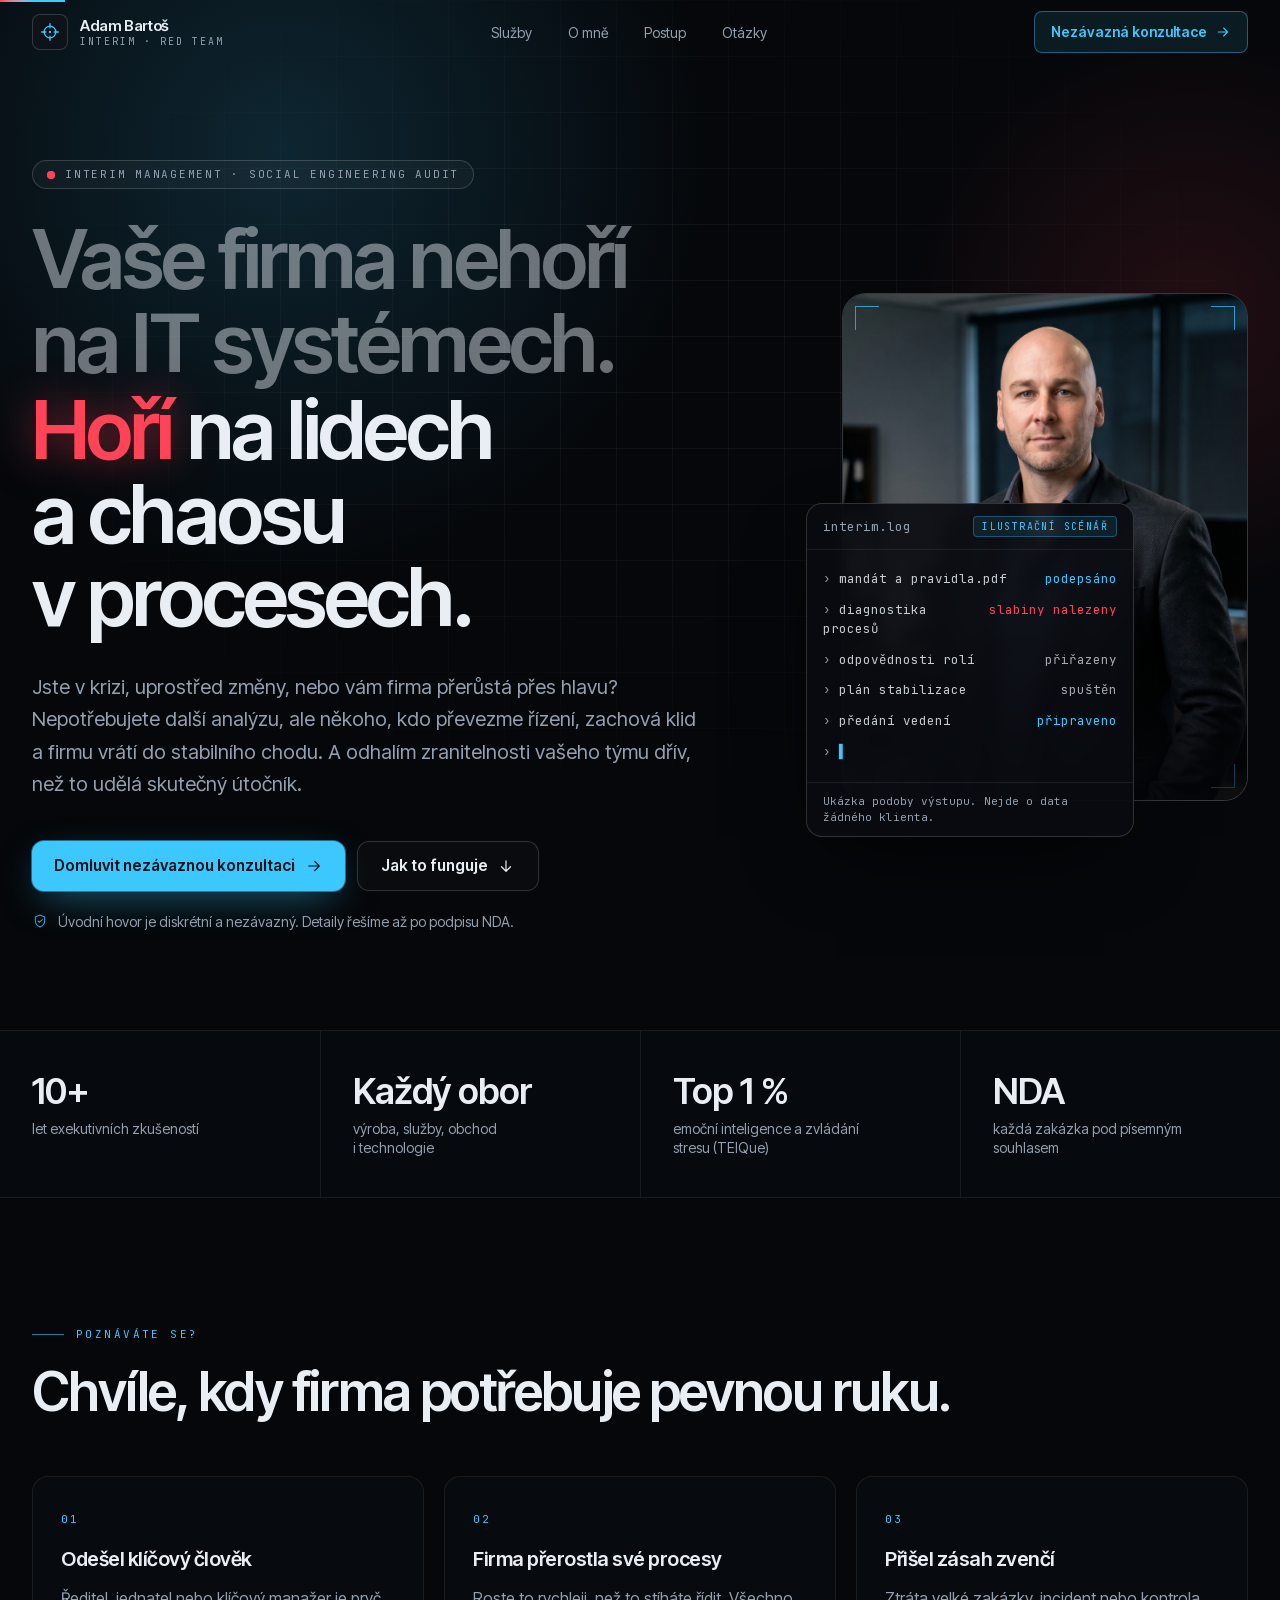
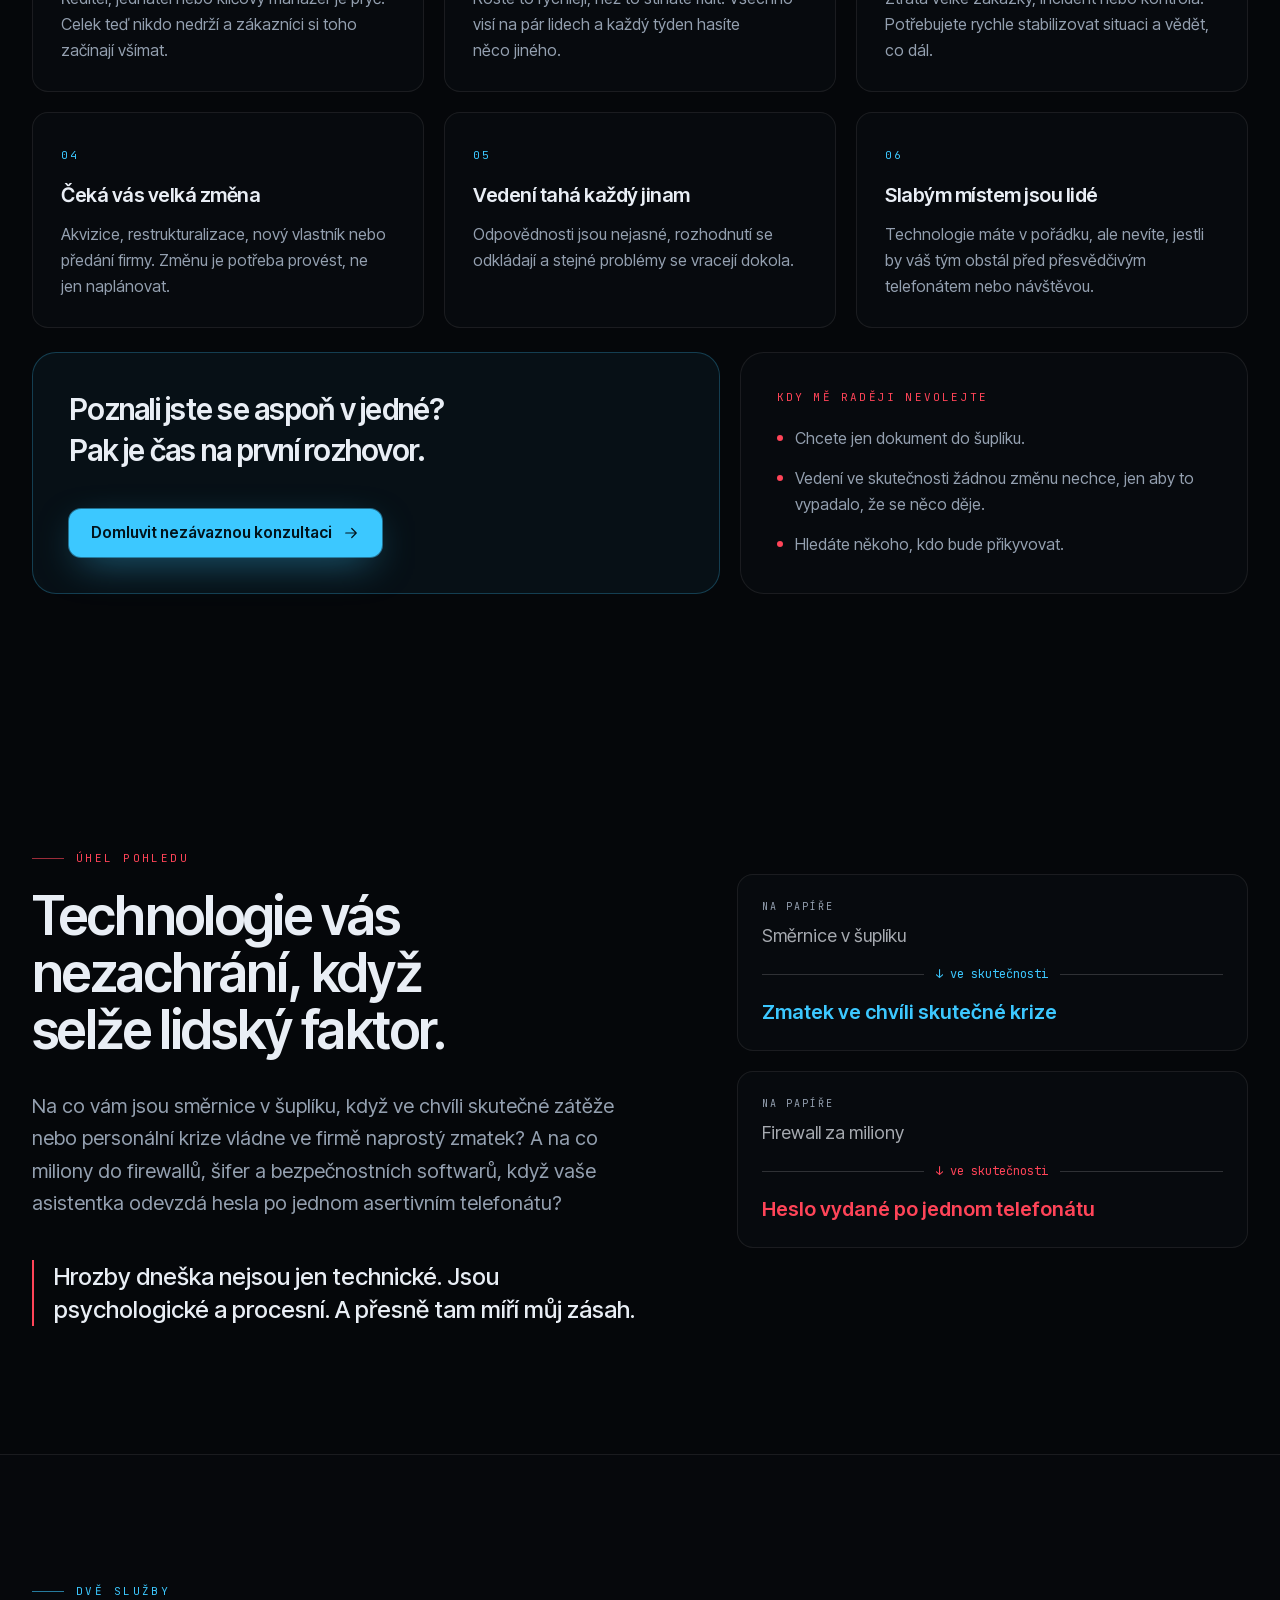
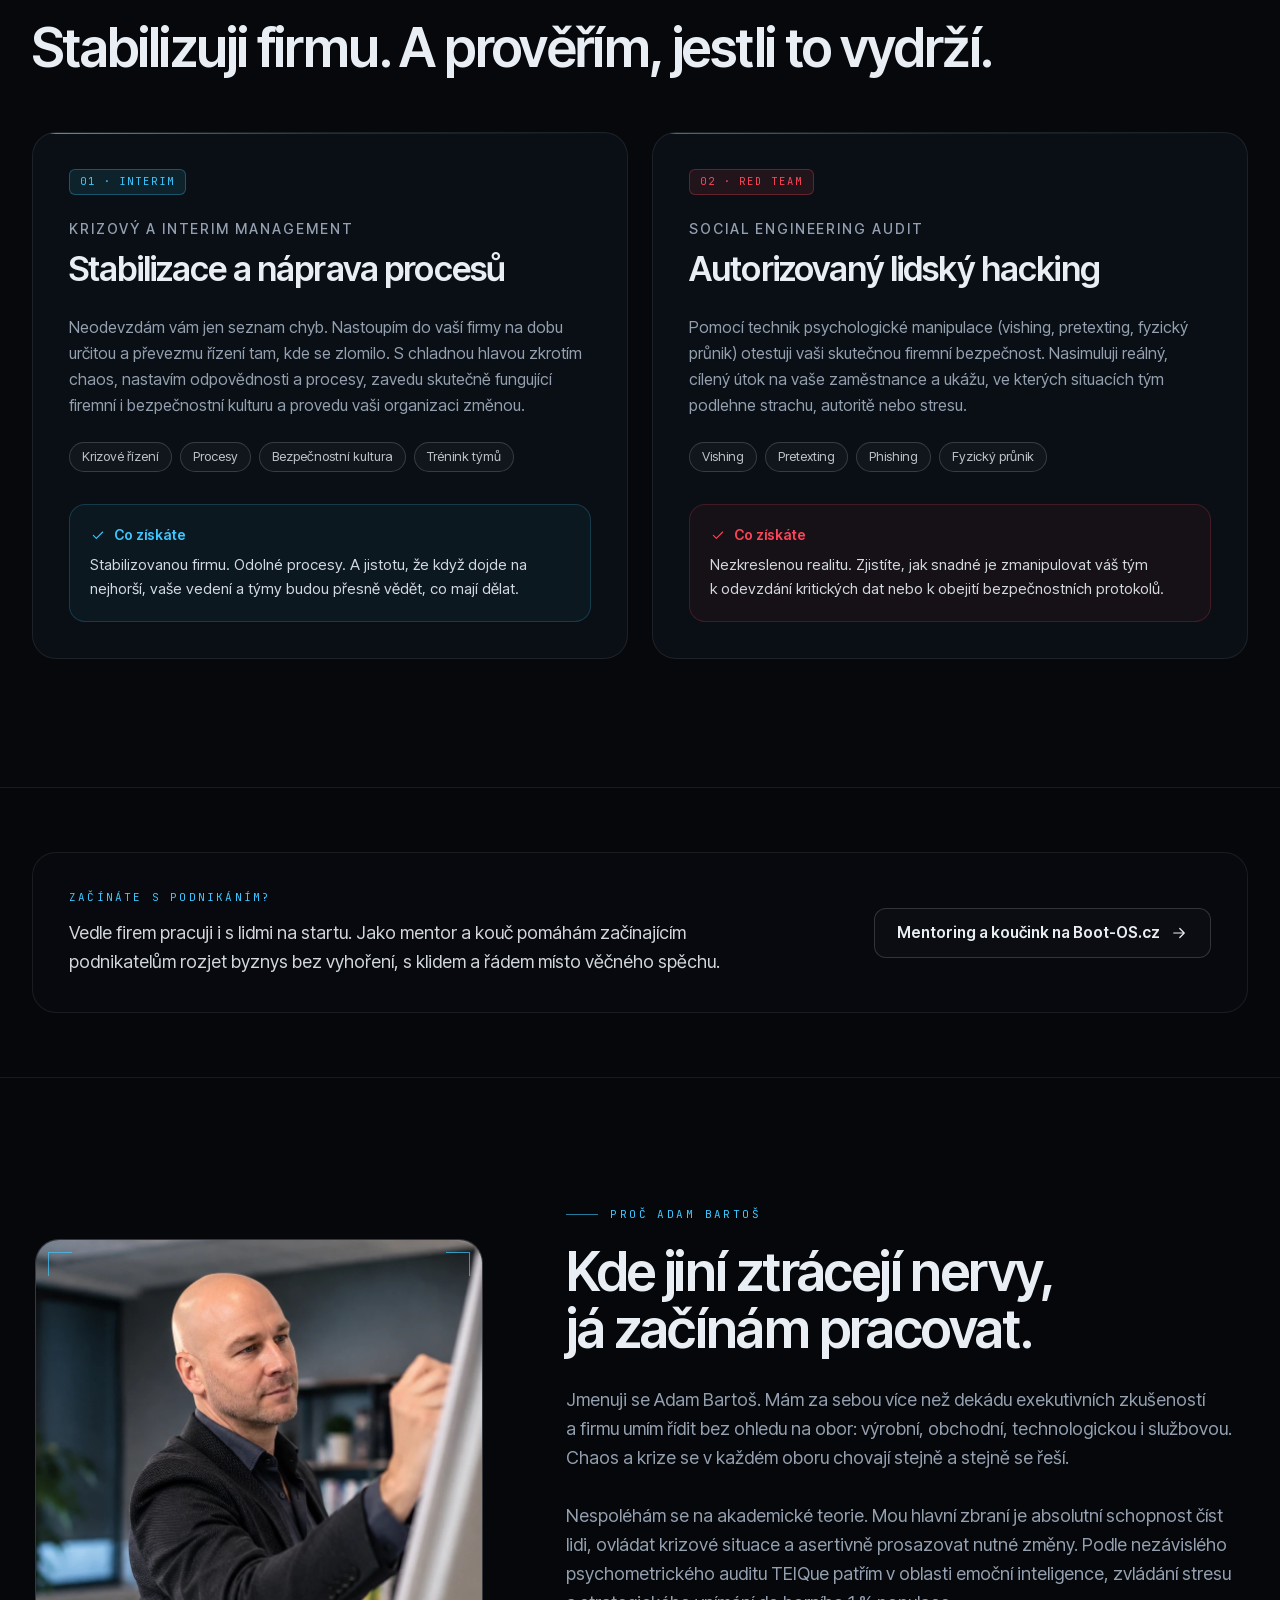
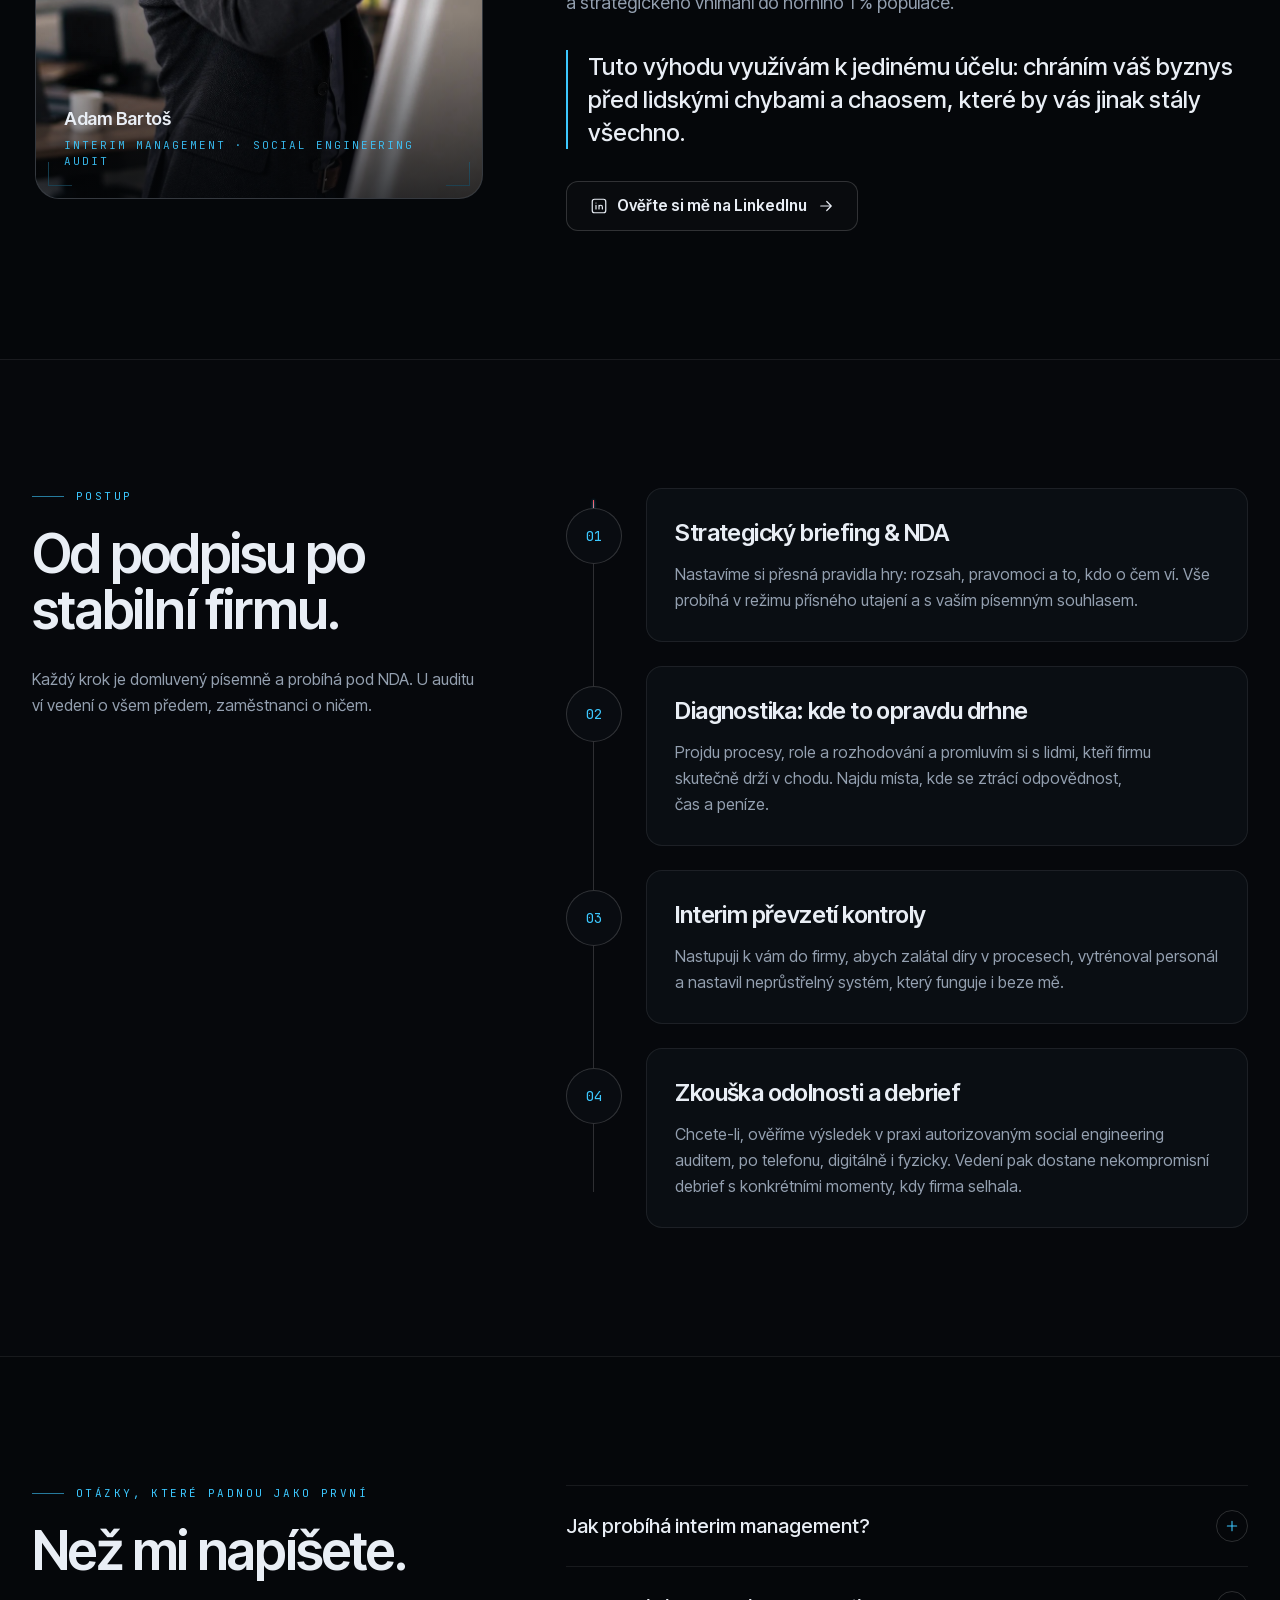
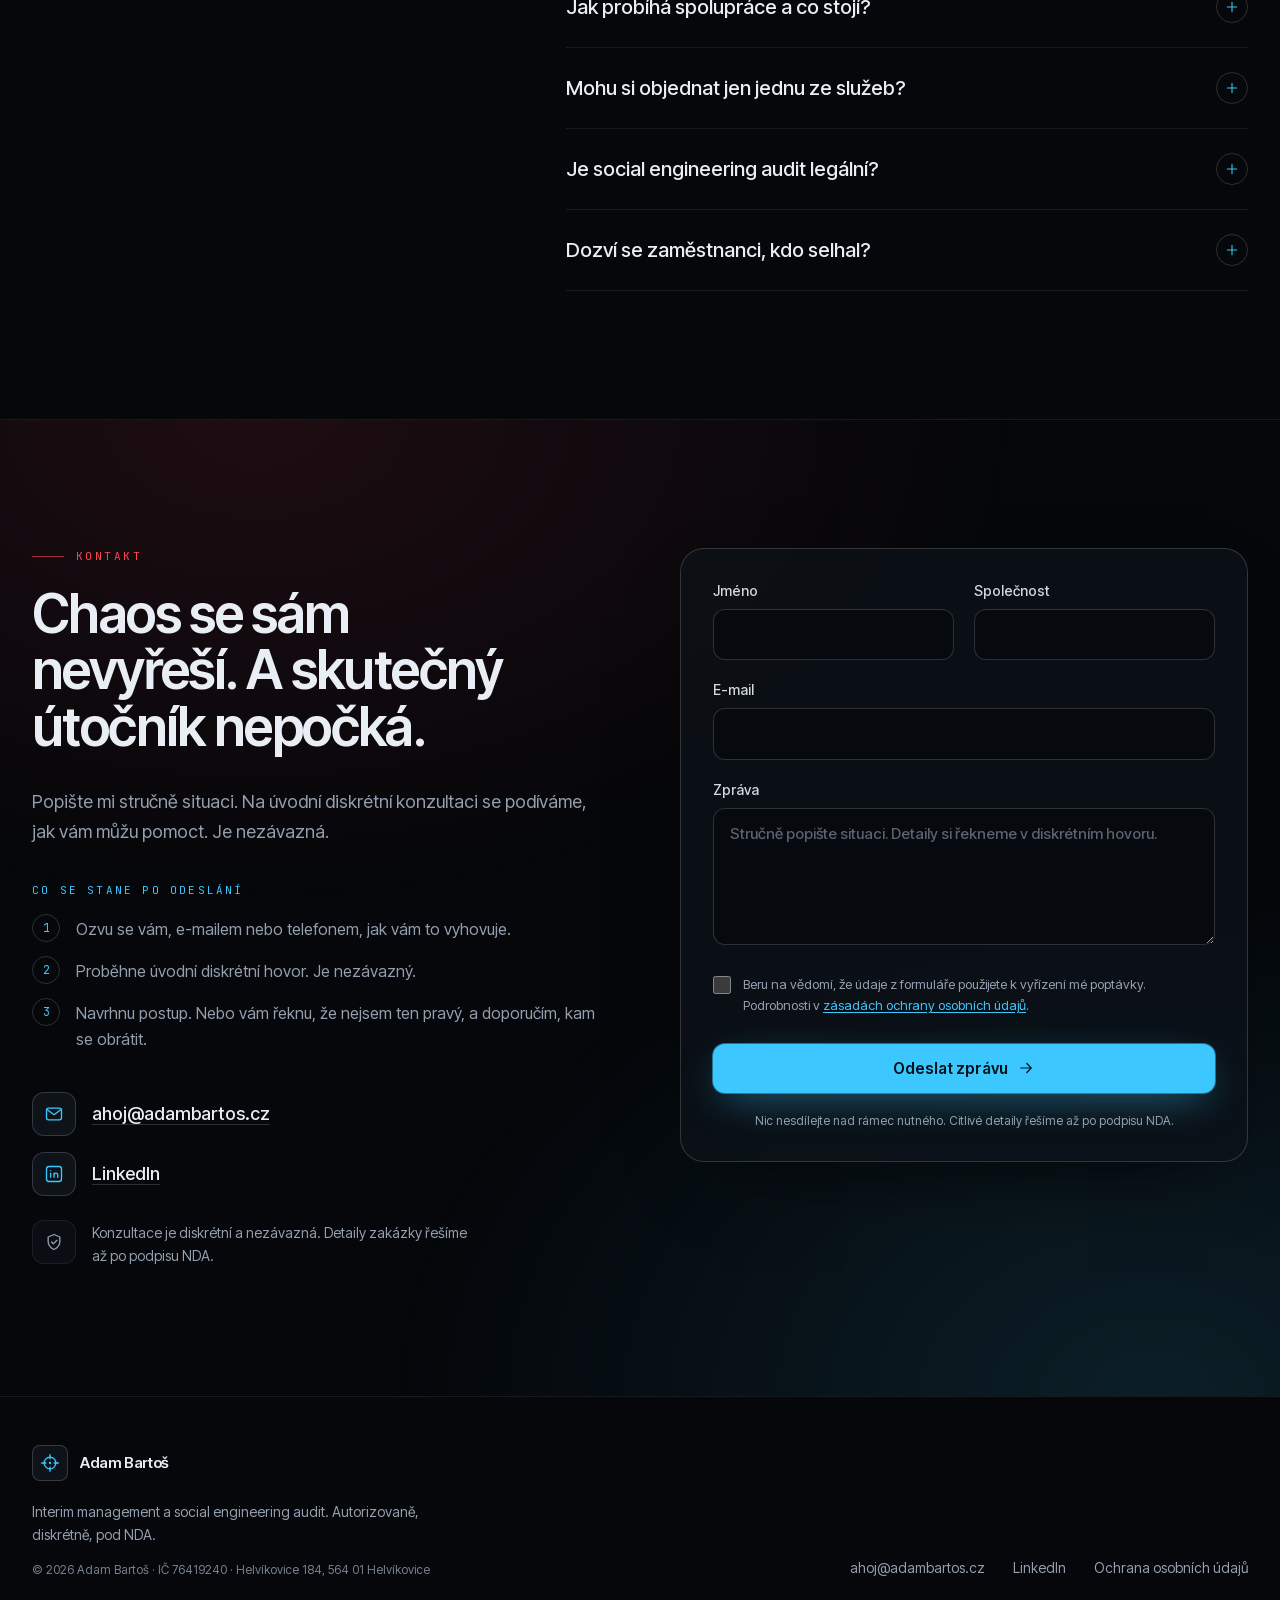
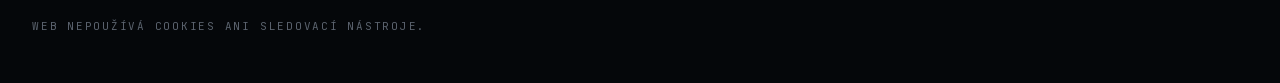
==== commit b1c9214f: "Deploy: hero portrait, work photo in About Static export of adambartos-cz commit fa7bae2.  Co-Author" ====
--- a/index.html
+++ b/index.html
@@ -1 +1 @@
-<!DOCTYPE html><html lang="cs" class="J8CYsa_variable _0YYRla_variable"><head><meta charSet="utf-8"/><meta name="viewport" content="width=device-width, initial-scale=1"/><link rel="preload" href="/_next/static/media/4a0b7dd978568ff2-s.p.3fofz6dws3mg0.woff2" as="font" crossorigin="" type="font/woff2"/><link rel="preload" href="/_next/static/media/53897e768d329f66-s.p.3t6q91iet4nsy.woff2" as="font" crossorigin="" type="font/woff2"/><link rel="preload" href="/_next/static/media/954d21e04331b2ae-s.p.0vfdmo25voy_0.woff2" as="font" crossorigin="" type="font/woff2"/><link rel="preload" href="/_next/static/media/f44e0976e40b7eea-s.p.1e3bxj0ebt1gg.woff2" as="font" crossorigin="" type="font/woff2"/><link rel="stylesheet" href="/_next/static/chunks/1ruti_cmp2oaj.css" data-precedence="next"/><link rel="preload" as="script" fetchPriority="low" href="/_next/static/chunks/1pcw6gskne7pf.js"/><script src="/_next/static/chunks/1wnov70f88xjy.js" async=""></script><script src="/_next/static/chunks/092r-mewpaf3q.js" async=""></script><script src="/_next/static/chunks/0c98xzjfks9hq.js" async=""></script><script src="/_next/static/chunks/turbopack-2u1d16houkiyo.js" async=""></script><script src="/_next/static/chunks/31kqw6ndv7-wl.js" async=""></script><script src="/_next/static/chunks/3zyihjr1-s6hd.js" async=""></script><script src="/_next/static/chunks/3mvul7ns_wwr6.js" async=""></script><script src="/_next/static/chunks/3vy6yhoogtk2e.js" async=""></script><meta name="next-size-adjust" content=""/><meta name="theme-color" content="#05070a"/><meta name="color-scheme" content="dark"/><title>Adam Bartoš | Interim management a social engineering audit</title><meta name="description" content="Interim a krizový management, který zkrotí chaos v procesech, a autorizovaný audit lidského faktoru (vishing, pretexting). Diskrétně, pod NDA."/><meta name="application-name" content="Adam Bartoš"/><link rel="author" href="https://adambartos.cz"/><meta name="author" content="Adam Bartoš"/><meta name="robots" content="index, follow"/><link rel="canonical" href="https://adambartos.cz/"/><meta property="og:title" content="Adam Bartoš | Interim management a social engineering audit"/><meta property="og:description" content="Interim a krizový management, který zkrotí chaos v procesech, a autorizovaný audit lidského faktoru (vishing, pretexting). Diskrétně, pod NDA."/><meta property="og:url" content="https://adambartos.cz/"/><meta property="og:site_name" content="Adam Bartoš"/><meta property="og:locale" content="cs_CZ"/><meta property="og:image" content="https://adambartos.cz/og.png"/><meta property="og:image:width" content="1200"/><meta property="og:image:height" content="630"/><meta property="og:image:alt" content="Adam Bartoš | Interim management a social engineering audit"/><meta property="og:type" content="website"/><meta name="twitter:card" content="summary_large_image"/><meta name="twitter:title" content="Adam Bartoš | Interim management a social engineering audit"/><meta name="twitter:description" content="Interim a krizový management, který zkrotí chaos v procesech, a autorizovaný audit lidského faktoru (vishing, pretexting). Diskrétně, pod NDA."/><meta name="twitter:image" content="https://adambartos.cz/og.png"/><link rel="icon" href="/favicon.ico?favicon.0xnnucgoh3ojl.ico" sizes="48x48" type="image/x-icon"/><link rel="icon" href="/icon.svg?icon.0t8mmv2vxkd1v.svg" sizes="any" type="image/svg+xml"/><link rel="apple-touch-icon" href="/apple-icon.png?apple-icon.3vr4imb4ni09h.png" sizes="180x180" type="image/png"/><noscript><style>[data-reveal]{opacity:1!important;transform:none!important}</style></noscript><script src="/_next/static/chunks/0cz1d0mv5g_q7.js" noModule=""></script></head><body><div hidden=""><!--$--><!--/$--></div><a href="#obsah" class="sr-only focus:not-sr-only focus:fixed focus:left-4 focus:top-4 focus:z-[70] focus:rounded-lg focus:bg-neon focus:px-4 focus:py-2 focus:font-semibold focus:text-ink-950">Přeskočit na obsah</a><div aria-hidden="true" class="fixed inset-x-0 top-0 z-[60] h-[2px] origin-left bg-gradient-to-r from-alert via-neon to-neon" style="transform:scaleX(0)"></div><script type="application/ld+json">{"@context":"https://schema.org","@graph":[{"@type":"Person","@id":"https://adambartos.cz/#adam","name":"Adam Bartoš","url":"https://adambartos.cz","email":"ahoj@adambartos.cz","jobTitle":"Interim manažer a social engineering auditor","sameAs":["https://www.linkedin.com/in/adam-bartos-uo/"]},{"@type":"ProfessionalService","@id":"https://adambartos.cz/#sluzba","name":"Adam Bartoš: interim management a social engineering audit","url":"https://adambartos.cz","email":"ahoj@adambartos.cz","areaServed":{"@type":"Country","name":"Česko"},"provider":{"@id":"https://adambartos.cz/#adam"},"serviceType":["Interim management","Krizové řízení","Social engineering audit","Red teaming"]}]}</script><header class="fixed inset-x-0 top-0 z-50 border-b transition-colors duration-300 border-transparent bg-transparent"><nav aria-label="Hlavní navigace" class="mx-auto flex h-16 max-w-7xl items-center justify-between px-5 sm:px-8"><a class="group flex items-center gap-3" aria-label="Adam Bartoš, na začátek stránky" href="/#top"><span class="grid size-9 place-items-center rounded-lg border border-line-strong bg-ink-800 text-neon transition-colors group-hover:border-neon/50"><svg width="20" height="20" viewBox="0 0 24 24" fill="none" stroke="currentColor" stroke-width="1.6" stroke-linecap="round" stroke-linejoin="round" aria-hidden="true" focusable="false" class="size-5"><circle cx="12" cy="12" r="7"></circle><path d="M12 2v5M12 17v5M2 12h5M17 12h5"></path><circle cx="12" cy="12" r="1.4" fill="currentColor" stroke="none"></circle></svg></span><span class="flex flex-col leading-none"><span class="text-[15px] font-semibold tracking-tight">Adam Bartoš</span><span class="mt-1 font-mono text-[10px] uppercase tracking-[0.2em] text-muted">interim · red team</span></span></a><ul class="hidden items-center gap-9 md:flex"><li><a href="/#sluzby" class="text-sm text-muted transition-colors hover:text-fg">Služby</a></li><li><a href="/#o-mne" class="text-sm text-muted transition-colors hover:text-fg">O mně</a></li><li><a href="/#proces" class="text-sm text-muted transition-colors hover:text-fg">Postup</a></li><li><a href="/#faq" class="text-sm text-muted transition-colors hover:text-fg">Otázky</a></li></ul><a class="hidden items-center gap-2 rounded-lg border border-neon/40 bg-neon/10 px-4 py-2.5 text-sm font-semibold text-neon transition-colors hover:bg-neon/20 md:inline-flex" href="/#kontakt">Nezávazná konzultace<svg width="20" height="20" viewBox="0 0 24 24" fill="none" stroke="currentColor" stroke-width="1.6" stroke-linecap="round" stroke-linejoin="round" aria-hidden="true" focusable="false" class="size-4"><path d="M5 12h14M13 6l6 6-6 6"></path></svg></a><button type="button" class="grid size-10 place-items-center rounded-lg border border-line-strong text-fg md:hidden" aria-expanded="false" aria-controls="mobilni-menu" aria-label="Otevřít menu"><svg width="20" height="20" viewBox="0 0 24 24" fill="none" stroke="currentColor" stroke-width="1.6" stroke-linecap="round" stroke-linejoin="round" aria-hidden="true" focusable="false"><path d="M4 8h16M4 16h16"></path></svg></button></nav></header><main id="obsah"><section id="top" class="relative isolate overflow-hidden pb-16 pt-32 sm:pt-40 lg:pb-24 lg:pt-44"><div aria-hidden="true" class="pointer-events-none absolute inset-0 -z-10" style="opacity:1;transform:none"><div class="bg-grid absolute inset-0"></div><div class="animate-drift absolute -left-[12%] -top-[28%] h-[68vmax] w-[68vmax] bg-[radial-gradient(closest-side,rgba(60,200,255,0.16),transparent)]"></div><div class="animate-drift absolute -right-[16%] top-[2%] h-[46vmax] w-[46vmax] bg-[radial-gradient(closest-side,rgba(255,68,88,0.12),transparent)]" style="animation-delay:-9s;animation-direction:alternate-reverse"></div></div><div class="mx-auto grid max-w-7xl gap-14 px-5 sm:px-8 lg:grid-cols-[minmax(0,1.35fr)_minmax(0,0.65fr)] lg:items-center lg:gap-10"><div><p class="rise inline-flex max-w-full items-center gap-2.5 rounded-2xl border border-line-strong bg-white/[0.03] px-3.5 py-1.5 font-mono text-[11px] uppercase leading-snug tracking-[0.12em] text-muted sm:rounded-full sm:tracking-[0.16em]" style="--d:0s"><span class="relative flex size-2 shrink-0"><span class="absolute inline-flex size-full rounded-full bg-alert opacity-70 motion-safe:animate-ping"></span><span class="relative inline-flex size-2 rounded-full bg-alert"></span></span><span class="min-w-0">Interim management · Social engineering audit</span></p><h1 class="mt-7 text-balance text-[clamp(2.35rem,6.4vw,5.5rem)] font-semibold leading-[1.02] tracking-[-0.035em]"><span class="rise block text-fg/45" style="--d:0.1s">Vaše firma nehoří na IT systémech.</span><span class="rise mt-1 block" style="--d:0.25s"><span class="animate-flicker text-alert [text-shadow:0_0_42px_rgba(255,68,88,0.5)]">Hoří</span> <!-- -->na lidech a chaosu v procesech.</span></h1><p class="rise mt-8 max-w-2xl text-pretty text-lg leading-relaxed text-muted sm:text-xl" style="--d:0.45s">Jste v krizi, uprostřed změny, nebo vám firma přerůstá přes hlavu? Nepotřebujete další analýzu, ale někoho, kdo převezme řízení, zachová klid a firmu vrátí do stabilního chodu. A odhalím zranitelnosti vašeho týmu dřív, než to udělá skutečný útočník.</p><div class="rise mt-10 flex flex-col gap-3 sm:flex-row" style="--d:0.6s"><a href="#kontakt" class="btn btn-primary">Domluvit nezávaznou konzultaci<svg width="20" height="20" viewBox="0 0 24 24" fill="none" stroke="currentColor" stroke-width="1.6" stroke-linecap="round" stroke-linejoin="round" aria-hidden="true" focusable="false" class="size-[18px]"><path d="M5 12h14M13 6l6 6-6 6"></path></svg></a><a href="#proces" class="btn btn-ghost">Jak to funguje<svg width="20" height="20" viewBox="0 0 24 24" fill="none" stroke="currentColor" stroke-width="1.6" stroke-linecap="round" stroke-linejoin="round" aria-hidden="true" focusable="false" class="size-[18px]"><path d="M12 5v14M6 13l6 6 6-6"></path></svg></a></div><p class="rise mt-5 flex max-w-xl items-start gap-2.5 text-sm leading-relaxed text-muted" style="--d:0.75s"><svg width="20" height="20" viewBox="0 0 24 24" fill="none" stroke="currentColor" stroke-width="1.6" stroke-linecap="round" stroke-linejoin="round" aria-hidden="true" focusable="false" class="mt-0.5 size-4 shrink-0 text-neon/80"><path d="M12 3 5 6v5.5c0 4.2 2.8 7.6 7 9.5 4.2-1.9 7-5.3 7-9.5V6l-7-3Z"></path><path d="m9 12 2.2 2.2L15.5 10"></path></svg>Úvodní hovor je diskrétní a nezávazný. Detaily řešíme až po podpisu NDA.</p></div><div class="rise relative overflow-hidden rounded-2xl border border-line-strong bg-ink-900/80 font-mono text-[12.5px] shadow-[0_30px_80px_-30px_rgba(0,0,0,0.9)] backdrop-blur" style="--d:0.7s" aria-label="Ilustrační ukázka záznamu z nasazení"><div class="flex items-center justify-between border-b border-line px-4 py-3"><span class="text-muted">interim.log</span><span class="rounded border border-neon/30 bg-neon/10 px-2 py-0.5 text-[10px] uppercase tracking-[0.14em] text-neon">ilustrační scénář</span></div><ul class="space-y-3 px-4 py-5"><li class="rise flex items-baseline justify-between gap-4" style="--d:1s"><span class="min-w-0 break-words text-fg/85"><span class="mr-2 text-muted">›</span>mandát a pravidla.pdf</span><span class="shrink-0 text-neon">podepsáno</span></li><li class="rise flex items-baseline justify-between gap-4" style="--d:1.4s"><span class="min-w-0 break-words text-fg/85"><span class="mr-2 text-muted">›</span>diagnostika procesů</span><span class="shrink-0 text-alert">slabiny nalezeny</span></li><li class="rise flex items-baseline justify-between gap-4" style="--d:1.8s"><span class="min-w-0 break-words text-fg/85"><span class="mr-2 text-muted">›</span>odpovědnosti rolí</span><span class="shrink-0 text-fg/70">přiřazeny</span></li><li class="rise flex items-baseline justify-between gap-4" style="--d:2.2s"><span class="min-w-0 break-words text-fg/85"><span class="mr-2 text-muted">›</span>plán stabilizace</span><span class="shrink-0 text-fg/70">spuštěn</span></li><li class="rise flex items-baseline justify-between gap-4" style="--d:2.6s"><span class="min-w-0 break-words text-fg/85"><span class="mr-2 text-muted">›</span>předání vedení</span><span class="shrink-0 text-neon">připraveno</span></li><li class="rise text-neon" style="--d:3s"><span class="mr-2 text-muted">›</span><span class="animate-blink">▍</span></li></ul><p class="border-t border-line px-4 py-2.5 text-[11px] text-muted">Ukázka podoby výstupu. Nejde o data žádného klienta.</p></div></div></section><section aria-label="Klíčová fakta" class="border-y border-line bg-ink-900/50"><dl class="mx-auto grid max-w-7xl grid-cols-2 lg:grid-cols-4"><div data-reveal="true" class="px-5 py-8 sm:px-8 sm:py-10   " style="opacity:0;transform:translateY(16px)"><dt class="text-3xl font-semibold tracking-tight text-fg sm:text-4xl">10+</dt><dd class="mt-2 max-w-[18ch] text-sm leading-snug text-muted sm:max-w-[24ch]">let exekutivních zkušeností</dd></div><div data-reveal="true" class="px-5 py-8 sm:px-8 sm:py-10 border-l border-line  lg:border-l lg:border-line" style="opacity:0;transform:translateY(16px)"><dt class="text-3xl font-semibold tracking-tight text-fg sm:text-4xl">Každý obor</dt><dd class="mt-2 max-w-[18ch] text-sm leading-snug text-muted sm:max-w-[24ch]">výroba, služby, obchod i technologie</dd></div><div data-reveal="true" class="px-5 py-8 sm:px-8 sm:py-10  border-t border-line lg:border-t-0 lg:border-l lg:border-line" style="opacity:0;transform:translateY(16px)"><dt class="text-3xl font-semibold tracking-tight text-fg sm:text-4xl">Top 1 %</dt><dd class="mt-2 max-w-[18ch] text-sm leading-snug text-muted sm:max-w-[24ch]">emoční inteligence a zvládání stresu (TEIQue)</dd></div><div data-reveal="true" class="px-5 py-8 sm:px-8 sm:py-10 border-l border-line border-t border-line lg:border-t-0 lg:border-l lg:border-line" style="opacity:0;transform:translateY(16px)"><dt class="text-3xl font-semibold tracking-tight text-fg sm:text-4xl">NDA</dt><dd class="mt-2 max-w-[18ch] text-sm leading-snug text-muted sm:max-w-[24ch]">každá zakázka pod písemným souhlasem</dd></div></dl></section><section id="situace" class="relative py-24 sm:py-32"><div class="mx-auto max-w-7xl px-5 sm:px-8"><div data-reveal="true" style="opacity:0;transform:translateY(26px)"><div class=""><p class="flex items-center gap-3 font-mono text-[11px] uppercase tracking-[0.22em] text-neon"><span aria-hidden="true" class="h-px w-8 bg-neon/60"></span>Poznáváte se?</p><h2 class="mt-5 text-balance text-[clamp(1.9rem,4.2vw,3.4rem)] font-semibold leading-[1.06] tracking-[-0.03em]">Chvíle, kdy firma potřebuje pevnou ruku.</h2></div></div><ul class="mt-14 grid gap-5 sm:grid-cols-2 lg:grid-cols-3"><li><div data-reveal="true" class="h-full" style="opacity:0;transform:translateY(18px)"><div class="h-full rounded-2xl border border-line bg-ink-900/70 p-6 transition-colors hover:border-line-strong sm:p-7"><span class="font-mono text-[11px] tracking-[0.2em] text-neon">01</span><h3 class="mt-4 text-xl font-semibold tracking-tight">Odešel klíčový člověk</h3><p class="mt-3 text-pretty leading-relaxed text-muted">Ředitel, jednatel nebo klíčový manažer je pryč. Celek teď nikdo nedrží a zákazníci si toho začínají všímat.</p></div></div></li><li><div data-reveal="true" class="h-full" style="opacity:0;transform:translateY(18px)"><div class="h-full rounded-2xl border border-line bg-ink-900/70 p-6 transition-colors hover:border-line-strong sm:p-7"><span class="font-mono text-[11px] tracking-[0.2em] text-neon">02</span><h3 class="mt-4 text-xl font-semibold tracking-tight">Firma přerostla své procesy</h3><p class="mt-3 text-pretty leading-relaxed text-muted">Roste to rychleji, než to stíháte řídit. Všechno visí na pár lidech a každý týden hasíte něco jiného.</p></div></div></li><li><div data-reveal="true" class="h-full" style="opacity:0;transform:translateY(18px)"><div class="h-full rounded-2xl border border-line bg-ink-900/70 p-6 transition-colors hover:border-line-strong sm:p-7"><span class="font-mono text-[11px] tracking-[0.2em] text-neon">03</span><h3 class="mt-4 text-xl font-semibold tracking-tight">Přišel zásah zvenčí</h3><p class="mt-3 text-pretty leading-relaxed text-muted">Ztráta velké zakázky, incident nebo kontrola. Potřebujete rychle stabilizovat situaci a vědět, co dál.</p></div></div></li><li><div data-reveal="true" class="h-full" style="opacity:0;transform:translateY(18px)"><div class="h-full rounded-2xl border border-line bg-ink-900/70 p-6 transition-colors hover:border-line-strong sm:p-7"><span class="font-mono text-[11px] tracking-[0.2em] text-neon">04</span><h3 class="mt-4 text-xl font-semibold tracking-tight">Čeká vás velká změna</h3><p class="mt-3 text-pretty leading-relaxed text-muted">Akvizice, restrukturalizace, nový vlastník nebo předání firmy. Změnu je potřeba provést, ne jen naplánovat.</p></div></div></li><li><div data-reveal="true" class="h-full" style="opacity:0;transform:translateY(18px)"><div class="h-full rounded-2xl border border-line bg-ink-900/70 p-6 transition-colors hover:border-line-strong sm:p-7"><span class="font-mono text-[11px] tracking-[0.2em] text-neon">05</span><h3 class="mt-4 text-xl font-semibold tracking-tight">Vedení tahá každý jinam</h3><p class="mt-3 text-pretty leading-relaxed text-muted">Odpovědnosti jsou nejasné, rozhodnutí se odkládají a stejné problémy se vracejí dokola.</p></div></div></li><li><div data-reveal="true" class="h-full" style="opacity:0;transform:translateY(18px)"><div class="h-full rounded-2xl border border-line bg-ink-900/70 p-6 transition-colors hover:border-line-strong sm:p-7"><span class="font-mono text-[11px] tracking-[0.2em] text-neon">06</span><h3 class="mt-4 text-xl font-semibold tracking-tight">Slabým místem jsou lidé</h3><p class="mt-3 text-pretty leading-relaxed text-muted">Technologie máte v pořádku, ale nevíte, jestli by váš tým obstál před přesvědčivým telefonátem nebo návštěvou.</p></div></div></li></ul><div class="mt-6 grid gap-5 lg:grid-cols-[1.15fr_0.85fr]"><div data-reveal="true" class="h-full" style="opacity:0;transform:translateY(26px)"><div class="flex h-full flex-col justify-between gap-8 rounded-3xl border border-neon/25 bg-neon/[0.05] p-7 sm:p-9"><p class="text-balance text-2xl font-semibold leading-snug tracking-tight sm:text-3xl">Poznali jste se aspoň v jedné? Pak je čas na první rozhovor.</p><div><a href="#kontakt" class="btn btn-primary">Domluvit nezávaznou konzultaci<svg width="20" height="20" viewBox="0 0 24 24" fill="none" stroke="currentColor" stroke-width="1.6" stroke-linecap="round" stroke-linejoin="round" aria-hidden="true" focusable="false" class="size-[18px]"><path d="M5 12h14M13 6l6 6-6 6"></path></svg></a></div></div></div><div data-reveal="true" class="h-full" style="opacity:0;transform:translateY(26px)"><div class="h-full rounded-3xl border border-line bg-ink-900/70 p-7 sm:p-9"><p class="font-mono text-[11px] uppercase tracking-[0.2em] text-alert">Kdy mě raději nevolejte</p><ul class="mt-5 space-y-3.5"><li class="flex gap-3 text-pretty leading-relaxed text-muted"><span aria-hidden="true" class="mt-2.5 size-1.5 shrink-0 rounded-full bg-alert"></span>Chcete jen dokument do šuplíku.</li><li class="flex gap-3 text-pretty leading-relaxed text-muted"><span aria-hidden="true" class="mt-2.5 size-1.5 shrink-0 rounded-full bg-alert"></span>Vedení ve skutečnosti žádnou změnu nechce, jen aby to vypadalo, že se něco děje.</li><li class="flex gap-3 text-pretty leading-relaxed text-muted"><span aria-hidden="true" class="mt-2.5 size-1.5 shrink-0 rounded-full bg-alert"></span>Hledáte někoho, kdo bude přikyvovat.</li></ul></div></div></div></div></section><section id="problem" class="relative py-24 sm:py-32"><div class="mx-auto grid max-w-7xl gap-14 px-5 sm:px-8 lg:grid-cols-[1.1fr_0.9fr] lg:gap-20"><div><div data-reveal="true" style="opacity:0;transform:translateY(26px)"><div class=""><p class="flex items-center gap-3 font-mono text-[11px] uppercase tracking-[0.22em] text-alert"><span aria-hidden="true" class="h-px w-8 bg-alert/60"></span>Úhel pohledu</p><h2 class="mt-5 text-balance text-[clamp(1.9rem,4.2vw,3.4rem)] font-semibold leading-[1.06] tracking-[-0.03em]">Technologie vás nezachrání, když selže lidský faktor.</h2></div></div><div data-reveal="true" style="opacity:0;transform:translateY(26px)"><p class="mt-8 max-w-2xl text-pretty text-lg leading-relaxed text-muted sm:text-xl">Na co vám jsou směrnice v šuplíku, když ve chvíli skutečné zátěže nebo personální krize vládne ve firmě naprostý zmatek? A na co miliony do firewallů, šifer a bezpečnostních softwarů, když vaše asistentka odevzdá hesla po jednom asertivním telefonátu?</p></div><div data-reveal="true" style="opacity:0;transform:translateY(26px)"><p class="mt-10 max-w-2xl border-l-2 border-alert pl-5 text-xl font-medium leading-snug text-fg sm:text-2xl">Hrozby dneška nejsou jen technické. Jsou psychologické a procesní. A přesně tam míří můj zásah.</p></div></div><div class="flex flex-col gap-5 lg:pt-6"><div data-reveal="true" style="opacity:0;transform:translateX(24px)"><div class="rounded-2xl border border-line bg-ink-900/70 p-6"><p class="font-mono text-[10px] uppercase tracking-[0.2em] text-muted">Na papíře</p><p class="mt-2 text-lg text-fg/70">Směrnice v šuplíku</p><div aria-hidden="true" class="my-4 flex items-center gap-3"><span class="h-px flex-1 bg-line-strong"></span><span class="font-mono text-xs text-neon">↓ ve skutečnosti</span><span class="h-px flex-1 bg-line-strong"></span></div><p class="text-xl font-semibold text-neon">Zmatek ve chvíli skutečné krize</p></div></div><div data-reveal="true" style="opacity:0;transform:translateX(24px)"><div class="rounded-2xl border border-line bg-ink-900/70 p-6"><p class="font-mono text-[10px] uppercase tracking-[0.2em] text-muted">Na papíře</p><p class="mt-2 text-lg text-fg/70">Firewall za miliony</p><div aria-hidden="true" class="my-4 flex items-center gap-3"><span class="h-px flex-1 bg-line-strong"></span><span class="font-mono text-xs text-alert">↓ ve skutečnosti</span><span class="h-px flex-1 bg-line-strong"></span></div><p class="text-xl font-semibold text-alert">Heslo vydané po jednom telefonátu</p></div></div></div></div></section><section id="sluzby" class="relative border-t border-line bg-ink-900/40 py-24 sm:py-32"><div class="mx-auto max-w-7xl px-5 sm:px-8"><div data-reveal="true" style="opacity:0;transform:translateY(26px)"><div class=""><p class="flex items-center gap-3 font-mono text-[11px] uppercase tracking-[0.22em] text-neon"><span aria-hidden="true" class="h-px w-8 bg-neon/60"></span>Dvě služby</p><h2 class="mt-5 text-balance text-[clamp(1.9rem,4.2vw,3.4rem)] font-semibold leading-[1.06] tracking-[-0.03em]">Stabilizuji firmu. A prověřím, jestli to vydrží.</h2></div></div><div class="mt-14 grid gap-6 lg:grid-cols-2"><div data-reveal="true" class="h-full" style="opacity:0;transform:translateY(26px)"><div class="spotlight flex h-full flex-col overflow-hidden rounded-3xl border border-line bg-ink-800/70 p-7 transition-colors sm:p-9 hover:border-neon/40" style="--spot:rgba(60, 200, 255, 0.15)"><div aria-hidden="true" class="absolute inset-x-0 top-0 h-px bg-gradient-to-r from-neon/80 via-neon/20 to-transparent"></div><p class="inline-flex w-fit rounded-md border px-2.5 py-1 font-mono text-[10.5px] uppercase tracking-[0.18em] border-neon/30 bg-neon/10 text-neon">01 · INTERIM</p><h3 class="mt-6 text-sm font-medium uppercase tracking-[0.14em] text-muted">Krizový a Interim Management</h3><p class="mt-2 text-balance text-3xl font-semibold leading-tight tracking-tight sm:text-[2.15rem]">Stabilizace a náprava procesů</p><p class="mt-6 text-pretty leading-relaxed text-muted">Neodevzdám vám jen seznam chyb. Nastoupím do vaší firmy na dobu určitou a převezmu řízení tam, kde se zlomilo. S chladnou hlavou zkrotím chaos, nastavím odpovědnosti a procesy, zavedu skutečně fungující firemní i bezpečnostní kulturu a provedu vaši organizaci změnou.</p><ul class="mt-6 flex flex-wrap gap-2" aria-label="Oblasti"><li class="rounded-full border border-line-strong bg-white/[0.03] px-3 py-1 text-[13px] text-fg/80">Krizové řízení</li><li class="rounded-full border border-line-strong bg-white/[0.03] px-3 py-1 text-[13px] text-fg/80">Procesy</li><li class="rounded-full border border-line-strong bg-white/[0.03] px-3 py-1 text-[13px] text-fg/80">Bezpečnostní kultura</li><li class="rounded-full border border-line-strong bg-white/[0.03] px-3 py-1 text-[13px] text-fg/80">Trénink týmů</li></ul><div class="mt-auto pt-8"><div class="rounded-2xl border p-5 border-neon/20 bg-neon/[0.05]"><p class="flex items-center gap-2 text-sm font-semibold text-neon"><svg width="20" height="20" viewBox="0 0 24 24" fill="none" stroke="currentColor" stroke-width="1.6" stroke-linecap="round" stroke-linejoin="round" aria-hidden="true" focusable="false" class="size-4"><path d="m5 12.5 4.5 4.5L19 7.5"></path></svg>Co získáte</p><p class="mt-2 text-pretty text-[15px] leading-relaxed text-fg/90">Stabilizovanou firmu. Odolné procesy. A jistotu, že když dojde na nejhorší, vaše vedení a týmy budou přesně vědět, co mají dělat.</p></div></div></div></div><div data-reveal="true" class="h-full" style="opacity:0;transform:translateY(26px)"><div class="spotlight flex h-full flex-col overflow-hidden rounded-3xl border border-line bg-ink-800/70 p-7 transition-colors sm:p-9 hover:border-alert/40" style="--spot:rgba(255, 68, 88, 0.15)"><div aria-hidden="true" class="absolute inset-x-0 top-0 h-px bg-gradient-to-r from-alert/80 via-alert/20 to-transparent"></div><p class="inline-flex w-fit rounded-md border px-2.5 py-1 font-mono text-[10.5px] uppercase tracking-[0.18em] border-alert/30 bg-alert/10 text-alert">02 · RED TEAM</p><h3 class="mt-6 text-sm font-medium uppercase tracking-[0.14em] text-muted">Social Engineering Audit</h3><p class="mt-2 text-balance text-3xl font-semibold leading-tight tracking-tight sm:text-[2.15rem]">Autorizovaný lidský hacking</p><p class="mt-6 text-pretty leading-relaxed text-muted">Pomocí technik psychologické manipulace (vishing, pretexting, fyzický průnik) otestuji vaši skutečnou firemní bezpečnost. Nasimuluji reálný, cílený útok na vaše zaměstnance a ukážu, ve kterých situacích tým podlehne strachu, autoritě nebo stresu.</p><ul class="mt-6 flex flex-wrap gap-2" aria-label="Oblasti"><li class="rounded-full border border-line-strong bg-white/[0.03] px-3 py-1 text-[13px] text-fg/80">Vishing</li><li class="rounded-full border border-line-strong bg-white/[0.03] px-3 py-1 text-[13px] text-fg/80">Pretexting</li><li class="rounded-full border border-line-strong bg-white/[0.03] px-3 py-1 text-[13px] text-fg/80">Phishing</li><li class="rounded-full border border-line-strong bg-white/[0.03] px-3 py-1 text-[13px] text-fg/80">Fyzický průnik</li></ul><div class="mt-auto pt-8"><div class="rounded-2xl border p-5 border-alert/20 bg-alert/[0.05]"><p class="flex items-center gap-2 text-sm font-semibold text-alert"><svg width="20" height="20" viewBox="0 0 24 24" fill="none" stroke="currentColor" stroke-width="1.6" stroke-linecap="round" stroke-linejoin="round" aria-hidden="true" focusable="false" class="size-4"><path d="m5 12.5 4.5 4.5L19 7.5"></path></svg>Co získáte</p><p class="mt-2 text-pretty text-[15px] leading-relaxed text-fg/90">Nezkreslenou realitu. Zjistíte, jak snadné je zmanipulovat váš tým k odevzdání kritických dat nebo k obejití bezpečnostních protokolů.</p></div></div></div></div></div></div></section><section aria-label="Mentoring pro začínající podnikatele" class="border-t border-line py-14 sm:py-16"><div class="mx-auto max-w-7xl px-5 sm:px-8"><div data-reveal="true" style="opacity:0;transform:translateY(26px)"><div class="flex flex-col gap-6 rounded-3xl border border-line bg-ink-900/60 p-7 sm:p-9 md:flex-row md:items-center md:justify-between md:gap-10"><div class="max-w-2xl"><p class="font-mono text-[11px] uppercase tracking-[0.2em] text-neon">Začínáte s podnikáním?</p><p class="mt-3 text-pretty text-lg leading-relaxed text-fg/90">Vedle firem pracuji i s lidmi na startu. Jako mentor a kouč pomáhám začínajícím podnikatelům rozjet byznys bez vyhoření, s klidem a řádem místo věčného spěchu.</p></div><a href="https://www.boot-os.cz" target="_blank" rel="noopener noreferrer" class="btn btn-ghost shrink-0">Mentoring a koučink na Boot-OS.cz<svg width="20" height="20" viewBox="0 0 24 24" fill="none" stroke="currentColor" stroke-width="1.6" stroke-linecap="round" stroke-linejoin="round" aria-hidden="true" focusable="false" class="size-[18px]"><path d="M5 12h14M13 6l6 6-6 6"></path></svg></a></div></div></div></section><section id="o-mne" class="relative border-t border-line py-24 sm:py-32"><div class="mx-auto grid max-w-7xl items-center gap-14 px-5 sm:px-8 lg:grid-cols-[0.8fr_1.2fr] lg:gap-20"><div data-reveal="true" style="opacity:0;transform:translateY(26px)"><div class="relative mx-auto aspect-[4/5] w-full max-w-md overflow-hidden rounded-3xl border border-line-strong bg-ink-800"><img alt="Adam Bartoš, interim manažer a konzultant pro social engineering audit" loading="lazy" decoding="async" data-nimg="fill" class="object-cover" style="position:absolute;height:100%;width:100%;left:0;top:0;right:0;bottom:0;color:transparent" src="/images/adam-bartos.jpg"/><span aria-hidden="true" class="absolute size-6 border-neon/70 left-3 top-3 border-l border-t"></span><span aria-hidden="true" class="absolute size-6 border-neon/70 right-3 top-3 border-r border-t"></span><span aria-hidden="true" class="absolute size-6 border-neon/70 bottom-3 left-3 border-b border-l"></span><span aria-hidden="true" class="absolute size-6 border-neon/70 bottom-3 right-3 border-b border-r"></span><div aria-hidden="true" class="pointer-events-none absolute inset-x-0 bottom-0 h-1/3 bg-gradient-to-t from-ink-950/70 to-transparent"></div><div class="absolute inset-x-0 bottom-0 px-7 pb-7"><p class="text-lg font-semibold tracking-tight text-fg">Adam Bartoš</p><p class="mt-1 font-mono text-[11px] uppercase tracking-[0.18em] text-neon/90">interim management · social engineering audit</p></div></div></div><div><div data-reveal="true" style="opacity:0;transform:translateY(26px)"><div class=""><p class="flex items-center gap-3 font-mono text-[11px] uppercase tracking-[0.22em] text-neon"><span aria-hidden="true" class="h-px w-8 bg-neon/60"></span>Proč Adam Bartoš</p><h2 class="mt-5 text-balance text-[clamp(1.9rem,4.2vw,3.4rem)] font-semibold leading-[1.06] tracking-[-0.03em]">Kde jiní ztrácejí nervy, já začínám pracovat.</h2></div></div><div data-reveal="true" style="opacity:0;transform:translateY(26px)"><p class="mt-7 max-w-2xl text-pretty text-lg leading-relaxed text-muted">Jmenuji se Adam Bartoš. Mám za sebou více než dekádu exekutivních zkušeností a firmu umím řídit bez ohledu na obor: výrobní, obchodní, technologickou i službovou. Chaos a krize se v každém oboru chovají stejně a stejně se řeší.</p></div><div data-reveal="true" style="opacity:0;transform:translateY(26px)"><p class="mt-7 max-w-2xl text-pretty text-lg leading-relaxed text-muted">Nespoléhám se na akademické teorie. Mou hlavní zbraní je absolutní schopnost číst lidi, ovládat krizové situace a asertivně prosazovat nutné změny. Podle nezávislého psychometrického auditu TEIQue patřím v oblasti emoční inteligence, zvládání stresu a strategického vnímání do horního 1 % populace.</p></div><div data-reveal="true" style="opacity:0;transform:translateY(26px)"><p class="mt-8 max-w-2xl border-l-2 border-neon pl-5 text-xl font-medium leading-snug text-fg sm:text-2xl">Tuto výhodu využívám k jedinému účelu: chráním váš byznys před lidskými chybami a chaosem, které by vás jinak stály všechno.</p></div><div data-reveal="true" style="opacity:0;transform:translateY(26px)"><a href="https://www.linkedin.com/in/adam-bartos-uo/" target="_blank" rel="noopener noreferrer" class="btn btn-ghost mt-8"><svg width="20" height="20" viewBox="0 0 24 24" fill="none" stroke="currentColor" stroke-width="1.6" stroke-linecap="round" stroke-linejoin="round" aria-hidden="true" focusable="false" class="size-[18px]"><rect x="3" y="3" width="18" height="18" rx="3"></rect><path d="M8 11v5M8 8v.01M12 16v-5m0 2.5c0-1.4 1-2.5 2.3-2.5S16.5 12 16.5 13.5V16"></path></svg>Ověřte si mě na LinkedInu<svg width="20" height="20" viewBox="0 0 24 24" fill="none" stroke="currentColor" stroke-width="1.6" stroke-linecap="round" stroke-linejoin="round" aria-hidden="true" focusable="false" class="size-[18px]"><path d="M5 12h14M13 6l6 6-6 6"></path></svg></a></div></div></div></section><section id="proces" class="relative border-t border-line bg-ink-900/40 py-24 sm:py-32"><div class="mx-auto grid max-w-7xl gap-14 px-5 sm:px-8 lg:grid-cols-[0.8fr_1.2fr] lg:gap-20"><div class="lg:sticky lg:top-28 lg:self-start"><div data-reveal="true" style="opacity:0;transform:translateY(26px)"><div class=""><p class="flex items-center gap-3 font-mono text-[11px] uppercase tracking-[0.22em] text-neon"><span aria-hidden="true" class="h-px w-8 bg-neon/60"></span>Postup</p><h2 class="mt-5 text-balance text-[clamp(1.9rem,4.2vw,3.4rem)] font-semibold leading-[1.06] tracking-[-0.03em]">Od podpisu po stabilní firmu.</h2></div></div><div data-reveal="true" style="opacity:0;transform:translateY(26px)"><p class="mt-7 max-w-md text-pretty leading-relaxed text-muted">Každý krok je domluvený písemně a probíhá pod NDA. U auditu ví vedení o všem předem, zaměstnanci o ničem.</p></div></div><ol class="relative space-y-6 pl-14 sm:pl-20"><span aria-hidden="true" class="absolute bottom-3 left-[19px] top-3 w-px bg-line-strong sm:left-[27px]"></span><span aria-hidden="true" class="absolute bottom-3 left-[19px] top-3 w-px origin-top bg-gradient-to-b from-alert via-neon to-neon shadow-[0_0_12px_rgba(60,200,255,0.8)] sm:left-[27px]" style="transform:scaleY(0)"></span><li class="relative"><span aria-hidden="true" class="absolute -left-14 top-5 grid size-10 place-items-center rounded-full border border-line-strong bg-ink-900 font-mono text-xs text-neon sm:-left-20 sm:size-14 sm:text-sm">01</span><div data-reveal="true" style="opacity:0;transform:translateY(20px)"><div class="rounded-2xl border border-line bg-ink-800/60 p-6 transition-colors hover:border-line-strong sm:p-7"><h3 class="text-xl font-semibold tracking-tight sm:text-2xl">Strategický briefing &amp; NDA</h3><p class="mt-3 max-w-2xl text-pretty leading-relaxed text-muted">Nastavíme si přesná pravidla hry: rozsah, pravomoci a to, kdo o čem ví. Vše probíhá v režimu přísného utajení a s vaším písemným souhlasem.</p></div></div></li><li class="relative"><span aria-hidden="true" class="absolute -left-14 top-5 grid size-10 place-items-center rounded-full border border-line-strong bg-ink-900 font-mono text-xs text-neon sm:-left-20 sm:size-14 sm:text-sm">02</span><div data-reveal="true" style="opacity:0;transform:translateY(20px)"><div class="rounded-2xl border border-line bg-ink-800/60 p-6 transition-colors hover:border-line-strong sm:p-7"><h3 class="text-xl font-semibold tracking-tight sm:text-2xl">Diagnostika: kde to opravdu drhne</h3><p class="mt-3 max-w-2xl text-pretty leading-relaxed text-muted">Projdu procesy, role a rozhodování a promluvím si s lidmi, kteří firmu skutečně drží v chodu. Najdu místa, kde se ztrácí odpovědnost, čas a peníze.</p></div></div></li><li class="relative"><span aria-hidden="true" class="absolute -left-14 top-5 grid size-10 place-items-center rounded-full border border-line-strong bg-ink-900 font-mono text-xs text-neon sm:-left-20 sm:size-14 sm:text-sm">03</span><div data-reveal="true" style="opacity:0;transform:translateY(20px)"><div class="rounded-2xl border border-line bg-ink-800/60 p-6 transition-colors hover:border-line-strong sm:p-7"><h3 class="text-xl font-semibold tracking-tight sm:text-2xl">Interim převzetí kontroly</h3><p class="mt-3 max-w-2xl text-pretty leading-relaxed text-muted">Nastupuji k vám do firmy, abych zalátal díry v procesech, vytrénoval personál a nastavil neprůstřelný systém, který funguje i beze mě.</p></div></div></li><li class="relative"><span aria-hidden="true" class="absolute -left-14 top-5 grid size-10 place-items-center rounded-full border border-line-strong bg-ink-900 font-mono text-xs text-neon sm:-left-20 sm:size-14 sm:text-sm">04</span><div data-reveal="true" style="opacity:0;transform:translateY(20px)"><div class="rounded-2xl border border-line bg-ink-800/60 p-6 transition-colors hover:border-line-strong sm:p-7"><h3 class="text-xl font-semibold tracking-tight sm:text-2xl">Zkouška odolnosti a debrief</h3><p class="mt-3 max-w-2xl text-pretty leading-relaxed text-muted">Chcete-li, ověříme výsledek v praxi autorizovaným social engineering auditem, po telefonu, digitálně i fyzicky. Vedení pak dostane nekompromisní debrief s konkrétními momenty, kdy firma selhala.</p></div></div></li></ol></div></section><section id="faq" class="relative border-t border-line py-24 sm:py-32"><div class="mx-auto grid max-w-7xl gap-12 px-5 sm:px-8 lg:grid-cols-[0.8fr_1.2fr] lg:gap-20"><div data-reveal="true" style="opacity:0;transform:translateY(26px)"><div class=""><p class="flex items-center gap-3 font-mono text-[11px] uppercase tracking-[0.22em] text-neon"><span aria-hidden="true" class="h-px w-8 bg-neon/60"></span>Otázky, které padnou jako první</p><h2 class="mt-5 text-balance text-[clamp(1.9rem,4.2vw,3.4rem)] font-semibold leading-[1.06] tracking-[-0.03em]">Než mi napíšete.</h2></div></div><div class="divide-y divide-line border-y border-line"><div data-reveal="true" style="opacity:0;transform:translateY(14px)"><details class="group py-1"><summary class="flex items-center justify-between gap-6 py-5 text-left text-lg font-medium sm:text-xl">Jak probíhá interim management?<span class="faq-plus grid size-8 shrink-0 place-items-center rounded-full border border-line-strong text-neon transition-transform duration-300"><svg width="20" height="20" viewBox="0 0 24 24" fill="none" stroke="currentColor" stroke-width="1.6" stroke-linecap="round" stroke-linejoin="round" aria-hidden="true" focusable="false" class="size-4"><path d="M12 5v14M5 12h14"></path></svg></span></summary><p class="max-w-2xl pb-6 pr-12 text-pretty leading-relaxed text-muted">Nastoupím do firmy s jasným mandátem: co řídím, jakou mám pravomoc a podle čeho poznáme, že je hotovo. Spolupráce je vždy na dobu určitou, její délku nastavíme podle situace firmy a na konci vám předám stabilní provoz.</p></details></div><div data-reveal="true" style="opacity:0;transform:translateY(14px)"><details class="group py-1"><summary class="flex items-center justify-between gap-6 py-5 text-left text-lg font-medium sm:text-xl">Jak probíhá spolupráce a co stojí?<span class="faq-plus grid size-8 shrink-0 place-items-center rounded-full border border-line-strong text-neon transition-transform duration-300"><svg width="20" height="20" viewBox="0 0 24 24" fill="none" stroke="currentColor" stroke-width="1.6" stroke-linecap="round" stroke-linejoin="round" aria-hidden="true" focusable="false" class="size-4"><path d="M12 5v14M5 12h14"></path></svg></span></summary><p class="max-w-2xl pb-6 pr-12 text-pretty leading-relaxed text-muted">Rozsah i cena závisí na velikosti firmy a hloubce zásahu. Na úvodní diskrétní konzultaci se podíváme na vaši situaci a navrhnu konkrétní postup. Konzultace je nezávazná.</p></details></div><div data-reveal="true" style="opacity:0;transform:translateY(14px)"><details class="group py-1"><summary class="flex items-center justify-between gap-6 py-5 text-left text-lg font-medium sm:text-xl">Mohu si objednat jen jednu ze služeb?<span class="faq-plus grid size-8 shrink-0 place-items-center rounded-full border border-line-strong text-neon transition-transform duration-300"><svg width="20" height="20" viewBox="0 0 24 24" fill="none" stroke="currentColor" stroke-width="1.6" stroke-linecap="round" stroke-linejoin="round" aria-hidden="true" focusable="false" class="size-4"><path d="M12 5v14M5 12h14"></path></svg></span></summary><p class="max-w-2xl pb-6 pr-12 text-pretty leading-relaxed text-muted">Ano. Interim management i social engineering audit fungují samostatně. Dává ale smysl je spojit: audit ukáže, kde firma selhává, a interim management ty slabiny skutečně opraví.</p></details></div><div data-reveal="true" style="opacity:0;transform:translateY(14px)"><details class="group py-1"><summary class="flex items-center justify-between gap-6 py-5 text-left text-lg font-medium sm:text-xl">Je social engineering audit legální?<span class="faq-plus grid size-8 shrink-0 place-items-center rounded-full border border-line-strong text-neon transition-transform duration-300"><svg width="20" height="20" viewBox="0 0 24 24" fill="none" stroke="currentColor" stroke-width="1.6" stroke-linecap="round" stroke-linejoin="round" aria-hidden="true" focusable="false" class="size-4"><path d="M12 5v14M5 12h14"></path></svg></span></summary><p class="max-w-2xl pb-6 pr-12 text-pretty leading-relaxed text-muted">Ano. Každý test začíná písemným souhlasem vedení a dohodnutými pravidly hry (Rules of Engagement): co je v rozsahu, co ne, kdo o testu ví a kdy se test okamžitě zastavuje. Bez podpisu neprovádím nic.</p></details></div><div data-reveal="true" style="opacity:0;transform:translateY(14px)"><details class="group py-1"><summary class="flex items-center justify-between gap-6 py-5 text-left text-lg font-medium sm:text-xl">Dozví se zaměstnanci, kdo selhal?<span class="faq-plus grid size-8 shrink-0 place-items-center rounded-full border border-line-strong text-neon transition-transform duration-300"><svg width="20" height="20" viewBox="0 0 24 24" fill="none" stroke="currentColor" stroke-width="1.6" stroke-linecap="round" stroke-linejoin="round" aria-hidden="true" focusable="false" class="size-4"><path d="M12 5v14M5 12h14"></path></svg></span></summary><p class="max-w-2xl pb-6 pr-12 text-pretty leading-relaxed text-muted">Cílem není hledat viníky, ale slabá místa v procesech. Jak se s výsledky pracuje a kdo je uvidí, domluvíme předem v briefingu.</p></details></div></div></div></section><section id="kontakt" class="relative isolate overflow-hidden border-t border-line py-24 sm:py-32"><div aria-hidden="true" class="pointer-events-none absolute inset-0 -z-10 bg-[radial-gradient(ellipse_60%_50%_at_20%_0%,rgba(255,68,88,0.10),transparent),radial-gradient(ellipse_60%_55%_at_90%_100%,rgba(60,200,255,0.12),transparent)]"></div><div class="mx-auto grid max-w-7xl gap-14 px-5 sm:px-8 lg:grid-cols-[1fr_1fr] lg:gap-20"><div><div data-reveal="true" style="opacity:0;transform:translateY(26px)"><div class=""><p class="flex items-center gap-3 font-mono text-[11px] uppercase tracking-[0.22em] text-alert"><span aria-hidden="true" class="h-px w-8 bg-alert/60"></span>Kontakt</p><h2 class="mt-5 text-balance text-[clamp(1.9rem,4.2vw,3.4rem)] font-semibold leading-[1.06] tracking-[-0.03em]">Chaos se sám nevyřeší. A skutečný útočník nepočká.</h2></div></div><div data-reveal="true" style="opacity:0;transform:translateY(26px)"><p class="mt-8 max-w-xl text-pretty text-lg leading-relaxed text-muted">Popište mi stručně situaci. Na úvodní diskrétní konzultaci se podíváme, jak vám můžu pomoct. Je nezávazná.</p></div><div data-reveal="true" style="opacity:0;transform:translateY(26px)"><div class="mt-9 max-w-xl"><p class="font-mono text-[11px] uppercase tracking-[0.2em] text-neon">Co se stane po odeslání</p><ol class="mt-4 space-y-3.5"><li class="flex gap-4"><span class="grid size-7 shrink-0 place-items-center rounded-full border border-line-strong font-mono text-xs text-neon">1</span><span class="text-pretty pt-0.5 leading-relaxed text-muted">Ozvu se vám, e-mailem nebo telefonem, jak vám to vyhovuje.</span></li><li class="flex gap-4"><span class="grid size-7 shrink-0 place-items-center rounded-full border border-line-strong font-mono text-xs text-neon">2</span><span class="text-pretty pt-0.5 leading-relaxed text-muted">Proběhne úvodní diskrétní hovor. Je nezávazný.</span></li><li class="flex gap-4"><span class="grid size-7 shrink-0 place-items-center rounded-full border border-line-strong font-mono text-xs text-neon">3</span><span class="text-pretty pt-0.5 leading-relaxed text-muted">Navrhnu postup. Nebo vám řeknu, že nejsem ten pravý, a doporučím, kam se obrátit.</span></li></ol></div></div><div data-reveal="true" style="opacity:0;transform:translateY(26px)"><ul class="mt-10 space-y-4"><li><a href="mailto:ahoj@adambartos.cz" class="group inline-flex items-center gap-4 text-lg font-medium"><span class="grid size-11 place-items-center rounded-xl border border-line-strong bg-ink-800 text-neon transition-colors group-hover:border-neon/50"><svg width="20" height="20" viewBox="0 0 24 24" fill="none" stroke="currentColor" stroke-width="1.6" stroke-linecap="round" stroke-linejoin="round" aria-hidden="true" focusable="false" class="size-5"><rect x="3" y="5" width="18" height="14" rx="2.5"></rect><path d="m4 7 8 6 8-6"></path></svg></span><span class="underline decoration-line-strong underline-offset-4 transition-colors group-hover:decoration-neon">ahoj@adambartos.cz</span></a></li><li><a href="https://www.linkedin.com/in/adam-bartos-uo/" target="_blank" rel="noopener noreferrer" class="group inline-flex items-center gap-4 text-lg font-medium"><span class="grid size-11 place-items-center rounded-xl border border-line-strong bg-ink-800 text-neon transition-colors group-hover:border-neon/50"><svg width="20" height="20" viewBox="0 0 24 24" fill="none" stroke="currentColor" stroke-width="1.6" stroke-linecap="round" stroke-linejoin="round" aria-hidden="true" focusable="false" class="size-5"><rect x="3" y="3" width="18" height="18" rx="3"></rect><path d="M8 11v5M8 8v.01M12 16v-5m0 2.5c0-1.4 1-2.5 2.3-2.5S16.5 12 16.5 13.5V16"></path></svg></span><span class="underline decoration-line-strong underline-offset-4 transition-colors group-hover:decoration-neon">LinkedIn</span></a></li><li class="flex items-start gap-4 pt-2 text-sm leading-relaxed text-muted"><span class="grid size-11 shrink-0 place-items-center rounded-xl border border-line bg-ink-800/60 text-muted"><svg width="20" height="20" viewBox="0 0 24 24" fill="none" stroke="currentColor" stroke-width="1.6" stroke-linecap="round" stroke-linejoin="round" aria-hidden="true" focusable="false" class="size-5"><path d="M12 3 5 6v5.5c0 4.2 2.8 7.6 7 9.5 4.2-1.9 7-5.3 7-9.5V6l-7-3Z"></path><path d="m9 12 2.2 2.2L15.5 10"></path></svg></span><span class="max-w-sm pt-0.5">Konzultace je diskrétní a nezávazná. Detaily zakázky řešíme až po podpisu NDA.</span></li></ul></div></div><div data-reveal="true" style="opacity:0;transform:translateY(26px)"><form class="rounded-3xl border border-line-strong bg-ink-800/70 p-6 shadow-[0_30px_80px_-40px_rgba(0,0,0,0.9)] sm:p-8" action="/kontakt.php" method="post"><div class="grid gap-5 sm:grid-cols-2"><label class="block text-sm font-medium text-fg/90">Jméno<input type="text" required="" maxLength="100" autoComplete="name" class="mt-2 w-full rounded-xl border border-line-strong bg-ink-950/60 px-4 py-3.5 text-[15px] text-fg placeholder:text-muted/60 transition-colors focus:border-neon/60 focus:outline-none focus:ring-2 focus:ring-neon/20" name="name"/></label><label class="block text-sm font-medium text-fg/90">Společnost<input type="text" maxLength="120" autoComplete="organization" class="mt-2 w-full rounded-xl border border-line-strong bg-ink-950/60 px-4 py-3.5 text-[15px] text-fg placeholder:text-muted/60 transition-colors focus:border-neon/60 focus:outline-none focus:ring-2 focus:ring-neon/20" name="company"/></label></div><label class="mt-5 block text-sm font-medium text-fg/90">E-mail<input type="email" required="" maxLength="160" autoComplete="email" inputMode="email" class="mt-2 w-full rounded-xl border border-line-strong bg-ink-950/60 px-4 py-3.5 text-[15px] text-fg placeholder:text-muted/60 transition-colors focus:border-neon/60 focus:outline-none focus:ring-2 focus:ring-neon/20" name="email"/></label><label class="mt-5 block text-sm font-medium text-fg/90">Zpráva<textarea name="message" required="" rows="5" minLength="10" maxLength="4000" placeholder="Stručně popište situaci. Detaily si řekneme v diskrétním hovoru." class="mt-2 w-full rounded-xl border border-line-strong bg-ink-950/60 px-4 py-3.5 text-[15px] text-fg placeholder:text-muted/60 transition-colors focus:border-neon/60 focus:outline-none focus:ring-2 focus:ring-neon/20 resize-y"></textarea></label><div aria-hidden="true" class="absolute -left-[9999px] h-0 w-0 overflow-hidden"><label>Web<input type="text" tabindex="-1" autoComplete="off" name="website"/></label></div><label class="mt-6 flex cursor-pointer items-start gap-3 text-[13px] leading-relaxed text-muted"><input type="checkbox" required="" class="mt-0.5 size-[18px] shrink-0 accent-[var(--color-neon)]" name="consent" value="1"/><span>Beru na vědomí, že údaje z formuláře použijete k vyřízení mé poptávky. Podrobnosti v<!-- --> <a href="/ochrana-osobnich-udaju/" class="text-neon underline underline-offset-2">zásadách ochrany osobních údajů</a>.</span></label><button type="submit" class="btn btn-primary mt-7 w-full disabled:cursor-wait disabled:opacity-70">Odeslat zprávu<svg width="20" height="20" viewBox="0 0 24 24" fill="none" stroke="currentColor" stroke-width="1.6" stroke-linecap="round" stroke-linejoin="round" aria-hidden="true" focusable="false" class="size-[18px]"><path d="M5 12h14M13 6l6 6-6 6"></path></svg></button><p class="mt-5 text-center text-xs text-muted">Nic nesdílejte nad rámec nutného. Citlivé detaily řešíme až po podpisu NDA.</p></form></div></div></section></main><footer class="border-t border-line bg-ink-950 py-12"><div class="mx-auto flex max-w-7xl flex-col gap-8 px-5 sm:px-8 md:flex-row md:items-end md:justify-between"><div><a class="inline-flex items-center gap-3" href="/#top"><span class="grid size-9 place-items-center rounded-lg border border-line-strong bg-ink-800 text-neon"><svg width="20" height="20" viewBox="0 0 24 24" fill="none" stroke="currentColor" stroke-width="1.6" stroke-linecap="round" stroke-linejoin="round" aria-hidden="true" focusable="false" class="size-5"><circle cx="12" cy="12" r="7"></circle><path d="M12 2v5M12 17v5M2 12h5M17 12h5"></path><circle cx="12" cy="12" r="1.4" fill="currentColor" stroke="none"></circle></svg></span><span class="text-[15px] font-semibold tracking-tight">Adam Bartoš</span></a><p class="mt-5 max-w-md text-sm leading-relaxed text-muted">Interim management a social engineering audit. Autorizovaně, diskrétně, pod NDA.</p><p class="mt-4 text-xs text-muted/80">© 2026 Adam Bartoš · IČ 76419240 · Helvíkovice 184, 564 01 Helvíkovice</p></div><ul class="flex flex-wrap items-center gap-x-7 gap-y-3 text-sm text-muted"><li><a href="mailto:ahoj@adambartos.cz" class="transition-colors hover:text-fg">ahoj@adambartos.cz</a></li><li><a href="https://www.linkedin.com/in/adam-bartos-uo/" target="_blank" rel="noopener noreferrer" class="transition-colors hover:text-fg">LinkedIn</a></li><li><a href="/ochrana-osobnich-udaju/" class="transition-colors hover:text-fg">Ochrana osobních údajů</a></li></ul></div><p class="mx-auto mt-10 max-w-7xl px-5 font-mono text-[11px] uppercase tracking-[0.16em] text-muted/60 sm:px-8">Web nepoužívá cookies ani sledovací nástroje.</p></footer><!--$--><!--/$--><script id="_R_">(globalThis["TURBOPACK"] || (globalThis["TURBOPACK"] = [])).push({"otherChunks":["static/chunks/1pcw6gskne7pf.js","static/chunks/1wnov70f88xjy.js","static/chunks/092r-mewpaf3q.js","static/chunks/0c98xzjfks9hq.js"],"runtimeModuleIds":[94553]});</script><script src="/_next/static/chunks/1pcw6gskne7pf.js" async=""></script><script>(self.__next_f=self.__next_f||[]).push([0])</script><script>self.__next_f.push([1,"1:\"$Sreact.fragment\"\n3:\"/_next/static/chunks/31kqw6ndv7-wl.js\"\n4:\"/_next/static/chunks/3zyihjr1-s6hd.js\"\n5:I[28739,[\"$3\",\"$4\"],\"Providers\"]\n6:I[80608,[\"$3\",\"$4\"],\"ScrollProgress\"]\n7:I[39756,[\"$3\",\"$4\"],\"default\"]\n8:I[37457,[\"$3\",\"$4\"],\"default\"]\n9:\"/_next/static/chunks/3mvul7ns_wwr6.js\"\na:\"/_next/static/chunks/3vy6yhoogtk2e.js\"\nb:I[13293,[\"$3\",\"$4\",\"$9\",\"$a\"],\"Header\"]\nc:I[22016,[\"$3\",\"$4\",\"$9\",\"$a\"],\"\"]\ne:I[51237,[\"$3\",\"$4\",\"$9\",\"$a\"],\"HeroBackdrop\"]\n22:\"ViewportBoundary\"\n23:I[97367,[\"$3\",\"$4\"],\"$22\"]\n25:\"MetadataBoundary\"\n26:I[97367,[\"$3\",\"$4\"],\"$25\"]\n27:\"$Sreact.suspense\"\n29:I[68027,[\"$3\",\"$4\"],\"default\",1]\n:HL[\"/_next/static/chunks/1ruti_cmp2oaj.css\",\"style\"]\n:HL[\"/_next/static/media/4a0b7dd978568ff2-s.p.3fofz6dws3mg0.woff2\",\"font\",{\"crossOrigin\":\"\",\"type\":\"font/woff2\"}]\n:HL[\"/_next/static/media/53897e768d329f66-s.p.3t6q91iet4nsy.woff2\",\"font\",{\"crossOrigin\":\"\",\"type\":\"font/woff2\"}]\n:HL[\"/_next/static/media/954d21e04331b2ae-s.p.0vfdmo25voy_0.woff2\",\"font\",{\"crossOrigin\":\"\",\"type\":\"font/woff2\"}]\n:HL[\"/_next/static/media/f44e0976e40b7eea-s.p.1e3bxj0ebt1gg.woff2\",\"font\",{\"crossOrigin\":\"\",\"type\":\"font/woff2\"}]\n2:[\"$\",\"style\",null,{\"children\":\"[data-reveal]{opacity:1!important;transform:none!important}\"}]\n"])</script><script>self.__next_f.push([1,"d:[[\"children\",{\"s\":\"__PAGE__\",\"h\":512,\"d\":{\"r\":[\"$\",\"$1\",\"c\",{\"children\":[[[\"$\",\"script\",null,{\"type\":\"application/ld+json\",\"dangerouslySetInnerHTML\":{\"__html\":\"{\\\"@context\\\":\\\"https://schema.org\\\",\\\"@graph\\\":[{\\\"@type\\\":\\\"Person\\\",\\\"@id\\\":\\\"https://adambartos.cz/#adam\\\",\\\"name\\\":\\\"Adam Bartoš\\\",\\\"url\\\":\\\"https://adambartos.cz\\\",\\\"email\\\":\\\"ahoj@adambartos.cz\\\",\\\"jobTitle\\\":\\\"Interim manažer a social engineering auditor\\\",\\\"sameAs\\\":[\\\"https://www.linkedin.com/in/adam-bartos-uo/\\\"]},{\\\"@type\\\":\\\"ProfessionalService\\\",\\\"@id\\\":\\\"https://adambartos.cz/#sluzba\\\",\\\"name\\\":\\\"Adam Bartoš: interim management a social engineering audit\\\",\\\"url\\\":\\\"https://adambartos.cz\\\",\\\"email\\\":\\\"ahoj@adambartos.cz\\\",\\\"areaServed\\\":{\\\"@type\\\":\\\"Country\\\",\\\"name\\\":\\\"Česko\\\"},\\\"provider\\\":{\\\"@id\\\":\\\"https://adambartos.cz/#adam\\\"},\\\"serviceType\\\":[\\\"Interim management\\\",\\\"Krizové řízení\\\",\\\"Social engineering audit\\\",\\\"Red teaming\\\"]}]}\"}}],[\"$\",\"$Lb\",null,{}],[\"$\",\"main\",null,{\"id\":\"obsah\",\"children\":[[\"$\",\"section\",null,{\"id\":\"top\",\"className\":\"relative isolate overflow-hidden pb-16 pt-32 sm:pt-40 lg:pb-24 lg:pt-44\",\"children\":[[\"$\",\"$Le\",null,{}],[\"$\",\"div\",null,{\"className\":\"mx-auto grid max-w-7xl gap-14 px-5 sm:px-8 lg:grid-cols-[minmax(0,1.35fr)_minmax(0,0.65fr)] lg:items-center lg:gap-10\",\"children\":[[\"$\",\"div\",null,{\"children\":[[\"$\",\"p\",null,{\"className\":\"rise inline-flex max-w-full items-center gap-2.5 rounded-2xl border border-line-strong bg-white/[0.03] px-3.5 py-1.5 font-mono text-[11px] uppercase leading-snug tracking-[0.12em] text-muted sm:rounded-full sm:tracking-[0.16em]\",\"style\":{\"--d\":\"0s\"},\"children\":[[\"$\",\"span\",null,{\"className\":\"relative flex size-2 shrink-0\",\"children\":[[\"$\",\"span\",null,{\"className\":\"absolute inline-flex size-full rounded-full bg-alert opacity-70 motion-safe:animate-ping\"}],[\"$\",\"span\",null,{\"className\":\"relative inline-flex size-2 rounded-full bg-alert\"}]]}],[\"$\",\"span\",null,{\"className\":\"min-w-0\",\"children\":\"Interim management · Social engineering audit\"}]]}],[\"$\",\"h1\",null,{\"className\":\"mt-7 text-balance text-[clamp(2.35rem,6.4vw,5.5rem)] font-semibold leading-[1.02] tracking-[-0.035em]\",\"children\":[[\"$\",\"span\",null,{\"className\":\"rise block text-fg/45\",\"style\":{\"--d\":\"0.1s\"},\"children\":\"Vaše firma nehoří na IT systémech.\"}],\"$Lf\"]}],\"$L10\",\"$L11\",\"$L12\"]}],\"$L13\"]}]]}],\"$L14\",\"$L15\",\"$L16\",\"$L17\",\"$L18\",\"$L19\",\"$L1a\",\"$L1b\",\"$L1c\",\"$L1d\"]}],\"$L1e\"],[\"$L1f\",\"$L20\"],\"$L21\"]}],\"p\":false,\"v\":null}}]]\n"])</script><script>self.__next_f.push([1,"0:{\"P\":null,\"c\":[\"\",\"\"],\"q\":\"\",\"i\":false,\"t\":{\"t\":{\"s\":\"\",\"h\":528,\"d\":{\"r\":[\"$\",\"$1\",\"c\",{\"children\":[[[\"$\",\"link\",\"0\",{\"rel\":\"stylesheet\",\"href\":\"/_next/static/chunks/1ruti_cmp2oaj.css\",\"precedence\":\"next\",\"crossOrigin\":\"$undefined\",\"nonce\":\"$undefined\"}],[\"$\",\"script\",\"script-0\",{\"src\":\"/_next/static/chunks/31kqw6ndv7-wl.js\",\"async\":true,\"nonce\":\"$undefined\"}],[\"$\",\"script\",\"script-1\",{\"src\":\"/_next/static/chunks/3zyihjr1-s6hd.js\",\"async\":true,\"nonce\":\"$undefined\"}]],[\"$\",\"html\",null,{\"lang\":\"cs\",\"className\":\"J8CYsa_variable _0YYRla_variable\",\"children\":[[\"$\",\"head\",null,{\"children\":[\"$\",\"noscript\",null,{\"children\":\"$2\"}]}],[\"$\",\"body\",null,{\"children\":[[\"$\",\"a\",null,{\"href\":\"#obsah\",\"className\":\"sr-only focus:not-sr-only focus:fixed focus:left-4 focus:top-4 focus:z-[70] focus:rounded-lg focus:bg-neon focus:px-4 focus:py-2 focus:font-semibold focus:text-ink-950\",\"children\":\"Přeskočit na obsah\"}],[\"$\",\"$L5\",null,{\"children\":[[\"$\",\"$L6\",null,{}],[\"$\",\"$L7\",null,{\"parallelRouterKey\":\"children\",\"error\":\"$undefined\",\"errorStyles\":\"$undefined\",\"errorScripts\":\"$undefined\",\"template\":[\"$\",\"$L8\",null,{}],\"templateStyles\":\"$undefined\",\"templateScripts\":\"$undefined\",\"notFound\":[[[\"$\",\"$Lb\",null,{}],[\"$\",\"main\",null,{\"id\":\"obsah\",\"className\":\"relative grid min-h-dvh place-items-center overflow-hidden px-5\",\"children\":[[\"$\",\"div\",null,{\"aria-hidden\":true,\"className\":\"bg-grid absolute inset-0\"}],[\"$\",\"div\",null,{\"className\":\"relative text-center\",\"children\":[[\"$\",\"p\",null,{\"className\":\"font-mono text-sm uppercase tracking-[0.3em] text-alert\",\"children\":\"chyba 404\"}],[\"$\",\"h1\",null,{\"className\":\"mt-5 text-balance text-5xl font-semibold tracking-[-0.03em] sm:text-7xl\",\"children\":\"Tady nic není.\"}],[\"$\",\"p\",null,{\"className\":\"mx-auto mt-6 max-w-md text-pretty text-lg text-muted\",\"children\":\"Stránka neexistuje nebo se přestěhovala. Dobrá zpráva: žádný útočník tu nebyl.\"}],[\"$\",\"$Lc\",null,{\"href\":\"/\",\"className\":\"btn btn-primary mt-10\",\"children\":\"Zpět na úvodní stranu\"}]]}]]}]],[]],\"forbidden\":\"$undefined\",\"unauthorized\":\"$undefined\"}]]}]]}]]}]]}],\"p\":false,\"v\":null},\"c\":\"$Qd\"},\"h\":{\"r\":[\"$\",\"$1\",\"h\",{\"children\":[null,[\"$\",\"$L23\",null,{\"children\":\"$L24\"}],[\"$\",\"$L26\",null,{\"children\":[[\"$\",\"div\",null,{\"hidden\":true,\"children\":[\"$\",\"$27\",null,{\"name\":\"Next.Metadata\",\"children\":\"$L28\"}]}],null]}],[\"$\",\"meta\",null,{\"name\":\"next-size-adjust\",\"content\":\"\"}]]}],\"p\":false,\"v\":null}},\"m\":\"$undefined\",\"G\":[\"$29\",[[\"$\",\"link\",\"0\",{\"rel\":\"stylesheet\",\"href\":\"/_next/static/chunks/1ruti_cmp2oaj.css\",\"precedence\":\"next\",\"crossOrigin\":\"$undefined\",\"nonce\":\"$undefined\"}]]],\"S\":true,\"r\":\"$undefined\",\"s\":\"$undefined\",\"a\":\"$undefined\",\"l\":\"$undefined\",\"p\":\"$undefined\",\"d\":\"$undefined\",\"b\":\"m0PFMeF_yBa4LlvsIr14d\"}\n"])</script><script>self.__next_f.push([1,"2a:I[49675,[\"$3\",\"$4\",\"$9\",\"$a\"],\"Reveal\"]\n2d:I[44257,[\"$3\",\"$4\",\"$9\",\"$a\"],\"SpotlightCard\"]\n34:I[85437,[\"$3\",\"$4\",\"$9\",\"$a\"],\"Image\"]\n36:I[18914,[\"$3\",\"$4\",\"$9\",\"$a\"],\"ProcessTimeline\"]\n3e:I[97367,[\"$3\",\"$4\"],\"OutletBoundary\"]\nf:[\"$\",\"span\",null,{\"className\":\"rise mt-1 block\",\"style\":{\"--d\":\"0.25s\"},\"children\":[[\"$\",\"span\",null,{\"className\":\"animate-flicker text-alert [text-shadow:0_0_42px_rgba(255,68,88,0.5)]\",\"children\":\"Hoří\"}],\" \",\"na lidech a chaosu v procesech.\"]}]\n10:[\"$\",\"p\",null,{\"className\":\"rise mt-8 max-w-2xl text-pretty text-lg leading-relaxed text-muted sm:text-xl\",\"style\":{\"--d\":\"0.45s\"},\"children\":\"Jste v krizi, uprostřed změny, nebo vám firma přerůstá přes hlavu? Nepotřebujete další analýzu, ale někoho, kdo převezme řízení, zachová klid a firmu vrátí do stabilního chodu. A odhalím zranitelnosti vašeho týmu dřív, než to udělá skutečný útočník.\"}]\n11:[\"$\",\"div\",null,{\"className\":\"rise mt-10 flex flex-col gap-3 sm:flex-row\",\"style\":{\"--d\":\"0.6s\"},\"children\":[[\"$\",\"a\",null,{\"href\":\"#kontakt\",\"className\":\"btn btn-primary\",\"children\":[\"Domluvit nezávaznou konzultaci\",[\"$\",\"svg\",null,{\"width\":20,\"height\":20,\"viewBox\":\"0 0 24 24\",\"fill\":\"none\",\"stroke\":\"currentColor\",\"strokeWidth\":1.6,\"strokeLinecap\":\"round\",\"strokeLinejoin\":\"round\",\"aria-hidden\":true,\"focusable\":false,\"className\":\"size-[18px]\",\"children\":[\"$\",\"path\",null,{\"d\":\"M5 12h14M13 6l6 6-6 6\"}]}]]}],[\"$\",\"a\",null,{\"href\":\"#proces\",\"className\":\"btn btn-ghost\",\"children\":[\"Jak to funguje\",[\"$\",\"svg\",null,{\"width\":20,\"height\":20,\"viewBox\":\"0 0 24 24\",\"fill\":\"none\",\"stroke\":\"currentColor\",\"strokeWidth\":1.6,\"strokeLinecap\":\"round\",\"strokeLinejoin\":\"round\",\"aria-hidden\":true,\"focusable\":false,\"className\":\"size-[18px]\",\"children\":[\"$\",\"path\",null,{\"d\":\"M12 5v14M6 13l6 6 6-6\"}]}]]}]]}]\n12:[\"$\",\"p\",null,{\"className\":\"rise mt-5 flex max-w-xl items-start gap-2.5 text-sm leading-relaxed text-muted\",\"style\":{\"--d\":\"0.75s\"},\"children\":[[\"$\",\"svg\",null,{\"width\":20,\"height\":20,\"viewBox\":\"0 0 24 24\",\"fill\":\"none\",\"stroke\":\"currentColor\",\"strokeWidth\":1.6,\"strokeLinecap\":\"round\",\"strokeLinejoin\":\"round\",\"aria-hidden\":true,\"focusable\":false,\"className\":\"mt-0.5 size-4 shrink-0 text-neon/80\",\"children\":[[\"$\",\"path\",null,{\"d\":\"M12 3 5 6v5.5c0 4.2 2.8 7.6 7 9.5 4.2-1.9 7-5.3 7-9.5V6l-7-3Z\"}],[\"$\",\"path\",null,{\"d\":\"m9 12 2.2 2.2L15.5 10\"}]]}],\"Úvodní hovor je diskrétní a nezávazný. Detaily řešíme až po podpisu NDA.\"]}]\n"])</script><script>self.__next_f.push([1,"13:[\"$\",\"div\",null,{\"className\":\"rise relative overflow-hidden rounded-2xl border border-line-strong bg-ink-900/80 font-mono text-[12.5px] shadow-[0_30px_80px_-30px_rgba(0,0,0,0.9)] backdrop-blur\",\"style\":{\"--d\":\"0.7s\"},\"aria-label\":\"Ilustrační ukázka záznamu z nasazení\",\"children\":[[\"$\",\"div\",null,{\"className\":\"flex items-center justify-between border-b border-line px-4 py-3\",\"children\":[[\"$\",\"span\",null,{\"className\":\"text-muted\",\"children\":\"interim.log\"}],[\"$\",\"span\",null,{\"className\":\"rounded border border-neon/30 bg-neon/10 px-2 py-0.5 text-[10px] uppercase tracking-[0.14em] text-neon\",\"children\":\"ilustrační scénář\"}]]}],[\"$\",\"ul\",null,{\"className\":\"space-y-3 px-4 py-5\",\"children\":[[[\"$\",\"li\",\"mandát a pravidla.pdf\",{\"className\":\"rise flex items-baseline justify-between gap-4\",\"style\":{\"--d\":\"1s\"},\"children\":[[\"$\",\"span\",null,{\"className\":\"min-w-0 break-words text-fg/85\",\"children\":[[\"$\",\"span\",null,{\"className\":\"mr-2 text-muted\",\"children\":\"›\"}],\"mandát a pravidla.pdf\"]}],[\"$\",\"span\",null,{\"className\":\"shrink-0 text-neon\",\"children\":\"podepsáno\"}]]}],[\"$\",\"li\",\"diagnostika procesů\",{\"className\":\"rise flex items-baseline justify-between gap-4\",\"style\":{\"--d\":\"1.4s\"},\"children\":[[\"$\",\"span\",null,{\"className\":\"min-w-0 break-words text-fg/85\",\"children\":[[\"$\",\"span\",null,{\"className\":\"mr-2 text-muted\",\"children\":\"›\"}],\"diagnostika procesů\"]}],[\"$\",\"span\",null,{\"className\":\"shrink-0 text-alert\",\"children\":\"slabiny nalezeny\"}]]}],[\"$\",\"li\",\"odpovědnosti rolí\",{\"className\":\"rise flex items-baseline justify-between gap-4\",\"style\":{\"--d\":\"1.8s\"},\"children\":[[\"$\",\"span\",null,{\"className\":\"min-w-0 break-words text-fg/85\",\"children\":[[\"$\",\"span\",null,{\"className\":\"mr-2 text-muted\",\"children\":\"›\"}],\"odpovědnosti rolí\"]}],[\"$\",\"span\",null,{\"className\":\"shrink-0 text-fg/70\",\"children\":\"přiřazeny\"}]]}],[\"$\",\"li\",\"plán stabilizace\",{\"className\":\"rise flex items-baseline justify-between gap-4\",\"style\":{\"--d\":\"2.2s\"},\"children\":[[\"$\",\"span\",null,{\"className\":\"min-w-0 break-words text-fg/85\",\"children\":[[\"$\",\"span\",null,{\"className\":\"mr-2 text-muted\",\"children\":\"›\"}],\"plán stabilizace\"]}],[\"$\",\"span\",null,{\"className\":\"shrink-0 text-fg/70\",\"children\":\"spuštěn\"}]]}],[\"$\",\"li\",\"předání vedení\",{\"className\":\"rise flex items-baseline justify-between gap-4\",\"style\":{\"--d\":\"2.6s\"},\"children\":[[\"$\",\"span\",null,{\"className\":\"min-w-0 break-words text-fg/85\",\"children\":[[\"$\",\"span\",null,{\"className\":\"mr-2 text-muted\",\"children\":\"›\"}],\"předání vedení\"]}],[\"$\",\"span\",null,{\"className\":\"shrink-0 text-neon\",\"children\":\"připraveno\"}]]}]],[\"$\",\"li\",null,{\"className\":\"rise text-neon\",\"style\":{\"--d\":\"3s\"},\"children\":[[\"$\",\"span\",null,{\"className\":\"mr-2 text-muted\",\"children\":\"›\"}],[\"$\",\"span\",null,{\"className\":\"animate-blink\",\"children\":\"▍\"}]]}]]}],[\"$\",\"p\",null,{\"className\":\"border-t border-line px-4 py-2.5 text-[11px] text-muted\",\"children\":\"Ukázka podoby výstupu. Nejde o data žádného klienta.\"}]]}]\n"])</script><script>self.__next_f.push([1,"14:[\"$\",\"section\",null,{\"aria-label\":\"Klíčová fakta\",\"className\":\"border-y border-line bg-ink-900/50\",\"children\":[\"$\",\"dl\",null,{\"className\":\"mx-auto grid max-w-7xl grid-cols-2 lg:grid-cols-4\",\"children\":[[\"$\",\"$L2a\",\"10+\",{\"delay\":0,\"y\":16,\"className\":\"px-5 py-8 sm:px-8 sm:py-10   \",\"children\":[[\"$\",\"dt\",null,{\"className\":\"text-3xl font-semibold tracking-tight text-fg sm:text-4xl\",\"children\":\"10+\"}],[\"$\",\"dd\",null,{\"className\":\"mt-2 max-w-[18ch] text-sm leading-snug text-muted sm:max-w-[24ch]\",\"children\":\"let exekutivních zkušeností\"}]]}],[\"$\",\"$L2a\",\"Každý obor\",{\"delay\":0.08,\"y\":16,\"className\":\"px-5 py-8 sm:px-8 sm:py-10 border-l border-line  lg:border-l lg:border-line\",\"children\":[[\"$\",\"dt\",null,{\"className\":\"text-3xl font-semibold tracking-tight text-fg sm:text-4xl\",\"children\":\"Každý obor\"}],[\"$\",\"dd\",null,{\"className\":\"mt-2 max-w-[18ch] text-sm leading-snug text-muted sm:max-w-[24ch]\",\"children\":\"výroba, služby, obchod i technologie\"}]]}],[\"$\",\"$L2a\",\"Top 1 %\",{\"delay\":0.16,\"y\":16,\"className\":\"px-5 py-8 sm:px-8 sm:py-10  border-t border-line lg:border-t-0 lg:border-l lg:border-line\",\"children\":[[\"$\",\"dt\",null,{\"className\":\"text-3xl font-semibold tracking-tight text-fg sm:text-4xl\",\"children\":\"Top 1 %\"}],[\"$\",\"dd\",null,{\"className\":\"mt-2 max-w-[18ch] text-sm leading-snug text-muted sm:max-w-[24ch]\",\"children\":\"emoční inteligence a zvládání stresu (TEIQue)\"}]]}],[\"$\",\"$L2a\",\"NDA\",{\"delay\":0.24,\"y\":16,\"className\":\"px-5 py-8 sm:px-8 sm:py-10 border-l border-line border-t border-line lg:border-t-0 lg:border-l lg:border-line\",\"children\":[[\"$\",\"dt\",null,{\"className\":\"text-3xl font-semibold tracking-tight text-fg sm:text-4xl\",\"children\":\"NDA\"}],[\"$\",\"dd\",null,{\"className\":\"mt-2 max-w-[18ch] text-sm leading-snug text-muted sm:max-w-[24ch]\",\"children\":\"každá zakázka pod písemným souhlasem\"}]]}]]}]}]\n"])</script><script>self.__next_f.push([1,"15:[\"$\",\"section\",null,{\"id\":\"situace\",\"className\":\"relative py-24 sm:py-32\",\"children\":[\"$\",\"div\",null,{\"className\":\"mx-auto max-w-7xl px-5 sm:px-8\",\"children\":[[\"$\",\"$L2a\",null,{\"children\":[\"$\",\"div\",null,{\"className\":\"\",\"children\":[[\"$\",\"p\",null,{\"className\":\"flex items-center gap-3 font-mono text-[11px] uppercase tracking-[0.22em] text-neon\",\"children\":[[\"$\",\"span\",null,{\"aria-hidden\":true,\"className\":\"h-px w-8 bg-neon/60\"}],\"Poznáváte se?\"]}],[\"$\",\"h2\",null,{\"className\":\"mt-5 text-balance text-[clamp(1.9rem,4.2vw,3.4rem)] font-semibold leading-[1.06] tracking-[-0.03em]\",\"children\":\"Chvíle, kdy firma potřebuje pevnou ruku.\"}]]}]}],[\"$\",\"ul\",null,{\"className\":\"mt-14 grid gap-5 sm:grid-cols-2 lg:grid-cols-3\",\"children\":[[\"$\",\"li\",\"Odešel klíčový člověk\",{\"children\":[\"$\",\"$L2a\",null,{\"delay\":0,\"y\":18,\"className\":\"h-full\",\"children\":[\"$\",\"div\",null,{\"className\":\"h-full rounded-2xl border border-line bg-ink-900/70 p-6 transition-colors hover:border-line-strong sm:p-7\",\"children\":[[\"$\",\"span\",null,{\"className\":\"font-mono text-[11px] tracking-[0.2em] text-neon\",\"children\":\"01\"}],[\"$\",\"h3\",null,{\"className\":\"mt-4 text-xl font-semibold tracking-tight\",\"children\":\"Odešel klíčový člověk\"}],[\"$\",\"p\",null,{\"className\":\"mt-3 text-pretty leading-relaxed text-muted\",\"children\":\"Ředitel, jednatel nebo klíčový manažer je pryč. Celek teď nikdo nedrží a zákazníci si toho začínají všímat.\"}]]}]}]}],[\"$\",\"li\",\"Firma přerostla své procesy\",{\"children\":[\"$\",\"$L2a\",null,{\"delay\":0.08,\"y\":18,\"className\":\"h-full\",\"children\":[\"$\",\"div\",null,{\"className\":\"h-full rounded-2xl border border-line bg-ink-900/70 p-6 transition-colors hover:border-line-strong sm:p-7\",\"children\":[[\"$\",\"span\",null,{\"className\":\"font-mono text-[11px] tracking-[0.2em] text-neon\",\"children\":\"02\"}],[\"$\",\"h3\",null,{\"className\":\"mt-4 text-xl font-semibold tracking-tight\",\"children\":\"Firma přerostla své procesy\"}],[\"$\",\"p\",null,{\"className\":\"mt-3 text-pretty leading-relaxed text-muted\",\"children\":\"Roste to rychleji, než to stíháte řídit. Všechno visí na pár lidech a každý týden hasíte něco jiného.\"}]]}]}]}],[\"$\",\"li\",\"Přišel zásah zvenčí\",{\"children\":[\"$\",\"$L2a\",null,{\"delay\":0.16,\"y\":18,\"className\":\"h-full\",\"children\":[\"$\",\"div\",null,{\"className\":\"h-full rounded-2xl border border-line bg-ink-900/70 p-6 transition-colors hover:border-line-strong sm:p-7\",\"children\":[[\"$\",\"span\",null,{\"className\":\"font-mono text-[11px] tracking-[0.2em] text-neon\",\"children\":\"03\"}],[\"$\",\"h3\",null,{\"className\":\"mt-4 text-xl font-semibold tracking-tight\",\"children\":\"Přišel zásah zvenčí\"}],[\"$\",\"p\",null,{\"className\":\"mt-3 text-pretty leading-relaxed text-muted\",\"children\":\"Ztráta velké zakázky, incident nebo kontrola. Potřebujete rychle stabilizovat situaci a vědět, co dál.\"}]]}]}]}],[\"$\",\"li\",\"Čeká vás velká změna\",{\"children\":[\"$\",\"$L2a\",null,{\"delay\":0,\"y\":18,\"className\":\"h-full\",\"children\":[\"$\",\"div\",null,{\"className\":\"h-full rounded-2xl border border-line bg-ink-900/70 p-6 transition-colors hover:border-line-strong sm:p-7\",\"children\":[[\"$\",\"span\",null,{\"className\":\"font-mono text-[11px] tracking-[0.2em] text-neon\",\"children\":\"04\"}],[\"$\",\"h3\",null,{\"className\":\"mt-4 text-xl font-semibold tracking-tight\",\"children\":\"Čeká vás velká změna\"}],[\"$\",\"p\",null,{\"className\":\"mt-3 text-pretty leading-relaxed text-muted\",\"children\":\"Akvizice, restrukturalizace, nový vlastník nebo předání firmy. Změnu je potřeba provést, ne jen naplánovat.\"}]]}]}]}],[\"$\",\"li\",\"Vedení tahá každý jinam\",{\"children\":[\"$\",\"$L2a\",null,{\"delay\":0.08,\"y\":18,\"className\":\"h-full\",\"children\":[\"$\",\"div\",null,{\"className\":\"h-full rounded-2xl border border-line bg-ink-900/70 p-6 transition-colors hover:border-line-strong sm:p-7\",\"children\":[[\"$\",\"span\",null,{\"className\":\"font-mono text-[11px] tracking-[0.2em] text-neon\",\"children\":\"05\"}],[\"$\",\"h3\",null,{\"className\":\"mt-4 text-xl font-semibold tracking-tight\",\"children\":\"Vedení tahá každý jinam\"}],[\"$\",\"p\",null,{\"className\":\"mt-3 text-pretty leading-relaxed text-muted\",\"children\":\"Odpovědnosti jsou nejasné, rozhodnutí se odkládají a stejné problémy se vracejí dokola.\"}]]}]}]}],[\"$\",\"li\",\"Slabým místem jsou lidé\",{\"children\":\"$L2b\"}]]}],\"$L2c\"]}]}]\n"])</script><script>self.__next_f.push([1,"16:[\"$\",\"section\",null,{\"id\":\"problem\",\"className\":\"relative py-24 sm:py-32\",\"children\":[\"$\",\"div\",null,{\"className\":\"mx-auto grid max-w-7xl gap-14 px-5 sm:px-8 lg:grid-cols-[1.1fr_0.9fr] lg:gap-20\",\"children\":[[\"$\",\"div\",null,{\"children\":[[\"$\",\"$L2a\",null,{\"children\":[\"$\",\"div\",null,{\"className\":\"\",\"children\":[[\"$\",\"p\",null,{\"className\":\"flex items-center gap-3 font-mono text-[11px] uppercase tracking-[0.22em] text-alert\",\"children\":[[\"$\",\"span\",null,{\"aria-hidden\":true,\"className\":\"h-px w-8 bg-alert/60\"}],\"Úhel pohledu\"]}],[\"$\",\"h2\",null,{\"className\":\"mt-5 text-balance text-[clamp(1.9rem,4.2vw,3.4rem)] font-semibold leading-[1.06] tracking-[-0.03em]\",\"children\":\"Technologie vás nezachrání, když selže lidský faktor.\"}]]}]}],[[\"$\",\"$L2a\",\"Na co vám jsou směrnice v šuplíku, když ve chvíli skutečné zátěže nebo personální krize vládne ve firmě naprostý zmatek? A na co miliony do firewallů, šifer a bezpečnostních softwarů, když vaše asistentka odevzdá hesla po jednom asertivním telefonátu?\",{\"delay\":0.1,\"children\":[\"$\",\"p\",null,{\"className\":\"mt-8 max-w-2xl text-pretty text-lg leading-relaxed text-muted sm:text-xl\",\"children\":\"Na co vám jsou směrnice v šuplíku, když ve chvíli skutečné zátěže nebo personální krize vládne ve firmě naprostý zmatek? A na co miliony do firewallů, šifer a bezpečnostních softwarů, když vaše asistentka odevzdá hesla po jednom asertivním telefonátu?\"}]}]],[\"$\",\"$L2a\",null,{\"delay\":0.2,\"children\":[\"$\",\"p\",null,{\"className\":\"mt-10 max-w-2xl border-l-2 border-alert pl-5 text-xl font-medium leading-snug text-fg sm:text-2xl\",\"children\":\"Hrozby dneška nejsou jen technické. Jsou psychologické a procesní. A přesně tam míří můj zásah.\"}]}]]}],[\"$\",\"div\",null,{\"className\":\"flex flex-col gap-5 lg:pt-6\",\"children\":[[\"$\",\"$L2a\",\"Směrnice v šuplíku\",{\"delay\":0.1,\"x\":24,\"y\":0,\"children\":[\"$\",\"div\",null,{\"className\":\"rounded-2xl border border-line bg-ink-900/70 p-6\",\"children\":[[\"$\",\"p\",null,{\"className\":\"font-mono text-[10px] uppercase tracking-[0.2em] text-muted\",\"children\":\"Na papíře\"}],[\"$\",\"p\",null,{\"className\":\"mt-2 text-lg text-fg/70\",\"children\":\"Směrnice v šuplíku\"}],[\"$\",\"div\",null,{\"aria-hidden\":true,\"className\":\"my-4 flex items-center gap-3\",\"children\":[[\"$\",\"span\",null,{\"className\":\"h-px flex-1 bg-line-strong\"}],[\"$\",\"span\",null,{\"className\":\"font-mono text-xs text-neon\",\"children\":\"↓ ve skutečnosti\"}],[\"$\",\"span\",null,{\"className\":\"h-px flex-1 bg-line-strong\"}]]}],[\"$\",\"p\",null,{\"className\":\"text-xl font-semibold text-neon\",\"children\":\"Zmatek ve chvíli skutečné krize\"}]]}]}],[\"$\",\"$L2a\",\"Firewall za miliony\",{\"delay\":0.22,\"x\":24,\"y\":0,\"children\":[\"$\",\"div\",null,{\"className\":\"rounded-2xl border border-line bg-ink-900/70 p-6\",\"children\":[[\"$\",\"p\",null,{\"className\":\"font-mono text-[10px] uppercase tracking-[0.2em] text-muted\",\"children\":\"Na papíře\"}],[\"$\",\"p\",null,{\"className\":\"mt-2 text-lg text-fg/70\",\"children\":\"Firewall za miliony\"}],[\"$\",\"div\",null,{\"aria-hidden\":true,\"className\":\"my-4 flex items-center gap-3\",\"children\":[[\"$\",\"span\",null,{\"className\":\"h-px flex-1 bg-line-strong\"}],[\"$\",\"span\",null,{\"className\":\"font-mono text-xs text-alert\",\"children\":\"↓ ve skutečnosti\"}],[\"$\",\"span\",null,{\"className\":\"h-px flex-1 bg-line-strong\"}]]}],[\"$\",\"p\",null,{\"className\":\"text-xl font-semibold text-alert\",\"children\":\"Heslo vydané po jednom telefonátu\"}]]}]}]]}]]}]}]\n"])</script><script>self.__next_f.push([1,"17:[\"$\",\"section\",null,{\"id\":\"sluzby\",\"className\":\"relative border-t border-line bg-ink-900/40 py-24 sm:py-32\",\"children\":[\"$\",\"div\",null,{\"className\":\"mx-auto max-w-7xl px-5 sm:px-8\",\"children\":[[\"$\",\"$L2a\",null,{\"children\":[\"$\",\"div\",null,{\"className\":\"\",\"children\":[[\"$\",\"p\",null,{\"className\":\"flex items-center gap-3 font-mono text-[11px] uppercase tracking-[0.22em] text-neon\",\"children\":[[\"$\",\"span\",null,{\"aria-hidden\":true,\"className\":\"h-px w-8 bg-neon/60\"}],\"Dvě služby\"]}],[\"$\",\"h2\",null,{\"className\":\"mt-5 text-balance text-[clamp(1.9rem,4.2vw,3.4rem)] font-semibold leading-[1.06] tracking-[-0.03em]\",\"children\":\"Stabilizuji firmu. A prověřím, jestli to vydrží.\"}]]}]}],[\"$\",\"div\",null,{\"className\":\"mt-14 grid gap-6 lg:grid-cols-2\",\"children\":[[\"$\",\"$L2a\",\"blue\",{\"delay\":0,\"className\":\"h-full\",\"children\":[\"$\",\"$L2d\",null,{\"spot\":\"rgba(60, 200, 255, 0.15)\",\"className\":\"flex h-full flex-col overflow-hidden rounded-3xl border border-line bg-ink-800/70 p-7 transition-colors sm:p-9 hover:border-neon/40\",\"children\":[[\"$\",\"div\",null,{\"aria-hidden\":true,\"className\":\"absolute inset-x-0 top-0 h-px bg-gradient-to-r from-neon/80 via-neon/20 to-transparent\"}],[\"$\",\"p\",null,{\"className\":\"inline-flex w-fit rounded-md border px-2.5 py-1 font-mono text-[10.5px] uppercase tracking-[0.18em] border-neon/30 bg-neon/10 text-neon\",\"children\":\"01 · INTERIM\"}],[\"$\",\"h3\",null,{\"className\":\"mt-6 text-sm font-medium uppercase tracking-[0.14em] text-muted\",\"children\":\"Krizový a Interim Management\"}],[\"$\",\"p\",null,{\"className\":\"mt-2 text-balance text-3xl font-semibold leading-tight tracking-tight sm:text-[2.15rem]\",\"children\":\"Stabilizace a náprava procesů\"}],[\"$\",\"p\",null,{\"className\":\"mt-6 text-pretty leading-relaxed text-muted\",\"children\":\"Neodevzdám vám jen seznam chyb. Nastoupím do vaší firmy na dobu určitou a převezmu řízení tam, kde se zlomilo. S chladnou hlavou zkrotím chaos, nastavím odpovědnosti a procesy, zavedu skutečně fungující firemní i bezpečnostní kulturu a provedu vaši organizaci změnou.\"}],[\"$\",\"ul\",null,{\"className\":\"mt-6 flex flex-wrap gap-2\",\"aria-label\":\"Oblasti\",\"children\":[[\"$\",\"li\",\"Krizové řízení\",{\"className\":\"rounded-full border border-line-strong bg-white/[0.03] px-3 py-1 text-[13px] text-fg/80\",\"children\":\"Krizové řízení\"}],[\"$\",\"li\",\"Procesy\",{\"className\":\"rounded-full border border-line-strong bg-white/[0.03] px-3 py-1 text-[13px] text-fg/80\",\"children\":\"Procesy\"}],[\"$\",\"li\",\"Bezpečnostní kultura\",{\"className\":\"rounded-full border border-line-strong bg-white/[0.03] px-3 py-1 text-[13px] text-fg/80\",\"children\":\"Bezpečnostní kultura\"}],[\"$\",\"li\",\"Trénink týmů\",{\"className\":\"rounded-full border border-line-strong bg-white/[0.03] px-3 py-1 text-[13px] text-fg/80\",\"children\":\"Trénink týmů\"}]]}],[\"$\",\"div\",null,{\"className\":\"mt-auto pt-8\",\"children\":[\"$\",\"div\",null,{\"className\":\"rounded-2xl border p-5 border-neon/20 bg-neon/[0.05]\",\"children\":[[\"$\",\"p\",null,{\"className\":\"flex items-center gap-2 text-sm font-semibold text-neon\",\"children\":[[\"$\",\"svg\",null,{\"width\":20,\"height\":20,\"viewBox\":\"0 0 24 24\",\"fill\":\"none\",\"stroke\":\"currentColor\",\"strokeWidth\":1.6,\"strokeLinecap\":\"round\",\"strokeLinejoin\":\"round\",\"aria-hidden\":true,\"focusable\":false,\"className\":\"size-4\",\"children\":[\"$\",\"path\",null,{\"d\":\"m5 12.5 4.5 4.5L19 7.5\"}]}],\"Co získáte\"]}],[\"$\",\"p\",null,{\"className\":\"mt-2 text-pretty text-[15px] leading-relaxed text-fg/90\",\"children\":\"Stabilizovanou firmu. Odolné procesy. A jistotu, že když dojde na nejhorší, vaše vedení a týmy budou přesně vědět, co mají dělat.\"}]]}]}]]}]}],[\"$\",\"$L2a\",\"red\",{\"delay\":0.12,\"className\":\"h-full\",\"children\":[\"$\",\"$L2d\",null,{\"spot\":\"rgba(255, 68, 88, 0.15)\",\"className\":\"flex h-full flex-col overflow-hidden rounded-3xl border border-line bg-ink-800/70 p-7 transition-colors sm:p-9 hover:border-alert/40\",\"children\":[[\"$\",\"div\",null,{\"aria-hidden\":true,\"className\":\"absolute inset-x-0 top-0 h-px bg-gradient-to-r from-alert/80 via-alert/20 to-transparent\"}],\"$L2e\",\"$L2f\",\"$L30\",\"$L31\",\"$L32\",\"$L33\"]}]}]]}]]}]}]\n"])</script><script>self.__next_f.push([1,"18:[\"$\",\"section\",null,{\"aria-label\":\"Mentoring pro začínající podnikatele\",\"className\":\"border-t border-line py-14 sm:py-16\",\"children\":[\"$\",\"div\",null,{\"className\":\"mx-auto max-w-7xl px-5 sm:px-8\",\"children\":[\"$\",\"$L2a\",null,{\"children\":[\"$\",\"div\",null,{\"className\":\"flex flex-col gap-6 rounded-3xl border border-line bg-ink-900/60 p-7 sm:p-9 md:flex-row md:items-center md:justify-between md:gap-10\",\"children\":[[\"$\",\"div\",null,{\"className\":\"max-w-2xl\",\"children\":[[\"$\",\"p\",null,{\"className\":\"font-mono text-[11px] uppercase tracking-[0.2em] text-neon\",\"children\":\"Začínáte s podnikáním?\"}],[\"$\",\"p\",null,{\"className\":\"mt-3 text-pretty text-lg leading-relaxed text-fg/90\",\"children\":\"Vedle firem pracuji i s lidmi na startu. Jako mentor a kouč pomáhám začínajícím podnikatelům rozjet byznys bez vyhoření, s klidem a řádem místo věčného spěchu.\"}]]}],[\"$\",\"a\",null,{\"href\":\"https://www.boot-os.cz\",\"target\":\"_blank\",\"rel\":\"noopener noreferrer\",\"className\":\"btn btn-ghost shrink-0\",\"children\":[\"Mentoring a koučink na Boot-OS.cz\",[\"$\",\"svg\",null,{\"width\":20,\"height\":20,\"viewBox\":\"0 0 24 24\",\"fill\":\"none\",\"stroke\":\"currentColor\",\"strokeWidth\":1.6,\"strokeLinecap\":\"round\",\"strokeLinejoin\":\"round\",\"aria-hidden\":true,\"focusable\":false,\"className\":\"size-[18px]\",\"children\":[\"$\",\"path\",null,{\"d\":\"M5 12h14M13 6l6 6-6 6\"}]}]]}]]}]}]}]}]\n"])</script><script>self.__next_f.push([1,"19:[\"$\",\"section\",null,{\"id\":\"o-mne\",\"className\":\"relative border-t border-line py-24 sm:py-32\",\"children\":[\"$\",\"div\",null,{\"className\":\"mx-auto grid max-w-7xl items-center gap-14 px-5 sm:px-8 lg:grid-cols-[0.8fr_1.2fr] lg:gap-20\",\"children\":[[\"$\",\"$L2a\",null,{\"children\":[\"$\",\"div\",null,{\"className\":\"relative mx-auto aspect-[4/5] w-full max-w-md overflow-hidden rounded-3xl border border-line-strong bg-ink-800\",\"children\":[[\"$\",\"$L34\",null,{\"src\":\"/images/adam-bartos.jpg\",\"alt\":\"Adam Bartoš, interim manažer a konzultant pro social engineering audit\",\"fill\":true,\"sizes\":\"(min-width: 1024px) 28rem, 90vw\",\"className\":\"object-cover\"}],[[\"$\",\"span\",null,{\"aria-hidden\":true,\"className\":\"absolute size-6 border-neon/70 left-3 top-3 border-l border-t\"}],[\"$\",\"span\",null,{\"aria-hidden\":true,\"className\":\"absolute size-6 border-neon/70 right-3 top-3 border-r border-t\"}],[\"$\",\"span\",null,{\"aria-hidden\":true,\"className\":\"absolute size-6 border-neon/70 bottom-3 left-3 border-b border-l\"}],[\"$\",\"span\",null,{\"aria-hidden\":true,\"className\":\"absolute size-6 border-neon/70 bottom-3 right-3 border-b border-r\"}]],[\"$\",\"div\",null,{\"aria-hidden\":true,\"className\":\"pointer-events-none absolute inset-x-0 bottom-0 h-1/3 bg-gradient-to-t from-ink-950/70 to-transparent\"}],[\"$\",\"div\",null,{\"className\":\"absolute inset-x-0 bottom-0 px-7 pb-7\",\"children\":[[\"$\",\"p\",null,{\"className\":\"text-lg font-semibold tracking-tight text-fg\",\"children\":\"Adam Bartoš\"}],[\"$\",\"p\",null,{\"className\":\"mt-1 font-mono text-[11px] uppercase tracking-[0.18em] text-neon/90\",\"children\":\"interim management · social engineering audit\"}]]}]]}]}],[\"$\",\"div\",null,{\"children\":[[\"$\",\"$L2a\",null,{\"children\":[\"$\",\"div\",null,{\"className\":\"\",\"children\":[[\"$\",\"p\",null,{\"className\":\"flex items-center gap-3 font-mono text-[11px] uppercase tracking-[0.22em] text-neon\",\"children\":[[\"$\",\"span\",null,{\"aria-hidden\":true,\"className\":\"h-px w-8 bg-neon/60\"}],\"Proč Adam Bartoš\"]}],[\"$\",\"h2\",null,{\"className\":\"mt-5 text-balance text-[clamp(1.9rem,4.2vw,3.4rem)] font-semibold leading-[1.06] tracking-[-0.03em]\",\"children\":\"Kde jiní ztrácejí nervy, já začínám pracovat.\"}]]}]}],[[\"$\",\"$L2a\",\"Jmenuji se Adam Bartoš. Mám za sebou více než dekádu exekutivních zkušeností a firmu umím řídit bez ohledu na obor: výrobní, obchodní, technologickou i službovou. Chaos a krize se v každém oboru chovají stejně a stejně se řeší.\",{\"delay\":0.1,\"children\":[\"$\",\"p\",null,{\"className\":\"mt-7 max-w-2xl text-pretty text-lg leading-relaxed text-muted\",\"children\":\"Jmenuji se Adam Bartoš. Mám za sebou více než dekádu exekutivních zkušeností a firmu umím řídit bez ohledu na obor: výrobní, obchodní, technologickou i službovou. Chaos a krize se v každém oboru chovají stejně a stejně se řeší.\"}]}],[\"$\",\"$L2a\",\"Nespoléhám se na akademické teorie. Mou hlavní zbraní je absolutní schopnost číst lidi, ovládat krizové situace a asertivně prosazovat nutné změny. Podle nezávislého psychometrického auditu TEIQue patřím v oblasti emoční inteligence, zvládání stresu a strategického vnímání do horního 1 % populace.\",{\"delay\":0.18,\"children\":[\"$\",\"p\",null,{\"className\":\"mt-7 max-w-2xl text-pretty text-lg leading-relaxed text-muted\",\"children\":\"Nespoléhám se na akademické teorie. Mou hlavní zbraní je absolutní schopnost číst lidi, ovládat krizové situace a asertivně prosazovat nutné změny. Podle nezávislého psychometrického auditu TEIQue patřím v oblasti emoční inteligence, zvládání stresu a strategického vnímání do horního 1 % populace.\"}]}]],[\"$\",\"$L2a\",null,{\"delay\":0.3,\"children\":[\"$\",\"p\",null,{\"className\":\"mt-8 max-w-2xl border-l-2 border-neon pl-5 text-xl font-medium leading-snug text-fg sm:text-2xl\",\"children\":\"Tuto výhodu využívám k jedinému účelu: chráním váš byznys před lidskými chybami a chaosem, které by vás jinak stály všechno.\"}]}],[\"$\",\"$L2a\",null,{\"delay\":0.4,\"children\":\"$L35\"}]]}]]}]}]\n"])</script><script>self.__next_f.push([1,"1a:[\"$\",\"section\",null,{\"id\":\"proces\",\"className\":\"relative border-t border-line bg-ink-900/40 py-24 sm:py-32\",\"children\":[\"$\",\"div\",null,{\"className\":\"mx-auto grid max-w-7xl gap-14 px-5 sm:px-8 lg:grid-cols-[0.8fr_1.2fr] lg:gap-20\",\"children\":[[\"$\",\"div\",null,{\"className\":\"lg:sticky lg:top-28 lg:self-start\",\"children\":[[\"$\",\"$L2a\",null,{\"children\":[\"$\",\"div\",null,{\"className\":\"\",\"children\":[[\"$\",\"p\",null,{\"className\":\"flex items-center gap-3 font-mono text-[11px] uppercase tracking-[0.22em] text-neon\",\"children\":[[\"$\",\"span\",null,{\"aria-hidden\":true,\"className\":\"h-px w-8 bg-neon/60\"}],\"Postup\"]}],[\"$\",\"h2\",null,{\"className\":\"mt-5 text-balance text-[clamp(1.9rem,4.2vw,3.4rem)] font-semibold leading-[1.06] tracking-[-0.03em]\",\"children\":\"Od podpisu po stabilní firmu.\"}]]}]}],[\"$\",\"$L2a\",null,{\"delay\":0.1,\"children\":[\"$\",\"p\",null,{\"className\":\"mt-7 max-w-md text-pretty leading-relaxed text-muted\",\"children\":\"Každý krok je domluvený písemně a probíhá pod NDA. U auditu ví vedení o všem předem, zaměstnanci o ničem.\"}]}]]}],[\"$\",\"$L36\",null,{}]]}]}]\n1b:null\n"])</script><script>self.__next_f.push([1,"1c:[\"$\",\"section\",null,{\"id\":\"faq\",\"className\":\"relative border-t border-line py-24 sm:py-32\",\"children\":[\"$\",\"div\",null,{\"className\":\"mx-auto grid max-w-7xl gap-12 px-5 sm:px-8 lg:grid-cols-[0.8fr_1.2fr] lg:gap-20\",\"children\":[[\"$\",\"$L2a\",null,{\"children\":[\"$\",\"div\",null,{\"className\":\"\",\"children\":[[\"$\",\"p\",null,{\"className\":\"flex items-center gap-3 font-mono text-[11px] uppercase tracking-[0.22em] text-neon\",\"children\":[[\"$\",\"span\",null,{\"aria-hidden\":true,\"className\":\"h-px w-8 bg-neon/60\"}],\"Otázky, které padnou jako první\"]}],[\"$\",\"h2\",null,{\"className\":\"mt-5 text-balance text-[clamp(1.9rem,4.2vw,3.4rem)] font-semibold leading-[1.06] tracking-[-0.03em]\",\"children\":\"Než mi napíšete.\"}]]}]}],[\"$\",\"div\",null,{\"className\":\"divide-y divide-line border-y border-line\",\"children\":[[\"$\",\"$L2a\",\"Jak probíhá interim management?\",{\"delay\":0,\"y\":14,\"children\":[\"$\",\"details\",null,{\"className\":\"group py-1\",\"children\":[[\"$\",\"summary\",null,{\"className\":\"flex items-center justify-between gap-6 py-5 text-left text-lg font-medium sm:text-xl\",\"children\":[\"Jak probíhá interim management?\",[\"$\",\"span\",null,{\"className\":\"faq-plus grid size-8 shrink-0 place-items-center rounded-full border border-line-strong text-neon transition-transform duration-300\",\"children\":[\"$\",\"svg\",null,{\"width\":20,\"height\":20,\"viewBox\":\"0 0 24 24\",\"fill\":\"none\",\"stroke\":\"currentColor\",\"strokeWidth\":1.6,\"strokeLinecap\":\"round\",\"strokeLinejoin\":\"round\",\"aria-hidden\":true,\"focusable\":false,\"className\":\"size-4\",\"children\":[\"$\",\"path\",null,{\"d\":\"M12 5v14M5 12h14\"}]}]}]]}],[\"$\",\"p\",null,{\"className\":\"max-w-2xl pb-6 pr-12 text-pretty leading-relaxed text-muted\",\"children\":\"Nastoupím do firmy s jasným mandátem: co řídím, jakou mám pravomoc a podle čeho poznáme, že je hotovo. Spolupráce je vždy na dobu určitou, její délku nastavíme podle situace firmy a na konci vám předám stabilní provoz.\"}]]}]}],[\"$\",\"$L2a\",\"Jak probíhá spolupráce a co stojí?\",{\"delay\":0.06,\"y\":14,\"children\":[\"$\",\"details\",null,{\"className\":\"group py-1\",\"children\":[[\"$\",\"summary\",null,{\"className\":\"flex items-center justify-between gap-6 py-5 text-left text-lg font-medium sm:text-xl\",\"children\":[\"Jak probíhá spolupráce a co stojí?\",[\"$\",\"span\",null,{\"className\":\"faq-plus grid size-8 shrink-0 place-items-center rounded-full border border-line-strong text-neon transition-transform duration-300\",\"children\":[\"$\",\"svg\",null,{\"width\":20,\"height\":20,\"viewBox\":\"0 0 24 24\",\"fill\":\"none\",\"stroke\":\"currentColor\",\"strokeWidth\":1.6,\"strokeLinecap\":\"round\",\"strokeLinejoin\":\"round\",\"aria-hidden\":true,\"focusable\":false,\"className\":\"size-4\",\"children\":[\"$\",\"path\",null,{\"d\":\"M12 5v14M5 12h14\"}]}]}]]}],[\"$\",\"p\",null,{\"className\":\"max-w-2xl pb-6 pr-12 text-pretty leading-relaxed text-muted\",\"children\":\"Rozsah i cena závisí na velikosti firmy a hloubce zásahu. Na úvodní diskrétní konzultaci se podíváme na vaši situaci a navrhnu konkrétní postup. Konzultace je nezávazná.\"}]]}]}],[\"$\",\"$L2a\",\"Mohu si objednat jen jednu ze služeb?\",{\"delay\":0.12,\"y\":14,\"children\":[\"$\",\"details\",null,{\"className\":\"group py-1\",\"children\":[[\"$\",\"summary\",null,{\"className\":\"flex items-center justify-between gap-6 py-5 text-left text-lg font-medium sm:text-xl\",\"children\":[\"Mohu si objednat jen jednu ze služeb?\",[\"$\",\"span\",null,{\"className\":\"faq-plus grid size-8 shrink-0 place-items-center rounded-full border border-line-strong text-neon transition-transform duration-300\",\"children\":[\"$\",\"svg\",null,{\"width\":20,\"height\":20,\"viewBox\":\"0 0 24 24\",\"fill\":\"none\",\"stroke\":\"currentColor\",\"strokeWidth\":1.6,\"strokeLinecap\":\"round\",\"strokeLinejoin\":\"round\",\"aria-hidden\":true,\"focusable\":false,\"className\":\"size-4\",\"children\":[\"$\",\"path\",null,{\"d\":\"M12 5v14M5 12h14\"}]}]}]]}],[\"$\",\"p\",null,{\"className\":\"max-w-2xl pb-6 pr-12 text-pretty leading-relaxed text-muted\",\"children\":\"Ano. Interim management i social engineering audit fungují samostatně. Dává ale smysl je spojit: audit ukáže, kde firma selhává, a interim management ty slabiny skutečně opraví.\"}]]}]}],[\"$\",\"$L2a\",\"Je social engineering audit legální?\",{\"delay\":0.18,\"y\":14,\"children\":[\"$\",\"details\",null,{\"className\":\"group py-1\",\"children\":[\"$L37\",\"$L38\"]}]}],\"$L39\"]}]]}]}]\n"])</script><script>self.__next_f.push([1,"1d:[\"$\",\"section\",null,{\"id\":\"kontakt\",\"className\":\"relative isolate overflow-hidden border-t border-line py-24 sm:py-32\",\"children\":[[\"$\",\"div\",null,{\"aria-hidden\":true,\"className\":\"pointer-events-none absolute inset-0 -z-10 bg-[radial-gradient(ellipse_60%_50%_at_20%_0%,rgba(255,68,88,0.10),transparent),radial-gradient(ellipse_60%_55%_at_90%_100%,rgba(60,200,255,0.12),transparent)]\"}],[\"$\",\"div\",null,{\"className\":\"mx-auto grid max-w-7xl gap-14 px-5 sm:px-8 lg:grid-cols-[1fr_1fr] lg:gap-20\",\"children\":[[\"$\",\"div\",null,{\"children\":[[\"$\",\"$L2a\",null,{\"children\":[\"$\",\"div\",null,{\"className\":\"\",\"children\":[[\"$\",\"p\",null,{\"className\":\"flex items-center gap-3 font-mono text-[11px] uppercase tracking-[0.22em] text-alert\",\"children\":[[\"$\",\"span\",null,{\"aria-hidden\":true,\"className\":\"h-px w-8 bg-alert/60\"}],\"Kontakt\"]}],[\"$\",\"h2\",null,{\"className\":\"mt-5 text-balance text-[clamp(1.9rem,4.2vw,3.4rem)] font-semibold leading-[1.06] tracking-[-0.03em]\",\"children\":\"Chaos se sám nevyřeší. A skutečný útočník nepočká.\"}]]}]}],[\"$\",\"$L2a\",null,{\"delay\":0.1,\"children\":[\"$\",\"p\",null,{\"className\":\"mt-8 max-w-xl text-pretty text-lg leading-relaxed text-muted\",\"children\":\"Popište mi stručně situaci. Na úvodní diskrétní konzultaci se podíváme, jak vám můžu pomoct. Je nezávazná.\"}]}],[\"$\",\"$L2a\",null,{\"delay\":0.15,\"children\":[\"$\",\"div\",null,{\"className\":\"mt-9 max-w-xl\",\"children\":[[\"$\",\"p\",null,{\"className\":\"font-mono text-[11px] uppercase tracking-[0.2em] text-neon\",\"children\":\"Co se stane po odeslání\"}],[\"$\",\"ol\",null,{\"className\":\"mt-4 space-y-3.5\",\"children\":[[\"$\",\"li\",\"Ozvu se vám, e-mailem nebo telefonem, jak vám to vyhovuje.\",{\"className\":\"flex gap-4\",\"children\":[[\"$\",\"span\",null,{\"className\":\"grid size-7 shrink-0 place-items-center rounded-full border border-line-strong font-mono text-xs text-neon\",\"children\":1}],[\"$\",\"span\",null,{\"className\":\"text-pretty pt-0.5 leading-relaxed text-muted\",\"children\":\"Ozvu se vám, e-mailem nebo telefonem, jak vám to vyhovuje.\"}]]}],[\"$\",\"li\",\"Proběhne úvodní diskrétní hovor. Je nezávazný.\",{\"className\":\"flex gap-4\",\"children\":[[\"$\",\"span\",null,{\"className\":\"grid size-7 shrink-0 place-items-center rounded-full border border-line-strong font-mono text-xs text-neon\",\"children\":2}],[\"$\",\"span\",null,{\"className\":\"text-pretty pt-0.5 leading-relaxed text-muted\",\"children\":\"Proběhne úvodní diskrétní hovor. Je nezávazný.\"}]]}],[\"$\",\"li\",\"Navrhnu postup. Nebo vám řeknu, že nejsem ten pravý, a doporučím, kam se obrátit.\",{\"className\":\"flex gap-4\",\"children\":[[\"$\",\"span\",null,{\"className\":\"grid size-7 shrink-0 place-items-center rounded-full border border-line-strong font-mono text-xs text-neon\",\"children\":3}],[\"$\",\"span\",null,{\"className\":\"text-pretty pt-0.5 leading-relaxed text-muted\",\"children\":\"Navrhnu postup. Nebo vám řeknu, že nejsem ten pravý, a doporučím, kam se obrátit.\"}]]}]]}]]}]}],[\"$\",\"$L2a\",null,{\"delay\":0.2,\"children\":[\"$\",\"ul\",null,{\"className\":\"mt-10 space-y-4\",\"children\":[[\"$\",\"li\",null,{\"children\":[\"$\",\"a\",null,{\"href\":\"mailto:ahoj@adambartos.cz\",\"className\":\"group inline-flex items-center gap-4 text-lg font-medium\",\"children\":[[\"$\",\"span\",null,{\"className\":\"grid size-11 place-items-center rounded-xl border border-line-strong bg-ink-800 text-neon transition-colors group-hover:border-neon/50\",\"children\":[\"$\",\"svg\",null,{\"width\":20,\"height\":20,\"viewBox\":\"0 0 24 24\",\"fill\":\"none\",\"stroke\":\"currentColor\",\"strokeWidth\":1.6,\"strokeLinecap\":\"round\",\"strokeLinejoin\":\"round\",\"aria-hidden\":true,\"focusable\":false,\"className\":\"size-5\",\"children\":[[\"$\",\"rect\",null,{\"x\":\"3\",\"y\":\"5\",\"width\":\"18\",\"height\":\"14\",\"rx\":\"2.5\"}],[\"$\",\"path\",null,{\"d\":\"m4 7 8 6 8-6\"}]]}]}],[\"$\",\"span\",null,{\"className\":\"underline decoration-line-strong underline-offset-4 transition-colors group-hover:decoration-neon\",\"children\":\"ahoj@adambartos.cz\"}]]}]}],[\"$\",\"li\",null,{\"children\":[\"$\",\"a\",null,{\"href\":\"https://www.linkedin.com/in/adam-bartos-uo/\",\"target\":\"_blank\",\"rel\":\"noopener noreferrer\",\"className\":\"group inline-flex items-center gap-4 text-lg font-medium\",\"children\":[[\"$\",\"span\",null,{\"className\":\"grid size-11 place-items-center rounded-xl border border-line-strong bg-ink-800 text-neon transition-colors group-hover:border-neon/50\",\"children\":\"$L3a\"}],\"$L3b\"]}]}],\"$L3c\"]}]}]]}],\"$L3d\"]}]]}]\n"])</script><script>self.__next_f.push([1,"1e:[\"$\",\"footer\",null,{\"className\":\"border-t border-line bg-ink-950 py-12\",\"children\":[[\"$\",\"div\",null,{\"className\":\"mx-auto flex max-w-7xl flex-col gap-8 px-5 sm:px-8 md:flex-row md:items-end md:justify-between\",\"children\":[[\"$\",\"div\",null,{\"children\":[[\"$\",\"$Lc\",null,{\"href\":\"/#top\",\"className\":\"inline-flex items-center gap-3\",\"children\":[[\"$\",\"span\",null,{\"className\":\"grid size-9 place-items-center rounded-lg border border-line-strong bg-ink-800 text-neon\",\"children\":[\"$\",\"svg\",null,{\"width\":20,\"height\":20,\"viewBox\":\"0 0 24 24\",\"fill\":\"none\",\"stroke\":\"currentColor\",\"strokeWidth\":1.6,\"strokeLinecap\":\"round\",\"strokeLinejoin\":\"round\",\"aria-hidden\":true,\"focusable\":false,\"className\":\"size-5\",\"children\":[[\"$\",\"circle\",null,{\"cx\":\"12\",\"cy\":\"12\",\"r\":\"7\"}],[\"$\",\"path\",null,{\"d\":\"M12 2v5M12 17v5M2 12h5M17 12h5\"}],[\"$\",\"circle\",null,{\"cx\":\"12\",\"cy\":\"12\",\"r\":\"1.4\",\"fill\":\"currentColor\",\"stroke\":\"none\"}]]}]}],[\"$\",\"span\",null,{\"className\":\"text-[15px] font-semibold tracking-tight\",\"children\":\"Adam Bartoš\"}]]}],[\"$\",\"p\",null,{\"className\":\"mt-5 max-w-md text-sm leading-relaxed text-muted\",\"children\":\"Interim management a social engineering audit. Autorizovaně, diskrétně, pod NDA.\"}],[\"$\",\"p\",null,{\"className\":\"mt-4 text-xs text-muted/80\",\"children\":\"© 2026 Adam Bartoš · IČ 76419240 · Helvíkovice 184, 564 01 Helvíkovice\"}]]}],[\"$\",\"ul\",null,{\"className\":\"flex flex-wrap items-center gap-x-7 gap-y-3 text-sm text-muted\",\"children\":[[\"$\",\"li\",null,{\"children\":[\"$\",\"a\",null,{\"href\":\"mailto:ahoj@adambartos.cz\",\"className\":\"transition-colors hover:text-fg\",\"children\":\"ahoj@adambartos.cz\"}]}],[\"$\",\"li\",null,{\"children\":[\"$\",\"a\",null,{\"href\":\"https://www.linkedin.com/in/adam-bartos-uo/\",\"target\":\"_blank\",\"rel\":\"noopener noreferrer\",\"className\":\"transition-colors hover:text-fg\",\"children\":\"LinkedIn\"}]}],[\"$\",\"li\",null,{\"children\":[\"$\",\"a\",null,{\"href\":\"/ochrana-osobnich-udaju/\",\"className\":\"transition-colors hover:text-fg\",\"children\":\"Ochrana osobních údajů\"}]}]]}]]}],[\"$\",\"p\",null,{\"className\":\"mx-auto mt-10 max-w-7xl px-5 font-mono text-[11px] uppercase tracking-[0.16em] text-muted/60 sm:px-8\",\"children\":\"Web nepoužívá cookies ani sledovací nástroje.\"}]]}]\n"])</script><script>self.__next_f.push([1,"1f:[\"$\",\"script\",\"script-0\",{\"src\":\"/_next/static/chunks/3mvul7ns_wwr6.js\",\"async\":true,\"nonce\":\"$undefined\"}]\n20:[\"$\",\"script\",\"script-1\",{\"src\":\"/_next/static/chunks/3vy6yhoogtk2e.js\",\"async\":true,\"nonce\":\"$undefined\"}]\n21:[\"$\",\"$L3e\",null,{\"children\":[\"$\",\"$27\",null,{\"name\":\"Next.MetadataOutlet\",\"children\":\"$@3f\"}]}]\n"])</script><script>self.__next_f.push([1,"40:I[55944,[\"$3\",\"$4\",\"$9\",\"$a\"],\"ContactForm\"]\n2b:[\"$\",\"$L2a\",null,{\"delay\":0.16,\"y\":18,\"className\":\"h-full\",\"children\":[\"$\",\"div\",null,{\"className\":\"h-full rounded-2xl border border-line bg-ink-900/70 p-6 transition-colors hover:border-line-strong sm:p-7\",\"children\":[[\"$\",\"span\",null,{\"className\":\"font-mono text-[11px] tracking-[0.2em] text-neon\",\"children\":\"06\"}],[\"$\",\"h3\",null,{\"className\":\"mt-4 text-xl font-semibold tracking-tight\",\"children\":\"Slabým místem jsou lidé\"}],[\"$\",\"p\",null,{\"className\":\"mt-3 text-pretty leading-relaxed text-muted\",\"children\":\"Technologie máte v pořádku, ale nevíte, jestli by váš tým obstál před přesvědčivým telefonátem nebo návštěvou.\"}]]}]}]\n"])</script><script>self.__next_f.push([1,"2c:[\"$\",\"div\",null,{\"className\":\"mt-6 grid gap-5 lg:grid-cols-[1.15fr_0.85fr]\",\"children\":[[\"$\",\"$L2a\",null,{\"className\":\"h-full\",\"children\":[\"$\",\"div\",null,{\"className\":\"flex h-full flex-col justify-between gap-8 rounded-3xl border border-neon/25 bg-neon/[0.05] p-7 sm:p-9\",\"children\":[[\"$\",\"p\",null,{\"className\":\"text-balance text-2xl font-semibold leading-snug tracking-tight sm:text-3xl\",\"children\":\"Poznali jste se aspoň v jedné? Pak je čas na první rozhovor.\"}],[\"$\",\"div\",null,{\"children\":[\"$\",\"a\",null,{\"href\":\"#kontakt\",\"className\":\"btn btn-primary\",\"children\":[\"Domluvit nezávaznou konzultaci\",[\"$\",\"svg\",null,{\"width\":20,\"height\":20,\"viewBox\":\"0 0 24 24\",\"fill\":\"none\",\"stroke\":\"currentColor\",\"strokeWidth\":1.6,\"strokeLinecap\":\"round\",\"strokeLinejoin\":\"round\",\"aria-hidden\":true,\"focusable\":false,\"className\":\"size-[18px]\",\"children\":[\"$\",\"path\",null,{\"d\":\"M5 12h14M13 6l6 6-6 6\"}]}]]}]}]]}]}],[\"$\",\"$L2a\",null,{\"delay\":0.1,\"className\":\"h-full\",\"children\":[\"$\",\"div\",null,{\"className\":\"h-full rounded-3xl border border-line bg-ink-900/70 p-7 sm:p-9\",\"children\":[[\"$\",\"p\",null,{\"className\":\"font-mono text-[11px] uppercase tracking-[0.2em] text-alert\",\"children\":\"Kdy mě raději nevolejte\"}],[\"$\",\"ul\",null,{\"className\":\"mt-5 space-y-3.5\",\"children\":[[\"$\",\"li\",\"Chcete jen dokument do šuplíku.\",{\"className\":\"flex gap-3 text-pretty leading-relaxed text-muted\",\"children\":[[\"$\",\"span\",null,{\"aria-hidden\":true,\"className\":\"mt-2.5 size-1.5 shrink-0 rounded-full bg-alert\"}],\"Chcete jen dokument do šuplíku.\"]}],[\"$\",\"li\",\"Vedení ve skutečnosti žádnou změnu nechce, jen aby to vypadalo, že se něco děje.\",{\"className\":\"flex gap-3 text-pretty leading-relaxed text-muted\",\"children\":[[\"$\",\"span\",null,{\"aria-hidden\":true,\"className\":\"mt-2.5 size-1.5 shrink-0 rounded-full bg-alert\"}],\"Vedení ve skutečnosti žádnou změnu nechce, jen aby to vypadalo, že se něco děje.\"]}],[\"$\",\"li\",\"Hledáte někoho, kdo bude přikyvovat.\",{\"className\":\"flex gap-3 text-pretty leading-relaxed text-muted\",\"children\":[[\"$\",\"span\",null,{\"aria-hidden\":true,\"className\":\"mt-2.5 size-1.5 shrink-0 rounded-full bg-alert\"}],\"Hledáte někoho, kdo bude přikyvovat.\"]}]]}]]}]}]]}]\n"])</script><script>self.__next_f.push([1,"2e:[\"$\",\"p\",null,{\"className\":\"inline-flex w-fit rounded-md border px-2.5 py-1 font-mono text-[10.5px] uppercase tracking-[0.18em] border-alert/30 bg-alert/10 text-alert\",\"children\":\"02 · RED TEAM\"}]\n2f:[\"$\",\"h3\",null,{\"className\":\"mt-6 text-sm font-medium uppercase tracking-[0.14em] text-muted\",\"children\":\"Social Engineering Audit\"}]\n30:[\"$\",\"p\",null,{\"className\":\"mt-2 text-balance text-3xl font-semibold leading-tight tracking-tight sm:text-[2.15rem]\",\"children\":\"Autorizovaný lidský hacking\"}]\n31:[\"$\",\"p\",null,{\"className\":\"mt-6 text-pretty leading-relaxed text-muted\",\"children\":\"Pomocí technik psychologické manipulace (vishing, pretexting, fyzický průnik) otestuji vaši skutečnou firemní bezpečnost. Nasimuluji reálný, cílený útok na vaše zaměstnance a ukážu, ve kterých situacích tým podlehne strachu, autoritě nebo stresu.\"}]\n32:[\"$\",\"ul\",null,{\"className\":\"mt-6 flex flex-wrap gap-2\",\"aria-label\":\"Oblasti\",\"children\":[[\"$\",\"li\",\"Vishing\",{\"className\":\"rounded-full border border-line-strong bg-white/[0.03] px-3 py-1 text-[13px] text-fg/80\",\"children\":\"Vishing\"}],[\"$\",\"li\",\"Pretexting\",{\"className\":\"rounded-full border border-line-strong bg-white/[0.03] px-3 py-1 text-[13px] text-fg/80\",\"children\":\"Pretexting\"}],[\"$\",\"li\",\"Phishing\",{\"className\":\"rounded-full border border-line-strong bg-white/[0.03] px-3 py-1 text-[13px] text-fg/80\",\"children\":\"Phishing\"}],[\"$\",\"li\",\"Fyzický průnik\",{\"className\":\"rounded-full border border-line-strong bg-white/[0.03] px-3 py-1 text-[13px] text-fg/80\",\"children\":\"Fyzický průnik\"}]]}]\n33:[\"$\",\"div\",null,{\"className\":\"mt-auto pt-8\",\"children\":[\"$\",\"div\",null,{\"className\":\"rounded-2xl border p-5 border-alert/20 bg-alert/[0.05]\",\"children\":[[\"$\",\"p\",null,{\"className\":\"flex items-center gap-2 text-sm font-semibold text-alert\",\"children\":[[\"$\",\"svg\",null,{\"width\":20,\"height\":20,\"viewBox\":\"0 0 24 24\",\"fill\":\"none\",\"stroke\":\"currentColor\",\"strokeWidth\":1.6,\"strokeLinecap\":\"round\",\"strokeLinejoin\":\"round\",\"aria-hidden\":true,\"focusable\":false,\"className\":\"size-4\",\"children\":[\"$\",\"path\",null,{\"d\":\"m5 12.5 4.5 4.5L19 7.5\"}]}],\"Co získáte\"]}],[\"$\",\"p\",null,{\"className\":\"mt-2 text-pretty text-[15px] leading-relaxed text-fg/90\",\"children\":\"Nezkreslenou realitu. Zjistíte, jak snadné je zmanipulovat váš tým k odevzdání kritických dat nebo k obejití bezpečnostních protokolů.\"}]]}]}]\n35:[\"$\",\"a\",null,{\"href\":\"https://www.linkedin.com/in/adam-bartos-uo/\",\"target\":\"_blank\",\"rel\":\"noopener noreferrer\",\"className\":\"btn btn-ghost mt-8\",\"children\":[[\"$\",\"svg\",null,{\"width\":20,\"height\":20,\"viewBox\":\"0 0 24 24\",\"fill\":\"none\",\"stroke\":\"currentColor\",\"strokeWidth\":1.6,\"strokeLinecap\":\"round\",\"strokeLinejoin\":\"round\",\"aria-hidden\":true,\"focusable\":false,\"className\":\"size-[18px]\",\"children\":[[\"$\",\"rect\",null,{\"x\":\"3\",\"y\":\"3\",\"width\":\"18\",\"height\":\"18\",\"rx\":\"3\"}],[\"$\",\"path\",null,{\"d\":\"M8 11v5M8 8v.01M12 16v-5m0 2.5c0-1.4 1-2.5 2.3-2.5S16.5 12 16.5 13.5V16\"}]]}],\"Ověřte si mě na LinkedInu\",[\"$\",\"svg\",null,{\"width\":20,\"height\":20,\"viewBox\":\"0 0 24 24\",\"fill\":\"none\",\"stroke\":\"currentColor\",\"strokeWidth\":1.6,\"strokeLinecap\":\"round\",\"strokeLinejoin\":\"round\",\"aria-hidden\":true,\"focusable\":false,\"className\":\"size-[18px]\",\"children\":[\"$\",\"path\",null,{\"d\":\"M5 12h14M13 6l6 6-6 6\"}]}]]}]\n37:[\"$\",\"summary\",null,{\"className\":\"flex items-center justify-between gap-6 py-5 text-left text-lg font-medium sm:text-xl\",\"children\":[\"Je social engineering audit legální?\",[\"$\",\"span\",null,{\"className\":\"faq-plus grid size-8 shrink-0 place-items-center rounded-full border border-line-strong text-neon transition-transform duration-300\",\"children\":[\"$\",\"svg\",null,{\"width\":20,\"height\":20,\"viewBox\":\"0 0 24 24\",\"fill\":\"none\",\"stroke\":\"currentColor\",\"strokeWidth\":1.6,\"strokeLinecap\":\"round\",\"strokeLinejoin\":\"round\",\"aria-hidden\":true,\"focusable\":false,\"className\":\"size-4\",\"children\":[\"$\",\"path\",null,{\"d\":\"M12 5v14M5 12h14\"}]}]}]]}]\n38:[\"$\",\"p\",null,{\"className\":\"max-w-2xl pb-6 pr-12 text-pretty leading-relaxed text-muted\",\"children\":\"Ano. Každý test začíná písemným souhlasem vedení a dohodnut"])</script><script>self.__next_f.push([1,"ými pravidly hry (Rules of Engagement): co je v rozsahu, co ne, kdo o testu ví a kdy se test okamžitě zastavuje. Bez podpisu neprovádím nic.\"}]\n39:[\"$\",\"$L2a\",\"Dozví se zaměstnanci, kdo selhal?\",{\"delay\":0.24,\"y\":14,\"children\":[\"$\",\"details\",null,{\"className\":\"group py-1\",\"children\":[[\"$\",\"summary\",null,{\"className\":\"flex items-center justify-between gap-6 py-5 text-left text-lg font-medium sm:text-xl\",\"children\":[\"Dozví se zaměstnanci, kdo selhal?\",[\"$\",\"span\",null,{\"className\":\"faq-plus grid size-8 shrink-0 place-items-center rounded-full border border-line-strong text-neon transition-transform duration-300\",\"children\":[\"$\",\"svg\",null,{\"width\":20,\"height\":20,\"viewBox\":\"0 0 24 24\",\"fill\":\"none\",\"stroke\":\"currentColor\",\"strokeWidth\":1.6,\"strokeLinecap\":\"round\",\"strokeLinejoin\":\"round\",\"aria-hidden\":true,\"focusable\":false,\"className\":\"size-4\",\"children\":[\"$\",\"path\",null,{\"d\":\"M12 5v14M5 12h14\"}]}]}]]}],[\"$\",\"p\",null,{\"className\":\"max-w-2xl pb-6 pr-12 text-pretty leading-relaxed text-muted\",\"children\":\"Cílem není hledat viníky, ale slabá místa v procesech. Jak se s výsledky pracuje a kdo je uvidí, domluvíme předem v briefingu.\"}]]}]}]\n3a:[\"$\",\"svg\",null,{\"width\":20,\"height\":20,\"viewBox\":\"0 0 24 24\",\"fill\":\"none\",\"stroke\":\"currentColor\",\"strokeWidth\":1.6,\"strokeLinecap\":\"round\",\"strokeLinejoin\":\"round\",\"aria-hidden\":true,\"focusable\":false,\"className\":\"size-5\",\"children\":[[\"$\",\"rect\",null,{\"x\":\"3\",\"y\":\"3\",\"width\":\"18\",\"height\":\"18\",\"rx\":\"3\"}],[\"$\",\"path\",null,{\"d\":\"M8 11v5M8 8v.01M12 16v-5m0 2.5c0-1.4 1-2.5 2.3-2.5S16.5 12 16.5 13.5V16\"}]]}]\n3b:[\"$\",\"span\",null,{\"className\":\"underline decoration-line-strong underline-offset-4 transition-colors group-hover:decoration-neon\",\"children\":\"LinkedIn\"}]\n3c:[\"$\",\"li\",null,{\"className\":\"flex items-start gap-4 pt-2 text-sm leading-relaxed text-muted\",\"children\":[[\"$\",\"span\",null,{\"className\":\"grid size-11 shrink-0 place-items-center rounded-xl border border-line bg-ink-800/60 text-muted\",\"children\":[\"$\",\"svg\",null,{\"width\":20,\"height\":20,\"viewBox\":\"0 0 24 24\",\"fill\":\"none\",\"stroke\":\"currentColor\",\"strokeWidth\":1.6,\"strokeLinecap\":\"round\",\"strokeLinejoin\":\"round\",\"aria-hidden\":true,\"focusable\":false,\"className\":\"size-5\",\"children\":[[\"$\",\"path\",null,{\"d\":\"M12 3 5 6v5.5c0 4.2 2.8 7.6 7 9.5 4.2-1.9 7-5.3 7-9.5V6l-7-3Z\"}],[\"$\",\"path\",null,{\"d\":\"m9 12 2.2 2.2L15.5 10\"}]]}]}],[\"$\",\"span\",null,{\"className\":\"max-w-sm pt-0.5\",\"children\":\"Konzultace je diskrétní a nezávazná. Detaily zakázky řešíme až po podpisu NDA.\"}]]}]\n3d:[\"$\",\"$L2a\",null,{\"delay\":0.15,\"children\":[\"$\",\"$L40\",null,{}]}]\n"])</script><script>self.__next_f.push([1,"24:[[\"$\",\"meta\",\"0\",{\"charSet\":\"utf-8\"}],[\"$\",\"meta\",\"1\",{\"name\":\"viewport\",\"content\":\"width=device-width, initial-scale=1\"}],[\"$\",\"meta\",\"2\",{\"name\":\"theme-color\",\"content\":\"#05070a\"}],[\"$\",\"meta\",\"3\",{\"name\":\"color-scheme\",\"content\":\"dark\"}]]\n"])</script><script>self.__next_f.push([1,"41:I[27201,[\"$3\",\"$4\"],\"IconMark\"]\n"])</script><script>self.__next_f.push([1,"28:[[\"$\",\"title\",\"0\",{\"children\":\"Adam Bartoš | Interim management a social engineering audit\"}],[\"$\",\"meta\",\"1\",{\"name\":\"description\",\"content\":\"Interim a krizový management, který zkrotí chaos v procesech, a autorizovaný audit lidského faktoru (vishing, pretexting). Diskrétně, pod NDA.\"}],[\"$\",\"meta\",\"2\",{\"name\":\"application-name\",\"content\":\"Adam Bartoš\"}],[\"$\",\"link\",\"3\",{\"rel\":\"author\",\"href\":\"https://adambartos.cz\"}],[\"$\",\"meta\",\"4\",{\"name\":\"author\",\"content\":\"Adam Bartoš\"}],[\"$\",\"meta\",\"5\",{\"name\":\"robots\",\"content\":\"index, follow\"}],[\"$\",\"link\",\"6\",{\"rel\":\"canonical\",\"href\":\"https://adambartos.cz/\"}],[\"$\",\"meta\",\"7\",{\"property\":\"og:title\",\"content\":\"Adam Bartoš | Interim management a social engineering audit\"}],[\"$\",\"meta\",\"8\",{\"property\":\"og:description\",\"content\":\"Interim a krizový management, který zkrotí chaos v procesech, a autorizovaný audit lidského faktoru (vishing, pretexting). Diskrétně, pod NDA.\"}],[\"$\",\"meta\",\"9\",{\"property\":\"og:url\",\"content\":\"https://adambartos.cz/\"}],[\"$\",\"meta\",\"10\",{\"property\":\"og:site_name\",\"content\":\"Adam Bartoš\"}],[\"$\",\"meta\",\"11\",{\"property\":\"og:locale\",\"content\":\"cs_CZ\"}],[\"$\",\"meta\",\"12\",{\"property\":\"og:image\",\"content\":\"https://adambartos.cz/og.png\"}],[\"$\",\"meta\",\"13\",{\"property\":\"og:image:width\",\"content\":\"1200\"}],[\"$\",\"meta\",\"14\",{\"property\":\"og:image:height\",\"content\":\"630\"}],[\"$\",\"meta\",\"15\",{\"property\":\"og:image:alt\",\"content\":\"Adam Bartoš | Interim management a social engineering audit\"}],[\"$\",\"meta\",\"16\",{\"property\":\"og:type\",\"content\":\"website\"}],[\"$\",\"meta\",\"17\",{\"name\":\"twitter:card\",\"content\":\"summary_large_image\"}],[\"$\",\"meta\",\"18\",{\"name\":\"twitter:title\",\"content\":\"Adam Bartoš | Interim management a social engineering audit\"}],[\"$\",\"meta\",\"19\",{\"name\":\"twitter:description\",\"content\":\"Interim a krizový management, který zkrotí chaos v procesech, a autorizovaný audit lidského faktoru (vishing, pretexting). Diskrétně, pod NDA.\"}],[\"$\",\"meta\",\"20\",{\"name\":\"twitter:image\",\"content\":\"https://adambartos.cz/og.png\"}],[\"$\",\"link\",\"21\",{\"rel\":\"icon\",\"href\":\"/favicon.ico?favicon.0xnnucgoh3ojl.ico\",\"sizes\":\"48x48\",\"type\":\"image/x-icon\"}],[\"$\",\"link\",\"22\",{\"rel\":\"icon\",\"href\":\"/icon.svg?icon.0t8mmv2vxkd1v.svg\",\"sizes\":\"any\",\"type\":\"image/svg+xml\"}],[\"$\",\"link\",\"23\",{\"rel\":\"apple-touch-icon\",\"href\":\"/apple-icon.png?apple-icon.3vr4imb4ni09h.png\",\"sizes\":\"180x180\",\"type\":\"image/png\"}],[\"$\",\"$L41\",\"24\",{}]]\n"])</script><script>self.__next_f.push([1,"3f:null\n"])</script></body></html>+<!DOCTYPE html><html lang="cs" class="J8CYsa_variable _0YYRla_variable"><head><meta charSet="utf-8"/><meta name="viewport" content="width=device-width, initial-scale=1"/><link rel="preload" href="/_next/static/media/4a0b7dd978568ff2-s.p.3fofz6dws3mg0.woff2" as="font" crossorigin="" type="font/woff2"/><link rel="preload" href="/_next/static/media/53897e768d329f66-s.p.3t6q91iet4nsy.woff2" as="font" crossorigin="" type="font/woff2"/><link rel="preload" href="/_next/static/media/954d21e04331b2ae-s.p.0vfdmo25voy_0.woff2" as="font" crossorigin="" type="font/woff2"/><link rel="preload" href="/_next/static/media/f44e0976e40b7eea-s.p.1e3bxj0ebt1gg.woff2" as="font" crossorigin="" type="font/woff2"/><link rel="preload" as="image" href="/images/adam-bartos.jpg"/><link rel="stylesheet" href="/_next/static/chunks/3892-3ar2i47z.css" data-precedence="next"/><link rel="preload" as="script" fetchPriority="low" href="/_next/static/chunks/1pcw6gskne7pf.js"/><script src="/_next/static/chunks/1wnov70f88xjy.js" async=""></script><script src="/_next/static/chunks/092r-mewpaf3q.js" async=""></script><script src="/_next/static/chunks/0c98xzjfks9hq.js" async=""></script><script src="/_next/static/chunks/turbopack-2u1d16houkiyo.js" async=""></script><script src="/_next/static/chunks/31kqw6ndv7-wl.js" async=""></script><script src="/_next/static/chunks/3zyihjr1-s6hd.js" async=""></script><script src="/_next/static/chunks/3mvul7ns_wwr6.js" async=""></script><script src="/_next/static/chunks/3t9qozf026d39.js" async=""></script><meta name="next-size-adjust" content=""/><meta name="theme-color" content="#05070a"/><meta name="color-scheme" content="dark"/><title>Adam Bartoš | Interim management a social engineering audit</title><meta name="description" content="Interim a krizový management, který zkrotí chaos v procesech, a autorizovaný audit lidského faktoru (vishing, pretexting). Diskrétně, pod NDA."/><meta name="application-name" content="Adam Bartoš"/><link rel="author" href="https://adambartos.cz"/><meta name="author" content="Adam Bartoš"/><meta name="robots" content="index, follow"/><link rel="canonical" href="https://adambartos.cz/"/><meta property="og:title" content="Adam Bartoš | Interim management a social engineering audit"/><meta property="og:description" content="Interim a krizový management, který zkrotí chaos v procesech, a autorizovaný audit lidského faktoru (vishing, pretexting). Diskrétně, pod NDA."/><meta property="og:url" content="https://adambartos.cz/"/><meta property="og:site_name" content="Adam Bartoš"/><meta property="og:locale" content="cs_CZ"/><meta property="og:image" content="https://adambartos.cz/og.png"/><meta property="og:image:width" content="1200"/><meta property="og:image:height" content="630"/><meta property="og:image:alt" content="Adam Bartoš | Interim management a social engineering audit"/><meta property="og:type" content="website"/><meta name="twitter:card" content="summary_large_image"/><meta name="twitter:title" content="Adam Bartoš | Interim management a social engineering audit"/><meta name="twitter:description" content="Interim a krizový management, který zkrotí chaos v procesech, a autorizovaný audit lidského faktoru (vishing, pretexting). Diskrétně, pod NDA."/><meta name="twitter:image" content="https://adambartos.cz/og.png"/><link rel="icon" href="/favicon.ico?favicon.0xnnucgoh3ojl.ico" sizes="48x48" type="image/x-icon"/><link rel="icon" href="/icon.svg?icon.0t8mmv2vxkd1v.svg" sizes="any" type="image/svg+xml"/><link rel="apple-touch-icon" href="/apple-icon.png?apple-icon.3vr4imb4ni09h.png" sizes="180x180" type="image/png"/><noscript><style>[data-reveal]{opacity:1!important;transform:none!important}</style></noscript><script src="/_next/static/chunks/0cz1d0mv5g_q7.js" noModule=""></script></head><body><div hidden=""><!--$--><!--/$--></div><a href="#obsah" class="sr-only focus:not-sr-only focus:fixed focus:left-4 focus:top-4 focus:z-[70] focus:rounded-lg focus:bg-neon focus:px-4 focus:py-2 focus:font-semibold focus:text-ink-950">Přeskočit na obsah</a><div aria-hidden="true" class="fixed inset-x-0 top-0 z-[60] h-[2px] origin-left bg-gradient-to-r from-alert via-neon to-neon" style="transform:scaleX(0)"></div><script type="application/ld+json">{"@context":"https://schema.org","@graph":[{"@type":"Person","@id":"https://adambartos.cz/#adam","name":"Adam Bartoš","url":"https://adambartos.cz","email":"ahoj@adambartos.cz","jobTitle":"Interim manažer a social engineering auditor","sameAs":["https://www.linkedin.com/in/adam-bartos-uo/"]},{"@type":"ProfessionalService","@id":"https://adambartos.cz/#sluzba","name":"Adam Bartoš: interim management a social engineering audit","url":"https://adambartos.cz","email":"ahoj@adambartos.cz","areaServed":{"@type":"Country","name":"Česko"},"provider":{"@id":"https://adambartos.cz/#adam"},"serviceType":["Interim management","Krizové řízení","Social engineering audit","Red teaming"]}]}</script><header class="fixed inset-x-0 top-0 z-50 border-b transition-colors duration-300 border-transparent bg-transparent"><nav aria-label="Hlavní navigace" class="mx-auto flex h-16 max-w-7xl items-center justify-between px-5 sm:px-8"><a class="group flex items-center gap-3" aria-label="Adam Bartoš, na začátek stránky" href="/#top"><span class="grid size-9 place-items-center rounded-lg border border-line-strong bg-ink-800 text-neon transition-colors group-hover:border-neon/50"><svg width="20" height="20" viewBox="0 0 24 24" fill="none" stroke="currentColor" stroke-width="1.6" stroke-linecap="round" stroke-linejoin="round" aria-hidden="true" focusable="false" class="size-5"><circle cx="12" cy="12" r="7"></circle><path d="M12 2v5M12 17v5M2 12h5M17 12h5"></path><circle cx="12" cy="12" r="1.4" fill="currentColor" stroke="none"></circle></svg></span><span class="flex flex-col leading-none"><span class="text-[15px] font-semibold tracking-tight">Adam Bartoš</span><span class="mt-1 font-mono text-[10px] uppercase tracking-[0.2em] text-muted">interim · red team</span></span></a><ul class="hidden items-center gap-9 md:flex"><li><a href="/#sluzby" class="text-sm text-muted transition-colors hover:text-fg">Služby</a></li><li><a href="/#o-mne" class="text-sm text-muted transition-colors hover:text-fg">O mně</a></li><li><a href="/#proces" class="text-sm text-muted transition-colors hover:text-fg">Postup</a></li><li><a href="/#faq" class="text-sm text-muted transition-colors hover:text-fg">Otázky</a></li></ul><a class="hidden items-center gap-2 rounded-lg border border-neon/40 bg-neon/10 px-4 py-2.5 text-sm font-semibold text-neon transition-colors hover:bg-neon/20 md:inline-flex" href="/#kontakt">Nezávazná konzultace<svg width="20" height="20" viewBox="0 0 24 24" fill="none" stroke="currentColor" stroke-width="1.6" stroke-linecap="round" stroke-linejoin="round" aria-hidden="true" focusable="false" class="size-4"><path d="M5 12h14M13 6l6 6-6 6"></path></svg></a><button type="button" class="grid size-10 place-items-center rounded-lg border border-line-strong text-fg md:hidden" aria-expanded="false" aria-controls="mobilni-menu" aria-label="Otevřít menu"><svg width="20" height="20" viewBox="0 0 24 24" fill="none" stroke="currentColor" stroke-width="1.6" stroke-linecap="round" stroke-linejoin="round" aria-hidden="true" focusable="false"><path d="M4 8h16M4 16h16"></path></svg></button></nav></header><main id="obsah"><section id="top" class="relative isolate overflow-hidden pb-16 pt-28 sm:pt-36 lg:pb-24 lg:pt-40"><div aria-hidden="true" class="pointer-events-none absolute inset-0 -z-10" style="opacity:1;transform:none"><div class="bg-grid absolute inset-0"></div><div class="animate-drift absolute -left-[12%] -top-[28%] h-[68vmax] w-[68vmax] bg-[radial-gradient(closest-side,rgba(60,200,255,0.16),transparent)]"></div><div class="animate-drift absolute -right-[16%] top-[2%] h-[46vmax] w-[46vmax] bg-[radial-gradient(closest-side,rgba(255,68,88,0.12),transparent)]" style="animation-delay:-9s;animation-direction:alternate-reverse"></div></div><div class="mx-auto grid max-w-7xl gap-14 px-5 sm:px-8 lg:grid-cols-[minmax(0,1.3fr)_minmax(0,0.7fr)] lg:items-center lg:gap-14"><div><div class="rise mb-7 flex items-center gap-3.5 lg:hidden" style="--d:0s"><span class="relative size-14 shrink-0 overflow-hidden rounded-full border border-line-strong bg-ink-800"><img alt="" loading="lazy" decoding="async" data-nimg="fill" class="object-cover object-top" style="position:absolute;height:100%;width:100%;left:0;top:0;right:0;bottom:0;color:transparent;transform:translate(-1px, 15px) scale(2.5);transform-origin:53% 20%" src="/images/adam-bartos.jpg"/></span><span class="flex flex-col leading-none"><span class="text-base font-semibold tracking-tight">Adam Bartoš</span><span class="mt-1.5 font-mono text-[10px] uppercase tracking-[0.16em] text-muted">interim management · social engineering audit</span></span></div><p class="rise inline-flex max-w-full items-center gap-2.5 rounded-2xl border border-line-strong bg-white/[0.03] px-3.5 py-1.5 font-mono text-[11px] uppercase leading-snug tracking-[0.12em] text-muted sm:rounded-full sm:tracking-[0.16em] max-lg:hidden" style="--d:0.05s"><span class="relative flex size-2 shrink-0"><span class="absolute inline-flex size-full rounded-full bg-alert opacity-70 motion-safe:animate-ping"></span><span class="relative inline-flex size-2 rounded-full bg-alert"></span></span><span class="min-w-0">Interim management · Social engineering audit</span></p><h1 class="mt-7 text-balance text-[clamp(2.35rem,6.4vw,5.5rem)] font-semibold leading-[1.02] tracking-[-0.035em] max-lg:mt-0"><span class="rise block text-fg/45" style="--d:0.1s">Vaše firma nehoří na IT systémech.</span><span class="rise mt-1 block" style="--d:0.25s"><span class="animate-flicker text-alert [text-shadow:0_0_42px_rgba(255,68,88,0.5)]">Hoří</span> <!-- -->na lidech a chaosu v procesech.</span></h1><p class="rise mt-8 max-w-2xl text-pretty text-lg leading-relaxed text-muted sm:text-xl" style="--d:0.45s">Jste v krizi, uprostřed změny, nebo vám firma přerůstá přes hlavu? Nepotřebujete další analýzu, ale někoho, kdo převezme řízení, zachová klid a firmu vrátí do stabilního chodu. A odhalím zranitelnosti vašeho týmu dřív, než to udělá skutečný útočník.</p><div class="rise mt-10 flex flex-col gap-3 sm:flex-row" style="--d:0.6s"><a href="#kontakt" class="btn btn-primary">Domluvit nezávaznou konzultaci<svg width="20" height="20" viewBox="0 0 24 24" fill="none" stroke="currentColor" stroke-width="1.6" stroke-linecap="round" stroke-linejoin="round" aria-hidden="true" focusable="false" class="size-[18px]"><path d="M5 12h14M13 6l6 6-6 6"></path></svg></a><a href="#proces" class="btn btn-ghost">Jak to funguje<svg width="20" height="20" viewBox="0 0 24 24" fill="none" stroke="currentColor" stroke-width="1.6" stroke-linecap="round" stroke-linejoin="round" aria-hidden="true" focusable="false" class="size-[18px]"><path d="M12 5v14M6 13l6 6 6-6"></path></svg></a></div><p class="rise mt-5 flex max-w-xl items-start gap-2.5 text-sm leading-relaxed text-muted" style="--d:0.75s"><svg width="20" height="20" viewBox="0 0 24 24" fill="none" stroke="currentColor" stroke-width="1.6" stroke-linecap="round" stroke-linejoin="round" aria-hidden="true" focusable="false" class="mt-0.5 size-4 shrink-0 text-neon/80"><path d="M12 3 5 6v5.5c0 4.2 2.8 7.6 7 9.5 4.2-1.9 7-5.3 7-9.5V6l-7-3Z"></path><path d="m9 12 2.2 2.2L15.5 10"></path></svg>Úvodní hovor je diskrétní a nezávazný. Detaily řešíme až po podpisu NDA.</p></div><div class="rise relative mx-auto w-full max-w-sm lg:mx-0 lg:max-w-none" style="--d:0.35s"><div class="relative aspect-[4/5] w-full overflow-hidden rounded-3xl border border-line-strong bg-ink-800 "><img alt="Adam Bartoš, interim manažer a konzultant pro social engineering audit" decoding="async" data-nimg="fill" class="object-cover" style="position:absolute;height:100%;width:100%;left:0;top:0;right:0;bottom:0;object-position:50% 0%;color:transparent;transform:scale(1.28);transform-origin:52% 6%" src="/images/adam-bartos.jpg"/><span aria-hidden="true" class="absolute size-6 border-neon/70 left-3 top-3 border-l border-t"></span><span aria-hidden="true" class="absolute size-6 border-neon/70 right-3 top-3 border-r border-t"></span><span aria-hidden="true" class="absolute size-6 border-neon/70 bottom-3 left-3 border-b border-l"></span><span aria-hidden="true" class="absolute size-6 border-neon/70 bottom-3 right-3 border-b border-r"></span><div aria-hidden="true" class="pointer-events-none absolute inset-x-0 bottom-0 h-1/3 bg-gradient-to-t from-ink-950/70 to-transparent"></div></div><div class="relative mt-5 overflow-hidden rounded-2xl border border-line-strong bg-ink-900/90 font-mono text-[12.5px] shadow-[0_30px_80px_-30px_rgba(0,0,0,0.9)] backdrop-blur lg:absolute lg:-bottom-9 lg:-left-9 lg:z-10 lg:mt-0 lg:w-[20.5rem]" aria-label="Ilustrační ukázka záznamu z nasazení"><div class="flex items-center justify-between border-b border-line px-4 py-3"><span class="text-muted">interim.log</span><span class="rounded border border-neon/30 bg-neon/10 px-2 py-0.5 text-[10px] uppercase tracking-[0.14em] text-neon">ilustrační scénář</span></div><ul class="space-y-3 px-4 py-5"><li class="rise flex items-baseline justify-between gap-4" style="--d:1s"><span class="min-w-0 break-words text-fg/85"><span class="mr-2 text-muted">›</span>mandát a pravidla.pdf</span><span class="shrink-0 text-neon">podepsáno</span></li><li class="rise flex items-baseline justify-between gap-4" style="--d:1.4s"><span class="min-w-0 break-words text-fg/85"><span class="mr-2 text-muted">›</span>diagnostika procesů</span><span class="shrink-0 text-alert">slabiny nalezeny</span></li><li class="rise flex items-baseline justify-between gap-4" style="--d:1.8s"><span class="min-w-0 break-words text-fg/85"><span class="mr-2 text-muted">›</span>odpovědnosti rolí</span><span class="shrink-0 text-fg/70">přiřazeny</span></li><li class="rise flex items-baseline justify-between gap-4" style="--d:2.2s"><span class="min-w-0 break-words text-fg/85"><span class="mr-2 text-muted">›</span>plán stabilizace</span><span class="shrink-0 text-fg/70">spuštěn</span></li><li class="rise flex items-baseline justify-between gap-4" style="--d:2.6s"><span class="min-w-0 break-words text-fg/85"><span class="mr-2 text-muted">›</span>předání vedení</span><span class="shrink-0 text-neon">připraveno</span></li><li class="rise text-neon" style="--d:3s"><span class="mr-2 text-muted">›</span><span class="animate-blink">▍</span></li></ul><p class="border-t border-line px-4 py-2.5 text-[11px] text-muted">Ukázka podoby výstupu. Nejde o data žádného klienta.</p></div></div></div></section><section aria-label="Klíčová fakta" class="border-y border-line bg-ink-900/50"><dl class="mx-auto grid max-w-7xl grid-cols-2 lg:grid-cols-4"><div data-reveal="true" class="px-5 py-8 sm:px-8 sm:py-10   " style="opacity:0;transform:translateY(16px)"><dt class="text-3xl font-semibold tracking-tight text-fg sm:text-4xl">10+</dt><dd class="mt-2 max-w-[18ch] text-sm leading-snug text-muted sm:max-w-[24ch]">let exekutivních zkušeností</dd></div><div data-reveal="true" class="px-5 py-8 sm:px-8 sm:py-10 border-l border-line  lg:border-l lg:border-line" style="opacity:0;transform:translateY(16px)"><dt class="text-3xl font-semibold tracking-tight text-fg sm:text-4xl">Každý obor</dt><dd class="mt-2 max-w-[18ch] text-sm leading-snug text-muted sm:max-w-[24ch]">výroba, služby, obchod i technologie</dd></div><div data-reveal="true" class="px-5 py-8 sm:px-8 sm:py-10  border-t border-line lg:border-t-0 lg:border-l lg:border-line" style="opacity:0;transform:translateY(16px)"><dt class="text-3xl font-semibold tracking-tight text-fg sm:text-4xl">Top 1 %</dt><dd class="mt-2 max-w-[18ch] text-sm leading-snug text-muted sm:max-w-[24ch]">emoční inteligence a zvládání stresu (TEIQue)</dd></div><div data-reveal="true" class="px-5 py-8 sm:px-8 sm:py-10 border-l border-line border-t border-line lg:border-t-0 lg:border-l lg:border-line" style="opacity:0;transform:translateY(16px)"><dt class="text-3xl font-semibold tracking-tight text-fg sm:text-4xl">NDA</dt><dd class="mt-2 max-w-[18ch] text-sm leading-snug text-muted sm:max-w-[24ch]">každá zakázka pod písemným souhlasem</dd></div></dl></section><section id="situace" class="relative py-24 sm:py-32"><div class="mx-auto max-w-7xl px-5 sm:px-8"><div data-reveal="true" style="opacity:0;transform:translateY(26px)"><div class=""><p class="flex items-center gap-3 font-mono text-[11px] uppercase tracking-[0.22em] text-neon"><span aria-hidden="true" class="h-px w-8 bg-neon/60"></span>Poznáváte se?</p><h2 class="mt-5 text-balance text-[clamp(1.9rem,4.2vw,3.4rem)] font-semibold leading-[1.06] tracking-[-0.03em]">Chvíle, kdy firma potřebuje pevnou ruku.</h2></div></div><ul class="mt-14 grid gap-5 sm:grid-cols-2 lg:grid-cols-3"><li><div data-reveal="true" class="h-full" style="opacity:0;transform:translateY(18px)"><div class="h-full rounded-2xl border border-line bg-ink-900/70 p-6 transition-colors hover:border-line-strong sm:p-7"><span class="font-mono text-[11px] tracking-[0.2em] text-neon">01</span><h3 class="mt-4 text-xl font-semibold tracking-tight">Odešel klíčový člověk</h3><p class="mt-3 text-pretty leading-relaxed text-muted">Ředitel, jednatel nebo klíčový manažer je pryč. Celek teď nikdo nedrží a zákazníci si toho začínají všímat.</p></div></div></li><li><div data-reveal="true" class="h-full" style="opacity:0;transform:translateY(18px)"><div class="h-full rounded-2xl border border-line bg-ink-900/70 p-6 transition-colors hover:border-line-strong sm:p-7"><span class="font-mono text-[11px] tracking-[0.2em] text-neon">02</span><h3 class="mt-4 text-xl font-semibold tracking-tight">Firma přerostla své procesy</h3><p class="mt-3 text-pretty leading-relaxed text-muted">Roste to rychleji, než to stíháte řídit. Všechno visí na pár lidech a každý týden hasíte něco jiného.</p></div></div></li><li><div data-reveal="true" class="h-full" style="opacity:0;transform:translateY(18px)"><div class="h-full rounded-2xl border border-line bg-ink-900/70 p-6 transition-colors hover:border-line-strong sm:p-7"><span class="font-mono text-[11px] tracking-[0.2em] text-neon">03</span><h3 class="mt-4 text-xl font-semibold tracking-tight">Přišel zásah zvenčí</h3><p class="mt-3 text-pretty leading-relaxed text-muted">Ztráta velké zakázky, incident nebo kontrola. Potřebujete rychle stabilizovat situaci a vědět, co dál.</p></div></div></li><li><div data-reveal="true" class="h-full" style="opacity:0;transform:translateY(18px)"><div class="h-full rounded-2xl border border-line bg-ink-900/70 p-6 transition-colors hover:border-line-strong sm:p-7"><span class="font-mono text-[11px] tracking-[0.2em] text-neon">04</span><h3 class="mt-4 text-xl font-semibold tracking-tight">Čeká vás velká změna</h3><p class="mt-3 text-pretty leading-relaxed text-muted">Akvizice, restrukturalizace, nový vlastník nebo předání firmy. Změnu je potřeba provést, ne jen naplánovat.</p></div></div></li><li><div data-reveal="true" class="h-full" style="opacity:0;transform:translateY(18px)"><div class="h-full rounded-2xl border border-line bg-ink-900/70 p-6 transition-colors hover:border-line-strong sm:p-7"><span class="font-mono text-[11px] tracking-[0.2em] text-neon">05</span><h3 class="mt-4 text-xl font-semibold tracking-tight">Vedení tahá každý jinam</h3><p class="mt-3 text-pretty leading-relaxed text-muted">Odpovědnosti jsou nejasné, rozhodnutí se odkládají a stejné problémy se vracejí dokola.</p></div></div></li><li><div data-reveal="true" class="h-full" style="opacity:0;transform:translateY(18px)"><div class="h-full rounded-2xl border border-line bg-ink-900/70 p-6 transition-colors hover:border-line-strong sm:p-7"><span class="font-mono text-[11px] tracking-[0.2em] text-neon">06</span><h3 class="mt-4 text-xl font-semibold tracking-tight">Slabým místem jsou lidé</h3><p class="mt-3 text-pretty leading-relaxed text-muted">Technologie máte v pořádku, ale nevíte, jestli by váš tým obstál před přesvědčivým telefonátem nebo návštěvou.</p></div></div></li></ul><div class="mt-6 grid gap-5 lg:grid-cols-[1.15fr_0.85fr]"><div data-reveal="true" class="h-full" style="opacity:0;transform:translateY(26px)"><div class="flex h-full flex-col justify-between gap-8 rounded-3xl border border-neon/25 bg-neon/[0.05] p-7 sm:p-9"><p class="text-balance text-2xl font-semibold leading-snug tracking-tight sm:text-3xl">Poznali jste se aspoň v jedné? Pak je čas na první rozhovor.</p><div><a href="#kontakt" class="btn btn-primary">Domluvit nezávaznou konzultaci<svg width="20" height="20" viewBox="0 0 24 24" fill="none" stroke="currentColor" stroke-width="1.6" stroke-linecap="round" stroke-linejoin="round" aria-hidden="true" focusable="false" class="size-[18px]"><path d="M5 12h14M13 6l6 6-6 6"></path></svg></a></div></div></div><div data-reveal="true" class="h-full" style="opacity:0;transform:translateY(26px)"><div class="h-full rounded-3xl border border-line bg-ink-900/70 p-7 sm:p-9"><p class="font-mono text-[11px] uppercase tracking-[0.2em] text-alert">Kdy mě raději nevolejte</p><ul class="mt-5 space-y-3.5"><li class="flex gap-3 text-pretty leading-relaxed text-muted"><span aria-hidden="true" class="mt-2.5 size-1.5 shrink-0 rounded-full bg-alert"></span>Chcete jen dokument do šuplíku.</li><li class="flex gap-3 text-pretty leading-relaxed text-muted"><span aria-hidden="true" class="mt-2.5 size-1.5 shrink-0 rounded-full bg-alert"></span>Vedení ve skutečnosti žádnou změnu nechce, jen aby to vypadalo, že se něco děje.</li><li class="flex gap-3 text-pretty leading-relaxed text-muted"><span aria-hidden="true" class="mt-2.5 size-1.5 shrink-0 rounded-full bg-alert"></span>Hledáte někoho, kdo bude přikyvovat.</li></ul></div></div></div></div></section><section id="problem" class="relative py-24 sm:py-32"><div class="mx-auto grid max-w-7xl gap-14 px-5 sm:px-8 lg:grid-cols-[1.1fr_0.9fr] lg:gap-20"><div><div data-reveal="true" style="opacity:0;transform:translateY(26px)"><div class=""><p class="flex items-center gap-3 font-mono text-[11px] uppercase tracking-[0.22em] text-alert"><span aria-hidden="true" class="h-px w-8 bg-alert/60"></span>Úhel pohledu</p><h2 class="mt-5 text-balance text-[clamp(1.9rem,4.2vw,3.4rem)] font-semibold leading-[1.06] tracking-[-0.03em]">Technologie vás nezachrání, když selže lidský faktor.</h2></div></div><div data-reveal="true" style="opacity:0;transform:translateY(26px)"><p class="mt-8 max-w-2xl text-pretty text-lg leading-relaxed text-muted sm:text-xl">Na co vám jsou směrnice v šuplíku, když ve chvíli skutečné zátěže nebo personální krize vládne ve firmě naprostý zmatek? A na co miliony do firewallů, šifer a bezpečnostních softwarů, když vaše asistentka odevzdá hesla po jednom asertivním telefonátu?</p></div><div data-reveal="true" style="opacity:0;transform:translateY(26px)"><p class="mt-10 max-w-2xl border-l-2 border-alert pl-5 text-xl font-medium leading-snug text-fg sm:text-2xl">Hrozby dneška nejsou jen technické. Jsou psychologické a procesní. A přesně tam míří můj zásah.</p></div></div><div class="flex flex-col gap-5 lg:pt-6"><div data-reveal="true" style="opacity:0;transform:translateX(24px)"><div class="rounded-2xl border border-line bg-ink-900/70 p-6"><p class="font-mono text-[10px] uppercase tracking-[0.2em] text-muted">Na papíře</p><p class="mt-2 text-lg text-fg/70">Směrnice v šuplíku</p><div aria-hidden="true" class="my-4 flex items-center gap-3"><span class="h-px flex-1 bg-line-strong"></span><span class="font-mono text-xs text-neon">↓ ve skutečnosti</span><span class="h-px flex-1 bg-line-strong"></span></div><p class="text-xl font-semibold text-neon">Zmatek ve chvíli skutečné krize</p></div></div><div data-reveal="true" style="opacity:0;transform:translateX(24px)"><div class="rounded-2xl border border-line bg-ink-900/70 p-6"><p class="font-mono text-[10px] uppercase tracking-[0.2em] text-muted">Na papíře</p><p class="mt-2 text-lg text-fg/70">Firewall za miliony</p><div aria-hidden="true" class="my-4 flex items-center gap-3"><span class="h-px flex-1 bg-line-strong"></span><span class="font-mono text-xs text-alert">↓ ve skutečnosti</span><span class="h-px flex-1 bg-line-strong"></span></div><p class="text-xl font-semibold text-alert">Heslo vydané po jednom telefonátu</p></div></div></div></div></section><section id="sluzby" class="relative border-t border-line bg-ink-900/40 py-24 sm:py-32"><div class="mx-auto max-w-7xl px-5 sm:px-8"><div data-reveal="true" style="opacity:0;transform:translateY(26px)"><div class=""><p class="flex items-center gap-3 font-mono text-[11px] uppercase tracking-[0.22em] text-neon"><span aria-hidden="true" class="h-px w-8 bg-neon/60"></span>Dvě služby</p><h2 class="mt-5 text-balance text-[clamp(1.9rem,4.2vw,3.4rem)] font-semibold leading-[1.06] tracking-[-0.03em]">Stabilizuji firmu. A prověřím, jestli to vydrží.</h2></div></div><div class="mt-14 grid gap-6 lg:grid-cols-2"><div data-reveal="true" class="h-full" style="opacity:0;transform:translateY(26px)"><div class="spotlight flex h-full flex-col overflow-hidden rounded-3xl border border-line bg-ink-800/70 p-7 transition-colors sm:p-9 hover:border-neon/40" style="--spot:rgba(60, 200, 255, 0.15)"><div aria-hidden="true" class="absolute inset-x-0 top-0 h-px bg-gradient-to-r from-neon/80 via-neon/20 to-transparent"></div><p class="inline-flex w-fit rounded-md border px-2.5 py-1 font-mono text-[10.5px] uppercase tracking-[0.18em] border-neon/30 bg-neon/10 text-neon">01 · INTERIM</p><h3 class="mt-6 text-sm font-medium uppercase tracking-[0.14em] text-muted">Krizový a Interim Management</h3><p class="mt-2 text-balance text-3xl font-semibold leading-tight tracking-tight sm:text-[2.15rem]">Stabilizace a náprava procesů</p><p class="mt-6 text-pretty leading-relaxed text-muted">Neodevzdám vám jen seznam chyb. Nastoupím do vaší firmy na dobu určitou a převezmu řízení tam, kde se zlomilo. S chladnou hlavou zkrotím chaos, nastavím odpovědnosti a procesy, zavedu skutečně fungující firemní i bezpečnostní kulturu a provedu vaši organizaci změnou.</p><ul class="mt-6 flex flex-wrap gap-2" aria-label="Oblasti"><li class="rounded-full border border-line-strong bg-white/[0.03] px-3 py-1 text-[13px] text-fg/80">Krizové řízení</li><li class="rounded-full border border-line-strong bg-white/[0.03] px-3 py-1 text-[13px] text-fg/80">Procesy</li><li class="rounded-full border border-line-strong bg-white/[0.03] px-3 py-1 text-[13px] text-fg/80">Bezpečnostní kultura</li><li class="rounded-full border border-line-strong bg-white/[0.03] px-3 py-1 text-[13px] text-fg/80">Trénink týmů</li></ul><div class="mt-auto pt-8"><div class="rounded-2xl border p-5 border-neon/20 bg-neon/[0.05]"><p class="flex items-center gap-2 text-sm font-semibold text-neon"><svg width="20" height="20" viewBox="0 0 24 24" fill="none" stroke="currentColor" stroke-width="1.6" stroke-linecap="round" stroke-linejoin="round" aria-hidden="true" focusable="false" class="size-4"><path d="m5 12.5 4.5 4.5L19 7.5"></path></svg>Co získáte</p><p class="mt-2 text-pretty text-[15px] leading-relaxed text-fg/90">Stabilizovanou firmu. Odolné procesy. A jistotu, že když dojde na nejhorší, vaše vedení a týmy budou přesně vědět, co mají dělat.</p></div></div></div></div><div data-reveal="true" class="h-full" style="opacity:0;transform:translateY(26px)"><div class="spotlight flex h-full flex-col overflow-hidden rounded-3xl border border-line bg-ink-800/70 p-7 transition-colors sm:p-9 hover:border-alert/40" style="--spot:rgba(255, 68, 88, 0.15)"><div aria-hidden="true" class="absolute inset-x-0 top-0 h-px bg-gradient-to-r from-alert/80 via-alert/20 to-transparent"></div><p class="inline-flex w-fit rounded-md border px-2.5 py-1 font-mono text-[10.5px] uppercase tracking-[0.18em] border-alert/30 bg-alert/10 text-alert">02 · RED TEAM</p><h3 class="mt-6 text-sm font-medium uppercase tracking-[0.14em] text-muted">Social Engineering Audit</h3><p class="mt-2 text-balance text-3xl font-semibold leading-tight tracking-tight sm:text-[2.15rem]">Autorizovaný lidský hacking</p><p class="mt-6 text-pretty leading-relaxed text-muted">Pomocí technik psychologické manipulace (vishing, pretexting, fyzický průnik) otestuji vaši skutečnou firemní bezpečnost. Nasimuluji reálný, cílený útok na vaše zaměstnance a ukážu, ve kterých situacích tým podlehne strachu, autoritě nebo stresu.</p><ul class="mt-6 flex flex-wrap gap-2" aria-label="Oblasti"><li class="rounded-full border border-line-strong bg-white/[0.03] px-3 py-1 text-[13px] text-fg/80">Vishing</li><li class="rounded-full border border-line-strong bg-white/[0.03] px-3 py-1 text-[13px] text-fg/80">Pretexting</li><li class="rounded-full border border-line-strong bg-white/[0.03] px-3 py-1 text-[13px] text-fg/80">Phishing</li><li class="rounded-full border border-line-strong bg-white/[0.03] px-3 py-1 text-[13px] text-fg/80">Fyzický průnik</li></ul><div class="mt-auto pt-8"><div class="rounded-2xl border p-5 border-alert/20 bg-alert/[0.05]"><p class="flex items-center gap-2 text-sm font-semibold text-alert"><svg width="20" height="20" viewBox="0 0 24 24" fill="none" stroke="currentColor" stroke-width="1.6" stroke-linecap="round" stroke-linejoin="round" aria-hidden="true" focusable="false" class="size-4"><path d="m5 12.5 4.5 4.5L19 7.5"></path></svg>Co získáte</p><p class="mt-2 text-pretty text-[15px] leading-relaxed text-fg/90">Nezkreslenou realitu. Zjistíte, jak snadné je zmanipulovat váš tým k odevzdání kritických dat nebo k obejití bezpečnostních protokolů.</p></div></div></div></div></div></div></section><section aria-label="Mentoring pro začínající podnikatele" class="border-t border-line py-14 sm:py-16"><div class="mx-auto max-w-7xl px-5 sm:px-8"><div data-reveal="true" style="opacity:0;transform:translateY(26px)"><div class="flex flex-col gap-6 rounded-3xl border border-line bg-ink-900/60 p-7 sm:p-9 md:flex-row md:items-center md:justify-between md:gap-10"><div class="max-w-2xl"><p class="font-mono text-[11px] uppercase tracking-[0.2em] text-neon">Začínáte s podnikáním?</p><p class="mt-3 text-pretty text-lg leading-relaxed text-fg/90">Vedle firem pracuji i s lidmi na startu. Jako mentor a kouč pomáhám začínajícím podnikatelům rozjet byznys bez vyhoření, s klidem a řádem místo věčného spěchu.</p></div><a href="https://www.boot-os.cz" target="_blank" rel="noopener noreferrer" class="btn btn-ghost shrink-0">Mentoring a koučink na Boot-OS.cz<svg width="20" height="20" viewBox="0 0 24 24" fill="none" stroke="currentColor" stroke-width="1.6" stroke-linecap="round" stroke-linejoin="round" aria-hidden="true" focusable="false" class="size-[18px]"><path d="M5 12h14M13 6l6 6-6 6"></path></svg></a></div></div></div></section><section id="o-mne" class="relative border-t border-line py-24 sm:py-32"><div class="mx-auto grid max-w-7xl items-center gap-14 px-5 sm:px-8 lg:grid-cols-[0.8fr_1.2fr] lg:gap-20"><div data-reveal="true" style="opacity:0;transform:translateY(26px)"><div class="relative aspect-[4/5] w-full overflow-hidden rounded-3xl border border-line-strong bg-ink-800 mx-auto max-w-md"><img alt="Adam Bartoš u flipchartu" loading="lazy" decoding="async" data-nimg="fill" class="object-cover" style="position:absolute;height:100%;width:100%;left:0;top:0;right:0;bottom:0;object-position:56% 50%;color:transparent" src="/images/adam-bartos-prace.jpg"/><span aria-hidden="true" class="absolute size-6 border-neon/70 left-3 top-3 border-l border-t"></span><span aria-hidden="true" class="absolute size-6 border-neon/70 right-3 top-3 border-r border-t"></span><span aria-hidden="true" class="absolute size-6 border-neon/70 bottom-3 left-3 border-b border-l"></span><span aria-hidden="true" class="absolute size-6 border-neon/70 bottom-3 right-3 border-b border-r"></span><div aria-hidden="true" class="pointer-events-none absolute inset-x-0 bottom-0 h-1/3 bg-gradient-to-t from-ink-950/70 to-transparent"></div><div class="absolute inset-x-0 bottom-0 px-7 pb-7"><p class="text-lg font-semibold tracking-tight text-fg">Adam Bartoš</p><p class="mt-1 font-mono text-[11px] uppercase tracking-[0.18em] text-neon/90">interim management · social engineering audit</p></div></div></div><div><div data-reveal="true" style="opacity:0;transform:translateY(26px)"><div class=""><p class="flex items-center gap-3 font-mono text-[11px] uppercase tracking-[0.22em] text-neon"><span aria-hidden="true" class="h-px w-8 bg-neon/60"></span>Proč Adam Bartoš</p><h2 class="mt-5 text-balance text-[clamp(1.9rem,4.2vw,3.4rem)] font-semibold leading-[1.06] tracking-[-0.03em]">Kde jiní ztrácejí nervy, já začínám pracovat.</h2></div></div><div data-reveal="true" style="opacity:0;transform:translateY(26px)"><p class="mt-7 max-w-2xl text-pretty text-lg leading-relaxed text-muted">Jmenuji se Adam Bartoš. Mám za sebou více než dekádu exekutivních zkušeností a firmu umím řídit bez ohledu na obor: výrobní, obchodní, technologickou i službovou. Chaos a krize se v každém oboru chovají stejně a stejně se řeší.</p></div><div data-reveal="true" style="opacity:0;transform:translateY(26px)"><p class="mt-7 max-w-2xl text-pretty text-lg leading-relaxed text-muted">Nespoléhám se na akademické teorie. Mou hlavní zbraní je absolutní schopnost číst lidi, ovládat krizové situace a asertivně prosazovat nutné změny. Podle nezávislého psychometrického auditu TEIQue patřím v oblasti emoční inteligence, zvládání stresu a strategického vnímání do horního 1 % populace.</p></div><div data-reveal="true" style="opacity:0;transform:translateY(26px)"><p class="mt-8 max-w-2xl border-l-2 border-neon pl-5 text-xl font-medium leading-snug text-fg sm:text-2xl">Tuto výhodu využívám k jedinému účelu: chráním váš byznys před lidskými chybami a chaosem, které by vás jinak stály všechno.</p></div><div data-reveal="true" style="opacity:0;transform:translateY(26px)"><a href="https://www.linkedin.com/in/adam-bartos-uo/" target="_blank" rel="noopener noreferrer" class="btn btn-ghost mt-8"><svg width="20" height="20" viewBox="0 0 24 24" fill="none" stroke="currentColor" stroke-width="1.6" stroke-linecap="round" stroke-linejoin="round" aria-hidden="true" focusable="false" class="size-[18px]"><rect x="3" y="3" width="18" height="18" rx="3"></rect><path d="M8 11v5M8 8v.01M12 16v-5m0 2.5c0-1.4 1-2.5 2.3-2.5S16.5 12 16.5 13.5V16"></path></svg>Ověřte si mě na LinkedInu<svg width="20" height="20" viewBox="0 0 24 24" fill="none" stroke="currentColor" stroke-width="1.6" stroke-linecap="round" stroke-linejoin="round" aria-hidden="true" focusable="false" class="size-[18px]"><path d="M5 12h14M13 6l6 6-6 6"></path></svg></a></div></div></div></section><section id="proces" class="relative border-t border-line bg-ink-900/40 py-24 sm:py-32"><div class="mx-auto grid max-w-7xl gap-14 px-5 sm:px-8 lg:grid-cols-[0.8fr_1.2fr] lg:gap-20"><div class="lg:sticky lg:top-28 lg:self-start"><div data-reveal="true" style="opacity:0;transform:translateY(26px)"><div class=""><p class="flex items-center gap-3 font-mono text-[11px] uppercase tracking-[0.22em] text-neon"><span aria-hidden="true" class="h-px w-8 bg-neon/60"></span>Postup</p><h2 class="mt-5 text-balance text-[clamp(1.9rem,4.2vw,3.4rem)] font-semibold leading-[1.06] tracking-[-0.03em]">Od podpisu po stabilní firmu.</h2></div></div><div data-reveal="true" style="opacity:0;transform:translateY(26px)"><p class="mt-7 max-w-md text-pretty leading-relaxed text-muted">Každý krok je domluvený písemně a probíhá pod NDA. U auditu ví vedení o všem předem, zaměstnanci o ničem.</p></div></div><ol class="relative space-y-6 pl-14 sm:pl-20"><span aria-hidden="true" class="absolute bottom-3 left-[19px] top-3 w-px bg-line-strong sm:left-[27px]"></span><span aria-hidden="true" class="absolute bottom-3 left-[19px] top-3 w-px origin-top bg-gradient-to-b from-alert via-neon to-neon shadow-[0_0_12px_rgba(60,200,255,0.8)] sm:left-[27px]" style="transform:scaleY(0)"></span><li class="relative"><span aria-hidden="true" class="absolute -left-14 top-5 grid size-10 place-items-center rounded-full border border-line-strong bg-ink-900 font-mono text-xs text-neon sm:-left-20 sm:size-14 sm:text-sm">01</span><div data-reveal="true" style="opacity:0;transform:translateY(20px)"><div class="rounded-2xl border border-line bg-ink-800/60 p-6 transition-colors hover:border-line-strong sm:p-7"><h3 class="text-xl font-semibold tracking-tight sm:text-2xl">Strategický briefing &amp; NDA</h3><p class="mt-3 max-w-2xl text-pretty leading-relaxed text-muted">Nastavíme si přesná pravidla hry: rozsah, pravomoci a to, kdo o čem ví. Vše probíhá v režimu přísného utajení a s vaším písemným souhlasem.</p></div></div></li><li class="relative"><span aria-hidden="true" class="absolute -left-14 top-5 grid size-10 place-items-center rounded-full border border-line-strong bg-ink-900 font-mono text-xs text-neon sm:-left-20 sm:size-14 sm:text-sm">02</span><div data-reveal="true" style="opacity:0;transform:translateY(20px)"><div class="rounded-2xl border border-line bg-ink-800/60 p-6 transition-colors hover:border-line-strong sm:p-7"><h3 class="text-xl font-semibold tracking-tight sm:text-2xl">Diagnostika: kde to opravdu drhne</h3><p class="mt-3 max-w-2xl text-pretty leading-relaxed text-muted">Projdu procesy, role a rozhodování a promluvím si s lidmi, kteří firmu skutečně drží v chodu. Najdu místa, kde se ztrácí odpovědnost, čas a peníze.</p></div></div></li><li class="relative"><span aria-hidden="true" class="absolute -left-14 top-5 grid size-10 place-items-center rounded-full border border-line-strong bg-ink-900 font-mono text-xs text-neon sm:-left-20 sm:size-14 sm:text-sm">03</span><div data-reveal="true" style="opacity:0;transform:translateY(20px)"><div class="rounded-2xl border border-line bg-ink-800/60 p-6 transition-colors hover:border-line-strong sm:p-7"><h3 class="text-xl font-semibold tracking-tight sm:text-2xl">Interim převzetí kontroly</h3><p class="mt-3 max-w-2xl text-pretty leading-relaxed text-muted">Nastupuji k vám do firmy, abych zalátal díry v procesech, vytrénoval personál a nastavil neprůstřelný systém, který funguje i beze mě.</p></div></div></li><li class="relative"><span aria-hidden="true" class="absolute -left-14 top-5 grid size-10 place-items-center rounded-full border border-line-strong bg-ink-900 font-mono text-xs text-neon sm:-left-20 sm:size-14 sm:text-sm">04</span><div data-reveal="true" style="opacity:0;transform:translateY(20px)"><div class="rounded-2xl border border-line bg-ink-800/60 p-6 transition-colors hover:border-line-strong sm:p-7"><h3 class="text-xl font-semibold tracking-tight sm:text-2xl">Zkouška odolnosti a debrief</h3><p class="mt-3 max-w-2xl text-pretty leading-relaxed text-muted">Chcete-li, ověříme výsledek v praxi autorizovaným social engineering auditem, po telefonu, digitálně i fyzicky. Vedení pak dostane nekompromisní debrief s konkrétními momenty, kdy firma selhala.</p></div></div></li></ol></div></section><section id="faq" class="relative border-t border-line py-24 sm:py-32"><div class="mx-auto grid max-w-7xl gap-12 px-5 sm:px-8 lg:grid-cols-[0.8fr_1.2fr] lg:gap-20"><div data-reveal="true" style="opacity:0;transform:translateY(26px)"><div class=""><p class="flex items-center gap-3 font-mono text-[11px] uppercase tracking-[0.22em] text-neon"><span aria-hidden="true" class="h-px w-8 bg-neon/60"></span>Otázky, které padnou jako první</p><h2 class="mt-5 text-balance text-[clamp(1.9rem,4.2vw,3.4rem)] font-semibold leading-[1.06] tracking-[-0.03em]">Než mi napíšete.</h2></div></div><div class="divide-y divide-line border-y border-line"><div data-reveal="true" style="opacity:0;transform:translateY(14px)"><details class="group py-1"><summary class="flex items-center justify-between gap-6 py-5 text-left text-lg font-medium sm:text-xl">Jak probíhá interim management?<span class="faq-plus grid size-8 shrink-0 place-items-center rounded-full border border-line-strong text-neon transition-transform duration-300"><svg width="20" height="20" viewBox="0 0 24 24" fill="none" stroke="currentColor" stroke-width="1.6" stroke-linecap="round" stroke-linejoin="round" aria-hidden="true" focusable="false" class="size-4"><path d="M12 5v14M5 12h14"></path></svg></span></summary><p class="max-w-2xl pb-6 pr-12 text-pretty leading-relaxed text-muted">Nastoupím do firmy s jasným mandátem: co řídím, jakou mám pravomoc a podle čeho poznáme, že je hotovo. Spolupráce je vždy na dobu určitou, její délku nastavíme podle situace firmy a na konci vám předám stabilní provoz.</p></details></div><div data-reveal="true" style="opacity:0;transform:translateY(14px)"><details class="group py-1"><summary class="flex items-center justify-between gap-6 py-5 text-left text-lg font-medium sm:text-xl">Jak probíhá spolupráce a co stojí?<span class="faq-plus grid size-8 shrink-0 place-items-center rounded-full border border-line-strong text-neon transition-transform duration-300"><svg width="20" height="20" viewBox="0 0 24 24" fill="none" stroke="currentColor" stroke-width="1.6" stroke-linecap="round" stroke-linejoin="round" aria-hidden="true" focusable="false" class="size-4"><path d="M12 5v14M5 12h14"></path></svg></span></summary><p class="max-w-2xl pb-6 pr-12 text-pretty leading-relaxed text-muted">Rozsah i cena závisí na velikosti firmy a hloubce zásahu. Na úvodní diskrétní konzultaci se podíváme na vaši situaci a navrhnu konkrétní postup. Konzultace je nezávazná.</p></details></div><div data-reveal="true" style="opacity:0;transform:translateY(14px)"><details class="group py-1"><summary class="flex items-center justify-between gap-6 py-5 text-left text-lg font-medium sm:text-xl">Mohu si objednat jen jednu ze služeb?<span class="faq-plus grid size-8 shrink-0 place-items-center rounded-full border border-line-strong text-neon transition-transform duration-300"><svg width="20" height="20" viewBox="0 0 24 24" fill="none" stroke="currentColor" stroke-width="1.6" stroke-linecap="round" stroke-linejoin="round" aria-hidden="true" focusable="false" class="size-4"><path d="M12 5v14M5 12h14"></path></svg></span></summary><p class="max-w-2xl pb-6 pr-12 text-pretty leading-relaxed text-muted">Ano. Interim management i social engineering audit fungují samostatně. Dává ale smysl je spojit: audit ukáže, kde firma selhává, a interim management ty slabiny skutečně opraví.</p></details></div><div data-reveal="true" style="opacity:0;transform:translateY(14px)"><details class="group py-1"><summary class="flex items-center justify-between gap-6 py-5 text-left text-lg font-medium sm:text-xl">Je social engineering audit legální?<span class="faq-plus grid size-8 shrink-0 place-items-center rounded-full border border-line-strong text-neon transition-transform duration-300"><svg width="20" height="20" viewBox="0 0 24 24" fill="none" stroke="currentColor" stroke-width="1.6" stroke-linecap="round" stroke-linejoin="round" aria-hidden="true" focusable="false" class="size-4"><path d="M12 5v14M5 12h14"></path></svg></span></summary><p class="max-w-2xl pb-6 pr-12 text-pretty leading-relaxed text-muted">Ano. Každý test začíná písemným souhlasem vedení a dohodnutými pravidly hry (Rules of Engagement): co je v rozsahu, co ne, kdo o testu ví a kdy se test okamžitě zastavuje. Bez podpisu neprovádím nic.</p></details></div><div data-reveal="true" style="opacity:0;transform:translateY(14px)"><details class="group py-1"><summary class="flex items-center justify-between gap-6 py-5 text-left text-lg font-medium sm:text-xl">Dozví se zaměstnanci, kdo selhal?<span class="faq-plus grid size-8 shrink-0 place-items-center rounded-full border border-line-strong text-neon transition-transform duration-300"><svg width="20" height="20" viewBox="0 0 24 24" fill="none" stroke="currentColor" stroke-width="1.6" stroke-linecap="round" stroke-linejoin="round" aria-hidden="true" focusable="false" class="size-4"><path d="M12 5v14M5 12h14"></path></svg></span></summary><p class="max-w-2xl pb-6 pr-12 text-pretty leading-relaxed text-muted">Cílem není hledat viníky, ale slabá místa v procesech. Jak se s výsledky pracuje a kdo je uvidí, domluvíme předem v briefingu.</p></details></div></div></div></section><section id="kontakt" class="relative isolate overflow-hidden border-t border-line py-24 sm:py-32"><div aria-hidden="true" class="pointer-events-none absolute inset-0 -z-10 bg-[radial-gradient(ellipse_60%_50%_at_20%_0%,rgba(255,68,88,0.10),transparent),radial-gradient(ellipse_60%_55%_at_90%_100%,rgba(60,200,255,0.12),transparent)]"></div><div class="mx-auto grid max-w-7xl gap-14 px-5 sm:px-8 lg:grid-cols-[1fr_1fr] lg:gap-20"><div><div data-reveal="true" style="opacity:0;transform:translateY(26px)"><div class=""><p class="flex items-center gap-3 font-mono text-[11px] uppercase tracking-[0.22em] text-alert"><span aria-hidden="true" class="h-px w-8 bg-alert/60"></span>Kontakt</p><h2 class="mt-5 text-balance text-[clamp(1.9rem,4.2vw,3.4rem)] font-semibold leading-[1.06] tracking-[-0.03em]">Chaos se sám nevyřeší. A skutečný útočník nepočká.</h2></div></div><div data-reveal="true" style="opacity:0;transform:translateY(26px)"><p class="mt-8 max-w-xl text-pretty text-lg leading-relaxed text-muted">Popište mi stručně situaci. Na úvodní diskrétní konzultaci se podíváme, jak vám můžu pomoct. Je nezávazná.</p></div><div data-reveal="true" style="opacity:0;transform:translateY(26px)"><div class="mt-9 max-w-xl"><p class="font-mono text-[11px] uppercase tracking-[0.2em] text-neon">Co se stane po odeslání</p><ol class="mt-4 space-y-3.5"><li class="flex gap-4"><span class="grid size-7 shrink-0 place-items-center rounded-full border border-line-strong font-mono text-xs text-neon">1</span><span class="text-pretty pt-0.5 leading-relaxed text-muted">Ozvu se vám, e-mailem nebo telefonem, jak vám to vyhovuje.</span></li><li class="flex gap-4"><span class="grid size-7 shrink-0 place-items-center rounded-full border border-line-strong font-mono text-xs text-neon">2</span><span class="text-pretty pt-0.5 leading-relaxed text-muted">Proběhne úvodní diskrétní hovor. Je nezávazný.</span></li><li class="flex gap-4"><span class="grid size-7 shrink-0 place-items-center rounded-full border border-line-strong font-mono text-xs text-neon">3</span><span class="text-pretty pt-0.5 leading-relaxed text-muted">Navrhnu postup. Nebo vám řeknu, že nejsem ten pravý, a doporučím, kam se obrátit.</span></li></ol></div></div><div data-reveal="true" style="opacity:0;transform:translateY(26px)"><ul class="mt-10 space-y-4"><li><a href="mailto:ahoj@adambartos.cz" class="group inline-flex items-center gap-4 text-lg font-medium"><span class="grid size-11 place-items-center rounded-xl border border-line-strong bg-ink-800 text-neon transition-colors group-hover:border-neon/50"><svg width="20" height="20" viewBox="0 0 24 24" fill="none" stroke="currentColor" stroke-width="1.6" stroke-linecap="round" stroke-linejoin="round" aria-hidden="true" focusable="false" class="size-5"><rect x="3" y="5" width="18" height="14" rx="2.5"></rect><path d="m4 7 8 6 8-6"></path></svg></span><span class="underline decoration-line-strong underline-offset-4 transition-colors group-hover:decoration-neon">ahoj@adambartos.cz</span></a></li><li><a href="https://www.linkedin.com/in/adam-bartos-uo/" target="_blank" rel="noopener noreferrer" class="group inline-flex items-center gap-4 text-lg font-medium"><span class="grid size-11 place-items-center rounded-xl border border-line-strong bg-ink-800 text-neon transition-colors group-hover:border-neon/50"><svg width="20" height="20" viewBox="0 0 24 24" fill="none" stroke="currentColor" stroke-width="1.6" stroke-linecap="round" stroke-linejoin="round" aria-hidden="true" focusable="false" class="size-5"><rect x="3" y="3" width="18" height="18" rx="3"></rect><path d="M8 11v5M8 8v.01M12 16v-5m0 2.5c0-1.4 1-2.5 2.3-2.5S16.5 12 16.5 13.5V16"></path></svg></span><span class="underline decoration-line-strong underline-offset-4 transition-colors group-hover:decoration-neon">LinkedIn</span></a></li><li class="flex items-start gap-4 pt-2 text-sm leading-relaxed text-muted"><span class="grid size-11 shrink-0 place-items-center rounded-xl border border-line bg-ink-800/60 text-muted"><svg width="20" height="20" viewBox="0 0 24 24" fill="none" stroke="currentColor" stroke-width="1.6" stroke-linecap="round" stroke-linejoin="round" aria-hidden="true" focusable="false" class="size-5"><path d="M12 3 5 6v5.5c0 4.2 2.8 7.6 7 9.5 4.2-1.9 7-5.3 7-9.5V6l-7-3Z"></path><path d="m9 12 2.2 2.2L15.5 10"></path></svg></span><span class="max-w-sm pt-0.5">Konzultace je diskrétní a nezávazná. Detaily zakázky řešíme až po podpisu NDA.</span></li></ul></div></div><div data-reveal="true" style="opacity:0;transform:translateY(26px)"><form class="rounded-3xl border border-line-strong bg-ink-800/70 p-6 shadow-[0_30px_80px_-40px_rgba(0,0,0,0.9)] sm:p-8" action="/kontakt.php" method="post"><div class="grid gap-5 sm:grid-cols-2"><label class="block text-sm font-medium text-fg/90">Jméno<input type="text" required="" maxLength="100" autoComplete="name" class="mt-2 w-full rounded-xl border border-line-strong bg-ink-950/60 px-4 py-3.5 text-[15px] text-fg placeholder:text-muted/60 transition-colors focus:border-neon/60 focus:outline-none focus:ring-2 focus:ring-neon/20" name="name"/></label><label class="block text-sm font-medium text-fg/90">Společnost<input type="text" maxLength="120" autoComplete="organization" class="mt-2 w-full rounded-xl border border-line-strong bg-ink-950/60 px-4 py-3.5 text-[15px] text-fg placeholder:text-muted/60 transition-colors focus:border-neon/60 focus:outline-none focus:ring-2 focus:ring-neon/20" name="company"/></label></div><label class="mt-5 block text-sm font-medium text-fg/90">E-mail<input type="email" required="" maxLength="160" autoComplete="email" inputMode="email" class="mt-2 w-full rounded-xl border border-line-strong bg-ink-950/60 px-4 py-3.5 text-[15px] text-fg placeholder:text-muted/60 transition-colors focus:border-neon/60 focus:outline-none focus:ring-2 focus:ring-neon/20" name="email"/></label><label class="mt-5 block text-sm font-medium text-fg/90">Zpráva<textarea name="message" required="" rows="5" minLength="10" maxLength="4000" placeholder="Stručně popište situaci. Detaily si řekneme v diskrétním hovoru." class="mt-2 w-full rounded-xl border border-line-strong bg-ink-950/60 px-4 py-3.5 text-[15px] text-fg placeholder:text-muted/60 transition-colors focus:border-neon/60 focus:outline-none focus:ring-2 focus:ring-neon/20 resize-y"></textarea></label><div aria-hidden="true" class="absolute -left-[9999px] h-0 w-0 overflow-hidden"><label>Web<input type="text" tabindex="-1" autoComplete="off" name="website"/></label></div><label class="mt-6 flex cursor-pointer items-start gap-3 text-[13px] leading-relaxed text-muted"><input type="checkbox" required="" class="mt-0.5 size-[18px] shrink-0 accent-[var(--color-neon)]" name="consent" value="1"/><span>Beru na vědomí, že údaje z formuláře použijete k vyřízení mé poptávky. Podrobnosti v<!-- --> <a href="/ochrana-osobnich-udaju/" class="text-neon underline underline-offset-2">zásadách ochrany osobních údajů</a>.</span></label><button type="submit" class="btn btn-primary mt-7 w-full disabled:cursor-wait disabled:opacity-70">Odeslat zprávu<svg width="20" height="20" viewBox="0 0 24 24" fill="none" stroke="currentColor" stroke-width="1.6" stroke-linecap="round" stroke-linejoin="round" aria-hidden="true" focusable="false" class="size-[18px]"><path d="M5 12h14M13 6l6 6-6 6"></path></svg></button><p class="mt-5 text-center text-xs text-muted">Nic nesdílejte nad rámec nutného. Citlivé detaily řešíme až po podpisu NDA.</p></form></div></div></section></main><footer class="border-t border-line bg-ink-950 py-12"><div class="mx-auto flex max-w-7xl flex-col gap-8 px-5 sm:px-8 md:flex-row md:items-end md:justify-between"><div><a class="inline-flex items-center gap-3" href="/#top"><span class="grid size-9 place-items-center rounded-lg border border-line-strong bg-ink-800 text-neon"><svg width="20" height="20" viewBox="0 0 24 24" fill="none" stroke="currentColor" stroke-width="1.6" stroke-linecap="round" stroke-linejoin="round" aria-hidden="true" focusable="false" class="size-5"><circle cx="12" cy="12" r="7"></circle><path d="M12 2v5M12 17v5M2 12h5M17 12h5"></path><circle cx="12" cy="12" r="1.4" fill="currentColor" stroke="none"></circle></svg></span><span class="text-[15px] font-semibold tracking-tight">Adam Bartoš</span></a><p class="mt-5 max-w-md text-sm leading-relaxed text-muted">Interim management a social engineering audit. Autorizovaně, diskrétně, pod NDA.</p><p class="mt-4 text-xs text-muted/80">© 2026 Adam Bartoš · IČ 76419240 · Helvíkovice 184, 564 01 Helvíkovice</p></div><ul class="flex flex-wrap items-center gap-x-7 gap-y-3 text-sm text-muted"><li><a href="mailto:ahoj@adambartos.cz" class="transition-colors hover:text-fg">ahoj@adambartos.cz</a></li><li><a href="https://www.linkedin.com/in/adam-bartos-uo/" target="_blank" rel="noopener noreferrer" class="transition-colors hover:text-fg">LinkedIn</a></li><li><a href="/ochrana-osobnich-udaju/" class="transition-colors hover:text-fg">Ochrana osobních údajů</a></li></ul></div><p class="mx-auto mt-10 max-w-7xl px-5 font-mono text-[11px] uppercase tracking-[0.16em] text-muted/60 sm:px-8">Web nepoužívá cookies ani sledovací nástroje.</p></footer><!--$--><!--/$--><script id="_R_">(globalThis["TURBOPACK"] || (globalThis["TURBOPACK"] = [])).push({"otherChunks":["static/chunks/1pcw6gskne7pf.js","static/chunks/1wnov70f88xjy.js","static/chunks/092r-mewpaf3q.js","static/chunks/0c98xzjfks9hq.js"],"runtimeModuleIds":[94553]});</script><script src="/_next/static/chunks/1pcw6gskne7pf.js" async=""></script><script>(self.__next_f=self.__next_f||[]).push([0])</script><script>self.__next_f.push([1,"1:\"$Sreact.fragment\"\n3:\"/_next/static/chunks/31kqw6ndv7-wl.js\"\n4:\"/_next/static/chunks/3zyihjr1-s6hd.js\"\n5:I[28739,[\"$3\",\"$4\"],\"Providers\"]\n6:I[80608,[\"$3\",\"$4\"],\"ScrollProgress\"]\n7:I[39756,[\"$3\",\"$4\"],\"default\"]\n8:I[37457,[\"$3\",\"$4\"],\"default\"]\n9:\"/_next/static/chunks/3mvul7ns_wwr6.js\"\na:\"/_next/static/chunks/3t9qozf026d39.js\"\nb:I[13293,[\"$3\",\"$4\",\"$9\",\"$a\"],\"Header\"]\nc:I[22016,[\"$3\",\"$4\",\"$9\",\"$a\"],\"\"]\ne:I[51237,[\"$3\",\"$4\",\"$9\",\"$a\"],\"HeroBackdrop\"]\nf:I[85437,[\"$3\",\"$4\",\"$9\",\"$a\"],\"Image\"]\n25:\"ViewportBoundary\"\n26:I[97367,[\"$3\",\"$4\"],\"$25\"]\n28:\"MetadataBoundary\"\n29:I[97367,[\"$3\",\"$4\"],\"$28\"]\n2a:\"$Sreact.suspense\"\n2c:I[68027,[\"$3\",\"$4\"],\"default\",1]\n:HL[\"/_next/static/chunks/3892-3ar2i47z.css\",\"style\"]\n:HL[\"/_next/static/media/4a0b7dd978568ff2-s.p.3fofz6dws3mg0.woff2\",\"font\",{\"crossOrigin\":\"\",\"type\":\"font/woff2\"}]\n:HL[\"/_next/static/media/53897e768d329f66-s.p.3t6q91iet4nsy.woff2\",\"font\",{\"crossOrigin\":\"\",\"type\":\"font/woff2\"}]\n:HL[\"/_next/static/media/954d21e04331b2ae-s.p.0vfdmo25voy_0.woff2\",\"font\",{\"crossOrigin\":\"\",\"type\":\"font/woff2\"}]\n:HL[\"/_next/static/media/f44e0976e40b7eea-s.p.1e3bxj0ebt1gg.woff2\",\"font\",{\"crossOrigin\":\"\",\"type\":\"font/woff2\"}]\n2:[\"$\",\"style\",null,{\"children\":\"[data-reveal]{opacity:1!important;transform:none!important}\"}]\n"])</script><script>self.__next_f.push([1,"d:[[\"children\",{\"s\":\"__PAGE__\",\"h\":512,\"d\":{\"r\":[\"$\",\"$1\",\"c\",{\"children\":[[[\"$\",\"script\",null,{\"type\":\"application/ld+json\",\"dangerouslySetInnerHTML\":{\"__html\":\"{\\\"@context\\\":\\\"https://schema.org\\\",\\\"@graph\\\":[{\\\"@type\\\":\\\"Person\\\",\\\"@id\\\":\\\"https://adambartos.cz/#adam\\\",\\\"name\\\":\\\"Adam Bartoš\\\",\\\"url\\\":\\\"https://adambartos.cz\\\",\\\"email\\\":\\\"ahoj@adambartos.cz\\\",\\\"jobTitle\\\":\\\"Interim manažer a social engineering auditor\\\",\\\"sameAs\\\":[\\\"https://www.linkedin.com/in/adam-bartos-uo/\\\"]},{\\\"@type\\\":\\\"ProfessionalService\\\",\\\"@id\\\":\\\"https://adambartos.cz/#sluzba\\\",\\\"name\\\":\\\"Adam Bartoš: interim management a social engineering audit\\\",\\\"url\\\":\\\"https://adambartos.cz\\\",\\\"email\\\":\\\"ahoj@adambartos.cz\\\",\\\"areaServed\\\":{\\\"@type\\\":\\\"Country\\\",\\\"name\\\":\\\"Česko\\\"},\\\"provider\\\":{\\\"@id\\\":\\\"https://adambartos.cz/#adam\\\"},\\\"serviceType\\\":[\\\"Interim management\\\",\\\"Krizové řízení\\\",\\\"Social engineering audit\\\",\\\"Red teaming\\\"]}]}\"}}],[\"$\",\"$Lb\",null,{}],[\"$\",\"main\",null,{\"id\":\"obsah\",\"children\":[[\"$\",\"section\",null,{\"id\":\"top\",\"className\":\"relative isolate overflow-hidden pb-16 pt-28 sm:pt-36 lg:pb-24 lg:pt-40\",\"children\":[[\"$\",\"$Le\",null,{}],[\"$\",\"div\",null,{\"className\":\"mx-auto grid max-w-7xl gap-14 px-5 sm:px-8 lg:grid-cols-[minmax(0,1.3fr)_minmax(0,0.7fr)] lg:items-center lg:gap-14\",\"children\":[[\"$\",\"div\",null,{\"children\":[[\"$\",\"div\",null,{\"className\":\"rise mb-7 flex items-center gap-3.5 lg:hidden\",\"style\":{\"--d\":\"0s\"},\"children\":[[\"$\",\"span\",null,{\"className\":\"relative size-14 shrink-0 overflow-hidden rounded-full border border-line-strong bg-ink-800\",\"children\":[\"$\",\"$Lf\",null,{\"src\":\"/images/adam-bartos.jpg\",\"alt\":\"\",\"fill\":true,\"sizes\":\"56px\",\"className\":\"object-cover object-top\",\"style\":{\"transform\":\"translate(-1px, 15px) scale(2.5)\",\"transformOrigin\":\"53% 20%\"}}]}],[\"$\",\"span\",null,{\"className\":\"flex flex-col leading-none\",\"children\":[[\"$\",\"span\",null,{\"className\":\"text-base font-semibold tracking-tight\",\"children\":\"Adam Bartoš\"}],[\"$\",\"span\",null,{\"className\":\"mt-1.5 font-mono text-[10px] uppercase tracking-[0.16em] text-muted\",\"children\":\"interim management · social engineering audit\"}]]}]]}],[\"$\",\"p\",null,{\"className\":\"rise inline-flex max-w-full items-center gap-2.5 rounded-2xl border border-line-strong bg-white/[0.03] px-3.5 py-1.5 font-mono text-[11px] uppercase leading-snug tracking-[0.12em] text-muted sm:rounded-full sm:tracking-[0.16em] max-lg:hidden\",\"style\":{\"--d\":\"0.05s\"},\"children\":[\"$L10\",\"$L11\"]}],\"$L12\",\"$L13\",\"$L14\",\"$L15\"]}],\"$L16\"]}]]}],\"$L17\",\"$L18\",\"$L19\",\"$L1a\",\"$L1b\",\"$L1c\",\"$L1d\",\"$L1e\",\"$L1f\",\"$L20\"]}],\"$L21\"],[\"$L22\",\"$L23\"],\"$L24\"]}],\"p\":false,\"v\":null}}]]\n"])</script><script>self.__next_f.push([1,"0:{\"P\":null,\"c\":[\"\",\"\"],\"q\":\"\",\"i\":false,\"t\":{\"t\":{\"s\":\"\",\"h\":528,\"d\":{\"r\":[\"$\",\"$1\",\"c\",{\"children\":[[[\"$\",\"link\",\"0\",{\"rel\":\"stylesheet\",\"href\":\"/_next/static/chunks/3892-3ar2i47z.css\",\"precedence\":\"next\",\"crossOrigin\":\"$undefined\",\"nonce\":\"$undefined\"}],[\"$\",\"script\",\"script-0\",{\"src\":\"/_next/static/chunks/31kqw6ndv7-wl.js\",\"async\":true,\"nonce\":\"$undefined\"}],[\"$\",\"script\",\"script-1\",{\"src\":\"/_next/static/chunks/3zyihjr1-s6hd.js\",\"async\":true,\"nonce\":\"$undefined\"}]],[\"$\",\"html\",null,{\"lang\":\"cs\",\"className\":\"J8CYsa_variable _0YYRla_variable\",\"children\":[[\"$\",\"head\",null,{\"children\":[\"$\",\"noscript\",null,{\"children\":\"$2\"}]}],[\"$\",\"body\",null,{\"children\":[[\"$\",\"a\",null,{\"href\":\"#obsah\",\"className\":\"sr-only focus:not-sr-only focus:fixed focus:left-4 focus:top-4 focus:z-[70] focus:rounded-lg focus:bg-neon focus:px-4 focus:py-2 focus:font-semibold focus:text-ink-950\",\"children\":\"Přeskočit na obsah\"}],[\"$\",\"$L5\",null,{\"children\":[[\"$\",\"$L6\",null,{}],[\"$\",\"$L7\",null,{\"parallelRouterKey\":\"children\",\"error\":\"$undefined\",\"errorStyles\":\"$undefined\",\"errorScripts\":\"$undefined\",\"template\":[\"$\",\"$L8\",null,{}],\"templateStyles\":\"$undefined\",\"templateScripts\":\"$undefined\",\"notFound\":[[[\"$\",\"$Lb\",null,{}],[\"$\",\"main\",null,{\"id\":\"obsah\",\"className\":\"relative grid min-h-dvh place-items-center overflow-hidden px-5\",\"children\":[[\"$\",\"div\",null,{\"aria-hidden\":true,\"className\":\"bg-grid absolute inset-0\"}],[\"$\",\"div\",null,{\"className\":\"relative text-center\",\"children\":[[\"$\",\"p\",null,{\"className\":\"font-mono text-sm uppercase tracking-[0.3em] text-alert\",\"children\":\"chyba 404\"}],[\"$\",\"h1\",null,{\"className\":\"mt-5 text-balance text-5xl font-semibold tracking-[-0.03em] sm:text-7xl\",\"children\":\"Tady nic není.\"}],[\"$\",\"p\",null,{\"className\":\"mx-auto mt-6 max-w-md text-pretty text-lg text-muted\",\"children\":\"Stránka neexistuje nebo se přestěhovala. Dobrá zpráva: žádný útočník tu nebyl.\"}],[\"$\",\"$Lc\",null,{\"href\":\"/\",\"className\":\"btn btn-primary mt-10\",\"children\":\"Zpět na úvodní stranu\"}]]}]]}]],[]],\"forbidden\":\"$undefined\",\"unauthorized\":\"$undefined\"}]]}]]}]]}]]}],\"p\":false,\"v\":null},\"c\":\"$Qd\"},\"h\":{\"r\":[\"$\",\"$1\",\"h\",{\"children\":[null,[\"$\",\"$L26\",null,{\"children\":\"$L27\"}],[\"$\",\"$L29\",null,{\"children\":[[\"$\",\"div\",null,{\"hidden\":true,\"children\":[\"$\",\"$2a\",null,{\"name\":\"Next.Metadata\",\"children\":\"$L2b\"}]}],null]}],[\"$\",\"meta\",null,{\"name\":\"next-size-adjust\",\"content\":\"\"}]]}],\"p\":false,\"v\":null}},\"m\":\"$undefined\",\"G\":[\"$2c\",[[\"$\",\"link\",\"0\",{\"rel\":\"stylesheet\",\"href\":\"/_next/static/chunks/3892-3ar2i47z.css\",\"precedence\":\"next\",\"crossOrigin\":\"$undefined\",\"nonce\":\"$undefined\"}]]],\"S\":true,\"r\":\"$undefined\",\"s\":\"$undefined\",\"a\":\"$undefined\",\"l\":\"$undefined\",\"p\":\"$undefined\",\"d\":\"$undefined\",\"b\":\"0RcQWPo-rbGGELlSnOsW4\"}\n"])</script><script>self.__next_f.push([1,"2d:I[49675,[\"$3\",\"$4\",\"$9\",\"$a\"],\"Reveal\"]\n30:I[44257,[\"$3\",\"$4\",\"$9\",\"$a\"],\"SpotlightCard\"]\n39:I[18914,[\"$3\",\"$4\",\"$9\",\"$a\"],\"ProcessTimeline\"]\n41:I[97367,[\"$3\",\"$4\"],\"OutletBoundary\"]\n10:[\"$\",\"span\",null,{\"className\":\"relative flex size-2 shrink-0\",\"children\":[[\"$\",\"span\",null,{\"className\":\"absolute inline-flex size-full rounded-full bg-alert opacity-70 motion-safe:animate-ping\"}],[\"$\",\"span\",null,{\"className\":\"relative inline-flex size-2 rounded-full bg-alert\"}]]}]\n11:[\"$\",\"span\",null,{\"className\":\"min-w-0\",\"children\":\"Interim management · Social engineering audit\"}]\n12:[\"$\",\"h1\",null,{\"className\":\"mt-7 text-balance text-[clamp(2.35rem,6.4vw,5.5rem)] font-semibold leading-[1.02] tracking-[-0.035em] max-lg:mt-0\",\"children\":[[\"$\",\"span\",null,{\"className\":\"rise block text-fg/45\",\"style\":{\"--d\":\"0.1s\"},\"children\":\"Vaše firma nehoří na IT systémech.\"}],[\"$\",\"span\",null,{\"className\":\"rise mt-1 block\",\"style\":{\"--d\":\"0.25s\"},\"children\":[[\"$\",\"span\",null,{\"className\":\"animate-flicker text-alert [text-shadow:0_0_42px_rgba(255,68,88,0.5)]\",\"children\":\"Hoří\"}],\" \",\"na lidech a chaosu v procesech.\"]}]]}]\n13:[\"$\",\"p\",null,{\"className\":\"rise mt-8 max-w-2xl text-pretty text-lg leading-relaxed text-muted sm:text-xl\",\"style\":{\"--d\":\"0.45s\"},\"children\":\"Jste v krizi, uprostřed změny, nebo vám firma přerůstá přes hlavu? Nepotřebujete další analýzu, ale někoho, kdo převezme řízení, zachová klid a firmu vrátí do stabilního chodu. A odhalím zranitelnosti vašeho týmu dřív, než to udělá skutečný útočník.\"}]\n14:[\"$\",\"div\",null,{\"className\":\"rise mt-10 flex flex-col gap-3 sm:flex-row\",\"style\":{\"--d\":\"0.6s\"},\"children\":[[\"$\",\"a\",null,{\"href\":\"#kontakt\",\"className\":\"btn btn-primary\",\"children\":[\"Domluvit nezávaznou konzultaci\",[\"$\",\"svg\",null,{\"width\":20,\"height\":20,\"viewBox\":\"0 0 24 24\",\"fill\":\"none\",\"stroke\":\"currentColor\",\"strokeWidth\":1.6,\"strokeLinecap\":\"round\",\"strokeLinejoin\":\"round\",\"aria-hidden\":true,\"focusable\":false,\"className\":\"size-[18px]\",\"children\":[\"$\",\"path\",null,{\"d\":\"M5 12h14M13 6l6 6-6 6\"}]}]]}],[\"$\",\"a\",null,{\"href\":\"#proces\",\"className\":\"btn btn-ghost\",\"children\":[\"Jak to funguje\",[\"$\",\"svg\",null,{\"width\":20,\"height\":20,\"viewBox\":\"0 0 24 24\",\"fill\":\"none\",\"stroke\":\"currentColor\",\"strokeWidth\":1.6,\"strokeLinecap\":\"round\",\"strokeLinejoin\":\"round\",\"aria-hidden\":true,\"focusable\":false,\"className\":\"size-[18px]\",\"children\":[\"$\",\"path\",null,{\"d\":\"M12 5v14M6 13l6 6 6-6\"}]}]]}]]}]\n15:[\"$\",\"p\",null,{\"className\":\"rise mt-5 flex max-w-xl items-start gap-2.5 text-sm leading-relaxed text-muted\",\"style\":{\"--d\":\"0.75s\"},\"children\":[[\"$\",\"svg\",null,{\"width\":20,\"height\":20,\"viewBox\":\"0 0 24 24\",\"fill\":\"none\",\"stroke\":\"currentColor\",\"strokeWidth\":1.6,\"strokeLinecap\":\"round\",\"strokeLinejoin\":\"round\",\"aria-hidden\":true,\"focusable\":false,\"className\":\"mt-0.5 size-4 shrink-0 text-neon/80\",\"children\":[[\"$\",\"path\",null,{\"d\":\"M12 3 5 6v5.5c0 4.2 2.8 7.6 7 9.5 4.2-1.9 7-5.3 7-9.5V6l-7-3Z\"}],[\"$\",\"path\",null,{\"d\":\"m9 12 2.2 2.2L15.5 10\"}]]}],\"Úvodní hovor je diskrétní a nezávazný. Detaily řešíme až po podpisu NDA.\"]}]\n"])</script><script>self.__next_f.push([1,"16:[\"$\",\"div\",null,{\"className\":\"rise relative mx-auto w-full max-w-sm lg:mx-0 lg:max-w-none\",\"style\":{\"--d\":\"0.35s\"},\"children\":[[\"$\",\"div\",null,{\"className\":\"relative aspect-[4/5] w-full overflow-hidden rounded-3xl border border-line-strong bg-ink-800 \",\"children\":[[\"$\",\"$Lf\",null,{\"src\":\"/images/adam-bartos.jpg\",\"alt\":\"Adam Bartoš, interim manažer a konzultant pro social engineering audit\",\"fill\":true,\"priority\":true,\"sizes\":\"(min-width: 1024px) 24rem, 90vw\",\"className\":\"object-cover\",\"style\":{\"objectPosition\":\"50% 0%\",\"transform\":\"scale(1.28)\",\"transformOrigin\":\"52% 6%\"}}],[[\"$\",\"span\",null,{\"aria-hidden\":true,\"className\":\"absolute size-6 border-neon/70 left-3 top-3 border-l border-t\"}],[\"$\",\"span\",null,{\"aria-hidden\":true,\"className\":\"absolute size-6 border-neon/70 right-3 top-3 border-r border-t\"}],[\"$\",\"span\",null,{\"aria-hidden\":true,\"className\":\"absolute size-6 border-neon/70 bottom-3 left-3 border-b border-l\"}],[\"$\",\"span\",null,{\"aria-hidden\":true,\"className\":\"absolute size-6 border-neon/70 bottom-3 right-3 border-b border-r\"}]],[\"$\",\"div\",null,{\"aria-hidden\":true,\"className\":\"pointer-events-none absolute inset-x-0 bottom-0 h-1/3 bg-gradient-to-t from-ink-950/70 to-transparent\"}],false]}],[\"$\",\"div\",null,{\"className\":\"relative mt-5 overflow-hidden rounded-2xl border border-line-strong bg-ink-900/90 font-mono text-[12.5px] shadow-[0_30px_80px_-30px_rgba(0,0,0,0.9)] backdrop-blur lg:absolute lg:-bottom-9 lg:-left-9 lg:z-10 lg:mt-0 lg:w-[20.5rem]\",\"aria-label\":\"Ilustrační ukázka záznamu z nasazení\",\"children\":[[\"$\",\"div\",null,{\"className\":\"flex items-center justify-between border-b border-line px-4 py-3\",\"children\":[[\"$\",\"span\",null,{\"className\":\"text-muted\",\"children\":\"interim.log\"}],[\"$\",\"span\",null,{\"className\":\"rounded border border-neon/30 bg-neon/10 px-2 py-0.5 text-[10px] uppercase tracking-[0.14em] text-neon\",\"children\":\"ilustrační scénář\"}]]}],[\"$\",\"ul\",null,{\"className\":\"space-y-3 px-4 py-5\",\"children\":[[[\"$\",\"li\",\"mandát a pravidla.pdf\",{\"className\":\"rise flex items-baseline justify-between gap-4\",\"style\":{\"--d\":\"1s\"},\"children\":[[\"$\",\"span\",null,{\"className\":\"min-w-0 break-words text-fg/85\",\"children\":[[\"$\",\"span\",null,{\"className\":\"mr-2 text-muted\",\"children\":\"›\"}],\"mandát a pravidla.pdf\"]}],[\"$\",\"span\",null,{\"className\":\"shrink-0 text-neon\",\"children\":\"podepsáno\"}]]}],[\"$\",\"li\",\"diagnostika procesů\",{\"className\":\"rise flex items-baseline justify-between gap-4\",\"style\":{\"--d\":\"1.4s\"},\"children\":[[\"$\",\"span\",null,{\"className\":\"min-w-0 break-words text-fg/85\",\"children\":[[\"$\",\"span\",null,{\"className\":\"mr-2 text-muted\",\"children\":\"›\"}],\"diagnostika procesů\"]}],[\"$\",\"span\",null,{\"className\":\"shrink-0 text-alert\",\"children\":\"slabiny nalezeny\"}]]}],[\"$\",\"li\",\"odpovědnosti rolí\",{\"className\":\"rise flex items-baseline justify-between gap-4\",\"style\":{\"--d\":\"1.8s\"},\"children\":[[\"$\",\"span\",null,{\"className\":\"min-w-0 break-words text-fg/85\",\"children\":[[\"$\",\"span\",null,{\"className\":\"mr-2 text-muted\",\"children\":\"›\"}],\"odpovědnosti rolí\"]}],[\"$\",\"span\",null,{\"className\":\"shrink-0 text-fg/70\",\"children\":\"přiřazeny\"}]]}],[\"$\",\"li\",\"plán stabilizace\",{\"className\":\"rise flex items-baseline justify-between gap-4\",\"style\":{\"--d\":\"2.2s\"},\"children\":[[\"$\",\"span\",null,{\"className\":\"min-w-0 break-words text-fg/85\",\"children\":[[\"$\",\"span\",null,{\"className\":\"mr-2 text-muted\",\"children\":\"›\"}],\"plán stabilizace\"]}],[\"$\",\"span\",null,{\"className\":\"shrink-0 text-fg/70\",\"children\":\"spuštěn\"}]]}],[\"$\",\"li\",\"předání vedení\",{\"className\":\"rise flex items-baseline justify-between gap-4\",\"style\":{\"--d\":\"2.6s\"},\"children\":[[\"$\",\"span\",null,{\"className\":\"min-w-0 break-words text-fg/85\",\"children\":[[\"$\",\"span\",null,{\"className\":\"mr-2 text-muted\",\"children\":\"›\"}],\"předání vedení\"]}],[\"$\",\"span\",null,{\"className\":\"shrink-0 text-neon\",\"children\":\"připraveno\"}]]}]],[\"$\",\"li\",null,{\"className\":\"rise text-neon\",\"style\":{\"--d\":\"3s\"},\"children\":[[\"$\",\"span\",null,{\"className\":\"mr-2 text-muted\",\"children\":\"›\"}],[\"$\",\"span\",null,{\"className\":\"animate-blink\",\"children\":\"▍\"}]]}]]}],[\"$\",\"p\",null,{\"className\":\"border-t border-line px-4 py-2.5 text-[11px] text-muted\",\"children\":\"Ukázka podoby výstupu. Nejde o data žádného klienta.\"}]]}]]}]\n"])</script><script>self.__next_f.push([1,"17:[\"$\",\"section\",null,{\"aria-label\":\"Klíčová fakta\",\"className\":\"border-y border-line bg-ink-900/50\",\"children\":[\"$\",\"dl\",null,{\"className\":\"mx-auto grid max-w-7xl grid-cols-2 lg:grid-cols-4\",\"children\":[[\"$\",\"$L2d\",\"10+\",{\"delay\":0,\"y\":16,\"className\":\"px-5 py-8 sm:px-8 sm:py-10   \",\"children\":[[\"$\",\"dt\",null,{\"className\":\"text-3xl font-semibold tracking-tight text-fg sm:text-4xl\",\"children\":\"10+\"}],[\"$\",\"dd\",null,{\"className\":\"mt-2 max-w-[18ch] text-sm leading-snug text-muted sm:max-w-[24ch]\",\"children\":\"let exekutivních zkušeností\"}]]}],[\"$\",\"$L2d\",\"Každý obor\",{\"delay\":0.08,\"y\":16,\"className\":\"px-5 py-8 sm:px-8 sm:py-10 border-l border-line  lg:border-l lg:border-line\",\"children\":[[\"$\",\"dt\",null,{\"className\":\"text-3xl font-semibold tracking-tight text-fg sm:text-4xl\",\"children\":\"Každý obor\"}],[\"$\",\"dd\",null,{\"className\":\"mt-2 max-w-[18ch] text-sm leading-snug text-muted sm:max-w-[24ch]\",\"children\":\"výroba, služby, obchod i technologie\"}]]}],[\"$\",\"$L2d\",\"Top 1 %\",{\"delay\":0.16,\"y\":16,\"className\":\"px-5 py-8 sm:px-8 sm:py-10  border-t border-line lg:border-t-0 lg:border-l lg:border-line\",\"children\":[[\"$\",\"dt\",null,{\"className\":\"text-3xl font-semibold tracking-tight text-fg sm:text-4xl\",\"children\":\"Top 1 %\"}],[\"$\",\"dd\",null,{\"className\":\"mt-2 max-w-[18ch] text-sm leading-snug text-muted sm:max-w-[24ch]\",\"children\":\"emoční inteligence a zvládání stresu (TEIQue)\"}]]}],[\"$\",\"$L2d\",\"NDA\",{\"delay\":0.24,\"y\":16,\"className\":\"px-5 py-8 sm:px-8 sm:py-10 border-l border-line border-t border-line lg:border-t-0 lg:border-l lg:border-line\",\"children\":[[\"$\",\"dt\",null,{\"className\":\"text-3xl font-semibold tracking-tight text-fg sm:text-4xl\",\"children\":\"NDA\"}],[\"$\",\"dd\",null,{\"className\":\"mt-2 max-w-[18ch] text-sm leading-snug text-muted sm:max-w-[24ch]\",\"children\":\"každá zakázka pod písemným souhlasem\"}]]}]]}]}]\n"])</script><script>self.__next_f.push([1,"18:[\"$\",\"section\",null,{\"id\":\"situace\",\"className\":\"relative py-24 sm:py-32\",\"children\":[\"$\",\"div\",null,{\"className\":\"mx-auto max-w-7xl px-5 sm:px-8\",\"children\":[[\"$\",\"$L2d\",null,{\"children\":[\"$\",\"div\",null,{\"className\":\"\",\"children\":[[\"$\",\"p\",null,{\"className\":\"flex items-center gap-3 font-mono text-[11px] uppercase tracking-[0.22em] text-neon\",\"children\":[[\"$\",\"span\",null,{\"aria-hidden\":true,\"className\":\"h-px w-8 bg-neon/60\"}],\"Poznáváte se?\"]}],[\"$\",\"h2\",null,{\"className\":\"mt-5 text-balance text-[clamp(1.9rem,4.2vw,3.4rem)] font-semibold leading-[1.06] tracking-[-0.03em]\",\"children\":\"Chvíle, kdy firma potřebuje pevnou ruku.\"}]]}]}],[\"$\",\"ul\",null,{\"className\":\"mt-14 grid gap-5 sm:grid-cols-2 lg:grid-cols-3\",\"children\":[[\"$\",\"li\",\"Odešel klíčový člověk\",{\"children\":[\"$\",\"$L2d\",null,{\"delay\":0,\"y\":18,\"className\":\"h-full\",\"children\":[\"$\",\"div\",null,{\"className\":\"h-full rounded-2xl border border-line bg-ink-900/70 p-6 transition-colors hover:border-line-strong sm:p-7\",\"children\":[[\"$\",\"span\",null,{\"className\":\"font-mono text-[11px] tracking-[0.2em] text-neon\",\"children\":\"01\"}],[\"$\",\"h3\",null,{\"className\":\"mt-4 text-xl font-semibold tracking-tight\",\"children\":\"Odešel klíčový člověk\"}],[\"$\",\"p\",null,{\"className\":\"mt-3 text-pretty leading-relaxed text-muted\",\"children\":\"Ředitel, jednatel nebo klíčový manažer je pryč. Celek teď nikdo nedrží a zákazníci si toho začínají všímat.\"}]]}]}]}],[\"$\",\"li\",\"Firma přerostla své procesy\",{\"children\":[\"$\",\"$L2d\",null,{\"delay\":0.08,\"y\":18,\"className\":\"h-full\",\"children\":[\"$\",\"div\",null,{\"className\":\"h-full rounded-2xl border border-line bg-ink-900/70 p-6 transition-colors hover:border-line-strong sm:p-7\",\"children\":[[\"$\",\"span\",null,{\"className\":\"font-mono text-[11px] tracking-[0.2em] text-neon\",\"children\":\"02\"}],[\"$\",\"h3\",null,{\"className\":\"mt-4 text-xl font-semibold tracking-tight\",\"children\":\"Firma přerostla své procesy\"}],[\"$\",\"p\",null,{\"className\":\"mt-3 text-pretty leading-relaxed text-muted\",\"children\":\"Roste to rychleji, než to stíháte řídit. Všechno visí na pár lidech a každý týden hasíte něco jiného.\"}]]}]}]}],[\"$\",\"li\",\"Přišel zásah zvenčí\",{\"children\":[\"$\",\"$L2d\",null,{\"delay\":0.16,\"y\":18,\"className\":\"h-full\",\"children\":[\"$\",\"div\",null,{\"className\":\"h-full rounded-2xl border border-line bg-ink-900/70 p-6 transition-colors hover:border-line-strong sm:p-7\",\"children\":[[\"$\",\"span\",null,{\"className\":\"font-mono text-[11px] tracking-[0.2em] text-neon\",\"children\":\"03\"}],[\"$\",\"h3\",null,{\"className\":\"mt-4 text-xl font-semibold tracking-tight\",\"children\":\"Přišel zásah zvenčí\"}],[\"$\",\"p\",null,{\"className\":\"mt-3 text-pretty leading-relaxed text-muted\",\"children\":\"Ztráta velké zakázky, incident nebo kontrola. Potřebujete rychle stabilizovat situaci a vědět, co dál.\"}]]}]}]}],[\"$\",\"li\",\"Čeká vás velká změna\",{\"children\":[\"$\",\"$L2d\",null,{\"delay\":0,\"y\":18,\"className\":\"h-full\",\"children\":[\"$\",\"div\",null,{\"className\":\"h-full rounded-2xl border border-line bg-ink-900/70 p-6 transition-colors hover:border-line-strong sm:p-7\",\"children\":[[\"$\",\"span\",null,{\"className\":\"font-mono text-[11px] tracking-[0.2em] text-neon\",\"children\":\"04\"}],[\"$\",\"h3\",null,{\"className\":\"mt-4 text-xl font-semibold tracking-tight\",\"children\":\"Čeká vás velká změna\"}],[\"$\",\"p\",null,{\"className\":\"mt-3 text-pretty leading-relaxed text-muted\",\"children\":\"Akvizice, restrukturalizace, nový vlastník nebo předání firmy. Změnu je potřeba provést, ne jen naplánovat.\"}]]}]}]}],[\"$\",\"li\",\"Vedení tahá každý jinam\",{\"children\":[\"$\",\"$L2d\",null,{\"delay\":0.08,\"y\":18,\"className\":\"h-full\",\"children\":[\"$\",\"div\",null,{\"className\":\"h-full rounded-2xl border border-line bg-ink-900/70 p-6 transition-colors hover:border-line-strong sm:p-7\",\"children\":[[\"$\",\"span\",null,{\"className\":\"font-mono text-[11px] tracking-[0.2em] text-neon\",\"children\":\"05\"}],[\"$\",\"h3\",null,{\"className\":\"mt-4 text-xl font-semibold tracking-tight\",\"children\":\"Vedení tahá každý jinam\"}],[\"$\",\"p\",null,{\"className\":\"mt-3 text-pretty leading-relaxed text-muted\",\"children\":\"Odpovědnosti jsou nejasné, rozhodnutí se odkládají a stejné problémy se vracejí dokola.\"}]]}]}]}],[\"$\",\"li\",\"Slabým místem jsou lidé\",{\"children\":\"$L2e\"}]]}],\"$L2f\"]}]}]\n"])</script><script>self.__next_f.push([1,"19:[\"$\",\"section\",null,{\"id\":\"problem\",\"className\":\"relative py-24 sm:py-32\",\"children\":[\"$\",\"div\",null,{\"className\":\"mx-auto grid max-w-7xl gap-14 px-5 sm:px-8 lg:grid-cols-[1.1fr_0.9fr] lg:gap-20\",\"children\":[[\"$\",\"div\",null,{\"children\":[[\"$\",\"$L2d\",null,{\"children\":[\"$\",\"div\",null,{\"className\":\"\",\"children\":[[\"$\",\"p\",null,{\"className\":\"flex items-center gap-3 font-mono text-[11px] uppercase tracking-[0.22em] text-alert\",\"children\":[[\"$\",\"span\",null,{\"aria-hidden\":true,\"className\":\"h-px w-8 bg-alert/60\"}],\"Úhel pohledu\"]}],[\"$\",\"h2\",null,{\"className\":\"mt-5 text-balance text-[clamp(1.9rem,4.2vw,3.4rem)] font-semibold leading-[1.06] tracking-[-0.03em]\",\"children\":\"Technologie vás nezachrání, když selže lidský faktor.\"}]]}]}],[[\"$\",\"$L2d\",\"Na co vám jsou směrnice v šuplíku, když ve chvíli skutečné zátěže nebo personální krize vládne ve firmě naprostý zmatek? A na co miliony do firewallů, šifer a bezpečnostních softwarů, když vaše asistentka odevzdá hesla po jednom asertivním telefonátu?\",{\"delay\":0.1,\"children\":[\"$\",\"p\",null,{\"className\":\"mt-8 max-w-2xl text-pretty text-lg leading-relaxed text-muted sm:text-xl\",\"children\":\"Na co vám jsou směrnice v šuplíku, když ve chvíli skutečné zátěže nebo personální krize vládne ve firmě naprostý zmatek? A na co miliony do firewallů, šifer a bezpečnostních softwarů, když vaše asistentka odevzdá hesla po jednom asertivním telefonátu?\"}]}]],[\"$\",\"$L2d\",null,{\"delay\":0.2,\"children\":[\"$\",\"p\",null,{\"className\":\"mt-10 max-w-2xl border-l-2 border-alert pl-5 text-xl font-medium leading-snug text-fg sm:text-2xl\",\"children\":\"Hrozby dneška nejsou jen technické. Jsou psychologické a procesní. A přesně tam míří můj zásah.\"}]}]]}],[\"$\",\"div\",null,{\"className\":\"flex flex-col gap-5 lg:pt-6\",\"children\":[[\"$\",\"$L2d\",\"Směrnice v šuplíku\",{\"delay\":0.1,\"x\":24,\"y\":0,\"children\":[\"$\",\"div\",null,{\"className\":\"rounded-2xl border border-line bg-ink-900/70 p-6\",\"children\":[[\"$\",\"p\",null,{\"className\":\"font-mono text-[10px] uppercase tracking-[0.2em] text-muted\",\"children\":\"Na papíře\"}],[\"$\",\"p\",null,{\"className\":\"mt-2 text-lg text-fg/70\",\"children\":\"Směrnice v šuplíku\"}],[\"$\",\"div\",null,{\"aria-hidden\":true,\"className\":\"my-4 flex items-center gap-3\",\"children\":[[\"$\",\"span\",null,{\"className\":\"h-px flex-1 bg-line-strong\"}],[\"$\",\"span\",null,{\"className\":\"font-mono text-xs text-neon\",\"children\":\"↓ ve skutečnosti\"}],[\"$\",\"span\",null,{\"className\":\"h-px flex-1 bg-line-strong\"}]]}],[\"$\",\"p\",null,{\"className\":\"text-xl font-semibold text-neon\",\"children\":\"Zmatek ve chvíli skutečné krize\"}]]}]}],[\"$\",\"$L2d\",\"Firewall za miliony\",{\"delay\":0.22,\"x\":24,\"y\":0,\"children\":[\"$\",\"div\",null,{\"className\":\"rounded-2xl border border-line bg-ink-900/70 p-6\",\"children\":[[\"$\",\"p\",null,{\"className\":\"font-mono text-[10px] uppercase tracking-[0.2em] text-muted\",\"children\":\"Na papíře\"}],[\"$\",\"p\",null,{\"className\":\"mt-2 text-lg text-fg/70\",\"children\":\"Firewall za miliony\"}],[\"$\",\"div\",null,{\"aria-hidden\":true,\"className\":\"my-4 flex items-center gap-3\",\"children\":[[\"$\",\"span\",null,{\"className\":\"h-px flex-1 bg-line-strong\"}],[\"$\",\"span\",null,{\"className\":\"font-mono text-xs text-alert\",\"children\":\"↓ ve skutečnosti\"}],[\"$\",\"span\",null,{\"className\":\"h-px flex-1 bg-line-strong\"}]]}],[\"$\",\"p\",null,{\"className\":\"text-xl font-semibold text-alert\",\"children\":\"Heslo vydané po jednom telefonátu\"}]]}]}]]}]]}]}]\n"])</script><script>self.__next_f.push([1,"1a:[\"$\",\"section\",null,{\"id\":\"sluzby\",\"className\":\"relative border-t border-line bg-ink-900/40 py-24 sm:py-32\",\"children\":[\"$\",\"div\",null,{\"className\":\"mx-auto max-w-7xl px-5 sm:px-8\",\"children\":[[\"$\",\"$L2d\",null,{\"children\":[\"$\",\"div\",null,{\"className\":\"\",\"children\":[[\"$\",\"p\",null,{\"className\":\"flex items-center gap-3 font-mono text-[11px] uppercase tracking-[0.22em] text-neon\",\"children\":[[\"$\",\"span\",null,{\"aria-hidden\":true,\"className\":\"h-px w-8 bg-neon/60\"}],\"Dvě služby\"]}],[\"$\",\"h2\",null,{\"className\":\"mt-5 text-balance text-[clamp(1.9rem,4.2vw,3.4rem)] font-semibold leading-[1.06] tracking-[-0.03em]\",\"children\":\"Stabilizuji firmu. A prověřím, jestli to vydrží.\"}]]}]}],[\"$\",\"div\",null,{\"className\":\"mt-14 grid gap-6 lg:grid-cols-2\",\"children\":[[\"$\",\"$L2d\",\"blue\",{\"delay\":0,\"className\":\"h-full\",\"children\":[\"$\",\"$L30\",null,{\"spot\":\"rgba(60, 200, 255, 0.15)\",\"className\":\"flex h-full flex-col overflow-hidden rounded-3xl border border-line bg-ink-800/70 p-7 transition-colors sm:p-9 hover:border-neon/40\",\"children\":[[\"$\",\"div\",null,{\"aria-hidden\":true,\"className\":\"absolute inset-x-0 top-0 h-px bg-gradient-to-r from-neon/80 via-neon/20 to-transparent\"}],[\"$\",\"p\",null,{\"className\":\"inline-flex w-fit rounded-md border px-2.5 py-1 font-mono text-[10.5px] uppercase tracking-[0.18em] border-neon/30 bg-neon/10 text-neon\",\"children\":\"01 · INTERIM\"}],[\"$\",\"h3\",null,{\"className\":\"mt-6 text-sm font-medium uppercase tracking-[0.14em] text-muted\",\"children\":\"Krizový a Interim Management\"}],[\"$\",\"p\",null,{\"className\":\"mt-2 text-balance text-3xl font-semibold leading-tight tracking-tight sm:text-[2.15rem]\",\"children\":\"Stabilizace a náprava procesů\"}],[\"$\",\"p\",null,{\"className\":\"mt-6 text-pretty leading-relaxed text-muted\",\"children\":\"Neodevzdám vám jen seznam chyb. Nastoupím do vaší firmy na dobu určitou a převezmu řízení tam, kde se zlomilo. S chladnou hlavou zkrotím chaos, nastavím odpovědnosti a procesy, zavedu skutečně fungující firemní i bezpečnostní kulturu a provedu vaši organizaci změnou.\"}],[\"$\",\"ul\",null,{\"className\":\"mt-6 flex flex-wrap gap-2\",\"aria-label\":\"Oblasti\",\"children\":[[\"$\",\"li\",\"Krizové řízení\",{\"className\":\"rounded-full border border-line-strong bg-white/[0.03] px-3 py-1 text-[13px] text-fg/80\",\"children\":\"Krizové řízení\"}],[\"$\",\"li\",\"Procesy\",{\"className\":\"rounded-full border border-line-strong bg-white/[0.03] px-3 py-1 text-[13px] text-fg/80\",\"children\":\"Procesy\"}],[\"$\",\"li\",\"Bezpečnostní kultura\",{\"className\":\"rounded-full border border-line-strong bg-white/[0.03] px-3 py-1 text-[13px] text-fg/80\",\"children\":\"Bezpečnostní kultura\"}],[\"$\",\"li\",\"Trénink týmů\",{\"className\":\"rounded-full border border-line-strong bg-white/[0.03] px-3 py-1 text-[13px] text-fg/80\",\"children\":\"Trénink týmů\"}]]}],[\"$\",\"div\",null,{\"className\":\"mt-auto pt-8\",\"children\":[\"$\",\"div\",null,{\"className\":\"rounded-2xl border p-5 border-neon/20 bg-neon/[0.05]\",\"children\":[[\"$\",\"p\",null,{\"className\":\"flex items-center gap-2 text-sm font-semibold text-neon\",\"children\":[[\"$\",\"svg\",null,{\"width\":20,\"height\":20,\"viewBox\":\"0 0 24 24\",\"fill\":\"none\",\"stroke\":\"currentColor\",\"strokeWidth\":1.6,\"strokeLinecap\":\"round\",\"strokeLinejoin\":\"round\",\"aria-hidden\":true,\"focusable\":false,\"className\":\"size-4\",\"children\":[\"$\",\"path\",null,{\"d\":\"m5 12.5 4.5 4.5L19 7.5\"}]}],\"Co získáte\"]}],[\"$\",\"p\",null,{\"className\":\"mt-2 text-pretty text-[15px] leading-relaxed text-fg/90\",\"children\":\"Stabilizovanou firmu. Odolné procesy. A jistotu, že když dojde na nejhorší, vaše vedení a týmy budou přesně vědět, co mají dělat.\"}]]}]}]]}]}],[\"$\",\"$L2d\",\"red\",{\"delay\":0.12,\"className\":\"h-full\",\"children\":[\"$\",\"$L30\",null,{\"spot\":\"rgba(255, 68, 88, 0.15)\",\"className\":\"flex h-full flex-col overflow-hidden rounded-3xl border border-line bg-ink-800/70 p-7 transition-colors sm:p-9 hover:border-alert/40\",\"children\":[[\"$\",\"div\",null,{\"aria-hidden\":true,\"className\":\"absolute inset-x-0 top-0 h-px bg-gradient-to-r from-alert/80 via-alert/20 to-transparent\"}],\"$L31\",\"$L32\",\"$L33\",\"$L34\",\"$L35\",\"$L36\"]}]}]]}]]}]}]\n"])</script><script>self.__next_f.push([1,"1b:[\"$\",\"section\",null,{\"aria-label\":\"Mentoring pro začínající podnikatele\",\"className\":\"border-t border-line py-14 sm:py-16\",\"children\":[\"$\",\"div\",null,{\"className\":\"mx-auto max-w-7xl px-5 sm:px-8\",\"children\":[\"$\",\"$L2d\",null,{\"children\":[\"$\",\"div\",null,{\"className\":\"flex flex-col gap-6 rounded-3xl border border-line bg-ink-900/60 p-7 sm:p-9 md:flex-row md:items-center md:justify-between md:gap-10\",\"children\":[[\"$\",\"div\",null,{\"className\":\"max-w-2xl\",\"children\":[[\"$\",\"p\",null,{\"className\":\"font-mono text-[11px] uppercase tracking-[0.2em] text-neon\",\"children\":\"Začínáte s podnikáním?\"}],[\"$\",\"p\",null,{\"className\":\"mt-3 text-pretty text-lg leading-relaxed text-fg/90\",\"children\":\"Vedle firem pracuji i s lidmi na startu. Jako mentor a kouč pomáhám začínajícím podnikatelům rozjet byznys bez vyhoření, s klidem a řádem místo věčného spěchu.\"}]]}],[\"$\",\"a\",null,{\"href\":\"https://www.boot-os.cz\",\"target\":\"_blank\",\"rel\":\"noopener noreferrer\",\"className\":\"btn btn-ghost shrink-0\",\"children\":[\"Mentoring a koučink na Boot-OS.cz\",[\"$\",\"svg\",null,{\"width\":20,\"height\":20,\"viewBox\":\"0 0 24 24\",\"fill\":\"none\",\"stroke\":\"currentColor\",\"strokeWidth\":1.6,\"strokeLinecap\":\"round\",\"strokeLinejoin\":\"round\",\"aria-hidden\":true,\"focusable\":false,\"className\":\"size-[18px]\",\"children\":[\"$\",\"path\",null,{\"d\":\"M5 12h14M13 6l6 6-6 6\"}]}]]}]]}]}]}]}]\n"])</script><script>self.__next_f.push([1,"1c:[\"$\",\"section\",null,{\"id\":\"o-mne\",\"className\":\"relative border-t border-line py-24 sm:py-32\",\"children\":[\"$\",\"div\",null,{\"className\":\"mx-auto grid max-w-7xl items-center gap-14 px-5 sm:px-8 lg:grid-cols-[0.8fr_1.2fr] lg:gap-20\",\"children\":[[\"$\",\"$L2d\",null,{\"children\":[\"$\",\"div\",null,{\"className\":\"relative aspect-[4/5] w-full overflow-hidden rounded-3xl border border-line-strong bg-ink-800 mx-auto max-w-md\",\"children\":[[\"$\",\"$Lf\",null,{\"src\":\"/images/adam-bartos-prace.jpg\",\"alt\":\"Adam Bartoš u flipchartu\",\"fill\":true,\"priority\":false,\"sizes\":\"(min-width: 1024px) 28rem, 90vw\",\"className\":\"object-cover\",\"style\":{\"objectPosition\":\"56% 50%\"}}],[[\"$\",\"span\",null,{\"aria-hidden\":true,\"className\":\"absolute size-6 border-neon/70 left-3 top-3 border-l border-t\"}],[\"$\",\"span\",null,{\"aria-hidden\":true,\"className\":\"absolute size-6 border-neon/70 right-3 top-3 border-r border-t\"}],[\"$\",\"span\",null,{\"aria-hidden\":true,\"className\":\"absolute size-6 border-neon/70 bottom-3 left-3 border-b border-l\"}],[\"$\",\"span\",null,{\"aria-hidden\":true,\"className\":\"absolute size-6 border-neon/70 bottom-3 right-3 border-b border-r\"}]],[\"$\",\"div\",null,{\"aria-hidden\":true,\"className\":\"pointer-events-none absolute inset-x-0 bottom-0 h-1/3 bg-gradient-to-t from-ink-950/70 to-transparent\"}],[\"$\",\"div\",null,{\"className\":\"absolute inset-x-0 bottom-0 px-7 pb-7\",\"children\":[[\"$\",\"p\",null,{\"className\":\"text-lg font-semibold tracking-tight text-fg\",\"children\":\"Adam Bartoš\"}],[\"$\",\"p\",null,{\"className\":\"mt-1 font-mono text-[11px] uppercase tracking-[0.18em] text-neon/90\",\"children\":\"interim management · social engineering audit\"}]]}]]}]}],[\"$\",\"div\",null,{\"children\":[[\"$\",\"$L2d\",null,{\"children\":[\"$\",\"div\",null,{\"className\":\"\",\"children\":[[\"$\",\"p\",null,{\"className\":\"flex items-center gap-3 font-mono text-[11px] uppercase tracking-[0.22em] text-neon\",\"children\":[[\"$\",\"span\",null,{\"aria-hidden\":true,\"className\":\"h-px w-8 bg-neon/60\"}],\"Proč Adam Bartoš\"]}],[\"$\",\"h2\",null,{\"className\":\"mt-5 text-balance text-[clamp(1.9rem,4.2vw,3.4rem)] font-semibold leading-[1.06] tracking-[-0.03em]\",\"children\":\"Kde jiní ztrácejí nervy, já začínám pracovat.\"}]]}]}],[[\"$\",\"$L2d\",\"Jmenuji se Adam Bartoš. Mám za sebou více než dekádu exekutivních zkušeností a firmu umím řídit bez ohledu na obor: výrobní, obchodní, technologickou i službovou. Chaos a krize se v každém oboru chovají stejně a stejně se řeší.\",{\"delay\":0.1,\"children\":[\"$\",\"p\",null,{\"className\":\"mt-7 max-w-2xl text-pretty text-lg leading-relaxed text-muted\",\"children\":\"Jmenuji se Adam Bartoš. Mám za sebou více než dekádu exekutivních zkušeností a firmu umím řídit bez ohledu na obor: výrobní, obchodní, technologickou i službovou. Chaos a krize se v každém oboru chovají stejně a stejně se řeší.\"}]}],[\"$\",\"$L2d\",\"Nespoléhám se na akademické teorie. Mou hlavní zbraní je absolutní schopnost číst lidi, ovládat krizové situace a asertivně prosazovat nutné změny. Podle nezávislého psychometrického auditu TEIQue patřím v oblasti emoční inteligence, zvládání stresu a strategického vnímání do horního 1 % populace.\",{\"delay\":0.18,\"children\":[\"$\",\"p\",null,{\"className\":\"mt-7 max-w-2xl text-pretty text-lg leading-relaxed text-muted\",\"children\":\"Nespoléhám se na akademické teorie. Mou hlavní zbraní je absolutní schopnost číst lidi, ovládat krizové situace a asertivně prosazovat nutné změny. Podle nezávislého psychometrického auditu TEIQue patřím v oblasti emoční inteligence, zvládání stresu a strategického vnímání do horního 1 % populace.\"}]}]],[\"$\",\"$L2d\",null,{\"delay\":0.3,\"children\":[\"$\",\"p\",null,{\"className\":\"mt-8 max-w-2xl border-l-2 border-neon pl-5 text-xl font-medium leading-snug text-fg sm:text-2xl\",\"children\":\"Tuto výhodu využívám k jedinému účelu: chráním váš byznys před lidskými chybami a chaosem, které by vás jinak stály všechno.\"}]}],[\"$\",\"$L2d\",null,{\"delay\":0.4,\"children\":[\"$\",\"a\",null,{\"href\":\"https://www.linkedin.com/in/adam-bartos-uo/\",\"target\":\"_blank\",\"rel\":\"noopener noreferrer\",\"className\":\"btn btn-ghost mt-8\",\"children\":[\"$L37\",\"Ověřte si mě na LinkedInu\",\"$L38\"]}]}]]}]]}]}]\n"])</script><script>self.__next_f.push([1,"1d:[\"$\",\"section\",null,{\"id\":\"proces\",\"className\":\"relative border-t border-line bg-ink-900/40 py-24 sm:py-32\",\"children\":[\"$\",\"div\",null,{\"className\":\"mx-auto grid max-w-7xl gap-14 px-5 sm:px-8 lg:grid-cols-[0.8fr_1.2fr] lg:gap-20\",\"children\":[[\"$\",\"div\",null,{\"className\":\"lg:sticky lg:top-28 lg:self-start\",\"children\":[[\"$\",\"$L2d\",null,{\"children\":[\"$\",\"div\",null,{\"className\":\"\",\"children\":[[\"$\",\"p\",null,{\"className\":\"flex items-center gap-3 font-mono text-[11px] uppercase tracking-[0.22em] text-neon\",\"children\":[[\"$\",\"span\",null,{\"aria-hidden\":true,\"className\":\"h-px w-8 bg-neon/60\"}],\"Postup\"]}],[\"$\",\"h2\",null,{\"className\":\"mt-5 text-balance text-[clamp(1.9rem,4.2vw,3.4rem)] font-semibold leading-[1.06] tracking-[-0.03em]\",\"children\":\"Od podpisu po stabilní firmu.\"}]]}]}],[\"$\",\"$L2d\",null,{\"delay\":0.1,\"children\":[\"$\",\"p\",null,{\"className\":\"mt-7 max-w-md text-pretty leading-relaxed text-muted\",\"children\":\"Každý krok je domluvený písemně a probíhá pod NDA. U auditu ví vedení o všem předem, zaměstnanci o ničem.\"}]}]]}],[\"$\",\"$L39\",null,{}]]}]}]\n1e:null\n"])</script><script>self.__next_f.push([1,"1f:[\"$\",\"section\",null,{\"id\":\"faq\",\"className\":\"relative border-t border-line py-24 sm:py-32\",\"children\":[\"$\",\"div\",null,{\"className\":\"mx-auto grid max-w-7xl gap-12 px-5 sm:px-8 lg:grid-cols-[0.8fr_1.2fr] lg:gap-20\",\"children\":[[\"$\",\"$L2d\",null,{\"children\":[\"$\",\"div\",null,{\"className\":\"\",\"children\":[[\"$\",\"p\",null,{\"className\":\"flex items-center gap-3 font-mono text-[11px] uppercase tracking-[0.22em] text-neon\",\"children\":[[\"$\",\"span\",null,{\"aria-hidden\":true,\"className\":\"h-px w-8 bg-neon/60\"}],\"Otázky, které padnou jako první\"]}],[\"$\",\"h2\",null,{\"className\":\"mt-5 text-balance text-[clamp(1.9rem,4.2vw,3.4rem)] font-semibold leading-[1.06] tracking-[-0.03em]\",\"children\":\"Než mi napíšete.\"}]]}]}],[\"$\",\"div\",null,{\"className\":\"divide-y divide-line border-y border-line\",\"children\":[[\"$\",\"$L2d\",\"Jak probíhá interim management?\",{\"delay\":0,\"y\":14,\"children\":[\"$\",\"details\",null,{\"className\":\"group py-1\",\"children\":[[\"$\",\"summary\",null,{\"className\":\"flex items-center justify-between gap-6 py-5 text-left text-lg font-medium sm:text-xl\",\"children\":[\"Jak probíhá interim management?\",[\"$\",\"span\",null,{\"className\":\"faq-plus grid size-8 shrink-0 place-items-center rounded-full border border-line-strong text-neon transition-transform duration-300\",\"children\":[\"$\",\"svg\",null,{\"width\":20,\"height\":20,\"viewBox\":\"0 0 24 24\",\"fill\":\"none\",\"stroke\":\"currentColor\",\"strokeWidth\":1.6,\"strokeLinecap\":\"round\",\"strokeLinejoin\":\"round\",\"aria-hidden\":true,\"focusable\":false,\"className\":\"size-4\",\"children\":[\"$\",\"path\",null,{\"d\":\"M12 5v14M5 12h14\"}]}]}]]}],[\"$\",\"p\",null,{\"className\":\"max-w-2xl pb-6 pr-12 text-pretty leading-relaxed text-muted\",\"children\":\"Nastoupím do firmy s jasným mandátem: co řídím, jakou mám pravomoc a podle čeho poznáme, že je hotovo. Spolupráce je vždy na dobu určitou, její délku nastavíme podle situace firmy a na konci vám předám stabilní provoz.\"}]]}]}],[\"$\",\"$L2d\",\"Jak probíhá spolupráce a co stojí?\",{\"delay\":0.06,\"y\":14,\"children\":[\"$\",\"details\",null,{\"className\":\"group py-1\",\"children\":[[\"$\",\"summary\",null,{\"className\":\"flex items-center justify-between gap-6 py-5 text-left text-lg font-medium sm:text-xl\",\"children\":[\"Jak probíhá spolupráce a co stojí?\",[\"$\",\"span\",null,{\"className\":\"faq-plus grid size-8 shrink-0 place-items-center rounded-full border border-line-strong text-neon transition-transform duration-300\",\"children\":[\"$\",\"svg\",null,{\"width\":20,\"height\":20,\"viewBox\":\"0 0 24 24\",\"fill\":\"none\",\"stroke\":\"currentColor\",\"strokeWidth\":1.6,\"strokeLinecap\":\"round\",\"strokeLinejoin\":\"round\",\"aria-hidden\":true,\"focusable\":false,\"className\":\"size-4\",\"children\":[\"$\",\"path\",null,{\"d\":\"M12 5v14M5 12h14\"}]}]}]]}],[\"$\",\"p\",null,{\"className\":\"max-w-2xl pb-6 pr-12 text-pretty leading-relaxed text-muted\",\"children\":\"Rozsah i cena závisí na velikosti firmy a hloubce zásahu. Na úvodní diskrétní konzultaci se podíváme na vaši situaci a navrhnu konkrétní postup. Konzultace je nezávazná.\"}]]}]}],[\"$\",\"$L2d\",\"Mohu si objednat jen jednu ze služeb?\",{\"delay\":0.12,\"y\":14,\"children\":[\"$\",\"details\",null,{\"className\":\"group py-1\",\"children\":[[\"$\",\"summary\",null,{\"className\":\"flex items-center justify-between gap-6 py-5 text-left text-lg font-medium sm:text-xl\",\"children\":[\"Mohu si objednat jen jednu ze služeb?\",[\"$\",\"span\",null,{\"className\":\"faq-plus grid size-8 shrink-0 place-items-center rounded-full border border-line-strong text-neon transition-transform duration-300\",\"children\":[\"$\",\"svg\",null,{\"width\":20,\"height\":20,\"viewBox\":\"0 0 24 24\",\"fill\":\"none\",\"stroke\":\"currentColor\",\"strokeWidth\":1.6,\"strokeLinecap\":\"round\",\"strokeLinejoin\":\"round\",\"aria-hidden\":true,\"focusable\":false,\"className\":\"size-4\",\"children\":[\"$\",\"path\",null,{\"d\":\"M12 5v14M5 12h14\"}]}]}]]}],[\"$\",\"p\",null,{\"className\":\"max-w-2xl pb-6 pr-12 text-pretty leading-relaxed text-muted\",\"children\":\"Ano. Interim management i social engineering audit fungují samostatně. Dává ale smysl je spojit: audit ukáže, kde firma selhává, a interim management ty slabiny skutečně opraví.\"}]]}]}],[\"$\",\"$L2d\",\"Je social engineering audit legální?\",{\"delay\":0.18,\"y\":14,\"children\":[\"$\",\"details\",null,{\"className\":\"group py-1\",\"children\":[\"$L3a\",\"$L3b\"]}]}],\"$L3c\"]}]]}]}]\n"])</script><script>self.__next_f.push([1,"20:[\"$\",\"section\",null,{\"id\":\"kontakt\",\"className\":\"relative isolate overflow-hidden border-t border-line py-24 sm:py-32\",\"children\":[[\"$\",\"div\",null,{\"aria-hidden\":true,\"className\":\"pointer-events-none absolute inset-0 -z-10 bg-[radial-gradient(ellipse_60%_50%_at_20%_0%,rgba(255,68,88,0.10),transparent),radial-gradient(ellipse_60%_55%_at_90%_100%,rgba(60,200,255,0.12),transparent)]\"}],[\"$\",\"div\",null,{\"className\":\"mx-auto grid max-w-7xl gap-14 px-5 sm:px-8 lg:grid-cols-[1fr_1fr] lg:gap-20\",\"children\":[[\"$\",\"div\",null,{\"children\":[[\"$\",\"$L2d\",null,{\"children\":[\"$\",\"div\",null,{\"className\":\"\",\"children\":[[\"$\",\"p\",null,{\"className\":\"flex items-center gap-3 font-mono text-[11px] uppercase tracking-[0.22em] text-alert\",\"children\":[[\"$\",\"span\",null,{\"aria-hidden\":true,\"className\":\"h-px w-8 bg-alert/60\"}],\"Kontakt\"]}],[\"$\",\"h2\",null,{\"className\":\"mt-5 text-balance text-[clamp(1.9rem,4.2vw,3.4rem)] font-semibold leading-[1.06] tracking-[-0.03em]\",\"children\":\"Chaos se sám nevyřeší. A skutečný útočník nepočká.\"}]]}]}],[\"$\",\"$L2d\",null,{\"delay\":0.1,\"children\":[\"$\",\"p\",null,{\"className\":\"mt-8 max-w-xl text-pretty text-lg leading-relaxed text-muted\",\"children\":\"Popište mi stručně situaci. Na úvodní diskrétní konzultaci se podíváme, jak vám můžu pomoct. Je nezávazná.\"}]}],[\"$\",\"$L2d\",null,{\"delay\":0.15,\"children\":[\"$\",\"div\",null,{\"className\":\"mt-9 max-w-xl\",\"children\":[[\"$\",\"p\",null,{\"className\":\"font-mono text-[11px] uppercase tracking-[0.2em] text-neon\",\"children\":\"Co se stane po odeslání\"}],[\"$\",\"ol\",null,{\"className\":\"mt-4 space-y-3.5\",\"children\":[[\"$\",\"li\",\"Ozvu se vám, e-mailem nebo telefonem, jak vám to vyhovuje.\",{\"className\":\"flex gap-4\",\"children\":[[\"$\",\"span\",null,{\"className\":\"grid size-7 shrink-0 place-items-center rounded-full border border-line-strong font-mono text-xs text-neon\",\"children\":1}],[\"$\",\"span\",null,{\"className\":\"text-pretty pt-0.5 leading-relaxed text-muted\",\"children\":\"Ozvu se vám, e-mailem nebo telefonem, jak vám to vyhovuje.\"}]]}],[\"$\",\"li\",\"Proběhne úvodní diskrétní hovor. Je nezávazný.\",{\"className\":\"flex gap-4\",\"children\":[[\"$\",\"span\",null,{\"className\":\"grid size-7 shrink-0 place-items-center rounded-full border border-line-strong font-mono text-xs text-neon\",\"children\":2}],[\"$\",\"span\",null,{\"className\":\"text-pretty pt-0.5 leading-relaxed text-muted\",\"children\":\"Proběhne úvodní diskrétní hovor. Je nezávazný.\"}]]}],[\"$\",\"li\",\"Navrhnu postup. Nebo vám řeknu, že nejsem ten pravý, a doporučím, kam se obrátit.\",{\"className\":\"flex gap-4\",\"children\":[[\"$\",\"span\",null,{\"className\":\"grid size-7 shrink-0 place-items-center rounded-full border border-line-strong font-mono text-xs text-neon\",\"children\":3}],[\"$\",\"span\",null,{\"className\":\"text-pretty pt-0.5 leading-relaxed text-muted\",\"children\":\"Navrhnu postup. Nebo vám řeknu, že nejsem ten pravý, a doporučím, kam se obrátit.\"}]]}]]}]]}]}],[\"$\",\"$L2d\",null,{\"delay\":0.2,\"children\":[\"$\",\"ul\",null,{\"className\":\"mt-10 space-y-4\",\"children\":[[\"$\",\"li\",null,{\"children\":[\"$\",\"a\",null,{\"href\":\"mailto:ahoj@adambartos.cz\",\"className\":\"group inline-flex items-center gap-4 text-lg font-medium\",\"children\":[[\"$\",\"span\",null,{\"className\":\"grid size-11 place-items-center rounded-xl border border-line-strong bg-ink-800 text-neon transition-colors group-hover:border-neon/50\",\"children\":[\"$\",\"svg\",null,{\"width\":20,\"height\":20,\"viewBox\":\"0 0 24 24\",\"fill\":\"none\",\"stroke\":\"currentColor\",\"strokeWidth\":1.6,\"strokeLinecap\":\"round\",\"strokeLinejoin\":\"round\",\"aria-hidden\":true,\"focusable\":false,\"className\":\"size-5\",\"children\":[[\"$\",\"rect\",null,{\"x\":\"3\",\"y\":\"5\",\"width\":\"18\",\"height\":\"14\",\"rx\":\"2.5\"}],[\"$\",\"path\",null,{\"d\":\"m4 7 8 6 8-6\"}]]}]}],[\"$\",\"span\",null,{\"className\":\"underline decoration-line-strong underline-offset-4 transition-colors group-hover:decoration-neon\",\"children\":\"ahoj@adambartos.cz\"}]]}]}],[\"$\",\"li\",null,{\"children\":[\"$\",\"a\",null,{\"href\":\"https://www.linkedin.com/in/adam-bartos-uo/\",\"target\":\"_blank\",\"rel\":\"noopener noreferrer\",\"className\":\"group inline-flex items-center gap-4 text-lg font-medium\",\"children\":[[\"$\",\"span\",null,{\"className\":\"grid size-11 place-items-center rounded-xl border border-line-strong bg-ink-800 text-neon transition-colors group-hover:border-neon/50\",\"children\":\"$L3d\"}],\"$L3e\"]}]}],\"$L3f\"]}]}]]}],\"$L40\"]}]]}]\n"])</script><script>self.__next_f.push([1,"21:[\"$\",\"footer\",null,{\"className\":\"border-t border-line bg-ink-950 py-12\",\"children\":[[\"$\",\"div\",null,{\"className\":\"mx-auto flex max-w-7xl flex-col gap-8 px-5 sm:px-8 md:flex-row md:items-end md:justify-between\",\"children\":[[\"$\",\"div\",null,{\"children\":[[\"$\",\"$Lc\",null,{\"href\":\"/#top\",\"className\":\"inline-flex items-center gap-3\",\"children\":[[\"$\",\"span\",null,{\"className\":\"grid size-9 place-items-center rounded-lg border border-line-strong bg-ink-800 text-neon\",\"children\":[\"$\",\"svg\",null,{\"width\":20,\"height\":20,\"viewBox\":\"0 0 24 24\",\"fill\":\"none\",\"stroke\":\"currentColor\",\"strokeWidth\":1.6,\"strokeLinecap\":\"round\",\"strokeLinejoin\":\"round\",\"aria-hidden\":true,\"focusable\":false,\"className\":\"size-5\",\"children\":[[\"$\",\"circle\",null,{\"cx\":\"12\",\"cy\":\"12\",\"r\":\"7\"}],[\"$\",\"path\",null,{\"d\":\"M12 2v5M12 17v5M2 12h5M17 12h5\"}],[\"$\",\"circle\",null,{\"cx\":\"12\",\"cy\":\"12\",\"r\":\"1.4\",\"fill\":\"currentColor\",\"stroke\":\"none\"}]]}]}],[\"$\",\"span\",null,{\"className\":\"text-[15px] font-semibold tracking-tight\",\"children\":\"Adam Bartoš\"}]]}],[\"$\",\"p\",null,{\"className\":\"mt-5 max-w-md text-sm leading-relaxed text-muted\",\"children\":\"Interim management a social engineering audit. Autorizovaně, diskrétně, pod NDA.\"}],[\"$\",\"p\",null,{\"className\":\"mt-4 text-xs text-muted/80\",\"children\":\"© 2026 Adam Bartoš · IČ 76419240 · Helvíkovice 184, 564 01 Helvíkovice\"}]]}],[\"$\",\"ul\",null,{\"className\":\"flex flex-wrap items-center gap-x-7 gap-y-3 text-sm text-muted\",\"children\":[[\"$\",\"li\",null,{\"children\":[\"$\",\"a\",null,{\"href\":\"mailto:ahoj@adambartos.cz\",\"className\":\"transition-colors hover:text-fg\",\"children\":\"ahoj@adambartos.cz\"}]}],[\"$\",\"li\",null,{\"children\":[\"$\",\"a\",null,{\"href\":\"https://www.linkedin.com/in/adam-bartos-uo/\",\"target\":\"_blank\",\"rel\":\"noopener noreferrer\",\"className\":\"transition-colors hover:text-fg\",\"children\":\"LinkedIn\"}]}],[\"$\",\"li\",null,{\"children\":[\"$\",\"a\",null,{\"href\":\"/ochrana-osobnich-udaju/\",\"className\":\"transition-colors hover:text-fg\",\"children\":\"Ochrana osobních údajů\"}]}]]}]]}],[\"$\",\"p\",null,{\"className\":\"mx-auto mt-10 max-w-7xl px-5 font-mono text-[11px] uppercase tracking-[0.16em] text-muted/60 sm:px-8\",\"children\":\"Web nepoužívá cookies ani sledovací nástroje.\"}]]}]\n"])</script><script>self.__next_f.push([1,"22:[\"$\",\"script\",\"script-0\",{\"src\":\"/_next/static/chunks/3mvul7ns_wwr6.js\",\"async\":true,\"nonce\":\"$undefined\"}]\n23:[\"$\",\"script\",\"script-1\",{\"src\":\"/_next/static/chunks/3t9qozf026d39.js\",\"async\":true,\"nonce\":\"$undefined\"}]\n24:[\"$\",\"$L41\",null,{\"children\":[\"$\",\"$2a\",null,{\"name\":\"Next.MetadataOutlet\",\"children\":\"$@42\"}]}]\n"])</script><script>self.__next_f.push([1,"43:I[55944,[\"$3\",\"$4\",\"$9\",\"$a\"],\"ContactForm\"]\n2e:[\"$\",\"$L2d\",null,{\"delay\":0.16,\"y\":18,\"className\":\"h-full\",\"children\":[\"$\",\"div\",null,{\"className\":\"h-full rounded-2xl border border-line bg-ink-900/70 p-6 transition-colors hover:border-line-strong sm:p-7\",\"children\":[[\"$\",\"span\",null,{\"className\":\"font-mono text-[11px] tracking-[0.2em] text-neon\",\"children\":\"06\"}],[\"$\",\"h3\",null,{\"className\":\"mt-4 text-xl font-semibold tracking-tight\",\"children\":\"Slabým místem jsou lidé\"}],[\"$\",\"p\",null,{\"className\":\"mt-3 text-pretty leading-relaxed text-muted\",\"children\":\"Technologie máte v pořádku, ale nevíte, jestli by váš tým obstál před přesvědčivým telefonátem nebo návštěvou.\"}]]}]}]\n"])</script><script>self.__next_f.push([1,"2f:[\"$\",\"div\",null,{\"className\":\"mt-6 grid gap-5 lg:grid-cols-[1.15fr_0.85fr]\",\"children\":[[\"$\",\"$L2d\",null,{\"className\":\"h-full\",\"children\":[\"$\",\"div\",null,{\"className\":\"flex h-full flex-col justify-between gap-8 rounded-3xl border border-neon/25 bg-neon/[0.05] p-7 sm:p-9\",\"children\":[[\"$\",\"p\",null,{\"className\":\"text-balance text-2xl font-semibold leading-snug tracking-tight sm:text-3xl\",\"children\":\"Poznali jste se aspoň v jedné? Pak je čas na první rozhovor.\"}],[\"$\",\"div\",null,{\"children\":[\"$\",\"a\",null,{\"href\":\"#kontakt\",\"className\":\"btn btn-primary\",\"children\":[\"Domluvit nezávaznou konzultaci\",[\"$\",\"svg\",null,{\"width\":20,\"height\":20,\"viewBox\":\"0 0 24 24\",\"fill\":\"none\",\"stroke\":\"currentColor\",\"strokeWidth\":1.6,\"strokeLinecap\":\"round\",\"strokeLinejoin\":\"round\",\"aria-hidden\":true,\"focusable\":false,\"className\":\"size-[18px]\",\"children\":[\"$\",\"path\",null,{\"d\":\"M5 12h14M13 6l6 6-6 6\"}]}]]}]}]]}]}],[\"$\",\"$L2d\",null,{\"delay\":0.1,\"className\":\"h-full\",\"children\":[\"$\",\"div\",null,{\"className\":\"h-full rounded-3xl border border-line bg-ink-900/70 p-7 sm:p-9\",\"children\":[[\"$\",\"p\",null,{\"className\":\"font-mono text-[11px] uppercase tracking-[0.2em] text-alert\",\"children\":\"Kdy mě raději nevolejte\"}],[\"$\",\"ul\",null,{\"className\":\"mt-5 space-y-3.5\",\"children\":[[\"$\",\"li\",\"Chcete jen dokument do šuplíku.\",{\"className\":\"flex gap-3 text-pretty leading-relaxed text-muted\",\"children\":[[\"$\",\"span\",null,{\"aria-hidden\":true,\"className\":\"mt-2.5 size-1.5 shrink-0 rounded-full bg-alert\"}],\"Chcete jen dokument do šuplíku.\"]}],[\"$\",\"li\",\"Vedení ve skutečnosti žádnou změnu nechce, jen aby to vypadalo, že se něco děje.\",{\"className\":\"flex gap-3 text-pretty leading-relaxed text-muted\",\"children\":[[\"$\",\"span\",null,{\"aria-hidden\":true,\"className\":\"mt-2.5 size-1.5 shrink-0 rounded-full bg-alert\"}],\"Vedení ve skutečnosti žádnou změnu nechce, jen aby to vypadalo, že se něco děje.\"]}],[\"$\",\"li\",\"Hledáte někoho, kdo bude přikyvovat.\",{\"className\":\"flex gap-3 text-pretty leading-relaxed text-muted\",\"children\":[[\"$\",\"span\",null,{\"aria-hidden\":true,\"className\":\"mt-2.5 size-1.5 shrink-0 rounded-full bg-alert\"}],\"Hledáte někoho, kdo bude přikyvovat.\"]}]]}]]}]}]]}]\n"])</script><script>self.__next_f.push([1,"31:[\"$\",\"p\",null,{\"className\":\"inline-flex w-fit rounded-md border px-2.5 py-1 font-mono text-[10.5px] uppercase tracking-[0.18em] border-alert/30 bg-alert/10 text-alert\",\"children\":\"02 · RED TEAM\"}]\n32:[\"$\",\"h3\",null,{\"className\":\"mt-6 text-sm font-medium uppercase tracking-[0.14em] text-muted\",\"children\":\"Social Engineering Audit\"}]\n33:[\"$\",\"p\",null,{\"className\":\"mt-2 text-balance text-3xl font-semibold leading-tight tracking-tight sm:text-[2.15rem]\",\"children\":\"Autorizovaný lidský hacking\"}]\n34:[\"$\",\"p\",null,{\"className\":\"mt-6 text-pretty leading-relaxed text-muted\",\"children\":\"Pomocí technik psychologické manipulace (vishing, pretexting, fyzický průnik) otestuji vaši skutečnou firemní bezpečnost. Nasimuluji reálný, cílený útok na vaše zaměstnance a ukážu, ve kterých situacích tým podlehne strachu, autoritě nebo stresu.\"}]\n35:[\"$\",\"ul\",null,{\"className\":\"mt-6 flex flex-wrap gap-2\",\"aria-label\":\"Oblasti\",\"children\":[[\"$\",\"li\",\"Vishing\",{\"className\":\"rounded-full border border-line-strong bg-white/[0.03] px-3 py-1 text-[13px] text-fg/80\",\"children\":\"Vishing\"}],[\"$\",\"li\",\"Pretexting\",{\"className\":\"rounded-full border border-line-strong bg-white/[0.03] px-3 py-1 text-[13px] text-fg/80\",\"children\":\"Pretexting\"}],[\"$\",\"li\",\"Phishing\",{\"className\":\"rounded-full border border-line-strong bg-white/[0.03] px-3 py-1 text-[13px] text-fg/80\",\"children\":\"Phishing\"}],[\"$\",\"li\",\"Fyzický průnik\",{\"className\":\"rounded-full border border-line-strong bg-white/[0.03] px-3 py-1 text-[13px] text-fg/80\",\"children\":\"Fyzický průnik\"}]]}]\n36:[\"$\",\"div\",null,{\"className\":\"mt-auto pt-8\",\"children\":[\"$\",\"div\",null,{\"className\":\"rounded-2xl border p-5 border-alert/20 bg-alert/[0.05]\",\"children\":[[\"$\",\"p\",null,{\"className\":\"flex items-center gap-2 text-sm font-semibold text-alert\",\"children\":[[\"$\",\"svg\",null,{\"width\":20,\"height\":20,\"viewBox\":\"0 0 24 24\",\"fill\":\"none\",\"stroke\":\"currentColor\",\"strokeWidth\":1.6,\"strokeLinecap\":\"round\",\"strokeLinejoin\":\"round\",\"aria-hidden\":true,\"focusable\":false,\"className\":\"size-4\",\"children\":[\"$\",\"path\",null,{\"d\":\"m5 12.5 4.5 4.5L19 7.5\"}]}],\"Co získáte\"]}],[\"$\",\"p\",null,{\"className\":\"mt-2 text-pretty text-[15px] leading-relaxed text-fg/90\",\"children\":\"Nezkreslenou realitu. Zjistíte, jak snadné je zmanipulovat váš tým k odevzdání kritických dat nebo k obejití bezpečnostních protokolů.\"}]]}]}]\n37:[\"$\",\"svg\",null,{\"width\":20,\"height\":20,\"viewBox\":\"0 0 24 24\",\"fill\":\"none\",\"stroke\":\"currentColor\",\"strokeWidth\":1.6,\"strokeLinecap\":\"round\",\"strokeLinejoin\":\"round\",\"aria-hidden\":true,\"focusable\":false,\"className\":\"size-[18px]\",\"children\":[[\"$\",\"rect\",null,{\"x\":\"3\",\"y\":\"3\",\"width\":\"18\",\"height\":\"18\",\"rx\":\"3\"}],[\"$\",\"path\",null,{\"d\":\"M8 11v5M8 8v.01M12 16v-5m0 2.5c0-1.4 1-2.5 2.3-2.5S16.5 12 16.5 13.5V16\"}]]}]\n38:[\"$\",\"svg\",null,{\"width\":20,\"height\":20,\"viewBox\":\"0 0 24 24\",\"fill\":\"none\",\"stroke\":\"currentColor\",\"strokeWidth\":1.6,\"strokeLinecap\":\"round\",\"strokeLinejoin\":\"round\",\"aria-hidden\":true,\"focusable\":false,\"className\":\"size-[18px]\",\"children\":[\"$\",\"path\",null,{\"d\":\"M5 12h14M13 6l6 6-6 6\"}]}]\n3a:[\"$\",\"summary\",null,{\"className\":\"flex items-center justify-between gap-6 py-5 text-left text-lg font-medium sm:text-xl\",\"children\":[\"Je social engineering audit legální?\",[\"$\",\"span\",null,{\"className\":\"faq-plus grid size-8 shrink-0 place-items-center rounded-full border border-line-strong text-neon transition-transform duration-300\",\"children\":[\"$\",\"svg\",null,{\"width\":20,\"height\":20,\"viewBox\":\"0 0 24 24\",\"fill\":\"none\",\"stroke\":\"currentColor\",\"strokeWidth\":1.6,\"strokeLinecap\":\"round\",\"strokeLinejoin\":\"round\",\"aria-hidden\":true,\"focusable\":false,\"className\":\"size-4\",\"children\":[\"$\",\"path\",null,{\"d\":\"M12 5v14M5 12h14\"}]}]}]]}]\n3b:[\"$\",\"p\",null,{\"className\":\"max-w-2xl pb-6 pr-12 text-pretty leading-relaxed text-muted\",\"children\":\"Ano. Každý test začíná písemným souhlasem vedení a dohodnutými pravidly hry (Rules of Engagement): co je v rozsahu, co ne, kdo o testu ví a kdy se test okamžitě zastavuje. Bez podpisu neprovádím nic.\"}]\n3c:[\"$\",\"$L2d\",\"Dozví se zaměstnanci"])</script><script>self.__next_f.push([1,", kdo selhal?\",{\"delay\":0.24,\"y\":14,\"children\":[\"$\",\"details\",null,{\"className\":\"group py-1\",\"children\":[[\"$\",\"summary\",null,{\"className\":\"flex items-center justify-between gap-6 py-5 text-left text-lg font-medium sm:text-xl\",\"children\":[\"Dozví se zaměstnanci, kdo selhal?\",[\"$\",\"span\",null,{\"className\":\"faq-plus grid size-8 shrink-0 place-items-center rounded-full border border-line-strong text-neon transition-transform duration-300\",\"children\":[\"$\",\"svg\",null,{\"width\":20,\"height\":20,\"viewBox\":\"0 0 24 24\",\"fill\":\"none\",\"stroke\":\"currentColor\",\"strokeWidth\":1.6,\"strokeLinecap\":\"round\",\"strokeLinejoin\":\"round\",\"aria-hidden\":true,\"focusable\":false,\"className\":\"size-4\",\"children\":[\"$\",\"path\",null,{\"d\":\"M12 5v14M5 12h14\"}]}]}]]}],[\"$\",\"p\",null,{\"className\":\"max-w-2xl pb-6 pr-12 text-pretty leading-relaxed text-muted\",\"children\":\"Cílem není hledat viníky, ale slabá místa v procesech. Jak se s výsledky pracuje a kdo je uvidí, domluvíme předem v briefingu.\"}]]}]}]\n3d:[\"$\",\"svg\",null,{\"width\":20,\"height\":20,\"viewBox\":\"0 0 24 24\",\"fill\":\"none\",\"stroke\":\"currentColor\",\"strokeWidth\":1.6,\"strokeLinecap\":\"round\",\"strokeLinejoin\":\"round\",\"aria-hidden\":true,\"focusable\":false,\"className\":\"size-5\",\"children\":[[\"$\",\"rect\",null,{\"x\":\"3\",\"y\":\"3\",\"width\":\"18\",\"height\":\"18\",\"rx\":\"3\"}],[\"$\",\"path\",null,{\"d\":\"M8 11v5M8 8v.01M12 16v-5m0 2.5c0-1.4 1-2.5 2.3-2.5S16.5 12 16.5 13.5V16\"}]]}]\n3e:[\"$\",\"span\",null,{\"className\":\"underline decoration-line-strong underline-offset-4 transition-colors group-hover:decoration-neon\",\"children\":\"LinkedIn\"}]\n3f:[\"$\",\"li\",null,{\"className\":\"flex items-start gap-4 pt-2 text-sm leading-relaxed text-muted\",\"children\":[[\"$\",\"span\",null,{\"className\":\"grid size-11 shrink-0 place-items-center rounded-xl border border-line bg-ink-800/60 text-muted\",\"children\":[\"$\",\"svg\",null,{\"width\":20,\"height\":20,\"viewBox\":\"0 0 24 24\",\"fill\":\"none\",\"stroke\":\"currentColor\",\"strokeWidth\":1.6,\"strokeLinecap\":\"round\",\"strokeLinejoin\":\"round\",\"aria-hidden\":true,\"focusable\":false,\"className\":\"size-5\",\"children\":[[\"$\",\"path\",null,{\"d\":\"M12 3 5 6v5.5c0 4.2 2.8 7.6 7 9.5 4.2-1.9 7-5.3 7-9.5V6l-7-3Z\"}],[\"$\",\"path\",null,{\"d\":\"m9 12 2.2 2.2L15.5 10\"}]]}]}],[\"$\",\"span\",null,{\"className\":\"max-w-sm pt-0.5\",\"children\":\"Konzultace je diskrétní a nezávazná. Detaily zakázky řešíme až po podpisu NDA.\"}]]}]\n40:[\"$\",\"$L2d\",null,{\"delay\":0.15,\"children\":[\"$\",\"$L43\",null,{}]}]\n"])</script><script>self.__next_f.push([1,"27:[[\"$\",\"meta\",\"0\",{\"charSet\":\"utf-8\"}],[\"$\",\"meta\",\"1\",{\"name\":\"viewport\",\"content\":\"width=device-width, initial-scale=1\"}],[\"$\",\"meta\",\"2\",{\"name\":\"theme-color\",\"content\":\"#05070a\"}],[\"$\",\"meta\",\"3\",{\"name\":\"color-scheme\",\"content\":\"dark\"}]]\n"])</script><script>self.__next_f.push([1,"44:I[27201,[\"$3\",\"$4\"],\"IconMark\"]\n"])</script><script>self.__next_f.push([1,"2b:[[\"$\",\"title\",\"0\",{\"children\":\"Adam Bartoš | Interim management a social engineering audit\"}],[\"$\",\"meta\",\"1\",{\"name\":\"description\",\"content\":\"Interim a krizový management, který zkrotí chaos v procesech, a autorizovaný audit lidského faktoru (vishing, pretexting). Diskrétně, pod NDA.\"}],[\"$\",\"meta\",\"2\",{\"name\":\"application-name\",\"content\":\"Adam Bartoš\"}],[\"$\",\"link\",\"3\",{\"rel\":\"author\",\"href\":\"https://adambartos.cz\"}],[\"$\",\"meta\",\"4\",{\"name\":\"author\",\"content\":\"Adam Bartoš\"}],[\"$\",\"meta\",\"5\",{\"name\":\"robots\",\"content\":\"index, follow\"}],[\"$\",\"link\",\"6\",{\"rel\":\"canonical\",\"href\":\"https://adambartos.cz/\"}],[\"$\",\"meta\",\"7\",{\"property\":\"og:title\",\"content\":\"Adam Bartoš | Interim management a social engineering audit\"}],[\"$\",\"meta\",\"8\",{\"property\":\"og:description\",\"content\":\"Interim a krizový management, který zkrotí chaos v procesech, a autorizovaný audit lidského faktoru (vishing, pretexting). Diskrétně, pod NDA.\"}],[\"$\",\"meta\",\"9\",{\"property\":\"og:url\",\"content\":\"https://adambartos.cz/\"}],[\"$\",\"meta\",\"10\",{\"property\":\"og:site_name\",\"content\":\"Adam Bartoš\"}],[\"$\",\"meta\",\"11\",{\"property\":\"og:locale\",\"content\":\"cs_CZ\"}],[\"$\",\"meta\",\"12\",{\"property\":\"og:image\",\"content\":\"https://adambartos.cz/og.png\"}],[\"$\",\"meta\",\"13\",{\"property\":\"og:image:width\",\"content\":\"1200\"}],[\"$\",\"meta\",\"14\",{\"property\":\"og:image:height\",\"content\":\"630\"}],[\"$\",\"meta\",\"15\",{\"property\":\"og:image:alt\",\"content\":\"Adam Bartoš | Interim management a social engineering audit\"}],[\"$\",\"meta\",\"16\",{\"property\":\"og:type\",\"content\":\"website\"}],[\"$\",\"meta\",\"17\",{\"name\":\"twitter:card\",\"content\":\"summary_large_image\"}],[\"$\",\"meta\",\"18\",{\"name\":\"twitter:title\",\"content\":\"Adam Bartoš | Interim management a social engineering audit\"}],[\"$\",\"meta\",\"19\",{\"name\":\"twitter:description\",\"content\":\"Interim a krizový management, který zkrotí chaos v procesech, a autorizovaný audit lidského faktoru (vishing, pretexting). Diskrétně, pod NDA.\"}],[\"$\",\"meta\",\"20\",{\"name\":\"twitter:image\",\"content\":\"https://adambartos.cz/og.png\"}],[\"$\",\"link\",\"21\",{\"rel\":\"icon\",\"href\":\"/favicon.ico?favicon.0xnnucgoh3ojl.ico\",\"sizes\":\"48x48\",\"type\":\"image/x-icon\"}],[\"$\",\"link\",\"22\",{\"rel\":\"icon\",\"href\":\"/icon.svg?icon.0t8mmv2vxkd1v.svg\",\"sizes\":\"any\",\"type\":\"image/svg+xml\"}],[\"$\",\"link\",\"23\",{\"rel\":\"apple-touch-icon\",\"href\":\"/apple-icon.png?apple-icon.3vr4imb4ni09h.png\",\"sizes\":\"180x180\",\"type\":\"image/png\"}],[\"$\",\"$L44\",\"24\",{}]]\n"])</script><script>self.__next_f.push([1,"42:null\n"])</script></body></html>
--- a/_next/static/chunks/3892-3ar2i47z.css
+++ b/_next/static/chunks/3892-3ar2i47z.css
@@ -0,0 +1,3 @@
+@font-face{font-family:Inter Tight;font-style:normal;font-weight:100 900;font-display:swap;src:url(../media/cef8ac2c062f1b0a-s.35p9_4tnsm_o4.woff2)format("woff2");unicode-range:U+460-52F,U+1C80-1C8A,U+20B4,U+2DE0-2DFF,U+A640-A69F,U+FE2E-FE2F}@font-face{font-family:Inter Tight;font-style:normal;font-weight:100 900;font-display:swap;src:url(../media/c6e22b45cfe1c763-s.1q0qwmqzyniyk.woff2)format("woff2");unicode-range:U+301,U+400-45F,U+490-491,U+4B0-4B1,U+2116}@font-face{font-family:Inter Tight;font-style:normal;font-weight:100 900;font-display:swap;src:url(../media/158ff596bf2cbebe-s.02gir8avbbwr_.woff2)format("woff2");unicode-range:U+1F??}@font-face{font-family:Inter Tight;font-style:normal;font-weight:100 900;font-display:swap;src:url(../media/52e514cb9d030258-s.3hqxvms4e79hg.woff2)format("woff2");unicode-range:U+370-377,U+37A-37F,U+384-38A,U+38C,U+38E-3A1,U+3A3-3FF}@font-face{font-family:Inter Tight;font-style:normal;font-weight:100 900;font-display:swap;src:url(../media/d66ba39e135c9aa7-s.1xbprfp_s2_ea.woff2)format("woff2");unicode-range:U+102-103,U+110-111,U+128-129,U+168-169,U+1A0-1A1,U+1AF-1B0,U+300-301,U+303-304,U+308-309,U+323,U+329,U+1EA0-1EF9,U+20AB}@font-face{font-family:Inter Tight;font-style:normal;font-weight:100 900;font-display:swap;src:url(../media/f44e0976e40b7eea-s.p.1e3bxj0ebt1gg.woff2)format("woff2");unicode-range:U+100-2BA,U+2BD-2C5,U+2C7-2CC,U+2CE-2D7,U+2DD-2FF,U+304,U+308,U+329,U+1D00-1DBF,U+1E00-1E9F,U+1EF2-1EFF,U+2020,U+20A0-20AB,U+20AD-20C4,U+2113,U+2C60-2C7F,U+A720-A7FF}@font-face{font-family:Inter Tight;font-style:normal;font-weight:100 900;font-display:swap;src:url(../media/4a0b7dd978568ff2-s.p.3fofz6dws3mg0.woff2)format("woff2");unicode-range:U+??,U+131,U+152-153,U+2BB-2BC,U+2C6,U+2DA,U+2DC,U+304,U+308,U+329,U+2000-206F,U+20AC,U+2122,U+2191,U+2193,U+2212,U+2215,U+FEFF,U+FFFD}@font-face{font-family:Inter Tight Fallback;src:local(Arial);ascent-override:100.51%;descent-override:25.03%;line-gap-override:0.0%;size-adjust:96.39%}.J8CYsa_className{font-family:Inter Tight,Inter Tight Fallback;font-style:normal}.J8CYsa_variable{--font-inter-tight:"Inter Tight", "Inter Tight Fallback"}
+@font-face{font-family:JetBrains Mono;font-style:normal;font-weight:100 800;font-display:swap;src:url(../media/258bd0ab5fdd762a-s.2f7nqdagzwx2-.woff2)format("woff2");unicode-range:U+460-52F,U+1C80-1C8A,U+20B4,U+2DE0-2DFF,U+A640-A69F,U+FE2E-FE2F}@font-face{font-family:JetBrains Mono;font-style:normal;font-weight:100 800;font-display:swap;src:url(../media/99a2019bdfa8519b-s.176arc174-8zp.woff2)format("woff2");unicode-range:U+301,U+400-45F,U+490-491,U+4B0-4B1,U+2116}@font-face{font-family:JetBrains Mono;font-style:normal;font-weight:100 800;font-display:swap;src:url(../media/44e0cb21b0d052b7-s.0bp8oijd_gu96.woff2)format("woff2");unicode-range:U+370-377,U+37A-37F,U+384-38A,U+38C,U+38E-3A1,U+3A3-3FF}@font-face{font-family:JetBrains Mono;font-style:normal;font-weight:100 800;font-display:swap;src:url(../media/f9cd5a77d065db98-s.1fby2rem9ngyr.woff2)format("woff2");unicode-range:U+102-103,U+110-111,U+128-129,U+168-169,U+1A0-1A1,U+1AF-1B0,U+300-301,U+303-304,U+308-309,U+323,U+329,U+1EA0-1EF9,U+20AB}@font-face{font-family:JetBrains Mono;font-style:normal;font-weight:100 800;font-display:swap;src:url(../media/954d21e04331b2ae-s.p.0vfdmo25voy_0.woff2)format("woff2");unicode-range:U+100-2BA,U+2BD-2C5,U+2C7-2CC,U+2CE-2D7,U+2DD-2FF,U+304,U+308,U+329,U+1D00-1DBF,U+1E00-1E9F,U+1EF2-1EFF,U+2020,U+20A0-20AB,U+20AD-20C4,U+2113,U+2C60-2C7F,U+A720-A7FF}@font-face{font-family:JetBrains Mono;font-style:normal;font-weight:100 800;font-display:swap;src:url(../media/53897e768d329f66-s.p.3t6q91iet4nsy.woff2)format("woff2");unicode-range:U+??,U+131,U+152-153,U+2BB-2BC,U+2C6,U+2DA,U+2DC,U+304,U+308,U+329,U+2000-206F,U+20AC,U+2122,U+2191,U+2193,U+2212,U+2215,U+FEFF,U+FFFD}@font-face{font-family:JetBrains Mono Fallback;src:local(Arial);ascent-override:75.79%;descent-override:22.29%;line-gap-override:0.0%;size-adjust:134.59%}._0YYRla_className{font-family:JetBrains Mono,JetBrains Mono Fallback;font-style:normal}._0YYRla_variable{--font-jetbrains:"JetBrains Mono", "JetBrains Mono Fallback"}
+@layer properties{@supports (((-webkit-hyphens:none)) and (not (margin-trim:inline))) or ((-moz-orient:inline) and (not (color:rgb(from red r g b)))){*,:before,:after,::backdrop{--tw-rotate-x:initial;--tw-rotate-y:initial;--tw-rotate-z:initial;--tw-skew-x:initial;--tw-skew-y:initial;--tw-space-y-reverse:0;--tw-divide-y-reverse:0;--tw-border-style:solid;--tw-gradient-position:initial;--tw-gradient-from:#0000;--tw-gradient-via:#0000;--tw-gradient-to:#0000;--tw-gradient-stops:initial;--tw-gradient-via-stops:initial;--tw-gradient-from-position:0%;--tw-gradient-via-position:50%;--tw-gradient-to-position:100%;--tw-leading:initial;--tw-font-weight:initial;--tw-tracking:initial;--tw-shadow:0 0 #0000;--tw-shadow-color:initial;--tw-shadow-alpha:100%;--tw-inset-shadow:0 0 #0000;--tw-inset-shadow-color:initial;--tw-inset-shadow-alpha:100%;--tw-ring-color:initial;--tw-ring-shadow:0 0 #0000;--tw-inset-ring-color:initial;--tw-inset-ring-shadow:0 0 #0000;--tw-ring-inset:initial;--tw-ring-offset-width:0px;--tw-ring-offset-color:#fff;--tw-ring-offset-shadow:0 0 #0000;--tw-backdrop-blur:initial;--tw-backdrop-brightness:initial;--tw-backdrop-contrast:initial;--tw-backdrop-grayscale:initial;--tw-backdrop-hue-rotate:initial;--tw-backdrop-invert:initial;--tw-backdrop-opacity:initial;--tw-backdrop-saturate:initial;--tw-backdrop-sepia:initial;--tw-duration:initial}}}@layer theme{:root,:host{--font-sans:var(--font-inter-tight), ui-sans-serif, system-ui, sans-serif;--font-mono:var(--font-jetbrains), ui-monospace, "SF Mono", monospace;--color-white:#fff;--spacing:.25rem;--container-sm:24rem;--container-md:28rem;--container-xl:36rem;--container-2xl:42rem;--container-3xl:48rem;--container-7xl:80rem;--text-xs:.75rem;--text-xs--line-height:calc(1 / .75);--text-sm:.875rem;--text-sm--line-height:calc(1.25 / .875);--text-base:1rem;--text-base--line-height:calc(1.5 / 1);--text-lg:1.125rem;--text-lg--line-height:calc(1.75 / 1.125);--text-xl:1.25rem;--text-xl--line-height:calc(1.75 / 1.25);--text-2xl:1.5rem;--text-2xl--line-height:calc(2 / 1.5);--text-3xl:1.875rem;--text-3xl--line-height:calc(2.25 / 1.875);--text-4xl:2.25rem;--text-4xl--line-height:calc(2.5 / 2.25);--text-5xl:3rem;--text-5xl--line-height:1;--text-7xl:4.5rem;--text-7xl--line-height:1;--font-weight-medium:500;--font-weight-semibold:600;--tracking-tighter:-.05em;--tracking-tight:-.025em;--leading-tight:1.25;--leading-snug:1.375;--leading-relaxed:1.625;--radius-md:.375rem;--radius-lg:.5rem;--radius-xl:.75rem;--radius-2xl:1rem;--radius-3xl:1.5rem;--animate-ping:ping 1s cubic-bezier(0, 0, .2, 1) infinite;--blur-xl:24px;--default-transition-duration:.15s;--default-transition-timing-function:cubic-bezier(.4, 0, .2, 1);--default-font-family:var(--font-sans);--default-mono-font-family:var(--font-mono);--color-ink-950:#05070a;--color-ink-900:#090c11;--color-ink-800:#0e131a;--color-line:#ffffff14;--color-line-strong:#ffffff29;--color-fg:#e9eef5;--color-muted:#94a0b0;--color-neon:#3cc8ff;--color-alert:#ff4458;--animate-flicker:flicker 5.5s steps(1, end) infinite;--animate-blink:blink 1.1s steps(1, end) infinite;--animate-drift:drift 22s ease-in-out infinite alternate}}@layer base{*,:after,:before,::backdrop{box-sizing:border-box;border:0 solid;margin:0;padding:0}::file-selector-button{box-sizing:border-box;border:0 solid;margin:0;padding:0}html,:host{-webkit-text-size-adjust:100%;tab-size:4;line-height:1.5;font-family:var(--default-font-family,-apple-system, BlinkMacSystemFont, "Segoe UI", Roboto, "Helvetica Neue", "Noto Sans", Arial, sans-serif, "Apple Color Emoji", "Segoe UI Emoji", "Segoe UI Symbol", "Noto Color Emoji");font-feature-settings:var(--default-font-feature-settings,normal);font-variation-settings:var(--default-font-variation-settings,normal);-webkit-tap-highlight-color:transparent}hr{height:0;color:inherit;border-top-width:1px}abbr:where([title]){-webkit-text-decoration:underline dotted;text-decoration:underline dotted}h1,h2,h3,h4,h5,h6{font-size:inherit;font-weight:inherit}a{color:inherit;-webkit-text-decoration:inherit;-webkit-text-decoration:inherit;-webkit-text-decoration:inherit;-webkit-text-decoration:inherit;text-decoration:inherit}b,strong{font-weight:bolder}code,kbd,samp,pre{font-family:var(--default-mono-font-family,ui-monospace, SFMono-Regular, Menlo, Monaco, Consolas, "Liberation Mono", "Courier New", monospace);font-feature-settings:var(--default-mono-font-feature-settings,normal);font-variation-settings:var(--default-mono-font-variation-settings,normal);font-size:1em}small{font-size:80%}sub,sup{vertical-align:baseline;font-size:75%;line-height:0;position:relative}sub{bottom:-.25em}sup{top:-.5em}table{text-indent:0;border-color:inherit;border-collapse:collapse}:-moz-focusring:where(:not(iframe)){outline:auto}progress{vertical-align:baseline}summary{display:list-item}ol,ul,menu{list-style:none}img,svg,video,canvas,audio,iframe,embed,object{vertical-align:middle;display:block}img,video{max-width:100%;height:auto}button,input,select,optgroup,textarea{font:inherit;font-feature-settings:inherit;font-variation-settings:inherit;letter-spacing:inherit;color:inherit;opacity:1;background-color:#0000;border-radius:0}::file-selector-button{font:inherit;font-feature-settings:inherit;font-variation-settings:inherit;letter-spacing:inherit;color:inherit;opacity:1;background-color:#0000;border-radius:0}:where(select:is([multiple],[size])) optgroup{font-weight:bolder}:where(select:is([multiple],[size])) optgroup option{padding-inline-start:20px}::file-selector-button{margin-inline-end:4px}::placeholder{opacity:1}@supports (not ((-webkit-appearance:-apple-pay-button))) or (contain-intrinsic-size:1px){::placeholder{color:currentColor}@supports (color:color-mix(in lab, red, red)){::placeholder{color:color-mix(in oklab, currentcolor 50%, transparent)}}}textarea{resize:vertical}::-webkit-search-decoration{-webkit-appearance:none}::-webkit-date-and-time-value{min-height:1lh;text-align:inherit}::-webkit-datetime-edit{display:inline-flex}::-webkit-datetime-edit-fields-wrapper{padding:0}::-webkit-datetime-edit{padding-block:0}::-webkit-datetime-edit-year-field{padding-block:0}::-webkit-datetime-edit-month-field{padding-block:0}::-webkit-datetime-edit-day-field{padding-block:0}::-webkit-datetime-edit-hour-field{padding-block:0}::-webkit-datetime-edit-minute-field{padding-block:0}::-webkit-datetime-edit-second-field{padding-block:0}::-webkit-datetime-edit-millisecond-field{padding-block:0}::-webkit-datetime-edit-meridiem-field{padding-block:0}::-webkit-calendar-picker-indicator{line-height:1}:-moz-ui-invalid{box-shadow:none}button,input:where([type=button],[type=reset],[type=submit]){appearance:button}::file-selector-button{appearance:button}::-webkit-inner-spin-button{height:auto}::-webkit-outer-spin-button{height:auto}[hidden]:where(:not([hidden=until-found])){display:none!important}}@layer components;@layer utilities{.pointer-events-none{pointer-events:none}.visible{visibility:visible}.sr-only{clip-path:inset(50%);white-space:nowrap;border-width:0;width:1px;height:1px;margin:-1px;padding:0;position:absolute;overflow:hidden}.absolute{position:absolute}.fixed{position:fixed}.relative{position:relative}.inset-0{inset:0}.inset-x-0{inset-inline:0}.-top-\[28\%\]{top:-28%}.top-0{top:0}.top-3{top:calc(var(--spacing) * 3)}.top-5{top:calc(var(--spacing) * 5)}.top-\[2\%\]{top:2%}.-right-\[16\%\]{right:-16%}.right-3{right:calc(var(--spacing) * 3)}.bottom-0{bottom:0}.bottom-3{bottom:calc(var(--spacing) * 3)}.-left-14{left:calc(var(--spacing) * -14)}.-left-\[12\%\]{left:-12%}.-left-\[9999px\]{left:-9999px}.left-3{left:calc(var(--spacing) * 3)}.left-\[19px\]{left:19px}.isolate{isolation:isolate}.-z-10{z-index:calc(10 * -1)}.z-50{z-index:50}.z-\[60\]{z-index:60}.mx-auto{margin-inline:auto}.my-4{margin-block:calc(var(--spacing) * 4)}.mt-0\.5{margin-top:calc(var(--spacing) * .5)}.mt-1{margin-top:var(--spacing)}.mt-1\.5{margin-top:calc(var(--spacing) * 1.5)}.mt-2{margin-top:calc(var(--spacing) * 2)}.mt-2\.5{margin-top:calc(var(--spacing) * 2.5)}.mt-3{margin-top:calc(var(--spacing) * 3)}.mt-4{margin-top:calc(var(--spacing) * 4)}.mt-5{margin-top:calc(var(--spacing) * 5)}.mt-6{margin-top:calc(var(--spacing) * 6)}.mt-7{margin-top:calc(var(--spacing) * 7)}.mt-8{margin-top:calc(var(--spacing) * 8)}.mt-9{margin-top:calc(var(--spacing) * 9)}.mt-10{margin-top:calc(var(--spacing) * 10)}.mt-12{margin-top:calc(var(--spacing) * 12)}.mt-14{margin-top:calc(var(--spacing) * 14)}.mt-auto{margin-top:auto}.mr-2{margin-right:calc(var(--spacing) * 2)}.mb-7{margin-bottom:calc(var(--spacing) * 7)}.block{display:block}.flex{display:flex}.grid{display:grid}.hidden{display:none}.inline{display:inline}.inline-flex{display:inline-flex}.aspect-\[4\/5\]{aspect-ratio:4/5}.size-1\.5{width:calc(var(--spacing) * 1.5);height:calc(var(--spacing) * 1.5)}.size-2{width:calc(var(--spacing) * 2);height:calc(var(--spacing) * 2)}.size-4{width:calc(var(--spacing) * 4);height:calc(var(--spacing) * 4)}.size-5{width:calc(var(--spacing) * 5);height:calc(var(--spacing) * 5)}.size-6{width:calc(var(--spacing) * 6);height:calc(var(--spacing) * 6)}.size-7{width:calc(var(--spacing) * 7);height:calc(var(--spacing) * 7)}.size-8{width:calc(var(--spacing) * 8);height:calc(var(--spacing) * 8)}.size-9{width:calc(var(--spacing) * 9);height:calc(var(--spacing) * 9)}.size-10{width:calc(var(--spacing) * 10);height:calc(var(--spacing) * 10)}.size-11{width:calc(var(--spacing) * 11);height:calc(var(--spacing) * 11)}.size-14{width:calc(var(--spacing) * 14);height:calc(var(--spacing) * 14)}.size-\[18px\]{width:18px;height:18px}.size-full{width:100%;height:100%}.h-0{height:0}.h-1\/3{height:33.3333%}.h-16{height:calc(var(--spacing) * 16)}.h-\[2px\]{height:2px}.h-\[46vmax\]{height:46vmax}.h-\[68vmax\]{height:68vmax}.h-full{height:100%}.h-px{height:1px}.min-h-\[22rem\]{min-height:22rem}.min-h-dvh{min-height:100dvh}.w-0{width:0}.w-8{width:calc(var(--spacing) * 8)}.w-\[46vmax\]{width:46vmax}.w-\[68vmax\]{width:68vmax}.w-fit{width:fit-content}.w-full{width:100%}.w-px{width:1px}.max-w-2xl{max-width:var(--container-2xl)}.max-w-3xl{max-width:var(--container-3xl)}.max-w-7xl{max-width:var(--container-7xl)}.max-w-\[18ch\]{max-width:18ch}.max-w-full{max-width:100%}.max-w-md{max-width:var(--container-md)}.max-w-sm{max-width:var(--container-sm)}.max-w-xl{max-width:var(--container-xl)}.min-w-0{min-width:0}.flex-1{flex:1}.shrink-0{flex-shrink:0}.origin-left{transform-origin:0}.origin-top{transform-origin:top}.transform{transform:var(--tw-rotate-x,) var(--tw-rotate-y,) var(--tw-rotate-z,) var(--tw-skew-x,) var(--tw-skew-y,)}.animate-blink{animation:var(--animate-blink)}.animate-drift{animation:var(--animate-drift)}.animate-flicker{animation:var(--animate-flicker)}.cursor-pointer{cursor:pointer}.resize-y{resize:vertical}.grid-cols-2{grid-template-columns:repeat(2,minmax(0,1fr))}.flex-col{flex-direction:column}.flex-wrap{flex-wrap:wrap}.place-items-center{place-items:center}.items-baseline{align-items:baseline}.items-center{align-items:center}.items-start{align-items:flex-start}.justify-between{justify-content:space-between}.gap-1{gap:var(--spacing)}.gap-2{gap:calc(var(--spacing) * 2)}.gap-2\.5{gap:calc(var(--spacing) * 2.5)}.gap-3{gap:calc(var(--spacing) * 3)}.gap-3\.5{gap:calc(var(--spacing) * 3.5)}.gap-4{gap:calc(var(--spacing) * 4)}.gap-5{gap:calc(var(--spacing) * 5)}.gap-6{gap:calc(var(--spacing) * 6)}.gap-8{gap:calc(var(--spacing) * 8)}.gap-9{gap:calc(var(--spacing) * 9)}.gap-12{gap:calc(var(--spacing) * 12)}.gap-14{gap:calc(var(--spacing) * 14)}:where(.space-y-3>:not(:last-child)){--tw-space-y-reverse:0;margin-block-start:calc(calc(var(--spacing) * 3) * var(--tw-space-y-reverse));margin-block-end:calc(calc(var(--spacing) * 3) * calc(1 - var(--tw-space-y-reverse)))}:where(.space-y-3\.5>:not(:last-child)){--tw-space-y-reverse:0;margin-block-start:calc(calc(var(--spacing) * 3.5) * var(--tw-space-y-reverse));margin-block-end:calc(calc(var(--spacing) * 3.5) * calc(1 - var(--tw-space-y-reverse)))}:where(.space-y-4>:not(:last-child)){--tw-space-y-reverse:0;margin-block-start:calc(calc(var(--spacing) * 4) * var(--tw-space-y-reverse));margin-block-end:calc(calc(var(--spacing) * 4) * calc(1 - var(--tw-space-y-reverse)))}:where(.space-y-6>:not(:last-child)){--tw-space-y-reverse:0;margin-block-start:calc(calc(var(--spacing) * 6) * var(--tw-space-y-reverse));margin-block-end:calc(calc(var(--spacing) * 6) * calc(1 - var(--tw-space-y-reverse)))}.gap-x-7{column-gap:calc(var(--spacing) * 7)}.gap-y-3{row-gap:calc(var(--spacing) * 3)}:where(.divide-y>:not(:last-child)){--tw-divide-y-reverse:0;border-bottom-style:var(--tw-border-style);border-top-style:var(--tw-border-style);border-top-width:calc(1px * var(--tw-divide-y-reverse));border-bottom-width:calc(1px * calc(1 - var(--tw-divide-y-reverse)))}:where(.divide-line>:not(:last-child)){border-color:var(--color-line)}.overflow-hidden{overflow:hidden}.rounded{border-radius:.25rem}.rounded-2xl{border-radius:var(--radius-2xl)}.rounded-3xl{border-radius:var(--radius-3xl)}.rounded-full{border-radius:2147483647px}.rounded-lg{border-radius:var(--radius-lg)}.rounded-md{border-radius:var(--radius-md)}.rounded-xl{border-radius:var(--radius-xl)}.border{border-style:var(--tw-border-style);border-width:1px}.border-y{border-block-style:var(--tw-border-style);border-block-width:1px}.border-t{border-top-style:var(--tw-border-style);border-top-width:1px}.border-r{border-right-style:var(--tw-border-style);border-right-width:1px}.border-b{border-bottom-style:var(--tw-border-style);border-bottom-width:1px}.border-l{border-left-style:var(--tw-border-style);border-left-width:1px}.border-l-2{border-left-style:var(--tw-border-style);border-left-width:2px}.border-alert{border-color:var(--color-alert)}.border-alert\/20{border-color:#ff445833}@supports (color:color-mix(in lab, red, red)){.border-alert\/20{border-color:color-mix(in oklab, var(--color-alert) 20%, transparent)}}.border-alert\/30{border-color:#ff44584d}@supports (color:color-mix(in lab, red, red)){.border-alert\/30{border-color:color-mix(in oklab, var(--color-alert) 30%, transparent)}}.border-line{border-color:var(--color-line)}.border-line-strong{border-color:var(--color-line-strong)}.border-neon{border-color:var(--color-neon)}.border-neon\/20{border-color:#3cc8ff33}@supports (color:color-mix(in lab, red, red)){.border-neon\/20{border-color:color-mix(in oklab, var(--color-neon) 20%, transparent)}}.border-neon\/25{border-color:#3cc8ff40}@supports (color:color-mix(in lab, red, red)){.border-neon\/25{border-color:color-mix(in oklab, var(--color-neon) 25%, transparent)}}.border-neon\/30{border-color:#3cc8ff4d}@supports (color:color-mix(in lab, red, red)){.border-neon\/30{border-color:color-mix(in oklab, var(--color-neon) 30%, transparent)}}.border-neon\/40{border-color:#3cc8ff66}@supports (color:color-mix(in lab, red, red)){.border-neon\/40{border-color:color-mix(in oklab, var(--color-neon) 40%, transparent)}}.border-neon\/70{border-color:#3cc8ffb3}@supports (color:color-mix(in lab, red, red)){.border-neon\/70{border-color:color-mix(in oklab, var(--color-neon) 70%, transparent)}}.border-transparent{border-color:#0000}.bg-alert{background-color:var(--color-alert)}.bg-alert\/10{background-color:#ff44581a}@supports (color:color-mix(in lab, red, red)){.bg-alert\/10{background-color:color-mix(in oklab, var(--color-alert) 10%, transparent)}}.bg-alert\/60{background-color:#ff445899}@supports (color:color-mix(in lab, red, red)){.bg-alert\/60{background-color:color-mix(in oklab, var(--color-alert) 60%, transparent)}}.bg-alert\/\[0\.05\]{background-color:#ff44580d}@supports (color:color-mix(in lab, red, red)){.bg-alert\/\[0\.05\]{background-color:color-mix(in oklab, var(--color-alert) 5%, transparent)}}.bg-ink-800{background-color:var(--color-ink-800)}.bg-ink-800\/60{background-color:#0e131a99}@supports (color:color-mix(in lab, red, red)){.bg-ink-800\/60{background-color:color-mix(in oklab, var(--color-ink-800) 60%, transparent)}}.bg-ink-800\/70{background-color:#0e131ab3}@supports (color:color-mix(in lab, red, red)){.bg-ink-800\/70{background-color:color-mix(in oklab, var(--color-ink-800) 70%, transparent)}}.bg-ink-900{background-color:var(--color-ink-900)}.bg-ink-900\/40{background-color:#090c1166}@supports (color:color-mix(in lab, red, red)){.bg-ink-900\/40{background-color:color-mix(in oklab, var(--color-ink-900) 40%, transparent)}}.bg-ink-900\/50{background-color:#090c1180}@supports (color:color-mix(in lab, red, red)){.bg-ink-900\/50{background-color:color-mix(in oklab, var(--color-ink-900) 50%, transparent)}}.bg-ink-900\/60{background-color:#090c1199}@supports (color:color-mix(in lab, red, red)){.bg-ink-900\/60{background-color:color-mix(in oklab, var(--color-ink-900) 60%, transparent)}}.bg-ink-900\/70{background-color:#090c11b3}@supports (color:color-mix(in lab, red, red)){.bg-ink-900\/70{background-color:color-mix(in oklab, var(--color-ink-900) 70%, transparent)}}.bg-ink-900\/90{background-color:#090c11e6}@supports (color:color-mix(in lab, red, red)){.bg-ink-900\/90{background-color:color-mix(in oklab, var(--color-ink-900) 90%, transparent)}}.bg-ink-950{background-color:var(--color-ink-950)}.bg-ink-950\/60{background-color:#05070a99}@supports (color:color-mix(in lab, red, red)){.bg-ink-950\/60{background-color:color-mix(in oklab, var(--color-ink-950) 60%, transparent)}}.bg-ink-950\/80{background-color:#05070acc}@supports (color:color-mix(in lab, red, red)){.bg-ink-950\/80{background-color:color-mix(in oklab, var(--color-ink-950) 80%, transparent)}}.bg-ink-950\/95{background-color:#05070af2}@supports (color:color-mix(in lab, red, red)){.bg-ink-950\/95{background-color:color-mix(in oklab, var(--color-ink-950) 95%, transparent)}}.bg-line-strong{background-color:var(--color-line-strong)}.bg-neon{background-color:var(--color-neon)}.bg-neon\/10{background-color:#3cc8ff1a}@supports (color:color-mix(in lab, red, red)){.bg-neon\/10{background-color:color-mix(in oklab, var(--color-neon) 10%, transparent)}}.bg-neon\/60{background-color:#3cc8ff99}@supports (color:color-mix(in lab, red, red)){.bg-neon\/60{background-color:color-mix(in oklab, var(--color-neon) 60%, transparent)}}.bg-neon\/\[0\.05\]{background-color:#3cc8ff0d}@supports (color:color-mix(in lab, red, red)){.bg-neon\/\[0\.05\]{background-color:color-mix(in oklab, var(--color-neon) 5%, transparent)}}.bg-neon\/\[0\.06\]{background-color:#3cc8ff0f}@supports (color:color-mix(in lab, red, red)){.bg-neon\/\[0\.06\]{background-color:color-mix(in oklab, var(--color-neon) 6%, transparent)}}.bg-transparent{background-color:#0000}.bg-white\/\[0\.03\]{background-color:#ffffff08}@supports (color:color-mix(in lab, red, red)){.bg-white\/\[0\.03\]{background-color:color-mix(in oklab, var(--color-white) 3%, transparent)}}.bg-gradient-to-b{--tw-gradient-position:to bottom in oklab;background-image:linear-gradient(var(--tw-gradient-stops))}.bg-gradient-to-r{--tw-gradient-position:to right in oklab;background-image:linear-gradient(var(--tw-gradient-stops))}.bg-gradient-to-t{--tw-gradient-position:to top in oklab;background-image:linear-gradient(var(--tw-gradient-stops))}.bg-\[radial-gradient\(closest-side\,rgba\(60\,200\,255\,0\.16\)\,transparent\)\]{background-image:radial-gradient(closest-side,#3cc8ff29,#0000)}.bg-\[radial-gradient\(closest-side\,rgba\(255\,68\,88\,0\.12\)\,transparent\)\]{background-image:radial-gradient(closest-side,#ff44581f,#0000)}.bg-\[radial-gradient\(ellipse_60\%_50\%_at_20\%_0\%\,rgba\(255\,68\,88\,0\.10\)\,transparent\)\,radial-gradient\(ellipse_60\%_55\%_at_90\%_100\%\,rgba\(60\,200\,255\,0\.12\)\,transparent\)\]{background-image:radial-gradient(60% 50% at 20% 0,#ff44581a,#0000),radial-gradient(60% 55% at 90% 100%,#3cc8ff1f,#0000)}.bg-\[radial-gradient\(ellipse_at_30\%_20\%\,rgba\(60\,200\,255\,0\.18\)\,transparent_60\%\)\,radial-gradient\(ellipse_at_80\%_90\%\,rgba\(255\,68\,88\,0\.14\)\,transparent_55\%\)\]{background-image:radial-gradient(at 30% 20%,#3cc8ff2e,#0000 60%),radial-gradient(at 80% 90%,#ff445824,#0000 55%)}.from-alert{--tw-gradient-from:var(--color-alert);--tw-gradient-stops:var(--tw-gradient-via-stops,var(--tw-gradient-position), var(--tw-gradient-from) var(--tw-gradient-from-position), var(--tw-gradient-to) var(--tw-gradient-to-position))}.from-alert\/80{--tw-gradient-from:#ff4458cc}@supports (color:color-mix(in lab, red, red)){.from-alert\/80{--tw-gradient-from:color-mix(in oklab, var(--color-alert) 80%, transparent)}}.from-alert\/80{--tw-gradient-stops:var(--tw-gradient-via-stops,var(--tw-gradient-position), var(--tw-gradient-from) var(--tw-gradient-from-position), var(--tw-gradient-to) var(--tw-gradient-to-position))}.from-ink-950\/70{--tw-gradient-from:#05070ab3}@supports (color:color-mix(in lab, red, red)){.from-ink-950\/70{--tw-gradient-from:color-mix(in oklab, var(--color-ink-950) 70%, transparent)}}.from-ink-950\/70{--tw-gradient-stops:var(--tw-gradient-via-stops,var(--tw-gradient-position), var(--tw-gradient-from) var(--tw-gradient-from-position), var(--tw-gradient-to) var(--tw-gradient-to-position))}.from-neon\/80{--tw-gradient-from:#3cc8ffcc}@supports (color:color-mix(in lab, red, red)){.from-neon\/80{--tw-gradient-from:color-mix(in oklab, var(--color-neon) 80%, transparent)}}.from-neon\/80{--tw-gradient-stops:var(--tw-gradient-via-stops,var(--tw-gradient-position), var(--tw-gradient-from) var(--tw-gradient-from-position), var(--tw-gradient-to) var(--tw-gradient-to-position))}.via-alert\/20{--tw-gradient-via:#ff445833}@supports (color:color-mix(in lab, red, red)){.via-alert\/20{--tw-gradient-via:color-mix(in oklab, var(--color-alert) 20%, transparent)}}.via-alert\/20{--tw-gradient-via-stops:var(--tw-gradient-position), var(--tw-gradient-from) var(--tw-gradient-from-position), var(--tw-gradient-via) var(--tw-gradient-via-position), var(--tw-gradient-to) var(--tw-gradient-to-position);--tw-gradient-stops:var(--tw-gradient-via-stops)}.via-neon{--tw-gradient-via:var(--color-neon);--tw-gradient-via-stops:var(--tw-gradient-position), var(--tw-gradient-from) var(--tw-gradient-from-position), var(--tw-gradient-via) var(--tw-gradient-via-position), var(--tw-gradient-to) var(--tw-gradient-to-position);--tw-gradient-stops:var(--tw-gradient-via-stops)}.via-neon\/20{--tw-gradient-via:#3cc8ff33}@supports (color:color-mix(in lab, red, red)){.via-neon\/20{--tw-gradient-via:color-mix(in oklab, var(--color-neon) 20%, transparent)}}.via-neon\/20{--tw-gradient-via-stops:var(--tw-gradient-position), var(--tw-gradient-from) var(--tw-gradient-from-position), var(--tw-gradient-via) var(--tw-gradient-via-position), var(--tw-gradient-to) var(--tw-gradient-to-position);--tw-gradient-stops:var(--tw-gradient-via-stops)}.to-neon{--tw-gradient-to:var(--color-neon);--tw-gradient-stops:var(--tw-gradient-via-stops,var(--tw-gradient-position), var(--tw-gradient-from) var(--tw-gradient-from-position), var(--tw-gradient-to) var(--tw-gradient-to-position))}.to-transparent{--tw-gradient-to:transparent;--tw-gradient-stops:var(--tw-gradient-via-stops,var(--tw-gradient-position), var(--tw-gradient-from) var(--tw-gradient-from-position), var(--tw-gradient-to) var(--tw-gradient-to-position))}.object-cover{object-fit:cover}.object-top{object-position:top}.p-4{padding:calc(var(--spacing) * 4)}.p-5{padding:calc(var(--spacing) * 5)}.p-6{padding:calc(var(--spacing) * 6)}.p-7{padding:calc(var(--spacing) * 7)}.p-8{padding:calc(var(--spacing) * 8)}.px-2{padding-inline:calc(var(--spacing) * 2)}.px-2\.5{padding-inline:calc(var(--spacing) * 2.5)}.px-3{padding-inline:calc(var(--spacing) * 3)}.px-3\.5{padding-inline:calc(var(--spacing) * 3.5)}.px-4{padding-inline:calc(var(--spacing) * 4)}.px-5{padding-inline:calc(var(--spacing) * 5)}.px-7{padding-inline:calc(var(--spacing) * 7)}.py-0\.5{padding-block:calc(var(--spacing) * .5)}.py-1{padding-block:var(--spacing)}.py-1\.5{padding-block:calc(var(--spacing) * 1.5)}.py-2\.5{padding-block:calc(var(--spacing) * 2.5)}.py-3{padding-block:calc(var(--spacing) * 3)}.py-3\.5{padding-block:calc(var(--spacing) * 3.5)}.py-4{padding-block:calc(var(--spacing) * 4)}.py-5{padding-block:calc(var(--spacing) * 5)}.py-8{padding-block:calc(var(--spacing) * 8)}.py-12{padding-block:calc(var(--spacing) * 12)}.py-14{padding-block:calc(var(--spacing) * 14)}.py-24{padding-block:calc(var(--spacing) * 24)}.pt-0\.5{padding-top:calc(var(--spacing) * .5)}.pt-2{padding-top:calc(var(--spacing) * 2)}.pt-8{padding-top:calc(var(--spacing) * 8)}.pt-28{padding-top:calc(var(--spacing) * 28)}.pt-32{padding-top:calc(var(--spacing) * 32)}.pr-12{padding-right:calc(var(--spacing) * 12)}.pb-6{padding-bottom:calc(var(--spacing) * 6)}.pb-7{padding-bottom:calc(var(--spacing) * 7)}.pb-16{padding-bottom:calc(var(--spacing) * 16)}.pb-24{padding-bottom:calc(var(--spacing) * 24)}.pl-5{padding-left:calc(var(--spacing) * 5)}.pl-14{padding-left:calc(var(--spacing) * 14)}.text-center{text-align:center}.text-left{text-align:left}.font-mono{font-family:var(--font-mono)}.text-2xl{font-size:var(--text-2xl);line-height:var(--tw-leading,var(--text-2xl--line-height))}.text-3xl{font-size:var(--text-3xl);line-height:var(--tw-leading,var(--text-3xl--line-height))}.text-4xl{font-size:var(--text-4xl);line-height:var(--tw-leading,var(--text-4xl--line-height))}.text-5xl{font-size:var(--text-5xl);line-height:var(--tw-leading,var(--text-5xl--line-height))}.text-7xl{font-size:var(--text-7xl);line-height:var(--tw-leading,var(--text-7xl--line-height))}.text-base{font-size:var(--text-base);line-height:var(--tw-leading,var(--text-base--line-height))}.text-lg{font-size:var(--text-lg);line-height:var(--tw-leading,var(--text-lg--line-height))}.text-sm{font-size:var(--text-sm);line-height:var(--tw-leading,var(--text-sm--line-height))}.text-xl{font-size:var(--text-xl);line-height:var(--tw-leading,var(--text-xl--line-height))}.text-xs{font-size:var(--text-xs);line-height:var(--tw-leading,var(--text-xs--line-height))}.text-\[10\.5px\]{font-size:10.5px}.text-\[10px\]{font-size:10px}.text-\[11px\]{font-size:11px}.text-\[12\.5px\]{font-size:12.5px}.text-\[13px\]{font-size:13px}.text-\[15px\]{font-size:15px}.text-\[clamp\(1\.9rem\,4\.2vw\,3\.4rem\)\]{font-size:clamp(1.9rem,4.2vw,3.4rem)}.text-\[clamp\(2\.35rem\,6\.4vw\,5\.5rem\)\]{font-size:clamp(2.35rem,6.4vw,5.5rem)}.leading-\[1\.02\]{--tw-leading:1.02;line-height:1.02}.leading-\[1\.06\]{--tw-leading:1.06;line-height:1.06}.leading-none{--tw-leading:1;line-height:1}.leading-relaxed{--tw-leading:var(--leading-relaxed);line-height:var(--leading-relaxed)}.leading-snug{--tw-leading:var(--leading-snug);line-height:var(--leading-snug)}.leading-tight{--tw-leading:var(--leading-tight);line-height:var(--leading-tight)}.font-medium{--tw-font-weight:var(--font-weight-medium);font-weight:var(--font-weight-medium)}.font-semibold{--tw-font-weight:var(--font-weight-semibold);font-weight:var(--font-weight-semibold)}.tracking-\[-0\.03em\]{--tw-tracking:-.03em;letter-spacing:-.03em}.tracking-\[-0\.035em\]{--tw-tracking:-.035em;letter-spacing:-.035em}.tracking-\[0\.2em\]{--tw-tracking:.2em;letter-spacing:.2em}.tracking-\[0\.3em\]{--tw-tracking:.3em;letter-spacing:.3em}.tracking-\[0\.12em\]{--tw-tracking:.12em;letter-spacing:.12em}.tracking-\[0\.14em\]{--tw-tracking:.14em;letter-spacing:.14em}.tracking-\[0\.16em\]{--tw-tracking:.16em;letter-spacing:.16em}.tracking-\[0\.18em\]{--tw-tracking:.18em;letter-spacing:.18em}.tracking-\[0\.22em\]{--tw-tracking:.22em;letter-spacing:.22em}.tracking-tight{--tw-tracking:var(--tracking-tight);letter-spacing:var(--tracking-tight)}.tracking-tighter{--tw-tracking:var(--tracking-tighter);letter-spacing:var(--tracking-tighter)}.text-balance{text-wrap:balance}.text-pretty{text-wrap:pretty}.break-words{overflow-wrap:break-word}.text-alert{color:var(--color-alert)}.text-fg{color:var(--color-fg)}.text-fg\/45{color:#e9eef573}@supports (color:color-mix(in lab, red, red)){.text-fg\/45{color:color-mix(in oklab, var(--color-fg) 45%, transparent)}}.text-fg\/70{color:#e9eef5b3}@supports (color:color-mix(in lab, red, red)){.text-fg\/70{color:color-mix(in oklab, var(--color-fg) 70%, transparent)}}.text-fg\/80{color:#e9eef5cc}@supports (color:color-mix(in lab, red, red)){.text-fg\/80{color:color-mix(in oklab, var(--color-fg) 80%, transparent)}}.text-fg\/85{color:#e9eef5d9}@supports (color:color-mix(in lab, red, red)){.text-fg\/85{color:color-mix(in oklab, var(--color-fg) 85%, transparent)}}.text-fg\/90{color:#e9eef5e6}@supports (color:color-mix(in lab, red, red)){.text-fg\/90{color:color-mix(in oklab, var(--color-fg) 90%, transparent)}}.text-muted{color:var(--color-muted)}.text-muted\/60{color:#94a0b099}@supports (color:color-mix(in lab, red, red)){.text-muted\/60{color:color-mix(in oklab, var(--color-muted) 60%, transparent)}}.text-muted\/80{color:#94a0b0cc}@supports (color:color-mix(in lab, red, red)){.text-muted\/80{color:color-mix(in oklab, var(--color-muted) 80%, transparent)}}.text-neon{color:var(--color-neon)}.text-neon\/80{color:#3cc8ffcc}@supports (color:color-mix(in lab, red, red)){.text-neon\/80{color:color-mix(in oklab, var(--color-neon) 80%, transparent)}}.text-neon\/90{color:#3cc8ffe6}@supports (color:color-mix(in lab, red, red)){.text-neon\/90{color:color-mix(in oklab, var(--color-neon) 90%, transparent)}}.uppercase{text-transform:uppercase}.underline{text-decoration-line:underline}.decoration-line-strong{-webkit-text-decoration-color:var(--color-line-strong);-webkit-text-decoration-color:var(--color-line-strong);-webkit-text-decoration-color:var(--color-line-strong);text-decoration-color:var(--color-line-strong)}.underline-offset-2{text-underline-offset:2px}.underline-offset-4{text-underline-offset:4px}.accent-\[var\(--color-neon\)\]{accent-color:var(--color-neon)}.opacity-70{opacity:.7}.shadow-\[0_0_12px_rgba\(60\,200\,255\,0\.8\)\]{--tw-shadow:0 0 12px var(--tw-shadow-color,#3cc8ffcc);box-shadow:var(--tw-inset-shadow), var(--tw-inset-ring-shadow), var(--tw-ring-offset-shadow), var(--tw-ring-shadow), var(--tw-shadow)}.shadow-\[0_30px_80px_-30px_rgba\(0\,0\,0\,0\.9\)\]{--tw-shadow:0 30px 80px -30px var(--tw-shadow-color,#000000e6);box-shadow:var(--tw-inset-shadow), var(--tw-inset-ring-shadow), var(--tw-ring-offset-shadow), var(--tw-ring-shadow), var(--tw-shadow)}.shadow-\[0_30px_80px_-40px_rgba\(0\,0\,0\,0\.9\)\]{--tw-shadow:0 30px 80px -40px var(--tw-shadow-color,#000000e6);box-shadow:var(--tw-inset-shadow), var(--tw-inset-ring-shadow), var(--tw-ring-offset-shadow), var(--tw-ring-shadow), var(--tw-shadow)}.ring{--tw-ring-shadow:var(--tw-ring-inset,) 0 0 0 calc(1px + var(--tw-ring-offset-width)) var(--tw-ring-color,currentcolor);box-shadow:var(--tw-inset-shadow), var(--tw-inset-ring-shadow), var(--tw-ring-offset-shadow), var(--tw-ring-shadow), var(--tw-shadow)}.backdrop-blur{--tw-backdrop-blur:blur(8px);-webkit-backdrop-filter:var(--tw-backdrop-blur,) var(--tw-backdrop-brightness,) var(--tw-backdrop-contrast,) var(--tw-backdrop-grayscale,) var(--tw-backdrop-hue-rotate,) var(--tw-backdrop-invert,) var(--tw-backdrop-opacity,) var(--tw-backdrop-saturate,) var(--tw-backdrop-sepia,);backdrop-filter:var(--tw-backdrop-blur,) var(--tw-backdrop-brightness,) var(--tw-backdrop-contrast,) var(--tw-backdrop-grayscale,) var(--tw-backdrop-hue-rotate,) var(--tw-backdrop-invert,) var(--tw-backdrop-opacity,) var(--tw-backdrop-saturate,) var(--tw-backdrop-sepia,)}.backdrop-blur-xl{--tw-backdrop-blur:blur(var(--blur-xl));-webkit-backdrop-filter:var(--tw-backdrop-blur,) var(--tw-backdrop-brightness,) var(--tw-backdrop-contrast,) var(--tw-backdrop-grayscale,) var(--tw-backdrop-hue-rotate,) var(--tw-backdrop-invert,) var(--tw-backdrop-opacity,) var(--tw-backdrop-saturate,) var(--tw-backdrop-sepia,);backdrop-filter:var(--tw-backdrop-blur,) var(--tw-backdrop-brightness,) var(--tw-backdrop-contrast,) var(--tw-backdrop-grayscale,) var(--tw-backdrop-hue-rotate,) var(--tw-backdrop-invert,) var(--tw-backdrop-opacity,) var(--tw-backdrop-saturate,) var(--tw-backdrop-sepia,)}.transition{transition-property:color,background-color,border-color,outline-color,text-decoration-color,fill,stroke,--tw-gradient-from,--tw-gradient-via,--tw-gradient-to,opacity,box-shadow,transform,translate,scale,rotate,filter,-webkit-backdrop-filter,backdrop-filter,display,content-visibility,overlay,pointer-events;transition-timing-function:var(--tw-ease,var(--default-transition-timing-function));transition-duration:var(--tw-duration,var(--default-transition-duration))}.transition-colors{transition-property:color,background-color,border-color,outline-color,text-decoration-color,fill,stroke,--tw-gradient-from,--tw-gradient-via,--tw-gradient-to;transition-timing-function:var(--tw-ease,var(--default-transition-timing-function));transition-duration:var(--tw-duration,var(--default-transition-duration))}.transition-transform{transition-property:transform,translate,scale,rotate;transition-timing-function:var(--tw-ease,var(--default-transition-timing-function));transition-duration:var(--tw-duration,var(--default-transition-duration))}.duration-300{--tw-duration:.3s;transition-duration:.3s}.\[text-shadow\:0_0_42px_rgba\(255\,68\,88\,0\.5\)\]{text-shadow:0 0 42px #ff445880}@media (hover:hover){.group-hover\:border-neon\/50:is(:where(.group):hover *){border-color:#3cc8ff80}@supports (color:color-mix(in lab, red, red)){.group-hover\:border-neon\/50:is(:where(.group):hover *){border-color:color-mix(in oklab, var(--color-neon) 50%, transparent)}}.group-hover\:decoration-neon:is(:where(.group):hover *){-webkit-text-decoration-color:var(--color-neon);-webkit-text-decoration-color:var(--color-neon);-webkit-text-decoration-color:var(--color-neon);text-decoration-color:var(--color-neon)}}.placeholder\:text-muted\/60::placeholder{color:#94a0b099}@supports (color:color-mix(in lab, red, red)){.placeholder\:text-muted\/60::placeholder{color:color-mix(in oklab, var(--color-muted) 60%, transparent)}}@media (hover:hover){.hover\:border-alert\/40:hover{border-color:#ff445866}@supports (color:color-mix(in lab, red, red)){.hover\:border-alert\/40:hover{border-color:color-mix(in oklab, var(--color-alert) 40%, transparent)}}.hover\:border-line-strong:hover{border-color:var(--color-line-strong)}.hover\:border-neon\/40:hover{border-color:#3cc8ff66}@supports (color:color-mix(in lab, red, red)){.hover\:border-neon\/40:hover{border-color:color-mix(in oklab, var(--color-neon) 40%, transparent)}}.hover\:bg-neon\/20:hover{background-color:#3cc8ff33}@supports (color:color-mix(in lab, red, red)){.hover\:bg-neon\/20:hover{background-color:color-mix(in oklab, var(--color-neon) 20%, transparent)}}.hover\:bg-white\/\[0\.05\]:hover{background-color:#ffffff0d}@supports (color:color-mix(in lab, red, red)){.hover\:bg-white\/\[0\.05\]:hover{background-color:color-mix(in oklab, var(--color-white) 5%, transparent)}}.hover\:text-fg:hover{color:var(--color-fg)}}.focus\:not-sr-only:focus{clip-path:none;white-space:normal;width:auto;height:auto;margin:0;padding:0;position:static;overflow:visible}.focus\:fixed:focus{position:fixed}.focus\:top-4:focus{top:calc(var(--spacing) * 4)}.focus\:left-4:focus{left:calc(var(--spacing) * 4)}.focus\:z-\[70\]:focus{z-index:70}.focus\:rounded-lg:focus{border-radius:var(--radius-lg)}.focus\:border-neon\/60:focus{border-color:#3cc8ff99}@supports (color:color-mix(in lab, red, red)){.focus\:border-neon\/60:focus{border-color:color-mix(in oklab, var(--color-neon) 60%, transparent)}}.focus\:bg-neon:focus{background-color:var(--color-neon)}.focus\:px-4:focus{padding-inline:calc(var(--spacing) * 4)}.focus\:py-2:focus{padding-block:calc(var(--spacing) * 2)}.focus\:font-semibold:focus{--tw-font-weight:var(--font-weight-semibold);font-weight:var(--font-weight-semibold)}.focus\:text-ink-950:focus{color:var(--color-ink-950)}.focus\:ring-2:focus{--tw-ring-shadow:var(--tw-ring-inset,) 0 0 0 calc(2px + var(--tw-ring-offset-width)) var(--tw-ring-color,currentcolor);box-shadow:var(--tw-inset-shadow), var(--tw-inset-ring-shadow), var(--tw-ring-offset-shadow), var(--tw-ring-shadow), var(--tw-shadow)}.focus\:ring-neon\/20:focus{--tw-ring-color:#3cc8ff33}@supports (color:color-mix(in lab, red, red)){.focus\:ring-neon\/20:focus{--tw-ring-color:color-mix(in oklab, var(--color-neon) 20%, transparent)}}.focus\:outline-none:focus{--tw-outline-style:none;outline-style:none}.disabled\:cursor-wait:disabled{cursor:wait}.disabled\:opacity-70:disabled{opacity:.7}@media (prefers-reduced-motion:no-preference){.motion-safe\:animate-ping{animation:var(--animate-ping)}}@media not all and (min-width:64rem){.max-lg\:mt-0{margin-top:0}.max-lg\:hidden{display:none}}@media (min-width:40rem){.sm\:-left-20{left:calc(var(--spacing) * -20)}.sm\:left-\[27px\]{left:27px}.sm\:size-14{width:calc(var(--spacing) * 14);height:calc(var(--spacing) * 14)}.sm\:max-w-\[24ch\]{max-width:24ch}.sm\:grid-cols-2{grid-template-columns:repeat(2,minmax(0,1fr))}.sm\:flex-row{flex-direction:row}.sm\:rounded-full{border-radius:2147483647px}.sm\:p-7{padding:calc(var(--spacing) * 7)}.sm\:p-8{padding:calc(var(--spacing) * 8)}.sm\:p-9{padding:calc(var(--spacing) * 9)}.sm\:px-8{padding-inline:calc(var(--spacing) * 8)}.sm\:py-10{padding-block:calc(var(--spacing) * 10)}.sm\:py-16{padding-block:calc(var(--spacing) * 16)}.sm\:py-32{padding-block:calc(var(--spacing) * 32)}.sm\:pt-36{padding-top:calc(var(--spacing) * 36)}.sm\:pt-40{padding-top:calc(var(--spacing) * 40)}.sm\:pl-20{padding-left:calc(var(--spacing) * 20)}.sm\:text-2xl{font-size:var(--text-2xl);line-height:var(--tw-leading,var(--text-2xl--line-height))}.sm\:text-3xl{font-size:var(--text-3xl);line-height:var(--tw-leading,var(--text-3xl--line-height))}.sm\:text-4xl{font-size:var(--text-4xl);line-height:var(--tw-leading,var(--text-4xl--line-height))}.sm\:text-5xl{font-size:var(--text-5xl);line-height:var(--tw-leading,var(--text-5xl--line-height))}.sm\:text-7xl{font-size:var(--text-7xl);line-height:var(--tw-leading,var(--text-7xl--line-height))}.sm\:text-sm{font-size:var(--text-sm);line-height:var(--tw-leading,var(--text-sm--line-height))}.sm\:text-xl{font-size:var(--text-xl);line-height:var(--tw-leading,var(--text-xl--line-height))}.sm\:text-\[2\.15rem\]{font-size:2.15rem}.sm\:tracking-\[0\.16em\]{--tw-tracking:.16em;letter-spacing:.16em}}@media (min-width:48rem){.md\:flex{display:flex}.md\:hidden{display:none}.md\:inline-flex{display:inline-flex}.md\:grid-cols-2{grid-template-columns:repeat(2,minmax(0,1fr))}.md\:flex-row{flex-direction:row}.md\:items-center{align-items:center}.md\:items-end{align-items:flex-end}.md\:justify-between{justify-content:space-between}.md\:gap-10{gap:calc(var(--spacing) * 10)}}@media (min-width:64rem){.lg\:absolute{position:absolute}.lg\:sticky{position:sticky}.lg\:top-28{top:calc(var(--spacing) * 28)}.lg\:-bottom-9{bottom:calc(var(--spacing) * -9)}.lg\:-left-9{left:calc(var(--spacing) * -9)}.lg\:z-10{z-index:10}.lg\:mx-0{margin-inline:0}.lg\:mt-0{margin-top:0}.lg\:hidden{display:none}.lg\:w-\[20\.5rem\]{width:20.5rem}.lg\:max-w-none{max-width:none}.lg\:grid-cols-2{grid-template-columns:repeat(2,minmax(0,1fr))}.lg\:grid-cols-3{grid-template-columns:repeat(3,minmax(0,1fr))}.lg\:grid-cols-4{grid-template-columns:repeat(4,minmax(0,1fr))}.lg\:grid-cols-\[0\.8fr_1\.2fr\]{grid-template-columns:.8fr 1.2fr}.lg\:grid-cols-\[1\.1fr_0\.9fr\]{grid-template-columns:1.1fr .9fr}.lg\:grid-cols-\[1\.15fr_0\.85fr\]{grid-template-columns:1.15fr .85fr}.lg\:grid-cols-\[1fr_1fr\]{grid-template-columns:1fr 1fr}.lg\:grid-cols-\[minmax\(0\,1\.3fr\)_minmax\(0\,0\.7fr\)\]{grid-template-columns:minmax(0,1.3fr) minmax(0,.7fr)}.lg\:items-center{align-items:center}.lg\:gap-14{gap:calc(var(--spacing) * 14)}.lg\:gap-20{gap:calc(var(--spacing) * 20)}.lg\:self-start{align-self:flex-start}.lg\:border-t-0{border-top-style:var(--tw-border-style);border-top-width:0}.lg\:border-l{border-left-style:var(--tw-border-style);border-left-width:1px}.lg\:border-line{border-color:var(--color-line)}.lg\:pt-6{padding-top:calc(var(--spacing) * 6)}.lg\:pt-40{padding-top:calc(var(--spacing) * 40)}.lg\:pb-24{padding-bottom:calc(var(--spacing) * 24)}}}:root{--lightningcss-light: ;--lightningcss-dark:initial;color-scheme:dark}html{background:var(--color-ink-950);scroll-behavior:smooth;-webkit-text-size-adjust:100%;scroll-padding-top:5.5rem}body{background:var(--color-ink-950);color:var(--color-fg);font-family:var(--font-sans);text-rendering:optimizelegibility;-webkit-font-smoothing:antialiased;min-height:100dvh}::selection{color:#fff;background:#3cc8ff47}:focus-visible{outline:2px solid var(--color-neon);outline-offset:3px;border-radius:4px}@media (prefers-reduced-motion:reduce){html{scroll-behavior:auto}.animate-flicker,.animate-blink,.animate-drift{animation:none!important}}.bg-grid{background-image:linear-gradient(90deg,#ffffff0b 1px,#0000 1px),linear-gradient(#ffffff0b 1px,#0000 1px);background-size:56px 56px;-webkit-mask-image:radial-gradient(70% 60% at 50% 35%,#000 25%,#0000 78%);mask-image:radial-gradient(70% 60% at 50% 35%,#000 25%,#0000 78%)}.bg-noise:after{content:"";pointer-events:none;opacity:.05;mix-blend-mode:overlay;background-image:url("data:image/svg+xml;utf8,<svg xmlns='http://www.w3.org/2000/svg' width='160' height='160'><filter id='n'><feTurbulence type='fractalNoise' baseFrequency='.9' numOctaves='2' stitchTiles='stitch'/></filter><rect width='100%' height='100%' filter='url(%23n)'/></svg>");position:absolute;inset:0}.spotlight{isolation:isolate;position:relative}.spotlight:before{content:"";z-index:-1;border-radius:inherit;opacity:0;background:radial-gradient(480px circle at var(--mx,50%) var(--my,50%), var(--spot,#3cc8ff24), transparent 60%);transition:opacity .35s;position:absolute;inset:0}.spotlight:hover:before{opacity:1}details>summary{cursor:pointer;list-style:none}details>summary::-webkit-details-marker{display:none}details[open] .faq-plus{transform:rotate(45deg)}@keyframes rise{0%{opacity:0;transform:translateY(22px)}to{opacity:1;transform:none}}.rise{animation:.9s cubic-bezier(.22,1,.36,1) both rise;animation-delay:var(--d,0s)}@media (prefers-reduced-motion:reduce){.rise{animation:none}}.btn{border-radius:.75rem;justify-content:center;align-items:center;gap:.6rem;padding:.95rem 1.4rem;font-size:.98rem;font-weight:600;line-height:1;transition:transform .2s,background-color .2s,border-color .2s,box-shadow .2s;display:inline-flex}.btn:active{transform:translateY(1px)}.btn-primary{background:var(--color-neon);color:#02131b;box-shadow:0 0 0 1px #3cc8ff80,0 12px 40px -12px #3cc8ff99}.btn-primary:hover{background:#74dbff;box-shadow:0 0 0 1px #74dbffcc,0 14px 50px -10px #3cc8ffcc}.btn-ghost{border:1px solid var(--color-line-strong);color:var(--color-fg);background:#ffffff05}.btn-ghost:hover{background:#ffffff0f;border-color:#ffffff57}@property --tw-rotate-x{syntax:"*";inherits:false}@property --tw-rotate-y{syntax:"*";inherits:false}@property --tw-rotate-z{syntax:"*";inherits:false}@property --tw-skew-x{syntax:"*";inherits:false}@property --tw-skew-y{syntax:"*";inherits:false}@property --tw-space-y-reverse{syntax:"*";inherits:false;initial-value:0}@property --tw-divide-y-reverse{syntax:"*";inherits:false;initial-value:0}@property --tw-border-style{syntax:"*";inherits:false;initial-value:solid}@property --tw-gradient-position{syntax:"*";inherits:false}@property --tw-gradient-from{syntax:"<color>";inherits:false;initial-value:#0000}@property --tw-gradient-via{syntax:"<color>";inherits:false;initial-value:#0000}@property --tw-gradient-to{syntax:"<color>";inherits:false;initial-value:#0000}@property --tw-gradient-stops{syntax:"*";inherits:false}@property --tw-gradient-via-stops{syntax:"*";inherits:false}@property --tw-gradient-from-position{syntax:"<length-percentage>";inherits:false;initial-value:0%}@property --tw-gradient-via-position{syntax:"<length-percentage>";inherits:false;initial-value:50%}@property --tw-gradient-to-position{syntax:"<length-percentage>";inherits:false;initial-value:100%}@property --tw-leading{syntax:"*";inherits:false}@property --tw-font-weight{syntax:"*";inherits:false}@property --tw-tracking{syntax:"*";inherits:false}@property --tw-shadow{syntax:"*";inherits:false;initial-value:0 0 #0000}@property --tw-shadow-color{syntax:"*";inherits:false}@property --tw-shadow-alpha{syntax:"<percentage>";inherits:false;initial-value:100%}@property --tw-inset-shadow{syntax:"*";inherits:false;initial-value:0 0 #0000}@property --tw-inset-shadow-color{syntax:"*";inherits:false}@property --tw-inset-shadow-alpha{syntax:"<percentage>";inherits:false;initial-value:100%}@property --tw-ring-color{syntax:"*";inherits:false}@property --tw-ring-shadow{syntax:"*";inherits:false;initial-value:0 0 #0000}@property --tw-inset-ring-color{syntax:"*";inherits:false}@property --tw-inset-ring-shadow{syntax:"*";inherits:false;initial-value:0 0 #0000}@property --tw-ring-inset{syntax:"*";inherits:false}@property --tw-ring-offset-width{syntax:"<length>";inherits:false;initial-value:0}@property --tw-ring-offset-color{syntax:"*";inherits:false;initial-value:#fff}@property --tw-ring-offset-shadow{syntax:"*";inherits:false;initial-value:0 0 #0000}@property --tw-backdrop-blur{syntax:"*";inherits:false}@property --tw-backdrop-brightness{syntax:"*";inherits:false}@property --tw-backdrop-contrast{syntax:"*";inherits:false}@property --tw-backdrop-grayscale{syntax:"*";inherits:false}@property --tw-backdrop-hue-rotate{syntax:"*";inherits:false}@property --tw-backdrop-invert{syntax:"*";inherits:false}@property --tw-backdrop-opacity{syntax:"*";inherits:false}@property --tw-backdrop-saturate{syntax:"*";inherits:false}@property --tw-backdrop-sepia{syntax:"*";inherits:false}@property --tw-duration{syntax:"*";inherits:false}@keyframes ping{75%,to{opacity:0;transform:scale(2)}}@keyframes flicker{0%,to{opacity:1}92%{opacity:1}93%{opacity:.55}94%{opacity:1}96%{opacity:.7}97%{opacity:1}}@keyframes blink{0%,49%{opacity:1}50%,to{opacity:0}}@keyframes drift{0%{transform:translate(-4%,-2%)scale(1)}to{transform:translate(4%,3%)scale(1.12)}}
